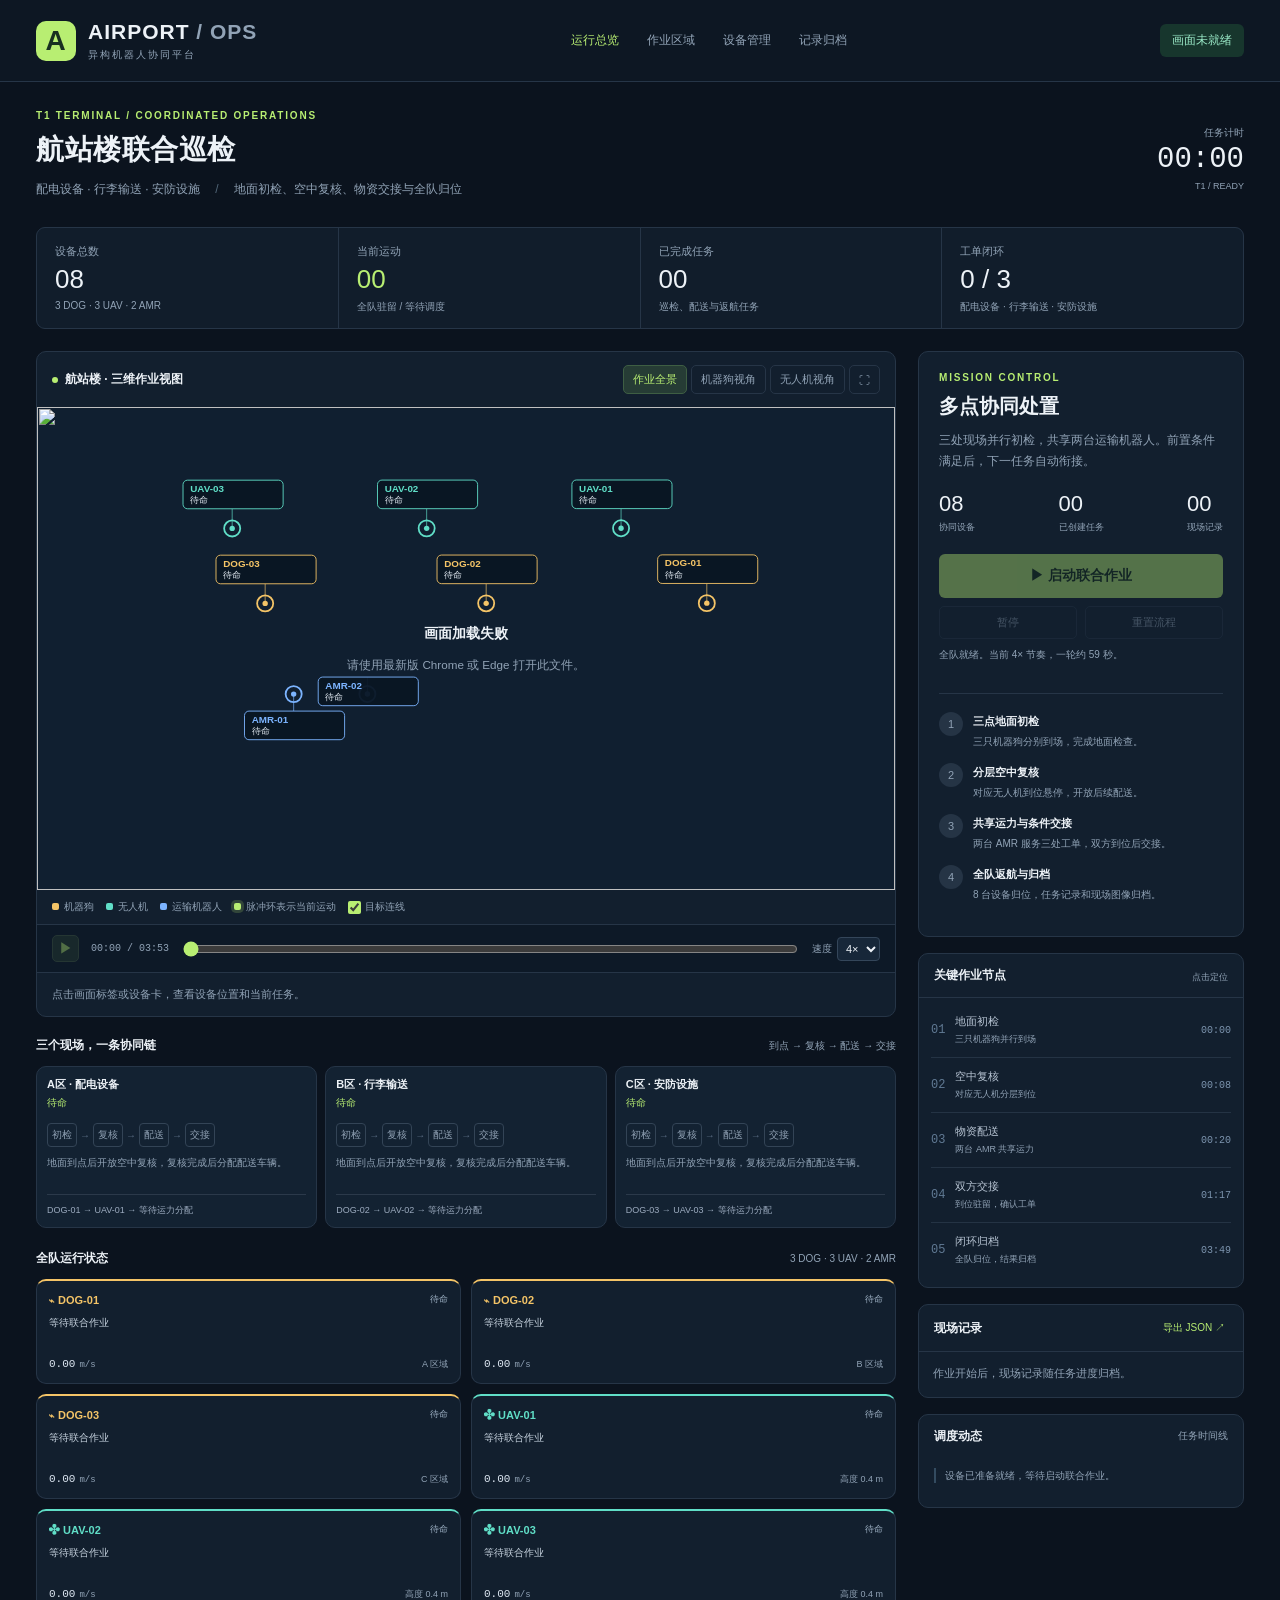
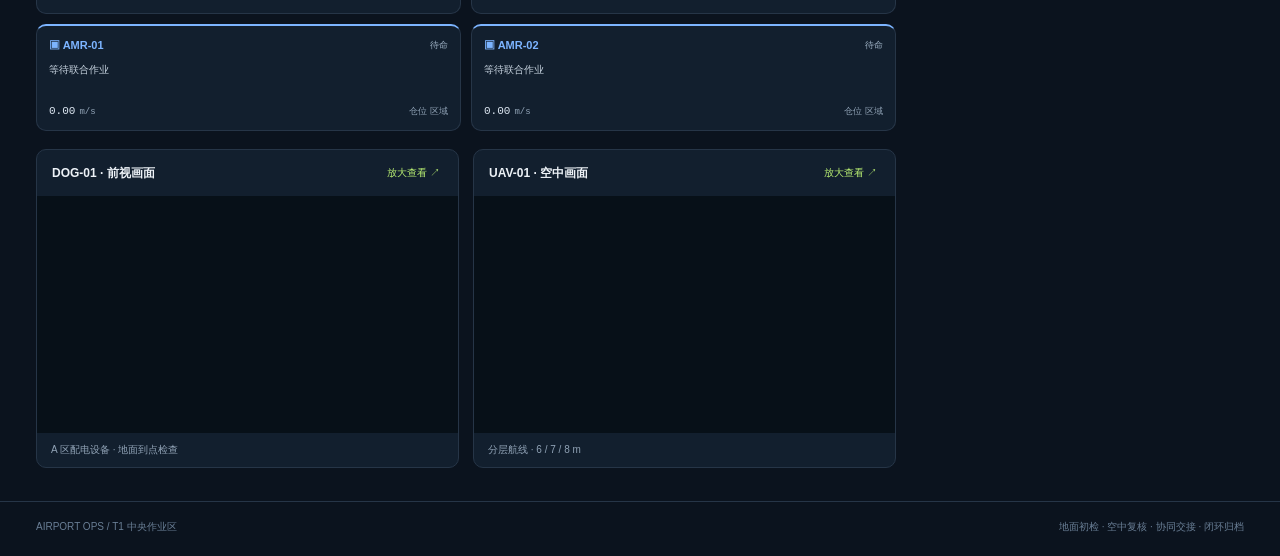
==== web/airport-ops/index.html @ 45c98c86 "修复三维场景嵌入与加载状态" ====
<!doctype html>
<html lang="zh-CN">
<head>
<meta charset="utf-8"><meta name="viewport" content="width=device-width,initial-scale=1">
<meta name="theme-color" content="#0b131e">
<title>AIRPORT OPS · 航站楼联合巡检</title>
<style>:root{color-scheme:dark;--bg:#0b131e;--panel:#121f2e;--line:#263547;--muted:#91a3b6;--white:#edf2f7;--accent:#b8ee72;--blue:#7cb4ff;--gold:#f4c467;--mint:#60dec7}
*{box-sizing:border-box}body{margin:0;background:var(--bg);color:var(--white);font:14px "Segoe UI","Microsoft YaHei",sans-serif}button,a{font:inherit}button{cursor:pointer}button:disabled{opacity:.4;cursor:not-allowed}button:focus-visible,a:focus-visible{outline:2px solid var(--accent);outline-offset:3px}header{height:82px;border-bottom:1px solid var(--line);display:flex;align-items:center;justify-content:space-between;padding:0 36px;gap:20px;background:#0d1723}.brand{display:flex;align-items:center;gap:12px;font-size:21px;font-weight:800;letter-spacing:1px}.brand-icon{display:grid;place-items:center;width:40px;height:40px;background:var(--accent);color:#183021;border-radius:10px;font-size:28px}.brand small{display:block;font-size:10px;color:var(--muted);font-weight:400;letter-spacing:2px;margin-top:4px}.muted,nav,.nav-dot{color:var(--muted)}nav{font-size:12px}.nav-dot{margin:0 20px}.connection{font-size:12px;background:#17362d;color:#9beac8;padding:8px 12px;border-radius:6px}main{max-width:1700px;margin:auto;padding:28px 36px}.heading{display:flex;justify-content:space-between;gap:20px;margin-bottom:26px}.eyebrow{font-size:10px;font-weight:700;letter-spacing:1.8px;color:var(--accent)}h1{font-size:30px;letter-spacing:.5px;margin:10px 0}p{color:var(--muted);line-height:1.7;margin:8px 0;font-size:12px}.clock{text-align:right;min-width:150px;align-self:center}.clock small,.clock span{display:block;color:var(--muted);font-size:10px}.clock strong{display:block;font-size:29px;line-height:1.4;font-weight:400;font-variant-numeric:tabular-nums}.workspace{display:grid;grid-template-columns:minmax(0,1fr) 325px;gap:22px}.panel{border:1px solid var(--line);background:var(--panel);border-radius:10px;overflow:hidden}.panel-heading{padding:13px 15px;display:flex;justify-content:space-between;align-items:center;gap:8px;font-size:12px}.panel-heading small{font-size:10px;color:var(--muted)}.live-dot{display:inline-block;background:var(--accent);width:6px;height:6px;border-radius:50%;margin-right:7px}.view-tabs{display:flex;gap:4px}.view-tabs button,.secondary-actions button{border:1px solid var(--line);background:transparent;color:var(--muted);border-radius:5px;padding:6px 9px;font-size:11px}.view-tabs .selected{background:#263c35;color:var(--accent);border-color:#3e5e43}#scene{position:relative;background:#071018;aspect-ratio:16/9}#scene img,#scene iframe{width:100%;height:100%;object-fit:contain;display:block;border:0}#scene [hidden]{display:none!important}.scene-tag{position:absolute;left:14px;top:12px;background:#0b162ae0;color:#ecf1f5;padding:6px 9px;border-radius:4px;font-size:9px;letter-spacing:1px;pointer-events:none}.scene-tag span{color:var(--accent);margin:0 6px}.scene-caption{display:flex;align-items:center;gap:16px;flex-wrap:wrap;font-size:10px;color:var(--muted);padding:10px 15px}.scene-caption i{display:inline-block;width:7px;height:7px;border-radius:2px;margin-right:5px}.blue{background:var(--blue)}.gold{background:var(--gold)}.mint{background:var(--mint)}.scene-caption small{margin-left:auto;font-size:9px}.devices{display:grid;grid-template-columns:repeat(3,minmax(0,1fr));gap:12px;margin:14px 0}.device{padding:13px}.device-top{display:flex;align-items:center;justify-content:space-between;font-size:12px;gap:5px}.device-icon{font-size:19px}.device-status{font-size:10px;color:var(--accent)}.device-name{color:var(--muted);font-size:10px;margin:8px 0}.device-pos{font-size:13px;font-family:Consolas,monospace}.device-pos small{font-family:inherit;color:var(--muted);font-size:9px}.cameras{display:grid;grid-template-columns:1fr 1fr;gap:14px}.cameras img{width:100%;aspect-ratio:16/9;object-fit:cover;display:block;background:#071018}.camera-caption{padding:10px 14px;font-size:10px;color:var(--muted)}aside{display:flex;flex-direction:column;gap:16px}.mission{padding:20px}h2{font-size:19px;margin:10px 0}.metrics{display:flex;justify-content:space-between;margin:20px 0}.metrics strong{font-size:22px;font-weight:500;display:block}.metrics small{display:block;color:var(--muted);font-size:9px;margin-top:4px}.primary{width:100%;border:0;background:var(--accent);color:#153019;font-weight:700;padding:13px;border-radius:6px}.secondary-actions{display:flex;gap:8px;margin:8px 0}.secondary-actions button{width:50%;padding:8px}#message{font-size:10px;min-height:32px;line-height:1.6}#steps{margin-top:15px;border-top:1px solid var(--line);padding-top:5px}.step{display:flex;gap:10px;margin:15px 0}.step-num{flex:0 0 24px;height:24px;display:grid;place-items:center;border-radius:50%;background:#253445;font-size:11px;color:var(--muted)}.step.completed .step-num{background:#294633;color:var(--accent)}.step.running .step-num{background:var(--accent);color:#173322}.step b{font-size:12px;font-weight:600}.step small{display:block;color:var(--muted);font-size:10px;margin-top:5px;line-height:1.6}.result{font-size:11px;padding:10px;border-radius:6px;color:var(--accent);background:#1f352b}.result.failed{color:#ff9292;background:#41292d}a{color:var(--accent);text-decoration:none;font-size:11px}a:hover{text-decoration:underline}#evidence{padding:0 14px 14px}#evidence img{width:100%;border-radius:5px;display:block;margin-bottom:6px}#evidence a{display:block;margin-bottom:10px;font-size:10px}.evidence .panel-heading{border-bottom:1px solid var(--line);margin-bottom:12px}#events{padding:0 15px 14px;max-height:240px;overflow:auto}.event{border-left:2px solid #334b60;padding:0 0 0 9px;margin:10px 0;line-height:1.5;font-size:10px;color:var(--muted);overflow-wrap:anywhere}.event time{display:block;color:#66839e;font-size:9px;margin-bottom:3px}.scope{margin-top:16px;padding:14px;font-size:11px}.scope summary{cursor:pointer;color:var(--muted)}.scope p{font-size:11px}footer{display:flex;justify-content:space-between;gap:16px;padding:18px 36px;border-top:1px solid var(--line);color:#697e95;font-size:10px}#scene:fullscreen{height:100vh;width:100vw}
@media(max-width:1150px){main{padding:22px}.workspace{grid-template-columns:minmax(0,1fr) 290px;gap:15px}header{padding:0 22px}.device{padding:10px}.view-tabs button{padding:6px}.heading h1{font-size:25px}}
@media(max-width:880px){.workspace{grid-template-columns:1fr}header nav{display:none}.clock{display:none}.heading h1{font-size:24px}aside{display:grid;grid-template-columns:1fr 1fr}.mission{grid-row:span 2}footer{flex-direction:column}}
@media(max-width:560px){main{padding:15px}header{padding:0 15px}.brand{font-size:16px}.brand small{font-size:8px}.connection{font-size:10px}.heading h1{font-size:21px}.devices{grid-template-columns:1fr}.cameras,aside{display:flex;flex-direction:column}.view-tabs button{font-size:9px;padding:4px}.panel-heading{padding:10px;font-size:10px}}
/* Multi-agent operations layer */
.heading{margin-bottom:20px}.overview-metrics{display:grid;grid-template-columns:repeat(4,1fr);gap:1px;background:var(--line);border:1px solid var(--line);border-radius:9px;margin-bottom:22px;overflow:hidden}.overview-metrics>div{background:#111d2b;padding:14px 18px;min-width:0}.overview-metrics small{color:var(--muted);font-size:11px}.overview-metrics strong{display:block;font-size:26px;font-weight:500;margin:5px 0}.overview-metrics span{display:block;font-size:10px;color:var(--muted);white-space:nowrap;overflow:hidden;text-overflow:ellipsis}.overview-metrics .motion-count{color:var(--accent)}
#overlay{position:absolute;inset:0;width:100%;height:100%;pointer-events:none}.agent-marker{pointer-events:auto;cursor:pointer}.agent-marker text{font-family:Segoe UI,Microsoft YaHei,sans-serif}.pulse-ring{display:none;fill:none;stroke:var(--accent);stroke-width:2}.is-moving .pulse-ring{display:block;animation:beacon 1.3s linear infinite}.is-selected .pulse-ring{display:block;stroke-width:3}.agent-marker:hover rect,.is-selected rect{stroke:#fff;stroke-width:2}.scene-live{position:absolute;right:12px;top:12px;background:#0b172be8;color:#c6f395;padding:7px 10px;border-radius:5px;font-size:10px;border:1px solid #4d6350;pointer-events:none;max-width:70%;white-space:nowrap;overflow:hidden;text-overflow:ellipsis}.scene-caption{gap:12px}.scene-caption label{display:flex;align-items:center;gap:4px}.scene-caption input{accent-color:var(--accent);margin:0}.running-dot{background:var(--accent);box-shadow:0 0 0 3px #b8ee7230}#selected-info{border-top:1px solid var(--line);padding:11px 15px;font-size:11px;display:flex;gap:12px;align-items:center;color:var(--muted);min-height:40px}#selected-info small{margin-left:auto;font:10px Consolas,monospace}
.workcells{display:grid;grid-template-columns:repeat(3,minmax(0,1fr));gap:12px;margin:16px 0 21px}.workcell{padding:14px;background:#132232}.workcell.done{border-color:#456340}.workcell-title{display:flex;justify-content:space-between;gap:8px;font-size:11px}.workcell-title span{font-size:10px;color:var(--accent)}.dependency-chain{display:flex;align-items:center;gap:5px;margin:13px 0 8px;font-size:10px}.dependency-chain span{padding:4px 6px;border:1px solid #334456;border-radius:4px;color:#8fa0b3}.dependency-chain i{font-style:normal;color:#586a80}.dependency-chain .done{color:#b8ee72;background:#23392d;border-color:#405d42}.dependency-chain .current{color:#142b19;background:#b8ee72;border-color:#b8ee72}.workcell p{font-size:10px;line-height:1.6;min-height:32px;margin:7px 0}.workcell-team{font-size:9px;color:#9dacc0;border-top:1px solid #2b394a;padding-top:9px}.section-title{display:flex;justify-content:space-between;align-items:center;font-size:12px}.section-title small{font-size:10px;color:var(--muted)}.devices{grid-template-columns:repeat(4,minmax(0,1fr));gap:10px;margin:12px 0 18px}.device{text-align:left;color:var(--white);padding:12px;border-top:2px solid var(--device-color);min-width:0;transition:border-color .2s}.device:hover{background:#192b3d}.device.active{border:1px solid var(--accent);border-top:2px solid var(--accent);box-shadow:inset 0 0 20px #b8ee7206}.device.selected{outline:2px solid var(--device-color);outline-offset:2px}.device-top{font-size:11px}.device-top b{color:var(--device-color)}.device-status{font-size:9px;color:#9db0c3;white-space:nowrap}.device-status.moving{color:var(--accent)}.device-action{font-size:10px;line-height:1.6;color:#c7d3df;height:34px;overflow:hidden;margin:9px 0}.device-pos{font-size:11px;display:flex;align-items:baseline;gap:4px;color:#dce6f1}.device-pos span{margin-left:auto;font:9px Segoe UI,Microsoft YaHei,sans-serif;color:var(--muted)}.scenario-note{font-size:10px;color:#b7a68b;line-height:1.6;background:#2e2c251f;border-left:2px solid #857253;padding:8px 10px;margin:12px 0}#evidence{display:grid;grid-template-columns:1fr 1fr;gap:8px;max-height:400px;overflow:auto}#evidence p{grid-column:1/-1}#evidence a{font-size:9px;margin:0}#evidence img{aspect-ratio:16/9;object-fit:cover}.scope p{line-height:1.8}#scene:fullscreen{aspect-ratio:16/9;width:100vw;height:auto;max-height:100vh;margin:auto}
@keyframes beacon{0%{opacity:1;stroke-width:3}100%{opacity:.15;stroke-width:10}}@media(prefers-reduced-motion:reduce){.is-moving .pulse-ring{animation:none}}
@media(max-width:1280px){.devices{grid-template-columns:repeat(2,minmax(0,1fr))}.workcells{gap:8px}.workcell{padding:10px}.workcell-title{flex-direction:column;gap:4px}.dependency-chain{gap:3px}.dependency-chain span{padding:4px}.scene-tag{display:none}}
@media(max-width:880px){.overview-metrics{grid-template-columns:repeat(2,1fr)}.workcell-title{flex-direction:row}.scene-tag{display:block}aside{display:flex;flex-direction:column}}
@media(max-width:560px){.workcells{grid-template-columns:1fr}.workcell p{min-height:0}.overview-metrics>div{padding:11px}.devices{grid-template-columns:repeat(2,minmax(0,1fr))}.scene-live{top:5px;right:5px;font-size:8px}.scene-tag{display:none}#selected-info{flex-wrap:wrap}#selected-info small{margin-left:0}.scene-caption{font-size:9px}.section-title small{display:none}}

html{scroll-behavior:smooth;scroll-padding-top:24px}header .brand{font-size:21px;color:var(--white);text-decoration:none}nav{display:flex;gap:28px}nav a{font-size:12px;color:var(--muted)}nav .current{color:var(--accent)}h1{font-size:28px}.heading{align-items:center;margin-bottom:20px}.heading p{font-size:12px}.heading-divider{margin:0 12px;color:#526778}.heading .clock strong{font-family:Consolas,monospace}.heading .clock span{font-size:9px}.workspace{grid-template-columns:minmax(0,1fr) 326px}.scene-bottom{position:absolute;bottom:13px;left:15px;background:#0b172be8;color:#d9e6ee;padding:7px 11px;font-size:10px;border-radius:4px;pointer-events:none}#scene canvas{width:100%;height:100%;display:block;object-fit:contain}#scene [hidden],.load-state[hidden]{display:none!important}.load-state{position:absolute;inset:0;display:flex;align-items:center;justify-content:center;flex-direction:column;gap:15px;background:#101f30}.load-state small{color:var(--muted)}.spinner{height:25px;width:25px;border:2px solid #32465e;border-top-color:var(--accent);border-radius:50%;animation:spin 1s linear infinite}@keyframes spin{to{transform:rotate(360deg)}}.section-title{margin-top:20px}.workcells{margin:12px 0 22px}.playback{display:flex;align-items:center;gap:12px;padding:10px 15px;background:#0d1927;border-top:1px solid var(--line)}.play-icon{width:27px;height:27px;flex:0 0 27px;padding:0;background:#294033;color:var(--accent);border:1px solid #4a6247;border-radius:5px}.timecode{font:10px Consolas,monospace;color:var(--muted);white-space:nowrap}input[type=range]{accent-color:var(--accent);min-width:30px;flex:1;cursor:pointer}.speed-label{display:flex;gap:5px;align-items:center;font-size:10px;color:var(--muted)}select{background:#172739;border:1px solid #34465a;color:var(--white);border-radius:4px;font-size:11px;padding:4px}.text-button{background:none;border:0;color:var(--accent);font-size:10px;cursor:pointer;padding:3px}.text-button:hover{text-decoration:underline}.cameras canvas{width:100%;aspect-ratio:16/9;display:block;background:#071018}.chapters .panel-heading{border-bottom:1px solid var(--line)}#chapters{padding:5px 12px 10px}#chapters button{width:100%;display:flex;align-items:center;gap:10px;background:none;border:0;border-bottom:1px solid #243344;color:#b7c4d3;text-align:left;padding:11px 0;font-size:11px}#chapters button:last-child{border-bottom:0}#chapters button:hover{color:var(--white)}.chapter-num{font:12px Consolas,monospace;color:#617a94}.chapters small{display:block;font-size:9px;color:var(--muted);margin-top:4px}.chapters time{margin-left:auto;font:10px Consolas,monospace;color:#7c94ae}.chapters .passed .chapter-num{color:var(--accent)}.evidence-item{background:none;border:0;padding:0;color:var(--accent);font:10px inherit;text-align:left;cursor:pointer;line-height:1.5}.evidence-item:hover img{outline:1px solid var(--accent)}#evidence p{margin:0;font-size:11px}#evidence span{font-size:9px;line-height:1.7}#events{max-height:230px}.mission #message{min-height:34px}.mission{padding:20px}.mission h2{font-size:20px}#steps{margin-top:12px}.step{margin:13px 0}.step small{font-size:10px}.step b{font-size:11px}#selected-info{min-height:44px}.scene-live{max-width:72%}#scene:fullscreen{height:100vh;max-height:none;aspect-ratio:auto;background:#000;display:flex;align-items:center}#scene:fullscreen canvas{height:auto;width:100%;max-height:100vh;object-fit:contain}#scene:fullscreen #overlay{inset:0;height:100%;object-fit:contain}dialog{position:fixed;background:#101e2c;color:#ebf3f7;border:1px solid #365064;border-radius:10px;padding:15px;max-width:min(1040px,94vw);max-height:94vh;overflow:auto}dialog::backdrop{background:#000b}dialog img{display:block;max-width:100%;max-height:75vh;object-fit:contain;margin:auto}dialog p{font-size:12px;text-align:center}#close-modal{position:absolute;top:10px;right:10px;background:#0b182e;color:white;border:1px solid #51687c;border-radius:6px;width:32px;height:32px;font-size:22px;z-index:1}.devices .device:focus-visible{outline:2px solid var(--accent)}.agent-marker:focus-visible rect{stroke:white;stroke-width:3}footer{margin-top:5px}button{touch-action:manipulation}
@media(min-width:1450px){main{padding-top:24px}.devices{grid-template-columns:repeat(4,minmax(0,1fr))}.overview-metrics{margin-bottom:20px}}
@media(max-width:1100px){nav{gap:15px}.workspace{grid-template-columns:minmax(0,1fr) 285px}.mission{padding:15px}.workcell-title{flex-direction:column}.scene-tag{display:none}.view-tabs button{font-size:10px}}
@media(max-width:880px){.workspace{grid-template-columns:1fr}.scene-tag{display:block}.mission{padding:20px}.workcell-title{flex-direction:row}.overview-metrics{grid-template-columns:repeat(4,1fr)}.overview-metrics>div{padding:12px}.overview-metrics strong{font-size:23px}.scene-caption{gap:10px}header .brand{font-size:18px}}
@media(max-width:560px){header{height:70px;gap:10px}header .brand{font-size:15px}.brand-icon{height:34px;width:34px;font-size:23px}.heading{margin-top:2px}.heading h1{font-size:23px}.heading p{font-size:11px}.heading-divider{margin:0 4px}.overview-metrics{grid-template-columns:repeat(2,1fr)}.scene-tag{display:none}.scene-bottom{left:6px;bottom:7px;font-size:7px;padding:4px 6px}.scene-live{font-size:7px;max-width:80%}.panel-heading{font-size:10px}.view-tabs{gap:3px}.view-tabs button{padding:5px 4px;font-size:8px}#view-title{font-size:10px}.playback{gap:8px;padding:9px}.timecode{font-size:8px}.speed-label{font-size:0}.speed-label select{font-size:10px}#selected-info{font-size:10px}.scene-caption span:nth-child(4){display:none}.cameras{gap:13px}.connection{font-size:9px;padding:7px}.device-top{font-size:10px}.device-status{font-size:8px}}
@media(prefers-reduced-motion:reduce){html{scroll-behavior:auto}.spinner{animation:none}.pulse-ring{animation:none}}

/* Compact view used inside the inspection platform map panel. */
html.embed,html.embed body{height:100%;overflow:hidden}html.embed header,html.embed .heading,html.embed .overview-metrics,html.embed .main-column>:not(.viewport),html.embed aside>:not(.mission),html.embed footer{display:none!important}html.embed main{height:100%;max-width:none;padding:0}html.embed .workspace{height:100%;grid-template-columns:minmax(0,1fr) 300px;gap:8px}html.embed .main-column,html.embed .viewport{height:100%;min-height:0}html.embed .viewport{display:flex;flex-direction:column;border-radius:0}html.embed #scene{flex:1;min-height:0;aspect-ratio:auto}html.embed .panel-heading{min-height:42px}html.embed .scene-caption{padding:7px 12px}html.embed .playback{padding:7px 12px}html.embed #selected-info{min-height:38px;padding:8px 12px}html.embed aside{height:100%;gap:0}html.embed .mission{height:100%;overflow:auto;border-radius:0;padding:16px}html.embed .mission h2{font-size:17px}html.embed .mission p{line-height:1.5}html.embed #steps{margin-top:8px}html.embed .step{margin:9px 0}@media(max-width:820px){html.embed .workspace{grid-template-columns:1fr}html.embed aside{display:none}}
#scene-preview{position:absolute;inset:0;width:100%;height:100%;object-fit:cover;z-index:1;pointer-events:none}#overlay{z-index:2}
</style>
<script>if(new URLSearchParams(location.search).has('embed'))document.documentElement.classList.add('embed');</script>
</head>
<body>
<header>
  <a class="brand" href="#top" aria-label="返回总览"><span class="brand-icon">A</span><span>AIRPORT <span class="muted">/ OPS</span><small>异构机器人协同平台</small></span></a>
  <nav aria-label="页面导航"><a class="current" href="#top">运行总览</a><a href="#workzones">作业区域</a><a href="#fleet">设备管理</a><a href="#records">记录归档</a></nav>
  <div class="connection" id="connection" role="status">正在加载场景</div>
</header>
<main id="top">
  <section class="heading">
    <div><div class="eyebrow">T1 TERMINAL / COORDINATED OPERATIONS</div><h1>航站楼联合巡检</h1><p>配电设备 · 行李输送 · 安防设施 <span class="heading-divider">/</span> 地面初检、空中复核、物资交接与全队归位</p></div>
    <div class="clock"><small>任务计时</small><strong id="clock">00:00</strong><span id="mission-code">T1 / READY</span></div>
  </section>
  <section class="overview-metrics" id="overview-metrics" aria-label="作业统计"></section>
  <div class="workspace">
    <div class="main-column">
      <section class="panel viewport">
        <div class="panel-heading"><div><span class="live-dot"></span><b id="view-title">航站楼 · 三维作业视图</b></div><div class="view-tabs" role="group" aria-label="场景视角"><button class="selected" data-view="overview">作业全景</button><button data-view="dog">机器狗视角</button><button data-view="drone">无人机视角</button><button id="fullscreen" aria-label="全屏显示场景">⛶</button></div></div>
        <div id="scene">
          <canvas id="overview" width="960" height="540" aria-label="航站楼三维作业画面"></canvas>
          <img id="scene-preview" src="/assets/airport/airport-preview.jpg" alt="" aria-hidden="true">
          <svg id="overlay" viewBox="0 0 960 540" aria-label="设备位置与任务目标"></svg>
          <div class="scene-tag">T1 CENTRAL CONCOURSE <span>•</span> 3 WORK ZONES</div>
          <div class="scene-live" id="scene-live">8 台设备就绪</div>
          <div class="scene-bottom" id="scene-bottom">机器狗初检 → 无人机复核 → 运输交接 → 全队归位</div>
          <div class="load-state" id="load-state"><span class="spinner"></span><b>正在准备作业场景</b><small>画面与设备数据正在载入</small></div>
        </div>
        <div class="scene-caption"><span><i class="gold"></i>机器狗</span><span><i class="mint"></i>无人机</span><span><i class="blue"></i>运输机器人</span><span><i class="running-dot"></i>脉冲环表示当前运动</span><label><input type="checkbox" id="routes" checked>目标连线</label></div>
        <div class="playback">
          <button id="play-toggle" class="play-icon" title="播放或暂停（空格）" aria-label="开始播放" disabled>▶</button>
          <span class="timecode" id="timecode">00:00 / 00:00</span>
          <input type="range" id="seek" min="0" max="100" value="0" step="0.05" aria-label="作业进度">
          <label class="speed-label">速度 <select id="speed" aria-label="播放速度"><option value="1">1×</option><option value="2">2×</option><option value="4" selected>4×</option></select></label>
        </div>
        <div id="selected-info">点击画面标签或设备卡，查看设备位置和当前任务。</div>
      </section>
      <div class="section-title" id="workzones"><b>三个现场，一条协同链</b><small>到点 → 复核 → 配送 → 交接</small></div>
      <section class="workcells" id="cells"></section>
      <div class="section-title" id="fleet"><b>全队运行状态</b><small>3 DOG · 3 UAV · 2 AMR</small></div>
      <section class="devices" id="devices"></section>
      <section class="cameras">
        <article class="panel"><div class="panel-heading"><b>DOG-01 · 前视画面</b><button class="text-button" data-view="dog">放大查看 ↗</button></div><canvas id="dog-camera" width="480" height="270" aria-label="机器狗前视画面"></canvas><div class="camera-caption">A 区配电设备 · 地面到点检查</div></article>
        <article class="panel"><div class="panel-heading"><b>UAV-01 · 空中画面</b><button class="text-button" data-view="drone">放大查看 ↗</button></div><canvas id="drone-camera" width="480" height="270" aria-label="无人机空中画面"></canvas><div class="camera-caption">分层航线 · 6 / 7 / 8 m</div></article>
      </section>
    </div>
    <aside>
      <section class="panel mission">
        <div class="eyebrow">MISSION CONTROL</div><h2>多点协同处置</h2><p>三处现场并行初检，共享两台运输机器人。前置条件满足后，下一任务自动衔接。</p>
        <div class="metrics"><div><strong>08</strong><small>协同设备</small></div><div><strong id="task-count">00</strong><small>已创建任务</small></div><div><strong id="record-count">00</strong><small>现场记录</small></div></div>
        <button class="primary" id="start" disabled>▶ 启动联合作业</button>
        <div class="secondary-actions"><button id="pause" disabled>暂停</button><button id="reset" disabled>重置流程</button></div>
        <p id="message" role="status">正在准备场景与设备数据。</p>
        <div id="steps"></div>
        <div id="mission-result"></div>
      </section>
      <section class="panel chapters"><div class="panel-heading"><b>关键作业节点</b><small>点击定位</small></div><div id="chapters"></div></section>
      <section class="panel evidence" id="records"><div class="panel-heading"><b>现场记录</b><button class="text-button" id="export">导出 JSON ↗</button></div><div id="evidence"><p>作业开始后，现场记录随任务进度归档。</p></div></section>
      <section class="panel log"><div class="panel-heading"><b>调度动态</b><small>任务时间线</small></div><div id="events"></div></section>
    </aside>
  </div>
</main>
<footer><span>AIRPORT OPS / T1 中央作业区</span><span>地面初检 · 空中复核 · 协同交接 · 闭环归档</span></footer>
<dialog id="evidence-modal"><button id="close-modal" aria-label="关闭现场记录">×</button><img id="evidence-image" alt="现场记录"><p id="evidence-label"></p></dialog>
<video id="media" preload="auto" muted playsinline aria-hidden="true" hidden src="/assets/airport/airport-session.mp4"></video>
<script id="session-data" type="application/json">{"mission":"20261108-110515","fps":2.5,"camera":{"height":540,"hfov":1.1,"pitch":0.8,"position":[137.0,-60.0,22.0],"width":960,"yaw":1.57},"cells":[{"altitude":6.0,"cargo":"绝缘检测工具箱","delivery":"delivery_a","dog":"inspection_dog","drone":"inspection_drone","id":"A","inspect":"inspect_a","kind":"温升告警","name":"A区 · 配电设备","x":145.0,"y":-35.5},{"altitude":7.0,"cargo":"输送机维护工具箱","delivery":"delivery_b","dog":"inspection_dog_2","drone":"inspection_drone_2","id":"B","inspect":"inspect_b","kind":"振动告警","name":"B区 · 行李输送","x":135.0,"y":-35.5},{"altitude":8.0,"cargo":"备用通信模块","delivery":"delivery_c","dog":"inspection_dog_3","drone":"inspection_drone_3","id":"C","inspect":"inspect_c","kind":"设备离线","name":"C区 · 安防设施","x":125.0,"y":-35.5}],"devices":[{"id":"inspection_dog","type":"dog","label":"DOG-01","name":"巡检机器狗","home":[148.0,-36.5,0.62],"cell":"A"},{"id":"inspection_drone","type":"drone","label":"UAV-01","name":"复核无人机","home":[145.0,-30.5,0.4],"cell":"A"},{"id":"inspection_dog_2","type":"dog","label":"DOG-02","name":"巡检机器狗","home":[138.0,-36.5,0.62],"cell":"B"},{"id":"inspection_drone_2","type":"drone","label":"UAV-02","name":"复核无人机","home":[135.0,-30.5,0.4],"cell":"B"},{"id":"inspection_dog_3","type":"dog","label":"DOG-03","name":"巡检机器狗","home":[128.0,-36.5,0.62],"cell":"C"},{"id":"inspection_drone_3","type":"drone","label":"UAV-03","name":"复核无人机","home":[125.0,-30.5,0.4],"cell":"C"},{"id":"logistics_1","type":"amr","label":"AMR-01","name":"运输机器人","home":[130.0,-41.5,0.0],"cell":null},{"id":"logistics_2","type":"amr","label":"AMR-02","name":"运输机器人","home":[133.0,-41.5,0.0],"cell":null}],"strings":["running","pending","机器狗前往现场，空中与运输任务等待初检","转向中","A区地面初检","待命","已降落 · 复核已提交","B区地面初检","C区地面初检","等待联动","等待复核结果与配送分配","移动中","温升告警已触发；已满足起飞前置条件","现场留守 · 等待空中复核","等待调度","completed","振动告警已触发；已满足起飞前置条件","设备离线已触发；已满足起飞前置条件","起飞至 6 米","起飞至 7 米","起飞至 8 米","A区上空定点复核","B区上空定点复核","C区上空定点复核","悬停复核","复核完成，返航","AMR-01 运送绝缘检测工具箱","空中定点复核完成，等待空闲运输机器人","AMR-02 运送备用通信模块","等待 AMR-01 物资到场","留守 · 等待运输车分配","等待 AMR-02 物资到场","A区配送 · 绝缘检测工具箱","C区配送 · 备用通信模块","降落至本机起降坪","双方实际到位，开始物资交接与工单确认","交接确认","双方到位 · 工单确认","双方到位 · 物资交接","交接已确认，设备返航；运输车返回仓位后释放给下一处任务","返回待命位","已归位 · 等待本区运输车返航","现场工单闭环，设备均回到待命位","AMR-01 运送输送机维护工具箱","任务完成 · 待命","B区配送 · 输送机维护工具箱","仓位待命 · 可接受下一处配送"],"frames":[{"clock":0.4,"done":false,"tasks":3,"completed":0,"steps":[0,1,1,1],"c":[{"p":"inspect","d":2,"a":null},{"p":"inspect","d":2,"a":null},{"p":"inspect","d":2,"a":null}],"d":[{"p":[147.921,-36.47,0.62,0.0,-0.451],"m":true,"o":3,"a":4,"t":[145.0,-35.5],"c":"A"},{"p":[145.0,-30.5,0.403,0.0,-0.013],"m":false,"o":5,"a":6,"t":null,"c":"A"},{"p":[137.932,-36.475,0.62,0.0,-0.44],"m":true,"o":3,"a":7,"t":[135.0,-35.5],"c":"B"},{"p":[135.0,-30.5,0.403,0.0,-0.013],"m":false,"o":5,"a":6,"t":null,"c":"B"},{"p":[127.93,-36.475,0.62,0.0,-0.359],"m":true,"o":3,"a":8,"t":[125.0,-35.5],"c":"C"},{"p":[125.0,-30.5,0.403,0.0,-0.013],"m":false,"o":5,"a":6,"t":null,"c":"C"},{"p":[130.0,-41.489,0.15,0.0,-1.571],"m":false,"o":9,"a":10,"t":null,"c":null},{"p":[133.0,-41.488,0.15,0.0,-1.565],"m":false,"o":9,"a":10,"t":null,"c":null}]},{"clock":0.8,"done":false,"tasks":3,"completed":0,"steps":[0,1,1,1],"c":[{"p":"inspect","d":2,"a":null},{"p":"inspect","d":2,"a":null},{"p":"inspect","d":2,"a":null}],"d":[{"p":[147.921,-36.47,0.62,0.0,-0.691],"m":true,"o":3,"a":4,"t":[145.0,-35.5],"c":"A"},{"p":[145.0,-30.5,0.403,0.0,-0.012],"m":false,"o":5,"a":6,"t":null,"c":"A"},{"p":[137.932,-36.475,0.62,0.0,-0.68],"m":true,"o":3,"a":7,"t":[135.0,-35.5],"c":"B"},{"p":[135.0,-30.5,0.403,0.0,-0.012],"m":false,"o":5,"a":6,"t":null,"c":"B"},{"p":[127.93,-36.475,0.62,0.0,-0.599],"m":true,"o":3,"a":8,"t":[125.0,-35.5],"c":"C"},{"p":[125.0,-30.5,0.403,0.0,-0.012],"m":false,"o":5,"a":6,"t":null,"c":"C"},{"p":[130.0,-41.489,0.15,0.0,-1.571],"m":false,"o":9,"a":10,"t":null,"c":null},{"p":[133.0,-41.488,0.15,0.0,-1.565],"m":false,"o":9,"a":10,"t":null,"c":null}]},{"clock":1.2,"done":false,"tasks":3,"completed":0,"steps":[0,1,1,1],"c":[{"p":"inspect","d":2,"a":null},{"p":"inspect","d":2,"a":null},{"p":"inspect","d":2,"a":null}],"d":[{"p":[147.921,-36.47,0.62,0.0,-0.931],"m":true,"o":3,"a":4,"t":[145.0,-35.5],"c":"A"},{"p":[145.0,-30.5,0.403,0.0,-0.011],"m":false,"o":5,"a":6,"t":null,"c":"A"},{"p":[137.932,-36.475,0.62,0.0,-0.92],"m":true,"o":3,"a":7,"t":[135.0,-35.5],"c":"B"},{"p":[135.0,-30.5,0.403,0.0,-0.011],"m":false,"o":5,"a":6,"t":null,"c":"B"},{"p":[127.93,-36.475,0.62,0.0,-0.839],"m":true,"o":3,"a":8,"t":[125.0,-35.5],"c":"C"},{"p":[125.0,-30.5,0.403,0.0,-0.011],"m":false,"o":5,"a":6,"t":null,"c":"C"},{"p":[130.0,-41.489,0.15,0.0,-1.571],"m":false,"o":9,"a":10,"t":null,"c":null},{"p":[133.0,-41.488,0.15,0.0,-1.565],"m":false,"o":9,"a":10,"t":null,"c":null}]},{"clock":1.6,"done":false,"tasks":3,"completed":0,"steps":[0,1,1,1],"c":[{"p":"inspect","d":2,"a":null},{"p":"inspect","d":2,"a":null},{"p":"inspect","d":2,"a":null}],"d":[{"p":[147.921,-36.47,0.62,0.0,-1.414],"m":true,"o":3,"a":4,"t":[145.0,-35.5],"c":"A"},{"p":[145.0,-30.5,0.403,0.0,-0.013],"m":false,"o":5,"a":6,"t":null,"c":"A"},{"p":[137.932,-36.475,0.62,0.0,-1.403],"m":true,"o":3,"a":7,"t":[135.0,-35.5],"c":"B"},{"p":[135.0,-30.5,0.403,0.0,-0.013],"m":false,"o":5,"a":6,"t":null,"c":"B"},{"p":[127.93,-36.475,0.62,0.0,-1.322],"m":true,"o":3,"a":8,"t":[125.0,-35.5],"c":"C"},{"p":[125.0,-30.5,0.403,0.0,-0.013],"m":false,"o":5,"a":6,"t":null,"c":"C"},{"p":[130.0,-41.489,0.15,0.0,-1.571],"m":false,"o":9,"a":10,"t":null,"c":null},{"p":[133.0,-41.488,0.15,0.0,-1.565],"m":false,"o":9,"a":10,"t":null,"c":null}]},{"clock":2.0,"done":false,"tasks":3,"completed":0,"steps":[0,1,1,1],"c":[{"p":"inspect","d":2,"a":null},{"p":"inspect","d":2,"a":null},{"p":"inspect","d":2,"a":null}],"d":[{"p":[147.921,-36.47,0.62,0.0,-1.654],"m":true,"o":3,"a":4,"t":[145.0,-35.5],"c":"A"},{"p":[145.0,-30.5,0.403,0.0,-0.012],"m":false,"o":5,"a":6,"t":null,"c":"A"},{"p":[137.932,-36.475,0.62,0.0,-1.643],"m":true,"o":3,"a":7,"t":[135.0,-35.5],"c":"B"},{"p":[135.0,-30.5,0.403,0.0,-0.012],"m":false,"o":5,"a":6,"t":null,"c":"B"},{"p":[127.93,-36.475,0.62,0.0,-1.562],"m":true,"o":3,"a":8,"t":[125.0,-35.5],"c":"C"},{"p":[125.0,-30.5,0.403,0.0,-0.012],"m":false,"o":5,"a":6,"t":null,"c":"C"},{"p":[130.0,-41.489,0.15,0.0,-1.571],"m":false,"o":9,"a":10,"t":null,"c":null},{"p":[133.0,-41.488,0.15,0.0,-1.565],"m":false,"o":9,"a":10,"t":null,"c":null}]},{"clock":2.4,"done":false,"tasks":3,"completed":0,"steps":[0,1,1,1],"c":[{"p":"inspect","d":2,"a":null},{"p":"inspect","d":2,"a":null},{"p":"inspect","d":2,"a":null}],"d":[{"p":[147.921,-36.47,0.62,0.0,-1.894],"m":true,"o":3,"a":4,"t":[145.0,-35.5],"c":"A"},{"p":[145.0,-30.5,0.403,0.0,-0.011],"m":false,"o":5,"a":6,"t":null,"c":"A"},{"p":[137.932,-36.475,0.62,0.0,-1.883],"m":true,"o":3,"a":7,"t":[135.0,-35.5],"c":"B"},{"p":[135.0,-30.5,0.403,0.0,-0.011],"m":false,"o":5,"a":6,"t":null,"c":"B"},{"p":[127.93,-36.475,0.62,0.0,-1.802],"m":true,"o":3,"a":8,"t":[125.0,-35.5],"c":"C"},{"p":[125.0,-30.5,0.403,0.0,-0.011],"m":false,"o":5,"a":6,"t":null,"c":"C"},{"p":[130.0,-41.489,0.15,0.0,-1.571],"m":false,"o":9,"a":10,"t":null,"c":null},{"p":[133.0,-41.488,0.15,0.0,-1.565],"m":false,"o":9,"a":10,"t":null,"c":null}]},{"clock":2.8,"done":false,"tasks":3,"completed":0,"steps":[0,1,1,1],"c":[{"p":"inspect","d":2,"a":null},{"p":"inspect","d":2,"a":null},{"p":"inspect","d":2,"a":null}],"d":[{"p":[147.921,-36.47,0.62,0.0,-2.374],"m":true,"o":3,"a":4,"t":[145.0,-35.5],"c":"A"},{"p":[145.0,-30.5,0.403,0.0,-0.013],"m":false,"o":5,"a":6,"t":null,"c":"A"},{"p":[137.932,-36.475,0.62,0.0,-2.363],"m":true,"o":3,"a":7,"t":[135.0,-35.5],"c":"B"},{"p":[135.0,-30.5,0.403,0.0,-0.013],"m":false,"o":5,"a":6,"t":null,"c":"B"},{"p":[127.93,-36.475,0.62,0.0,-2.281],"m":true,"o":3,"a":8,"t":[125.0,-35.5],"c":"C"},{"p":[125.0,-30.5,0.403,0.0,-0.013],"m":false,"o":5,"a":6,"t":null,"c":"C"},{"p":[130.0,-41.489,0.15,0.0,-1.571],"m":false,"o":9,"a":10,"t":null,"c":null},{"p":[133.0,-41.488,0.15,0.0,-1.565],"m":false,"o":9,"a":10,"t":null,"c":null}]},{"clock":3.2,"done":false,"tasks":3,"completed":0,"steps":[0,1,1,1],"c":[{"p":"inspect","d":2,"a":null},{"p":"inspect","d":2,"a":null},{"p":"inspect","d":2,"a":null}],"d":[{"p":[147.921,-36.47,0.62,0.0,-2.533],"m":true,"o":3,"a":4,"t":[145.0,-35.5],"c":"A"},{"p":[145.0,-30.5,0.403,0.0,-0.013],"m":false,"o":5,"a":6,"t":null,"c":"A"},{"p":[137.932,-36.475,0.62,0.0,-2.522],"m":true,"o":3,"a":7,"t":[135.0,-35.5],"c":"B"},{"p":[135.0,-30.5,0.403,0.0,-0.013],"m":false,"o":5,"a":6,"t":null,"c":"B"},{"p":[127.931,-36.475,0.62,0.0,-2.44],"m":true,"o":3,"a":8,"t":[125.0,-35.5],"c":"C"},{"p":[125.0,-30.5,0.403,0.0,-0.013],"m":false,"o":5,"a":6,"t":null,"c":"C"},{"p":[130.0,-41.489,0.15,0.0,-1.571],"m":false,"o":9,"a":10,"t":null,"c":null},{"p":[133.0,-41.488,0.15,0.0,-1.565],"m":false,"o":9,"a":10,"t":null,"c":null}]},{"clock":3.6,"done":false,"tasks":3,"completed":0,"steps":[0,1,1,1],"c":[{"p":"inspect","d":2,"a":null},{"p":"inspect","d":2,"a":null},{"p":"inspect","d":2,"a":null}],"d":[{"p":[147.921,-36.47,0.62,0.0,-2.773],"m":true,"o":3,"a":4,"t":[145.0,-35.5],"c":"A"},{"p":[145.0,-30.5,0.403,0.0,-0.012],"m":false,"o":5,"a":6,"t":null,"c":"A"},{"p":[137.932,-36.475,0.62,0.0,-2.762],"m":true,"o":3,"a":7,"t":[135.0,-35.5],"c":"B"},{"p":[135.0,-30.5,0.403,0.0,-0.012],"m":false,"o":5,"a":6,"t":null,"c":"B"},{"p":[127.931,-36.475,0.62,0.0,-2.68],"m":true,"o":3,"a":8,"t":[125.0,-35.5],"c":"C"},{"p":[125.0,-30.5,0.403,0.0,-0.012],"m":false,"o":5,"a":6,"t":null,"c":"C"},{"p":[130.0,-41.489,0.15,0.0,-1.571],"m":false,"o":9,"a":10,"t":null,"c":null},{"p":[133.0,-41.488,0.15,0.0,-1.565],"m":false,"o":9,"a":10,"t":null,"c":null}]},{"clock":4.0,"done":false,"tasks":3,"completed":0,"steps":[0,1,1,1],"c":[{"p":"inspect","d":2,"a":null},{"p":"inspect","d":2,"a":null},{"p":"inspect","d":2,"a":null}],"d":[{"p":[147.906,-36.469,0.62,0.765,3.041],"m":true,"o":11,"a":4,"t":[145.0,-35.5],"c":"A"},{"p":[145.0,-30.5,0.403,0.0,-0.012],"m":false,"o":5,"a":6,"t":null,"c":"A"},{"p":[137.917,-36.474,0.62,0.762,3.049],"m":true,"o":11,"a":7,"t":[135.0,-35.5],"c":"B"},{"p":[135.0,-30.5,0.403,0.0,-0.012],"m":false,"o":5,"a":6,"t":null,"c":"B"},{"p":[127.931,-36.475,0.62,0.0,3.124],"m":true,"o":3,"a":8,"t":[125.0,-35.5],"c":"C"},{"p":[125.0,-30.5,0.403,0.0,-0.012],"m":false,"o":5,"a":6,"t":null,"c":"C"},{"p":[130.0,-41.489,0.15,0.0,-1.571],"m":false,"o":9,"a":10,"t":null,"c":null},{"p":[133.0,-41.488,0.15,0.0,-1.565],"m":false,"o":9,"a":10,"t":null,"c":null}]},{"clock":4.4,"done":false,"tasks":3,"completed":0,"steps":[0,1,1,1],"c":[{"p":"inspect","d":2,"a":null},{"p":"inspect","d":2,"a":null},{"p":"inspect","d":2,"a":null}],"d":[{"p":[147.67,-36.428,0.62,0.791,2.913],"m":true,"o":11,"a":4,"t":[145.0,-35.5],"c":"A"},{"p":[145.0,-30.5,0.403,0.0,-0.013],"m":false,"o":5,"a":6,"t":null,"c":"A"},{"p":[137.681,-36.434,0.62,0.79,2.916],"m":true,"o":11,"a":7,"t":[135.0,-35.5],"c":"B"},{"p":[135.0,-30.5,0.403,0.0,-0.013],"m":false,"o":5,"a":6,"t":null,"c":"B"},{"p":[127.832,-36.459,0.62,0.786,2.951],"m":true,"o":11,"a":8,"t":[125.0,-35.5],"c":"C"},{"p":[125.0,-30.5,0.403,0.0,-0.013],"m":false,"o":5,"a":6,"t":null,"c":"C"},{"p":[130.0,-41.489,0.15,0.0,-1.571],"m":false,"o":9,"a":10,"t":null,"c":null},{"p":[133.0,-41.488,0.15,0.0,-1.565],"m":false,"o":9,"a":10,"t":null,"c":null}]},{"clock":4.8,"done":false,"tasks":3,"completed":0,"steps":[0,1,1,1],"c":[{"p":"inspect","d":2,"a":null},{"p":"inspect","d":2,"a":null},{"p":"inspect","d":2,"a":null}],"d":[{"p":[147.434,-36.364,0.62,0.796,2.853],"m":true,"o":11,"a":4,"t":[145.0,-35.5],"c":"A"},{"p":[145.0,-30.5,0.403,0.0,-0.013],"m":false,"o":5,"a":6,"t":null,"c":"A"},{"p":[137.445,-36.371,0.62,0.796,2.854],"m":true,"o":11,"a":7,"t":[135.0,-35.5],"c":"B"},{"p":[135.0,-30.5,0.403,0.0,-0.013],"m":false,"o":5,"a":6,"t":null,"c":"B"},{"p":[127.595,-36.403,0.62,0.795,2.874],"m":true,"o":11,"a":8,"t":[125.0,-35.5],"c":"C"},{"p":[125.0,-30.5,0.403,0.0,-0.013],"m":false,"o":5,"a":6,"t":null,"c":"C"},{"p":[130.0,-41.489,0.15,0.0,-1.571],"m":false,"o":9,"a":10,"t":null,"c":null},{"p":[133.0,-41.488,0.15,0.0,-1.565],"m":false,"o":9,"a":10,"t":null,"c":null}]},{"clock":5.2,"done":false,"tasks":3,"completed":0,"steps":[0,1,1,1],"c":[{"p":"inspect","d":2,"a":null},{"p":"inspect","d":2,"a":null},{"p":"inspect","d":2,"a":null}],"d":[{"p":[146.964,-36.211,0.62,0.798,2.808],"m":true,"o":11,"a":4,"t":[145.0,-35.5],"c":"A"},{"p":[145.0,-30.5,0.403,0.0,-0.012],"m":false,"o":5,"a":6,"t":null,"c":"A"},{"p":[136.976,-36.218,0.62,0.798,2.808],"m":true,"o":11,"a":7,"t":[135.0,-35.5],"c":"B"},{"p":[135.0,-30.5,0.403,0.0,-0.012],"m":false,"o":5,"a":6,"t":null,"c":"B"},{"p":[127.124,-36.256,0.62,0.798,2.818],"m":true,"o":11,"a":8,"t":[125.0,-35.5],"c":"C"},{"p":[125.0,-30.5,0.403,0.0,-0.012],"m":false,"o":5,"a":6,"t":null,"c":"C"},{"p":[130.0,-41.489,0.15,0.0,-1.571],"m":false,"o":9,"a":10,"t":null,"c":null},{"p":[133.0,-41.488,0.15,0.0,-1.565],"m":false,"o":9,"a":10,"t":null,"c":null}]},{"clock":5.6,"done":false,"tasks":3,"completed":0,"steps":[0,1,1,1],"c":[{"p":"inspect","d":2,"a":null},{"p":"inspect","d":2,"a":null},{"p":"inspect","d":2,"a":null}],"d":[{"p":[146.733,-36.13,0.62,0.798,2.801],"m":true,"o":11,"a":4,"t":[145.0,-35.5],"c":"A"},{"p":[145.0,-30.5,0.403,0.0,-0.012],"m":false,"o":5,"a":6,"t":null,"c":"A"},{"p":[136.744,-36.136,0.62,0.798,2.8],"m":true,"o":11,"a":7,"t":[135.0,-35.5],"c":"B"},{"p":[135.0,-30.5,0.403,0.0,-0.012],"m":false,"o":5,"a":6,"t":null,"c":"B"},{"p":[126.891,-36.176,0.62,0.798,2.808],"m":true,"o":11,"a":8,"t":[125.0,-35.5],"c":"C"},{"p":[125.0,-30.5,0.403,0.0,-0.012],"m":false,"o":5,"a":6,"t":null,"c":"C"},{"p":[130.0,-41.489,0.15,0.0,-1.571],"m":false,"o":9,"a":10,"t":null,"c":null},{"p":[133.0,-41.488,0.15,0.0,-1.565],"m":false,"o":9,"a":10,"t":null,"c":null}]},{"clock":6.0,"done":false,"tasks":3,"completed":0,"steps":[0,1,1,1],"c":[{"p":"inspect","d":2,"a":null},{"p":"inspect","d":2,"a":null},{"p":"inspect","d":2,"a":null}],"d":[{"p":[146.501,-36.047,0.62,0.798,2.797],"m":true,"o":11,"a":4,"t":[145.0,-35.5],"c":"A"},{"p":[145.0,-30.5,0.403,0.0,-0.012],"m":false,"o":5,"a":6,"t":null,"c":"A"},{"p":[136.512,-36.054,0.62,0.798,2.795],"m":true,"o":11,"a":7,"t":[135.0,-35.5],"c":"B"},{"p":[135.0,-30.5,0.403,0.0,-0.012],"m":false,"o":5,"a":6,"t":null,"c":"B"},{"p":[126.659,-36.095,0.62,0.798,2.803],"m":true,"o":11,"a":8,"t":[125.0,-35.5],"c":"C"},{"p":[125.0,-30.5,0.403,0.0,-0.012],"m":false,"o":5,"a":6,"t":null,"c":"C"},{"p":[130.0,-41.489,0.15,0.0,-1.571],"m":false,"o":9,"a":10,"t":null,"c":null},{"p":[133.0,-41.488,0.15,0.0,-1.565],"m":false,"o":9,"a":10,"t":null,"c":null}]},{"clock":6.4,"done":false,"tasks":3,"completed":0,"steps":[0,1,1,1],"c":[{"p":"inspect","d":2,"a":null},{"p":"inspect","d":2,"a":null},{"p":"inspect","d":2,"a":null}],"d":[{"p":[146.039,-35.88,0.62,0.798,2.793],"m":true,"o":11,"a":4,"t":[145.0,-35.5],"c":"A"},{"p":[145.0,-30.5,0.403,0.0,-0.013],"m":false,"o":5,"a":6,"t":null,"c":"A"},{"p":[136.051,-35.886,0.62,0.798,2.791],"m":true,"o":11,"a":7,"t":[135.0,-35.5],"c":"B"},{"p":[135.0,-30.5,0.403,0.0,-0.013],"m":false,"o":5,"a":6,"t":null,"c":"B"},{"p":[126.196,-35.93,0.62,0.798,2.798],"m":true,"o":11,"a":8,"t":[125.0,-35.5],"c":"C"},{"p":[125.0,-30.5,0.403,0.0,-0.013],"m":false,"o":5,"a":6,"t":null,"c":"C"},{"p":[130.0,-41.489,0.15,0.0,-1.571],"m":false,"o":9,"a":10,"t":null,"c":null},{"p":[133.0,-41.488,0.15,0.0,-1.565],"m":false,"o":9,"a":10,"t":null,"c":null}]},{"clock":6.8,"done":false,"tasks":3,"completed":0,"steps":[0,1,1,1],"c":[{"p":"inspect","d":2,"a":null},{"p":"inspect","d":2,"a":null},{"p":"inspect","d":2,"a":null}],"d":[{"p":[145.886,-35.824,0.62,0.798,2.792],"m":true,"o":11,"a":4,"t":[145.0,-35.5],"c":"A"},{"p":[145.0,-30.5,0.403,0.0,-0.012],"m":false,"o":5,"a":6,"t":null,"c":"A"},{"p":[135.898,-35.83,0.62,0.798,2.791],"m":true,"o":11,"a":7,"t":[135.0,-35.5],"c":"B"},{"p":[135.0,-30.5,0.403,0.0,-0.012],"m":false,"o":5,"a":6,"t":null,"c":"B"},{"p":[126.043,-35.876,0.62,0.798,2.797],"m":true,"o":11,"a":8,"t":[125.0,-35.5],"c":"C"},{"p":[125.0,-30.5,0.403,0.0,-0.012],"m":false,"o":5,"a":6,"t":null,"c":"C"},{"p":[130.0,-41.489,0.15,0.0,-1.571],"m":false,"o":9,"a":10,"t":null,"c":null},{"p":[133.0,-41.488,0.15,0.0,-1.565],"m":false,"o":9,"a":10,"t":null,"c":null}]},{"clock":7.2,"done":false,"tasks":3,"completed":0,"steps":[0,1,1,1],"c":[{"p":"inspect","d":2,"a":null},{"p":"inspect","d":2,"a":null},{"p":"inspect","d":2,"a":null}],"d":[{"p":[145.655,-35.74,0.62,0.798,2.791],"m":true,"o":11,"a":4,"t":[145.0,-35.5],"c":"A"},{"p":[145.0,-30.5,0.403,0.0,-0.012],"m":false,"o":5,"a":6,"t":null,"c":"A"},{"p":[135.667,-35.745,0.62,0.798,2.79],"m":true,"o":11,"a":7,"t":[135.0,-35.5],"c":"B"},{"p":[135.0,-30.5,0.403,0.0,-0.012],"m":false,"o":5,"a":6,"t":null,"c":"B"},{"p":[125.812,-35.793,0.62,0.798,2.797],"m":true,"o":11,"a":8,"t":[125.0,-35.5],"c":"C"},{"p":[125.0,-30.5,0.403,0.0,-0.012],"m":false,"o":5,"a":6,"t":null,"c":"C"},{"p":[130.0,-41.489,0.15,0.0,-1.571],"m":false,"o":9,"a":10,"t":null,"c":null},{"p":[133.0,-41.488,0.15,0.0,-1.565],"m":false,"o":9,"a":10,"t":null,"c":null}]},{"clock":7.6,"done":false,"tasks":3,"completed":0,"steps":[0,1,1,1],"c":[{"p":"inspect","d":2,"a":null},{"p":"inspect","d":2,"a":null},{"p":"inspect","d":2,"a":null}],"d":[{"p":[145.211,-35.577,0.62,0.518,2.79],"m":true,"o":11,"a":4,"t":[145.0,-35.5],"c":"A"},{"p":[145.0,-30.5,0.403,0.0,-0.013],"m":false,"o":5,"a":6,"t":null,"c":"A"},{"p":[135.22,-35.581,0.62,0.54,2.789],"m":true,"o":11,"a":7,"t":[135.0,-35.5],"c":"B"},{"p":[135.0,-30.5,0.403,0.0,-0.013],"m":false,"o":5,"a":6,"t":null,"c":"B"},{"p":[125.349,-35.626,0.62,0.798,2.796],"m":true,"o":11,"a":8,"t":[125.0,-35.5],"c":"C"},{"p":[125.0,-30.5,0.403,0.0,-0.013],"m":false,"o":5,"a":6,"t":null,"c":"C"},{"p":[130.0,-41.489,0.15,0.0,-1.571],"m":false,"o":9,"a":10,"t":null,"c":null},{"p":[133.0,-41.488,0.15,0.0,-1.565],"m":false,"o":9,"a":10,"t":null,"c":null}]},{"clock":8.0,"done":false,"tasks":3,"completed":0,"steps":[0,1,1,1],"c":[{"p":"inspect","d":2,"a":null},{"p":"inspect","d":2,"a":null},{"p":"inspect","d":2,"a":null}],"d":[{"p":[145.097,-35.536,0.62,0.239,2.79],"m":true,"o":11,"a":4,"t":[145.0,-35.5],"c":"A"},{"p":[145.0,-30.5,0.403,0.0,-0.012],"m":false,"o":5,"a":6,"t":null,"c":"A"},{"p":[135.102,-35.538,0.62,0.25,2.789],"m":true,"o":11,"a":7,"t":[135.0,-35.5],"c":"B"},{"p":[135.0,-30.5,0.403,0.0,-0.012],"m":false,"o":5,"a":6,"t":null,"c":"B"},{"p":[125.165,-35.56,0.62,0.404,2.795],"m":true,"o":11,"a":8,"t":[125.0,-35.5],"c":"C"},{"p":[125.0,-30.5,0.403,0.0,-0.012],"m":false,"o":5,"a":6,"t":null,"c":"C"},{"p":[130.0,-41.489,0.15,0.0,-1.571],"m":false,"o":9,"a":10,"t":null,"c":null},{"p":[133.0,-41.488,0.15,0.0,-1.565],"m":false,"o":9,"a":10,"t":null,"c":null}]},{"clock":8.4,"done":false,"tasks":3,"completed":3,"steps":[0,0,1,1],"c":[{"p":"air","d":12,"a":null},{"p":"inspect","d":2,"a":null},{"p":"inspect","d":2,"a":null}],"d":[{"p":[145.063,-35.523,0.62,0.0,2.796],"m":false,"o":9,"a":13,"t":null,"c":"A"},{"p":[145.0,-30.5,0.403,0.0,-0.012],"m":false,"o":5,"a":6,"t":null,"c":"A"},{"p":[135.066,-35.524,0.62,0.0,2.794],"m":false,"o":14,"a":7,"t":[135.0,-35.5],"c":"B"},{"p":[135.0,-30.5,0.403,0.0,-0.012],"m":false,"o":5,"a":6,"t":null,"c":"B"},{"p":[125.078,-35.528,0.62,0.19,2.795],"m":true,"o":11,"a":8,"t":[125.0,-35.5],"c":"C"},{"p":[125.0,-30.5,0.403,0.0,-0.012],"m":false,"o":5,"a":6,"t":null,"c":"C"},{"p":[130.0,-41.489,0.15,0.0,-1.571],"m":false,"o":9,"a":10,"t":null,"c":null},{"p":[133.0,-41.488,0.15,0.0,-1.565],"m":false,"o":9,"a":10,"t":null,"c":null}]},{"clock":8.8,"done":false,"tasks":3,"completed":3,"steps":[15,0,1,1],"c":[{"p":"air","d":12,"a":null},{"p":"air","d":16,"a":null},{"p":"air","d":17,"a":null}],"d":[{"p":[145.063,-35.523,0.62,0.0,2.793],"m":false,"o":9,"a":13,"t":null,"c":"A"},{"p":[145.0,-30.5,0.715,1.748,-0.013],"m":true,"o":11,"a":18,"t":[145.0,-30.5,6.0],"c":"A"},{"p":[135.066,-35.524,0.62,0.0,2.794],"m":false,"o":9,"a":13,"t":null,"c":"B"},{"p":[135.0,-30.5,0.462,0.759,-0.013],"m":true,"o":11,"a":19,"t":[135.0,-30.5,7.0],"c":"B"},{"p":[125.066,-35.524,0.62,0.0,2.798],"m":false,"o":9,"a":13,"t":null,"c":"C"},{"p":[125.0,-30.5,0.462,0.759,-0.013],"m":true,"o":11,"a":20,"t":[125.0,-30.5,8.0],"c":"C"},{"p":[130.0,-41.489,0.15,0.0,-1.571],"m":false,"o":9,"a":10,"t":null,"c":null},{"p":[133.0,-41.488,0.15,0.0,-1.565],"m":false,"o":9,"a":10,"t":null,"c":null}]},{"clock":9.2,"done":false,"tasks":3,"completed":3,"steps":[15,0,1,1],"c":[{"p":"air","d":12,"a":null},{"p":"air","d":16,"a":null},{"p":"air","d":17,"a":null}],"d":[{"p":[145.063,-35.523,0.62,0.0,2.793],"m":false,"o":9,"a":13,"t":null,"c":"A"},{"p":[145.0,-30.5,1.488,3.216,-0.013],"m":true,"o":11,"a":18,"t":[145.0,-30.5,6.0],"c":"A"},{"p":[135.066,-35.524,0.62,0.0,2.794],"m":false,"o":9,"a":13,"t":null,"c":"B"},{"p":[135.0,-30.5,0.933,2.278,-0.013],"m":true,"o":11,"a":19,"t":[135.0,-30.5,7.0],"c":"B"},{"p":[125.066,-35.524,0.62,0.0,2.798],"m":false,"o":9,"a":13,"t":null,"c":"C"},{"p":[125.0,-30.5,0.933,2.278,-0.013],"m":true,"o":11,"a":20,"t":[125.0,-30.5,8.0],"c":"C"},{"p":[130.0,-41.489,0.15,0.0,-1.571],"m":false,"o":9,"a":10,"t":null,"c":null},{"p":[133.0,-41.488,0.15,0.0,-1.565],"m":false,"o":9,"a":10,"t":null,"c":null}]},{"clock":9.6,"done":false,"tasks":3,"completed":3,"steps":[15,0,1,1],"c":[{"p":"air","d":12,"a":null},{"p":"air","d":16,"a":null},{"p":"air","d":17,"a":null}],"d":[{"p":[145.063,-35.523,0.62,0.0,2.793],"m":false,"o":9,"a":13,"t":null,"c":"A"},{"p":[145.0,-30.5,2.549,3.441,-0.012],"m":true,"o":11,"a":18,"t":[145.0,-30.5,6.0],"c":"A"},{"p":[135.066,-35.524,0.62,0.0,2.794],"m":false,"o":9,"a":13,"t":null,"c":"B"},{"p":[135.0,-30.5,1.869,3.748,-0.012],"m":true,"o":11,"a":19,"t":[135.0,-30.5,7.0],"c":"B"},{"p":[125.066,-35.524,0.62,0.0,2.798],"m":false,"o":9,"a":13,"t":null,"c":"C"},{"p":[125.0,-30.5,1.869,3.774,-0.012],"m":true,"o":11,"a":20,"t":[125.0,-30.5,8.0],"c":"C"},{"p":[130.0,-41.489,0.15,0.0,-1.571],"m":false,"o":9,"a":10,"t":null,"c":null},{"p":[133.0,-41.488,0.15,0.0,-1.565],"m":false,"o":9,"a":10,"t":null,"c":null}]},{"clock":10.0,"done":false,"tasks":3,"completed":3,"steps":[15,0,1,1],"c":[{"p":"air","d":12,"a":null},{"p":"air","d":16,"a":null},{"p":"air","d":17,"a":null}],"d":[{"p":[145.063,-35.523,0.62,0.0,2.793],"m":false,"o":9,"a":13,"t":null,"c":"A"},{"p":[145.0,-30.5,4.293,2.135,-0.012],"m":true,"o":11,"a":18,"t":[145.0,-30.5,6.0],"c":"A"},{"p":[135.066,-35.524,0.62,0.0,2.794],"m":false,"o":9,"a":13,"t":null,"c":"B"},{"p":[135.0,-30.5,4.204,3.242,-0.012],"m":true,"o":11,"a":19,"t":[135.0,-30.5,7.0],"c":"B"},{"p":[125.066,-35.524,0.62,0.0,2.798],"m":false,"o":9,"a":13,"t":null,"c":"C"},{"p":[125.0,-30.5,4.513,3.911,-0.012],"m":true,"o":11,"a":20,"t":[125.0,-30.5,8.0],"c":"C"},{"p":[130.0,-41.489,0.15,0.0,-1.571],"m":false,"o":9,"a":10,"t":null,"c":null},{"p":[133.0,-41.488,0.15,0.0,-1.565],"m":false,"o":9,"a":10,"t":null,"c":null}]},{"clock":10.4,"done":false,"tasks":3,"completed":3,"steps":[15,0,1,1],"c":[{"p":"air","d":12,"a":null},{"p":"air","d":16,"a":null},{"p":"air","d":17,"a":null}],"d":[{"p":[145.063,-35.523,0.62,0.0,2.793],"m":false,"o":9,"a":13,"t":null,"c":"A"},{"p":[145.0,-30.5,4.85,1.512,-0.013],"m":true,"o":11,"a":18,"t":[145.0,-30.5,6.0],"c":"A"},{"p":[135.066,-35.524,0.62,0.0,2.794],"m":false,"o":9,"a":13,"t":null,"c":"B"},{"p":[135.0,-30.5,5.073,2.417,-0.013],"m":true,"o":11,"a":19,"t":[135.0,-30.5,7.0],"c":"B"},{"p":[125.066,-35.524,0.62,0.0,2.798],"m":false,"o":9,"a":13,"t":null,"c":"C"},{"p":[125.0,-30.5,5.574,2.984,-0.013],"m":true,"o":11,"a":20,"t":[125.0,-30.5,8.0],"c":"C"},{"p":[130.0,-41.489,0.15,0.0,-1.571],"m":false,"o":9,"a":10,"t":null,"c":null},{"p":[133.0,-41.488,0.15,0.0,-1.565],"m":false,"o":9,"a":10,"t":null,"c":null}]},{"clock":10.8,"done":false,"tasks":3,"completed":3,"steps":[15,0,1,1],"c":[{"p":"air","d":12,"a":null},{"p":"air","d":16,"a":null},{"p":"air","d":17,"a":null}],"d":[{"p":[145.063,-35.523,0.62,0.0,2.793],"m":false,"o":9,"a":13,"t":null,"c":"A"},{"p":[145.0,-30.5,5.123,1.18,-0.013],"m":true,"o":11,"a":18,"t":[145.0,-30.5,6.0],"c":"A"},{"p":[135.066,-35.524,0.62,0.0,2.794],"m":false,"o":9,"a":13,"t":null,"c":"B"},{"p":[135.0,-30.5,5.514,1.929,-0.013],"m":true,"o":11,"a":19,"t":[135.0,-30.5,7.0],"c":"B"},{"p":[125.066,-35.524,0.62,0.0,2.798],"m":false,"o":9,"a":13,"t":null,"c":"C"},{"p":[125.0,-30.5,6.121,2.404,-0.013],"m":true,"o":11,"a":20,"t":[125.0,-30.5,8.0],"c":"C"},{"p":[130.0,-41.489,0.15,0.0,-1.571],"m":false,"o":9,"a":10,"t":null,"c":null},{"p":[133.0,-41.488,0.15,0.0,-1.565],"m":false,"o":9,"a":10,"t":null,"c":null}]},{"clock":11.2,"done":false,"tasks":3,"completed":3,"steps":[15,0,1,1],"c":[{"p":"air","d":12,"a":null},{"p":"air","d":16,"a":null},{"p":"air","d":17,"a":null}],"d":[{"p":[145.063,-35.523,0.62,0.0,2.793],"m":false,"o":9,"a":13,"t":null,"c":"A"},{"p":[145.0,-30.5,5.624,0.529,-0.012],"m":true,"o":11,"a":18,"t":[145.0,-30.5,6.0],"c":"A"},{"p":[135.066,-35.524,0.62,0.0,2.794],"m":false,"o":9,"a":13,"t":null,"c":"B"},{"p":[135.0,-30.5,6.349,0.899,-0.012],"m":true,"o":11,"a":19,"t":[135.0,-30.5,7.0],"c":"B"},{"p":[125.066,-35.524,0.62,0.0,2.798],"m":false,"o":9,"a":13,"t":null,"c":"C"},{"p":[125.0,-30.5,7.171,1.137,-0.012],"m":true,"o":11,"a":20,"t":[125.0,-30.5,8.0],"c":"C"},{"p":[130.0,-41.489,0.15,0.0,-1.571],"m":false,"o":9,"a":10,"t":null,"c":null},{"p":[133.0,-41.488,0.15,0.0,-1.565],"m":false,"o":9,"a":10,"t":null,"c":null}]},{"clock":11.6,"done":false,"tasks":3,"completed":3,"steps":[15,0,1,1],"c":[{"p":"air","d":12,"a":null},{"p":"air","d":16,"a":null},{"p":"air","d":17,"a":null}],"d":[{"p":[145.063,-35.523,0.62,0.0,2.793],"m":false,"o":9,"a":13,"t":null,"c":"A"},{"p":[145.0,-30.5,5.757,0.348,-0.012],"m":true,"o":11,"a":18,"t":[145.0,-30.5,6.0],"c":"A"},{"p":[135.066,-35.524,0.62,0.0,2.794],"m":false,"o":9,"a":13,"t":null,"c":"B"},{"p":[135.0,-30.5,6.576,0.597,-0.012],"m":true,"o":11,"a":19,"t":[135.0,-30.5,7.0],"c":"B"},{"p":[125.066,-35.524,0.62,0.0,2.798],"m":false,"o":9,"a":13,"t":null,"c":"C"},{"p":[125.0,-30.5,7.458,0.758,-0.012],"m":true,"o":11,"a":20,"t":[125.0,-30.5,8.0],"c":"C"},{"p":[130.0,-41.489,0.15,0.0,-1.571],"m":false,"o":9,"a":10,"t":null,"c":null},{"p":[133.0,-41.488,0.15,0.0,-1.565],"m":false,"o":9,"a":10,"t":null,"c":null}]},{"clock":12.0,"done":false,"tasks":3,"completed":3,"steps":[15,0,1,1],"c":[{"p":"air","d":12,"a":null},{"p":"air","d":16,"a":null},{"p":"air","d":17,"a":null}],"d":[{"p":[145.063,-35.523,0.62,0.0,2.793],"m":false,"o":9,"a":13,"t":null,"c":"A"},{"p":[145.0,-30.5,5.844,0.227,-0.012],"m":true,"o":11,"a":18,"t":[145.0,-30.5,6.0],"c":"A"},{"p":[135.066,-35.524,0.62,0.0,2.794],"m":false,"o":9,"a":13,"t":null,"c":"B"},{"p":[135.0,-30.5,6.726,0.392,-0.012],"m":true,"o":11,"a":19,"t":[135.0,-30.5,7.0],"c":"B"},{"p":[125.066,-35.524,0.62,0.0,2.798],"m":false,"o":9,"a":13,"t":null,"c":"C"},{"p":[125.0,-30.5,7.649,0.499,-0.012],"m":true,"o":11,"a":20,"t":[125.0,-30.5,8.0],"c":"C"},{"p":[130.0,-41.489,0.15,0.0,-1.571],"m":false,"o":9,"a":10,"t":null,"c":null},{"p":[133.0,-41.488,0.15,0.0,-1.565],"m":false,"o":9,"a":10,"t":null,"c":null}]},{"clock":12.4,"done":false,"tasks":3,"completed":3,"steps":[15,0,1,1],"c":[{"p":"air","d":12,"a":null},{"p":"air","d":16,"a":null},{"p":"air","d":17,"a":null}],"d":[{"p":[145.063,-35.523,0.62,0.0,2.793],"m":false,"o":9,"a":13,"t":null,"c":"A"},{"p":[145.0,-30.5,5.937,0.095,-0.012],"m":true,"o":11,"a":18,"t":[145.0,-30.5,6.0],"c":"A"},{"p":[135.066,-35.524,0.62,0.0,2.794],"m":false,"o":9,"a":13,"t":null,"c":"B"},{"p":[135.0,-30.5,6.887,0.166,-0.012],"m":true,"o":11,"a":19,"t":[135.0,-30.5,7.0],"c":"B"},{"p":[125.066,-35.524,0.62,0.0,2.798],"m":false,"o":9,"a":13,"t":null,"c":"C"},{"p":[125.0,-30.5,7.855,0.212,-0.012],"m":true,"o":11,"a":20,"t":[125.0,-30.5,8.0],"c":"C"},{"p":[130.0,-41.489,0.15,0.0,-1.571],"m":false,"o":9,"a":10,"t":null,"c":null},{"p":[133.0,-41.488,0.15,0.0,-1.565],"m":false,"o":9,"a":10,"t":null,"c":null}]},{"clock":12.8,"done":false,"tasks":3,"completed":3,"steps":[15,0,1,1],"c":[{"p":"air","d":12,"a":null},{"p":"air","d":16,"a":null},{"p":"air","d":17,"a":null}],"d":[{"p":[145.063,-35.523,0.62,0.0,2.793],"m":false,"o":9,"a":13,"t":null,"c":"A"},{"p":[145.0,-30.5,5.961,0.061,-0.012],"m":true,"o":11,"a":18,"t":[145.0,-30.5,6.0],"c":"A"},{"p":[135.066,-35.524,0.62,0.0,2.794],"m":false,"o":9,"a":13,"t":null,"c":"B"},{"p":[135.0,-30.5,6.929,0.106,-0.012],"m":true,"o":11,"a":19,"t":[135.0,-30.5,7.0],"c":"B"},{"p":[125.066,-35.524,0.62,0.0,2.798],"m":false,"o":9,"a":13,"t":null,"c":"C"},{"p":[125.0,-30.5,7.908,0.136,-0.012],"m":true,"o":11,"a":20,"t":[125.0,-30.5,8.0],"c":"C"},{"p":[130.0,-41.489,0.15,0.0,-1.571],"m":false,"o":9,"a":10,"t":null,"c":null},{"p":[133.0,-41.488,0.15,0.0,-1.565],"m":false,"o":9,"a":10,"t":null,"c":null}]},{"clock":13.2,"done":false,"tasks":3,"completed":3,"steps":[15,0,1,1],"c":[{"p":"air","d":12,"a":null},{"p":"air","d":16,"a":null},{"p":"air","d":17,"a":null}],"d":[{"p":[145.063,-35.523,0.62,0.0,2.793],"m":false,"o":9,"a":13,"t":null,"c":"A"},{"p":[145.0,-30.5,5.976,0.039,-0.011],"m":true,"o":11,"a":21,"t":[145.0,-34.5,6.0],"c":"A"},{"p":[135.066,-35.524,0.62,0.0,2.794],"m":false,"o":9,"a":13,"t":null,"c":"B"},{"p":[135.0,-30.5,6.956,0.068,-0.011],"m":true,"o":11,"a":19,"t":[135.0,-30.5,7.0],"c":"B"},{"p":[125.066,-35.524,0.62,0.0,2.798],"m":false,"o":9,"a":13,"t":null,"c":"C"},{"p":[125.0,-30.5,7.942,0.088,-0.011],"m":true,"o":11,"a":20,"t":[125.0,-30.5,8.0],"c":"C"},{"p":[130.0,-41.489,0.15,0.0,-1.571],"m":false,"o":9,"a":10,"t":null,"c":null},{"p":[133.0,-41.488,0.15,0.0,-1.565],"m":false,"o":9,"a":10,"t":null,"c":null}]},{"clock":13.6,"done":false,"tasks":3,"completed":3,"steps":[15,0,1,1],"c":[{"p":"air","d":12,"a":null},{"p":"air","d":16,"a":null},{"p":"air","d":17,"a":null}],"d":[{"p":[145.063,-35.523,0.62,0.0,2.793],"m":false,"o":9,"a":13,"t":null,"c":"A"},{"p":[145.0,-31.002,5.992,1.69,-0.013],"m":true,"o":11,"a":21,"t":[145.0,-34.5,6.0],"c":"A"},{"p":[135.066,-35.524,0.62,0.0,2.794],"m":false,"o":9,"a":13,"t":null,"c":"B"},{"p":[135.0,-30.55,6.983,0.538,-0.013],"m":true,"o":11,"a":22,"t":[135.0,-34.5,7.0],"c":"B"},{"p":[125.066,-35.524,0.62,0.0,2.798],"m":false,"o":9,"a":13,"t":null,"c":"C"},{"p":[125.0,-30.51,7.978,0.242,-0.013],"m":true,"o":11,"a":23,"t":[125.0,-34.5,8.0],"c":"C"},{"p":[130.0,-41.489,0.15,0.0,-1.571],"m":false,"o":9,"a":10,"t":null,"c":null},{"p":[133.0,-41.488,0.15,0.0,-1.565],"m":false,"o":9,"a":10,"t":null,"c":null}]},{"clock":14.0,"done":false,"tasks":3,"completed":3,"steps":[15,0,1,1],"c":[{"p":"air","d":12,"a":null},{"p":"air","d":16,"a":null},{"p":"air","d":17,"a":null}],"d":[{"p":[145.063,-35.523,0.62,0.0,2.793],"m":false,"o":9,"a":13,"t":null,"c":"A"},{"p":[145.0,-31.588,5.996,2.005,-0.012],"m":true,"o":11,"a":21,"t":[145.0,-34.5,6.0],"c":"A"},{"p":[135.066,-35.524,0.62,0.0,2.794],"m":false,"o":9,"a":13,"t":null,"c":"B"},{"p":[135.0,-30.857,6.99,1.446,-0.012],"m":true,"o":11,"a":22,"t":[135.0,-34.5,7.0],"c":"B"},{"p":[125.066,-35.524,0.62,0.0,2.798],"m":false,"o":9,"a":13,"t":null,"c":"C"},{"p":[125.0,-30.727,7.987,1.153,-0.012],"m":true,"o":11,"a":23,"t":[125.0,-34.5,8.0],"c":"C"},{"p":[130.0,-41.489,0.15,0.0,-1.571],"m":false,"o":9,"a":10,"t":null,"c":null},{"p":[133.0,-41.488,0.15,0.0,-1.565],"m":false,"o":9,"a":10,"t":null,"c":null}]},{"clock":14.4,"done":false,"tasks":3,"completed":3,"steps":[15,0,1,1],"c":[{"p":"air","d":12,"a":null},{"p":"air","d":16,"a":null},{"p":"air","d":17,"a":null}],"d":[{"p":[145.063,-35.523,0.62,0.0,2.793],"m":false,"o":9,"a":13,"t":null,"c":"A"},{"p":[145.0,-31.994,5.998,1.954,-0.012],"m":true,"o":11,"a":21,"t":[145.0,-34.5,6.0],"c":"A"},{"p":[135.066,-35.524,0.62,0.0,2.794],"m":false,"o":9,"a":13,"t":null,"c":"B"},{"p":[135.0,-31.204,6.994,1.88,-0.012],"m":true,"o":11,"a":22,"t":[135.0,-34.5,7.0],"c":"B"},{"p":[125.066,-35.524,0.62,0.0,2.798],"m":false,"o":9,"a":13,"t":null,"c":"C"},{"p":[125.0,-31.023,7.991,1.715,-0.012],"m":true,"o":11,"a":23,"t":[125.0,-34.5,8.0],"c":"C"},{"p":[130.0,-41.489,0.15,0.0,-1.571],"m":false,"o":9,"a":10,"t":null,"c":null},{"p":[133.0,-41.488,0.15,0.0,-1.565],"m":false,"o":9,"a":10,"t":null,"c":null}]},{"clock":14.8,"done":false,"tasks":3,"completed":3,"steps":[15,0,1,1],"c":[{"p":"air","d":12,"a":null},{"p":"air","d":16,"a":null},{"p":"air","d":17,"a":null}],"d":[{"p":[145.063,-35.523,0.62,0.0,2.793],"m":false,"o":9,"a":13,"t":null,"c":"A"},{"p":[145.0,-33.037,6.001,1.389,-0.013],"m":true,"o":11,"a":21,"t":[145.0,-34.5,6.0],"c":"A"},{"p":[135.066,-35.524,0.62,0.0,2.794],"m":false,"o":9,"a":13,"t":null,"c":"B"},{"p":[135.0,-32.4,6.999,1.791,-0.013],"m":true,"o":11,"a":22,"t":[135.0,-34.5,7.0],"c":"B"},{"p":[125.066,-35.524,0.62,0.0,2.798],"m":false,"o":9,"a":13,"t":null,"c":"C"},{"p":[125.0,-32.216,7.998,1.876,-0.013],"m":true,"o":11,"a":23,"t":[125.0,-34.5,8.0],"c":"C"},{"p":[130.0,-41.489,0.15,0.0,-1.571],"m":false,"o":9,"a":10,"t":null,"c":null},{"p":[133.0,-41.488,0.15,0.0,-1.565],"m":false,"o":9,"a":10,"t":null,"c":null}]},{"clock":15.2,"done":false,"tasks":3,"completed":3,"steps":[15,0,1,1],"c":[{"p":"air","d":12,"a":null},{"p":"air","d":16,"a":null},{"p":"air","d":17,"a":null}],"d":[{"p":[145.063,-35.523,0.62,0.0,2.793],"m":false,"o":9,"a":13,"t":null,"c":"A"},{"p":[145.0,-33.416,6.001,1.085,-0.013],"m":true,"o":11,"a":21,"t":[145.0,-34.5,6.0],"c":"A"},{"p":[135.066,-35.524,0.62,0.0,2.794],"m":false,"o":9,"a":13,"t":null,"c":"B"},{"p":[135.0,-32.905,7.0,1.484,-0.013],"m":true,"o":11,"a":22,"t":[135.0,-34.5,7.0],"c":"B"},{"p":[125.066,-35.524,0.62,0.0,2.798],"m":false,"o":9,"a":13,"t":null,"c":"C"},{"p":[125.0,-32.751,8.0,1.588,-0.013],"m":true,"o":11,"a":23,"t":[125.0,-34.5,8.0],"c":"C"},{"p":[130.0,-41.489,0.15,0.0,-1.571],"m":false,"o":9,"a":10,"t":null,"c":null},{"p":[133.0,-41.488,0.15,0.0,-1.565],"m":false,"o":9,"a":10,"t":null,"c":null}]},{"clock":15.6,"done":false,"tasks":3,"completed":3,"steps":[15,0,1,1],"c":[{"p":"air","d":12,"a":null},{"p":"air","d":16,"a":null},{"p":"air","d":17,"a":null}],"d":[{"p":[145.063,-35.523,0.62,0.0,2.793],"m":false,"o":9,"a":13,"t":null,"c":"A"},{"p":[145.0,-33.708,6.002,0.824,-0.012],"m":true,"o":11,"a":21,"t":[145.0,-34.5,6.0],"c":"A"},{"p":[135.066,-35.524,0.62,0.0,2.794],"m":false,"o":9,"a":13,"t":null,"c":"B"},{"p":[135.0,-33.313,7.001,1.172,-0.012],"m":true,"o":11,"a":22,"t":[135.0,-34.5,7.0],"c":"B"},{"p":[125.066,-35.524,0.62,0.0,2.798],"m":false,"o":9,"a":13,"t":null,"c":"C"},{"p":[125.0,-33.191,8.001,1.271,-0.012],"m":true,"o":11,"a":23,"t":[125.0,-34.5,8.0],"c":"C"},{"p":[130.0,-41.489,0.15,0.0,-1.571],"m":false,"o":9,"a":10,"t":null,"c":null},{"p":[133.0,-41.488,0.15,0.0,-1.565],"m":false,"o":9,"a":10,"t":null,"c":null}]},{"clock":16.0,"done":false,"tasks":3,"completed":3,"steps":[15,0,1,1],"c":[{"p":"air","d":12,"a":null},{"p":"air","d":16,"a":null},{"p":"air","d":17,"a":null}],"d":[{"p":[145.063,-35.523,0.62,0.0,2.793],"m":false,"o":9,"a":13,"t":null,"c":"A"},{"p":[145.0,-34.09,6.002,0.45,-0.012],"m":true,"o":11,"a":21,"t":[145.0,-34.5,6.0],"c":"A"},{"p":[135.066,-35.524,0.62,0.0,2.794],"m":false,"o":9,"a":13,"t":null,"c":"B"},{"p":[135.0,-33.869,7.002,0.671,-0.012],"m":true,"o":11,"a":22,"t":[135.0,-34.5,7.0],"c":"B"},{"p":[125.066,-35.524,0.62,0.0,2.798],"m":false,"o":9,"a":13,"t":null,"c":"C"},{"p":[125.0,-33.799,8.002,0.739,-0.012],"m":true,"o":11,"a":23,"t":[125.0,-34.5,8.0],"c":"C"},{"p":[130.0,-41.489,0.15,0.0,-1.571],"m":false,"o":9,"a":10,"t":null,"c":null},{"p":[133.0,-41.488,0.15,0.0,-1.565],"m":false,"o":9,"a":10,"t":null,"c":null}]},{"clock":16.4,"done":false,"tasks":3,"completed":3,"steps":[15,0,1,1],"c":[{"p":"air","d":12,"a":null},{"p":"air","d":16,"a":null},{"p":"air","d":17,"a":null}],"d":[{"p":[145.063,-35.523,0.62,0.0,2.793],"m":false,"o":9,"a":13,"t":null,"c":"A"},{"p":[145.0,-34.21,6.003,0.324,-0.013],"m":true,"o":11,"a":21,"t":[145.0,-34.5,6.0],"c":"A"},{"p":[135.066,-35.524,0.62,0.0,2.794],"m":false,"o":9,"a":13,"t":null,"c":"B"},{"p":[135.0,-33.869,7.002,0.671,-0.012],"m":true,"o":11,"a":22,"t":[135.0,-34.5,7.0],"c":"B"},{"p":[125.066,-35.524,0.62,0.0,2.798],"m":false,"o":9,"a":13,"t":null,"c":"C"},{"p":[125.0,-33.799,8.002,0.739,-0.012],"m":true,"o":11,"a":23,"t":[125.0,-34.5,8.0],"c":"C"},{"p":[130.0,-41.489,0.15,0.0,-1.571],"m":false,"o":9,"a":10,"t":null,"c":null},{"p":[133.0,-41.488,0.15,0.0,-1.565],"m":false,"o":9,"a":10,"t":null,"c":null}]},{"clock":16.8,"done":false,"tasks":3,"completed":3,"steps":[15,0,1,1],"c":[{"p":"air","d":12,"a":null},{"p":"air","d":16,"a":null},{"p":"air","d":17,"a":null}],"d":[{"p":[145.063,-35.523,0.62,0.0,2.793],"m":false,"o":9,"a":13,"t":null,"c":"A"},{"p":[145.0,-34.295,6.003,0.233,-0.012],"m":true,"o":11,"a":21,"t":[145.0,-34.5,6.0],"c":"A"},{"p":[135.066,-35.524,0.62,0.0,2.794],"m":false,"o":9,"a":13,"t":null,"c":"B"},{"p":[135.0,-33.869,7.002,0.671,-0.012],"m":true,"o":11,"a":22,"t":[135.0,-34.5,7.0],"c":"B"},{"p":[125.066,-35.524,0.62,0.0,2.798],"m":false,"o":9,"a":13,"t":null,"c":"C"},{"p":[125.0,-34.141,8.003,0.397,-0.012],"m":true,"o":11,"a":23,"t":[125.0,-34.5,8.0],"c":"C"},{"p":[130.0,-41.489,0.15,0.0,-1.571],"m":false,"o":9,"a":10,"t":null,"c":null},{"p":[133.0,-41.488,0.15,0.0,-1.565],"m":false,"o":9,"a":10,"t":null,"c":null}]},{"clock":17.2,"done":false,"tasks":3,"completed":3,"steps":[15,0,1,1],"c":[{"p":"air","d":12,"a":null},{"p":"air","d":16,"a":null},{"p":"air","d":17,"a":null}],"d":[{"p":[145.063,-35.523,0.62,0.0,2.793],"m":false,"o":9,"a":13,"t":null,"c":"A"},{"p":[145.0,-34.399,6.003,0.118,-0.012],"m":true,"o":11,"a":21,"t":[145.0,-34.5,6.0],"c":"A"},{"p":[135.066,-35.524,0.62,0.0,2.794],"m":false,"o":9,"a":13,"t":null,"c":"B"},{"p":[135.0,-34.339,7.003,0.184,-0.012],"m":true,"o":11,"a":22,"t":[135.0,-34.5,7.0],"c":"B"},{"p":[125.066,-35.524,0.62,0.0,2.798],"m":false,"o":9,"a":13,"t":null,"c":"C"},{"p":[125.0,-34.32,8.003,0.205,-0.012],"m":true,"o":11,"a":23,"t":[125.0,-34.5,8.0],"c":"C"},{"p":[130.0,-41.489,0.15,0.0,-1.571],"m":false,"o":9,"a":10,"t":null,"c":null},{"p":[133.0,-41.488,0.15,0.0,-1.565],"m":false,"o":9,"a":10,"t":null,"c":null}]},{"clock":17.6,"done":false,"tasks":3,"completed":3,"steps":[15,0,1,1],"c":[{"p":"air","d":12,"a":null},{"p":"air","d":16,"a":null},{"p":"air","d":17,"a":null}],"d":[{"p":[145.063,-35.523,0.62,0.0,2.793],"m":false,"o":9,"a":13,"t":null,"c":"A"},{"p":[145.0,-34.429,6.003,0.083,-0.012],"m":true,"o":11,"a":21,"t":[145.0,-34.5,6.0],"c":"A"},{"p":[135.066,-35.524,0.62,0.0,2.794],"m":false,"o":9,"a":13,"t":null,"c":"B"},{"p":[135.0,-34.387,7.003,0.13,-0.012],"m":true,"o":11,"a":22,"t":[135.0,-34.5,7.0],"c":"B"},{"p":[125.066,-35.524,0.62,0.0,2.798],"m":false,"o":9,"a":13,"t":null,"c":"C"},{"p":[125.0,-34.373,8.003,0.146,-0.012],"m":true,"o":11,"a":23,"t":[125.0,-34.5,8.0],"c":"C"},{"p":[130.0,-41.489,0.15,0.0,-1.571],"m":false,"o":9,"a":10,"t":null,"c":null},{"p":[133.0,-41.488,0.15,0.0,-1.565],"m":false,"o":9,"a":10,"t":null,"c":null}]},{"clock":18.0,"done":false,"tasks":3,"completed":3,"steps":[15,0,1,1],"c":[{"p":"air","d":12,"a":null},{"p":"air","d":16,"a":null},{"p":"air","d":17,"a":null}],"d":[{"p":[145.063,-35.523,0.62,0.0,2.793],"m":false,"o":9,"a":13,"t":null,"c":"A"},{"p":[145.0,-34.451,6.003,0.058,-0.012],"m":true,"o":11,"a":21,"t":[145.0,-34.5,6.0],"c":"A"},{"p":[135.066,-35.524,0.62,0.0,2.794],"m":false,"o":9,"a":13,"t":null,"c":"B"},{"p":[135.0,-34.421,7.003,0.092,-0.012],"m":true,"o":11,"a":22,"t":[135.0,-34.5,7.0],"c":"B"},{"p":[125.066,-35.524,0.62,0.0,2.798],"m":false,"o":9,"a":13,"t":null,"c":"C"},{"p":[125.0,-34.411,8.003,0.103,-0.012],"m":true,"o":11,"a":23,"t":[125.0,-34.5,8.0],"c":"C"},{"p":[130.0,-41.489,0.15,0.0,-1.571],"m":false,"o":9,"a":10,"t":null,"c":null},{"p":[133.0,-41.488,0.15,0.0,-1.565],"m":false,"o":9,"a":10,"t":null,"c":null}]},{"clock":18.4,"done":false,"tasks":3,"completed":3,"steps":[15,0,1,1],"c":[{"p":"air","d":12,"a":null},{"p":"air","d":16,"a":null},{"p":"air","d":17,"a":null}],"d":[{"p":[145.063,-35.523,0.62,0.0,2.793],"m":false,"o":9,"a":13,"t":null,"c":"A"},{"p":[145.0,-34.473,6.003,0.032,-0.012],"m":false,"o":24,"a":21,"t":[145.0,-34.5,6.0],"c":"A"},{"p":[135.066,-35.524,0.62,0.0,2.794],"m":false,"o":9,"a":13,"t":null,"c":"B"},{"p":[135.0,-34.457,7.003,0.051,-0.012],"m":true,"o":11,"a":22,"t":[135.0,-34.5,7.0],"c":"B"},{"p":[125.066,-35.524,0.62,0.0,2.798],"m":false,"o":9,"a":13,"t":null,"c":"C"},{"p":[125.0,-34.451,8.003,0.057,-0.012],"m":true,"o":11,"a":23,"t":[125.0,-34.5,8.0],"c":"C"},{"p":[130.0,-41.489,0.15,0.0,-1.571],"m":false,"o":9,"a":10,"t":null,"c":null},{"p":[133.0,-41.488,0.15,0.0,-1.565],"m":false,"o":9,"a":10,"t":null,"c":null}]},{"clock":18.8,"done":false,"tasks":3,"completed":3,"steps":[15,0,1,1],"c":[{"p":"air","d":12,"a":null},{"p":"air","d":16,"a":null},{"p":"air","d":17,"a":null}],"d":[{"p":[145.063,-35.523,0.62,0.0,2.793],"m":false,"o":9,"a":13,"t":null,"c":"A"},{"p":[145.0,-34.481,6.003,0.022,-0.012],"m":false,"o":24,"a":21,"t":[145.0,-34.5,6.0],"c":"A"},{"p":[135.066,-35.524,0.62,0.0,2.794],"m":false,"o":9,"a":13,"t":null,"c":"B"},{"p":[135.0,-34.47,7.003,0.036,-0.012],"m":true,"o":11,"a":22,"t":[135.0,-34.5,7.0],"c":"B"},{"p":[125.066,-35.524,0.62,0.0,2.798],"m":false,"o":9,"a":13,"t":null,"c":"C"},{"p":[125.0,-34.466,8.003,0.04,-0.012],"m":true,"o":11,"a":23,"t":[125.0,-34.5,8.0],"c":"C"},{"p":[130.0,-41.489,0.15,0.0,-1.571],"m":false,"o":9,"a":10,"t":null,"c":null},{"p":[133.0,-41.488,0.15,0.0,-1.565],"m":false,"o":9,"a":10,"t":null,"c":null}]},{"clock":19.2,"done":false,"tasks":3,"completed":3,"steps":[15,0,1,1],"c":[{"p":"air","d":12,"a":null},{"p":"air","d":16,"a":null},{"p":"air","d":17,"a":null}],"d":[{"p":[145.063,-35.523,0.62,0.0,2.793],"m":false,"o":9,"a":13,"t":null,"c":"A"},{"p":[145.0,-34.487,6.003,0.016,-0.012],"m":false,"o":24,"a":21,"t":[145.0,-34.5,6.0],"c":"A"},{"p":[135.066,-35.524,0.62,0.0,2.794],"m":false,"o":9,"a":13,"t":null,"c":"B"},{"p":[135.0,-34.479,7.003,0.025,-0.012],"m":false,"o":24,"a":22,"t":[135.0,-34.5,7.0],"c":"B"},{"p":[125.066,-35.524,0.62,0.0,2.798],"m":false,"o":9,"a":13,"t":null,"c":"C"},{"p":[125.0,-34.466,8.003,0.04,-0.012],"m":true,"o":11,"a":23,"t":[125.0,-34.5,8.0],"c":"C"},{"p":[130.0,-41.489,0.15,0.0,-1.571],"m":false,"o":9,"a":10,"t":null,"c":null},{"p":[133.0,-41.489,0.15,0.0,-1.565],"m":false,"o":9,"a":10,"t":null,"c":null}]},{"clock":19.6,"done":false,"tasks":3,"completed":3,"steps":[15,0,1,1],"c":[{"p":"air","d":12,"a":null},{"p":"air","d":16,"a":null},{"p":"air","d":17,"a":null}],"d":[{"p":[145.063,-35.523,0.62,0.0,2.793],"m":false,"o":9,"a":13,"t":null,"c":"A"},{"p":[145.0,-34.494,6.003,0.007,-0.013],"m":false,"o":24,"a":21,"t":[145.0,-34.5,6.0],"c":"A"},{"p":[135.066,-35.524,0.62,0.0,2.794],"m":false,"o":9,"a":13,"t":null,"c":"B"},{"p":[135.0,-34.49,7.003,0.012,-0.013],"m":false,"o":24,"a":22,"t":[135.0,-34.5,7.0],"c":"B"},{"p":[125.066,-35.524,0.62,0.0,2.798],"m":false,"o":9,"a":13,"t":null,"c":"C"},{"p":[125.0,-34.489,8.003,0.014,-0.013],"m":false,"o":24,"a":23,"t":[125.0,-34.5,8.0],"c":"C"},{"p":[130.0,-41.489,0.15,0.0,-1.571],"m":false,"o":9,"a":10,"t":null,"c":null},{"p":[133.0,-41.489,0.15,0.0,-1.565],"m":false,"o":9,"a":10,"t":null,"c":null}]},{"clock":20.0,"done":false,"tasks":3,"completed":3,"steps":[15,0,1,1],"c":[{"p":"air","d":12,"a":null},{"p":"air","d":16,"a":null},{"p":"air","d":17,"a":null}],"d":[{"p":[145.063,-35.523,0.62,0.0,2.793],"m":false,"o":9,"a":13,"t":null,"c":"A"},{"p":[145.0,-34.493,6.003,0.126,-0.013],"m":true,"o":11,"a":25,"t":[145.0,-30.5,6.0],"c":"A"},{"p":[135.066,-35.524,0.62,0.0,2.794],"m":false,"o":9,"a":13,"t":null,"c":"B"},{"p":[135.0,-34.493,7.003,0.008,-0.013],"m":false,"o":24,"a":22,"t":[135.0,-34.5,7.0],"c":"B"},{"p":[125.066,-35.524,0.62,0.0,2.798],"m":false,"o":9,"a":13,"t":null,"c":"C"},{"p":[125.0,-34.492,8.003,0.009,-0.013],"m":false,"o":24,"a":23,"t":[125.0,-34.5,8.0],"c":"C"},{"p":[130.0,-41.489,0.15,0.0,-1.571],"m":false,"o":9,"a":10,"t":null,"c":null},{"p":[133.0,-41.489,0.15,0.0,-1.565],"m":false,"o":9,"a":10,"t":null,"c":null}]},{"clock":20.4,"done":false,"tasks":5,"completed":3,"steps":[15,15,0,1],"c":[{"p":"transport","d":26,"a":"logistics_1"},{"p":"queue","d":27,"a":null},{"p":"transport","d":28,"a":"logistics_2"}],"d":[{"p":[145.063,-35.523,0.62,0.0,2.793],"m":false,"o":9,"a":29,"t":null,"c":"A"},{"p":[145.0,-34.306,6.003,1.053,-0.012],"m":true,"o":11,"a":25,"t":[145.0,-30.5,6.0],"c":"A"},{"p":[135.066,-35.524,0.62,0.0,2.794],"m":false,"o":9,"a":30,"t":null,"c":"B"},{"p":[135.0,-34.495,7.003,0.006,-0.012],"m":false,"o":24,"a":25,"t":[135.0,-30.5,7.0],"c":"B"},{"p":[125.066,-35.524,0.62,0.0,2.798],"m":false,"o":9,"a":31,"t":null,"c":"C"},{"p":[125.0,-34.495,8.003,0.006,-0.012],"m":false,"o":24,"a":23,"t":[125.0,-30.5,8.0],"c":"C"},{"p":[130.0,-41.489,0.15,0.0,-1.571],"m":false,"o":14,"a":32,"t":[145.0,-38.0],"c":"A"},{"p":[133.0,-41.489,0.15,0.0,-1.565],"m":false,"o":14,"a":33,"t":[125.0,-38.0],"c":"C"}]},{"clock":20.8,"done":false,"tasks":5,"completed":3,"steps":[15,15,0,1],"c":[{"p":"transport","d":26,"a":"logistics_1"},{"p":"queue","d":27,"a":null},{"p":"transport","d":28,"a":"logistics_2"}],"d":[{"p":[145.063,-35.523,0.62,0.0,2.793],"m":false,"o":9,"a":29,"t":null,"c":"A"},{"p":[145.0,-33.243,6.003,1.999,-0.013],"m":true,"o":11,"a":25,"t":[145.0,-30.5,6.0],"c":"A"},{"p":[135.066,-35.524,0.62,0.0,2.794],"m":false,"o":9,"a":30,"t":null,"c":"B"},{"p":[135.0,-34.01,7.003,1.667,-0.013],"m":true,"o":11,"a":25,"t":[135.0,-30.5,7.0],"c":"B"},{"p":[125.066,-35.524,0.62,0.0,2.798],"m":false,"o":9,"a":31,"t":null,"c":"C"},{"p":[125.0,-34.164,8.003,1.394,-0.013],"m":true,"o":11,"a":25,"t":[125.0,-30.5,8.0],"c":"C"},{"p":[130.0,-41.489,0.15,0.0,-1.571],"m":false,"o":14,"a":32,"t":[145.0,-38.0],"c":"A"},{"p":[133.0,-41.489,0.15,0.0,-1.565],"m":false,"o":14,"a":33,"t":[125.0,-38.0],"c":"C"}]},{"clock":21.2,"done":false,"tasks":5,"completed":3,"steps":[15,15,0,1],"c":[{"p":"transport","d":26,"a":"logistics_1"},{"p":"queue","d":27,"a":null},{"p":"transport","d":28,"a":"logistics_2"}],"d":[{"p":[145.063,-35.523,0.62,0.0,2.793],"m":false,"o":9,"a":29,"t":null,"c":"A"},{"p":[145.0,-32.651,6.003,1.815,-0.013],"m":true,"o":11,"a":25,"t":[145.0,-30.5,6.0],"c":"A"},{"p":[135.066,-35.524,0.62,0.0,2.794],"m":false,"o":9,"a":30,"t":null,"c":"B"},{"p":[135.0,-33.427,7.003,2.001,-0.013],"m":true,"o":11,"a":25,"t":[135.0,-30.5,7.0],"c":"B"},{"p":[125.066,-35.524,0.62,0.0,2.798],"m":false,"o":9,"a":31,"t":null,"c":"C"},{"p":[125.0,-33.626,8.003,1.961,-0.013],"m":true,"o":11,"a":25,"t":[125.0,-30.5,8.0],"c":"C"},{"p":[130.0,-41.489,0.15,0.0,-1.571],"m":false,"o":14,"a":32,"t":[145.0,-38.0],"c":"A"},{"p":[133.0,-41.489,0.15,0.0,-1.565],"m":false,"o":14,"a":33,"t":[125.0,-38.0],"c":"C"}]},{"clock":21.6,"done":false,"tasks":5,"completed":3,"steps":[15,15,0,1],"c":[{"p":"transport","d":26,"a":"logistics_1"},{"p":"queue","d":27,"a":null},{"p":"transport","d":28,"a":"logistics_2"}],"d":[{"p":[145.063,-35.523,0.62,0.0,2.793],"m":false,"o":9,"a":29,"t":null,"c":"A"},{"p":[145.0,-32.138,6.003,1.513,-0.012],"m":true,"o":11,"a":25,"t":[145.0,-30.5,6.0],"c":"A"},{"p":[135.066,-35.524,0.62,0.0,2.794],"m":false,"o":9,"a":30,"t":null,"c":"B"},{"p":[135.0,-32.821,7.003,1.89,-0.012],"m":true,"o":11,"a":25,"t":[135.0,-30.5,7.0],"c":"B"},{"p":[125.066,-35.524,0.62,0.0,2.798],"m":false,"o":9,"a":31,"t":null,"c":"C"},{"p":[125.0,-33.013,8.003,1.954,-0.012],"m":true,"o":11,"a":25,"t":[125.0,-30.5,8.0],"c":"C"},{"p":[130.0,-41.489,0.15,0.0,-1.571],"m":false,"o":14,"a":32,"t":[145.0,-38.0],"c":"A"},{"p":[133.0,-41.489,0.15,0.0,-1.565],"m":false,"o":14,"a":33,"t":[125.0,-38.0],"c":"C"}]},{"clock":22.0,"done":false,"tasks":5,"completed":3,"steps":[15,15,0,1],"c":[{"p":"transport","d":26,"a":"logistics_1"},{"p":"queue","d":27,"a":null},{"p":"transport","d":28,"a":"logistics_2"}],"d":[{"p":[145.063,-35.523,0.62,0.0,2.793],"m":false,"o":9,"a":29,"t":null,"c":"A"},{"p":[145.0,-31.496,6.003,1.009,-0.011],"m":true,"o":11,"a":25,"t":[145.0,-30.5,6.0],"c":"A"},{"p":[135.066,-35.524,0.62,0.0,2.794],"m":false,"o":9,"a":30,"t":null,"c":"B"},{"p":[135.0,-31.975,7.003,1.397,-0.011],"m":true,"o":11,"a":25,"t":[135.0,-30.5,7.0],"c":"B"},{"p":[125.066,-35.524,0.62,0.0,2.798],"m":false,"o":9,"a":31,"t":null,"c":"C"},{"p":[125.0,-32.119,8.003,1.501,-0.011],"m":true,"o":11,"a":25,"t":[125.0,-30.5,8.0],"c":"C"},{"p":[129.999,-41.511,0.15,0.0,-2.021],"m":true,"o":3,"a":32,"t":[145.0,-38.0],"c":"A"},{"p":[133.0,-41.489,0.15,0.0,-1.565],"m":false,"o":14,"a":33,"t":[125.0,-38.0],"c":"C"}]},{"clock":22.4,"done":false,"tasks":5,"completed":3,"steps":[15,15,0,1],"c":[{"p":"transport","d":26,"a":"logistics_1"},{"p":"queue","d":27,"a":null},{"p":"transport","d":28,"a":"logistics_2"}],"d":[{"p":[145.063,-35.523,0.62,0.0,2.793],"m":false,"o":9,"a":29,"t":null,"c":"A"},{"p":[145.0,-31.225,6.003,0.762,-0.013],"m":true,"o":11,"a":25,"t":[145.0,-30.5,6.0],"c":"A"},{"p":[135.066,-35.524,0.62,0.0,2.794],"m":false,"o":9,"a":30,"t":null,"c":"B"},{"p":[135.0,-31.593,7.003,1.093,-0.013],"m":true,"o":11,"a":25,"t":[135.0,-30.5,7.0],"c":"B"},{"p":[125.066,-35.524,0.62,0.0,2.798],"m":false,"o":9,"a":31,"t":null,"c":"C"},{"p":[125.0,-31.707,8.003,1.188,-0.013],"m":true,"o":11,"a":25,"t":[125.0,-30.5,8.0],"c":"C"},{"p":[129.999,-41.511,0.15,0.0,-2.021],"m":true,"o":3,"a":32,"t":[145.0,-38.0],"c":"A"},{"p":[133.0,-41.489,0.15,0.0,-1.565],"m":false,"o":14,"a":33,"t":[125.0,-38.0],"c":"C"}]},{"clock":22.8,"done":false,"tasks":5,"completed":3,"steps":[15,15,0,1],"c":[{"p":"transport","d":26,"a":"logistics_1"},{"p":"queue","d":27,"a":null},{"p":"transport","d":28,"a":"logistics_2"}],"d":[{"p":[145.063,-35.523,0.62,0.0,2.793],"m":false,"o":9,"a":29,"t":null,"c":"A"},{"p":[145.0,-31.023,6.003,0.564,-0.013],"m":true,"o":11,"a":25,"t":[145.0,-30.5,6.0],"c":"A"},{"p":[135.066,-35.524,0.62,0.0,2.794],"m":false,"o":9,"a":30,"t":null,"c":"B"},{"p":[135.0,-31.298,7.003,0.83,-0.013],"m":true,"o":11,"a":25,"t":[135.0,-30.5,7.0],"c":"B"},{"p":[125.066,-35.524,0.62,0.0,2.798],"m":false,"o":9,"a":31,"t":null,"c":"C"},{"p":[125.0,-31.385,8.003,0.91,-0.013],"m":true,"o":11,"a":25,"t":[125.0,-30.5,8.0],"c":"C"},{"p":[129.999,-41.511,0.15,0.0,-2.318],"m":true,"o":3,"a":32,"t":[145.0,-38.0],"c":"A"},{"p":[133.0,-41.489,0.15,0.0,-1.413],"m":true,"o":3,"a":33,"t":[125.0,-38.0],"c":"C"}]},{"clock":23.2,"done":false,"tasks":5,"completed":3,"steps":[15,15,0,1],"c":[{"p":"transport","d":26,"a":"logistics_1"},{"p":"queue","d":27,"a":null},{"p":"transport","d":28,"a":"logistics_2"}],"d":[{"p":[145.063,-35.523,0.62,0.0,2.793],"m":false,"o":9,"a":29,"t":null,"c":"A"},{"p":[145.0,-30.766,6.003,0.298,-0.012],"m":true,"o":11,"a":25,"t":[145.0,-30.5,6.0],"c":"A"},{"p":[135.066,-35.524,0.62,0.0,2.794],"m":false,"o":9,"a":30,"t":null,"c":"B"},{"p":[135.0,-30.914,7.003,0.453,-0.012],"m":true,"o":11,"a":25,"t":[135.0,-30.5,7.0],"c":"B"},{"p":[125.066,-35.524,0.62,0.0,2.798],"m":false,"o":9,"a":31,"t":null,"c":"C"},{"p":[125.0,-30.961,8.003,0.502,-0.012],"m":true,"o":11,"a":25,"t":[125.0,-30.5,8.0],"c":"C"},{"p":[129.999,-41.511,0.15,0.0,-2.615],"m":true,"o":3,"a":32,"t":[145.0,-38.0],"c":"A"},{"p":[133.0,-41.489,0.15,0.0,-1.116],"m":true,"o":3,"a":33,"t":[125.0,-38.0],"c":"C"}]},{"clock":23.6,"done":false,"tasks":5,"completed":3,"steps":[15,15,0,1],"c":[{"p":"transport","d":26,"a":"logistics_1"},{"p":"queue","d":27,"a":null},{"p":"transport","d":28,"a":"logistics_2"}],"d":[{"p":[145.063,-35.523,0.62,0.0,2.793],"m":false,"o":9,"a":29,"t":null,"c":"A"},{"p":[145.0,-30.688,6.003,0.213,-0.012],"m":true,"o":11,"a":25,"t":[145.0,-30.5,6.0],"c":"A"},{"p":[135.066,-35.524,0.62,0.0,2.794],"m":false,"o":9,"a":30,"t":null,"c":"B"},{"p":[135.0,-30.794,7.003,0.329,-0.012],"m":true,"o":11,"a":25,"t":[135.0,-30.5,7.0],"c":"B"},{"p":[125.066,-35.524,0.62,0.0,2.798],"m":false,"o":9,"a":31,"t":null,"c":"C"},{"p":[125.0,-30.829,8.003,0.365,-0.012],"m":true,"o":11,"a":25,"t":[125.0,-30.5,8.0],"c":"C"},{"p":[129.999,-41.511,0.15,0.0,-2.913],"m":true,"o":3,"a":32,"t":[145.0,-38.0],"c":"A"},{"p":[133.0,-41.489,0.15,0.0,-0.819],"m":true,"o":3,"a":33,"t":[125.0,-38.0],"c":"C"}]},{"clock":24.0,"done":false,"tasks":5,"completed":3,"steps":[15,15,0,1],"c":[{"p":"transport","d":26,"a":"logistics_1"},{"p":"queue","d":27,"a":null},{"p":"transport","d":28,"a":"logistics_2"}],"d":[{"p":[145.063,-35.523,0.62,0.0,2.793],"m":false,"o":9,"a":29,"t":null,"c":"A"},{"p":[145.0,-30.631,6.003,0.151,-0.013],"m":true,"o":11,"a":25,"t":[145.0,-30.5,6.0],"c":"A"},{"p":[135.066,-35.524,0.62,0.0,2.794],"m":false,"o":9,"a":30,"t":null,"c":"B"},{"p":[135.0,-30.707,7.003,0.235,-0.013],"m":true,"o":11,"a":25,"t":[135.0,-30.5,7.0],"c":"B"},{"p":[125.066,-35.524,0.62,0.0,2.798],"m":false,"o":9,"a":31,"t":null,"c":"C"},{"p":[125.0,-30.732,8.003,0.262,-0.013],"m":true,"o":11,"a":25,"t":[125.0,-30.5,8.0],"c":"C"},{"p":[129.999,-41.511,0.15,0.0,-2.913],"m":true,"o":3,"a":32,"t":[145.0,-38.0],"c":"A"},{"p":[133.0,-41.489,0.15,0.0,-0.819],"m":true,"o":3,"a":33,"t":[125.0,-38.0],"c":"C"}]},{"clock":24.4,"done":false,"tasks":5,"completed":3,"steps":[15,15,0,1],"c":[{"p":"transport","d":26,"a":"logistics_1"},{"p":"queue","d":27,"a":null},{"p":"transport","d":28,"a":"logistics_2"}],"d":[{"p":[145.063,-35.523,0.62,0.0,2.793],"m":false,"o":9,"a":29,"t":null,"c":"A"},{"p":[145.0,-30.564,6.003,0.075,-0.012],"m":true,"o":11,"a":25,"t":[145.0,-30.5,6.0],"c":"A"},{"p":[135.066,-35.524,0.62,0.0,2.794],"m":false,"o":9,"a":30,"t":null,"c":"B"},{"p":[135.0,-30.602,7.003,0.119,-0.012],"m":true,"o":11,"a":25,"t":[135.0,-30.5,7.0],"c":"B"},{"p":[125.066,-35.524,0.62,0.0,2.798],"m":false,"o":9,"a":31,"t":null,"c":"C"},{"p":[125.0,-30.615,8.003,0.133,-0.012],"m":true,"o":11,"a":25,"t":[125.0,-30.5,8.0],"c":"C"},{"p":[129.999,-41.511,0.15,0.0,3.073],"m":true,"o":3,"a":32,"t":[145.0,-38.0],"c":"A"},{"p":[133.0,-41.489,0.15,0.0,-0.521],"m":true,"o":3,"a":33,"t":[125.0,-38.0],"c":"C"}]},{"clock":24.8,"done":false,"tasks":5,"completed":3,"steps":[15,15,0,1],"c":[{"p":"transport","d":26,"a":"logistics_1"},{"p":"queue","d":27,"a":null},{"p":"transport","d":28,"a":"logistics_2"}],"d":[{"p":[145.063,-35.523,0.62,0.0,2.793],"m":false,"o":9,"a":29,"t":null,"c":"A"},{"p":[145.0,-30.545,5.988,0.382,-0.012],"m":true,"o":11,"a":34,"t":[145.0,-30.5,0.4],"c":"A"},{"p":[135.066,-35.524,0.62,0.0,2.794],"m":false,"o":9,"a":30,"t":null,"c":"B"},{"p":[135.0,-30.572,7.003,0.084,-0.012],"m":true,"o":11,"a":25,"t":[135.0,-30.5,7.0],"c":"B"},{"p":[125.066,-35.524,0.62,0.0,2.798],"m":false,"o":9,"a":31,"t":null,"c":"C"},{"p":[125.0,-30.58,8.003,0.094,-0.012],"m":true,"o":11,"a":25,"t":[125.0,-30.5,8.0],"c":"C"},{"p":[129.999,-41.511,0.15,0.0,2.776],"m":true,"o":3,"a":32,"t":[145.0,-38.0],"c":"A"},{"p":[133.0,-41.489,0.15,0.0,-0.224],"m":true,"o":3,"a":33,"t":[125.0,-38.0],"c":"C"}]},{"clock":25.2,"done":false,"tasks":5,"completed":3,"steps":[15,15,0,1],"c":[{"p":"transport","d":26,"a":"logistics_1"},{"p":"queue","d":27,"a":null},{"p":"transport","d":28,"a":"logistics_2"}],"d":[{"p":[145.063,-35.523,0.62,0.0,2.793],"m":false,"o":9,"a":29,"t":null,"c":"A"},{"p":[145.0,-30.531,5.634,1.898,-0.011],"m":true,"o":11,"a":34,"t":[145.0,-30.5,0.4],"c":"A"},{"p":[135.066,-35.524,0.62,0.0,2.794],"m":false,"o":9,"a":30,"t":null,"c":"B"},{"p":[135.0,-30.55,7.003,0.059,-0.011],"m":true,"o":11,"a":34,"t":[135.0,-30.5,0.4],"c":"B"},{"p":[125.066,-35.524,0.62,0.0,2.798],"m":false,"o":9,"a":31,"t":null,"c":"C"},{"p":[125.0,-30.556,8.003,0.066,-0.011],"m":true,"o":11,"a":25,"t":[125.0,-30.5,0.4],"c":"C"},{"p":[129.999,-41.511,0.15,0.0,2.478],"m":true,"o":3,"a":32,"t":[145.0,-38.0],"c":"A"},{"p":[133.0,-41.489,0.15,0.0,-0.224],"m":true,"o":3,"a":33,"t":[125.0,-38.0],"c":"C"}]},{"clock":25.6,"done":false,"tasks":5,"completed":3,"steps":[15,15,0,1],"c":[{"p":"transport","d":26,"a":"logistics_1"},{"p":"queue","d":27,"a":null},{"p":"transport","d":28,"a":"logistics_2"}],"d":[{"p":[145.063,-35.523,0.62,0.0,2.793],"m":false,"o":9,"a":29,"t":null,"c":"A"},{"p":[145.0,-30.517,4.112,3.5,-0.012],"m":true,"o":11,"a":34,"t":[145.0,-30.5,0.4],"c":"A"},{"p":[135.066,-35.524,0.62,0.0,2.794],"m":false,"o":9,"a":30,"t":null,"c":"B"},{"p":[135.0,-30.527,6.399,2.425,-0.012],"m":true,"o":11,"a":34,"t":[135.0,-30.5,0.4],"c":"B"},{"p":[125.066,-35.524,0.62,0.0,2.798],"m":false,"o":9,"a":31,"t":null,"c":"C"},{"p":[125.0,-30.531,7.61,1.957,-0.012],"m":true,"o":11,"a":34,"t":[125.0,-30.5,0.4],"c":"C"},{"p":[129.999,-41.511,0.15,0.0,2.181],"m":true,"o":3,"a":32,"t":[145.0,-38.0],"c":"A"},{"p":[133.0,-41.489,0.15,0.0,0.371],"m":true,"o":3,"a":33,"t":[125.0,-38.0],"c":"C"}]},{"clock":26.0,"done":false,"tasks":5,"completed":3,"steps":[15,15,0,1],"c":[{"p":"transport","d":26,"a":"logistics_1"},{"p":"queue","d":27,"a":null},{"p":"transport","d":28,"a":"logistics_2"}],"d":[{"p":[145.063,-35.523,0.62,0.0,2.793],"m":false,"o":9,"a":29,"t":null,"c":"A"},{"p":[145.0,-30.512,3.095,3.022,-0.012],"m":true,"o":11,"a":34,"t":[145.0,-30.5,0.4],"c":"A"},{"p":[135.066,-35.524,0.62,0.0,2.794],"m":false,"o":9,"a":30,"t":null,"c":"B"},{"p":[135.0,-30.519,5.421,3.84,-0.012],"m":true,"o":11,"a":34,"t":[135.0,-30.5,0.4],"c":"B"},{"p":[125.066,-35.524,0.62,0.0,2.798],"m":false,"o":9,"a":31,"t":null,"c":"C"},{"p":[125.0,-30.521,6.774,3.452,-0.012],"m":true,"o":11,"a":34,"t":[125.0,-30.5,0.4],"c":"C"},{"p":[129.999,-41.511,0.15,0.0,2.181],"m":true,"o":3,"a":32,"t":[145.0,-38.0],"c":"A"},{"p":[133.0,-41.489,0.15,0.0,0.371],"m":true,"o":3,"a":33,"t":[125.0,-38.0],"c":"C"}]},{"clock":26.4,"done":false,"tasks":5,"completed":3,"steps":[15,15,0,1],"c":[{"p":"transport","d":26,"a":"logistics_1"},{"p":"queue","d":27,"a":null},{"p":"transport","d":28,"a":"logistics_2"}],"d":[{"p":[145.063,-35.523,0.62,0.0,2.793],"m":false,"o":9,"a":29,"t":null,"c":"A"},{"p":[145.0,-30.508,2.276,2.303,-0.012],"m":true,"o":11,"a":34,"t":[145.0,-30.5,0.4],"c":"A"},{"p":[135.066,-35.524,0.62,0.0,2.794],"m":false,"o":9,"a":30,"t":null,"c":"B"},{"p":[135.0,-30.513,4.197,3.885,-0.012],"m":true,"o":11,"a":34,"t":[135.0,-30.5,0.4],"c":"B"},{"p":[125.066,-35.524,0.62,0.0,2.798],"m":false,"o":9,"a":31,"t":null,"c":"C"},{"p":[125.0,-30.515,5.506,4.519,-0.012],"m":true,"o":11,"a":34,"t":[125.0,-30.5,0.4],"c":"C"},{"p":[129.999,-41.511,0.15,0.0,1.883],"m":true,"o":3,"a":32,"t":[145.0,-38.0],"c":"A"},{"p":[133.0,-41.489,0.15,0.0,0.668],"m":true,"o":3,"a":33,"t":[125.0,-38.0],"c":"C"}]},{"clock":26.8,"done":false,"tasks":5,"completed":3,"steps":[15,15,0,1],"c":[{"p":"transport","d":26,"a":"logistics_1"},{"p":"queue","d":27,"a":null},{"p":"transport","d":28,"a":"logistics_2"}],"d":[{"p":[145.063,-35.523,0.62,0.0,2.793],"m":false,"o":9,"a":29,"t":null,"c":"A"},{"p":[145.0,-30.504,1.248,1.136,-0.013],"m":true,"o":11,"a":34,"t":[145.0,-30.5,0.4],"c":"A"},{"p":[135.066,-35.524,0.62,0.0,2.794],"m":false,"o":9,"a":30,"t":null,"c":"B"},{"p":[135.0,-30.506,2.261,2.341,-0.013],"m":true,"o":11,"a":34,"t":[135.0,-30.5,0.4],"c":"B"},{"p":[125.066,-35.524,0.62,0.0,2.798],"m":false,"o":9,"a":31,"t":null,"c":"C"},{"p":[125.0,-30.507,3.035,3.183,-0.013],"m":true,"o":11,"a":34,"t":[125.0,-30.5,0.4],"c":"C"},{"p":[129.999,-41.509,0.15,0.003,1.608],"m":true,"o":3,"a":32,"t":[145.0,-38.0],"c":"A"},{"p":[133.0,-41.489,0.15,0.0,0.966],"m":true,"o":3,"a":33,"t":[125.0,-38.0],"c":"C"}]},{"clock":27.2,"done":false,"tasks":5,"completed":3,"steps":[15,15,0,1],"c":[{"p":"transport","d":26,"a":"logistics_1"},{"p":"queue","d":27,"a":null},{"p":"transport","d":28,"a":"logistics_2"}],"d":[{"p":[145.063,-35.523,0.62,0.0,2.793],"m":false,"o":9,"a":29,"t":null,"c":"A"},{"p":[145.0,-30.503,0.959,0.766,-0.013],"m":true,"o":11,"a":34,"t":[145.0,-30.5,0.4],"c":"A"},{"p":[135.066,-35.524,0.62,0.0,2.794],"m":false,"o":9,"a":30,"t":null,"c":"B"},{"p":[135.0,-30.504,1.653,1.648,-0.013],"m":true,"o":11,"a":34,"t":[135.0,-30.5,0.4],"c":"B"},{"p":[125.066,-35.524,0.62,0.0,2.798],"m":false,"o":9,"a":31,"t":null,"c":"C"},{"p":[125.0,-30.505,2.196,2.304,-0.013],"m":true,"o":11,"a":34,"t":[125.0,-30.5,0.4],"c":"C"},{"p":[129.999,-41.464,0.15,0.089,1.57],"m":true,"o":11,"a":32,"t":[145.0,-38.0],"c":"A"},{"p":[133.0,-41.489,0.15,0.0,1.263],"m":true,"o":3,"a":33,"t":[125.0,-38.0],"c":"C"}]},{"clock":27.6,"done":false,"tasks":5,"completed":3,"steps":[15,15,0,1],"c":[{"p":"transport","d":26,"a":"logistics_1"},{"p":"queue","d":27,"a":null},{"p":"transport","d":28,"a":"logistics_2"}],"d":[{"p":[145.063,-35.523,0.62,0.0,2.793],"m":false,"o":9,"a":29,"t":null,"c":"A"},{"p":[145.0,-30.502,0.766,0.508,-0.012],"m":true,"o":11,"a":34,"t":[145.0,-30.5,0.4],"c":"A"},{"p":[135.066,-35.524,0.62,0.0,2.794],"m":false,"o":9,"a":30,"t":null,"c":"B"},{"p":[135.0,-30.503,1.231,1.125,-0.012],"m":true,"o":11,"a":34,"t":[135.0,-30.5,0.4],"c":"B"},{"p":[125.066,-35.524,0.62,0.0,2.798],"m":false,"o":9,"a":31,"t":null,"c":"C"},{"p":[125.0,-30.503,1.601,1.6,-0.012],"m":true,"o":11,"a":34,"t":[125.0,-30.5,0.4],"c":"C"},{"p":[129.999,-41.464,0.15,0.089,1.57],"m":true,"o":11,"a":32,"t":[145.0,-38.0],"c":"A"},{"p":[133.0,-41.489,0.15,0.0,1.263],"m":true,"o":3,"a":33,"t":[125.0,-38.0],"c":"C"}]},{"clock":28.0,"done":false,"tasks":5,"completed":3,"steps":[15,15,0,1],"c":[{"p":"transport","d":26,"a":"logistics_1"},{"p":"queue","d":27,"a":null},{"p":"transport","d":28,"a":"logistics_2"}],"d":[{"p":[145.063,-35.523,0.62,0.0,2.793],"m":false,"o":9,"a":29,"t":null,"c":"A"},{"p":[145.0,-30.501,0.554,0.216,-0.012],"m":true,"o":11,"a":34,"t":[145.0,-30.5,0.4],"c":"A"},{"p":[135.066,-35.524,0.62,0.0,2.794],"m":false,"o":9,"a":30,"t":null,"c":"B"},{"p":[135.0,-30.501,0.755,0.495,-0.012],"m":true,"o":11,"a":34,"t":[135.0,-30.5,0.4],"c":"B"},{"p":[125.066,-35.524,0.62,0.0,2.798],"m":false,"o":9,"a":31,"t":null,"c":"C"},{"p":[125.0,-30.502,0.917,0.717,-0.012],"m":true,"o":11,"a":34,"t":[125.0,-30.5,0.4],"c":"C"},{"p":[129.999,-41.358,0.15,0.21,1.57],"m":true,"o":11,"a":32,"t":[145.0,-38.0],"c":"A"},{"p":[133.0,-41.489,0.15,0.0,1.537],"m":true,"o":3,"a":33,"t":[125.0,-38.0],"c":"C"}]},{"clock":28.4,"done":false,"tasks":5,"completed":3,"steps":[15,15,0,1],"c":[{"p":"transport","d":26,"a":"logistics_1"},{"p":"queue","d":27,"a":null},{"p":"transport","d":28,"a":"logistics_2"}],"d":[{"p":[145.063,-35.523,0.62,0.0,2.793],"m":false,"o":9,"a":29,"t":null,"c":"A"},{"p":[145.0,-30.501,0.5,0.14,-0.013],"m":true,"o":11,"a":34,"t":[145.0,-30.5,0.4],"c":"A"},{"p":[135.066,-35.524,0.62,0.0,2.794],"m":false,"o":9,"a":30,"t":null,"c":"B"},{"p":[135.0,-30.501,0.631,0.324,-0.013],"m":true,"o":11,"a":34,"t":[135.0,-30.5,0.4],"c":"B"},{"p":[125.066,-35.524,0.62,0.0,2.798],"m":false,"o":9,"a":31,"t":null,"c":"C"},{"p":[125.0,-30.501,0.737,0.471,-0.013],"m":true,"o":11,"a":34,"t":[125.0,-30.5,0.4],"c":"C"},{"p":[129.999,-41.191,0.15,0.331,1.57],"m":true,"o":11,"a":32,"t":[145.0,-38.0],"c":"A"},{"p":[133.0,-41.489,0.15,0.0,1.571],"m":true,"o":3,"a":33,"t":[125.0,-38.0],"c":"C"}]},{"clock":28.8,"done":false,"tasks":5,"completed":3,"steps":[15,15,0,1],"c":[{"p":"transport","d":26,"a":"logistics_1"},{"p":"queue","d":27,"a":null},{"p":"transport","d":28,"a":"logistics_2"}],"d":[{"p":[145.063,-35.523,0.62,0.0,2.793],"m":false,"o":9,"a":29,"t":null,"c":"A"},{"p":[145.0,-30.5,0.466,0.09,-0.012],"m":true,"o":11,"a":34,"t":[145.0,-30.5,0.4],"c":"A"},{"p":[135.066,-35.524,0.62,0.0,2.794],"m":false,"o":9,"a":30,"t":null,"c":"B"},{"p":[135.0,-30.501,0.55,0.21,-0.012],"m":true,"o":11,"a":34,"t":[135.0,-30.5,0.4],"c":"B"},{"p":[125.066,-35.524,0.62,0.0,2.798],"m":false,"o":9,"a":31,"t":null,"c":"C"},{"p":[125.0,-30.501,0.619,0.308,-0.012],"m":true,"o":11,"a":34,"t":[125.0,-30.5,0.4],"c":"C"},{"p":[129.999,-40.964,0.15,0.451,1.57],"m":true,"o":11,"a":32,"t":[145.0,-38.0],"c":"A"},{"p":[133.0,-41.489,0.15,0.0,1.571],"m":false,"o":14,"a":33,"t":[125.0,-38.0],"c":"C"}]},{"clock":29.2,"done":false,"tasks":5,"completed":3,"steps":[15,15,0,1],"c":[{"p":"transport","d":26,"a":"logistics_1"},{"p":"queue","d":27,"a":null},{"p":"transport","d":28,"a":"logistics_2"}],"d":[{"p":[145.063,-35.523,0.62,0.0,2.793],"m":false,"o":9,"a":29,"t":null,"c":"A"},{"p":[145.0,-30.5,0.433,0.043,-0.012],"m":true,"o":5,"a":6,"t":null,"c":"A"},{"p":[135.066,-35.524,0.62,0.0,2.794],"m":false,"o":9,"a":30,"t":null,"c":"B"},{"p":[135.0,-30.5,0.474,0.102,-0.012],"m":true,"o":11,"a":34,"t":[135.0,-30.5,0.4],"c":"B"},{"p":[125.066,-35.524,0.62,0.0,2.798],"m":false,"o":9,"a":31,"t":null,"c":"C"},{"p":[125.0,-30.5,0.507,0.15,-0.012],"m":true,"o":11,"a":34,"t":[125.0,-30.5,0.4],"c":"C"},{"p":[129.999,-40.712,0.15,0.5,1.57],"m":true,"o":11,"a":32,"t":[145.0,-38.0],"c":"A"},{"p":[133.0,-41.489,0.15,0.0,1.571],"m":false,"o":14,"a":33,"t":[125.0,-38.0],"c":"C"}]},{"clock":29.6,"done":false,"tasks":5,"completed":3,"steps":[15,15,0,1],"c":[{"p":"transport","d":26,"a":"logistics_1"},{"p":"queue","d":27,"a":null},{"p":"transport","d":28,"a":"logistics_2"}],"d":[{"p":[145.063,-35.523,0.62,0.0,2.793],"m":false,"o":9,"a":29,"t":null,"c":"A"},{"p":[145.0,-30.5,0.422,0.028,-0.012],"m":false,"o":5,"a":6,"t":null,"c":"A"},{"p":[135.066,-35.524,0.62,0.0,2.794],"m":false,"o":9,"a":30,"t":null,"c":"B"},{"p":[135.0,-30.5,0.448,0.066,-0.012],"m":true,"o":11,"a":34,"t":[135.0,-30.5,0.4],"c":"B"},{"p":[125.066,-35.524,0.62,0.0,2.798],"m":false,"o":9,"a":31,"t":null,"c":"C"},{"p":[125.0,-30.5,0.47,0.096,-0.012],"m":true,"o":11,"a":34,"t":[125.0,-30.5,0.4],"c":"C"},{"p":[129.999,-40.712,0.15,0.5,1.57],"m":true,"o":11,"a":32,"t":[145.0,-38.0],"c":"A"},{"p":[133.0,-41.489,0.15,0.0,1.571],"m":false,"o":14,"a":33,"t":[125.0,-38.0],"c":"C"}]},{"clock":30.0,"done":false,"tasks":5,"completed":3,"steps":[15,15,0,1],"c":[{"p":"transport","d":26,"a":"logistics_1"},{"p":"queue","d":27,"a":null},{"p":"transport","d":28,"a":"logistics_2"}],"d":[{"p":[145.063,-35.523,0.62,0.0,2.793],"m":false,"o":9,"a":29,"t":null,"c":"A"},{"p":[145.0,-30.5,0.415,0.018,-0.013],"m":false,"o":5,"a":6,"t":null,"c":"A"},{"p":[135.066,-35.524,0.62,0.0,2.794],"m":false,"o":9,"a":30,"t":null,"c":"B"},{"p":[135.0,-30.5,0.432,0.042,-0.013],"m":true,"o":5,"a":6,"t":null,"c":"B"},{"p":[125.066,-35.524,0.62,0.0,2.798],"m":false,"o":9,"a":31,"t":null,"c":"C"},{"p":[125.0,-30.5,0.446,0.062,-0.013],"m":true,"o":11,"a":34,"t":[125.0,-30.5,0.4],"c":"C"},{"p":[129.999,-40.46,0.15,0.5,1.57],"m":true,"o":11,"a":32,"t":[145.0,-38.0],"c":"A"},{"p":[133.0,-41.489,0.15,0.0,1.571],"m":false,"o":14,"a":33,"t":[125.0,-38.0],"c":"C"}]},{"clock":30.4,"done":false,"tasks":5,"completed":3,"steps":[15,15,0,1],"c":[{"p":"transport","d":26,"a":"logistics_1"},{"p":"queue","d":27,"a":null},{"p":"transport","d":28,"a":"logistics_2"}],"d":[{"p":[145.063,-35.523,0.62,0.0,2.793],"m":false,"o":9,"a":29,"t":null,"c":"A"},{"p":[145.0,-30.5,0.408,0.007,-0.012],"m":false,"o":5,"a":6,"t":null,"c":"A"},{"p":[135.066,-35.524,0.62,0.0,2.794],"m":false,"o":9,"a":30,"t":null,"c":"B"},{"p":[135.0,-30.5,0.415,0.017,-0.012],"m":false,"o":5,"a":6,"t":null,"c":"B"},{"p":[125.066,-35.524,0.62,0.0,2.798],"m":false,"o":9,"a":31,"t":null,"c":"C"},{"p":[125.0,-30.5,0.42,0.026,-0.012],"m":false,"o":5,"a":6,"t":null,"c":"C"},{"p":[130.0,-40.208,0.15,0.5,1.57],"m":true,"o":11,"a":32,"t":[145.0,-38.0],"c":"A"},{"p":[133.0,-41.489,0.15,0.0,1.571],"m":false,"o":14,"a":33,"t":[125.0,-38.0],"c":"C"}]},{"clock":30.8,"done":false,"tasks":5,"completed":3,"steps":[15,15,0,1],"c":[{"p":"transport","d":26,"a":"logistics_1"},{"p":"queue","d":27,"a":null},{"p":"transport","d":28,"a":"logistics_2"}],"d":[{"p":[145.063,-35.523,0.62,0.0,2.793],"m":false,"o":9,"a":29,"t":null,"c":"A"},{"p":[145.0,-30.5,0.406,0.005,-0.012],"m":false,"o":5,"a":6,"t":null,"c":"A"},{"p":[135.066,-35.524,0.62,0.0,2.794],"m":false,"o":9,"a":30,"t":null,"c":"B"},{"p":[135.0,-30.5,0.41,0.011,-0.012],"m":false,"o":5,"a":6,"t":null,"c":"B"},{"p":[125.066,-35.524,0.62,0.0,2.798],"m":false,"o":9,"a":31,"t":null,"c":"C"},{"p":[125.0,-30.5,0.414,0.016,-0.012],"m":false,"o":5,"a":6,"t":null,"c":"C"},{"p":[130.0,-39.957,0.15,0.498,1.57],"m":true,"o":11,"a":32,"t":[145.0,-38.0],"c":"A"},{"p":[133.0,-41.489,0.15,0.0,1.571],"m":false,"o":14,"a":33,"t":[125.0,-38.0],"c":"C"}]},{"clock":31.2,"done":false,"tasks":5,"completed":3,"steps":[15,15,0,1],"c":[{"p":"transport","d":26,"a":"logistics_1"},{"p":"queue","d":27,"a":null},{"p":"transport","d":28,"a":"logistics_2"}],"d":[{"p":[145.063,-35.523,0.62,0.0,2.793],"m":false,"o":9,"a":29,"t":null,"c":"A"},{"p":[145.0,-30.5,0.405,0.003,-0.012],"m":false,"o":5,"a":6,"t":null,"c":"A"},{"p":[135.066,-35.524,0.62,0.0,2.794],"m":false,"o":9,"a":30,"t":null,"c":"B"},{"p":[135.0,-30.5,0.408,0.007,-0.012],"m":false,"o":5,"a":6,"t":null,"c":"B"},{"p":[125.066,-35.524,0.62,0.0,2.798],"m":false,"o":9,"a":31,"t":null,"c":"C"},{"p":[125.0,-30.5,0.41,0.01,-0.012],"m":false,"o":5,"a":6,"t":null,"c":"C"},{"p":[130.0,-39.957,0.15,0.498,1.57],"m":true,"o":11,"a":32,"t":[145.0,-38.0],"c":"A"},{"p":[133.0,-41.489,0.15,0.0,1.571],"m":false,"o":14,"a":33,"t":[125.0,-38.0],"c":"C"}]},{"clock":31.6,"done":false,"tasks":5,"completed":3,"steps":[15,15,0,1],"c":[{"p":"transport","d":26,"a":"logistics_1"},{"p":"queue","d":27,"a":null},{"p":"transport","d":28,"a":"logistics_2"}],"d":[{"p":[145.063,-35.523,0.62,0.0,2.793],"m":false,"o":9,"a":29,"t":null,"c":"A"},{"p":[145.0,-30.5,0.404,0.001,-0.012],"m":false,"o":5,"a":6,"t":null,"c":"A"},{"p":[135.066,-35.524,0.62,0.0,2.794],"m":false,"o":9,"a":30,"t":null,"c":"B"},{"p":[135.0,-30.5,0.405,0.003,-0.012],"m":false,"o":5,"a":6,"t":null,"c":"B"},{"p":[125.066,-35.524,0.62,0.0,2.798],"m":false,"o":9,"a":31,"t":null,"c":"C"},{"p":[125.0,-30.5,0.406,0.004,-0.012],"m":false,"o":5,"a":6,"t":null,"c":"C"},{"p":[130.0,-39.598,0.15,0.293,1.57],"m":true,"o":11,"a":32,"t":[145.0,-38.0],"c":"A"},{"p":[133.0,-41.489,0.15,0.0,1.571],"m":false,"o":14,"a":33,"t":[125.0,-38.0],"c":"C"}]},{"clock":32.0,"done":false,"tasks":5,"completed":3,"steps":[15,15,0,1],"c":[{"p":"transport","d":26,"a":"logistics_1"},{"p":"queue","d":27,"a":null},{"p":"transport","d":28,"a":"logistics_2"}],"d":[{"p":[145.063,-35.523,0.62,0.0,2.793],"m":false,"o":9,"a":29,"t":null,"c":"A"},{"p":[145.0,-30.5,0.403,0.001,-0.012],"m":false,"o":5,"a":6,"t":null,"c":"A"},{"p":[135.066,-35.524,0.62,0.0,2.794],"m":false,"o":9,"a":30,"t":null,"c":"B"},{"p":[135.0,-30.5,0.404,0.002,-0.012],"m":false,"o":5,"a":6,"t":null,"c":"B"},{"p":[125.066,-35.524,0.62,0.0,2.798],"m":false,"o":9,"a":31,"t":null,"c":"C"},{"p":[125.0,-30.5,0.405,0.003,-0.012],"m":false,"o":5,"a":6,"t":null,"c":"C"},{"p":[130.0,-39.598,0.15,0.293,1.57],"m":true,"o":11,"a":32,"t":[145.0,-38.0],"c":"A"},{"p":[133.0,-41.489,0.15,0.0,1.571],"m":false,"o":14,"a":33,"t":[125.0,-38.0],"c":"C"}]},{"clock":32.4,"done":false,"tasks":5,"completed":3,"steps":[15,15,0,1],"c":[{"p":"transport","d":26,"a":"logistics_1"},{"p":"queue","d":27,"a":null},{"p":"transport","d":28,"a":"logistics_2"}],"d":[{"p":[145.063,-35.523,0.62,0.0,2.793],"m":false,"o":9,"a":29,"t":null,"c":"A"},{"p":[145.0,-30.5,0.403,0.0,-0.011],"m":false,"o":5,"a":6,"t":null,"c":"A"},{"p":[135.066,-35.524,0.62,0.0,2.794],"m":false,"o":9,"a":30,"t":null,"c":"B"},{"p":[135.0,-30.5,0.404,0.001,-0.011],"m":false,"o":5,"a":6,"t":null,"c":"B"},{"p":[125.066,-35.524,0.62,0.0,2.798],"m":false,"o":9,"a":31,"t":null,"c":"C"},{"p":[125.0,-30.5,0.404,0.002,-0.011],"m":false,"o":5,"a":6,"t":null,"c":"C"},{"p":[130.0,-39.516,0.15,0.163,1.571],"m":true,"o":11,"a":32,"t":[145.0,-38.0],"c":"A"},{"p":[133.0,-41.488,0.15,0.0,1.571],"m":false,"o":14,"a":33,"t":[125.0,-38.0],"c":"C"}]},{"clock":32.8,"done":false,"tasks":5,"completed":3,"steps":[15,15,0,1],"c":[{"p":"transport","d":26,"a":"logistics_1"},{"p":"queue","d":27,"a":null},{"p":"transport","d":28,"a":"logistics_2"}],"d":[{"p":[145.063,-35.523,0.62,0.0,2.793],"m":false,"o":9,"a":29,"t":null,"c":"A"},{"p":[145.0,-30.5,0.403,0.0,-0.013],"m":false,"o":5,"a":6,"t":null,"c":"A"},{"p":[135.066,-35.524,0.62,0.0,2.794],"m":false,"o":9,"a":30,"t":null,"c":"B"},{"p":[135.0,-30.5,0.403,0.0,-0.013],"m":false,"o":5,"a":6,"t":null,"c":"B"},{"p":[125.066,-35.524,0.62,0.0,2.798],"m":false,"o":9,"a":31,"t":null,"c":"C"},{"p":[125.0,-30.5,0.403,0.001,-0.013],"m":false,"o":5,"a":6,"t":null,"c":"C"},{"p":[130.0,-39.512,0.15,0.008,1.571],"m":false,"o":14,"a":32,"t":[145.0,-38.0],"c":"A"},{"p":[133.0,-41.488,0.15,0.0,1.571],"m":false,"o":14,"a":33,"t":[125.0,-38.0],"c":"C"}]},{"clock":33.2,"done":false,"tasks":5,"completed":3,"steps":[15,15,0,1],"c":[{"p":"transport","d":26,"a":"logistics_1"},{"p":"queue","d":27,"a":null},{"p":"transport","d":28,"a":"logistics_2"}],"d":[{"p":[145.063,-35.523,0.62,0.0,2.793],"m":false,"o":9,"a":29,"t":null,"c":"A"},{"p":[145.0,-30.5,0.403,0.0,-0.013],"m":false,"o":5,"a":6,"t":null,"c":"A"},{"p":[135.066,-35.524,0.62,0.0,2.794],"m":false,"o":9,"a":30,"t":null,"c":"B"},{"p":[135.0,-30.5,0.403,0.0,-0.013],"m":false,"o":5,"a":6,"t":null,"c":"B"},{"p":[125.066,-35.524,0.62,0.0,2.798],"m":false,"o":9,"a":31,"t":null,"c":"C"},{"p":[125.0,-30.5,0.403,0.001,-0.013],"m":false,"o":5,"a":6,"t":null,"c":"C"},{"p":[130.0,-39.512,0.15,0.0,1.445],"m":true,"o":3,"a":32,"t":[145.0,-38.0],"c":"A"},{"p":[133.0,-41.488,0.15,0.0,1.571],"m":false,"o":14,"a":33,"t":[125.0,-38.0],"c":"C"}]},{"clock":33.6,"done":false,"tasks":5,"completed":3,"steps":[15,15,0,1],"c":[{"p":"transport","d":26,"a":"logistics_1"},{"p":"queue","d":27,"a":null},{"p":"transport","d":28,"a":"logistics_2"}],"d":[{"p":[145.063,-35.523,0.62,0.0,2.793],"m":false,"o":9,"a":29,"t":null,"c":"A"},{"p":[145.0,-30.5,0.403,0.0,-0.013],"m":false,"o":5,"a":6,"t":null,"c":"A"},{"p":[135.066,-35.524,0.62,0.0,2.794],"m":false,"o":9,"a":30,"t":null,"c":"B"},{"p":[135.0,-30.5,0.403,0.0,-0.013],"m":false,"o":5,"a":6,"t":null,"c":"B"},{"p":[125.066,-35.524,0.62,0.0,2.798],"m":false,"o":9,"a":31,"t":null,"c":"C"},{"p":[125.0,-30.5,0.403,0.0,-0.013],"m":false,"o":5,"a":6,"t":null,"c":"C"},{"p":[130.0,-39.512,0.15,0.0,1.445],"m":true,"o":3,"a":32,"t":[145.0,-38.0],"c":"A"},{"p":[133.0,-41.488,0.15,0.0,1.571],"m":false,"o":14,"a":33,"t":[125.0,-38.0],"c":"C"}]},{"clock":34.0,"done":false,"tasks":5,"completed":3,"steps":[15,15,0,1],"c":[{"p":"transport","d":26,"a":"logistics_1"},{"p":"queue","d":27,"a":null},{"p":"transport","d":28,"a":"logistics_2"}],"d":[{"p":[145.063,-35.523,0.62,0.0,2.793],"m":false,"o":9,"a":29,"t":null,"c":"A"},{"p":[145.0,-30.5,0.403,0.0,-0.012],"m":false,"o":5,"a":6,"t":null,"c":"A"},{"p":[135.066,-35.524,0.62,0.0,2.794],"m":false,"o":9,"a":30,"t":null,"c":"B"},{"p":[135.0,-30.5,0.403,0.0,-0.012],"m":false,"o":5,"a":6,"t":null,"c":"B"},{"p":[125.066,-35.524,0.62,0.0,2.798],"m":false,"o":9,"a":31,"t":null,"c":"C"},{"p":[125.0,-30.5,0.403,0.0,-0.012],"m":false,"o":5,"a":6,"t":null,"c":"C"},{"p":[130.0,-39.512,0.15,0.0,1.147],"m":true,"o":3,"a":32,"t":[145.0,-38.0],"c":"A"},{"p":[133.0,-41.488,0.15,0.0,1.571],"m":false,"o":14,"a":33,"t":[125.0,-38.0],"c":"C"}]},{"clock":34.4,"done":false,"tasks":5,"completed":3,"steps":[15,15,0,1],"c":[{"p":"transport","d":26,"a":"logistics_1"},{"p":"queue","d":27,"a":null},{"p":"transport","d":28,"a":"logistics_2"}],"d":[{"p":[145.063,-35.523,0.62,0.0,2.793],"m":false,"o":9,"a":29,"t":null,"c":"A"},{"p":[145.0,-30.5,0.403,0.0,-0.013],"m":false,"o":5,"a":6,"t":null,"c":"A"},{"p":[135.066,-35.524,0.62,0.0,2.794],"m":false,"o":9,"a":30,"t":null,"c":"B"},{"p":[135.0,-30.5,0.403,0.0,-0.013],"m":false,"o":5,"a":6,"t":null,"c":"B"},{"p":[125.066,-35.524,0.62,0.0,2.798],"m":false,"o":9,"a":31,"t":null,"c":"C"},{"p":[125.0,-30.5,0.403,0.0,-0.013],"m":false,"o":5,"a":6,"t":null,"c":"C"},{"p":[130.0,-39.512,0.15,0.0,0.85],"m":true,"o":3,"a":32,"t":[145.0,-38.0],"c":"A"},{"p":[133.0,-41.488,0.15,0.0,1.571],"m":false,"o":14,"a":33,"t":[125.0,-38.0],"c":"C"}]},{"clock":34.8,"done":false,"tasks":5,"completed":3,"steps":[15,15,0,1],"c":[{"p":"transport","d":26,"a":"logistics_1"},{"p":"queue","d":27,"a":null},{"p":"transport","d":28,"a":"logistics_2"}],"d":[{"p":[145.063,-35.523,0.62,0.0,2.793],"m":false,"o":9,"a":29,"t":null,"c":"A"},{"p":[145.0,-30.5,0.403,0.0,-0.013],"m":false,"o":5,"a":6,"t":null,"c":"A"},{"p":[135.066,-35.524,0.62,0.0,2.794],"m":false,"o":9,"a":30,"t":null,"c":"B"},{"p":[135.0,-30.5,0.403,0.0,-0.013],"m":false,"o":5,"a":6,"t":null,"c":"B"},{"p":[125.066,-35.524,0.62,0.0,2.798],"m":false,"o":9,"a":31,"t":null,"c":"C"},{"p":[125.0,-30.5,0.403,0.0,-0.013],"m":false,"o":5,"a":6,"t":null,"c":"C"},{"p":[130.0,-39.512,0.15,0.0,0.552],"m":true,"o":3,"a":32,"t":[145.0,-38.0],"c":"A"},{"p":[133.0,-41.488,0.15,0.0,1.571],"m":false,"o":14,"a":33,"t":[125.0,-38.0],"c":"C"}]},{"clock":35.2,"done":false,"tasks":5,"completed":3,"steps":[15,15,0,1],"c":[{"p":"transport","d":26,"a":"logistics_1"},{"p":"queue","d":27,"a":null},{"p":"transport","d":28,"a":"logistics_2"}],"d":[{"p":[145.063,-35.523,0.62,0.0,2.793],"m":false,"o":9,"a":29,"t":null,"c":"A"},{"p":[145.0,-30.5,0.403,0.0,-0.012],"m":false,"o":5,"a":6,"t":null,"c":"A"},{"p":[135.066,-35.524,0.62,0.0,2.794],"m":false,"o":9,"a":30,"t":null,"c":"B"},{"p":[135.0,-30.5,0.403,0.0,-0.012],"m":false,"o":5,"a":6,"t":null,"c":"B"},{"p":[125.066,-35.524,0.62,0.0,2.798],"m":false,"o":9,"a":31,"t":null,"c":"C"},{"p":[125.0,-30.5,0.403,0.0,-0.012],"m":false,"o":5,"a":6,"t":null,"c":"C"},{"p":[130.0,-39.512,0.15,0.0,0.255],"m":true,"o":3,"a":32,"t":[145.0,-38.0],"c":"A"},{"p":[133.0,-41.488,0.15,0.0,1.571],"m":false,"o":14,"a":33,"t":[125.0,-38.0],"c":"C"}]},{"clock":35.6,"done":false,"tasks":5,"completed":3,"steps":[15,15,0,1],"c":[{"p":"transport","d":26,"a":"logistics_1"},{"p":"queue","d":27,"a":null},{"p":"transport","d":28,"a":"logistics_2"}],"d":[{"p":[145.063,-35.523,0.62,0.0,2.793],"m":false,"o":9,"a":29,"t":null,"c":"A"},{"p":[145.0,-30.5,0.403,0.0,-0.012],"m":false,"o":5,"a":6,"t":null,"c":"A"},{"p":[135.066,-35.524,0.62,0.0,2.794],"m":false,"o":9,"a":30,"t":null,"c":"B"},{"p":[135.0,-30.5,0.403,0.0,-0.012],"m":false,"o":5,"a":6,"t":null,"c":"B"},{"p":[125.066,-35.524,0.62,0.0,2.798],"m":false,"o":9,"a":31,"t":null,"c":"C"},{"p":[125.0,-30.5,0.403,0.0,-0.012],"m":false,"o":5,"a":6,"t":null,"c":"C"},{"p":[130.0,-39.512,0.15,0.0,0.255],"m":true,"o":3,"a":32,"t":[145.0,-38.0],"c":"A"},{"p":[133.0,-41.488,0.15,0.0,1.571],"m":false,"o":14,"a":33,"t":[125.0,-38.0],"c":"C"}]},{"clock":36.0,"done":false,"tasks":5,"completed":3,"steps":[15,15,0,1],"c":[{"p":"transport","d":26,"a":"logistics_1"},{"p":"queue","d":27,"a":null},{"p":"transport","d":28,"a":"logistics_2"}],"d":[{"p":[145.063,-35.523,0.62,0.0,2.793],"m":false,"o":9,"a":29,"t":null,"c":"A"},{"p":[145.0,-30.5,0.403,0.0,-0.013],"m":false,"o":5,"a":6,"t":null,"c":"A"},{"p":[135.066,-35.524,0.62,0.0,2.794],"m":false,"o":9,"a":30,"t":null,"c":"B"},{"p":[135.0,-30.5,0.403,0.0,-0.013],"m":false,"o":5,"a":6,"t":null,"c":"B"},{"p":[125.066,-35.524,0.62,0.0,2.798],"m":false,"o":9,"a":31,"t":null,"c":"C"},{"p":[125.0,-30.5,0.403,0.0,-0.013],"m":false,"o":5,"a":6,"t":null,"c":"C"},{"p":[130.0,-39.512,0.15,0.0,0.01],"m":true,"o":3,"a":32,"t":[145.0,-38.0],"c":"A"},{"p":[133.0,-41.488,0.15,0.0,1.571],"m":false,"o":14,"a":33,"t":[125.0,-38.0],"c":"C"}]},{"clock":36.4,"done":false,"tasks":5,"completed":3,"steps":[15,15,0,1],"c":[{"p":"transport","d":26,"a":"logistics_1"},{"p":"queue","d":27,"a":null},{"p":"transport","d":28,"a":"logistics_2"}],"d":[{"p":[145.063,-35.523,0.62,0.0,2.793],"m":false,"o":9,"a":29,"t":null,"c":"A"},{"p":[145.0,-30.5,0.403,0.0,-0.012],"m":false,"o":5,"a":6,"t":null,"c":"A"},{"p":[135.066,-35.524,0.62,0.0,2.794],"m":false,"o":9,"a":30,"t":null,"c":"B"},{"p":[135.0,-30.5,0.403,0.0,-0.012],"m":false,"o":5,"a":6,"t":null,"c":"B"},{"p":[125.066,-35.524,0.62,0.0,2.798],"m":false,"o":9,"a":31,"t":null,"c":"C"},{"p":[125.0,-30.5,0.403,0.0,-0.012],"m":false,"o":5,"a":6,"t":null,"c":"C"},{"p":[130.0,-39.512,0.15,0.0,-0.0],"m":false,"o":14,"a":32,"t":[145.0,-38.0],"c":"A"},{"p":[133.0,-41.488,0.15,0.0,1.571],"m":false,"o":14,"a":33,"t":[125.0,-38.0],"c":"C"}]},{"clock":36.8,"done":false,"tasks":5,"completed":3,"steps":[15,15,0,1],"c":[{"p":"transport","d":26,"a":"logistics_1"},{"p":"queue","d":27,"a":null},{"p":"transport","d":28,"a":"logistics_2"}],"d":[{"p":[145.063,-35.523,0.62,0.0,2.793],"m":false,"o":9,"a":29,"t":null,"c":"A"},{"p":[145.0,-30.5,0.403,0.0,-0.012],"m":false,"o":5,"a":6,"t":null,"c":"A"},{"p":[135.066,-35.524,0.62,0.0,2.794],"m":false,"o":9,"a":30,"t":null,"c":"B"},{"p":[135.0,-30.5,0.403,0.0,-0.012],"m":false,"o":5,"a":6,"t":null,"c":"B"},{"p":[125.066,-35.524,0.62,0.0,2.798],"m":false,"o":9,"a":31,"t":null,"c":"C"},{"p":[125.0,-30.5,0.403,0.0,-0.012],"m":false,"o":5,"a":6,"t":null,"c":"C"},{"p":[130.023,-39.512,0.15,0.046,0.001],"m":true,"o":11,"a":32,"t":[145.0,-38.0],"c":"A"},{"p":[133.0,-41.488,0.15,0.0,1.571],"m":false,"o":14,"a":33,"t":[125.0,-38.0],"c":"C"}]},{"clock":37.2,"done":false,"tasks":5,"completed":3,"steps":[15,15,0,1],"c":[{"p":"transport","d":26,"a":"logistics_1"},{"p":"queue","d":27,"a":null},{"p":"transport","d":28,"a":"logistics_2"}],"d":[{"p":[145.063,-35.523,0.62,0.0,2.793],"m":false,"o":9,"a":29,"t":null,"c":"A"},{"p":[145.0,-30.5,0.403,0.0,-0.012],"m":false,"o":5,"a":6,"t":null,"c":"A"},{"p":[135.066,-35.524,0.62,0.0,2.794],"m":false,"o":9,"a":30,"t":null,"c":"B"},{"p":[135.0,-30.5,0.403,0.0,-0.012],"m":false,"o":5,"a":6,"t":null,"c":"B"},{"p":[125.066,-35.524,0.62,0.0,2.798],"m":false,"o":9,"a":31,"t":null,"c":"C"},{"p":[125.0,-30.5,0.403,0.0,-0.012],"m":false,"o":5,"a":6,"t":null,"c":"C"},{"p":[130.023,-39.512,0.15,0.046,0.001],"m":true,"o":11,"a":32,"t":[145.0,-38.0],"c":"A"},{"p":[133.0,-41.488,0.15,0.0,1.571],"m":false,"o":14,"a":33,"t":[125.0,-38.0],"c":"C"}]},{"clock":37.6,"done":false,"tasks":5,"completed":3,"steps":[15,15,0,1],"c":[{"p":"transport","d":26,"a":"logistics_1"},{"p":"queue","d":27,"a":null},{"p":"transport","d":28,"a":"logistics_2"}],"d":[{"p":[145.063,-35.523,0.62,0.0,2.793],"m":false,"o":9,"a":29,"t":null,"c":"A"},{"p":[145.0,-30.5,0.403,0.0,-0.013],"m":false,"o":5,"a":6,"t":null,"c":"A"},{"p":[135.066,-35.524,0.62,0.0,2.794],"m":false,"o":9,"a":30,"t":null,"c":"B"},{"p":[135.0,-30.5,0.403,0.0,-0.013],"m":false,"o":5,"a":6,"t":null,"c":"B"},{"p":[125.066,-35.524,0.62,0.0,2.798],"m":false,"o":9,"a":31,"t":null,"c":"C"},{"p":[125.0,-30.5,0.403,0.0,-0.013],"m":false,"o":5,"a":6,"t":null,"c":"C"},{"p":[130.107,-39.512,0.15,0.167,0.001],"m":true,"o":11,"a":32,"t":[145.0,-38.0],"c":"A"},{"p":[133.0,-41.488,0.15,0.0,1.571],"m":false,"o":14,"a":33,"t":[125.0,-38.0],"c":"C"}]},{"clock":38.0,"done":false,"tasks":5,"completed":3,"steps":[15,15,0,1],"c":[{"p":"transport","d":26,"a":"logistics_1"},{"p":"queue","d":27,"a":null},{"p":"transport","d":28,"a":"logistics_2"}],"d":[{"p":[145.063,-35.523,0.62,0.0,2.793],"m":false,"o":9,"a":29,"t":null,"c":"A"},{"p":[145.0,-30.5,0.403,0.0,-0.012],"m":false,"o":5,"a":6,"t":null,"c":"A"},{"p":[135.066,-35.524,0.62,0.0,2.794],"m":false,"o":9,"a":30,"t":null,"c":"B"},{"p":[135.0,-30.5,0.403,0.0,-0.012],"m":false,"o":5,"a":6,"t":null,"c":"B"},{"p":[125.066,-35.524,0.62,0.0,2.798],"m":false,"o":9,"a":31,"t":null,"c":"C"},{"p":[125.0,-30.5,0.403,0.0,-0.012],"m":false,"o":5,"a":6,"t":null,"c":"C"},{"p":[130.253,-39.512,0.15,0.289,0.001],"m":true,"o":11,"a":32,"t":[145.0,-38.0],"c":"A"},{"p":[133.0,-41.488,0.15,0.0,1.571],"m":false,"o":14,"a":33,"t":[125.0,-38.0],"c":"C"}]},{"clock":38.4,"done":false,"tasks":5,"completed":3,"steps":[15,15,0,1],"c":[{"p":"transport","d":26,"a":"logistics_1"},{"p":"queue","d":27,"a":null},{"p":"transport","d":28,"a":"logistics_2"}],"d":[{"p":[145.063,-35.523,0.62,0.0,2.793],"m":false,"o":9,"a":29,"t":null,"c":"A"},{"p":[145.0,-30.5,0.403,0.0,-0.012],"m":false,"o":5,"a":6,"t":null,"c":"A"},{"p":[135.066,-35.524,0.62,0.0,2.794],"m":false,"o":9,"a":30,"t":null,"c":"B"},{"p":[135.0,-30.5,0.403,0.0,-0.012],"m":false,"o":5,"a":6,"t":null,"c":"B"},{"p":[125.066,-35.524,0.62,0.0,2.798],"m":false,"o":9,"a":31,"t":null,"c":"C"},{"p":[125.0,-30.5,0.403,0.0,-0.012],"m":false,"o":5,"a":6,"t":null,"c":"C"},{"p":[130.46,-39.512,0.15,0.411,0.001],"m":true,"o":11,"a":32,"t":[145.0,-38.0],"c":"A"},{"p":[133.0,-41.488,0.15,0.0,1.571],"m":false,"o":14,"a":33,"t":[125.0,-38.0],"c":"C"}]},{"clock":38.8,"done":false,"tasks":5,"completed":3,"steps":[15,15,0,1],"c":[{"p":"transport","d":26,"a":"logistics_1"},{"p":"queue","d":27,"a":null},{"p":"transport","d":28,"a":"logistics_2"}],"d":[{"p":[145.063,-35.523,0.62,0.0,2.793],"m":false,"o":9,"a":29,"t":null,"c":"A"},{"p":[145.0,-30.5,0.403,0.0,-0.013],"m":false,"o":5,"a":6,"t":null,"c":"A"},{"p":[135.066,-35.524,0.62,0.0,2.794],"m":false,"o":9,"a":30,"t":null,"c":"B"},{"p":[135.0,-30.5,0.403,0.0,-0.013],"m":false,"o":5,"a":6,"t":null,"c":"B"},{"p":[125.066,-35.524,0.62,0.0,2.798],"m":false,"o":9,"a":31,"t":null,"c":"C"},{"p":[125.0,-30.5,0.403,0.0,-0.013],"m":false,"o":5,"a":6,"t":null,"c":"C"},{"p":[130.711,-39.511,0.15,0.497,0.001],"m":true,"o":11,"a":32,"t":[145.0,-38.0],"c":"A"},{"p":[133.0,-41.488,0.15,0.0,1.571],"m":false,"o":14,"a":33,"t":[125.0,-38.0],"c":"C"}]},{"clock":39.2,"done":false,"tasks":5,"completed":3,"steps":[15,15,0,1],"c":[{"p":"transport","d":26,"a":"logistics_1"},{"p":"queue","d":27,"a":null},{"p":"transport","d":28,"a":"logistics_2"}],"d":[{"p":[145.063,-35.523,0.62,0.0,2.793],"m":false,"o":9,"a":29,"t":null,"c":"A"},{"p":[145.0,-30.5,0.403,0.0,-0.013],"m":false,"o":5,"a":6,"t":null,"c":"A"},{"p":[135.066,-35.524,0.62,0.0,2.794],"m":false,"o":9,"a":30,"t":null,"c":"B"},{"p":[135.0,-30.5,0.403,0.0,-0.013],"m":false,"o":5,"a":6,"t":null,"c":"B"},{"p":[125.066,-35.524,0.62,0.0,2.798],"m":false,"o":9,"a":31,"t":null,"c":"C"},{"p":[125.0,-30.5,0.403,0.0,-0.013],"m":false,"o":5,"a":6,"t":null,"c":"C"},{"p":[130.711,-39.511,0.15,0.497,0.001],"m":true,"o":11,"a":32,"t":[145.0,-38.0],"c":"A"},{"p":[133.0,-41.488,0.15,0.0,1.571],"m":false,"o":14,"a":33,"t":[125.0,-38.0],"c":"C"}]},{"clock":39.6,"done":false,"tasks":5,"completed":3,"steps":[15,15,0,1],"c":[{"p":"transport","d":26,"a":"logistics_1"},{"p":"queue","d":27,"a":null},{"p":"transport","d":28,"a":"logistics_2"}],"d":[{"p":[145.063,-35.523,0.62,0.0,2.793],"m":false,"o":9,"a":29,"t":null,"c":"A"},{"p":[145.0,-30.5,0.403,0.0,-0.012],"m":false,"o":5,"a":6,"t":null,"c":"A"},{"p":[135.066,-35.524,0.62,0.0,2.794],"m":false,"o":9,"a":30,"t":null,"c":"B"},{"p":[135.0,-30.5,0.403,0.0,-0.012],"m":false,"o":5,"a":6,"t":null,"c":"B"},{"p":[125.066,-35.524,0.62,0.0,2.798],"m":false,"o":9,"a":31,"t":null,"c":"C"},{"p":[125.0,-30.5,0.403,0.0,-0.012],"m":false,"o":5,"a":6,"t":null,"c":"C"},{"p":[130.963,-39.511,0.15,0.5,0.001],"m":true,"o":11,"a":32,"t":[145.0,-38.0],"c":"A"},{"p":[133.0,-41.488,0.15,0.0,1.571],"m":false,"o":14,"a":33,"t":[125.0,-38.0],"c":"C"}]},{"clock":40.0,"done":false,"tasks":5,"completed":3,"steps":[15,15,0,1],"c":[{"p":"transport","d":26,"a":"logistics_1"},{"p":"queue","d":27,"a":null},{"p":"transport","d":28,"a":"logistics_2"}],"d":[{"p":[145.063,-35.523,0.62,0.0,2.793],"m":false,"o":9,"a":29,"t":null,"c":"A"},{"p":[145.0,-30.5,0.403,0.0,-0.012],"m":false,"o":5,"a":6,"t":null,"c":"A"},{"p":[135.066,-35.524,0.62,0.0,2.794],"m":false,"o":9,"a":30,"t":null,"c":"B"},{"p":[135.0,-30.5,0.403,0.0,-0.012],"m":false,"o":5,"a":6,"t":null,"c":"B"},{"p":[125.066,-35.524,0.62,0.0,2.798],"m":false,"o":9,"a":31,"t":null,"c":"C"},{"p":[125.0,-30.5,0.403,0.0,-0.012],"m":false,"o":5,"a":6,"t":null,"c":"C"},{"p":[131.215,-39.511,0.15,0.5,0.001],"m":true,"o":11,"a":32,"t":[145.0,-38.0],"c":"A"},{"p":[133.0,-41.488,0.15,0.0,1.571],"m":false,"o":14,"a":33,"t":[125.0,-38.0],"c":"C"}]},{"clock":40.4,"done":false,"tasks":5,"completed":3,"steps":[15,15,0,1],"c":[{"p":"transport","d":26,"a":"logistics_1"},{"p":"queue","d":27,"a":null},{"p":"transport","d":28,"a":"logistics_2"}],"d":[{"p":[145.063,-35.523,0.62,0.0,2.793],"m":false,"o":9,"a":29,"t":null,"c":"A"},{"p":[145.0,-30.5,0.403,0.0,-0.013],"m":false,"o":5,"a":6,"t":null,"c":"A"},{"p":[135.066,-35.524,0.62,0.0,2.794],"m":false,"o":9,"a":30,"t":null,"c":"B"},{"p":[135.0,-30.5,0.403,0.0,-0.013],"m":false,"o":5,"a":6,"t":null,"c":"B"},{"p":[125.066,-35.524,0.62,0.0,2.798],"m":false,"o":9,"a":31,"t":null,"c":"C"},{"p":[125.0,-30.5,0.403,0.0,-0.013],"m":false,"o":5,"a":6,"t":null,"c":"C"},{"p":[131.467,-39.511,0.15,0.5,0.001],"m":true,"o":11,"a":32,"t":[145.0,-38.0],"c":"A"},{"p":[133.0,-41.488,0.15,0.0,1.571],"m":false,"o":14,"a":33,"t":[125.0,-38.0],"c":"C"}]},{"clock":40.8,"done":false,"tasks":5,"completed":3,"steps":[15,15,0,1],"c":[{"p":"transport","d":26,"a":"logistics_1"},{"p":"queue","d":27,"a":null},{"p":"transport","d":28,"a":"logistics_2"}],"d":[{"p":[145.063,-35.523,0.62,0.0,2.793],"m":false,"o":9,"a":29,"t":null,"c":"A"},{"p":[145.0,-30.5,0.403,0.0,-0.013],"m":false,"o":5,"a":6,"t":null,"c":"A"},{"p":[135.066,-35.524,0.62,0.0,2.794],"m":false,"o":9,"a":30,"t":null,"c":"B"},{"p":[135.0,-30.5,0.403,0.0,-0.013],"m":false,"o":5,"a":6,"t":null,"c":"B"},{"p":[125.066,-35.524,0.62,0.0,2.798],"m":false,"o":9,"a":31,"t":null,"c":"C"},{"p":[125.0,-30.5,0.403,0.0,-0.013],"m":false,"o":5,"a":6,"t":null,"c":"C"},{"p":[131.467,-39.511,0.15,0.5,0.001],"m":true,"o":11,"a":32,"t":[145.0,-38.0],"c":"A"},{"p":[133.0,-41.488,0.15,0.0,1.571],"m":false,"o":14,"a":33,"t":[125.0,-38.0],"c":"C"}]},{"clock":41.2,"done":false,"tasks":5,"completed":3,"steps":[15,15,0,1],"c":[{"p":"transport","d":26,"a":"logistics_1"},{"p":"queue","d":27,"a":null},{"p":"transport","d":28,"a":"logistics_2"}],"d":[{"p":[145.063,-35.523,0.62,0.0,2.793],"m":false,"o":9,"a":29,"t":null,"c":"A"},{"p":[145.0,-30.5,0.403,0.0,-0.011],"m":false,"o":5,"a":6,"t":null,"c":"A"},{"p":[135.066,-35.524,0.62,0.0,2.794],"m":false,"o":9,"a":30,"t":null,"c":"B"},{"p":[135.0,-30.5,0.403,0.0,-0.011],"m":false,"o":5,"a":6,"t":null,"c":"B"},{"p":[125.066,-35.524,0.62,0.0,2.798],"m":false,"o":9,"a":31,"t":null,"c":"C"},{"p":[125.0,-30.5,0.403,0.0,-0.011],"m":false,"o":5,"a":6,"t":null,"c":"C"},{"p":[131.971,-39.51,0.15,0.5,0.001],"m":true,"o":11,"a":32,"t":[145.0,-38.0],"c":"A"},{"p":[133.0,-41.488,0.15,0.0,1.571],"m":false,"o":14,"a":33,"t":[125.0,-38.0],"c":"C"}]},{"clock":41.6,"done":false,"tasks":5,"completed":3,"steps":[15,15,0,1],"c":[{"p":"transport","d":26,"a":"logistics_1"},{"p":"queue","d":27,"a":null},{"p":"transport","d":28,"a":"logistics_2"}],"d":[{"p":[145.063,-35.523,0.62,0.0,2.793],"m":false,"o":9,"a":29,"t":null,"c":"A"},{"p":[145.0,-30.5,0.403,0.0,-0.012],"m":false,"o":5,"a":6,"t":null,"c":"A"},{"p":[135.066,-35.524,0.62,0.0,2.794],"m":false,"o":9,"a":30,"t":null,"c":"B"},{"p":[135.0,-30.5,0.403,0.0,-0.012],"m":false,"o":5,"a":6,"t":null,"c":"B"},{"p":[125.066,-35.524,0.62,0.0,2.798],"m":false,"o":9,"a":31,"t":null,"c":"C"},{"p":[125.0,-30.5,0.403,0.0,-0.012],"m":false,"o":5,"a":6,"t":null,"c":"C"},{"p":[131.971,-39.51,0.15,0.5,0.001],"m":true,"o":11,"a":32,"t":[145.0,-38.0],"c":"A"},{"p":[133.0,-41.488,0.15,0.0,1.571],"m":false,"o":14,"a":33,"t":[125.0,-38.0],"c":"C"}]},{"clock":42.0,"done":false,"tasks":5,"completed":3,"steps":[15,15,0,1],"c":[{"p":"transport","d":26,"a":"logistics_1"},{"p":"queue","d":27,"a":null},{"p":"transport","d":28,"a":"logistics_2"}],"d":[{"p":[145.063,-35.523,0.62,0.0,2.793],"m":false,"o":9,"a":29,"t":null,"c":"A"},{"p":[145.0,-30.5,0.403,0.0,-0.013],"m":false,"o":5,"a":6,"t":null,"c":"A"},{"p":[135.066,-35.524,0.62,0.0,2.794],"m":false,"o":9,"a":30,"t":null,"c":"B"},{"p":[135.0,-30.5,0.403,0.0,-0.013],"m":false,"o":5,"a":6,"t":null,"c":"B"},{"p":[125.066,-35.524,0.62,0.0,2.798],"m":false,"o":9,"a":31,"t":null,"c":"C"},{"p":[125.0,-30.5,0.403,0.0,-0.013],"m":false,"o":5,"a":6,"t":null,"c":"C"},{"p":[132.223,-39.51,0.15,0.5,0.001],"m":true,"o":11,"a":32,"t":[145.0,-38.0],"c":"A"},{"p":[133.0,-41.488,0.15,0.0,1.571],"m":false,"o":14,"a":33,"t":[125.0,-38.0],"c":"C"}]},{"clock":42.4,"done":false,"tasks":5,"completed":3,"steps":[15,15,0,1],"c":[{"p":"transport","d":26,"a":"logistics_1"},{"p":"queue","d":27,"a":null},{"p":"transport","d":28,"a":"logistics_2"}],"d":[{"p":[145.063,-35.523,0.62,0.0,2.793],"m":false,"o":9,"a":29,"t":null,"c":"A"},{"p":[145.0,-30.5,0.403,0.0,-0.012],"m":false,"o":5,"a":6,"t":null,"c":"A"},{"p":[135.066,-35.524,0.62,0.0,2.794],"m":false,"o":9,"a":30,"t":null,"c":"B"},{"p":[135.0,-30.5,0.403,0.0,-0.012],"m":false,"o":5,"a":6,"t":null,"c":"B"},{"p":[125.066,-35.524,0.62,0.0,2.798],"m":false,"o":9,"a":31,"t":null,"c":"C"},{"p":[125.0,-30.5,0.403,0.0,-0.012],"m":false,"o":5,"a":6,"t":null,"c":"C"},{"p":[132.475,-39.51,0.15,0.5,0.001],"m":true,"o":11,"a":32,"t":[145.0,-38.0],"c":"A"},{"p":[133.0,-41.488,0.15,0.0,1.571],"m":false,"o":14,"a":33,"t":[125.0,-38.0],"c":"C"}]},{"clock":42.8,"done":false,"tasks":5,"completed":3,"steps":[15,15,0,1],"c":[{"p":"transport","d":26,"a":"logistics_1"},{"p":"queue","d":27,"a":null},{"p":"transport","d":28,"a":"logistics_2"}],"d":[{"p":[145.063,-35.523,0.62,0.0,2.793],"m":false,"o":9,"a":29,"t":null,"c":"A"},{"p":[145.0,-30.5,0.403,0.0,-0.012],"m":false,"o":5,"a":6,"t":null,"c":"A"},{"p":[135.066,-35.524,0.62,0.0,2.794],"m":false,"o":9,"a":30,"t":null,"c":"B"},{"p":[135.0,-30.5,0.403,0.0,-0.012],"m":false,"o":5,"a":6,"t":null,"c":"B"},{"p":[125.066,-35.524,0.62,0.0,2.798],"m":false,"o":9,"a":31,"t":null,"c":"C"},{"p":[125.0,-30.5,0.403,0.0,-0.012],"m":false,"o":5,"a":6,"t":null,"c":"C"},{"p":[132.727,-39.51,0.15,0.5,0.001],"m":true,"o":11,"a":32,"t":[145.0,-38.0],"c":"A"},{"p":[133.0,-41.488,0.15,0.0,1.571],"m":false,"o":14,"a":33,"t":[125.0,-38.0],"c":"C"}]},{"clock":43.2,"done":false,"tasks":5,"completed":3,"steps":[15,15,0,1],"c":[{"p":"transport","d":26,"a":"logistics_1"},{"p":"queue","d":27,"a":null},{"p":"transport","d":28,"a":"logistics_2"}],"d":[{"p":[145.063,-35.523,0.62,0.0,2.793],"m":false,"o":9,"a":29,"t":null,"c":"A"},{"p":[145.0,-30.5,0.403,0.0,-0.012],"m":false,"o":5,"a":6,"t":null,"c":"A"},{"p":[135.066,-35.524,0.62,0.0,2.794],"m":false,"o":9,"a":30,"t":null,"c":"B"},{"p":[135.0,-30.5,0.403,0.0,-0.012],"m":false,"o":5,"a":6,"t":null,"c":"B"},{"p":[125.066,-35.524,0.62,0.0,2.798],"m":false,"o":9,"a":31,"t":null,"c":"C"},{"p":[125.0,-30.5,0.403,0.0,-0.012],"m":false,"o":5,"a":6,"t":null,"c":"C"},{"p":[132.727,-39.51,0.15,0.5,0.001],"m":true,"o":11,"a":32,"t":[145.0,-38.0],"c":"A"},{"p":[133.0,-41.488,0.15,0.0,1.571],"m":false,"o":14,"a":33,"t":[125.0,-38.0],"c":"C"}]},{"clock":43.6,"done":false,"tasks":5,"completed":3,"steps":[15,15,0,1],"c":[{"p":"transport","d":26,"a":"logistics_1"},{"p":"queue","d":27,"a":null},{"p":"transport","d":28,"a":"logistics_2"}],"d":[{"p":[145.063,-35.523,0.62,0.0,2.793],"m":false,"o":9,"a":29,"t":null,"c":"A"},{"p":[145.0,-30.5,0.403,0.0,-0.013],"m":false,"o":5,"a":6,"t":null,"c":"A"},{"p":[135.066,-35.524,0.62,0.0,2.794],"m":false,"o":9,"a":30,"t":null,"c":"B"},{"p":[135.0,-30.5,0.403,0.0,-0.013],"m":false,"o":5,"a":6,"t":null,"c":"B"},{"p":[125.066,-35.524,0.62,0.0,2.798],"m":false,"o":9,"a":31,"t":null,"c":"C"},{"p":[125.0,-30.5,0.403,0.0,-0.013],"m":false,"o":5,"a":6,"t":null,"c":"C"},{"p":[132.979,-39.51,0.15,0.5,0.001],"m":true,"o":11,"a":32,"t":[145.0,-38.0],"c":"A"},{"p":[133.0,-41.488,0.15,0.0,1.571],"m":false,"o":14,"a":33,"t":[125.0,-38.0],"c":"C"}]},{"clock":44.0,"done":false,"tasks":5,"completed":3,"steps":[15,15,0,1],"c":[{"p":"transport","d":26,"a":"logistics_1"},{"p":"queue","d":27,"a":null},{"p":"transport","d":28,"a":"logistics_2"}],"d":[{"p":[145.063,-35.523,0.62,0.0,2.793],"m":false,"o":9,"a":29,"t":null,"c":"A"},{"p":[145.0,-30.5,0.403,0.0,-0.012],"m":false,"o":5,"a":6,"t":null,"c":"A"},{"p":[135.066,-35.524,0.62,0.0,2.794],"m":false,"o":9,"a":30,"t":null,"c":"B"},{"p":[135.0,-30.5,0.403,0.0,-0.012],"m":false,"o":5,"a":6,"t":null,"c":"B"},{"p":[125.066,-35.524,0.62,0.0,2.798],"m":false,"o":9,"a":31,"t":null,"c":"C"},{"p":[125.0,-30.5,0.403,0.0,-0.012],"m":false,"o":5,"a":6,"t":null,"c":"C"},{"p":[133.231,-39.509,0.15,0.5,0.001],"m":true,"o":11,"a":32,"t":[145.0,-38.0],"c":"A"},{"p":[133.0,-41.488,0.15,0.0,1.571],"m":false,"o":14,"a":33,"t":[125.0,-38.0],"c":"C"}]},{"clock":44.4,"done":false,"tasks":5,"completed":3,"steps":[15,15,0,1],"c":[{"p":"transport","d":26,"a":"logistics_1"},{"p":"queue","d":27,"a":null},{"p":"transport","d":28,"a":"logistics_2"}],"d":[{"p":[145.063,-35.523,0.62,0.0,2.793],"m":false,"o":9,"a":29,"t":null,"c":"A"},{"p":[145.0,-30.5,0.403,0.0,-0.012],"m":false,"o":5,"a":6,"t":null,"c":"A"},{"p":[135.066,-35.524,0.62,0.0,2.794],"m":false,"o":9,"a":30,"t":null,"c":"B"},{"p":[135.0,-30.5,0.403,0.0,-0.012],"m":false,"o":5,"a":6,"t":null,"c":"B"},{"p":[125.066,-35.524,0.62,0.0,2.798],"m":false,"o":9,"a":31,"t":null,"c":"C"},{"p":[125.0,-30.5,0.403,0.0,-0.012],"m":false,"o":5,"a":6,"t":null,"c":"C"},{"p":[133.483,-39.509,0.15,0.5,0.001],"m":true,"o":11,"a":32,"t":[145.0,-38.0],"c":"A"},{"p":[133.0,-41.488,0.15,0.0,1.571],"m":false,"o":14,"a":33,"t":[125.0,-38.0],"c":"C"}]},{"clock":44.8,"done":false,"tasks":5,"completed":3,"steps":[15,15,0,1],"c":[{"p":"transport","d":26,"a":"logistics_1"},{"p":"queue","d":27,"a":null},{"p":"transport","d":28,"a":"logistics_2"}],"d":[{"p":[145.063,-35.523,0.62,0.0,2.793],"m":false,"o":9,"a":29,"t":null,"c":"A"},{"p":[145.0,-30.5,0.403,0.0,-0.013],"m":false,"o":5,"a":6,"t":null,"c":"A"},{"p":[135.066,-35.524,0.62,0.0,2.794],"m":false,"o":9,"a":30,"t":null,"c":"B"},{"p":[135.0,-30.5,0.403,0.0,-0.013],"m":false,"o":5,"a":6,"t":null,"c":"B"},{"p":[125.066,-35.524,0.62,0.0,2.798],"m":false,"o":9,"a":31,"t":null,"c":"C"},{"p":[125.0,-30.5,0.403,0.0,-0.013],"m":false,"o":5,"a":6,"t":null,"c":"C"},{"p":[133.735,-39.509,0.15,0.5,0.001],"m":true,"o":11,"a":32,"t":[145.0,-38.0],"c":"A"},{"p":[133.0,-41.488,0.15,0.0,1.571],"m":false,"o":14,"a":33,"t":[125.0,-38.0],"c":"C"}]},{"clock":45.2,"done":false,"tasks":5,"completed":3,"steps":[15,15,0,1],"c":[{"p":"transport","d":26,"a":"logistics_1"},{"p":"queue","d":27,"a":null},{"p":"transport","d":28,"a":"logistics_2"}],"d":[{"p":[145.063,-35.523,0.62,0.0,2.793],"m":false,"o":9,"a":29,"t":null,"c":"A"},{"p":[145.0,-30.5,0.403,0.0,-0.013],"m":false,"o":5,"a":6,"t":null,"c":"A"},{"p":[135.066,-35.524,0.62,0.0,2.794],"m":false,"o":9,"a":30,"t":null,"c":"B"},{"p":[135.0,-30.5,0.403,0.0,-0.013],"m":false,"o":5,"a":6,"t":null,"c":"B"},{"p":[125.066,-35.524,0.62,0.0,2.798],"m":false,"o":9,"a":31,"t":null,"c":"C"},{"p":[125.0,-30.5,0.403,0.0,-0.013],"m":false,"o":5,"a":6,"t":null,"c":"C"},{"p":[133.735,-39.509,0.15,0.5,0.001],"m":true,"o":11,"a":32,"t":[145.0,-38.0],"c":"A"},{"p":[133.0,-41.488,0.15,0.0,1.571],"m":false,"o":14,"a":33,"t":[125.0,-38.0],"c":"C"}]},{"clock":45.6,"done":false,"tasks":5,"completed":3,"steps":[15,15,0,1],"c":[{"p":"transport","d":26,"a":"logistics_1"},{"p":"queue","d":27,"a":null},{"p":"transport","d":28,"a":"logistics_2"}],"d":[{"p":[145.063,-35.523,0.62,0.0,2.793],"m":false,"o":9,"a":29,"t":null,"c":"A"},{"p":[145.0,-30.5,0.403,0.0,-0.012],"m":false,"o":5,"a":6,"t":null,"c":"A"},{"p":[135.066,-35.524,0.62,0.0,2.794],"m":false,"o":9,"a":30,"t":null,"c":"B"},{"p":[135.0,-30.5,0.403,0.0,-0.012],"m":false,"o":5,"a":6,"t":null,"c":"B"},{"p":[125.066,-35.524,0.62,0.0,2.798],"m":false,"o":9,"a":31,"t":null,"c":"C"},{"p":[125.0,-30.5,0.403,0.0,-0.012],"m":false,"o":5,"a":6,"t":null,"c":"C"},{"p":[133.986,-39.509,0.15,0.5,0.001],"m":true,"o":11,"a":32,"t":[145.0,-38.0],"c":"A"},{"p":[133.0,-41.488,0.15,0.0,1.571],"m":false,"o":14,"a":33,"t":[125.0,-38.0],"c":"C"}]},{"clock":46.0,"done":false,"tasks":5,"completed":3,"steps":[15,15,0,1],"c":[{"p":"transport","d":26,"a":"logistics_1"},{"p":"queue","d":27,"a":null},{"p":"transport","d":28,"a":"logistics_2"}],"d":[{"p":[145.063,-35.523,0.62,0.0,2.793],"m":false,"o":9,"a":29,"t":null,"c":"A"},{"p":[145.0,-30.5,0.403,0.0,-0.012],"m":false,"o":5,"a":6,"t":null,"c":"A"},{"p":[135.066,-35.524,0.62,0.0,2.794],"m":false,"o":9,"a":30,"t":null,"c":"B"},{"p":[135.0,-30.5,0.403,0.0,-0.012],"m":false,"o":5,"a":6,"t":null,"c":"B"},{"p":[125.066,-35.524,0.62,0.0,2.798],"m":false,"o":9,"a":31,"t":null,"c":"C"},{"p":[125.0,-30.5,0.403,0.0,-0.012],"m":false,"o":5,"a":6,"t":null,"c":"C"},{"p":[134.238,-39.509,0.15,0.5,0.001],"m":true,"o":11,"a":32,"t":[145.0,-38.0],"c":"A"},{"p":[133.0,-41.488,0.15,0.0,1.571],"m":false,"o":14,"a":33,"t":[125.0,-38.0],"c":"C"}]},{"clock":46.4,"done":false,"tasks":5,"completed":3,"steps":[15,15,0,1],"c":[{"p":"transport","d":26,"a":"logistics_1"},{"p":"queue","d":27,"a":null},{"p":"transport","d":28,"a":"logistics_2"}],"d":[{"p":[145.063,-35.523,0.62,0.0,2.793],"m":false,"o":9,"a":29,"t":null,"c":"A"},{"p":[145.0,-30.5,0.403,0.0,-0.013],"m":false,"o":5,"a":6,"t":null,"c":"A"},{"p":[135.066,-35.524,0.62,0.0,2.794],"m":false,"o":9,"a":30,"t":null,"c":"B"},{"p":[135.0,-30.5,0.403,0.0,-0.013],"m":false,"o":5,"a":6,"t":null,"c":"B"},{"p":[125.066,-35.524,0.62,0.0,2.798],"m":false,"o":9,"a":31,"t":null,"c":"C"},{"p":[125.0,-30.5,0.403,0.0,-0.013],"m":false,"o":5,"a":6,"t":null,"c":"C"},{"p":[134.49,-39.508,0.15,0.5,0.001],"m":true,"o":11,"a":32,"t":[145.0,-38.0],"c":"A"},{"p":[133.0,-41.488,0.15,0.0,1.571],"m":false,"o":14,"a":33,"t":[125.0,-38.0],"c":"C"}]},{"clock":46.8,"done":false,"tasks":5,"completed":3,"steps":[15,15,0,1],"c":[{"p":"transport","d":26,"a":"logistics_1"},{"p":"queue","d":27,"a":null},{"p":"transport","d":28,"a":"logistics_2"}],"d":[{"p":[145.063,-35.523,0.62,0.0,2.793],"m":false,"o":9,"a":29,"t":null,"c":"A"},{"p":[145.0,-30.5,0.403,0.0,-0.013],"m":false,"o":5,"a":6,"t":null,"c":"A"},{"p":[135.066,-35.524,0.62,0.0,2.794],"m":false,"o":9,"a":30,"t":null,"c":"B"},{"p":[135.0,-30.5,0.403,0.0,-0.013],"m":false,"o":5,"a":6,"t":null,"c":"B"},{"p":[125.066,-35.524,0.62,0.0,2.798],"m":false,"o":9,"a":31,"t":null,"c":"C"},{"p":[125.0,-30.5,0.403,0.0,-0.013],"m":false,"o":5,"a":6,"t":null,"c":"C"},{"p":[134.49,-39.508,0.15,0.5,0.001],"m":true,"o":11,"a":32,"t":[145.0,-38.0],"c":"A"},{"p":[133.0,-41.488,0.15,0.0,1.571],"m":false,"o":14,"a":33,"t":[125.0,-38.0],"c":"C"}]},{"clock":47.2,"done":false,"tasks":5,"completed":3,"steps":[15,15,0,1],"c":[{"p":"transport","d":26,"a":"logistics_1"},{"p":"queue","d":27,"a":null},{"p":"transport","d":28,"a":"logistics_2"}],"d":[{"p":[145.063,-35.523,0.62,0.0,2.793],"m":false,"o":9,"a":29,"t":null,"c":"A"},{"p":[145.0,-30.5,0.403,0.0,-0.012],"m":false,"o":5,"a":6,"t":null,"c":"A"},{"p":[135.066,-35.524,0.62,0.0,2.794],"m":false,"o":9,"a":30,"t":null,"c":"B"},{"p":[135.0,-30.5,0.403,0.0,-0.012],"m":false,"o":5,"a":6,"t":null,"c":"B"},{"p":[125.066,-35.524,0.62,0.0,2.798],"m":false,"o":9,"a":31,"t":null,"c":"C"},{"p":[125.0,-30.5,0.403,0.0,-0.012],"m":false,"o":5,"a":6,"t":null,"c":"C"},{"p":[134.994,-39.508,0.15,0.5,0.001],"m":true,"o":11,"a":32,"t":[145.0,-38.0],"c":"A"},{"p":[133.0,-41.488,0.15,0.0,1.571],"m":false,"o":14,"a":33,"t":[125.0,-38.0],"c":"C"}]},{"clock":47.6,"done":false,"tasks":5,"completed":3,"steps":[15,15,0,1],"c":[{"p":"transport","d":26,"a":"logistics_1"},{"p":"queue","d":27,"a":null},{"p":"transport","d":28,"a":"logistics_2"}],"d":[{"p":[145.063,-35.523,0.62,0.0,2.793],"m":false,"o":9,"a":29,"t":null,"c":"A"},{"p":[145.0,-30.5,0.403,0.0,-0.012],"m":false,"o":5,"a":6,"t":null,"c":"A"},{"p":[135.066,-35.524,0.62,0.0,2.794],"m":false,"o":9,"a":30,"t":null,"c":"B"},{"p":[135.0,-30.5,0.403,0.0,-0.012],"m":false,"o":5,"a":6,"t":null,"c":"B"},{"p":[125.066,-35.524,0.62,0.0,2.798],"m":false,"o":9,"a":31,"t":null,"c":"C"},{"p":[125.0,-30.5,0.403,0.0,-0.012],"m":false,"o":5,"a":6,"t":null,"c":"C"},{"p":[134.994,-39.508,0.15,0.5,0.001],"m":true,"o":11,"a":32,"t":[145.0,-38.0],"c":"A"},{"p":[133.0,-41.488,0.15,0.0,1.571],"m":false,"o":14,"a":33,"t":[125.0,-38.0],"c":"C"}]},{"clock":48.0,"done":false,"tasks":5,"completed":3,"steps":[15,15,0,1],"c":[{"p":"transport","d":26,"a":"logistics_1"},{"p":"queue","d":27,"a":null},{"p":"transport","d":28,"a":"logistics_2"}],"d":[{"p":[145.063,-35.523,0.62,0.0,2.793],"m":false,"o":9,"a":29,"t":null,"c":"A"},{"p":[145.0,-30.5,0.403,0.0,-0.012],"m":false,"o":5,"a":6,"t":null,"c":"A"},{"p":[135.066,-35.524,0.62,0.0,2.794],"m":false,"o":9,"a":30,"t":null,"c":"B"},{"p":[135.0,-30.5,0.403,0.0,-0.012],"m":false,"o":5,"a":6,"t":null,"c":"B"},{"p":[125.066,-35.524,0.62,0.0,2.798],"m":false,"o":9,"a":31,"t":null,"c":"C"},{"p":[125.0,-30.5,0.403,0.0,-0.012],"m":false,"o":5,"a":6,"t":null,"c":"C"},{"p":[135.246,-39.508,0.15,0.5,0.001],"m":true,"o":11,"a":32,"t":[145.0,-38.0],"c":"A"},{"p":[133.0,-41.488,0.15,0.0,1.571],"m":false,"o":14,"a":33,"t":[125.0,-38.0],"c":"C"}]},{"clock":48.4,"done":false,"tasks":5,"completed":3,"steps":[15,15,0,1],"c":[{"p":"transport","d":26,"a":"logistics_1"},{"p":"queue","d":27,"a":null},{"p":"transport","d":28,"a":"logistics_2"}],"d":[{"p":[145.063,-35.523,0.62,0.0,2.793],"m":false,"o":9,"a":29,"t":null,"c":"A"},{"p":[145.0,-30.5,0.403,0.0,-0.012],"m":false,"o":5,"a":6,"t":null,"c":"A"},{"p":[135.066,-35.524,0.62,0.0,2.794],"m":false,"o":9,"a":30,"t":null,"c":"B"},{"p":[135.0,-30.5,0.403,0.0,-0.012],"m":false,"o":5,"a":6,"t":null,"c":"B"},{"p":[125.066,-35.524,0.62,0.0,2.798],"m":false,"o":9,"a":31,"t":null,"c":"C"},{"p":[125.0,-30.5,0.403,0.0,-0.012],"m":false,"o":5,"a":6,"t":null,"c":"C"},{"p":[135.498,-39.508,0.15,0.5,0.001],"m":true,"o":11,"a":32,"t":[145.0,-38.0],"c":"A"},{"p":[133.0,-41.488,0.15,0.0,1.571],"m":false,"o":14,"a":33,"t":[125.0,-38.0],"c":"C"}]},{"clock":48.8,"done":false,"tasks":5,"completed":3,"steps":[15,15,0,1],"c":[{"p":"transport","d":26,"a":"logistics_1"},{"p":"queue","d":27,"a":null},{"p":"transport","d":28,"a":"logistics_2"}],"d":[{"p":[145.063,-35.523,0.62,0.0,2.793],"m":false,"o":9,"a":29,"t":null,"c":"A"},{"p":[145.0,-30.5,0.403,0.0,-0.012],"m":false,"o":5,"a":6,"t":null,"c":"A"},{"p":[135.066,-35.524,0.62,0.0,2.794],"m":false,"o":9,"a":30,"t":null,"c":"B"},{"p":[135.0,-30.5,0.403,0.0,-0.012],"m":false,"o":5,"a":6,"t":null,"c":"B"},{"p":[125.066,-35.524,0.62,0.0,2.798],"m":false,"o":9,"a":31,"t":null,"c":"C"},{"p":[125.0,-30.5,0.403,0.0,-0.012],"m":false,"o":5,"a":6,"t":null,"c":"C"},{"p":[135.75,-39.507,0.15,0.5,0.001],"m":true,"o":11,"a":32,"t":[145.0,-38.0],"c":"A"},{"p":[133.0,-41.488,0.15,0.0,1.571],"m":false,"o":14,"a":33,"t":[125.0,-38.0],"c":"C"}]},{"clock":49.2,"done":false,"tasks":5,"completed":3,"steps":[15,15,0,1],"c":[{"p":"transport","d":26,"a":"logistics_1"},{"p":"queue","d":27,"a":null},{"p":"transport","d":28,"a":"logistics_2"}],"d":[{"p":[145.063,-35.523,0.62,0.0,2.793],"m":false,"o":9,"a":29,"t":null,"c":"A"},{"p":[145.0,-30.5,0.403,0.0,-0.012],"m":false,"o":5,"a":6,"t":null,"c":"A"},{"p":[135.066,-35.524,0.62,0.0,2.794],"m":false,"o":9,"a":30,"t":null,"c":"B"},{"p":[135.0,-30.5,0.403,0.0,-0.012],"m":false,"o":5,"a":6,"t":null,"c":"B"},{"p":[125.066,-35.524,0.62,0.0,2.798],"m":false,"o":9,"a":31,"t":null,"c":"C"},{"p":[125.0,-30.5,0.403,0.0,-0.012],"m":false,"o":5,"a":6,"t":null,"c":"C"},{"p":[135.75,-39.507,0.15,0.5,0.001],"m":true,"o":11,"a":32,"t":[145.0,-38.0],"c":"A"},{"p":[133.0,-41.488,0.15,0.0,1.571],"m":false,"o":14,"a":33,"t":[125.0,-38.0],"c":"C"}]},{"clock":49.6,"done":false,"tasks":5,"completed":3,"steps":[15,15,0,1],"c":[{"p":"transport","d":26,"a":"logistics_1"},{"p":"queue","d":27,"a":null},{"p":"transport","d":28,"a":"logistics_2"}],"d":[{"p":[145.063,-35.523,0.62,0.0,2.793],"m":false,"o":9,"a":29,"t":null,"c":"A"},{"p":[145.0,-30.5,0.403,0.0,-0.012],"m":false,"o":5,"a":6,"t":null,"c":"A"},{"p":[135.066,-35.524,0.62,0.0,2.794],"m":false,"o":9,"a":30,"t":null,"c":"B"},{"p":[135.0,-30.5,0.403,0.0,-0.012],"m":false,"o":5,"a":6,"t":null,"c":"B"},{"p":[125.066,-35.524,0.62,0.0,2.798],"m":false,"o":9,"a":31,"t":null,"c":"C"},{"p":[125.0,-30.5,0.403,0.0,-0.012],"m":false,"o":5,"a":6,"t":null,"c":"C"},{"p":[136.002,-39.507,0.15,0.5,0.001],"m":true,"o":11,"a":32,"t":[145.0,-38.0],"c":"A"},{"p":[133.0,-41.488,0.15,0.0,1.571],"m":false,"o":14,"a":33,"t":[125.0,-38.0],"c":"C"}]},{"clock":50.0,"done":false,"tasks":5,"completed":3,"steps":[15,15,0,1],"c":[{"p":"transport","d":26,"a":"logistics_1"},{"p":"queue","d":27,"a":null},{"p":"transport","d":28,"a":"logistics_2"}],"d":[{"p":[145.063,-35.523,0.62,0.0,2.793],"m":false,"o":9,"a":29,"t":null,"c":"A"},{"p":[145.0,-30.5,0.403,0.0,-0.012],"m":false,"o":5,"a":6,"t":null,"c":"A"},{"p":[135.066,-35.524,0.62,0.0,2.794],"m":false,"o":9,"a":30,"t":null,"c":"B"},{"p":[135.0,-30.5,0.403,0.0,-0.012],"m":false,"o":5,"a":6,"t":null,"c":"B"},{"p":[125.066,-35.524,0.62,0.0,2.798],"m":false,"o":9,"a":31,"t":null,"c":"C"},{"p":[125.0,-30.5,0.403,0.0,-0.012],"m":false,"o":5,"a":6,"t":null,"c":"C"},{"p":[136.254,-39.507,0.15,0.5,0.001],"m":true,"o":11,"a":32,"t":[145.0,-38.0],"c":"A"},{"p":[133.0,-41.488,0.15,0.0,1.571],"m":false,"o":14,"a":33,"t":[125.0,-38.0],"c":"C"}]},{"clock":50.4,"done":false,"tasks":5,"completed":3,"steps":[15,15,0,1],"c":[{"p":"transport","d":26,"a":"logistics_1"},{"p":"queue","d":27,"a":null},{"p":"transport","d":28,"a":"logistics_2"}],"d":[{"p":[145.063,-35.523,0.62,0.0,2.793],"m":false,"o":9,"a":29,"t":null,"c":"A"},{"p":[145.0,-30.5,0.403,0.0,-0.012],"m":false,"o":5,"a":6,"t":null,"c":"A"},{"p":[135.066,-35.524,0.62,0.0,2.794],"m":false,"o":9,"a":30,"t":null,"c":"B"},{"p":[135.0,-30.5,0.403,0.0,-0.012],"m":false,"o":5,"a":6,"t":null,"c":"B"},{"p":[125.066,-35.524,0.62,0.0,2.798],"m":false,"o":9,"a":31,"t":null,"c":"C"},{"p":[125.0,-30.5,0.403,0.0,-0.012],"m":false,"o":5,"a":6,"t":null,"c":"C"},{"p":[136.254,-39.507,0.15,0.5,0.001],"m":true,"o":11,"a":32,"t":[145.0,-38.0],"c":"A"},{"p":[133.0,-41.488,0.15,0.0,1.571],"m":false,"o":14,"a":33,"t":[125.0,-38.0],"c":"C"}]},{"clock":50.8,"done":false,"tasks":5,"completed":3,"steps":[15,15,0,1],"c":[{"p":"transport","d":26,"a":"logistics_1"},{"p":"queue","d":27,"a":null},{"p":"transport","d":28,"a":"logistics_2"}],"d":[{"p":[145.063,-35.523,0.62,0.0,2.793],"m":false,"o":9,"a":29,"t":null,"c":"A"},{"p":[145.0,-30.5,0.403,0.0,-0.013],"m":false,"o":5,"a":6,"t":null,"c":"A"},{"p":[135.066,-35.524,0.62,0.0,2.794],"m":false,"o":9,"a":30,"t":null,"c":"B"},{"p":[135.0,-30.5,0.403,0.0,-0.013],"m":false,"o":5,"a":6,"t":null,"c":"B"},{"p":[125.066,-35.524,0.62,0.0,2.798],"m":false,"o":9,"a":31,"t":null,"c":"C"},{"p":[125.0,-30.5,0.403,0.0,-0.013],"m":false,"o":5,"a":6,"t":null,"c":"C"},{"p":[136.758,-39.507,0.15,0.5,0.001],"m":true,"o":11,"a":32,"t":[145.0,-38.0],"c":"A"},{"p":[133.0,-41.488,0.15,0.0,1.571],"m":false,"o":14,"a":33,"t":[125.0,-38.0],"c":"C"}]},{"clock":51.2,"done":false,"tasks":5,"completed":3,"steps":[15,15,0,1],"c":[{"p":"transport","d":26,"a":"logistics_1"},{"p":"queue","d":27,"a":null},{"p":"transport","d":28,"a":"logistics_2"}],"d":[{"p":[145.063,-35.523,0.62,0.0,2.793],"m":false,"o":9,"a":29,"t":null,"c":"A"},{"p":[145.0,-30.5,0.403,0.0,-0.013],"m":false,"o":5,"a":6,"t":null,"c":"A"},{"p":[135.066,-35.524,0.62,0.0,2.794],"m":false,"o":9,"a":30,"t":null,"c":"B"},{"p":[135.0,-30.5,0.403,0.0,-0.013],"m":false,"o":5,"a":6,"t":null,"c":"B"},{"p":[125.066,-35.524,0.62,0.0,2.798],"m":false,"o":9,"a":31,"t":null,"c":"C"},{"p":[125.0,-30.5,0.403,0.0,-0.013],"m":false,"o":5,"a":6,"t":null,"c":"C"},{"p":[136.758,-39.507,0.15,0.5,0.001],"m":true,"o":11,"a":32,"t":[145.0,-38.0],"c":"A"},{"p":[133.0,-41.488,0.15,0.0,1.571],"m":false,"o":14,"a":33,"t":[125.0,-38.0],"c":"C"}]},{"clock":51.6,"done":false,"tasks":5,"completed":3,"steps":[15,15,0,1],"c":[{"p":"transport","d":26,"a":"logistics_1"},{"p":"queue","d":27,"a":null},{"p":"transport","d":28,"a":"logistics_2"}],"d":[{"p":[145.063,-35.523,0.62,0.0,2.793],"m":false,"o":9,"a":29,"t":null,"c":"A"},{"p":[145.0,-30.5,0.403,0.0,-0.012],"m":false,"o":5,"a":6,"t":null,"c":"A"},{"p":[135.066,-35.524,0.62,0.0,2.794],"m":false,"o":9,"a":30,"t":null,"c":"B"},{"p":[135.0,-30.5,0.403,0.0,-0.012],"m":false,"o":5,"a":6,"t":null,"c":"B"},{"p":[125.066,-35.524,0.62,0.0,2.798],"m":false,"o":9,"a":31,"t":null,"c":"C"},{"p":[125.0,-30.5,0.403,0.0,-0.012],"m":false,"o":5,"a":6,"t":null,"c":"C"},{"p":[137.01,-39.506,0.15,0.5,0.001],"m":true,"o":11,"a":32,"t":[145.0,-38.0],"c":"A"},{"p":[133.0,-41.488,0.15,0.0,1.571],"m":false,"o":14,"a":33,"t":[125.0,-38.0],"c":"C"}]},{"clock":52.0,"done":false,"tasks":5,"completed":3,"steps":[15,15,0,1],"c":[{"p":"transport","d":26,"a":"logistics_1"},{"p":"queue","d":27,"a":null},{"p":"transport","d":28,"a":"logistics_2"}],"d":[{"p":[145.063,-35.523,0.62,0.0,2.793],"m":false,"o":9,"a":29,"t":null,"c":"A"},{"p":[145.0,-30.5,0.403,0.0,-0.011],"m":false,"o":5,"a":6,"t":null,"c":"A"},{"p":[135.066,-35.524,0.62,0.0,2.794],"m":false,"o":9,"a":30,"t":null,"c":"B"},{"p":[135.0,-30.5,0.403,0.0,-0.011],"m":false,"o":5,"a":6,"t":null,"c":"B"},{"p":[125.066,-35.524,0.62,0.0,2.798],"m":false,"o":9,"a":31,"t":null,"c":"C"},{"p":[125.0,-30.5,0.403,0.0,-0.011],"m":false,"o":5,"a":6,"t":null,"c":"C"},{"p":[137.262,-39.506,0.15,0.5,0.001],"m":true,"o":11,"a":32,"t":[145.0,-38.0],"c":"A"},{"p":[133.0,-41.488,0.15,0.0,1.571],"m":false,"o":14,"a":33,"t":[125.0,-38.0],"c":"C"}]},{"clock":52.4,"done":false,"tasks":5,"completed":3,"steps":[15,15,0,1],"c":[{"p":"transport","d":26,"a":"logistics_1"},{"p":"queue","d":27,"a":null},{"p":"transport","d":28,"a":"logistics_2"}],"d":[{"p":[145.063,-35.523,0.62,0.0,2.793],"m":false,"o":9,"a":29,"t":null,"c":"A"},{"p":[145.0,-30.5,0.403,0.0,-0.013],"m":false,"o":5,"a":6,"t":null,"c":"A"},{"p":[135.066,-35.524,0.62,0.0,2.794],"m":false,"o":9,"a":30,"t":null,"c":"B"},{"p":[135.0,-30.5,0.403,0.0,-0.013],"m":false,"o":5,"a":6,"t":null,"c":"B"},{"p":[125.066,-35.524,0.62,0.0,2.798],"m":false,"o":9,"a":31,"t":null,"c":"C"},{"p":[125.0,-30.5,0.403,0.0,-0.013],"m":false,"o":5,"a":6,"t":null,"c":"C"},{"p":[137.514,-39.506,0.15,0.5,0.001],"m":true,"o":11,"a":32,"t":[145.0,-38.0],"c":"A"},{"p":[133.0,-41.488,0.15,0.0,1.571],"m":false,"o":14,"a":33,"t":[125.0,-38.0],"c":"C"}]},{"clock":52.8,"done":false,"tasks":5,"completed":3,"steps":[15,15,0,1],"c":[{"p":"transport","d":26,"a":"logistics_1"},{"p":"queue","d":27,"a":null},{"p":"transport","d":28,"a":"logistics_2"}],"d":[{"p":[145.063,-35.523,0.62,0.0,2.793],"m":false,"o":9,"a":29,"t":null,"c":"A"},{"p":[145.0,-30.5,0.403,0.0,-0.013],"m":false,"o":5,"a":6,"t":null,"c":"A"},{"p":[135.066,-35.524,0.62,0.0,2.794],"m":false,"o":9,"a":30,"t":null,"c":"B"},{"p":[135.0,-30.5,0.403,0.0,-0.013],"m":false,"o":5,"a":6,"t":null,"c":"B"},{"p":[125.066,-35.524,0.62,0.0,2.798],"m":false,"o":9,"a":31,"t":null,"c":"C"},{"p":[125.0,-30.5,0.403,0.0,-0.013],"m":false,"o":5,"a":6,"t":null,"c":"C"},{"p":[137.514,-39.506,0.15,0.5,0.001],"m":true,"o":11,"a":32,"t":[145.0,-38.0],"c":"A"},{"p":[133.0,-41.488,0.15,0.0,1.571],"m":false,"o":14,"a":33,"t":[125.0,-38.0],"c":"C"}]},{"clock":53.2,"done":false,"tasks":5,"completed":3,"steps":[15,15,0,1],"c":[{"p":"transport","d":26,"a":"logistics_1"},{"p":"queue","d":27,"a":null},{"p":"transport","d":28,"a":"logistics_2"}],"d":[{"p":[145.063,-35.523,0.62,0.0,2.793],"m":false,"o":9,"a":29,"t":null,"c":"A"},{"p":[145.0,-30.5,0.403,0.0,-0.012],"m":false,"o":5,"a":6,"t":null,"c":"A"},{"p":[135.066,-35.524,0.62,0.0,2.794],"m":false,"o":9,"a":30,"t":null,"c":"B"},{"p":[135.0,-30.5,0.403,0.0,-0.012],"m":false,"o":5,"a":6,"t":null,"c":"B"},{"p":[125.066,-35.524,0.62,0.0,2.798],"m":false,"o":9,"a":31,"t":null,"c":"C"},{"p":[125.0,-30.5,0.403,0.0,-0.012],"m":false,"o":5,"a":6,"t":null,"c":"C"},{"p":[137.766,-39.506,0.15,0.5,0.001],"m":true,"o":11,"a":32,"t":[145.0,-38.0],"c":"A"},{"p":[133.0,-41.488,0.15,0.0,1.571],"m":false,"o":14,"a":33,"t":[125.0,-38.0],"c":"C"}]},{"clock":53.6,"done":false,"tasks":5,"completed":3,"steps":[15,15,0,1],"c":[{"p":"transport","d":26,"a":"logistics_1"},{"p":"queue","d":27,"a":null},{"p":"transport","d":28,"a":"logistics_2"}],"d":[{"p":[145.063,-35.523,0.62,0.0,2.793],"m":false,"o":9,"a":29,"t":null,"c":"A"},{"p":[145.0,-30.5,0.403,0.0,-0.012],"m":false,"o":5,"a":6,"t":null,"c":"A"},{"p":[135.066,-35.524,0.62,0.0,2.794],"m":false,"o":9,"a":30,"t":null,"c":"B"},{"p":[135.0,-30.5,0.403,0.0,-0.012],"m":false,"o":5,"a":6,"t":null,"c":"B"},{"p":[125.066,-35.524,0.62,0.0,2.798],"m":false,"o":9,"a":31,"t":null,"c":"C"},{"p":[125.0,-30.5,0.403,0.0,-0.012],"m":false,"o":5,"a":6,"t":null,"c":"C"},{"p":[138.018,-39.506,0.15,0.5,0.001],"m":true,"o":11,"a":32,"t":[145.0,-38.0],"c":"A"},{"p":[133.0,-41.488,0.15,0.0,1.571],"m":false,"o":14,"a":33,"t":[125.0,-38.0],"c":"C"}]},{"clock":54.0,"done":false,"tasks":5,"completed":3,"steps":[15,15,0,1],"c":[{"p":"transport","d":26,"a":"logistics_1"},{"p":"queue","d":27,"a":null},{"p":"transport","d":28,"a":"logistics_2"}],"d":[{"p":[145.063,-35.523,0.62,0.0,2.793],"m":false,"o":9,"a":29,"t":null,"c":"A"},{"p":[145.0,-30.5,0.403,0.0,-0.013],"m":false,"o":5,"a":6,"t":null,"c":"A"},{"p":[135.066,-35.524,0.62,0.0,2.794],"m":false,"o":9,"a":30,"t":null,"c":"B"},{"p":[135.0,-30.5,0.403,0.0,-0.013],"m":false,"o":5,"a":6,"t":null,"c":"B"},{"p":[125.066,-35.524,0.62,0.0,2.798],"m":false,"o":9,"a":31,"t":null,"c":"C"},{"p":[125.0,-30.5,0.403,0.0,-0.013],"m":false,"o":5,"a":6,"t":null,"c":"C"},{"p":[138.27,-39.505,0.15,0.5,0.001],"m":true,"o":11,"a":32,"t":[145.0,-38.0],"c":"A"},{"p":[133.0,-41.488,0.15,0.0,1.571],"m":false,"o":14,"a":33,"t":[125.0,-38.0],"c":"C"}]},{"clock":54.4,"done":false,"tasks":5,"completed":3,"steps":[15,15,0,1],"c":[{"p":"transport","d":26,"a":"logistics_1"},{"p":"queue","d":27,"a":null},{"p":"transport","d":28,"a":"logistics_2"}],"d":[{"p":[145.063,-35.523,0.62,0.0,2.793],"m":false,"o":9,"a":29,"t":null,"c":"A"},{"p":[145.0,-30.5,0.403,0.0,-0.012],"m":false,"o":5,"a":6,"t":null,"c":"A"},{"p":[135.066,-35.524,0.62,0.0,2.794],"m":false,"o":9,"a":30,"t":null,"c":"B"},{"p":[135.0,-30.5,0.403,0.0,-0.012],"m":false,"o":5,"a":6,"t":null,"c":"B"},{"p":[125.066,-35.524,0.62,0.0,2.798],"m":false,"o":9,"a":31,"t":null,"c":"C"},{"p":[125.0,-30.5,0.403,0.0,-0.012],"m":false,"o":5,"a":6,"t":null,"c":"C"},{"p":[138.522,-39.505,0.15,0.5,0.001],"m":true,"o":11,"a":32,"t":[145.0,-38.0],"c":"A"},{"p":[133.0,-41.488,0.15,0.0,1.571],"m":false,"o":14,"a":33,"t":[125.0,-38.0],"c":"C"}]},{"clock":54.8,"done":false,"tasks":5,"completed":3,"steps":[15,15,0,1],"c":[{"p":"transport","d":26,"a":"logistics_1"},{"p":"queue","d":27,"a":null},{"p":"transport","d":28,"a":"logistics_2"}],"d":[{"p":[145.063,-35.523,0.62,0.0,2.793],"m":false,"o":9,"a":29,"t":null,"c":"A"},{"p":[145.0,-30.5,0.403,0.0,-0.012],"m":false,"o":5,"a":6,"t":null,"c":"A"},{"p":[135.066,-35.524,0.62,0.0,2.794],"m":false,"o":9,"a":30,"t":null,"c":"B"},{"p":[135.0,-30.5,0.403,0.0,-0.012],"m":false,"o":5,"a":6,"t":null,"c":"B"},{"p":[125.066,-35.524,0.62,0.0,2.798],"m":false,"o":9,"a":31,"t":null,"c":"C"},{"p":[125.0,-30.5,0.403,0.0,-0.012],"m":false,"o":5,"a":6,"t":null,"c":"C"},{"p":[138.522,-39.505,0.15,0.5,0.001],"m":true,"o":11,"a":32,"t":[145.0,-38.0],"c":"A"},{"p":[133.0,-41.488,0.15,0.0,1.571],"m":false,"o":14,"a":33,"t":[125.0,-38.0],"c":"C"}]},{"clock":55.2,"done":false,"tasks":5,"completed":3,"steps":[15,15,0,1],"c":[{"p":"transport","d":26,"a":"logistics_1"},{"p":"queue","d":27,"a":null},{"p":"transport","d":28,"a":"logistics_2"}],"d":[{"p":[145.063,-35.523,0.62,0.0,2.793],"m":false,"o":9,"a":29,"t":null,"c":"A"},{"p":[145.0,-30.5,0.403,0.0,-0.012],"m":false,"o":5,"a":6,"t":null,"c":"A"},{"p":[135.066,-35.524,0.62,0.0,2.794],"m":false,"o":9,"a":30,"t":null,"c":"B"},{"p":[135.0,-30.5,0.403,0.0,-0.012],"m":false,"o":5,"a":6,"t":null,"c":"B"},{"p":[125.066,-35.524,0.62,0.0,2.798],"m":false,"o":9,"a":31,"t":null,"c":"C"},{"p":[125.0,-30.5,0.403,0.0,-0.012],"m":false,"o":5,"a":6,"t":null,"c":"C"},{"p":[138.774,-39.505,0.15,0.5,0.001],"m":true,"o":11,"a":32,"t":[145.0,-38.0],"c":"A"},{"p":[133.0,-41.488,0.15,0.0,1.571],"m":false,"o":14,"a":33,"t":[125.0,-38.0],"c":"C"}]},{"clock":55.6,"done":false,"tasks":5,"completed":3,"steps":[15,15,0,1],"c":[{"p":"transport","d":26,"a":"logistics_1"},{"p":"queue","d":27,"a":null},{"p":"transport","d":28,"a":"logistics_2"}],"d":[{"p":[145.063,-35.523,0.62,0.0,2.793],"m":false,"o":9,"a":29,"t":null,"c":"A"},{"p":[145.0,-30.5,0.403,0.0,-0.012],"m":false,"o":5,"a":6,"t":null,"c":"A"},{"p":[135.066,-35.524,0.62,0.0,2.794],"m":false,"o":9,"a":30,"t":null,"c":"B"},{"p":[135.0,-30.5,0.403,0.0,-0.012],"m":false,"o":5,"a":6,"t":null,"c":"B"},{"p":[125.066,-35.524,0.62,0.0,2.798],"m":false,"o":9,"a":31,"t":null,"c":"C"},{"p":[125.0,-30.5,0.403,0.0,-0.012],"m":false,"o":5,"a":6,"t":null,"c":"C"},{"p":[139.026,-39.505,0.15,0.5,0.001],"m":true,"o":11,"a":32,"t":[145.0,-38.0],"c":"A"},{"p":[133.0,-41.488,0.15,0.0,1.571],"m":false,"o":14,"a":33,"t":[125.0,-38.0],"c":"C"}]},{"clock":56.0,"done":false,"tasks":5,"completed":3,"steps":[15,15,0,1],"c":[{"p":"transport","d":26,"a":"logistics_1"},{"p":"queue","d":27,"a":null},{"p":"transport","d":28,"a":"logistics_2"}],"d":[{"p":[145.063,-35.523,0.62,0.0,2.793],"m":false,"o":9,"a":29,"t":null,"c":"A"},{"p":[145.0,-30.5,0.403,0.0,-0.012],"m":false,"o":5,"a":6,"t":null,"c":"A"},{"p":[135.066,-35.524,0.62,0.0,2.794],"m":false,"o":9,"a":30,"t":null,"c":"B"},{"p":[135.0,-30.5,0.403,0.0,-0.012],"m":false,"o":5,"a":6,"t":null,"c":"B"},{"p":[125.066,-35.524,0.62,0.0,2.798],"m":false,"o":9,"a":31,"t":null,"c":"C"},{"p":[125.0,-30.5,0.403,0.0,-0.012],"m":false,"o":5,"a":6,"t":null,"c":"C"},{"p":[139.278,-39.505,0.15,0.5,0.001],"m":true,"o":11,"a":32,"t":[145.0,-38.0],"c":"A"},{"p":[133.0,-41.488,0.15,0.0,1.571],"m":false,"o":14,"a":33,"t":[125.0,-38.0],"c":"C"}]},{"clock":56.4,"done":false,"tasks":5,"completed":3,"steps":[15,15,0,1],"c":[{"p":"transport","d":26,"a":"logistics_1"},{"p":"queue","d":27,"a":null},{"p":"transport","d":28,"a":"logistics_2"}],"d":[{"p":[145.063,-35.523,0.62,0.0,2.793],"m":false,"o":9,"a":29,"t":null,"c":"A"},{"p":[145.0,-30.5,0.403,0.0,-0.012],"m":false,"o":5,"a":6,"t":null,"c":"A"},{"p":[135.066,-35.524,0.62,0.0,2.794],"m":false,"o":9,"a":30,"t":null,"c":"B"},{"p":[135.0,-30.5,0.403,0.0,-0.012],"m":false,"o":5,"a":6,"t":null,"c":"B"},{"p":[125.066,-35.524,0.62,0.0,2.798],"m":false,"o":9,"a":31,"t":null,"c":"C"},{"p":[125.0,-30.5,0.403,0.0,-0.012],"m":false,"o":5,"a":6,"t":null,"c":"C"},{"p":[139.278,-39.505,0.15,0.5,0.001],"m":true,"o":11,"a":32,"t":[145.0,-38.0],"c":"A"},{"p":[133.0,-41.488,0.15,0.0,1.571],"m":false,"o":14,"a":33,"t":[125.0,-38.0],"c":"C"}]},{"clock":56.8,"done":false,"tasks":5,"completed":3,"steps":[15,15,0,1],"c":[{"p":"transport","d":26,"a":"logistics_1"},{"p":"queue","d":27,"a":null},{"p":"transport","d":28,"a":"logistics_2"}],"d":[{"p":[145.063,-35.523,0.62,0.0,2.793],"m":false,"o":9,"a":29,"t":null,"c":"A"},{"p":[145.0,-30.5,0.403,0.0,-0.013],"m":false,"o":5,"a":6,"t":null,"c":"A"},{"p":[135.066,-35.524,0.62,0.0,2.794],"m":false,"o":9,"a":30,"t":null,"c":"B"},{"p":[135.0,-30.5,0.403,0.0,-0.013],"m":false,"o":5,"a":6,"t":null,"c":"B"},{"p":[125.066,-35.524,0.62,0.0,2.798],"m":false,"o":9,"a":31,"t":null,"c":"C"},{"p":[125.0,-30.5,0.403,0.0,-0.013],"m":false,"o":5,"a":6,"t":null,"c":"C"},{"p":[139.782,-39.504,0.15,0.5,0.001],"m":true,"o":11,"a":32,"t":[145.0,-38.0],"c":"A"},{"p":[133.0,-41.488,0.15,0.0,1.571],"m":false,"o":14,"a":33,"t":[125.0,-38.0],"c":"C"}]},{"clock":57.2,"done":false,"tasks":5,"completed":3,"steps":[15,15,0,1],"c":[{"p":"transport","d":26,"a":"logistics_1"},{"p":"queue","d":27,"a":null},{"p":"transport","d":28,"a":"logistics_2"}],"d":[{"p":[145.063,-35.523,0.62,0.0,2.793],"m":false,"o":9,"a":29,"t":null,"c":"A"},{"p":[145.0,-30.5,0.403,0.0,-0.013],"m":false,"o":5,"a":6,"t":null,"c":"A"},{"p":[135.066,-35.524,0.62,0.0,2.794],"m":false,"o":9,"a":30,"t":null,"c":"B"},{"p":[135.0,-30.5,0.403,0.0,-0.013],"m":false,"o":5,"a":6,"t":null,"c":"B"},{"p":[125.066,-35.524,0.62,0.0,2.798],"m":false,"o":9,"a":31,"t":null,"c":"C"},{"p":[125.0,-30.5,0.403,0.0,-0.013],"m":false,"o":5,"a":6,"t":null,"c":"C"},{"p":[139.782,-39.504,0.15,0.5,0.001],"m":true,"o":11,"a":32,"t":[145.0,-38.0],"c":"A"},{"p":[133.0,-41.488,0.15,0.0,1.571],"m":false,"o":14,"a":33,"t":[125.0,-38.0],"c":"C"}]},{"clock":57.6,"done":false,"tasks":5,"completed":3,"steps":[15,15,0,1],"c":[{"p":"transport","d":26,"a":"logistics_1"},{"p":"queue","d":27,"a":null},{"p":"transport","d":28,"a":"logistics_2"}],"d":[{"p":[145.063,-35.523,0.62,0.0,2.793],"m":false,"o":9,"a":29,"t":null,"c":"A"},{"p":[145.0,-30.5,0.403,0.0,-0.012],"m":false,"o":5,"a":6,"t":null,"c":"A"},{"p":[135.066,-35.524,0.62,0.0,2.794],"m":false,"o":9,"a":30,"t":null,"c":"B"},{"p":[135.0,-30.5,0.403,0.0,-0.012],"m":false,"o":5,"a":6,"t":null,"c":"B"},{"p":[125.066,-35.524,0.62,0.0,2.798],"m":false,"o":9,"a":31,"t":null,"c":"C"},{"p":[125.0,-30.5,0.403,0.0,-0.012],"m":false,"o":5,"a":6,"t":null,"c":"C"},{"p":[140.034,-39.504,0.15,0.5,0.001],"m":true,"o":11,"a":32,"t":[145.0,-38.0],"c":"A"},{"p":[133.0,-41.488,0.15,0.0,1.571],"m":false,"o":14,"a":33,"t":[125.0,-38.0],"c":"C"}]},{"clock":58.0,"done":false,"tasks":5,"completed":3,"steps":[15,15,0,1],"c":[{"p":"transport","d":26,"a":"logistics_1"},{"p":"queue","d":27,"a":null},{"p":"transport","d":28,"a":"logistics_2"}],"d":[{"p":[145.063,-35.523,0.62,0.0,2.793],"m":false,"o":9,"a":29,"t":null,"c":"A"},{"p":[145.0,-30.5,0.403,0.0,-0.012],"m":false,"o":5,"a":6,"t":null,"c":"A"},{"p":[135.066,-35.524,0.62,0.0,2.794],"m":false,"o":9,"a":30,"t":null,"c":"B"},{"p":[135.0,-30.5,0.403,0.0,-0.012],"m":false,"o":5,"a":6,"t":null,"c":"B"},{"p":[125.066,-35.524,0.62,0.0,2.798],"m":false,"o":9,"a":31,"t":null,"c":"C"},{"p":[125.0,-30.5,0.403,0.0,-0.012],"m":false,"o":5,"a":6,"t":null,"c":"C"},{"p":[140.286,-39.504,0.15,0.5,0.001],"m":true,"o":11,"a":32,"t":[145.0,-38.0],"c":"A"},{"p":[133.0,-41.488,0.15,0.0,1.571],"m":false,"o":14,"a":33,"t":[125.0,-38.0],"c":"C"}]},{"clock":58.4,"done":false,"tasks":5,"completed":3,"steps":[15,15,0,1],"c":[{"p":"transport","d":26,"a":"logistics_1"},{"p":"queue","d":27,"a":null},{"p":"transport","d":28,"a":"logistics_2"}],"d":[{"p":[145.063,-35.523,0.62,0.0,2.793],"m":false,"o":9,"a":29,"t":null,"c":"A"},{"p":[145.0,-30.5,0.403,0.0,-0.013],"m":false,"o":5,"a":6,"t":null,"c":"A"},{"p":[135.066,-35.524,0.62,0.0,2.794],"m":false,"o":9,"a":30,"t":null,"c":"B"},{"p":[135.0,-30.5,0.403,0.0,-0.013],"m":false,"o":5,"a":6,"t":null,"c":"B"},{"p":[125.066,-35.524,0.62,0.0,2.798],"m":false,"o":9,"a":31,"t":null,"c":"C"},{"p":[125.0,-30.5,0.403,0.0,-0.013],"m":false,"o":5,"a":6,"t":null,"c":"C"},{"p":[140.538,-39.504,0.15,0.5,0.001],"m":true,"o":11,"a":32,"t":[145.0,-38.0],"c":"A"},{"p":[133.0,-41.488,0.15,0.0,1.571],"m":false,"o":14,"a":33,"t":[125.0,-38.0],"c":"C"}]},{"clock":58.8,"done":false,"tasks":5,"completed":3,"steps":[15,15,0,1],"c":[{"p":"transport","d":26,"a":"logistics_1"},{"p":"queue","d":27,"a":null},{"p":"transport","d":28,"a":"logistics_2"}],"d":[{"p":[145.063,-35.523,0.62,0.0,2.793],"m":false,"o":9,"a":29,"t":null,"c":"A"},{"p":[145.0,-30.5,0.403,0.0,-0.012],"m":false,"o":5,"a":6,"t":null,"c":"A"},{"p":[135.066,-35.524,0.62,0.0,2.794],"m":false,"o":9,"a":30,"t":null,"c":"B"},{"p":[135.0,-30.5,0.403,0.0,-0.012],"m":false,"o":5,"a":6,"t":null,"c":"B"},{"p":[125.066,-35.524,0.62,0.0,2.798],"m":false,"o":9,"a":31,"t":null,"c":"C"},{"p":[125.0,-30.5,0.403,0.0,-0.012],"m":false,"o":5,"a":6,"t":null,"c":"C"},{"p":[140.538,-39.504,0.15,0.5,0.001],"m":true,"o":11,"a":32,"t":[145.0,-38.0],"c":"A"},{"p":[133.0,-41.488,0.15,0.0,1.571],"m":false,"o":14,"a":33,"t":[125.0,-38.0],"c":"C"}]},{"clock":59.2,"done":false,"tasks":5,"completed":3,"steps":[15,15,0,1],"c":[{"p":"transport","d":26,"a":"logistics_1"},{"p":"queue","d":27,"a":null},{"p":"transport","d":28,"a":"logistics_2"}],"d":[{"p":[145.063,-35.523,0.62,0.0,2.793],"m":false,"o":9,"a":29,"t":null,"c":"A"},{"p":[145.0,-30.5,0.403,0.0,-0.012],"m":false,"o":5,"a":6,"t":null,"c":"A"},{"p":[135.066,-35.524,0.62,0.0,2.794],"m":false,"o":9,"a":30,"t":null,"c":"B"},{"p":[135.0,-30.5,0.403,0.0,-0.012],"m":false,"o":5,"a":6,"t":null,"c":"B"},{"p":[125.066,-35.524,0.62,0.0,2.798],"m":false,"o":9,"a":31,"t":null,"c":"C"},{"p":[125.0,-30.5,0.403,0.0,-0.012],"m":false,"o":5,"a":6,"t":null,"c":"C"},{"p":[140.79,-39.503,0.15,0.5,0.001],"m":true,"o":11,"a":32,"t":[145.0,-38.0],"c":"A"},{"p":[133.0,-41.488,0.15,0.0,1.571],"m":false,"o":14,"a":33,"t":[125.0,-38.0],"c":"C"}]},{"clock":59.6,"done":false,"tasks":5,"completed":3,"steps":[15,15,0,1],"c":[{"p":"transport","d":26,"a":"logistics_1"},{"p":"queue","d":27,"a":null},{"p":"transport","d":28,"a":"logistics_2"}],"d":[{"p":[145.063,-35.523,0.62,0.0,2.793],"m":false,"o":9,"a":29,"t":null,"c":"A"},{"p":[145.0,-30.5,0.403,0.0,-0.012],"m":false,"o":5,"a":6,"t":null,"c":"A"},{"p":[135.066,-35.524,0.62,0.0,2.794],"m":false,"o":9,"a":30,"t":null,"c":"B"},{"p":[135.0,-30.5,0.403,0.0,-0.012],"m":false,"o":5,"a":6,"t":null,"c":"B"},{"p":[125.066,-35.524,0.62,0.0,2.798],"m":false,"o":9,"a":31,"t":null,"c":"C"},{"p":[125.0,-30.5,0.403,0.0,-0.012],"m":false,"o":5,"a":6,"t":null,"c":"C"},{"p":[141.042,-39.503,0.15,0.5,0.001],"m":true,"o":11,"a":32,"t":[145.0,-38.0],"c":"A"},{"p":[133.0,-41.488,0.15,0.0,1.571],"m":false,"o":14,"a":33,"t":[125.0,-38.0],"c":"C"}]},{"clock":60.0,"done":false,"tasks":5,"completed":3,"steps":[15,15,0,1],"c":[{"p":"transport","d":26,"a":"logistics_1"},{"p":"queue","d":27,"a":null},{"p":"transport","d":28,"a":"logistics_2"}],"d":[{"p":[145.063,-35.523,0.62,0.0,2.793],"m":false,"o":9,"a":29,"t":null,"c":"A"},{"p":[145.0,-30.5,0.403,0.0,-0.013],"m":false,"o":5,"a":6,"t":null,"c":"A"},{"p":[135.066,-35.524,0.62,0.0,2.794],"m":false,"o":9,"a":30,"t":null,"c":"B"},{"p":[135.0,-30.5,0.403,0.0,-0.013],"m":false,"o":5,"a":6,"t":null,"c":"B"},{"p":[125.066,-35.524,0.62,0.0,2.798],"m":false,"o":9,"a":31,"t":null,"c":"C"},{"p":[125.0,-30.5,0.403,0.0,-0.013],"m":false,"o":5,"a":6,"t":null,"c":"C"},{"p":[141.294,-39.503,0.15,0.5,0.001],"m":true,"o":11,"a":32,"t":[145.0,-38.0],"c":"A"},{"p":[133.0,-41.488,0.15,0.0,1.571],"m":false,"o":14,"a":33,"t":[125.0,-38.0],"c":"C"}]},{"clock":60.3,"done":false,"tasks":5,"completed":3,"steps":[15,15,0,1],"c":[{"p":"transport","d":26,"a":"logistics_1"},{"p":"queue","d":27,"a":null},{"p":"transport","d":28,"a":"logistics_2"}],"d":[{"p":[145.063,-35.523,0.62,0.0,2.793],"m":false,"o":9,"a":29,"t":null,"c":"A"},{"p":[145.0,-30.5,0.403,0.0,-0.012],"m":false,"o":5,"a":6,"t":null,"c":"A"},{"p":[135.066,-35.524,0.62,0.0,2.794],"m":false,"o":9,"a":30,"t":null,"c":"B"},{"p":[135.0,-30.5,0.403,0.0,-0.012],"m":false,"o":5,"a":6,"t":null,"c":"B"},{"p":[125.066,-35.524,0.62,0.0,2.798],"m":false,"o":9,"a":31,"t":null,"c":"C"},{"p":[125.0,-30.5,0.403,0.0,-0.012],"m":false,"o":5,"a":6,"t":null,"c":"C"},{"p":[141.546,-39.503,0.15,0.5,0.001],"m":true,"o":11,"a":32,"t":[145.0,-38.0],"c":"A"},{"p":[133.0,-41.488,0.15,0.0,1.571],"m":false,"o":14,"a":33,"t":[125.0,-38.0],"c":"C"}]},{"clock":60.8,"done":false,"tasks":5,"completed":3,"steps":[15,15,0,1],"c":[{"p":"transport","d":26,"a":"logistics_1"},{"p":"queue","d":27,"a":null},{"p":"transport","d":28,"a":"logistics_2"}],"d":[{"p":[145.063,-35.523,0.62,0.0,2.793],"m":false,"o":9,"a":29,"t":null,"c":"A"},{"p":[145.0,-30.5,0.403,0.0,-0.012],"m":false,"o":5,"a":6,"t":null,"c":"A"},{"p":[135.066,-35.524,0.62,0.0,2.794],"m":false,"o":9,"a":30,"t":null,"c":"B"},{"p":[135.0,-30.5,0.403,0.0,-0.012],"m":false,"o":5,"a":6,"t":null,"c":"B"},{"p":[125.066,-35.524,0.62,0.0,2.798],"m":false,"o":9,"a":31,"t":null,"c":"C"},{"p":[125.0,-30.5,0.403,0.0,-0.012],"m":false,"o":5,"a":6,"t":null,"c":"C"},{"p":[141.546,-39.503,0.15,0.5,0.001],"m":true,"o":11,"a":32,"t":[145.0,-38.0],"c":"A"},{"p":[133.0,-41.488,0.15,0.0,1.571],"m":false,"o":14,"a":33,"t":[125.0,-38.0],"c":"C"}]},{"clock":61.2,"done":false,"tasks":5,"completed":3,"steps":[15,15,0,1],"c":[{"p":"transport","d":26,"a":"logistics_1"},{"p":"queue","d":27,"a":null},{"p":"transport","d":28,"a":"logistics_2"}],"d":[{"p":[145.063,-35.523,0.62,0.0,2.793],"m":false,"o":9,"a":29,"t":null,"c":"A"},{"p":[145.0,-30.5,0.403,0.0,-0.012],"m":false,"o":5,"a":6,"t":null,"c":"A"},{"p":[135.066,-35.524,0.62,0.0,2.794],"m":false,"o":9,"a":30,"t":null,"c":"B"},{"p":[135.0,-30.5,0.403,0.0,-0.012],"m":false,"o":5,"a":6,"t":null,"c":"B"},{"p":[125.066,-35.524,0.62,0.0,2.798],"m":false,"o":9,"a":31,"t":null,"c":"C"},{"p":[125.0,-30.5,0.403,0.0,-0.012],"m":false,"o":5,"a":6,"t":null,"c":"C"},{"p":[141.798,-39.503,0.15,0.5,0.001],"m":true,"o":11,"a":32,"t":[145.0,-38.0],"c":"A"},{"p":[133.0,-41.488,0.15,0.0,1.571],"m":false,"o":14,"a":33,"t":[125.0,-38.0],"c":"C"}]},{"clock":61.6,"done":false,"tasks":5,"completed":3,"steps":[15,15,0,1],"c":[{"p":"transport","d":26,"a":"logistics_1"},{"p":"queue","d":27,"a":null},{"p":"transport","d":28,"a":"logistics_2"}],"d":[{"p":[145.063,-35.523,0.62,0.0,2.793],"m":false,"o":9,"a":29,"t":null,"c":"A"},{"p":[145.0,-30.5,0.403,0.0,-0.012],"m":false,"o":5,"a":6,"t":null,"c":"A"},{"p":[135.066,-35.524,0.62,0.0,2.794],"m":false,"o":9,"a":30,"t":null,"c":"B"},{"p":[135.0,-30.5,0.403,0.0,-0.012],"m":false,"o":5,"a":6,"t":null,"c":"B"},{"p":[125.066,-35.524,0.62,0.0,2.798],"m":false,"o":9,"a":31,"t":null,"c":"C"},{"p":[125.0,-30.5,0.403,0.0,-0.012],"m":false,"o":5,"a":6,"t":null,"c":"C"},{"p":[142.05,-39.502,0.15,0.5,0.001],"m":true,"o":11,"a":32,"t":[145.0,-38.0],"c":"A"},{"p":[133.0,-41.488,0.15,0.0,1.571],"m":false,"o":14,"a":33,"t":[125.0,-38.0],"c":"C"}]},{"clock":62.0,"done":false,"tasks":5,"completed":3,"steps":[15,15,0,1],"c":[{"p":"transport","d":26,"a":"logistics_1"},{"p":"queue","d":27,"a":null},{"p":"transport","d":28,"a":"logistics_2"}],"d":[{"p":[145.063,-35.523,0.62,0.0,2.793],"m":false,"o":9,"a":29,"t":null,"c":"A"},{"p":[145.0,-30.5,0.403,0.0,-0.012],"m":false,"o":5,"a":6,"t":null,"c":"A"},{"p":[135.066,-35.524,0.62,0.0,2.794],"m":false,"o":9,"a":30,"t":null,"c":"B"},{"p":[135.0,-30.5,0.403,0.0,-0.012],"m":false,"o":5,"a":6,"t":null,"c":"B"},{"p":[125.066,-35.524,0.62,0.0,2.798],"m":false,"o":9,"a":31,"t":null,"c":"C"},{"p":[125.0,-30.5,0.403,0.0,-0.012],"m":false,"o":5,"a":6,"t":null,"c":"C"},{"p":[142.302,-39.502,0.15,0.5,0.001],"m":true,"o":11,"a":32,"t":[145.0,-38.0],"c":"A"},{"p":[133.0,-41.488,0.15,0.0,1.571],"m":false,"o":14,"a":33,"t":[125.0,-38.0],"c":"C"}]},{"clock":62.4,"done":false,"tasks":5,"completed":3,"steps":[15,15,0,1],"c":[{"p":"transport","d":26,"a":"logistics_1"},{"p":"queue","d":27,"a":null},{"p":"transport","d":28,"a":"logistics_2"}],"d":[{"p":[145.063,-35.523,0.62,0.0,2.793],"m":false,"o":9,"a":29,"t":null,"c":"A"},{"p":[145.0,-30.5,0.403,0.0,-0.012],"m":false,"o":5,"a":6,"t":null,"c":"A"},{"p":[135.066,-35.524,0.62,0.0,2.794],"m":false,"o":9,"a":30,"t":null,"c":"B"},{"p":[135.0,-30.5,0.403,0.0,-0.012],"m":false,"o":5,"a":6,"t":null,"c":"B"},{"p":[125.066,-35.524,0.62,0.0,2.798],"m":false,"o":9,"a":31,"t":null,"c":"C"},{"p":[125.0,-30.5,0.403,0.0,-0.012],"m":false,"o":5,"a":6,"t":null,"c":"C"},{"p":[142.302,-39.502,0.15,0.5,0.001],"m":true,"o":11,"a":32,"t":[145.0,-38.0],"c":"A"},{"p":[133.0,-41.488,0.15,0.0,1.571],"m":false,"o":14,"a":33,"t":[125.0,-38.0],"c":"C"}]},{"clock":62.8,"done":false,"tasks":5,"completed":3,"steps":[15,15,0,1],"c":[{"p":"transport","d":26,"a":"logistics_1"},{"p":"queue","d":27,"a":null},{"p":"transport","d":28,"a":"logistics_2"}],"d":[{"p":[145.063,-35.523,0.62,0.0,2.793],"m":false,"o":9,"a":29,"t":null,"c":"A"},{"p":[145.0,-30.5,0.403,0.0,-0.013],"m":false,"o":5,"a":6,"t":null,"c":"A"},{"p":[135.066,-35.524,0.62,0.0,2.794],"m":false,"o":9,"a":30,"t":null,"c":"B"},{"p":[135.0,-30.5,0.403,0.0,-0.013],"m":false,"o":5,"a":6,"t":null,"c":"B"},{"p":[125.066,-35.524,0.62,0.0,2.798],"m":false,"o":9,"a":31,"t":null,"c":"C"},{"p":[125.0,-30.5,0.403,0.0,-0.013],"m":false,"o":5,"a":6,"t":null,"c":"C"},{"p":[142.554,-39.502,0.15,0.5,0.001],"m":true,"o":11,"a":32,"t":[145.0,-38.0],"c":"A"},{"p":[133.0,-41.488,0.15,0.0,1.571],"m":false,"o":14,"a":33,"t":[125.0,-38.0],"c":"C"}]},{"clock":63.2,"done":false,"tasks":5,"completed":3,"steps":[15,15,0,1],"c":[{"p":"transport","d":26,"a":"logistics_1"},{"p":"queue","d":27,"a":null},{"p":"transport","d":28,"a":"logistics_2"}],"d":[{"p":[145.063,-35.523,0.62,0.0,2.793],"m":false,"o":9,"a":29,"t":null,"c":"A"},{"p":[145.0,-30.5,0.403,0.0,-0.012],"m":false,"o":5,"a":6,"t":null,"c":"A"},{"p":[135.066,-35.524,0.62,0.0,2.794],"m":false,"o":9,"a":30,"t":null,"c":"B"},{"p":[135.0,-30.5,0.403,0.0,-0.012],"m":false,"o":5,"a":6,"t":null,"c":"B"},{"p":[125.066,-35.524,0.62,0.0,2.798],"m":false,"o":9,"a":31,"t":null,"c":"C"},{"p":[125.0,-30.5,0.403,0.0,-0.012],"m":false,"o":5,"a":6,"t":null,"c":"C"},{"p":[142.806,-39.502,0.15,0.5,0.001],"m":true,"o":11,"a":32,"t":[145.0,-38.0],"c":"A"},{"p":[133.0,-41.488,0.15,0.0,1.571],"m":false,"o":14,"a":33,"t":[125.0,-38.0],"c":"C"}]},{"clock":63.6,"done":false,"tasks":5,"completed":3,"steps":[15,15,0,1],"c":[{"p":"transport","d":26,"a":"logistics_1"},{"p":"queue","d":27,"a":null},{"p":"transport","d":28,"a":"logistics_2"}],"d":[{"p":[145.063,-35.523,0.62,0.0,2.793],"m":false,"o":9,"a":29,"t":null,"c":"A"},{"p":[145.0,-30.5,0.403,0.0,-0.012],"m":false,"o":5,"a":6,"t":null,"c":"A"},{"p":[135.066,-35.524,0.62,0.0,2.794],"m":false,"o":9,"a":30,"t":null,"c":"B"},{"p":[135.0,-30.5,0.403,0.0,-0.012],"m":false,"o":5,"a":6,"t":null,"c":"B"},{"p":[125.066,-35.524,0.62,0.0,2.798],"m":false,"o":9,"a":31,"t":null,"c":"C"},{"p":[125.0,-30.5,0.403,0.0,-0.012],"m":false,"o":5,"a":6,"t":null,"c":"C"},{"p":[143.058,-39.502,0.15,0.5,0.001],"m":true,"o":11,"a":32,"t":[145.0,-38.0],"c":"A"},{"p":[133.0,-41.46,0.15,0.056,1.571],"m":true,"o":11,"a":33,"t":[125.0,-38.0],"c":"C"}]},{"clock":64.0,"done":false,"tasks":5,"completed":3,"steps":[15,15,0,1],"c":[{"p":"transport","d":26,"a":"logistics_1"},{"p":"queue","d":27,"a":null},{"p":"transport","d":28,"a":"logistics_2"}],"d":[{"p":[145.063,-35.523,0.62,0.0,2.793],"m":false,"o":9,"a":29,"t":null,"c":"A"},{"p":[145.0,-30.5,0.403,0.0,-0.012],"m":false,"o":5,"a":6,"t":null,"c":"A"},{"p":[135.066,-35.524,0.62,0.0,2.794],"m":false,"o":9,"a":30,"t":null,"c":"B"},{"p":[135.0,-30.5,0.403,0.0,-0.012],"m":false,"o":5,"a":6,"t":null,"c":"B"},{"p":[125.066,-35.524,0.62,0.0,2.798],"m":false,"o":9,"a":31,"t":null,"c":"C"},{"p":[125.0,-30.5,0.403,0.0,-0.012],"m":false,"o":5,"a":6,"t":null,"c":"C"},{"p":[143.31,-39.501,0.15,0.5,0.001],"m":true,"o":11,"a":32,"t":[145.0,-38.0],"c":"A"},{"p":[133.0,-41.37,0.15,0.178,1.571],"m":true,"o":11,"a":33,"t":[125.0,-38.0],"c":"C"}]},{"clock":64.4,"done":false,"tasks":5,"completed":3,"steps":[15,15,0,1],"c":[{"p":"transport","d":26,"a":"logistics_1"},{"p":"queue","d":27,"a":null},{"p":"transport","d":28,"a":"logistics_2"}],"d":[{"p":[145.063,-35.523,0.62,0.0,2.793],"m":false,"o":9,"a":29,"t":null,"c":"A"},{"p":[145.0,-30.5,0.403,0.0,-0.013],"m":false,"o":5,"a":6,"t":null,"c":"A"},{"p":[135.066,-35.524,0.62,0.0,2.794],"m":false,"o":9,"a":30,"t":null,"c":"B"},{"p":[135.0,-30.5,0.403,0.0,-0.013],"m":false,"o":5,"a":6,"t":null,"c":"B"},{"p":[125.066,-35.524,0.62,0.0,2.798],"m":false,"o":9,"a":31,"t":null,"c":"C"},{"p":[125.0,-30.5,0.403,0.0,-0.013],"m":false,"o":5,"a":6,"t":null,"c":"C"},{"p":[143.31,-39.501,0.15,0.5,0.001],"m":true,"o":11,"a":32,"t":[145.0,-38.0],"c":"A"},{"p":[133.0,-41.37,0.15,0.178,1.571],"m":true,"o":11,"a":33,"t":[125.0,-38.0],"c":"C"}]},{"clock":64.8,"done":false,"tasks":5,"completed":3,"steps":[15,15,0,1],"c":[{"p":"transport","d":26,"a":"logistics_1"},{"p":"queue","d":27,"a":null},{"p":"transport","d":28,"a":"logistics_2"}],"d":[{"p":[145.063,-35.523,0.62,0.0,2.793],"m":false,"o":9,"a":29,"t":null,"c":"A"},{"p":[145.0,-30.5,0.403,0.0,-0.013],"m":false,"o":5,"a":6,"t":null,"c":"A"},{"p":[135.066,-35.524,0.62,0.0,2.794],"m":false,"o":9,"a":30,"t":null,"c":"B"},{"p":[135.0,-30.5,0.403,0.0,-0.013],"m":false,"o":5,"a":6,"t":null,"c":"B"},{"p":[125.066,-35.524,0.62,0.0,2.798],"m":false,"o":9,"a":31,"t":null,"c":"C"},{"p":[125.0,-30.5,0.403,0.0,-0.013],"m":false,"o":5,"a":6,"t":null,"c":"C"},{"p":[143.562,-39.501,0.15,0.5,0.001],"m":true,"o":11,"a":32,"t":[145.0,-38.0],"c":"A"},{"p":[133.0,-41.22,0.15,0.299,1.571],"m":true,"o":11,"a":33,"t":[125.0,-38.0],"c":"C"}]},{"clock":65.2,"done":false,"tasks":5,"completed":3,"steps":[15,15,0,1],"c":[{"p":"transport","d":26,"a":"logistics_1"},{"p":"queue","d":27,"a":null},{"p":"transport","d":28,"a":"logistics_2"}],"d":[{"p":[145.063,-35.523,0.62,0.0,2.793],"m":false,"o":9,"a":29,"t":null,"c":"A"},{"p":[145.0,-30.5,0.403,0.0,-0.012],"m":false,"o":5,"a":6,"t":null,"c":"A"},{"p":[135.066,-35.524,0.62,0.0,2.794],"m":false,"o":9,"a":30,"t":null,"c":"B"},{"p":[135.0,-30.5,0.403,0.0,-0.012],"m":false,"o":5,"a":6,"t":null,"c":"B"},{"p":[125.066,-35.524,0.62,0.0,2.798],"m":false,"o":9,"a":31,"t":null,"c":"C"},{"p":[125.0,-30.5,0.403,0.0,-0.012],"m":false,"o":5,"a":6,"t":null,"c":"C"},{"p":[143.814,-39.501,0.15,0.5,0.001],"m":true,"o":11,"a":32,"t":[145.0,-38.0],"c":"A"},{"p":[133.0,-41.008,0.15,0.42,1.571],"m":true,"o":11,"a":33,"t":[125.0,-38.0],"c":"C"}]},{"clock":65.6,"done":false,"tasks":5,"completed":3,"steps":[15,15,0,1],"c":[{"p":"transport","d":26,"a":"logistics_1"},{"p":"queue","d":27,"a":null},{"p":"transport","d":28,"a":"logistics_2"}],"d":[{"p":[145.063,-35.523,0.62,0.0,2.793],"m":false,"o":9,"a":29,"t":null,"c":"A"},{"p":[145.0,-30.5,0.403,0.0,-0.012],"m":false,"o":5,"a":6,"t":null,"c":"A"},{"p":[135.066,-35.524,0.62,0.0,2.794],"m":false,"o":9,"a":30,"t":null,"c":"B"},{"p":[135.0,-30.5,0.403,0.0,-0.012],"m":false,"o":5,"a":6,"t":null,"c":"B"},{"p":[125.066,-35.524,0.62,0.0,2.798],"m":false,"o":9,"a":31,"t":null,"c":"C"},{"p":[125.0,-30.5,0.403,0.0,-0.012],"m":false,"o":5,"a":6,"t":null,"c":"C"},{"p":[144.066,-39.501,0.15,0.5,0.001],"m":true,"o":11,"a":32,"t":[145.0,-38.0],"c":"A"},{"p":[133.0,-40.757,0.15,0.498,1.571],"m":true,"o":11,"a":33,"t":[125.0,-38.0],"c":"C"}]},{"clock":66.0,"done":false,"tasks":5,"completed":3,"steps":[15,15,0,1],"c":[{"p":"transport","d":26,"a":"logistics_1"},{"p":"queue","d":27,"a":null},{"p":"transport","d":28,"a":"logistics_2"}],"d":[{"p":[145.063,-35.523,0.62,0.0,2.793],"m":false,"o":9,"a":29,"t":null,"c":"A"},{"p":[145.0,-30.5,0.403,0.0,-0.013],"m":false,"o":5,"a":6,"t":null,"c":"A"},{"p":[135.066,-35.524,0.62,0.0,2.794],"m":false,"o":9,"a":30,"t":null,"c":"B"},{"p":[135.0,-30.5,0.403,0.0,-0.013],"m":false,"o":5,"a":6,"t":null,"c":"B"},{"p":[125.066,-35.524,0.62,0.0,2.798],"m":false,"o":9,"a":31,"t":null,"c":"C"},{"p":[125.0,-30.5,0.403,0.0,-0.013],"m":false,"o":5,"a":6,"t":null,"c":"C"},{"p":[144.066,-39.501,0.15,0.5,0.001],"m":true,"o":11,"a":32,"t":[145.0,-38.0],"c":"A"},{"p":[133.0,-40.757,0.15,0.498,1.571],"m":true,"o":11,"a":33,"t":[125.0,-38.0],"c":"C"}]},{"clock":66.4,"done":false,"tasks":5,"completed":3,"steps":[15,15,0,1],"c":[{"p":"transport","d":26,"a":"logistics_1"},{"p":"queue","d":27,"a":null},{"p":"transport","d":28,"a":"logistics_2"}],"d":[{"p":[145.063,-35.523,0.62,0.0,2.793],"m":false,"o":9,"a":29,"t":null,"c":"A"},{"p":[145.0,-30.5,0.403,0.0,-0.012],"m":false,"o":5,"a":6,"t":null,"c":"A"},{"p":[135.066,-35.524,0.62,0.0,2.794],"m":false,"o":9,"a":30,"t":null,"c":"B"},{"p":[135.0,-30.5,0.403,0.0,-0.012],"m":false,"o":5,"a":6,"t":null,"c":"B"},{"p":[125.066,-35.524,0.62,0.0,2.798],"m":false,"o":9,"a":31,"t":null,"c":"C"},{"p":[125.0,-30.5,0.403,0.0,-0.012],"m":false,"o":5,"a":6,"t":null,"c":"C"},{"p":[144.568,-39.5,0.15,0.495,0.001],"m":true,"o":11,"a":32,"t":[145.0,-38.0],"c":"A"},{"p":[133.0,-40.253,0.15,0.5,1.571],"m":true,"o":11,"a":33,"t":[125.0,-38.0],"c":"C"}]},{"clock":66.9,"done":false,"tasks":5,"completed":3,"steps":[15,15,0,1],"c":[{"p":"transport","d":26,"a":"logistics_1"},{"p":"queue","d":27,"a":null},{"p":"transport","d":28,"a":"logistics_2"}],"d":[{"p":[145.063,-35.523,0.62,0.0,2.793],"m":false,"o":9,"a":29,"t":null,"c":"A"},{"p":[145.0,-30.5,0.403,0.0,-0.012],"m":false,"o":5,"a":6,"t":null,"c":"A"},{"p":[135.066,-35.524,0.62,0.0,2.794],"m":false,"o":9,"a":30,"t":null,"c":"B"},{"p":[135.0,-30.5,0.403,0.0,-0.012],"m":false,"o":5,"a":6,"t":null,"c":"B"},{"p":[125.066,-35.524,0.62,0.0,2.798],"m":false,"o":9,"a":31,"t":null,"c":"C"},{"p":[125.0,-30.5,0.403,0.0,-0.012],"m":false,"o":5,"a":6,"t":null,"c":"C"},{"p":[144.568,-39.5,0.15,0.495,0.001],"m":true,"o":11,"a":32,"t":[145.0,-38.0],"c":"A"},{"p":[133.0,-40.253,0.15,0.5,1.571],"m":true,"o":11,"a":33,"t":[125.0,-38.0],"c":"C"}]},{"clock":67.3,"done":false,"tasks":5,"completed":3,"steps":[15,15,0,1],"c":[{"p":"transport","d":26,"a":"logistics_1"},{"p":"queue","d":27,"a":null},{"p":"transport","d":28,"a":"logistics_2"}],"d":[{"p":[145.063,-35.523,0.62,0.0,2.793],"m":false,"o":9,"a":29,"t":null,"c":"A"},{"p":[145.0,-30.5,0.403,0.0,-0.013],"m":false,"o":5,"a":6,"t":null,"c":"A"},{"p":[135.066,-35.524,0.62,0.0,2.794],"m":false,"o":9,"a":30,"t":null,"c":"B"},{"p":[135.0,-30.5,0.403,0.0,-0.013],"m":false,"o":5,"a":6,"t":null,"c":"B"},{"p":[125.066,-35.524,0.62,0.0,2.798],"m":false,"o":9,"a":31,"t":null,"c":"C"},{"p":[125.0,-30.5,0.403,0.0,-0.013],"m":false,"o":5,"a":6,"t":null,"c":"C"},{"p":[144.772,-39.5,0.15,0.406,0.001],"m":true,"o":11,"a":32,"t":[145.0,-38.0],"c":"A"},{"p":[133.0,-40.001,0.15,0.5,1.571],"m":true,"o":11,"a":33,"t":[125.0,-38.0],"c":"C"}]},{"clock":67.6,"done":false,"tasks":5,"completed":3,"steps":[15,15,0,1],"c":[{"p":"transport","d":26,"a":"logistics_1"},{"p":"queue","d":27,"a":null},{"p":"transport","d":28,"a":"logistics_2"}],"d":[{"p":[145.063,-35.523,0.62,0.0,2.793],"m":false,"o":9,"a":29,"t":null,"c":"A"},{"p":[145.0,-30.5,0.403,0.0,-0.012],"m":false,"o":5,"a":6,"t":null,"c":"A"},{"p":[135.066,-35.524,0.62,0.0,2.794],"m":false,"o":9,"a":30,"t":null,"c":"B"},{"p":[135.0,-30.5,0.403,0.0,-0.012],"m":false,"o":5,"a":6,"t":null,"c":"B"},{"p":[125.066,-35.524,0.62,0.0,2.798],"m":false,"o":9,"a":31,"t":null,"c":"C"},{"p":[125.0,-30.5,0.403,0.0,-0.012],"m":false,"o":5,"a":6,"t":null,"c":"C"},{"p":[144.914,-39.5,0.15,0.281,0.001],"m":true,"o":11,"a":32,"t":[145.0,-38.0],"c":"A"},{"p":[133.0,-39.78,0.15,0.44,1.571],"m":true,"o":11,"a":33,"t":[125.0,-38.0],"c":"C"}]},{"clock":68.0,"done":false,"tasks":5,"completed":3,"steps":[15,15,0,1],"c":[{"p":"transport","d":26,"a":"logistics_1"},{"p":"queue","d":27,"a":null},{"p":"transport","d":28,"a":"logistics_2"}],"d":[{"p":[145.063,-35.523,0.62,0.0,2.793],"m":false,"o":9,"a":29,"t":null,"c":"A"},{"p":[145.0,-30.5,0.403,0.0,-0.012],"m":false,"o":5,"a":6,"t":null,"c":"A"},{"p":[135.066,-35.524,0.62,0.0,2.794],"m":false,"o":9,"a":30,"t":null,"c":"B"},{"p":[135.0,-30.5,0.403,0.0,-0.012],"m":false,"o":5,"a":6,"t":null,"c":"B"},{"p":[125.066,-35.524,0.62,0.0,2.798],"m":false,"o":9,"a":31,"t":null,"c":"C"},{"p":[125.0,-30.5,0.403,0.0,-0.012],"m":false,"o":5,"a":6,"t":null,"c":"C"},{"p":[144.987,-39.5,0.15,0.146,0.0],"m":true,"o":11,"a":32,"t":[145.0,-38.0],"c":"A"},{"p":[133.0,-39.62,0.15,0.316,1.571],"m":true,"o":11,"a":33,"t":[125.0,-38.0],"c":"C"}]},{"clock":68.4,"done":false,"tasks":5,"completed":3,"steps":[15,15,0,1],"c":[{"p":"transport","d":26,"a":"logistics_1"},{"p":"queue","d":27,"a":null},{"p":"transport","d":28,"a":"logistics_2"}],"d":[{"p":[145.063,-35.523,0.62,0.0,2.793],"m":false,"o":9,"a":29,"t":null,"c":"A"},{"p":[145.0,-30.5,0.403,0.0,-0.012],"m":false,"o":5,"a":6,"t":null,"c":"A"},{"p":[135.066,-35.524,0.62,0.0,2.794],"m":false,"o":9,"a":30,"t":null,"c":"B"},{"p":[135.0,-30.5,0.403,0.0,-0.012],"m":false,"o":5,"a":6,"t":null,"c":"B"},{"p":[125.066,-35.524,0.62,0.0,2.798],"m":false,"o":9,"a":31,"t":null,"c":"C"},{"p":[125.0,-30.5,0.403,0.0,-0.012],"m":false,"o":5,"a":6,"t":null,"c":"C"},{"p":[144.987,-39.5,0.15,0.146,0.0],"m":true,"o":11,"a":32,"t":[145.0,-38.0],"c":"A"},{"p":[133.0,-39.62,0.15,0.316,1.571],"m":true,"o":11,"a":33,"t":[125.0,-38.0],"c":"C"}]},{"clock":68.8,"done":false,"tasks":5,"completed":3,"steps":[15,15,0,1],"c":[{"p":"transport","d":26,"a":"logistics_1"},{"p":"queue","d":27,"a":null},{"p":"transport","d":28,"a":"logistics_2"}],"d":[{"p":[145.063,-35.523,0.62,0.0,2.793],"m":false,"o":9,"a":29,"t":null,"c":"A"},{"p":[145.0,-30.5,0.403,0.0,-0.013],"m":false,"o":5,"a":6,"t":null,"c":"A"},{"p":[135.066,-35.524,0.62,0.0,2.794],"m":false,"o":9,"a":30,"t":null,"c":"B"},{"p":[135.0,-30.5,0.403,0.0,-0.013],"m":false,"o":5,"a":6,"t":null,"c":"B"},{"p":[125.066,-35.524,0.62,0.0,2.798],"m":false,"o":9,"a":31,"t":null,"c":"C"},{"p":[125.0,-30.5,0.403,0.0,-0.013],"m":false,"o":5,"a":6,"t":null,"c":"C"},{"p":[144.988,-39.5,0.15,0.002,-0.0],"m":false,"o":14,"a":32,"t":[145.0,-38.0],"c":"A"},{"p":[133.0,-39.525,0.15,0.188,1.571],"m":true,"o":11,"a":33,"t":[125.0,-38.0],"c":"C"}]},{"clock":69.2,"done":false,"tasks":5,"completed":3,"steps":[15,15,0,1],"c":[{"p":"transport","d":26,"a":"logistics_1"},{"p":"queue","d":27,"a":null},{"p":"transport","d":28,"a":"logistics_2"}],"d":[{"p":[145.063,-35.523,0.62,0.0,2.793],"m":false,"o":9,"a":29,"t":null,"c":"A"},{"p":[145.0,-30.5,0.403,0.0,-0.013],"m":false,"o":5,"a":6,"t":null,"c":"A"},{"p":[135.066,-35.524,0.62,0.0,2.794],"m":false,"o":9,"a":30,"t":null,"c":"B"},{"p":[135.0,-30.5,0.403,0.0,-0.013],"m":false,"o":5,"a":6,"t":null,"c":"B"},{"p":[125.066,-35.524,0.62,0.0,2.798],"m":false,"o":9,"a":31,"t":null,"c":"C"},{"p":[125.0,-30.5,0.403,0.0,-0.013],"m":false,"o":5,"a":6,"t":null,"c":"C"},{"p":[144.988,-39.5,0.15,0.0,0.119],"m":true,"o":3,"a":32,"t":[145.0,-38.0],"c":"A"},{"p":[133.0,-39.512,0.15,0.027,1.571],"m":false,"o":14,"a":33,"t":[125.0,-38.0],"c":"C"}]},{"clock":69.6,"done":false,"tasks":5,"completed":3,"steps":[15,15,0,1],"c":[{"p":"transport","d":26,"a":"logistics_1"},{"p":"queue","d":27,"a":null},{"p":"transport","d":28,"a":"logistics_2"}],"d":[{"p":[145.063,-35.523,0.62,0.0,2.793],"m":false,"o":9,"a":29,"t":null,"c":"A"},{"p":[145.0,-30.5,0.403,0.0,-0.012],"m":false,"o":5,"a":6,"t":null,"c":"A"},{"p":[135.066,-35.524,0.62,0.0,2.794],"m":false,"o":9,"a":30,"t":null,"c":"B"},{"p":[135.0,-30.5,0.403,0.0,-0.012],"m":false,"o":5,"a":6,"t":null,"c":"B"},{"p":[125.066,-35.524,0.62,0.0,2.798],"m":false,"o":9,"a":31,"t":null,"c":"C"},{"p":[125.0,-30.5,0.403,0.0,-0.012],"m":false,"o":5,"a":6,"t":null,"c":"C"},{"p":[144.988,-39.5,0.15,0.0,0.416],"m":true,"o":3,"a":32,"t":[145.0,-38.0],"c":"A"},{"p":[133.0,-39.512,0.15,0.0,1.677],"m":true,"o":3,"a":33,"t":[125.0,-38.0],"c":"C"}]},{"clock":70.0,"done":false,"tasks":5,"completed":3,"steps":[15,15,0,1],"c":[{"p":"transport","d":26,"a":"logistics_1"},{"p":"queue","d":27,"a":null},{"p":"transport","d":28,"a":"logistics_2"}],"d":[{"p":[145.063,-35.523,0.62,0.0,2.793],"m":false,"o":9,"a":29,"t":null,"c":"A"},{"p":[145.0,-30.5,0.403,0.0,-0.012],"m":false,"o":5,"a":6,"t":null,"c":"A"},{"p":[135.066,-35.524,0.62,0.0,2.794],"m":false,"o":9,"a":30,"t":null,"c":"B"},{"p":[135.0,-30.5,0.403,0.0,-0.012],"m":false,"o":5,"a":6,"t":null,"c":"B"},{"p":[125.066,-35.524,0.62,0.0,2.798],"m":false,"o":9,"a":31,"t":null,"c":"C"},{"p":[125.0,-30.5,0.403,0.0,-0.012],"m":false,"o":5,"a":6,"t":null,"c":"C"},{"p":[144.988,-39.5,0.15,0.0,0.713],"m":true,"o":3,"a":32,"t":[145.0,-38.0],"c":"A"},{"p":[133.0,-39.512,0.15,0.0,1.973],"m":true,"o":3,"a":33,"t":[125.0,-38.0],"c":"C"}]},{"clock":70.4,"done":false,"tasks":5,"completed":3,"steps":[15,15,0,1],"c":[{"p":"transport","d":26,"a":"logistics_1"},{"p":"queue","d":27,"a":null},{"p":"transport","d":28,"a":"logistics_2"}],"d":[{"p":[145.063,-35.523,0.62,0.0,2.793],"m":false,"o":9,"a":29,"t":null,"c":"A"},{"p":[145.0,-30.5,0.403,0.0,-0.013],"m":false,"o":5,"a":6,"t":null,"c":"A"},{"p":[135.066,-35.524,0.62,0.0,2.794],"m":false,"o":9,"a":30,"t":null,"c":"B"},{"p":[135.0,-30.5,0.403,0.0,-0.013],"m":false,"o":5,"a":6,"t":null,"c":"B"},{"p":[125.066,-35.524,0.62,0.0,2.798],"m":false,"o":9,"a":31,"t":null,"c":"C"},{"p":[125.0,-30.5,0.403,0.0,-0.013],"m":false,"o":5,"a":6,"t":null,"c":"C"},{"p":[144.988,-39.5,0.15,0.0,0.713],"m":true,"o":3,"a":32,"t":[145.0,-38.0],"c":"A"},{"p":[133.0,-39.512,0.15,0.0,1.973],"m":true,"o":3,"a":33,"t":[125.0,-38.0],"c":"C"}]},{"clock":70.8,"done":false,"tasks":5,"completed":3,"steps":[15,15,0,1],"c":[{"p":"transport","d":26,"a":"logistics_1"},{"p":"queue","d":27,"a":null},{"p":"transport","d":28,"a":"logistics_2"}],"d":[{"p":[145.063,-35.523,0.62,0.0,2.793],"m":false,"o":9,"a":29,"t":null,"c":"A"},{"p":[145.0,-30.5,0.403,0.0,-0.013],"m":false,"o":5,"a":6,"t":null,"c":"A"},{"p":[135.066,-35.524,0.62,0.0,2.794],"m":false,"o":9,"a":30,"t":null,"c":"B"},{"p":[135.0,-30.5,0.403,0.0,-0.013],"m":false,"o":5,"a":6,"t":null,"c":"B"},{"p":[125.066,-35.524,0.62,0.0,2.798],"m":false,"o":9,"a":31,"t":null,"c":"C"},{"p":[125.0,-30.5,0.403,0.0,-0.013],"m":false,"o":5,"a":6,"t":null,"c":"C"},{"p":[144.988,-39.5,0.15,0.0,1.011],"m":true,"o":3,"a":32,"t":[145.0,-38.0],"c":"A"},{"p":[133.0,-39.512,0.15,0.0,2.27],"m":true,"o":3,"a":33,"t":[125.0,-38.0],"c":"C"}]},{"clock":71.2,"done":false,"tasks":5,"completed":3,"steps":[15,15,0,1],"c":[{"p":"transport","d":26,"a":"logistics_1"},{"p":"queue","d":27,"a":null},{"p":"transport","d":28,"a":"logistics_2"}],"d":[{"p":[145.063,-35.523,0.62,0.0,2.793],"m":false,"o":9,"a":29,"t":null,"c":"A"},{"p":[145.0,-30.5,0.403,0.0,-0.011],"m":false,"o":5,"a":6,"t":null,"c":"A"},{"p":[135.066,-35.524,0.62,0.0,2.794],"m":false,"o":9,"a":30,"t":null,"c":"B"},{"p":[135.0,-30.5,0.403,0.0,-0.011],"m":false,"o":5,"a":6,"t":null,"c":"B"},{"p":[125.066,-35.524,0.62,0.0,2.798],"m":false,"o":9,"a":31,"t":null,"c":"C"},{"p":[125.0,-30.5,0.403,0.0,-0.011],"m":false,"o":5,"a":6,"t":null,"c":"C"},{"p":[144.988,-39.5,0.15,0.0,1.308],"m":true,"o":3,"a":32,"t":[145.0,-38.0],"c":"A"},{"p":[133.0,-39.512,0.15,0.0,2.567],"m":true,"o":3,"a":33,"t":[125.0,-38.0],"c":"C"}]},{"clock":71.6,"done":false,"tasks":5,"completed":3,"steps":[15,15,0,1],"c":[{"p":"transport","d":26,"a":"logistics_1"},{"p":"queue","d":27,"a":null},{"p":"transport","d":28,"a":"logistics_2"}],"d":[{"p":[145.063,-35.523,0.62,0.0,2.793],"m":false,"o":9,"a":29,"t":null,"c":"A"},{"p":[145.0,-30.5,0.403,0.0,-0.012],"m":false,"o":5,"a":6,"t":null,"c":"A"},{"p":[135.066,-35.524,0.62,0.0,2.794],"m":false,"o":9,"a":30,"t":null,"c":"B"},{"p":[135.0,-30.5,0.403,0.0,-0.012],"m":false,"o":5,"a":6,"t":null,"c":"B"},{"p":[125.066,-35.524,0.62,0.0,2.798],"m":false,"o":9,"a":31,"t":null,"c":"C"},{"p":[125.0,-30.5,0.403,0.0,-0.012],"m":false,"o":5,"a":6,"t":null,"c":"C"},{"p":[144.988,-39.5,0.15,0.0,1.558],"m":true,"o":3,"a":32,"t":[145.0,-38.0],"c":"A"},{"p":[133.0,-39.512,0.15,0.0,2.865],"m":true,"o":3,"a":33,"t":[125.0,-38.0],"c":"C"}]},{"clock":72.0,"done":false,"tasks":5,"completed":3,"steps":[15,15,0,1],"c":[{"p":"transport","d":26,"a":"logistics_1"},{"p":"queue","d":27,"a":null},{"p":"transport","d":28,"a":"logistics_2"}],"d":[{"p":[145.063,-35.523,0.62,0.0,2.793],"m":false,"o":9,"a":29,"t":null,"c":"A"},{"p":[145.0,-30.5,0.403,0.0,-0.013],"m":false,"o":5,"a":6,"t":null,"c":"A"},{"p":[135.066,-35.524,0.62,0.0,2.794],"m":false,"o":9,"a":30,"t":null,"c":"B"},{"p":[135.0,-30.5,0.403,0.0,-0.013],"m":false,"o":5,"a":6,"t":null,"c":"B"},{"p":[125.066,-35.524,0.62,0.0,2.798],"m":false,"o":9,"a":31,"t":null,"c":"C"},{"p":[125.0,-30.5,0.403,0.0,-0.013],"m":false,"o":5,"a":6,"t":null,"c":"C"},{"p":[144.988,-39.5,0.15,0.0,1.558],"m":true,"o":3,"a":32,"t":[145.0,-38.0],"c":"A"},{"p":[133.0,-39.512,0.15,0.0,2.865],"m":true,"o":3,"a":33,"t":[125.0,-38.0],"c":"C"}]},{"clock":72.4,"done":false,"tasks":5,"completed":3,"steps":[15,15,0,1],"c":[{"p":"transport","d":26,"a":"logistics_1"},{"p":"queue","d":27,"a":null},{"p":"transport","d":28,"a":"logistics_2"}],"d":[{"p":[145.063,-35.523,0.62,0.0,2.793],"m":false,"o":9,"a":29,"t":null,"c":"A"},{"p":[145.0,-30.5,0.403,0.0,-0.012],"m":false,"o":5,"a":6,"t":null,"c":"A"},{"p":[135.066,-35.524,0.62,0.0,2.794],"m":false,"o":9,"a":30,"t":null,"c":"B"},{"p":[135.0,-30.5,0.403,0.0,-0.012],"m":false,"o":5,"a":6,"t":null,"c":"B"},{"p":[125.066,-35.524,0.62,0.0,2.798],"m":false,"o":9,"a":31,"t":null,"c":"C"},{"p":[125.0,-30.5,0.403,0.0,-0.012],"m":false,"o":5,"a":6,"t":null,"c":"C"},{"p":[144.988,-39.47,0.15,0.059,1.563],"m":true,"o":11,"a":32,"t":[145.0,-38.0],"c":"A"},{"p":[133.0,-39.512,0.15,0.0,-3.142],"m":false,"o":14,"a":33,"t":[125.0,-38.0],"c":"C"}]},{"clock":72.8,"done":false,"tasks":5,"completed":3,"steps":[15,15,0,1],"c":[{"p":"transport","d":26,"a":"logistics_1"},{"p":"queue","d":27,"a":null},{"p":"transport","d":28,"a":"logistics_2"}],"d":[{"p":[145.063,-35.523,0.62,0.0,2.793],"m":false,"o":9,"a":29,"t":null,"c":"A"},{"p":[145.0,-30.5,0.403,0.0,-0.012],"m":false,"o":5,"a":6,"t":null,"c":"A"},{"p":[135.066,-35.524,0.62,0.0,2.794],"m":false,"o":9,"a":30,"t":null,"c":"B"},{"p":[135.0,-30.5,0.403,0.0,-0.012],"m":false,"o":5,"a":6,"t":null,"c":"B"},{"p":[125.066,-35.524,0.62,0.0,2.798],"m":false,"o":9,"a":31,"t":null,"c":"C"},{"p":[125.0,-30.5,0.403,0.0,-0.012],"m":false,"o":5,"a":6,"t":null,"c":"C"},{"p":[144.988,-39.47,0.15,0.059,1.563],"m":true,"o":11,"a":32,"t":[145.0,-38.0],"c":"A"},{"p":[133.0,-39.512,0.15,0.0,-3.142],"m":false,"o":14,"a":33,"t":[125.0,-38.0],"c":"C"}]},{"clock":73.2,"done":false,"tasks":5,"completed":3,"steps":[15,15,0,1],"c":[{"p":"transport","d":26,"a":"logistics_1"},{"p":"queue","d":27,"a":null},{"p":"transport","d":28,"a":"logistics_2"}],"d":[{"p":[145.063,-35.523,0.62,0.0,2.793],"m":false,"o":9,"a":29,"t":null,"c":"A"},{"p":[145.0,-30.5,0.403,0.0,-0.013],"m":false,"o":5,"a":6,"t":null,"c":"A"},{"p":[135.066,-35.524,0.62,0.0,2.794],"m":false,"o":9,"a":30,"t":null,"c":"B"},{"p":[135.0,-30.5,0.403,0.0,-0.013],"m":false,"o":5,"a":6,"t":null,"c":"B"},{"p":[125.066,-35.524,0.62,0.0,2.798],"m":false,"o":9,"a":31,"t":null,"c":"C"},{"p":[125.0,-30.5,0.403,0.0,-0.013],"m":false,"o":5,"a":6,"t":null,"c":"C"},{"p":[144.989,-39.379,0.15,0.181,1.563],"m":true,"o":11,"a":32,"t":[145.0,-38.0],"c":"A"},{"p":[132.978,-39.512,0.15,0.044,3.14],"m":true,"o":11,"a":33,"t":[125.0,-38.0],"c":"C"}]},{"clock":73.6,"done":false,"tasks":5,"completed":3,"steps":[15,15,0,1],"c":[{"p":"transport","d":26,"a":"logistics_1"},{"p":"queue","d":27,"a":null},{"p":"transport","d":28,"a":"logistics_2"}],"d":[{"p":[145.063,-35.523,0.62,0.0,2.793],"m":false,"o":9,"a":29,"t":null,"c":"A"},{"p":[145.0,-30.5,0.403,0.0,-0.013],"m":false,"o":5,"a":6,"t":null,"c":"A"},{"p":[135.066,-35.524,0.62,0.0,2.794],"m":false,"o":9,"a":30,"t":null,"c":"B"},{"p":[135.0,-30.5,0.403,0.0,-0.013],"m":false,"o":5,"a":6,"t":null,"c":"B"},{"p":[125.066,-35.524,0.62,0.0,2.798],"m":false,"o":9,"a":31,"t":null,"c":"C"},{"p":[125.0,-30.5,0.403,0.0,-0.013],"m":false,"o":5,"a":6,"t":null,"c":"C"},{"p":[144.99,-39.227,0.15,0.303,1.563],"m":true,"o":11,"a":32,"t":[145.0,-38.0],"c":"A"},{"p":[132.895,-39.512,0.15,0.164,3.14],"m":true,"o":11,"a":33,"t":[125.0,-38.0],"c":"C"}]},{"clock":74.0,"done":false,"tasks":5,"completed":3,"steps":[15,15,0,1],"c":[{"p":"transport","d":26,"a":"logistics_1"},{"p":"queue","d":27,"a":null},{"p":"transport","d":28,"a":"logistics_2"}],"d":[{"p":[145.063,-35.523,0.62,0.0,2.793],"m":false,"o":9,"a":29,"t":null,"c":"A"},{"p":[145.0,-30.5,0.403,0.0,-0.012],"m":false,"o":5,"a":6,"t":null,"c":"A"},{"p":[135.066,-35.524,0.62,0.0,2.794],"m":false,"o":9,"a":30,"t":null,"c":"B"},{"p":[135.0,-30.5,0.403,0.0,-0.012],"m":false,"o":5,"a":6,"t":null,"c":"B"},{"p":[125.066,-35.524,0.62,0.0,2.798],"m":false,"o":9,"a":31,"t":null,"c":"C"},{"p":[125.0,-30.5,0.403,0.0,-0.012],"m":false,"o":5,"a":6,"t":null,"c":"C"},{"p":[144.992,-39.013,0.15,0.425,1.563],"m":true,"o":11,"a":32,"t":[145.0,-38.0],"c":"A"},{"p":[132.751,-39.512,0.15,0.286,3.14],"m":true,"o":11,"a":33,"t":[125.0,-38.0],"c":"C"}]},{"clock":74.4,"done":false,"tasks":5,"completed":3,"steps":[15,15,0,1],"c":[{"p":"transport","d":26,"a":"logistics_1"},{"p":"queue","d":27,"a":null},{"p":"transport","d":28,"a":"logistics_2"}],"d":[{"p":[145.063,-35.523,0.62,0.0,2.793],"m":false,"o":9,"a":29,"t":null,"c":"A"},{"p":[145.0,-30.5,0.403,0.0,-0.012],"m":false,"o":5,"a":6,"t":null,"c":"A"},{"p":[135.066,-35.524,0.62,0.0,2.794],"m":false,"o":9,"a":30,"t":null,"c":"B"},{"p":[135.0,-30.5,0.403,0.0,-0.012],"m":false,"o":5,"a":6,"t":null,"c":"B"},{"p":[125.066,-35.524,0.62,0.0,2.798],"m":false,"o":9,"a":31,"t":null,"c":"C"},{"p":[125.0,-30.5,0.403,0.0,-0.012],"m":false,"o":5,"a":6,"t":null,"c":"C"},{"p":[144.992,-39.013,0.15,0.425,1.563],"m":true,"o":11,"a":32,"t":[145.0,-38.0],"c":"A"},{"p":[132.751,-39.512,0.15,0.286,3.14],"m":true,"o":11,"a":33,"t":[125.0,-38.0],"c":"C"}]},{"clock":74.8,"done":false,"tasks":5,"completed":3,"steps":[15,15,0,1],"c":[{"p":"transport","d":26,"a":"logistics_1"},{"p":"queue","d":27,"a":null},{"p":"transport","d":28,"a":"logistics_2"}],"d":[{"p":[145.063,-35.523,0.62,0.0,2.793],"m":false,"o":9,"a":29,"t":null,"c":"A"},{"p":[145.0,-30.5,0.403,0.0,-0.013],"m":false,"o":5,"a":6,"t":null,"c":"A"},{"p":[135.066,-35.524,0.62,0.0,2.794],"m":false,"o":9,"a":30,"t":null,"c":"B"},{"p":[135.0,-30.5,0.403,0.0,-0.013],"m":false,"o":5,"a":6,"t":null,"c":"B"},{"p":[125.066,-35.524,0.62,0.0,2.798],"m":false,"o":9,"a":31,"t":null,"c":"C"},{"p":[125.0,-30.5,0.403,0.0,-0.013],"m":false,"o":5,"a":6,"t":null,"c":"C"},{"p":[144.994,-38.761,0.15,0.499,1.563],"m":true,"o":11,"a":32,"t":[145.0,-38.0],"c":"A"},{"p":[132.545,-39.511,0.15,0.408,3.14],"m":true,"o":11,"a":33,"t":[125.0,-38.0],"c":"C"}]},{"clock":75.2,"done":false,"tasks":5,"completed":3,"steps":[15,15,0,1],"c":[{"p":"transport","d":26,"a":"logistics_1"},{"p":"queue","d":27,"a":null},{"p":"transport","d":28,"a":"logistics_2"}],"d":[{"p":[145.063,-35.523,0.62,0.0,2.793],"m":false,"o":9,"a":29,"t":null,"c":"A"},{"p":[145.0,-30.5,0.403,0.0,-0.013],"m":false,"o":5,"a":6,"t":null,"c":"A"},{"p":[135.066,-35.524,0.62,0.0,2.794],"m":false,"o":9,"a":30,"t":null,"c":"B"},{"p":[135.0,-30.5,0.403,0.0,-0.013],"m":false,"o":5,"a":6,"t":null,"c":"B"},{"p":[125.066,-35.524,0.62,0.0,2.798],"m":false,"o":9,"a":31,"t":null,"c":"C"},{"p":[125.0,-30.5,0.403,0.0,-0.013],"m":false,"o":5,"a":6,"t":null,"c":"C"},{"p":[144.996,-38.51,0.15,0.5,1.563],"m":true,"o":11,"a":32,"t":[145.0,-38.0],"c":"A"},{"p":[132.295,-39.511,0.15,0.496,3.14],"m":true,"o":11,"a":33,"t":[125.0,-38.0],"c":"C"}]},{"clock":75.6,"done":false,"tasks":5,"completed":3,"steps":[15,15,0,1],"c":[{"p":"transport","d":26,"a":"logistics_1"},{"p":"queue","d":27,"a":null},{"p":"transport","d":28,"a":"logistics_2"}],"d":[{"p":[145.063,-35.523,0.62,0.0,2.793],"m":false,"o":9,"a":29,"t":null,"c":"A"},{"p":[145.0,-30.5,0.403,0.0,-0.012],"m":false,"o":5,"a":6,"t":null,"c":"A"},{"p":[135.066,-35.524,0.62,0.0,2.794],"m":false,"o":9,"a":30,"t":null,"c":"B"},{"p":[135.0,-30.5,0.403,0.0,-0.012],"m":false,"o":5,"a":6,"t":null,"c":"B"},{"p":[125.066,-35.524,0.62,0.0,2.798],"m":false,"o":9,"a":31,"t":null,"c":"C"},{"p":[125.0,-30.5,0.403,0.0,-0.012],"m":false,"o":5,"a":6,"t":null,"c":"C"},{"p":[144.996,-38.51,0.15,0.5,1.563],"m":true,"o":11,"a":32,"t":[145.0,-38.0],"c":"A"},{"p":[132.295,-39.511,0.15,0.496,3.14],"m":true,"o":11,"a":33,"t":[125.0,-38.0],"c":"C"}]},{"clock":76.0,"done":false,"tasks":5,"completed":3,"steps":[15,15,0,1],"c":[{"p":"transport","d":26,"a":"logistics_1"},{"p":"queue","d":27,"a":null},{"p":"transport","d":28,"a":"logistics_2"}],"d":[{"p":[145.063,-35.523,0.62,0.0,2.793],"m":false,"o":9,"a":29,"t":null,"c":"A"},{"p":[145.0,-30.5,0.403,0.0,-0.012],"m":false,"o":5,"a":6,"t":null,"c":"A"},{"p":[135.066,-35.524,0.62,0.0,2.794],"m":false,"o":9,"a":30,"t":null,"c":"B"},{"p":[135.0,-30.5,0.403,0.0,-0.012],"m":false,"o":5,"a":6,"t":null,"c":"B"},{"p":[125.066,-35.524,0.62,0.0,2.798],"m":false,"o":9,"a":31,"t":null,"c":"C"},{"p":[125.0,-30.5,0.403,0.0,-0.012],"m":false,"o":5,"a":6,"t":null,"c":"C"},{"p":[144.999,-38.124,0.15,0.321,1.563],"m":true,"o":11,"a":32,"t":[145.0,-38.0],"c":"A"},{"p":[131.791,-39.51,0.15,0.5,3.14],"m":true,"o":11,"a":33,"t":[125.0,-38.0],"c":"C"}]},{"clock":76.4,"done":false,"tasks":5,"completed":3,"steps":[15,15,0,1],"c":[{"p":"transport","d":26,"a":"logistics_1"},{"p":"queue","d":27,"a":null},{"p":"transport","d":28,"a":"logistics_2"}],"d":[{"p":[145.063,-35.523,0.62,0.0,2.793],"m":false,"o":9,"a":29,"t":null,"c":"A"},{"p":[145.0,-30.5,0.403,0.0,-0.013],"m":false,"o":5,"a":6,"t":null,"c":"A"},{"p":[135.066,-35.524,0.62,0.0,2.794],"m":false,"o":9,"a":30,"t":null,"c":"B"},{"p":[135.0,-30.5,0.403,0.0,-0.013],"m":false,"o":5,"a":6,"t":null,"c":"B"},{"p":[125.066,-35.524,0.62,0.0,2.798],"m":false,"o":9,"a":31,"t":null,"c":"C"},{"p":[125.0,-30.5,0.403,0.0,-0.013],"m":false,"o":5,"a":6,"t":null,"c":"C"},{"p":[144.999,-38.124,0.15,0.321,1.563],"m":true,"o":11,"a":32,"t":[145.0,-38.0],"c":"A"},{"p":[131.791,-39.51,0.15,0.5,3.14],"m":true,"o":11,"a":33,"t":[125.0,-38.0],"c":"C"}]},{"clock":76.8,"done":false,"tasks":5,"completed":3,"steps":[15,15,0,1],"c":[{"p":"transport","d":26,"a":"logistics_1"},{"p":"queue","d":27,"a":null},{"p":"transport","d":28,"a":"logistics_2"}],"d":[{"p":[145.063,-35.523,0.62,0.0,2.793],"m":false,"o":9,"a":29,"t":null,"c":"A"},{"p":[145.0,-30.5,0.403,0.0,-0.012],"m":false,"o":5,"a":6,"t":null,"c":"A"},{"p":[135.066,-35.524,0.62,0.0,2.794],"m":false,"o":9,"a":30,"t":null,"c":"B"},{"p":[135.0,-30.5,0.403,0.0,-0.012],"m":false,"o":5,"a":6,"t":null,"c":"B"},{"p":[125.066,-35.524,0.62,0.0,2.798],"m":false,"o":9,"a":31,"t":null,"c":"C"},{"p":[125.0,-30.5,0.403,0.0,-0.012],"m":false,"o":5,"a":6,"t":null,"c":"C"},{"p":[145.0,-38.027,0.15,0.192,1.563],"m":true,"o":11,"a":32,"t":[145.0,-38.0],"c":"A"},{"p":[131.539,-39.51,0.15,0.5,3.14],"m":true,"o":11,"a":33,"t":[125.0,-38.0],"c":"C"}]},{"clock":77.2,"done":false,"tasks":5,"completed":4,"steps":[15,15,0,1],"c":[{"p":"transport","d":26,"a":"logistics_1"},{"p":"queue","d":27,"a":null},{"p":"transport","d":28,"a":"logistics_2"}],"d":[{"p":[145.063,-35.523,0.62,0.0,2.793],"m":false,"o":9,"a":29,"t":null,"c":"A"},{"p":[145.0,-30.5,0.403,0.0,-0.012],"m":false,"o":5,"a":6,"t":null,"c":"A"},{"p":[135.066,-35.524,0.62,0.0,2.794],"m":false,"o":9,"a":30,"t":null,"c":"B"},{"p":[135.0,-30.5,0.403,0.0,-0.012],"m":false,"o":5,"a":6,"t":null,"c":"B"},{"p":[125.066,-35.524,0.62,0.0,2.798],"m":false,"o":9,"a":31,"t":null,"c":"C"},{"p":[125.0,-30.5,0.403,0.0,-0.012],"m":false,"o":5,"a":6,"t":null,"c":"C"},{"p":[145.0,-38.012,0.15,0.031,1.571],"m":false,"o":14,"a":32,"t":[145.0,-38.0],"c":"A"},{"p":[131.287,-39.509,0.15,0.5,3.14],"m":true,"o":11,"a":33,"t":[125.0,-38.0],"c":"C"}]},{"clock":77.6,"done":false,"tasks":5,"completed":4,"steps":[15,15,0,1],"c":[{"p":"handoff","d":35,"a":"logistics_1"},{"p":"queue","d":27,"a":null},{"p":"transport","d":28,"a":"logistics_2"}],"d":[{"p":[145.063,-35.523,0.62,0.0,2.793],"m":false,"o":36,"a":37,"t":null,"c":"A"},{"p":[145.0,-30.5,0.403,0.0,-0.013],"m":false,"o":5,"a":6,"t":null,"c":"A"},{"p":[135.066,-35.524,0.62,0.0,2.794],"m":false,"o":9,"a":30,"t":null,"c":"B"},{"p":[135.0,-30.5,0.403,0.0,-0.013],"m":false,"o":5,"a":6,"t":null,"c":"B"},{"p":[125.066,-35.524,0.62,0.0,2.798],"m":false,"o":9,"a":31,"t":null,"c":"C"},{"p":[125.0,-30.5,0.403,0.0,-0.013],"m":false,"o":5,"a":6,"t":null,"c":"C"},{"p":[145.0,-38.012,0.15,0.0,1.563],"m":false,"o":36,"a":38,"t":null,"c":"A"},{"p":[131.035,-39.509,0.15,0.5,3.14],"m":true,"o":11,"a":33,"t":[125.0,-38.0],"c":"C"}]},{"clock":78.0,"done":false,"tasks":5,"completed":4,"steps":[15,15,0,1],"c":[{"p":"handoff","d":35,"a":"logistics_1"},{"p":"queue","d":27,"a":null},{"p":"transport","d":28,"a":"logistics_2"}],"d":[{"p":[145.063,-35.523,0.62,0.0,2.793],"m":false,"o":36,"a":37,"t":null,"c":"A"},{"p":[145.0,-30.5,0.403,0.0,-0.013],"m":false,"o":5,"a":6,"t":null,"c":"A"},{"p":[135.066,-35.524,0.62,0.0,2.794],"m":false,"o":9,"a":30,"t":null,"c":"B"},{"p":[135.0,-30.5,0.403,0.0,-0.013],"m":false,"o":5,"a":6,"t":null,"c":"B"},{"p":[125.066,-35.524,0.62,0.0,2.798],"m":false,"o":9,"a":31,"t":null,"c":"C"},{"p":[125.0,-30.5,0.403,0.0,-0.013],"m":false,"o":5,"a":6,"t":null,"c":"C"},{"p":[145.0,-38.012,0.15,0.0,1.563],"m":false,"o":36,"a":38,"t":null,"c":"A"},{"p":[131.035,-39.509,0.15,0.5,3.14],"m":true,"o":11,"a":33,"t":[125.0,-38.0],"c":"C"}]},{"clock":78.4,"done":false,"tasks":5,"completed":4,"steps":[15,15,0,1],"c":[{"p":"handoff","d":35,"a":"logistics_1"},{"p":"queue","d":27,"a":null},{"p":"transport","d":28,"a":"logistics_2"}],"d":[{"p":[145.063,-35.523,0.62,0.0,2.793],"m":false,"o":36,"a":37,"t":null,"c":"A"},{"p":[145.0,-30.5,0.403,0.0,-0.012],"m":false,"o":5,"a":6,"t":null,"c":"A"},{"p":[135.066,-35.524,0.62,0.0,2.794],"m":false,"o":9,"a":30,"t":null,"c":"B"},{"p":[135.0,-30.5,0.403,0.0,-0.012],"m":false,"o":5,"a":6,"t":null,"c":"B"},{"p":[125.066,-35.524,0.62,0.0,2.798],"m":false,"o":9,"a":31,"t":null,"c":"C"},{"p":[125.0,-30.5,0.403,0.0,-0.012],"m":false,"o":5,"a":6,"t":null,"c":"C"},{"p":[145.0,-38.012,0.15,0.0,1.563],"m":false,"o":36,"a":38,"t":null,"c":"A"},{"p":[130.783,-39.509,0.15,0.5,3.14],"m":true,"o":11,"a":33,"t":[125.0,-38.0],"c":"C"}]},{"clock":78.8,"done":false,"tasks":5,"completed":4,"steps":[15,15,0,1],"c":[{"p":"handoff","d":35,"a":"logistics_1"},{"p":"queue","d":27,"a":null},{"p":"transport","d":28,"a":"logistics_2"}],"d":[{"p":[145.063,-35.523,0.62,0.0,2.793],"m":false,"o":36,"a":37,"t":null,"c":"A"},{"p":[145.0,-30.5,0.403,0.0,-0.012],"m":false,"o":5,"a":6,"t":null,"c":"A"},{"p":[135.066,-35.524,0.62,0.0,2.794],"m":false,"o":9,"a":30,"t":null,"c":"B"},{"p":[135.0,-30.5,0.403,0.0,-0.012],"m":false,"o":5,"a":6,"t":null,"c":"B"},{"p":[125.066,-35.524,0.62,0.0,2.798],"m":false,"o":9,"a":31,"t":null,"c":"C"},{"p":[125.0,-30.5,0.403,0.0,-0.012],"m":false,"o":5,"a":6,"t":null,"c":"C"},{"p":[145.0,-38.012,0.15,0.0,1.563],"m":false,"o":36,"a":38,"t":null,"c":"A"},{"p":[130.531,-39.508,0.15,0.5,3.14],"m":true,"o":11,"a":33,"t":[125.0,-38.0],"c":"C"}]},{"clock":79.2,"done":false,"tasks":5,"completed":4,"steps":[15,15,0,1],"c":[{"p":"handoff","d":35,"a":"logistics_1"},{"p":"queue","d":27,"a":null},{"p":"transport","d":28,"a":"logistics_2"}],"d":[{"p":[145.063,-35.523,0.62,0.0,2.793],"m":false,"o":36,"a":37,"t":null,"c":"A"},{"p":[145.0,-30.5,0.403,0.0,-0.013],"m":false,"o":5,"a":6,"t":null,"c":"A"},{"p":[135.066,-35.524,0.62,0.0,2.794],"m":false,"o":9,"a":30,"t":null,"c":"B"},{"p":[135.0,-30.5,0.403,0.0,-0.013],"m":false,"o":5,"a":6,"t":null,"c":"B"},{"p":[125.066,-35.524,0.62,0.0,2.798],"m":false,"o":9,"a":31,"t":null,"c":"C"},{"p":[125.0,-30.5,0.403,0.0,-0.013],"m":false,"o":5,"a":6,"t":null,"c":"C"},{"p":[145.0,-38.012,0.15,0.0,1.563],"m":false,"o":36,"a":38,"t":null,"c":"A"},{"p":[130.279,-39.508,0.15,0.5,3.14],"m":true,"o":11,"a":33,"t":[125.0,-38.0],"c":"C"}]},{"clock":79.6,"done":false,"tasks":5,"completed":4,"steps":[15,15,0,1],"c":[{"p":"handoff","d":35,"a":"logistics_1"},{"p":"queue","d":27,"a":null},{"p":"transport","d":28,"a":"logistics_2"}],"d":[{"p":[145.063,-35.523,0.62,0.0,2.793],"m":false,"o":36,"a":37,"t":null,"c":"A"},{"p":[145.0,-30.5,0.403,0.0,-0.012],"m":false,"o":5,"a":6,"t":null,"c":"A"},{"p":[135.066,-35.524,0.62,0.0,2.794],"m":false,"o":9,"a":30,"t":null,"c":"B"},{"p":[135.0,-30.5,0.403,0.0,-0.012],"m":false,"o":5,"a":6,"t":null,"c":"B"},{"p":[125.066,-35.524,0.62,0.0,2.798],"m":false,"o":9,"a":31,"t":null,"c":"C"},{"p":[125.0,-30.5,0.403,0.0,-0.012],"m":false,"o":5,"a":6,"t":null,"c":"C"},{"p":[145.0,-38.012,0.15,0.0,1.563],"m":false,"o":36,"a":38,"t":null,"c":"A"},{"p":[130.027,-39.508,0.15,0.5,3.14],"m":true,"o":11,"a":33,"t":[125.0,-38.0],"c":"C"}]},{"clock":80.0,"done":false,"tasks":5,"completed":4,"steps":[15,15,0,1],"c":[{"p":"handoff","d":35,"a":"logistics_1"},{"p":"queue","d":27,"a":null},{"p":"transport","d":28,"a":"logistics_2"}],"d":[{"p":[145.063,-35.523,0.62,0.0,2.793],"m":false,"o":36,"a":37,"t":null,"c":"A"},{"p":[145.0,-30.5,0.403,0.0,-0.012],"m":false,"o":5,"a":6,"t":null,"c":"A"},{"p":[135.066,-35.524,0.62,0.0,2.794],"m":false,"o":9,"a":30,"t":null,"c":"B"},{"p":[135.0,-30.5,0.403,0.0,-0.012],"m":false,"o":5,"a":6,"t":null,"c":"B"},{"p":[125.066,-35.524,0.62,0.0,2.798],"m":false,"o":9,"a":31,"t":null,"c":"C"},{"p":[125.0,-30.5,0.403,0.0,-0.012],"m":false,"o":5,"a":6,"t":null,"c":"C"},{"p":[145.0,-38.012,0.15,0.0,1.563],"m":false,"o":36,"a":38,"t":null,"c":"A"},{"p":[130.027,-39.508,0.15,0.5,3.14],"m":true,"o":11,"a":33,"t":[125.0,-38.0],"c":"C"}]},{"clock":80.4,"done":false,"tasks":5,"completed":4,"steps":[15,15,0,1],"c":[{"p":"handoff","d":35,"a":"logistics_1"},{"p":"queue","d":27,"a":null},{"p":"transport","d":28,"a":"logistics_2"}],"d":[{"p":[145.063,-35.523,0.62,0.0,2.793],"m":false,"o":36,"a":37,"t":null,"c":"A"},{"p":[145.0,-30.5,0.403,0.0,-0.012],"m":false,"o":5,"a":6,"t":null,"c":"A"},{"p":[135.066,-35.524,0.62,0.0,2.794],"m":false,"o":9,"a":30,"t":null,"c":"B"},{"p":[135.0,-30.5,0.403,0.0,-0.012],"m":false,"o":5,"a":6,"t":null,"c":"B"},{"p":[125.066,-35.524,0.62,0.0,2.798],"m":false,"o":9,"a":31,"t":null,"c":"C"},{"p":[125.0,-30.5,0.403,0.0,-0.012],"m":false,"o":5,"a":6,"t":null,"c":"C"},{"p":[145.0,-38.012,0.15,0.0,1.563],"m":false,"o":36,"a":38,"t":null,"c":"A"},{"p":[129.775,-39.507,0.15,0.5,3.14],"m":true,"o":11,"a":33,"t":[125.0,-38.0],"c":"C"}]},{"clock":80.8,"done":false,"tasks":5,"completed":4,"steps":[15,15,0,1],"c":[{"p":"handoff","d":35,"a":"logistics_1"},{"p":"queue","d":27,"a":null},{"p":"transport","d":28,"a":"logistics_2"}],"d":[{"p":[145.063,-35.523,0.62,0.0,2.793],"m":false,"o":36,"a":37,"t":null,"c":"A"},{"p":[145.0,-30.5,0.403,0.0,-0.013],"m":false,"o":5,"a":6,"t":null,"c":"A"},{"p":[135.066,-35.524,0.62,0.0,2.794],"m":false,"o":9,"a":30,"t":null,"c":"B"},{"p":[135.0,-30.5,0.403,0.0,-0.013],"m":false,"o":5,"a":6,"t":null,"c":"B"},{"p":[125.066,-35.524,0.62,0.0,2.798],"m":false,"o":9,"a":31,"t":null,"c":"C"},{"p":[125.0,-30.5,0.403,0.0,-0.013],"m":false,"o":5,"a":6,"t":null,"c":"C"},{"p":[145.0,-38.012,0.15,0.0,1.563],"m":false,"o":36,"a":38,"t":null,"c":"A"},{"p":[129.523,-39.507,0.15,0.5,3.14],"m":true,"o":11,"a":33,"t":[125.0,-38.0],"c":"C"}]},{"clock":81.3,"done":false,"tasks":5,"completed":4,"steps":[15,15,0,1],"c":[{"p":"handoff","d":35,"a":"logistics_1"},{"p":"queue","d":27,"a":null},{"p":"transport","d":28,"a":"logistics_2"}],"d":[{"p":[145.063,-35.523,0.62,0.0,2.793],"m":false,"o":36,"a":37,"t":null,"c":"A"},{"p":[145.0,-30.5,0.403,0.0,-0.012],"m":false,"o":5,"a":6,"t":null,"c":"A"},{"p":[135.066,-35.524,0.62,0.0,2.794],"m":false,"o":9,"a":30,"t":null,"c":"B"},{"p":[135.0,-30.5,0.403,0.0,-0.012],"m":false,"o":5,"a":6,"t":null,"c":"B"},{"p":[125.066,-35.524,0.62,0.0,2.798],"m":false,"o":9,"a":31,"t":null,"c":"C"},{"p":[125.0,-30.5,0.403,0.0,-0.012],"m":false,"o":5,"a":6,"t":null,"c":"C"},{"p":[145.0,-38.012,0.15,0.0,1.563],"m":false,"o":36,"a":38,"t":null,"c":"A"},{"p":[129.271,-39.506,0.15,0.5,3.14],"m":true,"o":11,"a":33,"t":[125.0,-38.0],"c":"C"}]},{"clock":81.6,"done":false,"tasks":7,"completed":4,"steps":[15,15,0,0],"c":[{"p":"return","d":39,"a":"logistics_1"},{"p":"queue","d":27,"a":null},{"p":"transport","d":28,"a":"logistics_2"}],"d":[{"p":[145.063,-35.523,0.62,0.0,2.793],"m":false,"o":14,"a":40,"t":[148.0,-36.5],"c":"A"},{"p":[145.0,-30.5,0.403,0.0,-0.012],"m":false,"o":5,"a":6,"t":null,"c":"A"},{"p":[135.066,-35.524,0.62,0.0,2.794],"m":false,"o":9,"a":30,"t":null,"c":"B"},{"p":[135.0,-30.5,0.403,0.0,-0.012],"m":false,"o":5,"a":6,"t":null,"c":"B"},{"p":[125.066,-35.524,0.62,0.0,2.798],"m":false,"o":9,"a":31,"t":null,"c":"C"},{"p":[125.0,-30.5,0.403,0.0,-0.012],"m":false,"o":5,"a":6,"t":null,"c":"C"},{"p":[145.0,-38.012,0.15,0.0,1.563],"m":false,"o":14,"a":40,"t":[130.0,-41.5],"c":"A"},{"p":[129.271,-39.506,0.15,0.5,3.14],"m":true,"o":11,"a":33,"t":[125.0,-38.0],"c":"C"}]},{"clock":82.1,"done":false,"tasks":7,"completed":4,"steps":[15,15,0,0],"c":[{"p":"return","d":39,"a":"logistics_1"},{"p":"queue","d":27,"a":null},{"p":"transport","d":28,"a":"logistics_2"}],"d":[{"p":[145.063,-35.523,0.62,0.0,2.793],"m":false,"o":14,"a":40,"t":[148.0,-36.5],"c":"A"},{"p":[145.0,-30.5,0.403,0.0,-0.012],"m":false,"o":5,"a":6,"t":null,"c":"A"},{"p":[135.066,-35.524,0.62,0.0,2.794],"m":false,"o":9,"a":30,"t":null,"c":"B"},{"p":[135.0,-30.5,0.403,0.0,-0.012],"m":false,"o":5,"a":6,"t":null,"c":"B"},{"p":[125.066,-35.524,0.62,0.0,2.798],"m":false,"o":9,"a":31,"t":null,"c":"C"},{"p":[125.0,-30.5,0.403,0.0,-0.012],"m":false,"o":5,"a":6,"t":null,"c":"C"},{"p":[145.0,-38.012,0.15,0.0,1.563],"m":false,"o":14,"a":40,"t":[130.0,-41.5],"c":"A"},{"p":[128.767,-39.506,0.15,0.5,3.14],"m":true,"o":11,"a":33,"t":[125.0,-38.0],"c":"C"}]},{"clock":82.5,"done":false,"tasks":7,"completed":4,"steps":[15,15,0,0],"c":[{"p":"return","d":39,"a":"logistics_1"},{"p":"queue","d":27,"a":null},{"p":"transport","d":28,"a":"logistics_2"}],"d":[{"p":[145.063,-35.523,0.62,0.0,2.787],"m":true,"o":3,"a":40,"t":[148.0,-36.5],"c":"A"},{"p":[145.0,-30.5,0.403,0.0,-0.013],"m":false,"o":5,"a":6,"t":null,"c":"A"},{"p":[135.066,-35.524,0.62,0.0,2.794],"m":false,"o":9,"a":30,"t":null,"c":"B"},{"p":[135.0,-30.5,0.403,0.0,-0.013],"m":false,"o":5,"a":6,"t":null,"c":"B"},{"p":[125.066,-35.524,0.62,0.0,2.798],"m":false,"o":9,"a":31,"t":null,"c":"C"},{"p":[125.0,-30.5,0.403,0.0,-0.013],"m":false,"o":5,"a":6,"t":null,"c":"C"},{"p":[145.0,-38.012,0.15,0.0,1.563],"m":false,"o":14,"a":40,"t":[130.0,-41.5],"c":"A"},{"p":[128.767,-39.506,0.15,0.5,3.14],"m":true,"o":11,"a":33,"t":[125.0,-38.0],"c":"C"}]},{"clock":82.9,"done":false,"tasks":7,"completed":4,"steps":[15,15,0,0],"c":[{"p":"return","d":39,"a":"logistics_1"},{"p":"queue","d":27,"a":null},{"p":"transport","d":28,"a":"logistics_2"}],"d":[{"p":[145.063,-35.523,0.62,0.0,2.307],"m":true,"o":3,"a":40,"t":[148.0,-36.5],"c":"A"},{"p":[145.0,-30.5,0.403,0.0,-0.012],"m":false,"o":5,"a":6,"t":null,"c":"A"},{"p":[135.066,-35.524,0.62,0.0,2.794],"m":false,"o":9,"a":30,"t":null,"c":"B"},{"p":[135.0,-30.5,0.403,0.0,-0.012],"m":false,"o":5,"a":6,"t":null,"c":"B"},{"p":[125.066,-35.524,0.62,0.0,2.798],"m":false,"o":9,"a":31,"t":null,"c":"C"},{"p":[125.0,-30.5,0.403,0.0,-0.012],"m":false,"o":5,"a":6,"t":null,"c":"C"},{"p":[145.001,-37.992,0.15,0.039,1.396],"m":true,"o":11,"a":40,"t":[130.0,-41.5],"c":"A"},{"p":[128.515,-39.505,0.15,0.5,3.14],"m":true,"o":11,"a":33,"t":[125.0,-38.0],"c":"C"}]},{"clock":83.3,"done":false,"tasks":7,"completed":4,"steps":[15,15,0,0],"c":[{"p":"return","d":39,"a":"logistics_1"},{"p":"queue","d":27,"a":null},{"p":"transport","d":28,"a":"logistics_2"}],"d":[{"p":[145.063,-35.523,0.62,0.0,2.067],"m":true,"o":3,"a":40,"t":[148.0,-36.5],"c":"A"},{"p":[145.0,-30.5,0.403,0.0,-0.011],"m":false,"o":5,"a":6,"t":null,"c":"A"},{"p":[135.066,-35.524,0.62,0.0,2.794],"m":false,"o":9,"a":30,"t":null,"c":"B"},{"p":[135.0,-30.5,0.403,0.0,-0.011],"m":false,"o":5,"a":6,"t":null,"c":"B"},{"p":[125.066,-35.524,0.62,0.0,2.798],"m":false,"o":9,"a":31,"t":null,"c":"C"},{"p":[125.0,-30.5,0.403,0.0,-0.011],"m":false,"o":5,"a":6,"t":null,"c":"C"},{"p":[145.001,-37.992,0.15,0.0,1.099],"m":true,"o":3,"a":40,"t":[130.0,-41.5],"c":"A"},{"p":[128.263,-39.505,0.15,0.5,3.14],"m":true,"o":11,"a":33,"t":[125.0,-38.0],"c":"C"}]},{"clock":83.7,"done":false,"tasks":7,"completed":4,"steps":[15,15,0,0],"c":[{"p":"return","d":39,"a":"logistics_1"},{"p":"queue","d":27,"a":null},{"p":"transport","d":28,"a":"logistics_2"}],"d":[{"p":[145.063,-35.523,0.62,0.0,1.827],"m":true,"o":3,"a":40,"t":[148.0,-36.5],"c":"A"},{"p":[145.0,-30.5,0.403,0.0,-0.013],"m":false,"o":5,"a":6,"t":null,"c":"A"},{"p":[135.066,-35.524,0.62,0.0,2.794],"m":false,"o":9,"a":30,"t":null,"c":"B"},{"p":[135.0,-30.5,0.403,0.0,-0.013],"m":false,"o":5,"a":6,"t":null,"c":"B"},{"p":[125.066,-35.524,0.62,0.0,2.798],"m":false,"o":9,"a":31,"t":null,"c":"C"},{"p":[125.0,-30.5,0.403,0.0,-0.013],"m":false,"o":5,"a":6,"t":null,"c":"C"},{"p":[145.001,-37.992,0.15,0.0,0.802],"m":true,"o":3,"a":40,"t":[130.0,-41.5],"c":"A"},{"p":[128.011,-39.505,0.15,0.5,3.14],"m":true,"o":11,"a":33,"t":[125.0,-38.0],"c":"C"}]},{"clock":84.1,"done":false,"tasks":7,"completed":4,"steps":[15,15,0,0],"c":[{"p":"return","d":39,"a":"logistics_1"},{"p":"queue","d":27,"a":null},{"p":"transport","d":28,"a":"logistics_2"}],"d":[{"p":[145.063,-35.523,0.62,0.0,1.344],"m":true,"o":3,"a":40,"t":[148.0,-36.5],"c":"A"},{"p":[145.0,-30.5,0.403,0.0,-0.012],"m":false,"o":5,"a":6,"t":null,"c":"A"},{"p":[135.066,-35.524,0.62,0.0,2.794],"m":false,"o":9,"a":30,"t":null,"c":"B"},{"p":[135.0,-30.5,0.403,0.0,-0.012],"m":false,"o":5,"a":6,"t":null,"c":"B"},{"p":[125.066,-35.524,0.62,0.0,2.798],"m":false,"o":9,"a":31,"t":null,"c":"C"},{"p":[125.0,-30.5,0.403,0.0,-0.012],"m":false,"o":5,"a":6,"t":null,"c":"C"},{"p":[145.001,-37.992,0.15,0.0,0.504],"m":true,"o":3,"a":40,"t":[130.0,-41.5],"c":"A"},{"p":[127.759,-39.504,0.15,0.5,3.14],"m":true,"o":11,"a":33,"t":[125.0,-38.0],"c":"C"}]},{"clock":84.5,"done":false,"tasks":7,"completed":4,"steps":[15,15,0,0],"c":[{"p":"return","d":39,"a":"logistics_1"},{"p":"queue","d":27,"a":null},{"p":"transport","d":28,"a":"logistics_2"}],"d":[{"p":[145.063,-35.523,0.62,0.0,1.104],"m":true,"o":3,"a":40,"t":[148.0,-36.5],"c":"A"},{"p":[145.0,-30.5,0.403,0.0,-0.012],"m":false,"o":5,"a":6,"t":null,"c":"A"},{"p":[135.066,-35.524,0.62,0.0,2.794],"m":false,"o":9,"a":30,"t":null,"c":"B"},{"p":[135.0,-30.5,0.403,0.0,-0.012],"m":false,"o":5,"a":6,"t":null,"c":"B"},{"p":[125.066,-35.524,0.62,0.0,2.798],"m":false,"o":9,"a":31,"t":null,"c":"C"},{"p":[125.0,-30.5,0.403,0.0,-0.012],"m":false,"o":5,"a":6,"t":null,"c":"C"},{"p":[145.001,-37.992,0.15,0.0,0.504],"m":true,"o":3,"a":40,"t":[130.0,-41.5],"c":"A"},{"p":[127.759,-39.504,0.15,0.5,3.14],"m":true,"o":11,"a":33,"t":[125.0,-38.0],"c":"C"}]},{"clock":84.9,"done":false,"tasks":7,"completed":4,"steps":[15,15,0,0],"c":[{"p":"return","d":39,"a":"logistics_1"},{"p":"queue","d":27,"a":null},{"p":"transport","d":28,"a":"logistics_2"}],"d":[{"p":[145.062,-35.523,0.62,0.0,0.864],"m":true,"o":3,"a":40,"t":[148.0,-36.5],"c":"A"},{"p":[145.0,-30.5,0.403,0.0,-0.012],"m":false,"o":5,"a":6,"t":null,"c":"A"},{"p":[135.066,-35.524,0.62,0.0,2.794],"m":false,"o":9,"a":30,"t":null,"c":"B"},{"p":[135.0,-30.5,0.403,0.0,-0.012],"m":false,"o":5,"a":6,"t":null,"c":"B"},{"p":[125.066,-35.524,0.62,0.0,2.798],"m":false,"o":9,"a":31,"t":null,"c":"C"},{"p":[125.0,-30.5,0.403,0.0,-0.012],"m":false,"o":5,"a":6,"t":null,"c":"C"},{"p":[145.001,-37.992,0.15,0.0,0.207],"m":true,"o":3,"a":40,"t":[130.0,-41.5],"c":"A"},{"p":[127.508,-39.504,0.15,0.5,3.14],"m":true,"o":11,"a":33,"t":[125.0,-38.0],"c":"C"}]},{"clock":85.3,"done":false,"tasks":7,"completed":4,"steps":[15,15,0,0],"c":[{"p":"return","d":39,"a":"logistics_1"},{"p":"queue","d":27,"a":null},{"p":"transport","d":28,"a":"logistics_2"}],"d":[{"p":[145.062,-35.523,0.62,0.0,0.384],"m":true,"o":3,"a":40,"t":[148.0,-36.5],"c":"A"},{"p":[145.0,-30.5,0.403,0.0,-0.012],"m":false,"o":5,"a":6,"t":null,"c":"A"},{"p":[135.066,-35.524,0.62,0.0,2.794],"m":false,"o":9,"a":30,"t":null,"c":"B"},{"p":[135.0,-30.5,0.403,0.0,-0.012],"m":false,"o":5,"a":6,"t":null,"c":"B"},{"p":[125.066,-35.524,0.62,0.0,2.798],"m":false,"o":9,"a":31,"t":null,"c":"C"},{"p":[125.0,-30.5,0.403,0.0,-0.012],"m":false,"o":5,"a":6,"t":null,"c":"C"},{"p":[145.001,-37.992,0.15,0.0,-0.09],"m":true,"o":3,"a":40,"t":[130.0,-41.5],"c":"A"},{"p":[127.256,-39.503,0.15,0.5,3.14],"m":true,"o":11,"a":33,"t":[125.0,-38.0],"c":"C"}]},{"clock":85.7,"done":false,"tasks":7,"completed":4,"steps":[15,15,0,0],"c":[{"p":"return","d":39,"a":"logistics_1"},{"p":"queue","d":27,"a":null},{"p":"transport","d":28,"a":"logistics_2"}],"d":[{"p":[145.062,-35.523,0.62,0.0,0.225],"m":true,"o":3,"a":40,"t":[148.0,-36.5],"c":"A"},{"p":[145.0,-30.5,0.403,0.0,-0.012],"m":false,"o":5,"a":6,"t":null,"c":"A"},{"p":[135.066,-35.524,0.62,0.0,2.794],"m":false,"o":9,"a":30,"t":null,"c":"B"},{"p":[135.0,-30.5,0.403,0.0,-0.012],"m":false,"o":5,"a":6,"t":null,"c":"B"},{"p":[125.066,-35.524,0.62,0.0,2.798],"m":false,"o":9,"a":31,"t":null,"c":"C"},{"p":[125.0,-30.5,0.403,0.0,-0.012],"m":false,"o":5,"a":6,"t":null,"c":"C"},{"p":[145.001,-37.992,0.15,0.0,-0.388],"m":true,"o":3,"a":40,"t":[130.0,-41.5],"c":"A"},{"p":[127.004,-39.503,0.15,0.5,3.14],"m":true,"o":11,"a":33,"t":[125.0,-38.0],"c":"C"}]},{"clock":86.1,"done":false,"tasks":7,"completed":4,"steps":[15,15,0,0],"c":[{"p":"return","d":39,"a":"logistics_1"},{"p":"queue","d":27,"a":null},{"p":"transport","d":28,"a":"logistics_2"}],"d":[{"p":[145.062,-35.523,0.62,0.0,-0.014],"m":true,"o":3,"a":40,"t":[148.0,-36.5],"c":"A"},{"p":[145.0,-30.5,0.403,0.0,-0.012],"m":false,"o":5,"a":6,"t":null,"c":"A"},{"p":[135.066,-35.524,0.62,0.0,2.794],"m":false,"o":9,"a":30,"t":null,"c":"B"},{"p":[135.0,-30.5,0.403,0.0,-0.012],"m":false,"o":5,"a":6,"t":null,"c":"B"},{"p":[125.066,-35.524,0.62,0.0,2.798],"m":false,"o":9,"a":31,"t":null,"c":"C"},{"p":[125.0,-30.5,0.403,0.0,-0.012],"m":false,"o":5,"a":6,"t":null,"c":"C"},{"p":[145.001,-37.992,0.15,0.0,-0.388],"m":true,"o":3,"a":40,"t":[130.0,-41.5],"c":"A"},{"p":[127.004,-39.503,0.15,0.5,3.14],"m":true,"o":11,"a":33,"t":[125.0,-38.0],"c":"C"}]},{"clock":86.5,"done":false,"tasks":7,"completed":4,"steps":[15,15,0,0],"c":[{"p":"return","d":39,"a":"logistics_1"},{"p":"queue","d":27,"a":null},{"p":"transport","d":28,"a":"logistics_2"}],"d":[{"p":[145.385,-35.595,0.62,0.795,-0.272],"m":true,"o":11,"a":40,"t":[148.0,-36.5],"c":"A"},{"p":[145.0,-30.5,0.403,0.0,-0.013],"m":false,"o":5,"a":6,"t":null,"c":"A"},{"p":[135.066,-35.524,0.62,0.0,2.794],"m":false,"o":9,"a":30,"t":null,"c":"B"},{"p":[135.0,-30.5,0.403,0.0,-0.013],"m":false,"o":5,"a":6,"t":null,"c":"B"},{"p":[125.066,-35.524,0.62,0.0,2.798],"m":false,"o":9,"a":31,"t":null,"c":"C"},{"p":[125.0,-30.5,0.403,0.0,-0.013],"m":false,"o":5,"a":6,"t":null,"c":"C"},{"p":[145.001,-37.992,0.15,0.0,-0.983],"m":true,"o":3,"a":40,"t":[130.0,-41.5],"c":"A"},{"p":[126.5,-39.502,0.15,0.5,3.14],"m":true,"o":11,"a":33,"t":[125.0,-38.0],"c":"C"}]},{"clock":86.9,"done":false,"tasks":7,"completed":4,"steps":[15,15,0,0],"c":[{"p":"return","d":39,"a":"logistics_1"},{"p":"queue","d":27,"a":null},{"p":"transport","d":28,"a":"logistics_2"}],"d":[{"p":[145.62,-35.666,0.62,0.797,-0.307],"m":true,"o":11,"a":40,"t":[148.0,-36.5],"c":"A"},{"p":[145.0,-30.5,0.403,0.0,-0.012],"m":false,"o":5,"a":6,"t":null,"c":"A"},{"p":[135.066,-35.524,0.62,0.0,2.794],"m":false,"o":9,"a":30,"t":null,"c":"B"},{"p":[135.0,-30.5,0.403,0.0,-0.012],"m":false,"o":5,"a":6,"t":null,"c":"B"},{"p":[125.066,-35.524,0.62,0.0,2.798],"m":false,"o":9,"a":31,"t":null,"c":"C"},{"p":[125.0,-30.5,0.403,0.0,-0.012],"m":false,"o":5,"a":6,"t":null,"c":"C"},{"p":[145.001,-37.992,0.15,0.0,-0.983],"m":true,"o":3,"a":40,"t":[130.0,-41.5],"c":"A"},{"p":[126.5,-39.502,0.15,0.5,3.14],"m":true,"o":11,"a":33,"t":[125.0,-38.0],"c":"C"}]},{"clock":87.3,"done":false,"tasks":7,"completed":4,"steps":[15,15,0,0],"c":[{"p":"return","d":39,"a":"logistics_1"},{"p":"queue","d":27,"a":null},{"p":"transport","d":28,"a":"logistics_2"}],"d":[{"p":[145.853,-35.742,0.62,0.798,-0.324],"m":true,"o":11,"a":40,"t":[148.0,-36.5],"c":"A"},{"p":[145.0,-30.5,0.403,0.0,-0.012],"m":false,"o":5,"a":6,"t":null,"c":"A"},{"p":[135.066,-35.524,0.62,0.0,2.794],"m":false,"o":9,"a":30,"t":null,"c":"B"},{"p":[135.0,-30.5,0.403,0.0,-0.012],"m":false,"o":5,"a":6,"t":null,"c":"B"},{"p":[125.066,-35.524,0.62,0.0,2.798],"m":false,"o":9,"a":31,"t":null,"c":"C"},{"p":[125.0,-30.5,0.403,0.0,-0.012],"m":false,"o":5,"a":6,"t":null,"c":"C"},{"p":[145.001,-37.992,0.15,0.0,-1.28],"m":true,"o":3,"a":40,"t":[130.0,-41.5],"c":"A"},{"p":[126.248,-39.502,0.15,0.5,3.14],"m":true,"o":11,"a":33,"t":[125.0,-38.0],"c":"C"}]},{"clock":87.7,"done":false,"tasks":7,"completed":4,"steps":[15,15,0,0],"c":[{"p":"return","d":39,"a":"logistics_1"},{"p":"queue","d":27,"a":null},{"p":"transport","d":28,"a":"logistics_2"}],"d":[{"p":[146.321,-35.903,0.62,0.798,-0.337],"m":true,"o":11,"a":40,"t":[148.0,-36.5],"c":"A"},{"p":[145.0,-30.5,0.403,0.0,-0.011],"m":false,"o":5,"a":6,"t":null,"c":"A"},{"p":[135.066,-35.524,0.62,0.0,2.794],"m":false,"o":9,"a":30,"t":null,"c":"B"},{"p":[135.0,-30.5,0.403,0.0,-0.011],"m":false,"o":5,"a":6,"t":null,"c":"B"},{"p":[125.066,-35.524,0.62,0.0,2.798],"m":false,"o":9,"a":31,"t":null,"c":"C"},{"p":[125.0,-30.5,0.403,0.0,-0.011],"m":false,"o":5,"a":6,"t":null,"c":"C"},{"p":[145.001,-37.995,0.15,0.006,-1.546],"m":true,"o":3,"a":40,"t":[130.0,-41.5],"c":"A"},{"p":[125.996,-39.501,0.15,0.5,3.14],"m":true,"o":11,"a":33,"t":[125.0,-38.0],"c":"C"}]},{"clock":88.1,"done":false,"tasks":7,"completed":4,"steps":[15,15,0,0],"c":[{"p":"return","d":39,"a":"logistics_1"},{"p":"queue","d":27,"a":null},{"p":"transport","d":28,"a":"logistics_2"}],"d":[{"p":[146.553,-35.985,0.62,0.798,-0.339],"m":true,"o":11,"a":40,"t":[148.0,-36.5],"c":"A"},{"p":[145.0,-30.5,0.403,0.0,-0.013],"m":false,"o":5,"a":6,"t":null,"c":"A"},{"p":[135.066,-35.524,0.62,0.0,2.794],"m":false,"o":9,"a":30,"t":null,"c":"B"},{"p":[135.0,-30.5,0.403,0.0,-0.013],"m":false,"o":5,"a":6,"t":null,"c":"B"},{"p":[125.066,-35.524,0.62,0.0,2.798],"m":false,"o":9,"a":31,"t":null,"c":"C"},{"p":[125.0,-30.5,0.403,0.0,-0.013],"m":false,"o":5,"a":6,"t":null,"c":"C"},{"p":[145.001,-37.995,0.15,0.006,-1.546],"m":true,"o":3,"a":40,"t":[130.0,-41.5],"c":"A"},{"p":[125.996,-39.501,0.15,0.5,3.14],"m":true,"o":11,"a":33,"t":[125.0,-38.0],"c":"C"}]},{"clock":88.5,"done":false,"tasks":7,"completed":4,"steps":[15,15,0,0],"c":[{"p":"return","d":39,"a":"logistics_1"},{"p":"queue","d":27,"a":null},{"p":"transport","d":28,"a":"logistics_2"}],"d":[{"p":[146.784,-36.067,0.62,0.798,-0.341],"m":true,"o":11,"a":40,"t":[148.0,-36.5],"c":"A"},{"p":[145.0,-30.5,0.403,0.0,-0.013],"m":false,"o":5,"a":6,"t":null,"c":"A"},{"p":[135.066,-35.524,0.62,0.0,2.794],"m":false,"o":9,"a":30,"t":null,"c":"B"},{"p":[135.0,-30.5,0.403,0.0,-0.013],"m":false,"o":5,"a":6,"t":null,"c":"B"},{"p":[125.066,-35.524,0.62,0.0,2.798],"m":false,"o":9,"a":31,"t":null,"c":"C"},{"p":[125.0,-30.5,0.403,0.0,-0.013],"m":false,"o":5,"a":6,"t":null,"c":"C"},{"p":[145.001,-38.044,0.15,0.098,-1.572],"m":true,"o":11,"a":40,"t":[130.0,-41.5],"c":"A"},{"p":[125.744,-39.501,0.15,0.5,3.14],"m":true,"o":11,"a":33,"t":[125.0,-38.0],"c":"C"}]},{"clock":88.9,"done":false,"tasks":7,"completed":4,"steps":[15,15,0,0],"c":[{"p":"return","d":39,"a":"logistics_1"},{"p":"queue","d":27,"a":null},{"p":"transport","d":28,"a":"logistics_2"}],"d":[{"p":[147.247,-36.231,0.62,0.798,-0.342],"m":true,"o":11,"a":40,"t":[148.0,-36.5],"c":"A"},{"p":[145.0,-30.5,0.403,0.0,-0.011],"m":false,"o":5,"a":6,"t":null,"c":"A"},{"p":[135.066,-35.524,0.62,0.0,2.794],"m":false,"o":9,"a":30,"t":null,"c":"B"},{"p":[135.0,-30.5,0.403,0.0,-0.011],"m":false,"o":5,"a":6,"t":null,"c":"B"},{"p":[125.066,-35.524,0.62,0.0,2.798],"m":false,"o":9,"a":31,"t":null,"c":"C"},{"p":[125.0,-30.5,0.403,0.0,-0.011],"m":false,"o":5,"a":6,"t":null,"c":"C"},{"p":[145.001,-38.155,0.15,0.22,-1.572],"m":true,"o":11,"a":40,"t":[130.0,-41.5],"c":"A"},{"p":[125.492,-39.501,0.15,0.5,3.14],"m":true,"o":11,"a":33,"t":[125.0,-38.0],"c":"C"}]},{"clock":89.3,"done":false,"tasks":7,"completed":4,"steps":[15,15,0,0],"c":[{"p":"return","d":39,"a":"logistics_1"},{"p":"queue","d":27,"a":null},{"p":"transport","d":28,"a":"logistics_2"}],"d":[{"p":[147.401,-36.286,0.62,0.798,-0.342],"m":true,"o":11,"a":40,"t":[148.0,-36.5],"c":"A"},{"p":[145.0,-30.5,0.403,0.0,-0.011],"m":false,"o":5,"a":6,"t":null,"c":"A"},{"p":[135.066,-35.524,0.62,0.0,2.794],"m":false,"o":9,"a":30,"t":null,"c":"B"},{"p":[135.0,-30.5,0.403,0.0,-0.011],"m":false,"o":5,"a":6,"t":null,"c":"B"},{"p":[125.066,-35.524,0.62,0.0,2.798],"m":false,"o":9,"a":31,"t":null,"c":"C"},{"p":[125.0,-30.5,0.403,0.0,-0.011],"m":false,"o":5,"a":6,"t":null,"c":"C"},{"p":[145.001,-38.327,0.15,0.342,-1.572],"m":true,"o":11,"a":40,"t":[130.0,-41.5],"c":"A"},{"p":[125.272,-39.5,0.15,0.435,3.14],"m":true,"o":11,"a":33,"t":[125.0,-38.0],"c":"C"}]},{"clock":89.7,"done":false,"tasks":7,"completed":4,"steps":[15,15,0,0],"c":[{"p":"return","d":39,"a":"logistics_1"},{"p":"queue","d":27,"a":null},{"p":"transport","d":28,"a":"logistics_2"}],"d":[{"p":[147.632,-36.369,0.62,0.798,-0.343],"m":true,"o":11,"a":40,"t":[148.0,-36.5],"c":"A"},{"p":[145.0,-30.5,0.403,0.0,-0.012],"m":false,"o":5,"a":6,"t":null,"c":"A"},{"p":[135.066,-35.524,0.62,0.0,2.794],"m":false,"o":9,"a":30,"t":null,"c":"B"},{"p":[135.0,-30.5,0.403,0.0,-0.012],"m":false,"o":5,"a":6,"t":null,"c":"B"},{"p":[125.066,-35.524,0.62,0.0,2.798],"m":false,"o":9,"a":31,"t":null,"c":"C"},{"p":[125.0,-30.5,0.403,0.0,-0.012],"m":false,"o":5,"a":6,"t":null,"c":"C"},{"p":[145.001,-38.327,0.15,0.342,-1.572],"m":true,"o":11,"a":40,"t":[130.0,-41.5],"c":"A"},{"p":[125.272,-39.5,0.15,0.435,3.14],"m":true,"o":11,"a":33,"t":[125.0,-38.0],"c":"C"}]},{"clock":90.1,"done":false,"tasks":7,"completed":4,"steps":[15,15,0,0],"c":[{"p":"return","d":39,"a":"logistics_1"},{"p":"queue","d":27,"a":null},{"p":"transport","d":28,"a":"logistics_2"}],"d":[{"p":[147.923,-36.472,0.62,0.191,-0.343],"m":true,"o":11,"a":40,"t":[148.0,-36.5],"c":"A"},{"p":[145.0,-30.5,0.403,0.0,-0.012],"m":false,"o":5,"a":6,"t":null,"c":"A"},{"p":[135.066,-35.524,0.62,0.0,2.794],"m":false,"o":9,"a":30,"t":null,"c":"B"},{"p":[135.0,-30.5,0.403,0.0,-0.012],"m":false,"o":5,"a":6,"t":null,"c":"B"},{"p":[125.066,-35.524,0.62,0.0,2.798],"m":false,"o":9,"a":31,"t":null,"c":"C"},{"p":[125.0,-30.5,0.403,0.0,-0.012],"m":false,"o":5,"a":6,"t":null,"c":"C"},{"p":[145.001,-38.812,0.15,0.5,-1.572],"m":true,"o":11,"a":40,"t":[130.0,-41.5],"c":"A"},{"p":[125.023,-39.5,0.15,0.183,3.14],"m":true,"o":11,"a":33,"t":[125.0,-38.0],"c":"C"}]},{"clock":90.5,"done":false,"tasks":7,"completed":5,"steps":[15,15,0,0],"c":[{"p":"return","d":39,"a":"logistics_1"},{"p":"queue","d":27,"a":null},{"p":"transport","d":28,"a":"logistics_2"}],"d":[{"p":[147.938,-36.478,0.62,0.0,-0.339],"m":false,"o":5,"a":41,"t":[148.0,-36.5],"c":"A"},{"p":[145.0,-30.5,0.403,0.0,-0.011],"m":false,"o":5,"a":6,"t":null,"c":"A"},{"p":[135.066,-35.524,0.62,0.0,2.794],"m":false,"o":9,"a":30,"t":null,"c":"B"},{"p":[135.0,-30.5,0.403,0.0,-0.011],"m":false,"o":5,"a":6,"t":null,"c":"B"},{"p":[125.066,-35.524,0.62,0.0,2.798],"m":false,"o":9,"a":31,"t":null,"c":"C"},{"p":[125.0,-30.5,0.403,0.0,-0.011],"m":false,"o":5,"a":6,"t":null,"c":"C"},{"p":[145.001,-38.812,0.15,0.5,-1.572],"m":true,"o":11,"a":40,"t":[130.0,-41.5],"c":"A"},{"p":[125.023,-39.5,0.15,0.183,3.14],"m":true,"o":11,"a":33,"t":[125.0,-38.0],"c":"C"}]},{"clock":90.9,"done":false,"tasks":7,"completed":5,"steps":[15,15,0,0],"c":[{"p":"return","d":39,"a":"logistics_1"},{"p":"queue","d":27,"a":null},{"p":"transport","d":28,"a":"logistics_2"}],"d":[{"p":[147.938,-36.478,0.62,0.0,-0.34],"m":false,"o":5,"a":41,"t":[148.0,-36.5],"c":"A"},{"p":[145.0,-30.5,0.403,0.0,-0.012],"m":false,"o":5,"a":6,"t":null,"c":"A"},{"p":[135.066,-35.524,0.62,0.0,2.794],"m":false,"o":9,"a":30,"t":null,"c":"B"},{"p":[135.0,-30.5,0.403,0.0,-0.012],"m":false,"o":5,"a":6,"t":null,"c":"B"},{"p":[125.066,-35.524,0.62,0.0,2.798],"m":false,"o":9,"a":31,"t":null,"c":"C"},{"p":[125.0,-30.5,0.403,0.0,-0.012],"m":false,"o":5,"a":6,"t":null,"c":"C"},{"p":[145.0,-39.062,0.15,0.496,-1.572],"m":true,"o":11,"a":40,"t":[130.0,-41.5],"c":"A"},{"p":[125.012,-39.5,0.15,0.022,-3.142],"m":false,"o":14,"a":33,"t":[125.0,-38.0],"c":"C"}]},{"clock":91.3,"done":false,"tasks":7,"completed":5,"steps":[15,15,0,0],"c":[{"p":"return","d":39,"a":"logistics_1"},{"p":"queue","d":27,"a":null},{"p":"transport","d":28,"a":"logistics_2"}],"d":[{"p":[147.938,-36.478,0.62,0.0,-0.34],"m":false,"o":5,"a":41,"t":[148.0,-36.5],"c":"A"},{"p":[145.0,-30.5,0.403,0.0,-0.012],"m":false,"o":5,"a":6,"t":null,"c":"A"},{"p":[135.066,-35.524,0.62,0.0,2.794],"m":false,"o":9,"a":30,"t":null,"c":"B"},{"p":[135.0,-30.5,0.403,0.0,-0.012],"m":false,"o":5,"a":6,"t":null,"c":"B"},{"p":[125.066,-35.524,0.62,0.0,2.798],"m":false,"o":9,"a":31,"t":null,"c":"C"},{"p":[125.0,-30.5,0.403,0.0,-0.012],"m":false,"o":5,"a":6,"t":null,"c":"C"},{"p":[145.0,-39.268,0.15,0.409,-1.572],"m":true,"o":11,"a":40,"t":[130.0,-41.5],"c":"A"},{"p":[125.012,-39.5,0.15,0.0,3.011],"m":true,"o":3,"a":33,"t":[125.0,-38.0],"c":"C"}]},{"clock":91.7,"done":false,"tasks":7,"completed":5,"steps":[15,15,0,0],"c":[{"p":"return","d":39,"a":"logistics_1"},{"p":"queue","d":27,"a":null},{"p":"transport","d":28,"a":"logistics_2"}],"d":[{"p":[147.938,-36.478,0.62,0.0,-0.34],"m":false,"o":5,"a":41,"t":[148.0,-36.5],"c":"A"},{"p":[145.0,-30.5,0.403,0.0,-0.012],"m":false,"o":5,"a":6,"t":null,"c":"A"},{"p":[135.066,-35.524,0.62,0.0,2.794],"m":false,"o":9,"a":30,"t":null,"c":"B"},{"p":[135.0,-30.5,0.403,0.0,-0.012],"m":false,"o":5,"a":6,"t":null,"c":"B"},{"p":[125.066,-35.524,0.62,0.0,2.798],"m":false,"o":9,"a":31,"t":null,"c":"C"},{"p":[125.0,-30.5,0.403,0.0,-0.012],"m":false,"o":5,"a":6,"t":null,"c":"C"},{"p":[145.0,-39.411,0.15,0.284,-1.572],"m":true,"o":11,"a":40,"t":[130.0,-41.5],"c":"A"},{"p":[125.012,-39.5,0.15,0.0,2.713],"m":true,"o":3,"a":33,"t":[125.0,-38.0],"c":"C"}]},{"clock":92.1,"done":false,"tasks":7,"completed":5,"steps":[15,15,0,0],"c":[{"p":"return","d":39,"a":"logistics_1"},{"p":"queue","d":27,"a":null},{"p":"transport","d":28,"a":"logistics_2"}],"d":[{"p":[147.938,-36.478,0.62,0.0,-0.34],"m":false,"o":5,"a":41,"t":[148.0,-36.5],"c":"A"},{"p":[145.0,-30.5,0.403,0.0,-0.012],"m":false,"o":5,"a":6,"t":null,"c":"A"},{"p":[135.066,-35.524,0.62,0.0,2.794],"m":false,"o":9,"a":30,"t":null,"c":"B"},{"p":[135.0,-30.5,0.403,0.0,-0.012],"m":false,"o":5,"a":6,"t":null,"c":"B"},{"p":[125.066,-35.524,0.62,0.0,2.798],"m":false,"o":9,"a":31,"t":null,"c":"C"},{"p":[125.0,-30.5,0.403,0.0,-0.012],"m":false,"o":5,"a":6,"t":null,"c":"C"},{"p":[145.0,-39.411,0.15,0.284,-1.572],"m":true,"o":11,"a":40,"t":[130.0,-41.5],"c":"A"},{"p":[125.012,-39.5,0.15,0.0,2.713],"m":true,"o":3,"a":33,"t":[125.0,-38.0],"c":"C"}]},{"clock":92.5,"done":false,"tasks":7,"completed":5,"steps":[15,15,0,0],"c":[{"p":"return","d":39,"a":"logistics_1"},{"p":"queue","d":27,"a":null},{"p":"transport","d":28,"a":"logistics_2"}],"d":[{"p":[147.938,-36.478,0.62,0.0,-0.34],"m":false,"o":5,"a":41,"t":[148.0,-36.5],"c":"A"},{"p":[145.0,-30.5,0.403,0.0,-0.012],"m":false,"o":5,"a":6,"t":null,"c":"A"},{"p":[135.066,-35.524,0.62,0.0,2.794],"m":false,"o":9,"a":30,"t":null,"c":"B"},{"p":[135.0,-30.5,0.403,0.0,-0.012],"m":false,"o":5,"a":6,"t":null,"c":"B"},{"p":[125.066,-35.524,0.62,0.0,2.798],"m":false,"o":9,"a":31,"t":null,"c":"C"},{"p":[125.0,-30.5,0.403,0.0,-0.012],"m":false,"o":5,"a":6,"t":null,"c":"C"},{"p":[145.0,-39.487,0.15,0.15,-1.571],"m":true,"o":11,"a":40,"t":[130.0,-41.5],"c":"A"},{"p":[125.012,-39.5,0.15,0.0,2.416],"m":true,"o":3,"a":33,"t":[125.0,-38.0],"c":"C"}]},{"clock":92.9,"done":false,"tasks":7,"completed":5,"steps":[15,15,0,0],"c":[{"p":"return","d":39,"a":"logistics_1"},{"p":"queue","d":27,"a":null},{"p":"transport","d":28,"a":"logistics_2"}],"d":[{"p":[147.938,-36.478,0.62,0.0,-0.34],"m":false,"o":5,"a":41,"t":[148.0,-36.5],"c":"A"},{"p":[145.0,-30.5,0.403,0.0,-0.013],"m":false,"o":5,"a":6,"t":null,"c":"A"},{"p":[135.066,-35.524,0.62,0.0,2.794],"m":false,"o":9,"a":30,"t":null,"c":"B"},{"p":[135.0,-30.5,0.403,0.0,-0.013],"m":false,"o":5,"a":6,"t":null,"c":"B"},{"p":[125.066,-35.524,0.62,0.0,2.798],"m":false,"o":9,"a":31,"t":null,"c":"C"},{"p":[125.0,-30.5,0.403,0.0,-0.013],"m":false,"o":5,"a":6,"t":null,"c":"C"},{"p":[145.0,-39.488,0.15,0.003,-1.571],"m":false,"o":14,"a":40,"t":[130.0,-41.5],"c":"A"},{"p":[125.012,-39.5,0.15,0.0,2.119],"m":true,"o":3,"a":33,"t":[125.0,-38.0],"c":"C"}]},{"clock":93.3,"done":false,"tasks":7,"completed":5,"steps":[15,15,0,0],"c":[{"p":"return","d":39,"a":"logistics_1"},{"p":"queue","d":27,"a":null},{"p":"transport","d":28,"a":"logistics_2"}],"d":[{"p":[147.938,-36.478,0.62,0.0,-0.34],"m":false,"o":5,"a":41,"t":[148.0,-36.5],"c":"A"},{"p":[145.0,-30.5,0.403,0.0,-0.012],"m":false,"o":5,"a":6,"t":null,"c":"A"},{"p":[135.066,-35.524,0.62,0.0,2.794],"m":false,"o":9,"a":30,"t":null,"c":"B"},{"p":[135.0,-30.5,0.403,0.0,-0.012],"m":false,"o":5,"a":6,"t":null,"c":"B"},{"p":[125.066,-35.524,0.62,0.0,2.798],"m":false,"o":9,"a":31,"t":null,"c":"C"},{"p":[125.0,-30.5,0.403,0.0,-0.012],"m":false,"o":5,"a":6,"t":null,"c":"C"},{"p":[145.0,-39.488,0.15,0.0,-1.697],"m":true,"o":3,"a":40,"t":[130.0,-41.5],"c":"A"},{"p":[125.012,-39.5,0.15,0.0,1.821],"m":true,"o":3,"a":33,"t":[125.0,-38.0],"c":"C"}]},{"clock":93.7,"done":false,"tasks":7,"completed":5,"steps":[15,15,0,0],"c":[{"p":"return","d":39,"a":"logistics_1"},{"p":"queue","d":27,"a":null},{"p":"transport","d":28,"a":"logistics_2"}],"d":[{"p":[147.938,-36.478,0.62,0.0,-0.34],"m":false,"o":5,"a":41,"t":[148.0,-36.5],"c":"A"},{"p":[145.0,-30.5,0.403,0.0,-0.012],"m":false,"o":5,"a":6,"t":null,"c":"A"},{"p":[135.066,-35.524,0.62,0.0,2.794],"m":false,"o":9,"a":30,"t":null,"c":"B"},{"p":[135.0,-30.5,0.403,0.0,-0.012],"m":false,"o":5,"a":6,"t":null,"c":"B"},{"p":[125.066,-35.524,0.62,0.0,2.798],"m":false,"o":9,"a":31,"t":null,"c":"C"},{"p":[125.0,-30.5,0.403,0.0,-0.012],"m":false,"o":5,"a":6,"t":null,"c":"C"},{"p":[145.0,-39.488,0.15,0.0,-1.994],"m":true,"o":3,"a":40,"t":[130.0,-41.5],"c":"A"},{"p":[125.012,-39.5,0.15,0.0,1.58],"m":true,"o":3,"a":33,"t":[125.0,-38.0],"c":"C"}]},{"clock":94.1,"done":false,"tasks":7,"completed":5,"steps":[15,15,0,0],"c":[{"p":"return","d":39,"a":"logistics_1"},{"p":"queue","d":27,"a":null},{"p":"transport","d":28,"a":"logistics_2"}],"d":[{"p":[147.938,-36.478,0.62,0.0,-0.34],"m":false,"o":5,"a":41,"t":[148.0,-36.5],"c":"A"},{"p":[145.0,-30.5,0.403,0.0,-0.012],"m":false,"o":5,"a":6,"t":null,"c":"A"},{"p":[135.066,-35.524,0.62,0.0,2.794],"m":false,"o":9,"a":30,"t":null,"c":"B"},{"p":[135.0,-30.5,0.403,0.0,-0.012],"m":false,"o":5,"a":6,"t":null,"c":"B"},{"p":[125.066,-35.524,0.62,0.0,2.798],"m":false,"o":9,"a":31,"t":null,"c":"C"},{"p":[125.0,-30.5,0.403,0.0,-0.012],"m":false,"o":5,"a":6,"t":null,"c":"C"},{"p":[145.0,-39.488,0.15,0.0,-1.994],"m":true,"o":3,"a":40,"t":[130.0,-41.5],"c":"A"},{"p":[125.012,-39.5,0.15,0.0,1.58],"m":true,"o":3,"a":33,"t":[125.0,-38.0],"c":"C"}]},{"clock":94.5,"done":false,"tasks":7,"completed":5,"steps":[15,15,0,0],"c":[{"p":"return","d":39,"a":"logistics_1"},{"p":"queue","d":27,"a":null},{"p":"transport","d":28,"a":"logistics_2"}],"d":[{"p":[147.938,-36.478,0.62,0.0,-0.34],"m":false,"o":5,"a":41,"t":[148.0,-36.5],"c":"A"},{"p":[145.0,-30.5,0.403,0.0,-0.013],"m":false,"o":5,"a":6,"t":null,"c":"A"},{"p":[135.066,-35.524,0.62,0.0,2.794],"m":false,"o":9,"a":30,"t":null,"c":"B"},{"p":[135.0,-30.5,0.403,0.0,-0.013],"m":false,"o":5,"a":6,"t":null,"c":"B"},{"p":[125.066,-35.524,0.62,0.0,2.798],"m":false,"o":9,"a":31,"t":null,"c":"C"},{"p":[125.0,-30.5,0.403,0.0,-0.013],"m":false,"o":5,"a":6,"t":null,"c":"C"},{"p":[145.0,-39.488,0.15,0.0,-2.292],"m":true,"o":3,"a":40,"t":[130.0,-41.5],"c":"A"},{"p":[125.012,-39.5,0.15,0.0,1.571],"m":false,"o":14,"a":33,"t":[125.0,-38.0],"c":"C"}]},{"clock":94.9,"done":false,"tasks":7,"completed":5,"steps":[15,15,0,0],"c":[{"p":"return","d":39,"a":"logistics_1"},{"p":"queue","d":27,"a":null},{"p":"transport","d":28,"a":"logistics_2"}],"d":[{"p":[147.938,-36.478,0.62,0.0,-0.34],"m":false,"o":5,"a":41,"t":[148.0,-36.5],"c":"A"},{"p":[145.0,-30.5,0.403,0.0,-0.012],"m":false,"o":5,"a":6,"t":null,"c":"A"},{"p":[135.066,-35.524,0.62,0.0,2.794],"m":false,"o":9,"a":30,"t":null,"c":"B"},{"p":[135.0,-30.5,0.403,0.0,-0.012],"m":false,"o":5,"a":6,"t":null,"c":"B"},{"p":[125.066,-35.524,0.62,0.0,2.798],"m":false,"o":9,"a":31,"t":null,"c":"C"},{"p":[125.0,-30.5,0.403,0.0,-0.012],"m":false,"o":5,"a":6,"t":null,"c":"C"},{"p":[145.0,-39.488,0.15,0.0,-2.589],"m":true,"o":3,"a":40,"t":[130.0,-41.5],"c":"A"},{"p":[125.012,-39.474,0.15,0.051,1.579],"m":true,"o":11,"a":33,"t":[125.0,-38.0],"c":"C"}]},{"clock":95.3,"done":false,"tasks":7,"completed":5,"steps":[15,15,0,0],"c":[{"p":"return","d":39,"a":"logistics_1"},{"p":"queue","d":27,"a":null},{"p":"transport","d":28,"a":"logistics_2"}],"d":[{"p":[147.938,-36.478,0.62,0.0,-0.34],"m":false,"o":5,"a":41,"t":[148.0,-36.5],"c":"A"},{"p":[145.0,-30.5,0.403,0.0,-0.011],"m":false,"o":5,"a":6,"t":null,"c":"A"},{"p":[135.066,-35.524,0.62,0.0,2.794],"m":false,"o":9,"a":30,"t":null,"c":"B"},{"p":[135.0,-30.5,0.403,0.0,-0.011],"m":false,"o":5,"a":6,"t":null,"c":"B"},{"p":[125.066,-35.524,0.62,0.0,2.798],"m":false,"o":9,"a":31,"t":null,"c":"C"},{"p":[125.0,-30.5,0.403,0.0,-0.011],"m":false,"o":5,"a":6,"t":null,"c":"C"},{"p":[145.0,-39.488,0.15,0.0,-2.887],"m":true,"o":3,"a":40,"t":[130.0,-41.5],"c":"A"},{"p":[125.011,-39.387,0.15,0.173,1.579],"m":true,"o":11,"a":33,"t":[125.0,-38.0],"c":"C"}]},{"clock":95.7,"done":false,"tasks":7,"completed":5,"steps":[15,15,0,0],"c":[{"p":"return","d":39,"a":"logistics_1"},{"p":"queue","d":27,"a":null},{"p":"transport","d":28,"a":"logistics_2"}],"d":[{"p":[147.938,-36.478,0.62,0.0,-0.34],"m":false,"o":5,"a":41,"t":[148.0,-36.5],"c":"A"},{"p":[145.0,-30.5,0.403,0.0,-0.013],"m":false,"o":5,"a":6,"t":null,"c":"A"},{"p":[135.066,-35.524,0.62,0.0,2.794],"m":false,"o":9,"a":30,"t":null,"c":"B"},{"p":[135.0,-30.5,0.403,0.0,-0.013],"m":false,"o":5,"a":6,"t":null,"c":"B"},{"p":[125.066,-35.524,0.62,0.0,2.798],"m":false,"o":9,"a":31,"t":null,"c":"C"},{"p":[125.0,-30.5,0.403,0.0,-0.013],"m":false,"o":5,"a":6,"t":null,"c":"C"},{"p":[145.0,-39.488,0.15,0.0,-2.887],"m":true,"o":3,"a":40,"t":[130.0,-41.5],"c":"A"},{"p":[125.011,-39.387,0.15,0.173,1.579],"m":true,"o":11,"a":33,"t":[125.0,-38.0],"c":"C"}]},{"clock":96.1,"done":false,"tasks":7,"completed":5,"steps":[15,15,0,0],"c":[{"p":"return","d":39,"a":"logistics_1"},{"p":"queue","d":27,"a":null},{"p":"transport","d":28,"a":"logistics_2"}],"d":[{"p":[147.938,-36.478,0.62,0.0,-0.34],"m":false,"o":5,"a":41,"t":[148.0,-36.5],"c":"A"},{"p":[145.0,-30.5,0.403,0.0,-0.011],"m":false,"o":5,"a":6,"t":null,"c":"A"},{"p":[135.066,-35.524,0.62,0.0,2.794],"m":false,"o":9,"a":30,"t":null,"c":"B"},{"p":[135.0,-30.5,0.403,0.0,-0.011],"m":false,"o":5,"a":6,"t":null,"c":"B"},{"p":[125.066,-35.524,0.62,0.0,2.798],"m":false,"o":9,"a":31,"t":null,"c":"C"},{"p":[125.0,-30.5,0.403,0.0,-0.011],"m":false,"o":5,"a":6,"t":null,"c":"C"},{"p":[145.0,-39.488,0.15,0.0,3.142],"m":false,"o":14,"a":40,"t":[130.0,-41.5],"c":"A"},{"p":[125.008,-39.028,0.15,0.417,1.579],"m":true,"o":11,"a":33,"t":[125.0,-38.0],"c":"C"}]},{"clock":96.5,"done":false,"tasks":7,"completed":5,"steps":[15,15,0,0],"c":[{"p":"return","d":39,"a":"logistics_1"},{"p":"queue","d":27,"a":null},{"p":"transport","d":28,"a":"logistics_2"}],"d":[{"p":[147.938,-36.478,0.62,0.0,-0.34],"m":false,"o":5,"a":41,"t":[148.0,-36.5],"c":"A"},{"p":[145.0,-30.5,0.403,0.0,-0.012],"m":false,"o":5,"a":6,"t":null,"c":"A"},{"p":[135.066,-35.524,0.62,0.0,2.794],"m":false,"o":9,"a":30,"t":null,"c":"B"},{"p":[135.0,-30.5,0.403,0.0,-0.012],"m":false,"o":5,"a":6,"t":null,"c":"B"},{"p":[125.066,-35.524,0.62,0.0,2.798],"m":false,"o":9,"a":31,"t":null,"c":"C"},{"p":[125.0,-30.5,0.403,0.0,-0.012],"m":false,"o":5,"a":6,"t":null,"c":"C"},{"p":[145.0,-39.488,0.15,0.0,3.142],"m":false,"o":14,"a":40,"t":[130.0,-41.5],"c":"A"},{"p":[125.008,-39.028,0.15,0.417,1.579],"m":true,"o":11,"a":33,"t":[125.0,-38.0],"c":"C"}]},{"clock":96.9,"done":false,"tasks":7,"completed":5,"steps":[15,15,0,0],"c":[{"p":"return","d":39,"a":"logistics_1"},{"p":"queue","d":27,"a":null},{"p":"transport","d":28,"a":"logistics_2"}],"d":[{"p":[147.938,-36.478,0.62,0.0,-0.34],"m":false,"o":5,"a":41,"t":[148.0,-36.5],"c":"A"},{"p":[145.0,-30.5,0.403,0.0,-0.011],"m":false,"o":5,"a":6,"t":null,"c":"A"},{"p":[135.066,-35.524,0.62,0.0,2.794],"m":false,"o":9,"a":30,"t":null,"c":"B"},{"p":[135.0,-30.5,0.403,0.0,-0.011],"m":false,"o":5,"a":6,"t":null,"c":"B"},{"p":[125.066,-35.524,0.62,0.0,2.798],"m":false,"o":9,"a":31,"t":null,"c":"C"},{"p":[125.0,-30.5,0.403,0.0,-0.011],"m":false,"o":5,"a":6,"t":null,"c":"C"},{"p":[144.975,-39.488,0.15,0.05,-3.141],"m":true,"o":11,"a":40,"t":[130.0,-41.5],"c":"A"},{"p":[125.006,-38.778,0.15,0.498,1.579],"m":true,"o":11,"a":33,"t":[125.0,-38.0],"c":"C"}]},{"clock":97.3,"done":false,"tasks":7,"completed":5,"steps":[15,15,0,0],"c":[{"p":"return","d":39,"a":"logistics_1"},{"p":"queue","d":27,"a":null},{"p":"transport","d":28,"a":"logistics_2"}],"d":[{"p":[147.938,-36.478,0.62,0.0,-0.34],"m":false,"o":5,"a":41,"t":[148.0,-36.5],"c":"A"},{"p":[145.0,-30.5,0.403,0.0,-0.013],"m":false,"o":5,"a":6,"t":null,"c":"A"},{"p":[135.066,-35.524,0.62,0.0,2.794],"m":false,"o":9,"a":30,"t":null,"c":"B"},{"p":[135.0,-30.5,0.403,0.0,-0.013],"m":false,"o":5,"a":6,"t":null,"c":"B"},{"p":[125.066,-35.524,0.62,0.0,2.798],"m":false,"o":9,"a":31,"t":null,"c":"C"},{"p":[125.0,-30.5,0.403,0.0,-0.013],"m":false,"o":5,"a":6,"t":null,"c":"C"},{"p":[144.888,-39.488,0.15,0.172,-3.141],"m":true,"o":11,"a":40,"t":[130.0,-41.5],"c":"A"},{"p":[125.004,-38.526,0.15,0.5,1.579],"m":true,"o":11,"a":33,"t":[125.0,-38.0],"c":"C"}]},{"clock":97.7,"done":false,"tasks":7,"completed":5,"steps":[15,15,0,0],"c":[{"p":"return","d":39,"a":"logistics_1"},{"p":"queue","d":27,"a":null},{"p":"transport","d":28,"a":"logistics_2"}],"d":[{"p":[147.938,-36.478,0.62,0.0,-0.34],"m":false,"o":5,"a":41,"t":[148.0,-36.5],"c":"A"},{"p":[145.0,-30.5,0.403,0.0,-0.012],"m":false,"o":5,"a":6,"t":null,"c":"A"},{"p":[135.066,-35.524,0.62,0.0,2.794],"m":false,"o":9,"a":30,"t":null,"c":"B"},{"p":[135.0,-30.5,0.403,0.0,-0.012],"m":false,"o":5,"a":6,"t":null,"c":"B"},{"p":[125.066,-35.524,0.62,0.0,2.798],"m":false,"o":9,"a":31,"t":null,"c":"C"},{"p":[125.0,-30.5,0.403,0.0,-0.012],"m":false,"o":5,"a":6,"t":null,"c":"C"},{"p":[144.74,-39.488,0.15,0.294,-3.141],"m":true,"o":11,"a":40,"t":[130.0,-41.5],"c":"A"},{"p":[125.002,-38.298,0.15,0.451,1.579],"m":true,"o":11,"a":33,"t":[125.0,-38.0],"c":"C"}]},{"clock":98.1,"done":false,"tasks":7,"completed":5,"steps":[15,15,0,0],"c":[{"p":"return","d":39,"a":"logistics_1"},{"p":"queue","d":27,"a":null},{"p":"transport","d":28,"a":"logistics_2"}],"d":[{"p":[147.938,-36.478,0.62,0.0,-0.34],"m":false,"o":5,"a":41,"t":[148.0,-36.5],"c":"A"},{"p":[145.0,-30.5,0.403,0.0,-0.012],"m":false,"o":5,"a":6,"t":null,"c":"A"},{"p":[135.066,-35.524,0.62,0.0,2.794],"m":false,"o":9,"a":30,"t":null,"c":"B"},{"p":[135.0,-30.5,0.403,0.0,-0.012],"m":false,"o":5,"a":6,"t":null,"c":"B"},{"p":[125.066,-35.524,0.62,0.0,2.798],"m":false,"o":9,"a":31,"t":null,"c":"C"},{"p":[125.0,-30.5,0.403,0.0,-0.012],"m":false,"o":5,"a":6,"t":null,"c":"C"},{"p":[144.74,-39.488,0.15,0.294,-3.141],"m":true,"o":11,"a":40,"t":[130.0,-41.5],"c":"A"},{"p":[125.002,-38.298,0.15,0.451,1.579],"m":true,"o":11,"a":33,"t":[125.0,-38.0],"c":"C"}]},{"clock":98.5,"done":false,"tasks":7,"completed":5,"steps":[15,15,0,0],"c":[{"p":"return","d":39,"a":"logistics_1"},{"p":"queue","d":27,"a":null},{"p":"transport","d":28,"a":"logistics_2"}],"d":[{"p":[147.938,-36.478,0.62,0.0,-0.34],"m":false,"o":5,"a":41,"t":[148.0,-36.5],"c":"A"},{"p":[145.0,-30.5,0.403,0.0,-0.012],"m":false,"o":5,"a":6,"t":null,"c":"A"},{"p":[135.066,-35.524,0.62,0.0,2.794],"m":false,"o":9,"a":30,"t":null,"c":"B"},{"p":[135.0,-30.5,0.403,0.0,-0.012],"m":false,"o":5,"a":6,"t":null,"c":"B"},{"p":[125.066,-35.524,0.62,0.0,2.798],"m":false,"o":9,"a":31,"t":null,"c":"C"},{"p":[125.0,-30.5,0.403,0.0,-0.012],"m":false,"o":5,"a":6,"t":null,"c":"C"},{"p":[144.53,-39.489,0.15,0.416,-3.141],"m":true,"o":11,"a":40,"t":[130.0,-41.5],"c":"A"},{"p":[125.001,-38.132,0.15,0.329,1.579],"m":true,"o":11,"a":33,"t":[125.0,-38.0],"c":"C"}]},{"clock":98.9,"done":false,"tasks":7,"completed":5,"steps":[15,15,0,0],"c":[{"p":"return","d":39,"a":"logistics_1"},{"p":"queue","d":27,"a":null},{"p":"transport","d":28,"a":"logistics_2"}],"d":[{"p":[147.938,-36.478,0.62,0.0,-0.34],"m":false,"o":5,"a":41,"t":[148.0,-36.5],"c":"A"},{"p":[145.0,-30.5,0.403,0.0,-0.012],"m":false,"o":5,"a":6,"t":null,"c":"A"},{"p":[135.066,-35.524,0.62,0.0,2.794],"m":false,"o":9,"a":30,"t":null,"c":"B"},{"p":[135.0,-30.5,0.403,0.0,-0.012],"m":false,"o":5,"a":6,"t":null,"c":"B"},{"p":[125.066,-35.524,0.62,0.0,2.798],"m":false,"o":9,"a":31,"t":null,"c":"C"},{"p":[125.0,-30.5,0.403,0.0,-0.012],"m":false,"o":5,"a":6,"t":null,"c":"C"},{"p":[144.279,-39.489,0.15,0.498,-3.141],"m":true,"o":11,"a":40,"t":[130.0,-41.5],"c":"A"},{"p":[125.0,-38.031,0.15,0.201,1.579],"m":true,"o":11,"a":33,"t":[125.0,-38.0],"c":"C"}]},{"clock":99.3,"done":false,"tasks":7,"completed":6,"steps":[15,15,0,0],"c":[{"p":"return","d":39,"a":"logistics_1"},{"p":"queue","d":27,"a":null},{"p":"handoff","d":35,"a":"logistics_2"}],"d":[{"p":[147.938,-36.478,0.62,0.0,-0.34],"m":false,"o":5,"a":41,"t":[148.0,-36.5],"c":"A"},{"p":[145.0,-30.5,0.403,0.0,-0.012],"m":false,"o":5,"a":6,"t":null,"c":"A"},{"p":[135.066,-35.524,0.62,0.0,2.794],"m":false,"o":9,"a":30,"t":null,"c":"B"},{"p":[135.0,-30.5,0.403,0.0,-0.012],"m":false,"o":5,"a":6,"t":null,"c":"B"},{"p":[125.066,-35.524,0.62,0.0,2.798],"m":false,"o":36,"a":37,"t":null,"c":"C"},{"p":[125.0,-30.5,0.403,0.0,-0.012],"m":false,"o":5,"a":6,"t":null,"c":"C"},{"p":[144.027,-39.489,0.15,0.5,-3.141],"m":true,"o":11,"a":40,"t":[130.0,-41.5],"c":"A"},{"p":[125.0,-38.012,0.15,0.039,1.571],"m":true,"o":11,"a":38,"t":null,"c":"C"}]},{"clock":99.7,"done":false,"tasks":7,"completed":6,"steps":[15,15,0,0],"c":[{"p":"return","d":39,"a":"logistics_1"},{"p":"queue","d":27,"a":null},{"p":"handoff","d":35,"a":"logistics_2"}],"d":[{"p":[147.938,-36.478,0.62,0.0,-0.34],"m":false,"o":5,"a":41,"t":[148.0,-36.5],"c":"A"},{"p":[145.0,-30.5,0.403,0.0,-0.011],"m":false,"o":5,"a":6,"t":null,"c":"A"},{"p":[135.066,-35.524,0.62,0.0,2.794],"m":false,"o":9,"a":30,"t":null,"c":"B"},{"p":[135.0,-30.5,0.403,0.0,-0.011],"m":false,"o":5,"a":6,"t":null,"c":"B"},{"p":[125.066,-35.524,0.62,0.0,2.798],"m":false,"o":36,"a":37,"t":null,"c":"C"},{"p":[125.0,-30.5,0.403,0.0,-0.011],"m":false,"o":5,"a":6,"t":null,"c":"C"},{"p":[143.775,-39.489,0.15,0.5,-3.141],"m":true,"o":11,"a":40,"t":[130.0,-41.5],"c":"A"},{"p":[125.0,-38.012,0.15,0.0,1.58],"m":false,"o":36,"a":38,"t":null,"c":"C"}]},{"clock":100.1,"done":false,"tasks":7,"completed":6,"steps":[15,15,0,0],"c":[{"p":"return","d":39,"a":"logistics_1"},{"p":"queue","d":27,"a":null},{"p":"handoff","d":35,"a":"logistics_2"}],"d":[{"p":[147.938,-36.478,0.62,0.0,-0.34],"m":false,"o":5,"a":41,"t":[148.0,-36.5],"c":"A"},{"p":[145.0,-30.5,0.403,0.0,-0.013],"m":false,"o":5,"a":6,"t":null,"c":"A"},{"p":[135.066,-35.524,0.62,0.0,2.794],"m":false,"o":9,"a":30,"t":null,"c":"B"},{"p":[135.0,-30.5,0.403,0.0,-0.013],"m":false,"o":5,"a":6,"t":null,"c":"B"},{"p":[125.066,-35.524,0.62,0.0,2.798],"m":false,"o":36,"a":37,"t":null,"c":"C"},{"p":[125.0,-30.5,0.403,0.0,-0.013],"m":false,"o":5,"a":6,"t":null,"c":"C"},{"p":[143.775,-39.489,0.15,0.5,-3.141],"m":true,"o":11,"a":40,"t":[130.0,-41.5],"c":"A"},{"p":[125.0,-38.012,0.15,0.0,1.58],"m":false,"o":36,"a":38,"t":null,"c":"C"}]},{"clock":100.5,"done":false,"tasks":7,"completed":6,"steps":[15,15,0,0],"c":[{"p":"return","d":39,"a":"logistics_1"},{"p":"queue","d":27,"a":null},{"p":"handoff","d":35,"a":"logistics_2"}],"d":[{"p":[147.938,-36.478,0.62,0.0,-0.34],"m":false,"o":5,"a":41,"t":[148.0,-36.5],"c":"A"},{"p":[145.0,-30.5,0.403,0.0,-0.013],"m":false,"o":5,"a":6,"t":null,"c":"A"},{"p":[135.066,-35.524,0.62,0.0,2.794],"m":false,"o":9,"a":30,"t":null,"c":"B"},{"p":[135.0,-30.5,0.403,0.0,-0.013],"m":false,"o":5,"a":6,"t":null,"c":"B"},{"p":[125.066,-35.524,0.62,0.0,2.798],"m":false,"o":36,"a":37,"t":null,"c":"C"},{"p":[125.0,-30.5,0.403,0.0,-0.013],"m":false,"o":5,"a":6,"t":null,"c":"C"},{"p":[143.523,-39.489,0.15,0.5,-3.141],"m":true,"o":11,"a":40,"t":[130.0,-41.5],"c":"A"},{"p":[125.0,-38.012,0.15,0.0,1.58],"m":false,"o":36,"a":38,"t":null,"c":"C"}]},{"clock":100.9,"done":false,"tasks":7,"completed":6,"steps":[15,15,0,0],"c":[{"p":"return","d":39,"a":"logistics_1"},{"p":"queue","d":27,"a":null},{"p":"handoff","d":35,"a":"logistics_2"}],"d":[{"p":[147.938,-36.478,0.62,0.0,-0.34],"m":false,"o":5,"a":41,"t":[148.0,-36.5],"c":"A"},{"p":[145.0,-30.5,0.403,0.0,-0.012],"m":false,"o":5,"a":6,"t":null,"c":"A"},{"p":[135.066,-35.524,0.62,0.0,2.794],"m":false,"o":9,"a":30,"t":null,"c":"B"},{"p":[135.0,-30.5,0.403,0.0,-0.012],"m":false,"o":5,"a":6,"t":null,"c":"B"},{"p":[125.066,-35.524,0.62,0.0,2.798],"m":false,"o":36,"a":37,"t":null,"c":"C"},{"p":[125.0,-30.5,0.403,0.0,-0.012],"m":false,"o":5,"a":6,"t":null,"c":"C"},{"p":[143.271,-39.49,0.15,0.5,-3.141],"m":true,"o":11,"a":40,"t":[130.0,-41.5],"c":"A"},{"p":[125.0,-38.012,0.15,0.0,1.58],"m":false,"o":36,"a":38,"t":null,"c":"C"}]},{"clock":101.3,"done":false,"tasks":7,"completed":6,"steps":[15,15,0,0],"c":[{"p":"return","d":39,"a":"logistics_1"},{"p":"queue","d":27,"a":null},{"p":"handoff","d":35,"a":"logistics_2"}],"d":[{"p":[147.938,-36.478,0.62,0.0,-0.34],"m":false,"o":5,"a":41,"t":[148.0,-36.5],"c":"A"},{"p":[145.0,-30.5,0.403,0.0,-0.011],"m":false,"o":5,"a":6,"t":null,"c":"A"},{"p":[135.066,-35.524,0.62,0.0,2.794],"m":false,"o":9,"a":30,"t":null,"c":"B"},{"p":[135.0,-30.5,0.403,0.0,-0.011],"m":false,"o":5,"a":6,"t":null,"c":"B"},{"p":[125.066,-35.524,0.62,0.0,2.798],"m":false,"o":36,"a":37,"t":null,"c":"C"},{"p":[125.0,-30.5,0.403,0.0,-0.011],"m":false,"o":5,"a":6,"t":null,"c":"C"},{"p":[143.019,-39.49,0.15,0.5,-3.141],"m":true,"o":11,"a":40,"t":[130.0,-41.5],"c":"A"},{"p":[125.0,-38.012,0.15,0.0,1.58],"m":false,"o":36,"a":38,"t":null,"c":"C"}]},{"clock":101.7,"done":false,"tasks":7,"completed":6,"steps":[15,15,0,0],"c":[{"p":"return","d":39,"a":"logistics_1"},{"p":"queue","d":27,"a":null},{"p":"handoff","d":35,"a":"logistics_2"}],"d":[{"p":[147.938,-36.478,0.62,0.0,-0.34],"m":false,"o":5,"a":41,"t":[148.0,-36.5],"c":"A"},{"p":[145.0,-30.5,0.403,0.0,-0.013],"m":false,"o":5,"a":6,"t":null,"c":"A"},{"p":[135.066,-35.524,0.62,0.0,2.794],"m":false,"o":9,"a":30,"t":null,"c":"B"},{"p":[135.0,-30.5,0.403,0.0,-0.013],"m":false,"o":5,"a":6,"t":null,"c":"B"},{"p":[125.066,-35.524,0.62,0.0,2.798],"m":false,"o":36,"a":37,"t":null,"c":"C"},{"p":[125.0,-30.5,0.403,0.0,-0.013],"m":false,"o":5,"a":6,"t":null,"c":"C"},{"p":[143.019,-39.49,0.15,0.5,-3.141],"m":true,"o":11,"a":40,"t":[130.0,-41.5],"c":"A"},{"p":[125.0,-38.012,0.15,0.0,1.58],"m":false,"o":36,"a":38,"t":null,"c":"C"}]},{"clock":102.1,"done":false,"tasks":7,"completed":6,"steps":[15,15,0,0],"c":[{"p":"return","d":39,"a":"logistics_1"},{"p":"queue","d":27,"a":null},{"p":"handoff","d":35,"a":"logistics_2"}],"d":[{"p":[147.938,-36.478,0.62,0.0,-0.34],"m":false,"o":5,"a":41,"t":[148.0,-36.5],"c":"A"},{"p":[145.0,-30.5,0.403,0.0,-0.012],"m":false,"o":5,"a":6,"t":null,"c":"A"},{"p":[135.066,-35.524,0.62,0.0,2.794],"m":false,"o":9,"a":30,"t":null,"c":"B"},{"p":[135.0,-30.5,0.403,0.0,-0.012],"m":false,"o":5,"a":6,"t":null,"c":"B"},{"p":[125.066,-35.524,0.62,0.0,2.798],"m":false,"o":36,"a":37,"t":null,"c":"C"},{"p":[125.0,-30.5,0.403,0.0,-0.012],"m":false,"o":5,"a":6,"t":null,"c":"C"},{"p":[142.767,-39.49,0.15,0.5,-3.141],"m":true,"o":11,"a":40,"t":[130.0,-41.5],"c":"A"},{"p":[125.0,-38.012,0.15,0.0,1.58],"m":false,"o":36,"a":38,"t":null,"c":"C"}]},{"clock":102.5,"done":false,"tasks":7,"completed":6,"steps":[15,15,0,0],"c":[{"p":"return","d":39,"a":"logistics_1"},{"p":"queue","d":27,"a":null},{"p":"handoff","d":35,"a":"logistics_2"}],"d":[{"p":[147.938,-36.478,0.62,0.0,-0.34],"m":false,"o":5,"a":41,"t":[148.0,-36.5],"c":"A"},{"p":[145.0,-30.5,0.403,0.0,-0.012],"m":false,"o":5,"a":6,"t":null,"c":"A"},{"p":[135.066,-35.524,0.62,0.0,2.794],"m":false,"o":9,"a":30,"t":null,"c":"B"},{"p":[135.0,-30.5,0.403,0.0,-0.012],"m":false,"o":5,"a":6,"t":null,"c":"B"},{"p":[125.066,-35.524,0.62,0.0,2.798],"m":false,"o":36,"a":37,"t":null,"c":"C"},{"p":[125.0,-30.5,0.403,0.0,-0.012],"m":false,"o":5,"a":6,"t":null,"c":"C"},{"p":[142.515,-39.49,0.15,0.5,-3.141],"m":true,"o":11,"a":40,"t":[130.0,-41.5],"c":"A"},{"p":[125.0,-38.012,0.15,0.0,1.58],"m":false,"o":36,"a":38,"t":null,"c":"C"}]},{"clock":102.9,"done":false,"tasks":7,"completed":6,"steps":[15,15,0,0],"c":[{"p":"return","d":39,"a":"logistics_1"},{"p":"queue","d":27,"a":null},{"p":"handoff","d":35,"a":"logistics_2"}],"d":[{"p":[147.938,-36.478,0.62,0.0,-0.34],"m":false,"o":5,"a":41,"t":[148.0,-36.5],"c":"A"},{"p":[145.0,-30.5,0.403,0.0,-0.012],"m":false,"o":5,"a":6,"t":null,"c":"A"},{"p":[135.066,-35.524,0.62,0.0,2.794],"m":false,"o":9,"a":30,"t":null,"c":"B"},{"p":[135.0,-30.5,0.403,0.0,-0.012],"m":false,"o":5,"a":6,"t":null,"c":"B"},{"p":[125.066,-35.524,0.62,0.0,2.798],"m":false,"o":36,"a":37,"t":null,"c":"C"},{"p":[125.0,-30.5,0.403,0.0,-0.012],"m":false,"o":5,"a":6,"t":null,"c":"C"},{"p":[142.263,-39.49,0.15,0.5,-3.141],"m":true,"o":11,"a":40,"t":[130.0,-41.5],"c":"A"},{"p":[125.0,-38.012,0.15,0.0,1.58],"m":false,"o":36,"a":38,"t":null,"c":"C"}]},{"clock":103.3,"done":false,"tasks":9,"completed":6,"steps":[15,15,0,0],"c":[{"p":"return","d":39,"a":"logistics_1"},{"p":"queue","d":27,"a":null},{"p":"return","d":39,"a":"logistics_2"}],"d":[{"p":[147.938,-36.478,0.62,0.0,-0.34],"m":false,"o":5,"a":41,"t":[148.0,-36.5],"c":"A"},{"p":[145.0,-30.5,0.403,0.0,-0.012],"m":false,"o":5,"a":6,"t":null,"c":"A"},{"p":[135.066,-35.524,0.62,0.0,2.794],"m":false,"o":9,"a":30,"t":null,"c":"B"},{"p":[135.0,-30.5,0.403,0.0,-0.012],"m":false,"o":5,"a":6,"t":null,"c":"B"},{"p":[125.066,-35.524,0.62,0.0,2.798],"m":false,"o":14,"a":40,"t":[128.0,-36.5],"c":"C"},{"p":[125.0,-30.5,0.403,0.0,-0.012],"m":false,"o":5,"a":6,"t":null,"c":"C"},{"p":[142.011,-39.491,0.15,0.5,-3.141],"m":true,"o":11,"a":40,"t":[130.0,-41.5],"c":"A"},{"p":[125.0,-38.012,0.15,0.0,1.58],"m":false,"o":14,"a":40,"t":[133.0,-41.5],"c":"C"}]},{"clock":103.7,"done":false,"tasks":9,"completed":6,"steps":[15,15,0,0],"c":[{"p":"return","d":39,"a":"logistics_1"},{"p":"queue","d":27,"a":null},{"p":"return","d":39,"a":"logistics_2"}],"d":[{"p":[147.938,-36.478,0.62,0.0,-0.34],"m":false,"o":5,"a":41,"t":[148.0,-36.5],"c":"A"},{"p":[145.0,-30.5,0.403,0.0,-0.012],"m":false,"o":5,"a":6,"t":null,"c":"A"},{"p":[135.066,-35.524,0.62,0.0,2.794],"m":false,"o":9,"a":30,"t":null,"c":"B"},{"p":[135.0,-30.5,0.403,0.0,-0.012],"m":false,"o":5,"a":6,"t":null,"c":"B"},{"p":[125.066,-35.524,0.62,0.0,2.798],"m":false,"o":14,"a":40,"t":[128.0,-36.5],"c":"C"},{"p":[125.0,-30.5,0.403,0.0,-0.012],"m":false,"o":5,"a":6,"t":null,"c":"C"},{"p":[142.011,-39.491,0.15,0.5,-3.141],"m":true,"o":11,"a":40,"t":[130.0,-41.5],"c":"A"},{"p":[125.0,-38.012,0.15,0.0,1.58],"m":false,"o":14,"a":40,"t":[133.0,-41.5],"c":"C"}]},{"clock":104.1,"done":false,"tasks":9,"completed":6,"steps":[15,15,0,0],"c":[{"p":"return","d":39,"a":"logistics_1"},{"p":"queue","d":27,"a":null},{"p":"return","d":39,"a":"logistics_2"}],"d":[{"p":[147.938,-36.478,0.62,0.0,-0.34],"m":false,"o":5,"a":41,"t":[148.0,-36.5],"c":"A"},{"p":[145.0,-30.5,0.403,0.0,-0.012],"m":false,"o":5,"a":6,"t":null,"c":"A"},{"p":[135.066,-35.524,0.62,0.0,2.794],"m":false,"o":9,"a":30,"t":null,"c":"B"},{"p":[135.0,-30.5,0.403,0.0,-0.012],"m":false,"o":5,"a":6,"t":null,"c":"B"},{"p":[125.066,-35.524,0.62,0.0,2.798],"m":false,"o":14,"a":40,"t":[128.0,-36.5],"c":"C"},{"p":[125.0,-30.5,0.403,0.0,-0.012],"m":false,"o":5,"a":6,"t":null,"c":"C"},{"p":[141.759,-39.491,0.15,0.5,-3.141],"m":true,"o":11,"a":40,"t":[130.0,-41.5],"c":"A"},{"p":[125.0,-38.012,0.15,0.0,1.58],"m":false,"o":14,"a":40,"t":[133.0,-41.5],"c":"C"}]},{"clock":104.5,"done":false,"tasks":9,"completed":6,"steps":[15,15,0,0],"c":[{"p":"return","d":39,"a":"logistics_1"},{"p":"queue","d":27,"a":null},{"p":"return","d":39,"a":"logistics_2"}],"d":[{"p":[147.938,-36.478,0.62,0.0,-0.34],"m":false,"o":5,"a":41,"t":[148.0,-36.5],"c":"A"},{"p":[145.0,-30.5,0.403,0.0,-0.013],"m":false,"o":5,"a":6,"t":null,"c":"A"},{"p":[135.066,-35.524,0.62,0.0,2.794],"m":false,"o":9,"a":30,"t":null,"c":"B"},{"p":[135.0,-30.5,0.403,0.0,-0.013],"m":false,"o":5,"a":6,"t":null,"c":"B"},{"p":[125.066,-35.524,0.62,0.0,2.642],"m":true,"o":3,"a":40,"t":[128.0,-36.5],"c":"C"},{"p":[125.0,-30.5,0.403,0.0,-0.013],"m":false,"o":5,"a":6,"t":null,"c":"C"},{"p":[141.507,-39.491,0.15,0.5,-3.141],"m":true,"o":11,"a":40,"t":[130.0,-41.5],"c":"A"},{"p":[125.0,-38.008,0.15,0.007,1.6],"m":false,"o":14,"a":40,"t":[133.0,-41.5],"c":"C"}]},{"clock":104.9,"done":false,"tasks":9,"completed":6,"steps":[15,15,0,0],"c":[{"p":"return","d":39,"a":"logistics_1"},{"p":"queue","d":27,"a":null},{"p":"return","d":39,"a":"logistics_2"}],"d":[{"p":[147.938,-36.478,0.62,0.0,-0.34],"m":false,"o":5,"a":41,"t":[148.0,-36.5],"c":"A"},{"p":[145.0,-30.5,0.403,0.0,-0.012],"m":false,"o":5,"a":6,"t":null,"c":"A"},{"p":[135.066,-35.524,0.62,0.0,2.794],"m":false,"o":9,"a":30,"t":null,"c":"B"},{"p":[135.0,-30.5,0.403,0.0,-0.012],"m":false,"o":5,"a":6,"t":null,"c":"B"},{"p":[125.066,-35.524,0.62,0.0,2.402],"m":true,"o":3,"a":40,"t":[128.0,-36.5],"c":"C"},{"p":[125.0,-30.5,0.403,0.0,-0.012],"m":false,"o":5,"a":6,"t":null,"c":"C"},{"p":[141.255,-39.491,0.15,0.5,-3.141],"m":true,"o":11,"a":40,"t":[130.0,-41.5],"c":"A"},{"p":[124.999,-37.993,0.15,0.031,1.848],"m":true,"o":3,"a":40,"t":[133.0,-41.5],"c":"C"}]},{"clock":105.3,"done":false,"tasks":9,"completed":6,"steps":[15,15,0,0],"c":[{"p":"return","d":39,"a":"logistics_1"},{"p":"queue","d":27,"a":null},{"p":"return","d":39,"a":"logistics_2"}],"d":[{"p":[147.938,-36.478,0.62,0.0,-0.34],"m":false,"o":5,"a":41,"t":[148.0,-36.5],"c":"A"},{"p":[145.0,-30.5,0.403,0.0,-0.012],"m":false,"o":5,"a":6,"t":null,"c":"A"},{"p":[135.066,-35.524,0.62,0.0,2.794],"m":false,"o":9,"a":30,"t":null,"c":"B"},{"p":[135.0,-30.5,0.403,0.0,-0.012],"m":false,"o":5,"a":6,"t":null,"c":"B"},{"p":[125.066,-35.524,0.62,0.0,2.162],"m":true,"o":3,"a":40,"t":[128.0,-36.5],"c":"C"},{"p":[125.0,-30.5,0.403,0.0,-0.012],"m":false,"o":5,"a":6,"t":null,"c":"C"},{"p":[141.255,-39.491,0.15,0.5,-3.141],"m":true,"o":11,"a":40,"t":[130.0,-41.5],"c":"A"},{"p":[124.999,-37.993,0.15,0.031,1.848],"m":true,"o":3,"a":40,"t":[133.0,-41.5],"c":"C"}]},{"clock":105.7,"done":false,"tasks":9,"completed":6,"steps":[15,15,0,0],"c":[{"p":"return","d":39,"a":"logistics_1"},{"p":"queue","d":27,"a":null},{"p":"return","d":39,"a":"logistics_2"}],"d":[{"p":[147.938,-36.478,0.62,0.0,-0.34],"m":false,"o":5,"a":41,"t":[148.0,-36.5],"c":"A"},{"p":[145.0,-30.5,0.403,0.0,-0.012],"m":false,"o":5,"a":6,"t":null,"c":"A"},{"p":[135.066,-35.524,0.62,0.0,2.794],"m":false,"o":9,"a":30,"t":null,"c":"B"},{"p":[135.0,-30.5,0.403,0.0,-0.012],"m":false,"o":5,"a":6,"t":null,"c":"B"},{"p":[125.066,-35.524,0.62,0.0,1.682],"m":true,"o":3,"a":40,"t":[128.0,-36.5],"c":"C"},{"p":[125.0,-30.5,0.403,0.0,-0.012],"m":false,"o":5,"a":6,"t":null,"c":"C"},{"p":[140.751,-39.492,0.15,0.5,-3.141],"m":true,"o":11,"a":40,"t":[130.0,-41.5],"c":"A"},{"p":[124.999,-37.993,0.15,0.0,2.442],"m":true,"o":3,"a":40,"t":[133.0,-41.5],"c":"C"}]},{"clock":106.1,"done":false,"tasks":9,"completed":6,"steps":[15,15,0,0],"c":[{"p":"return","d":39,"a":"logistics_1"},{"p":"queue","d":27,"a":null},{"p":"return","d":39,"a":"logistics_2"}],"d":[{"p":[147.938,-36.478,0.62,0.0,-0.34],"m":false,"o":5,"a":41,"t":[148.0,-36.5],"c":"A"},{"p":[145.0,-30.5,0.403,0.0,-0.012],"m":false,"o":5,"a":6,"t":null,"c":"A"},{"p":[135.066,-35.524,0.62,0.0,2.794],"m":false,"o":9,"a":30,"t":null,"c":"B"},{"p":[135.0,-30.5,0.403,0.0,-0.012],"m":false,"o":5,"a":6,"t":null,"c":"B"},{"p":[125.066,-35.524,0.62,0.0,1.442],"m":true,"o":3,"a":40,"t":[128.0,-36.5],"c":"C"},{"p":[125.0,-30.5,0.403,0.0,-0.012],"m":false,"o":5,"a":6,"t":null,"c":"C"},{"p":[140.751,-39.492,0.15,0.5,-3.141],"m":true,"o":11,"a":40,"t":[130.0,-41.5],"c":"A"},{"p":[124.999,-37.993,0.15,0.0,2.442],"m":true,"o":3,"a":40,"t":[133.0,-41.5],"c":"C"}]},{"clock":106.5,"done":false,"tasks":9,"completed":6,"steps":[15,15,0,0],"c":[{"p":"return","d":39,"a":"logistics_1"},{"p":"queue","d":27,"a":null},{"p":"return","d":39,"a":"logistics_2"}],"d":[{"p":[147.938,-36.478,0.62,0.0,-0.34],"m":false,"o":5,"a":41,"t":[148.0,-36.5],"c":"A"},{"p":[145.0,-30.5,0.403,0.0,-0.013],"m":false,"o":5,"a":6,"t":null,"c":"A"},{"p":[135.066,-35.524,0.62,0.0,2.794],"m":false,"o":9,"a":30,"t":null,"c":"B"},{"p":[135.0,-30.5,0.403,0.0,-0.013],"m":false,"o":5,"a":6,"t":null,"c":"B"},{"p":[125.066,-35.524,0.62,0.0,1.199],"m":true,"o":3,"a":40,"t":[128.0,-36.5],"c":"C"},{"p":[125.0,-30.5,0.403,0.0,-0.013],"m":false,"o":5,"a":6,"t":null,"c":"C"},{"p":[140.5,-39.492,0.15,0.5,-3.141],"m":true,"o":11,"a":40,"t":[130.0,-41.5],"c":"A"},{"p":[124.999,-37.993,0.15,0.0,2.74],"m":true,"o":3,"a":40,"t":[133.0,-41.5],"c":"C"}]},{"clock":106.9,"done":false,"tasks":9,"completed":6,"steps":[15,15,0,0],"c":[{"p":"return","d":39,"a":"logistics_1"},{"p":"queue","d":27,"a":null},{"p":"return","d":39,"a":"logistics_2"}],"d":[{"p":[147.938,-36.478,0.62,0.0,-0.34],"m":false,"o":5,"a":41,"t":[148.0,-36.5],"c":"A"},{"p":[145.0,-30.5,0.403,0.0,-0.012],"m":false,"o":5,"a":6,"t":null,"c":"A"},{"p":[135.066,-35.524,0.62,0.0,2.794],"m":false,"o":9,"a":30,"t":null,"c":"B"},{"p":[135.0,-30.5,0.403,0.0,-0.012],"m":false,"o":5,"a":6,"t":null,"c":"B"},{"p":[125.065,-35.524,0.62,0.0,0.719],"m":true,"o":3,"a":40,"t":[128.0,-36.5],"c":"C"},{"p":[125.0,-30.5,0.403,0.0,-0.012],"m":false,"o":5,"a":6,"t":null,"c":"C"},{"p":[140.248,-39.492,0.15,0.5,-3.141],"m":true,"o":11,"a":40,"t":[130.0,-41.5],"c":"A"},{"p":[124.999,-37.993,0.15,0.0,3.037],"m":true,"o":3,"a":40,"t":[133.0,-41.5],"c":"C"}]},{"clock":107.3,"done":false,"tasks":9,"completed":6,"steps":[15,15,0,0],"c":[{"p":"return","d":39,"a":"logistics_1"},{"p":"queue","d":27,"a":null},{"p":"return","d":39,"a":"logistics_2"}],"d":[{"p":[147.938,-36.478,0.62,0.0,-0.34],"m":false,"o":5,"a":41,"t":[148.0,-36.5],"c":"A"},{"p":[145.0,-30.5,0.403,0.0,-0.011],"m":false,"o":5,"a":6,"t":null,"c":"A"},{"p":[135.066,-35.524,0.62,0.0,2.794],"m":false,"o":9,"a":30,"t":null,"c":"B"},{"p":[135.0,-30.5,0.403,0.0,-0.011],"m":false,"o":5,"a":6,"t":null,"c":"B"},{"p":[125.065,-35.524,0.62,0.0,0.479],"m":true,"o":3,"a":40,"t":[128.0,-36.5],"c":"C"},{"p":[125.0,-30.5,0.403,0.0,-0.011],"m":false,"o":5,"a":6,"t":null,"c":"C"},{"p":[139.996,-39.492,0.15,0.5,-3.141],"m":true,"o":11,"a":40,"t":[130.0,-41.5],"c":"A"},{"p":[124.999,-37.993,0.15,0.0,-2.949],"m":true,"o":3,"a":40,"t":[133.0,-41.5],"c":"C"}]},{"clock":107.7,"done":false,"tasks":9,"completed":6,"steps":[15,15,0,0],"c":[{"p":"return","d":39,"a":"logistics_1"},{"p":"queue","d":27,"a":null},{"p":"return","d":39,"a":"logistics_2"}],"d":[{"p":[147.938,-36.478,0.62,0.0,-0.34],"m":false,"o":5,"a":41,"t":[148.0,-36.5],"c":"A"},{"p":[145.0,-30.5,0.403,0.0,-0.013],"m":false,"o":5,"a":6,"t":null,"c":"A"},{"p":[135.066,-35.524,0.62,0.0,2.794],"m":false,"o":9,"a":30,"t":null,"c":"B"},{"p":[135.0,-30.5,0.403,0.0,-0.013],"m":false,"o":5,"a":6,"t":null,"c":"B"},{"p":[125.065,-35.524,0.62,0.0,0.24],"m":true,"o":3,"a":40,"t":[128.0,-36.5],"c":"C"},{"p":[125.0,-30.5,0.403,0.0,-0.013],"m":false,"o":5,"a":6,"t":null,"c":"C"},{"p":[139.996,-39.492,0.15,0.5,-3.141],"m":true,"o":11,"a":40,"t":[130.0,-41.5],"c":"A"},{"p":[124.999,-37.993,0.15,0.0,-2.949],"m":true,"o":3,"a":40,"t":[133.0,-41.5],"c":"C"}]},{"clock":108.1,"done":false,"tasks":9,"completed":6,"steps":[15,15,0,0],"c":[{"p":"return","d":39,"a":"logistics_1"},{"p":"queue","d":27,"a":null},{"p":"return","d":39,"a":"logistics_2"}],"d":[{"p":[147.938,-36.478,0.62,0.0,-0.34],"m":false,"o":5,"a":41,"t":[148.0,-36.5],"c":"A"},{"p":[145.0,-30.5,0.403,0.0,-0.012],"m":false,"o":5,"a":6,"t":null,"c":"A"},{"p":[135.066,-35.524,0.62,0.0,2.794],"m":false,"o":9,"a":30,"t":null,"c":"B"},{"p":[135.0,-30.5,0.403,0.0,-0.012],"m":false,"o":5,"a":6,"t":null,"c":"B"},{"p":[125.065,-35.524,0.62,0.0,-0.129],"m":true,"o":3,"a":40,"t":[128.0,-36.5],"c":"C"},{"p":[125.0,-30.5,0.403,0.0,-0.012],"m":false,"o":5,"a":6,"t":null,"c":"C"},{"p":[139.744,-39.492,0.15,0.5,-3.141],"m":true,"o":11,"a":40,"t":[130.0,-41.5],"c":"A"},{"p":[124.999,-37.993,0.15,0.0,-2.651],"m":true,"o":3,"a":40,"t":[133.0,-41.5],"c":"C"}]},{"clock":108.5,"done":false,"tasks":9,"completed":6,"steps":[15,15,0,0],"c":[{"p":"return","d":39,"a":"logistics_1"},{"p":"queue","d":27,"a":null},{"p":"return","d":39,"a":"logistics_2"}],"d":[{"p":[147.938,-36.478,0.62,0.0,-0.34],"m":false,"o":5,"a":41,"t":[148.0,-36.5],"c":"A"},{"p":[145.0,-30.5,0.403,0.0,-0.012],"m":false,"o":5,"a":6,"t":null,"c":"A"},{"p":[135.066,-35.524,0.62,0.0,2.794],"m":false,"o":9,"a":30,"t":null,"c":"B"},{"p":[135.0,-30.5,0.403,0.0,-0.012],"m":false,"o":5,"a":6,"t":null,"c":"B"},{"p":[125.298,-35.57,0.62,0.793,-0.247],"m":true,"o":11,"a":40,"t":[128.0,-36.5],"c":"C"},{"p":[125.0,-30.5,0.403,0.0,-0.012],"m":false,"o":5,"a":6,"t":null,"c":"C"},{"p":[139.492,-39.493,0.15,0.5,-3.141],"m":true,"o":11,"a":40,"t":[130.0,-41.5],"c":"A"},{"p":[124.999,-37.993,0.15,0.0,-2.354],"m":true,"o":3,"a":40,"t":[133.0,-41.5],"c":"C"}]},{"clock":108.9,"done":false,"tasks":9,"completed":6,"steps":[15,15,0,0],"c":[{"p":"return","d":39,"a":"logistics_1"},{"p":"queue","d":27,"a":null},{"p":"return","d":39,"a":"logistics_2"}],"d":[{"p":[147.938,-36.478,0.62,0.0,-0.34],"m":false,"o":5,"a":41,"t":[148.0,-36.5],"c":"A"},{"p":[145.0,-30.5,0.403,0.0,-0.011],"m":false,"o":5,"a":6,"t":null,"c":"A"},{"p":[135.066,-35.524,0.62,0.0,2.794],"m":false,"o":9,"a":30,"t":null,"c":"B"},{"p":[135.0,-30.5,0.403,0.0,-0.011],"m":false,"o":5,"a":6,"t":null,"c":"B"},{"p":[125.534,-35.637,0.62,0.797,-0.298],"m":true,"o":11,"a":40,"t":[128.0,-36.5],"c":"C"},{"p":[125.0,-30.5,0.403,0.0,-0.011],"m":false,"o":5,"a":6,"t":null,"c":"C"},{"p":[139.24,-39.493,0.15,0.5,-3.141],"m":true,"o":11,"a":40,"t":[130.0,-41.5],"c":"A"},{"p":[124.999,-37.993,0.15,0.0,-2.057],"m":true,"o":3,"a":40,"t":[133.0,-41.5],"c":"C"}]},{"clock":109.3,"done":false,"tasks":9,"completed":6,"steps":[15,15,0,0],"c":[{"p":"return","d":39,"a":"logistics_1"},{"p":"queue","d":27,"a":null},{"p":"return","d":39,"a":"logistics_2"}],"d":[{"p":[147.938,-36.478,0.62,0.0,-0.34],"m":false,"o":5,"a":41,"t":[148.0,-36.5],"c":"A"},{"p":[145.0,-30.5,0.403,0.0,-0.013],"m":false,"o":5,"a":6,"t":null,"c":"A"},{"p":[135.066,-35.524,0.62,0.0,2.794],"m":false,"o":9,"a":30,"t":null,"c":"B"},{"p":[135.0,-30.5,0.403,0.0,-0.013],"m":false,"o":5,"a":6,"t":null,"c":"B"},{"p":[126.0,-35.79,0.62,0.798,-0.332],"m":true,"o":11,"a":40,"t":[128.0,-36.5],"c":"C"},{"p":[125.0,-30.5,0.403,0.0,-0.013],"m":false,"o":5,"a":6,"t":null,"c":"C"},{"p":[138.988,-39.493,0.15,0.5,-3.141],"m":true,"o":11,"a":40,"t":[130.0,-41.5],"c":"A"},{"p":[124.999,-37.993,0.15,0.0,-1.759],"m":true,"o":3,"a":40,"t":[133.0,-41.5],"c":"C"}]},{"clock":109.7,"done":false,"tasks":9,"completed":6,"steps":[15,15,0,0],"c":[{"p":"return","d":39,"a":"logistics_1"},{"p":"queue","d":27,"a":null},{"p":"return","d":39,"a":"logistics_2"}],"d":[{"p":[147.938,-36.478,0.62,0.0,-0.34],"m":false,"o":5,"a":41,"t":[148.0,-36.5],"c":"A"},{"p":[145.0,-30.5,0.403,0.0,-0.011],"m":false,"o":5,"a":6,"t":null,"c":"A"},{"p":[135.066,-35.524,0.62,0.0,2.794],"m":false,"o":9,"a":30,"t":null,"c":"B"},{"p":[135.0,-30.5,0.403,0.0,-0.011],"m":false,"o":5,"a":6,"t":null,"c":"B"},{"p":[126.232,-35.871,0.62,0.798,-0.337],"m":true,"o":11,"a":40,"t":[128.0,-36.5],"c":"C"},{"p":[125.0,-30.5,0.403,0.0,-0.011],"m":false,"o":5,"a":6,"t":null,"c":"C"},{"p":[138.988,-39.493,0.15,0.5,-3.141],"m":true,"o":11,"a":40,"t":[130.0,-41.5],"c":"A"},{"p":[124.999,-37.993,0.15,0.0,-1.759],"m":true,"o":3,"a":40,"t":[133.0,-41.5],"c":"C"}]},{"clock":110.1,"done":false,"tasks":9,"completed":6,"steps":[15,15,0,0],"c":[{"p":"return","d":39,"a":"logistics_1"},{"p":"queue","d":27,"a":null},{"p":"return","d":39,"a":"logistics_2"}],"d":[{"p":[147.938,-36.478,0.62,0.0,-0.34],"m":false,"o":5,"a":41,"t":[148.0,-36.5],"c":"A"},{"p":[145.0,-30.5,0.403,0.0,-0.012],"m":false,"o":5,"a":6,"t":null,"c":"A"},{"p":[135.066,-35.524,0.62,0.0,2.794],"m":false,"o":9,"a":30,"t":null,"c":"B"},{"p":[135.0,-30.5,0.403,0.0,-0.012],"m":false,"o":5,"a":6,"t":null,"c":"B"},{"p":[126.464,-35.953,0.62,0.798,-0.34],"m":true,"o":11,"a":40,"t":[128.0,-36.5],"c":"C"},{"p":[125.0,-30.5,0.403,0.0,-0.012],"m":false,"o":5,"a":6,"t":null,"c":"C"},{"p":[138.736,-39.493,0.15,0.5,-3.141],"m":true,"o":11,"a":40,"t":[130.0,-41.5],"c":"A"},{"p":[124.999,-38.006,0.15,0.026,-1.57],"m":true,"o":3,"a":40,"t":[133.0,-41.5],"c":"C"}]},{"clock":110.5,"done":false,"tasks":9,"completed":6,"steps":[15,15,0,0],"c":[{"p":"return","d":39,"a":"logistics_1"},{"p":"queue","d":27,"a":null},{"p":"return","d":39,"a":"logistics_2"}],"d":[{"p":[147.938,-36.478,0.62,0.0,-0.34],"m":false,"o":5,"a":41,"t":[148.0,-36.5],"c":"A"},{"p":[145.0,-30.5,0.403,0.0,-0.013],"m":false,"o":5,"a":6,"t":null,"c":"A"},{"p":[135.066,-35.524,0.62,0.0,2.794],"m":false,"o":9,"a":30,"t":null,"c":"B"},{"p":[135.0,-30.5,0.403,0.0,-0.013],"m":false,"o":5,"a":6,"t":null,"c":"B"},{"p":[126.93,-36.118,0.62,0.798,-0.342],"m":true,"o":11,"a":40,"t":[128.0,-36.5],"c":"C"},{"p":[125.0,-30.5,0.403,0.0,-0.013],"m":false,"o":5,"a":6,"t":null,"c":"C"},{"p":[138.484,-39.493,0.15,0.5,-3.141],"m":true,"o":11,"a":40,"t":[130.0,-41.5],"c":"A"},{"p":[124.999,-38.076,0.15,0.14,-1.57],"m":true,"o":11,"a":40,"t":[133.0,-41.5],"c":"C"}]},{"clock":110.9,"done":false,"tasks":9,"completed":6,"steps":[15,15,0,0],"c":[{"p":"return","d":39,"a":"logistics_1"},{"p":"queue","d":27,"a":null},{"p":"return","d":39,"a":"logistics_2"}],"d":[{"p":[147.938,-36.478,0.62,0.0,-0.34],"m":false,"o":5,"a":41,"t":[148.0,-36.5],"c":"A"},{"p":[145.0,-30.5,0.403,0.0,-0.013],"m":false,"o":5,"a":6,"t":null,"c":"A"},{"p":[135.066,-35.524,0.62,0.0,2.794],"m":false,"o":9,"a":30,"t":null,"c":"B"},{"p":[135.0,-30.5,0.403,0.0,-0.013],"m":false,"o":5,"a":6,"t":null,"c":"B"},{"p":[127.162,-36.201,0.62,0.798,-0.342],"m":true,"o":11,"a":40,"t":[128.0,-36.5],"c":"C"},{"p":[125.0,-30.5,0.403,0.0,-0.013],"m":false,"o":5,"a":6,"t":null,"c":"C"},{"p":[138.232,-39.494,0.15,0.5,-3.141],"m":true,"o":11,"a":40,"t":[130.0,-41.5],"c":"A"},{"p":[124.999,-38.208,0.15,0.262,-1.57],"m":true,"o":11,"a":40,"t":[133.0,-41.5],"c":"C"}]},{"clock":111.3,"done":false,"tasks":9,"completed":6,"steps":[15,15,0,0],"c":[{"p":"return","d":39,"a":"logistics_1"},{"p":"queue","d":27,"a":null},{"p":"return","d":39,"a":"logistics_2"}],"d":[{"p":[147.938,-36.478,0.62,0.0,-0.34],"m":false,"o":5,"a":41,"t":[148.0,-36.5],"c":"A"},{"p":[145.0,-30.5,0.403,0.0,-0.012],"m":false,"o":5,"a":6,"t":null,"c":"A"},{"p":[135.066,-35.524,0.62,0.0,2.794],"m":false,"o":9,"a":30,"t":null,"c":"B"},{"p":[135.0,-30.5,0.403,0.0,-0.012],"m":false,"o":5,"a":6,"t":null,"c":"B"},{"p":[127.393,-36.283,0.62,0.798,-0.343],"m":true,"o":11,"a":40,"t":[128.0,-36.5],"c":"C"},{"p":[125.0,-30.5,0.403,0.0,-0.012],"m":false,"o":5,"a":6,"t":null,"c":"C"},{"p":[138.232,-39.494,0.15,0.5,-3.141],"m":true,"o":11,"a":40,"t":[130.0,-41.5],"c":"A"},{"p":[124.999,-38.208,0.15,0.262,-1.57],"m":true,"o":11,"a":40,"t":[133.0,-41.5],"c":"C"}]},{"clock":111.7,"done":false,"tasks":9,"completed":6,"steps":[15,15,0,0],"c":[{"p":"return","d":39,"a":"logistics_1"},{"p":"queue","d":27,"a":null},{"p":"return","d":39,"a":"logistics_2"}],"d":[{"p":[147.938,-36.478,0.62,0.0,-0.34],"m":false,"o":5,"a":41,"t":[148.0,-36.5],"c":"A"},{"p":[145.0,-30.5,0.403,0.0,-0.012],"m":false,"o":5,"a":6,"t":null,"c":"A"},{"p":[135.066,-35.524,0.62,0.0,2.794],"m":false,"o":9,"a":30,"t":null,"c":"B"},{"p":[135.0,-30.5,0.403,0.0,-0.012],"m":false,"o":5,"a":6,"t":null,"c":"B"},{"p":[127.751,-36.411,0.62,0.58,-0.343],"m":true,"o":11,"a":40,"t":[128.0,-36.5],"c":"C"},{"p":[125.0,-30.5,0.403,0.0,-0.012],"m":false,"o":5,"a":6,"t":null,"c":"C"},{"p":[137.728,-39.494,0.15,0.5,-3.141],"m":true,"o":11,"a":40,"t":[130.0,-41.5],"c":"A"},{"p":[124.999,-38.647,0.15,0.487,-1.57],"m":true,"o":11,"a":40,"t":[133.0,-41.5],"c":"C"}]},{"clock":112.1,"done":false,"tasks":9,"completed":6,"steps":[15,15,0,0],"c":[{"p":"return","d":39,"a":"logistics_1"},{"p":"queue","d":27,"a":null},{"p":"return","d":39,"a":"logistics_2"}],"d":[{"p":[147.938,-36.478,0.62,0.0,-0.34],"m":false,"o":5,"a":41,"t":[148.0,-36.5],"c":"A"},{"p":[145.0,-30.5,0.403,0.0,-0.012],"m":false,"o":5,"a":6,"t":null,"c":"A"},{"p":[135.066,-35.524,0.62,0.0,2.794],"m":false,"o":9,"a":30,"t":null,"c":"B"},{"p":[135.0,-30.5,0.403,0.0,-0.012],"m":false,"o":5,"a":6,"t":null,"c":"B"},{"p":[127.881,-36.458,0.62,0.383,-0.343],"m":true,"o":11,"a":40,"t":[128.0,-36.5],"c":"C"},{"p":[125.0,-30.5,0.403,0.0,-0.012],"m":false,"o":5,"a":6,"t":null,"c":"C"},{"p":[137.728,-39.494,0.15,0.5,-3.141],"m":true,"o":11,"a":40,"t":[130.0,-41.5],"c":"A"},{"p":[124.999,-38.647,0.15,0.487,-1.57],"m":true,"o":11,"a":40,"t":[133.0,-41.5],"c":"C"}]},{"clock":112.5,"done":false,"tasks":9,"completed":7,"steps":[15,15,0,0],"c":[{"p":"return","d":39,"a":"logistics_1"},{"p":"queue","d":27,"a":null},{"p":"return","d":39,"a":"logistics_2"}],"d":[{"p":[147.938,-36.478,0.62,0.0,-0.34],"m":false,"o":5,"a":41,"t":[148.0,-36.5],"c":"A"},{"p":[145.0,-30.5,0.403,0.0,-0.012],"m":false,"o":5,"a":6,"t":null,"c":"A"},{"p":[135.066,-35.524,0.62,0.0,2.794],"m":false,"o":9,"a":30,"t":null,"c":"B"},{"p":[135.0,-30.5,0.403,0.0,-0.012],"m":false,"o":5,"a":6,"t":null,"c":"B"},{"p":[127.931,-36.475,0.62,0.0,-0.339],"m":false,"o":5,"a":41,"t":[128.0,-36.5],"c":"C"},{"p":[125.0,-30.5,0.403,0.0,-0.012],"m":false,"o":5,"a":6,"t":null,"c":"C"},{"p":[137.476,-39.494,0.15,0.5,-3.141],"m":true,"o":11,"a":40,"t":[130.0,-41.5],"c":"A"},{"p":[124.999,-38.899,0.15,0.5,-1.57],"m":true,"o":11,"a":40,"t":[133.0,-41.5],"c":"C"}]},{"clock":112.9,"done":false,"tasks":9,"completed":7,"steps":[15,15,0,0],"c":[{"p":"return","d":39,"a":"logistics_1"},{"p":"queue","d":27,"a":null},{"p":"return","d":39,"a":"logistics_2"}],"d":[{"p":[147.938,-36.478,0.62,0.0,-0.34],"m":false,"o":5,"a":41,"t":[148.0,-36.5],"c":"A"},{"p":[145.0,-30.5,0.403,0.0,-0.012],"m":false,"o":5,"a":6,"t":null,"c":"A"},{"p":[135.066,-35.524,0.62,0.0,2.794],"m":false,"o":9,"a":30,"t":null,"c":"B"},{"p":[135.0,-30.5,0.403,0.0,-0.012],"m":false,"o":5,"a":6,"t":null,"c":"B"},{"p":[127.931,-36.475,0.62,0.0,-0.339],"m":false,"o":5,"a":41,"t":[128.0,-36.5],"c":"C"},{"p":[125.0,-30.5,0.403,0.0,-0.012],"m":false,"o":5,"a":6,"t":null,"c":"C"},{"p":[137.224,-39.494,0.15,0.5,-3.141],"m":true,"o":11,"a":40,"t":[130.0,-41.5],"c":"A"},{"p":[125.0,-39.14,0.15,0.478,-1.57],"m":true,"o":11,"a":40,"t":[133.0,-41.5],"c":"C"}]},{"clock":113.3,"done":false,"tasks":9,"completed":7,"steps":[15,15,0,0],"c":[{"p":"return","d":39,"a":"logistics_1"},{"p":"queue","d":27,"a":null},{"p":"return","d":39,"a":"logistics_2"}],"d":[{"p":[147.938,-36.478,0.62,0.0,-0.34],"m":false,"o":5,"a":41,"t":[148.0,-36.5],"c":"A"},{"p":[145.0,-30.5,0.403,0.0,-0.011],"m":false,"o":5,"a":6,"t":null,"c":"A"},{"p":[135.066,-35.524,0.62,0.0,2.794],"m":false,"o":9,"a":30,"t":null,"c":"B"},{"p":[135.0,-30.5,0.403,0.0,-0.011],"m":false,"o":5,"a":6,"t":null,"c":"B"},{"p":[127.931,-36.475,0.62,0.0,-0.339],"m":false,"o":5,"a":41,"t":[128.0,-36.5],"c":"C"},{"p":[125.0,-30.5,0.403,0.0,-0.011],"m":false,"o":5,"a":6,"t":null,"c":"C"},{"p":[137.224,-39.494,0.15,0.5,-3.141],"m":true,"o":11,"a":40,"t":[130.0,-41.5],"c":"A"},{"p":[125.0,-39.14,0.15,0.478,-1.57],"m":true,"o":11,"a":40,"t":[133.0,-41.5],"c":"C"}]},{"clock":113.7,"done":false,"tasks":9,"completed":7,"steps":[15,15,0,0],"c":[{"p":"return","d":39,"a":"logistics_1"},{"p":"queue","d":27,"a":null},{"p":"return","d":39,"a":"logistics_2"}],"d":[{"p":[147.938,-36.478,0.62,0.0,-0.34],"m":false,"o":5,"a":41,"t":[148.0,-36.5],"c":"A"},{"p":[145.0,-30.5,0.403,0.0,-0.013],"m":false,"o":5,"a":6,"t":null,"c":"A"},{"p":[135.066,-35.524,0.62,0.0,2.794],"m":false,"o":9,"a":30,"t":null,"c":"B"},{"p":[135.0,-30.5,0.403,0.0,-0.013],"m":false,"o":5,"a":6,"t":null,"c":"B"},{"p":[127.931,-36.475,0.62,0.0,-0.339],"m":false,"o":5,"a":41,"t":[128.0,-36.5],"c":"C"},{"p":[125.0,-30.5,0.403,0.0,-0.013],"m":false,"o":5,"a":6,"t":null,"c":"C"},{"p":[136.972,-39.495,0.15,0.5,-3.141],"m":true,"o":11,"a":40,"t":[130.0,-41.5],"c":"A"},{"p":[125.0,-39.325,0.15,0.366,-1.57],"m":true,"o":11,"a":40,"t":[133.0,-41.5],"c":"C"}]},{"clock":114.1,"done":false,"tasks":9,"completed":7,"steps":[15,15,0,0],"c":[{"p":"return","d":39,"a":"logistics_1"},{"p":"queue","d":27,"a":null},{"p":"return","d":39,"a":"logistics_2"}],"d":[{"p":[147.938,-36.478,0.62,0.0,-0.34],"m":false,"o":5,"a":41,"t":[148.0,-36.5],"c":"A"},{"p":[145.0,-30.5,0.403,0.0,-0.012],"m":false,"o":5,"a":6,"t":null,"c":"A"},{"p":[135.066,-35.524,0.62,0.0,2.794],"m":false,"o":9,"a":30,"t":null,"c":"B"},{"p":[135.0,-30.5,0.403,0.0,-0.012],"m":false,"o":5,"a":6,"t":null,"c":"B"},{"p":[127.931,-36.475,0.62,0.0,-0.339],"m":false,"o":5,"a":41,"t":[128.0,-36.5],"c":"C"},{"p":[125.0,-30.5,0.403,0.0,-0.012],"m":false,"o":5,"a":6,"t":null,"c":"C"},{"p":[136.72,-39.495,0.15,0.5,-3.141],"m":true,"o":11,"a":40,"t":[130.0,-41.5],"c":"A"},{"p":[125.0,-39.446,0.15,0.24,-1.57],"m":true,"o":11,"a":40,"t":[133.0,-41.5],"c":"C"}]},{"clock":114.5,"done":false,"tasks":9,"completed":7,"steps":[15,15,0,0],"c":[{"p":"return","d":39,"a":"logistics_1"},{"p":"queue","d":27,"a":null},{"p":"return","d":39,"a":"logistics_2"}],"d":[{"p":[147.938,-36.478,0.62,0.0,-0.34],"m":false,"o":5,"a":41,"t":[148.0,-36.5],"c":"A"},{"p":[145.0,-30.5,0.403,0.0,-0.011],"m":false,"o":5,"a":6,"t":null,"c":"A"},{"p":[135.066,-35.524,0.62,0.0,2.794],"m":false,"o":9,"a":30,"t":null,"c":"B"},{"p":[135.0,-30.5,0.403,0.0,-0.011],"m":false,"o":5,"a":6,"t":null,"c":"B"},{"p":[127.931,-36.475,0.62,0.0,-0.339],"m":false,"o":5,"a":41,"t":[128.0,-36.5],"c":"C"},{"p":[125.0,-30.5,0.403,0.0,-0.011],"m":false,"o":5,"a":6,"t":null,"c":"C"},{"p":[136.468,-39.495,0.15,0.5,-3.141],"m":true,"o":11,"a":40,"t":[130.0,-41.5],"c":"A"},{"p":[125.0,-39.488,0.15,0.084,-1.571],"m":true,"o":11,"a":40,"t":[133.0,-41.5],"c":"C"}]},{"clock":114.9,"done":false,"tasks":9,"completed":7,"steps":[15,15,0,0],"c":[{"p":"return","d":39,"a":"logistics_1"},{"p":"queue","d":27,"a":null},{"p":"return","d":39,"a":"logistics_2"}],"d":[{"p":[147.938,-36.478,0.62,0.0,-0.34],"m":false,"o":5,"a":41,"t":[148.0,-36.5],"c":"A"},{"p":[145.0,-30.5,0.403,0.0,-0.012],"m":false,"o":5,"a":6,"t":null,"c":"A"},{"p":[135.066,-35.524,0.62,0.0,2.794],"m":false,"o":9,"a":30,"t":null,"c":"B"},{"p":[135.0,-30.5,0.403,0.0,-0.012],"m":false,"o":5,"a":6,"t":null,"c":"B"},{"p":[127.931,-36.475,0.62,0.0,-0.339],"m":false,"o":5,"a":41,"t":[128.0,-36.5],"c":"C"},{"p":[125.0,-30.5,0.403,0.0,-0.012],"m":false,"o":5,"a":6,"t":null,"c":"C"},{"p":[136.468,-39.495,0.15,0.5,-3.141],"m":true,"o":11,"a":40,"t":[130.0,-41.5],"c":"A"},{"p":[125.0,-39.488,0.15,0.084,-1.571],"m":true,"o":11,"a":40,"t":[133.0,-41.5],"c":"C"}]},{"clock":115.3,"done":false,"tasks":9,"completed":7,"steps":[15,15,0,0],"c":[{"p":"return","d":39,"a":"logistics_1"},{"p":"queue","d":27,"a":null},{"p":"return","d":39,"a":"logistics_2"}],"d":[{"p":[147.938,-36.478,0.62,0.0,-0.34],"m":false,"o":5,"a":41,"t":[148.0,-36.5],"c":"A"},{"p":[145.0,-30.5,0.403,0.0,-0.012],"m":false,"o":5,"a":6,"t":null,"c":"A"},{"p":[135.066,-35.524,0.62,0.0,2.794],"m":false,"o":9,"a":30,"t":null,"c":"B"},{"p":[135.0,-30.5,0.403,0.0,-0.012],"m":false,"o":5,"a":6,"t":null,"c":"B"},{"p":[127.931,-36.475,0.62,0.0,-0.339],"m":false,"o":5,"a":41,"t":[128.0,-36.5],"c":"C"},{"p":[125.0,-30.5,0.403,0.0,-0.012],"m":false,"o":5,"a":6,"t":null,"c":"C"},{"p":[135.964,-39.495,0.15,0.5,-3.141],"m":true,"o":11,"a":40,"t":[130.0,-41.5],"c":"A"},{"p":[125.0,-39.488,0.15,0.0,-1.45],"m":true,"o":3,"a":40,"t":[133.0,-41.5],"c":"C"}]},{"clock":115.7,"done":false,"tasks":9,"completed":7,"steps":[15,15,0,0],"c":[{"p":"return","d":39,"a":"logistics_1"},{"p":"queue","d":27,"a":null},{"p":"return","d":39,"a":"logistics_2"}],"d":[{"p":[147.938,-36.478,0.62,0.0,-0.34],"m":false,"o":5,"a":41,"t":[148.0,-36.5],"c":"A"},{"p":[145.0,-30.5,0.403,0.0,-0.012],"m":false,"o":5,"a":6,"t":null,"c":"A"},{"p":[135.066,-35.524,0.62,0.0,2.794],"m":false,"o":9,"a":30,"t":null,"c":"B"},{"p":[135.0,-30.5,0.403,0.0,-0.012],"m":false,"o":5,"a":6,"t":null,"c":"B"},{"p":[127.931,-36.475,0.62,0.0,-0.339],"m":false,"o":5,"a":41,"t":[128.0,-36.5],"c":"C"},{"p":[125.0,-30.5,0.403,0.0,-0.012],"m":false,"o":5,"a":6,"t":null,"c":"C"},{"p":[135.964,-39.495,0.15,0.5,-3.141],"m":true,"o":11,"a":40,"t":[130.0,-41.5],"c":"A"},{"p":[125.0,-39.488,0.15,0.0,-1.45],"m":true,"o":3,"a":40,"t":[133.0,-41.5],"c":"C"}]},{"clock":116.1,"done":false,"tasks":9,"completed":7,"steps":[15,15,0,0],"c":[{"p":"return","d":39,"a":"logistics_1"},{"p":"queue","d":27,"a":null},{"p":"return","d":39,"a":"logistics_2"}],"d":[{"p":[147.938,-36.478,0.62,0.0,-0.34],"m":false,"o":5,"a":41,"t":[148.0,-36.5],"c":"A"},{"p":[145.0,-30.5,0.403,0.0,-0.012],"m":false,"o":5,"a":6,"t":null,"c":"A"},{"p":[135.066,-35.524,0.62,0.0,2.794],"m":false,"o":9,"a":30,"t":null,"c":"B"},{"p":[135.0,-30.5,0.403,0.0,-0.012],"m":false,"o":5,"a":6,"t":null,"c":"B"},{"p":[127.931,-36.475,0.62,0.0,-0.339],"m":false,"o":5,"a":41,"t":[128.0,-36.5],"c":"C"},{"p":[125.0,-30.5,0.403,0.0,-0.012],"m":false,"o":5,"a":6,"t":null,"c":"C"},{"p":[135.712,-39.496,0.15,0.5,-3.141],"m":true,"o":11,"a":40,"t":[130.0,-41.5],"c":"A"},{"p":[125.0,-39.488,0.15,0.0,-1.152],"m":true,"o":3,"a":40,"t":[133.0,-41.5],"c":"C"}]},{"clock":116.5,"done":false,"tasks":9,"completed":7,"steps":[15,15,0,0],"c":[{"p":"return","d":39,"a":"logistics_1"},{"p":"queue","d":27,"a":null},{"p":"return","d":39,"a":"logistics_2"}],"d":[{"p":[147.938,-36.478,0.62,0.0,-0.34],"m":false,"o":5,"a":41,"t":[148.0,-36.5],"c":"A"},{"p":[145.0,-30.5,0.403,0.0,-0.013],"m":false,"o":5,"a":6,"t":null,"c":"A"},{"p":[135.066,-35.524,0.62,0.0,2.794],"m":false,"o":9,"a":30,"t":null,"c":"B"},{"p":[135.0,-30.5,0.403,0.0,-0.013],"m":false,"o":5,"a":6,"t":null,"c":"B"},{"p":[127.931,-36.475,0.62,0.0,-0.339],"m":false,"o":5,"a":41,"t":[128.0,-36.5],"c":"C"},{"p":[125.0,-30.5,0.403,0.0,-0.013],"m":false,"o":5,"a":6,"t":null,"c":"C"},{"p":[135.46,-39.496,0.15,0.5,-3.141],"m":true,"o":11,"a":40,"t":[130.0,-41.5],"c":"A"},{"p":[125.0,-39.488,0.15,0.0,-0.855],"m":true,"o":3,"a":40,"t":[133.0,-41.5],"c":"C"}]},{"clock":116.9,"done":false,"tasks":9,"completed":7,"steps":[15,15,0,0],"c":[{"p":"return","d":39,"a":"logistics_1"},{"p":"queue","d":27,"a":null},{"p":"return","d":39,"a":"logistics_2"}],"d":[{"p":[147.938,-36.478,0.62,0.0,-0.34],"m":false,"o":5,"a":41,"t":[148.0,-36.5],"c":"A"},{"p":[145.0,-30.5,0.403,0.0,-0.012],"m":false,"o":5,"a":6,"t":null,"c":"A"},{"p":[135.066,-35.524,0.62,0.0,2.794],"m":false,"o":9,"a":30,"t":null,"c":"B"},{"p":[135.0,-30.5,0.403,0.0,-0.012],"m":false,"o":5,"a":6,"t":null,"c":"B"},{"p":[127.931,-36.475,0.62,0.0,-0.339],"m":false,"o":5,"a":41,"t":[128.0,-36.5],"c":"C"},{"p":[125.0,-30.5,0.403,0.0,-0.012],"m":false,"o":5,"a":6,"t":null,"c":"C"},{"p":[135.208,-39.496,0.15,0.5,-3.141],"m":true,"o":11,"a":40,"t":[130.0,-41.5],"c":"A"},{"p":[125.0,-39.488,0.15,0.0,-0.558],"m":true,"o":3,"a":40,"t":[133.0,-41.5],"c":"C"}]},{"clock":117.3,"done":false,"tasks":9,"completed":7,"steps":[15,15,0,0],"c":[{"p":"return","d":39,"a":"logistics_1"},{"p":"queue","d":27,"a":null},{"p":"return","d":39,"a":"logistics_2"}],"d":[{"p":[147.938,-36.478,0.62,0.0,-0.34],"m":false,"o":5,"a":41,"t":[148.0,-36.5],"c":"A"},{"p":[145.0,-30.5,0.403,0.0,-0.012],"m":false,"o":5,"a":6,"t":null,"c":"A"},{"p":[135.066,-35.524,0.62,0.0,2.794],"m":false,"o":9,"a":30,"t":null,"c":"B"},{"p":[135.0,-30.5,0.403,0.0,-0.012],"m":false,"o":5,"a":6,"t":null,"c":"B"},{"p":[127.931,-36.475,0.62,0.0,-0.339],"m":false,"o":5,"a":41,"t":[128.0,-36.5],"c":"C"},{"p":[125.0,-30.5,0.403,0.0,-0.012],"m":false,"o":5,"a":6,"t":null,"c":"C"},{"p":[135.208,-39.496,0.15,0.5,-3.141],"m":true,"o":11,"a":40,"t":[130.0,-41.5],"c":"A"},{"p":[125.0,-39.488,0.15,0.0,-0.558],"m":true,"o":3,"a":40,"t":[133.0,-41.5],"c":"C"}]},{"clock":117.7,"done":false,"tasks":9,"completed":7,"steps":[15,15,0,0],"c":[{"p":"return","d":39,"a":"logistics_1"},{"p":"queue","d":27,"a":null},{"p":"return","d":39,"a":"logistics_2"}],"d":[{"p":[147.938,-36.478,0.62,0.0,-0.34],"m":false,"o":5,"a":41,"t":[148.0,-36.5],"c":"A"},{"p":[145.0,-30.5,0.403,0.0,-0.012],"m":false,"o":5,"a":6,"t":null,"c":"A"},{"p":[135.066,-35.524,0.62,0.0,2.794],"m":false,"o":9,"a":30,"t":null,"c":"B"},{"p":[135.0,-30.5,0.403,0.0,-0.012],"m":false,"o":5,"a":6,"t":null,"c":"B"},{"p":[127.931,-36.475,0.62,0.0,-0.339],"m":false,"o":5,"a":41,"t":[128.0,-36.5],"c":"C"},{"p":[125.0,-30.5,0.403,0.0,-0.012],"m":false,"o":5,"a":6,"t":null,"c":"C"},{"p":[134.956,-39.496,0.15,0.5,-3.141],"m":true,"o":11,"a":40,"t":[130.0,-41.5],"c":"A"},{"p":[125.0,-39.488,0.15,0.0,-0.26],"m":true,"o":3,"a":40,"t":[133.0,-41.5],"c":"C"}]},{"clock":118.1,"done":false,"tasks":9,"completed":7,"steps":[15,15,0,0],"c":[{"p":"return","d":39,"a":"logistics_1"},{"p":"queue","d":27,"a":null},{"p":"return","d":39,"a":"logistics_2"}],"d":[{"p":[147.938,-36.478,0.62,0.0,-0.34],"m":false,"o":5,"a":41,"t":[148.0,-36.5],"c":"A"},{"p":[145.0,-30.5,0.403,0.0,-0.012],"m":false,"o":5,"a":6,"t":null,"c":"A"},{"p":[135.066,-35.524,0.62,0.0,2.794],"m":false,"o":9,"a":30,"t":null,"c":"B"},{"p":[135.0,-30.5,0.403,0.0,-0.012],"m":false,"o":5,"a":6,"t":null,"c":"B"},{"p":[127.931,-36.475,0.62,0.0,-0.339],"m":false,"o":5,"a":41,"t":[128.0,-36.5],"c":"C"},{"p":[125.0,-30.5,0.403,0.0,-0.012],"m":false,"o":5,"a":6,"t":null,"c":"C"},{"p":[134.704,-39.496,0.15,0.5,-3.141],"m":true,"o":11,"a":40,"t":[130.0,-41.5],"c":"A"},{"p":[125.0,-39.488,0.15,0.0,-0.012],"m":true,"o":3,"a":40,"t":[133.0,-41.5],"c":"C"}]},{"clock":118.5,"done":false,"tasks":9,"completed":7,"steps":[15,15,0,0],"c":[{"p":"return","d":39,"a":"logistics_1"},{"p":"queue","d":27,"a":null},{"p":"return","d":39,"a":"logistics_2"}],"d":[{"p":[147.938,-36.478,0.62,0.0,-0.34],"m":false,"o":5,"a":41,"t":[148.0,-36.5],"c":"A"},{"p":[145.0,-30.5,0.403,0.0,-0.012],"m":false,"o":5,"a":6,"t":null,"c":"A"},{"p":[135.066,-35.524,0.62,0.0,2.794],"m":false,"o":9,"a":30,"t":null,"c":"B"},{"p":[135.0,-30.5,0.403,0.0,-0.012],"m":false,"o":5,"a":6,"t":null,"c":"B"},{"p":[127.931,-36.475,0.62,0.0,-0.339],"m":false,"o":5,"a":41,"t":[128.0,-36.5],"c":"C"},{"p":[125.0,-30.5,0.403,0.0,-0.012],"m":false,"o":5,"a":6,"t":null,"c":"C"},{"p":[134.452,-39.497,0.15,0.5,-3.141],"m":true,"o":11,"a":40,"t":[130.0,-41.5],"c":"A"},{"p":[125.0,-39.488,0.15,0.0,-0.0],"m":false,"o":14,"a":40,"t":[133.0,-41.5],"c":"C"}]},{"clock":118.9,"done":false,"tasks":9,"completed":7,"steps":[15,15,0,0],"c":[{"p":"return","d":39,"a":"logistics_1"},{"p":"queue","d":27,"a":null},{"p":"return","d":39,"a":"logistics_2"}],"d":[{"p":[147.938,-36.478,0.62,0.0,-0.34],"m":false,"o":5,"a":41,"t":[148.0,-36.5],"c":"A"},{"p":[145.0,-30.5,0.403,0.0,-0.011],"m":false,"o":5,"a":6,"t":null,"c":"A"},{"p":[135.066,-35.524,0.62,0.0,2.794],"m":false,"o":9,"a":30,"t":null,"c":"B"},{"p":[135.0,-30.5,0.403,0.0,-0.011],"m":false,"o":5,"a":6,"t":null,"c":"B"},{"p":[127.931,-36.475,0.62,0.0,-0.339],"m":false,"o":5,"a":41,"t":[128.0,-36.5],"c":"C"},{"p":[125.0,-30.5,0.403,0.0,-0.011],"m":false,"o":5,"a":6,"t":null,"c":"C"},{"p":[134.2,-39.497,0.15,0.5,-3.141],"m":true,"o":11,"a":40,"t":[130.0,-41.5],"c":"A"},{"p":[125.0,-39.488,0.15,0.0,-0.0],"m":false,"o":14,"a":40,"t":[133.0,-41.5],"c":"C"}]},{"clock":119.3,"done":false,"tasks":9,"completed":7,"steps":[15,15,0,0],"c":[{"p":"return","d":39,"a":"logistics_1"},{"p":"queue","d":27,"a":null},{"p":"return","d":39,"a":"logistics_2"}],"d":[{"p":[147.938,-36.478,0.62,0.0,-0.34],"m":false,"o":5,"a":41,"t":[148.0,-36.5],"c":"A"},{"p":[145.0,-30.5,0.403,0.0,-0.012],"m":false,"o":5,"a":6,"t":null,"c":"A"},{"p":[135.066,-35.524,0.62,0.0,2.794],"m":false,"o":9,"a":30,"t":null,"c":"B"},{"p":[135.0,-30.5,0.403,0.0,-0.012],"m":false,"o":5,"a":6,"t":null,"c":"B"},{"p":[127.931,-36.475,0.62,0.0,-0.339],"m":false,"o":5,"a":41,"t":[128.0,-36.5],"c":"C"},{"p":[125.0,-30.5,0.403,0.0,-0.012],"m":false,"o":5,"a":6,"t":null,"c":"C"},{"p":[134.2,-39.497,0.15,0.5,-3.141],"m":true,"o":11,"a":40,"t":[130.0,-41.5],"c":"A"},{"p":[125.0,-39.488,0.15,0.0,-0.0],"m":false,"o":14,"a":40,"t":[133.0,-41.5],"c":"C"}]},{"clock":119.7,"done":false,"tasks":9,"completed":7,"steps":[15,15,0,0],"c":[{"p":"return","d":39,"a":"logistics_1"},{"p":"queue","d":27,"a":null},{"p":"return","d":39,"a":"logistics_2"}],"d":[{"p":[147.938,-36.478,0.62,0.0,-0.34],"m":false,"o":5,"a":41,"t":[148.0,-36.5],"c":"A"},{"p":[145.0,-30.5,0.403,0.0,-0.012],"m":false,"o":5,"a":6,"t":null,"c":"A"},{"p":[135.066,-35.524,0.62,0.0,2.794],"m":false,"o":9,"a":30,"t":null,"c":"B"},{"p":[135.0,-30.5,0.403,0.0,-0.012],"m":false,"o":5,"a":6,"t":null,"c":"B"},{"p":[127.931,-36.475,0.62,0.0,-0.339],"m":false,"o":5,"a":41,"t":[128.0,-36.5],"c":"C"},{"p":[125.0,-30.5,0.403,0.0,-0.012],"m":false,"o":5,"a":6,"t":null,"c":"C"},{"p":[133.948,-39.497,0.15,0.5,-3.141],"m":true,"o":11,"a":40,"t":[130.0,-41.5],"c":"A"},{"p":[125.0,-39.488,0.15,0.0,-0.0],"m":false,"o":14,"a":40,"t":[133.0,-41.5],"c":"C"}]},{"clock":120.1,"done":false,"tasks":9,"completed":7,"steps":[15,15,0,0],"c":[{"p":"return","d":39,"a":"logistics_1"},{"p":"queue","d":27,"a":null},{"p":"return","d":39,"a":"logistics_2"}],"d":[{"p":[147.938,-36.478,0.62,0.0,-0.34],"m":false,"o":5,"a":41,"t":[148.0,-36.5],"c":"A"},{"p":[145.0,-30.5,0.403,0.0,-0.013],"m":false,"o":5,"a":6,"t":null,"c":"A"},{"p":[135.066,-35.524,0.62,0.0,2.794],"m":false,"o":9,"a":30,"t":null,"c":"B"},{"p":[135.0,-30.5,0.403,0.0,-0.013],"m":false,"o":5,"a":6,"t":null,"c":"B"},{"p":[127.931,-36.475,0.62,0.0,-0.339],"m":false,"o":5,"a":41,"t":[128.0,-36.5],"c":"C"},{"p":[125.0,-30.5,0.403,0.0,-0.013],"m":false,"o":5,"a":6,"t":null,"c":"C"},{"p":[133.696,-39.497,0.15,0.5,-3.141],"m":true,"o":11,"a":40,"t":[130.0,-41.5],"c":"A"},{"p":[125.0,-39.488,0.15,0.0,-0.0],"m":false,"o":14,"a":40,"t":[133.0,-41.5],"c":"C"}]},{"clock":120.5,"done":false,"tasks":9,"completed":7,"steps":[15,15,0,0],"c":[{"p":"return","d":39,"a":"logistics_1"},{"p":"queue","d":27,"a":null},{"p":"return","d":39,"a":"logistics_2"}],"d":[{"p":[147.938,-36.478,0.62,0.0,-0.34],"m":false,"o":5,"a":41,"t":[148.0,-36.5],"c":"A"},{"p":[145.0,-30.5,0.403,0.0,-0.011],"m":false,"o":5,"a":6,"t":null,"c":"A"},{"p":[135.066,-35.524,0.62,0.0,2.794],"m":false,"o":9,"a":30,"t":null,"c":"B"},{"p":[135.0,-30.5,0.403,0.0,-0.011],"m":false,"o":5,"a":6,"t":null,"c":"B"},{"p":[127.931,-36.475,0.62,0.0,-0.339],"m":false,"o":5,"a":41,"t":[128.0,-36.5],"c":"C"},{"p":[125.0,-30.5,0.403,0.0,-0.011],"m":false,"o":5,"a":6,"t":null,"c":"C"},{"p":[133.444,-39.497,0.15,0.5,-3.141],"m":true,"o":11,"a":40,"t":[130.0,-41.5],"c":"A"},{"p":[125.0,-39.488,0.15,0.0,-0.0],"m":false,"o":14,"a":40,"t":[133.0,-41.5],"c":"C"}]},{"clock":120.9,"done":false,"tasks":9,"completed":7,"steps":[15,15,0,0],"c":[{"p":"return","d":39,"a":"logistics_1"},{"p":"queue","d":27,"a":null},{"p":"return","d":39,"a":"logistics_2"}],"d":[{"p":[147.938,-36.478,0.62,0.0,-0.34],"m":false,"o":5,"a":41,"t":[148.0,-36.5],"c":"A"},{"p":[145.0,-30.5,0.403,0.0,-0.012],"m":false,"o":5,"a":6,"t":null,"c":"A"},{"p":[135.066,-35.524,0.62,0.0,2.794],"m":false,"o":9,"a":30,"t":null,"c":"B"},{"p":[135.0,-30.5,0.403,0.0,-0.012],"m":false,"o":5,"a":6,"t":null,"c":"B"},{"p":[127.931,-36.475,0.62,0.0,-0.339],"m":false,"o":5,"a":41,"t":[128.0,-36.5],"c":"C"},{"p":[125.0,-30.5,0.403,0.0,-0.012],"m":false,"o":5,"a":6,"t":null,"c":"C"},{"p":[133.444,-39.497,0.15,0.5,-3.141],"m":true,"o":11,"a":40,"t":[130.0,-41.5],"c":"A"},{"p":[125.0,-39.488,0.15,0.0,-0.0],"m":false,"o":14,"a":40,"t":[133.0,-41.5],"c":"C"}]},{"clock":121.3,"done":false,"tasks":9,"completed":7,"steps":[15,15,0,0],"c":[{"p":"return","d":39,"a":"logistics_1"},{"p":"queue","d":27,"a":null},{"p":"return","d":39,"a":"logistics_2"}],"d":[{"p":[147.938,-36.478,0.62,0.0,-0.34],"m":false,"o":5,"a":41,"t":[148.0,-36.5],"c":"A"},{"p":[145.0,-30.5,0.403,0.0,-0.013],"m":false,"o":5,"a":6,"t":null,"c":"A"},{"p":[135.066,-35.524,0.62,0.0,2.794],"m":false,"o":9,"a":30,"t":null,"c":"B"},{"p":[135.0,-30.5,0.403,0.0,-0.013],"m":false,"o":5,"a":6,"t":null,"c":"B"},{"p":[127.931,-36.475,0.62,0.0,-0.339],"m":false,"o":5,"a":41,"t":[128.0,-36.5],"c":"C"},{"p":[125.0,-30.5,0.403,0.0,-0.013],"m":false,"o":5,"a":6,"t":null,"c":"C"},{"p":[132.94,-39.498,0.15,0.5,-3.141],"m":true,"o":11,"a":40,"t":[130.0,-41.5],"c":"A"},{"p":[125.0,-39.488,0.15,0.0,-0.0],"m":false,"o":14,"a":40,"t":[133.0,-41.5],"c":"C"}]},{"clock":121.7,"done":false,"tasks":9,"completed":7,"steps":[15,15,0,0],"c":[{"p":"return","d":39,"a":"logistics_1"},{"p":"queue","d":27,"a":null},{"p":"return","d":39,"a":"logistics_2"}],"d":[{"p":[147.938,-36.478,0.62,0.0,-0.34],"m":false,"o":5,"a":41,"t":[148.0,-36.5],"c":"A"},{"p":[145.0,-30.5,0.403,0.0,-0.012],"m":false,"o":5,"a":6,"t":null,"c":"A"},{"p":[135.066,-35.524,0.62,0.0,2.794],"m":false,"o":9,"a":30,"t":null,"c":"B"},{"p":[135.0,-30.5,0.403,0.0,-0.012],"m":false,"o":5,"a":6,"t":null,"c":"B"},{"p":[127.931,-36.475,0.62,0.0,-0.339],"m":false,"o":5,"a":41,"t":[128.0,-36.5],"c":"C"},{"p":[125.0,-30.5,0.403,0.0,-0.012],"m":false,"o":5,"a":6,"t":null,"c":"C"},{"p":[132.94,-39.498,0.15,0.5,-3.141],"m":true,"o":11,"a":40,"t":[130.0,-41.5],"c":"A"},{"p":[125.0,-39.488,0.15,0.0,-0.0],"m":false,"o":14,"a":40,"t":[133.0,-41.5],"c":"C"}]},{"clock":122.1,"done":false,"tasks":9,"completed":7,"steps":[15,15,0,0],"c":[{"p":"return","d":39,"a":"logistics_1"},{"p":"queue","d":27,"a":null},{"p":"return","d":39,"a":"logistics_2"}],"d":[{"p":[147.938,-36.478,0.62,0.0,-0.34],"m":false,"o":5,"a":41,"t":[148.0,-36.5],"c":"A"},{"p":[145.0,-30.5,0.403,0.0,-0.012],"m":false,"o":5,"a":6,"t":null,"c":"A"},{"p":[135.066,-35.524,0.62,0.0,2.794],"m":false,"o":9,"a":30,"t":null,"c":"B"},{"p":[135.0,-30.5,0.403,0.0,-0.012],"m":false,"o":5,"a":6,"t":null,"c":"B"},{"p":[127.931,-36.475,0.62,0.0,-0.339],"m":false,"o":5,"a":41,"t":[128.0,-36.5],"c":"C"},{"p":[125.0,-30.5,0.403,0.0,-0.012],"m":false,"o":5,"a":6,"t":null,"c":"C"},{"p":[132.688,-39.498,0.15,0.5,-3.141],"m":true,"o":11,"a":40,"t":[130.0,-41.5],"c":"A"},{"p":[125.0,-39.488,0.15,0.0,-0.0],"m":false,"o":14,"a":40,"t":[133.0,-41.5],"c":"C"}]},{"clock":122.5,"done":false,"tasks":9,"completed":7,"steps":[15,15,0,0],"c":[{"p":"return","d":39,"a":"logistics_1"},{"p":"queue","d":27,"a":null},{"p":"return","d":39,"a":"logistics_2"}],"d":[{"p":[147.938,-36.478,0.62,0.0,-0.34],"m":false,"o":5,"a":41,"t":[148.0,-36.5],"c":"A"},{"p":[145.0,-30.5,0.403,0.0,-0.013],"m":false,"o":5,"a":6,"t":null,"c":"A"},{"p":[135.066,-35.524,0.62,0.0,2.794],"m":false,"o":9,"a":30,"t":null,"c":"B"},{"p":[135.0,-30.5,0.403,0.0,-0.013],"m":false,"o":5,"a":6,"t":null,"c":"B"},{"p":[127.931,-36.475,0.62,0.0,-0.339],"m":false,"o":5,"a":41,"t":[128.0,-36.5],"c":"C"},{"p":[125.0,-30.5,0.403,0.0,-0.013],"m":false,"o":5,"a":6,"t":null,"c":"C"},{"p":[132.436,-39.498,0.15,0.5,-3.141],"m":true,"o":11,"a":40,"t":[130.0,-41.5],"c":"A"},{"p":[125.0,-39.488,0.15,0.0,-0.0],"m":false,"o":14,"a":40,"t":[133.0,-41.5],"c":"C"}]},{"clock":122.9,"done":false,"tasks":9,"completed":7,"steps":[15,15,0,0],"c":[{"p":"return","d":39,"a":"logistics_1"},{"p":"queue","d":27,"a":null},{"p":"return","d":39,"a":"logistics_2"}],"d":[{"p":[147.938,-36.478,0.62,0.0,-0.34],"m":false,"o":5,"a":41,"t":[148.0,-36.5],"c":"A"},{"p":[145.0,-30.5,0.403,0.0,-0.012],"m":false,"o":5,"a":6,"t":null,"c":"A"},{"p":[135.066,-35.524,0.62,0.0,2.794],"m":false,"o":9,"a":30,"t":null,"c":"B"},{"p":[135.0,-30.5,0.403,0.0,-0.012],"m":false,"o":5,"a":6,"t":null,"c":"B"},{"p":[127.931,-36.475,0.62,0.0,-0.339],"m":false,"o":5,"a":41,"t":[128.0,-36.5],"c":"C"},{"p":[125.0,-30.5,0.403,0.0,-0.012],"m":false,"o":5,"a":6,"t":null,"c":"C"},{"p":[132.184,-39.498,0.15,0.5,-3.141],"m":true,"o":11,"a":40,"t":[130.0,-41.5],"c":"A"},{"p":[125.0,-39.488,0.15,0.0,-0.0],"m":false,"o":14,"a":40,"t":[133.0,-41.5],"c":"C"}]},{"clock":123.3,"done":false,"tasks":9,"completed":7,"steps":[15,15,0,0],"c":[{"p":"return","d":39,"a":"logistics_1"},{"p":"queue","d":27,"a":null},{"p":"return","d":39,"a":"logistics_2"}],"d":[{"p":[147.938,-36.478,0.62,0.0,-0.34],"m":false,"o":5,"a":41,"t":[148.0,-36.5],"c":"A"},{"p":[145.0,-30.5,0.403,0.0,-0.012],"m":false,"o":5,"a":6,"t":null,"c":"A"},{"p":[135.066,-35.524,0.62,0.0,2.794],"m":false,"o":9,"a":30,"t":null,"c":"B"},{"p":[135.0,-30.5,0.403,0.0,-0.012],"m":false,"o":5,"a":6,"t":null,"c":"B"},{"p":[127.931,-36.475,0.62,0.0,-0.339],"m":false,"o":5,"a":41,"t":[128.0,-36.5],"c":"C"},{"p":[125.0,-30.5,0.403,0.0,-0.012],"m":false,"o":5,"a":6,"t":null,"c":"C"},{"p":[132.184,-39.498,0.15,0.5,-3.141],"m":true,"o":11,"a":40,"t":[130.0,-41.5],"c":"A"},{"p":[125.0,-39.488,0.15,0.0,-0.0],"m":false,"o":14,"a":40,"t":[133.0,-41.5],"c":"C"}]},{"clock":123.7,"done":false,"tasks":9,"completed":7,"steps":[15,15,0,0],"c":[{"p":"return","d":39,"a":"logistics_1"},{"p":"queue","d":27,"a":null},{"p":"return","d":39,"a":"logistics_2"}],"d":[{"p":[147.938,-36.478,0.62,0.0,-0.34],"m":false,"o":5,"a":41,"t":[148.0,-36.5],"c":"A"},{"p":[145.0,-30.5,0.403,0.0,-0.012],"m":false,"o":5,"a":6,"t":null,"c":"A"},{"p":[135.066,-35.524,0.62,0.0,2.794],"m":false,"o":9,"a":30,"t":null,"c":"B"},{"p":[135.0,-30.5,0.403,0.0,-0.012],"m":false,"o":5,"a":6,"t":null,"c":"B"},{"p":[127.931,-36.475,0.62,0.0,-0.339],"m":false,"o":5,"a":41,"t":[128.0,-36.5],"c":"C"},{"p":[125.0,-30.5,0.403,0.0,-0.012],"m":false,"o":5,"a":6,"t":null,"c":"C"},{"p":[131.932,-39.498,0.15,0.5,-3.141],"m":true,"o":11,"a":40,"t":[130.0,-41.5],"c":"A"},{"p":[125.0,-39.488,0.15,0.0,-0.0],"m":false,"o":14,"a":40,"t":[133.0,-41.5],"c":"C"}]},{"clock":124.1,"done":false,"tasks":9,"completed":7,"steps":[15,15,0,0],"c":[{"p":"return","d":39,"a":"logistics_1"},{"p":"queue","d":27,"a":null},{"p":"return","d":39,"a":"logistics_2"}],"d":[{"p":[147.938,-36.478,0.62,0.0,-0.34],"m":false,"o":5,"a":41,"t":[148.0,-36.5],"c":"A"},{"p":[145.0,-30.5,0.403,0.0,-0.013],"m":false,"o":5,"a":6,"t":null,"c":"A"},{"p":[135.066,-35.524,0.62,0.0,2.794],"m":false,"o":9,"a":30,"t":null,"c":"B"},{"p":[135.0,-30.5,0.403,0.0,-0.013],"m":false,"o":5,"a":6,"t":null,"c":"B"},{"p":[127.931,-36.475,0.62,0.0,-0.339],"m":false,"o":5,"a":41,"t":[128.0,-36.5],"c":"C"},{"p":[125.0,-30.5,0.403,0.0,-0.013],"m":false,"o":5,"a":6,"t":null,"c":"C"},{"p":[131.68,-39.499,0.15,0.5,-3.141],"m":true,"o":11,"a":40,"t":[130.0,-41.5],"c":"A"},{"p":[125.0,-39.488,0.15,0.0,-0.0],"m":false,"o":14,"a":40,"t":[133.0,-41.5],"c":"C"}]},{"clock":124.5,"done":false,"tasks":9,"completed":7,"steps":[15,15,0,0],"c":[{"p":"return","d":39,"a":"logistics_1"},{"p":"queue","d":27,"a":null},{"p":"return","d":39,"a":"logistics_2"}],"d":[{"p":[147.938,-36.478,0.62,0.0,-0.34],"m":false,"o":5,"a":41,"t":[148.0,-36.5],"c":"A"},{"p":[145.0,-30.5,0.403,0.0,-0.013],"m":false,"o":5,"a":6,"t":null,"c":"A"},{"p":[135.066,-35.524,0.62,0.0,2.794],"m":false,"o":9,"a":30,"t":null,"c":"B"},{"p":[135.0,-30.5,0.403,0.0,-0.013],"m":false,"o":5,"a":6,"t":null,"c":"B"},{"p":[127.931,-36.475,0.62,0.0,-0.339],"m":false,"o":5,"a":41,"t":[128.0,-36.5],"c":"C"},{"p":[125.0,-30.5,0.403,0.0,-0.013],"m":false,"o":5,"a":6,"t":null,"c":"C"},{"p":[131.428,-39.499,0.15,0.5,-3.141],"m":true,"o":11,"a":40,"t":[130.0,-41.5],"c":"A"},{"p":[125.0,-39.488,0.15,0.0,-0.0],"m":false,"o":14,"a":40,"t":[133.0,-41.5],"c":"C"}]},{"clock":124.9,"done":false,"tasks":9,"completed":7,"steps":[15,15,0,0],"c":[{"p":"return","d":39,"a":"logistics_1"},{"p":"queue","d":27,"a":null},{"p":"return","d":39,"a":"logistics_2"}],"d":[{"p":[147.938,-36.478,0.62,0.0,-0.34],"m":false,"o":5,"a":41,"t":[148.0,-36.5],"c":"A"},{"p":[145.0,-30.5,0.403,0.0,-0.012],"m":false,"o":5,"a":6,"t":null,"c":"A"},{"p":[135.066,-35.524,0.62,0.0,2.794],"m":false,"o":9,"a":30,"t":null,"c":"B"},{"p":[135.0,-30.5,0.403,0.0,-0.012],"m":false,"o":5,"a":6,"t":null,"c":"B"},{"p":[127.931,-36.475,0.62,0.0,-0.339],"m":false,"o":5,"a":41,"t":[128.0,-36.5],"c":"C"},{"p":[125.0,-30.5,0.403,0.0,-0.012],"m":false,"o":5,"a":6,"t":null,"c":"C"},{"p":[131.176,-39.499,0.15,0.5,-3.141],"m":true,"o":11,"a":40,"t":[130.0,-41.5],"c":"A"},{"p":[125.0,-39.488,0.15,0.0,-0.0],"m":false,"o":14,"a":40,"t":[133.0,-41.5],"c":"C"}]},{"clock":125.3,"done":false,"tasks":9,"completed":7,"steps":[15,15,0,0],"c":[{"p":"return","d":39,"a":"logistics_1"},{"p":"queue","d":27,"a":null},{"p":"return","d":39,"a":"logistics_2"}],"d":[{"p":[147.938,-36.478,0.62,0.0,-0.34],"m":false,"o":5,"a":41,"t":[148.0,-36.5],"c":"A"},{"p":[145.0,-30.5,0.403,0.0,-0.011],"m":false,"o":5,"a":6,"t":null,"c":"A"},{"p":[135.066,-35.524,0.62,0.0,2.794],"m":false,"o":9,"a":30,"t":null,"c":"B"},{"p":[135.0,-30.5,0.403,0.0,-0.011],"m":false,"o":5,"a":6,"t":null,"c":"B"},{"p":[127.931,-36.475,0.62,0.0,-0.339],"m":false,"o":5,"a":41,"t":[128.0,-36.5],"c":"C"},{"p":[125.0,-30.5,0.403,0.0,-0.011],"m":false,"o":5,"a":6,"t":null,"c":"C"},{"p":[131.176,-39.499,0.15,0.5,-3.141],"m":true,"o":11,"a":40,"t":[130.0,-41.5],"c":"A"},{"p":[125.0,-39.488,0.15,0.0,-0.0],"m":false,"o":14,"a":40,"t":[133.0,-41.5],"c":"C"}]},{"clock":125.7,"done":false,"tasks":9,"completed":7,"steps":[15,15,0,0],"c":[{"p":"return","d":39,"a":"logistics_1"},{"p":"queue","d":27,"a":null},{"p":"return","d":39,"a":"logistics_2"}],"d":[{"p":[147.938,-36.478,0.62,0.0,-0.34],"m":false,"o":5,"a":41,"t":[148.0,-36.5],"c":"A"},{"p":[145.0,-30.5,0.403,0.0,-0.013],"m":false,"o":5,"a":6,"t":null,"c":"A"},{"p":[135.066,-35.524,0.62,0.0,2.794],"m":false,"o":9,"a":30,"t":null,"c":"B"},{"p":[135.0,-30.5,0.403,0.0,-0.013],"m":false,"o":5,"a":6,"t":null,"c":"B"},{"p":[127.931,-36.475,0.62,0.0,-0.339],"m":false,"o":5,"a":41,"t":[128.0,-36.5],"c":"C"},{"p":[125.0,-30.5,0.403,0.0,-0.013],"m":false,"o":5,"a":6,"t":null,"c":"C"},{"p":[130.924,-39.499,0.15,0.5,-3.141],"m":true,"o":11,"a":40,"t":[130.0,-41.5],"c":"A"},{"p":[125.0,-39.488,0.15,0.0,-0.0],"m":false,"o":14,"a":40,"t":[133.0,-41.5],"c":"C"}]},{"clock":126.1,"done":false,"tasks":9,"completed":7,"steps":[15,15,0,0],"c":[{"p":"return","d":39,"a":"logistics_1"},{"p":"queue","d":27,"a":null},{"p":"return","d":39,"a":"logistics_2"}],"d":[{"p":[147.938,-36.478,0.62,0.0,-0.34],"m":false,"o":5,"a":41,"t":[148.0,-36.5],"c":"A"},{"p":[145.0,-30.5,0.403,0.0,-0.012],"m":false,"o":5,"a":6,"t":null,"c":"A"},{"p":[135.066,-35.524,0.62,0.0,2.794],"m":false,"o":9,"a":30,"t":null,"c":"B"},{"p":[135.0,-30.5,0.403,0.0,-0.012],"m":false,"o":5,"a":6,"t":null,"c":"B"},{"p":[127.931,-36.475,0.62,0.0,-0.339],"m":false,"o":5,"a":41,"t":[128.0,-36.5],"c":"C"},{"p":[125.0,-30.5,0.403,0.0,-0.012],"m":false,"o":5,"a":6,"t":null,"c":"C"},{"p":[130.672,-39.499,0.15,0.5,-3.141],"m":true,"o":11,"a":40,"t":[130.0,-41.5],"c":"A"},{"p":[125.0,-39.488,0.15,0.0,-0.0],"m":false,"o":14,"a":40,"t":[133.0,-41.5],"c":"C"}]},{"clock":126.5,"done":false,"tasks":9,"completed":7,"steps":[15,15,0,0],"c":[{"p":"return","d":39,"a":"logistics_1"},{"p":"queue","d":27,"a":null},{"p":"return","d":39,"a":"logistics_2"}],"d":[{"p":[147.938,-36.478,0.62,0.0,-0.34],"m":false,"o":5,"a":41,"t":[148.0,-36.5],"c":"A"},{"p":[145.0,-30.5,0.403,0.0,-0.011],"m":false,"o":5,"a":6,"t":null,"c":"A"},{"p":[135.066,-35.524,0.62,0.0,2.794],"m":false,"o":9,"a":30,"t":null,"c":"B"},{"p":[135.0,-30.5,0.403,0.0,-0.011],"m":false,"o":5,"a":6,"t":null,"c":"B"},{"p":[127.931,-36.475,0.62,0.0,-0.339],"m":false,"o":5,"a":41,"t":[128.0,-36.5],"c":"C"},{"p":[125.0,-30.5,0.403,0.0,-0.011],"m":false,"o":5,"a":6,"t":null,"c":"C"},{"p":[130.423,-39.5,0.15,0.494,-3.141],"m":true,"o":11,"a":40,"t":[130.0,-41.5],"c":"A"},{"p":[125.0,-39.488,0.15,0.0,-0.0],"m":false,"o":14,"a":40,"t":[133.0,-41.5],"c":"C"}]},{"clock":126.9,"done":false,"tasks":9,"completed":7,"steps":[15,15,0,0],"c":[{"p":"return","d":39,"a":"logistics_1"},{"p":"queue","d":27,"a":null},{"p":"return","d":39,"a":"logistics_2"}],"d":[{"p":[147.938,-36.478,0.62,0.0,-0.34],"m":false,"o":5,"a":41,"t":[148.0,-36.5],"c":"A"},{"p":[145.0,-30.5,0.403,0.0,-0.011],"m":false,"o":5,"a":6,"t":null,"c":"A"},{"p":[135.066,-35.524,0.62,0.0,2.794],"m":false,"o":9,"a":30,"t":null,"c":"B"},{"p":[135.0,-30.5,0.403,0.0,-0.011],"m":false,"o":5,"a":6,"t":null,"c":"B"},{"p":[127.931,-36.475,0.62,0.0,-0.339],"m":false,"o":5,"a":41,"t":[128.0,-36.5],"c":"C"},{"p":[125.0,-30.5,0.403,0.0,-0.011],"m":false,"o":5,"a":6,"t":null,"c":"C"},{"p":[130.423,-39.5,0.15,0.494,-3.141],"m":true,"o":11,"a":40,"t":[130.0,-41.5],"c":"A"},{"p":[125.0,-39.488,0.15,0.0,-0.0],"m":false,"o":14,"a":40,"t":[133.0,-41.5],"c":"C"}]},{"clock":127.3,"done":false,"tasks":9,"completed":7,"steps":[15,15,0,0],"c":[{"p":"return","d":39,"a":"logistics_1"},{"p":"queue","d":27,"a":null},{"p":"return","d":39,"a":"logistics_2"}],"d":[{"p":[147.938,-36.478,0.62,0.0,-0.34],"m":false,"o":5,"a":41,"t":[148.0,-36.5],"c":"A"},{"p":[145.0,-30.5,0.403,0.0,-0.013],"m":false,"o":5,"a":6,"t":null,"c":"A"},{"p":[135.066,-35.524,0.62,0.0,2.794],"m":false,"o":9,"a":30,"t":null,"c":"B"},{"p":[135.0,-30.5,0.403,0.0,-0.013],"m":false,"o":5,"a":6,"t":null,"c":"B"},{"p":[127.931,-36.475,0.62,0.0,-0.339],"m":false,"o":5,"a":41,"t":[128.0,-36.5],"c":"C"},{"p":[125.0,-30.5,0.403,0.0,-0.013],"m":false,"o":5,"a":6,"t":null,"c":"C"},{"p":[130.221,-39.5,0.15,0.4,-3.141],"m":true,"o":11,"a":40,"t":[130.0,-41.5],"c":"A"},{"p":[125.0,-39.488,0.15,0.0,-0.0],"m":false,"o":14,"a":40,"t":[133.0,-41.5],"c":"C"}]},{"clock":127.7,"done":false,"tasks":9,"completed":7,"steps":[15,15,0,0],"c":[{"p":"return","d":39,"a":"logistics_1"},{"p":"queue","d":27,"a":null},{"p":"return","d":39,"a":"logistics_2"}],"d":[{"p":[147.938,-36.478,0.62,0.0,-0.34],"m":false,"o":5,"a":41,"t":[148.0,-36.5],"c":"A"},{"p":[145.0,-30.5,0.403,0.0,-0.012],"m":false,"o":5,"a":6,"t":null,"c":"A"},{"p":[135.066,-35.524,0.62,0.0,2.794],"m":false,"o":9,"a":30,"t":null,"c":"B"},{"p":[135.0,-30.5,0.403,0.0,-0.012],"m":false,"o":5,"a":6,"t":null,"c":"B"},{"p":[127.931,-36.475,0.62,0.0,-0.339],"m":false,"o":5,"a":41,"t":[128.0,-36.5],"c":"C"},{"p":[125.0,-30.5,0.403,0.0,-0.012],"m":false,"o":5,"a":6,"t":null,"c":"C"},{"p":[130.083,-39.5,0.15,0.275,-3.141],"m":true,"o":11,"a":40,"t":[130.0,-41.5],"c":"A"},{"p":[125.0,-39.488,0.15,0.0,-0.0],"m":false,"o":14,"a":40,"t":[133.0,-41.5],"c":"C"}]},{"clock":128.1,"done":false,"tasks":9,"completed":7,"steps":[15,15,0,0],"c":[{"p":"return","d":39,"a":"logistics_1"},{"p":"queue","d":27,"a":null},{"p":"return","d":39,"a":"logistics_2"}],"d":[{"p":[147.938,-36.478,0.62,0.0,-0.34],"m":false,"o":5,"a":41,"t":[148.0,-36.5],"c":"A"},{"p":[145.0,-30.5,0.403,0.0,-0.011],"m":false,"o":5,"a":6,"t":null,"c":"A"},{"p":[135.066,-35.524,0.62,0.0,2.794],"m":false,"o":9,"a":30,"t":null,"c":"B"},{"p":[135.0,-30.5,0.403,0.0,-0.011],"m":false,"o":5,"a":6,"t":null,"c":"B"},{"p":[127.931,-36.475,0.62,0.0,-0.339],"m":false,"o":5,"a":41,"t":[128.0,-36.5],"c":"C"},{"p":[125.0,-30.5,0.403,0.0,-0.011],"m":false,"o":5,"a":6,"t":null,"c":"C"},{"p":[130.013,-39.5,0.15,0.139,3.142],"m":true,"o":11,"a":40,"t":[130.0,-41.5],"c":"A"},{"p":[125.0,-39.488,0.15,0.0,-0.0],"m":false,"o":14,"a":40,"t":[133.0,-41.5],"c":"C"}]},{"clock":128.5,"done":false,"tasks":9,"completed":7,"steps":[15,15,0,0],"c":[{"p":"return","d":39,"a":"logistics_1"},{"p":"queue","d":27,"a":null},{"p":"return","d":39,"a":"logistics_2"}],"d":[{"p":[147.938,-36.478,0.62,0.0,-0.34],"m":false,"o":5,"a":41,"t":[148.0,-36.5],"c":"A"},{"p":[145.0,-30.5,0.403,0.0,-0.013],"m":false,"o":5,"a":6,"t":null,"c":"A"},{"p":[135.066,-35.524,0.62,0.0,2.794],"m":false,"o":9,"a":30,"t":null,"c":"B"},{"p":[135.0,-30.5,0.403,0.0,-0.013],"m":false,"o":5,"a":6,"t":null,"c":"B"},{"p":[127.931,-36.475,0.62,0.0,-0.339],"m":false,"o":5,"a":41,"t":[128.0,-36.5],"c":"C"},{"p":[125.0,-30.5,0.403,0.0,-0.013],"m":false,"o":5,"a":6,"t":null,"c":"C"},{"p":[130.012,-39.5,0.15,0.001,3.142],"m":false,"o":14,"a":40,"t":[130.0,-41.5],"c":"A"},{"p":[125.0,-39.488,0.15,0.0,-0.0],"m":false,"o":14,"a":40,"t":[133.0,-41.5],"c":"C"}]},{"clock":128.9,"done":false,"tasks":9,"completed":7,"steps":[15,15,0,0],"c":[{"p":"return","d":39,"a":"logistics_1"},{"p":"queue","d":27,"a":null},{"p":"return","d":39,"a":"logistics_2"}],"d":[{"p":[147.938,-36.478,0.62,0.0,-0.34],"m":false,"o":5,"a":41,"t":[148.0,-36.5],"c":"A"},{"p":[145.0,-30.5,0.403,0.0,-0.012],"m":false,"o":5,"a":6,"t":null,"c":"A"},{"p":[135.066,-35.524,0.62,0.0,2.794],"m":false,"o":9,"a":30,"t":null,"c":"B"},{"p":[135.0,-30.5,0.403,0.0,-0.012],"m":false,"o":5,"a":6,"t":null,"c":"B"},{"p":[127.931,-36.475,0.62,0.0,-0.339],"m":false,"o":5,"a":41,"t":[128.0,-36.5],"c":"C"},{"p":[125.0,-30.5,0.403,0.0,-0.012],"m":false,"o":5,"a":6,"t":null,"c":"C"},{"p":[130.012,-39.5,0.15,0.001,3.142],"m":false,"o":14,"a":40,"t":[130.0,-41.5],"c":"A"},{"p":[125.0,-39.488,0.15,0.0,-0.0],"m":false,"o":14,"a":40,"t":[133.0,-41.5],"c":"C"}]},{"clock":129.3,"done":false,"tasks":9,"completed":7,"steps":[15,15,0,0],"c":[{"p":"return","d":39,"a":"logistics_1"},{"p":"queue","d":27,"a":null},{"p":"return","d":39,"a":"logistics_2"}],"d":[{"p":[147.938,-36.478,0.62,0.0,-0.34],"m":false,"o":5,"a":41,"t":[148.0,-36.5],"c":"A"},{"p":[145.0,-30.5,0.403,0.0,-0.012],"m":false,"o":5,"a":6,"t":null,"c":"A"},{"p":[135.066,-35.524,0.62,0.0,2.794],"m":false,"o":9,"a":30,"t":null,"c":"B"},{"p":[135.0,-30.5,0.403,0.0,-0.012],"m":false,"o":5,"a":6,"t":null,"c":"B"},{"p":[127.931,-36.475,0.62,0.0,-0.339],"m":false,"o":5,"a":41,"t":[128.0,-36.5],"c":"C"},{"p":[125.0,-30.5,0.403,0.0,-0.012],"m":false,"o":5,"a":6,"t":null,"c":"C"},{"p":[130.012,-39.5,0.15,0.0,-2.985],"m":true,"o":3,"a":40,"t":[130.0,-41.5],"c":"A"},{"p":[125.0,-39.488,0.15,0.0,-0.0],"m":false,"o":14,"a":40,"t":[133.0,-41.5],"c":"C"}]},{"clock":129.7,"done":false,"tasks":9,"completed":7,"steps":[15,15,0,0],"c":[{"p":"return","d":39,"a":"logistics_1"},{"p":"queue","d":27,"a":null},{"p":"return","d":39,"a":"logistics_2"}],"d":[{"p":[147.938,-36.478,0.62,0.0,-0.34],"m":false,"o":5,"a":41,"t":[148.0,-36.5],"c":"A"},{"p":[145.0,-30.5,0.403,0.0,-0.012],"m":false,"o":5,"a":6,"t":null,"c":"A"},{"p":[135.066,-35.524,0.62,0.0,2.794],"m":false,"o":9,"a":30,"t":null,"c":"B"},{"p":[135.0,-30.5,0.403,0.0,-0.012],"m":false,"o":5,"a":6,"t":null,"c":"B"},{"p":[127.931,-36.475,0.62,0.0,-0.339],"m":false,"o":5,"a":41,"t":[128.0,-36.5],"c":"C"},{"p":[125.0,-30.5,0.403,0.0,-0.012],"m":false,"o":5,"a":6,"t":null,"c":"C"},{"p":[130.012,-39.5,0.15,0.0,-2.688],"m":true,"o":3,"a":40,"t":[130.0,-41.5],"c":"A"},{"p":[125.0,-39.488,0.15,0.0,-0.0],"m":false,"o":14,"a":40,"t":[133.0,-41.5],"c":"C"}]},{"clock":130.1,"done":false,"tasks":9,"completed":7,"steps":[15,15,0,0],"c":[{"p":"return","d":39,"a":"logistics_1"},{"p":"queue","d":27,"a":null},{"p":"return","d":39,"a":"logistics_2"}],"d":[{"p":[147.938,-36.478,0.62,0.0,-0.34],"m":false,"o":5,"a":41,"t":[148.0,-36.5],"c":"A"},{"p":[145.0,-30.5,0.403,0.0,-0.013],"m":false,"o":5,"a":6,"t":null,"c":"A"},{"p":[135.066,-35.524,0.62,0.0,2.794],"m":false,"o":9,"a":30,"t":null,"c":"B"},{"p":[135.0,-30.5,0.403,0.0,-0.013],"m":false,"o":5,"a":6,"t":null,"c":"B"},{"p":[127.931,-36.475,0.62,0.0,-0.339],"m":false,"o":5,"a":41,"t":[128.0,-36.5],"c":"C"},{"p":[125.0,-30.5,0.403,0.0,-0.013],"m":false,"o":5,"a":6,"t":null,"c":"C"},{"p":[130.012,-39.5,0.15,0.0,-2.391],"m":true,"o":3,"a":40,"t":[130.0,-41.5],"c":"A"},{"p":[125.0,-39.488,0.15,0.0,-0.0],"m":false,"o":14,"a":40,"t":[133.0,-41.5],"c":"C"}]},{"clock":130.5,"done":false,"tasks":9,"completed":7,"steps":[15,15,0,0],"c":[{"p":"return","d":39,"a":"logistics_1"},{"p":"queue","d":27,"a":null},{"p":"return","d":39,"a":"logistics_2"}],"d":[{"p":[147.938,-36.478,0.62,0.0,-0.34],"m":false,"o":5,"a":41,"t":[148.0,-36.5],"c":"A"},{"p":[145.0,-30.5,0.403,0.0,-0.013],"m":false,"o":5,"a":6,"t":null,"c":"A"},{"p":[135.066,-35.524,0.62,0.0,2.794],"m":false,"o":9,"a":30,"t":null,"c":"B"},{"p":[135.0,-30.5,0.403,0.0,-0.013],"m":false,"o":5,"a":6,"t":null,"c":"B"},{"p":[127.931,-36.475,0.62,0.0,-0.339],"m":false,"o":5,"a":41,"t":[128.0,-36.5],"c":"C"},{"p":[125.0,-30.5,0.403,0.0,-0.013],"m":false,"o":5,"a":6,"t":null,"c":"C"},{"p":[130.012,-39.5,0.15,0.0,-2.391],"m":true,"o":3,"a":40,"t":[130.0,-41.5],"c":"A"},{"p":[125.0,-39.488,0.15,0.0,-0.0],"m":false,"o":14,"a":40,"t":[133.0,-41.5],"c":"C"}]},{"clock":130.9,"done":false,"tasks":9,"completed":7,"steps":[15,15,0,0],"c":[{"p":"return","d":39,"a":"logistics_1"},{"p":"queue","d":27,"a":null},{"p":"return","d":39,"a":"logistics_2"}],"d":[{"p":[147.938,-36.478,0.62,0.0,-0.34],"m":false,"o":5,"a":41,"t":[148.0,-36.5],"c":"A"},{"p":[145.0,-30.5,0.403,0.0,-0.012],"m":false,"o":5,"a":6,"t":null,"c":"A"},{"p":[135.066,-35.524,0.62,0.0,2.794],"m":false,"o":9,"a":30,"t":null,"c":"B"},{"p":[135.0,-30.5,0.403,0.0,-0.012],"m":false,"o":5,"a":6,"t":null,"c":"B"},{"p":[127.931,-36.475,0.62,0.0,-0.339],"m":false,"o":5,"a":41,"t":[128.0,-36.5],"c":"C"},{"p":[125.0,-30.5,0.403,0.0,-0.012],"m":false,"o":5,"a":6,"t":null,"c":"C"},{"p":[130.012,-39.5,0.15,0.0,-1.796],"m":true,"o":3,"a":40,"t":[130.0,-41.5],"c":"A"},{"p":[125.0,-39.488,0.15,0.0,-0.0],"m":false,"o":14,"a":40,"t":[133.0,-41.5],"c":"C"}]},{"clock":131.3,"done":false,"tasks":9,"completed":7,"steps":[15,15,0,0],"c":[{"p":"return","d":39,"a":"logistics_1"},{"p":"queue","d":27,"a":null},{"p":"return","d":39,"a":"logistics_2"}],"d":[{"p":[147.938,-36.478,0.62,0.0,-0.34],"m":false,"o":5,"a":41,"t":[148.0,-36.5],"c":"A"},{"p":[145.0,-30.5,0.403,0.0,-0.012],"m":false,"o":5,"a":6,"t":null,"c":"A"},{"p":[135.066,-35.524,0.62,0.0,2.794],"m":false,"o":9,"a":30,"t":null,"c":"B"},{"p":[135.0,-30.5,0.403,0.0,-0.012],"m":false,"o":5,"a":6,"t":null,"c":"B"},{"p":[127.931,-36.475,0.62,0.0,-0.339],"m":false,"o":5,"a":41,"t":[128.0,-36.5],"c":"C"},{"p":[125.0,-30.5,0.403,0.0,-0.012],"m":false,"o":5,"a":6,"t":null,"c":"C"},{"p":[130.012,-39.5,0.15,0.0,-1.796],"m":true,"o":3,"a":40,"t":[130.0,-41.5],"c":"A"},{"p":[125.0,-39.488,0.15,0.0,-0.0],"m":false,"o":14,"a":40,"t":[133.0,-41.5],"c":"C"}]},{"clock":131.7,"done":false,"tasks":9,"completed":7,"steps":[15,15,0,0],"c":[{"p":"return","d":39,"a":"logistics_1"},{"p":"queue","d":27,"a":null},{"p":"return","d":39,"a":"logistics_2"}],"d":[{"p":[147.938,-36.478,0.62,0.0,-0.34],"m":false,"o":5,"a":41,"t":[148.0,-36.5],"c":"A"},{"p":[145.0,-30.5,0.403,0.0,-0.013],"m":false,"o":5,"a":6,"t":null,"c":"A"},{"p":[135.066,-35.524,0.62,0.0,2.794],"m":false,"o":9,"a":30,"t":null,"c":"B"},{"p":[135.0,-30.5,0.403,0.0,-0.013],"m":false,"o":5,"a":6,"t":null,"c":"B"},{"p":[127.931,-36.475,0.62,0.0,-0.339],"m":false,"o":5,"a":41,"t":[128.0,-36.5],"c":"C"},{"p":[125.0,-30.5,0.403,0.0,-0.013],"m":false,"o":5,"a":6,"t":null,"c":"C"},{"p":[130.012,-39.5,0.15,0.0,-1.574],"m":true,"o":3,"a":40,"t":[130.0,-41.5],"c":"A"},{"p":[125.0,-39.488,0.15,0.0,-0.0],"m":false,"o":14,"a":40,"t":[133.0,-41.5],"c":"C"}]},{"clock":132.1,"done":false,"tasks":9,"completed":7,"steps":[15,15,0,0],"c":[{"p":"return","d":39,"a":"logistics_1"},{"p":"queue","d":27,"a":null},{"p":"return","d":39,"a":"logistics_2"}],"d":[{"p":[147.938,-36.478,0.62,0.0,-0.34],"m":false,"o":5,"a":41,"t":[148.0,-36.5],"c":"A"},{"p":[145.0,-30.5,0.403,0.0,-0.012],"m":false,"o":5,"a":6,"t":null,"c":"A"},{"p":[135.066,-35.524,0.62,0.0,2.794],"m":false,"o":9,"a":30,"t":null,"c":"B"},{"p":[135.0,-30.5,0.403,0.0,-0.012],"m":false,"o":5,"a":6,"t":null,"c":"B"},{"p":[127.931,-36.475,0.62,0.0,-0.339],"m":false,"o":5,"a":41,"t":[128.0,-36.5],"c":"C"},{"p":[125.0,-30.5,0.403,0.0,-0.012],"m":false,"o":5,"a":6,"t":null,"c":"C"},{"p":[130.012,-39.5,0.15,0.0,-1.571],"m":false,"o":14,"a":40,"t":[130.0,-41.5],"c":"A"},{"p":[125.0,-39.488,0.15,0.0,-0.0],"m":false,"o":14,"a":40,"t":[133.0,-41.5],"c":"C"}]},{"clock":132.5,"done":false,"tasks":9,"completed":7,"steps":[15,15,0,0],"c":[{"p":"return","d":39,"a":"logistics_1"},{"p":"queue","d":27,"a":null},{"p":"return","d":39,"a":"logistics_2"}],"d":[{"p":[147.938,-36.478,0.62,0.0,-0.34],"m":false,"o":5,"a":41,"t":[148.0,-36.5],"c":"A"},{"p":[145.0,-30.5,0.403,0.0,-0.011],"m":false,"o":5,"a":6,"t":null,"c":"A"},{"p":[135.066,-35.524,0.62,0.0,2.794],"m":false,"o":9,"a":30,"t":null,"c":"B"},{"p":[135.0,-30.5,0.403,0.0,-0.011],"m":false,"o":5,"a":6,"t":null,"c":"B"},{"p":[127.931,-36.475,0.62,0.0,-0.339],"m":false,"o":5,"a":41,"t":[128.0,-36.5],"c":"C"},{"p":[125.0,-30.5,0.403,0.0,-0.011],"m":false,"o":5,"a":6,"t":null,"c":"C"},{"p":[130.012,-39.521,0.15,0.041,-1.577],"m":true,"o":11,"a":40,"t":[130.0,-41.5],"c":"A"},{"p":[125.0,-39.488,0.15,0.0,-0.0],"m":false,"o":14,"a":40,"t":[133.0,-41.5],"c":"C"}]},{"clock":132.9,"done":false,"tasks":9,"completed":7,"steps":[15,15,0,0],"c":[{"p":"return","d":39,"a":"logistics_1"},{"p":"queue","d":27,"a":null},{"p":"return","d":39,"a":"logistics_2"}],"d":[{"p":[147.938,-36.478,0.62,0.0,-0.34],"m":false,"o":5,"a":41,"t":[148.0,-36.5],"c":"A"},{"p":[145.0,-30.5,0.403,0.0,-0.012],"m":false,"o":5,"a":6,"t":null,"c":"A"},{"p":[135.066,-35.524,0.62,0.0,2.794],"m":false,"o":9,"a":30,"t":null,"c":"B"},{"p":[135.0,-30.5,0.403,0.0,-0.012],"m":false,"o":5,"a":6,"t":null,"c":"B"},{"p":[127.931,-36.475,0.62,0.0,-0.339],"m":false,"o":5,"a":41,"t":[128.0,-36.5],"c":"C"},{"p":[125.0,-30.5,0.403,0.0,-0.012],"m":false,"o":5,"a":6,"t":null,"c":"C"},{"p":[130.012,-39.521,0.15,0.041,-1.577],"m":true,"o":11,"a":40,"t":[130.0,-41.5],"c":"A"},{"p":[125.0,-39.488,0.15,0.0,-0.0],"m":false,"o":14,"a":40,"t":[133.0,-41.5],"c":"C"}]},{"clock":133.3,"done":false,"tasks":9,"completed":7,"steps":[15,15,0,0],"c":[{"p":"return","d":39,"a":"logistics_1"},{"p":"queue","d":27,"a":null},{"p":"return","d":39,"a":"logistics_2"}],"d":[{"p":[147.938,-36.478,0.62,0.0,-0.34],"m":false,"o":5,"a":41,"t":[148.0,-36.5],"c":"A"},{"p":[145.0,-30.5,0.403,0.0,-0.013],"m":false,"o":5,"a":6,"t":null,"c":"A"},{"p":[135.066,-35.524,0.62,0.0,2.794],"m":false,"o":9,"a":30,"t":null,"c":"B"},{"p":[135.0,-30.5,0.403,0.0,-0.013],"m":false,"o":5,"a":6,"t":null,"c":"B"},{"p":[127.931,-36.475,0.62,0.0,-0.339],"m":false,"o":5,"a":41,"t":[128.0,-36.5],"c":"C"},{"p":[125.0,-30.5,0.403,0.0,-0.013],"m":false,"o":5,"a":6,"t":null,"c":"C"},{"p":[130.011,-39.602,0.15,0.161,-1.577],"m":true,"o":11,"a":40,"t":[130.0,-41.5],"c":"A"},{"p":[125.0,-39.488,0.15,0.0,-0.0],"m":false,"o":14,"a":40,"t":[133.0,-41.5],"c":"C"}]},{"clock":133.7,"done":false,"tasks":9,"completed":7,"steps":[15,15,0,0],"c":[{"p":"return","d":39,"a":"logistics_1"},{"p":"queue","d":27,"a":null},{"p":"return","d":39,"a":"logistics_2"}],"d":[{"p":[147.938,-36.478,0.62,0.0,-0.34],"m":false,"o":5,"a":41,"t":[148.0,-36.5],"c":"A"},{"p":[145.0,-30.5,0.403,0.0,-0.012],"m":false,"o":5,"a":6,"t":null,"c":"A"},{"p":[135.066,-35.524,0.62,0.0,2.794],"m":false,"o":9,"a":30,"t":null,"c":"B"},{"p":[135.0,-30.5,0.403,0.0,-0.012],"m":false,"o":5,"a":6,"t":null,"c":"B"},{"p":[127.931,-36.475,0.62,0.0,-0.339],"m":false,"o":5,"a":41,"t":[128.0,-36.5],"c":"C"},{"p":[125.0,-30.5,0.403,0.0,-0.012],"m":false,"o":5,"a":6,"t":null,"c":"C"},{"p":[130.011,-39.745,0.15,0.283,-1.577],"m":true,"o":11,"a":40,"t":[130.0,-41.5],"c":"A"},{"p":[125.0,-39.488,0.15,0.0,-0.0],"m":false,"o":14,"a":40,"t":[133.0,-41.5],"c":"C"}]},{"clock":134.1,"done":false,"tasks":9,"completed":7,"steps":[15,15,0,0],"c":[{"p":"return","d":39,"a":"logistics_1"},{"p":"queue","d":27,"a":null},{"p":"return","d":39,"a":"logistics_2"}],"d":[{"p":[147.938,-36.478,0.62,0.0,-0.34],"m":false,"o":5,"a":41,"t":[148.0,-36.5],"c":"A"},{"p":[145.0,-30.5,0.403,0.0,-0.012],"m":false,"o":5,"a":6,"t":null,"c":"A"},{"p":[135.066,-35.524,0.62,0.0,2.794],"m":false,"o":9,"a":30,"t":null,"c":"B"},{"p":[135.0,-30.5,0.403,0.0,-0.012],"m":false,"o":5,"a":6,"t":null,"c":"B"},{"p":[127.931,-36.475,0.62,0.0,-0.339],"m":false,"o":5,"a":41,"t":[128.0,-36.5],"c":"C"},{"p":[125.0,-30.5,0.403,0.0,-0.012],"m":false,"o":5,"a":6,"t":null,"c":"C"},{"p":[130.009,-39.949,0.15,0.405,-1.577],"m":true,"o":11,"a":40,"t":[130.0,-41.5],"c":"A"},{"p":[125.0,-39.488,0.15,0.0,-0.0],"m":false,"o":14,"a":40,"t":[133.0,-41.5],"c":"C"}]},{"clock":134.5,"done":false,"tasks":9,"completed":7,"steps":[15,15,0,0],"c":[{"p":"return","d":39,"a":"logistics_1"},{"p":"queue","d":27,"a":null},{"p":"return","d":39,"a":"logistics_2"}],"d":[{"p":[147.938,-36.478,0.62,0.0,-0.34],"m":false,"o":5,"a":41,"t":[148.0,-36.5],"c":"A"},{"p":[145.0,-30.5,0.403,0.0,-0.013],"m":false,"o":5,"a":6,"t":null,"c":"A"},{"p":[135.066,-35.524,0.62,0.0,2.794],"m":false,"o":9,"a":30,"t":null,"c":"B"},{"p":[135.0,-30.5,0.403,0.0,-0.013],"m":false,"o":5,"a":6,"t":null,"c":"B"},{"p":[127.931,-36.475,0.62,0.0,-0.339],"m":false,"o":5,"a":41,"t":[128.0,-36.5],"c":"C"},{"p":[125.0,-30.5,0.403,0.0,-0.013],"m":false,"o":5,"a":6,"t":null,"c":"C"},{"p":[130.008,-40.199,0.15,0.495,-1.577],"m":true,"o":11,"a":40,"t":[130.0,-41.5],"c":"A"},{"p":[125.0,-39.488,0.15,0.0,-0.0],"m":false,"o":14,"a":40,"t":[133.0,-41.5],"c":"C"}]},{"clock":134.9,"done":false,"tasks":9,"completed":7,"steps":[15,15,0,0],"c":[{"p":"return","d":39,"a":"logistics_1"},{"p":"queue","d":27,"a":null},{"p":"return","d":39,"a":"logistics_2"}],"d":[{"p":[147.938,-36.478,0.62,0.0,-0.34],"m":false,"o":5,"a":41,"t":[148.0,-36.5],"c":"A"},{"p":[145.0,-30.5,0.403,0.0,-0.013],"m":false,"o":5,"a":6,"t":null,"c":"A"},{"p":[135.066,-35.524,0.62,0.0,2.794],"m":false,"o":9,"a":30,"t":null,"c":"B"},{"p":[135.0,-30.5,0.403,0.0,-0.013],"m":false,"o":5,"a":6,"t":null,"c":"B"},{"p":[127.931,-36.475,0.62,0.0,-0.339],"m":false,"o":5,"a":41,"t":[128.0,-36.5],"c":"C"},{"p":[125.0,-30.5,0.403,0.0,-0.013],"m":false,"o":5,"a":6,"t":null,"c":"C"},{"p":[130.008,-40.199,0.15,0.495,-1.577],"m":true,"o":11,"a":40,"t":[130.0,-41.5],"c":"A"},{"p":[125.0,-39.488,0.15,0.0,-0.0],"m":false,"o":14,"a":40,"t":[133.0,-41.5],"c":"C"}]},{"clock":135.3,"done":false,"tasks":9,"completed":7,"steps":[15,15,0,0],"c":[{"p":"return","d":39,"a":"logistics_1"},{"p":"queue","d":27,"a":null},{"p":"return","d":39,"a":"logistics_2"}],"d":[{"p":[147.938,-36.478,0.62,0.0,-0.34],"m":false,"o":5,"a":41,"t":[148.0,-36.5],"c":"A"},{"p":[145.0,-30.5,0.403,0.0,-0.012],"m":false,"o":5,"a":6,"t":null,"c":"A"},{"p":[135.066,-35.524,0.62,0.0,2.794],"m":false,"o":9,"a":30,"t":null,"c":"B"},{"p":[135.0,-30.5,0.403,0.0,-0.012],"m":false,"o":5,"a":6,"t":null,"c":"B"},{"p":[127.931,-36.475,0.62,0.0,-0.339],"m":false,"o":5,"a":41,"t":[128.0,-36.5],"c":"C"},{"p":[125.0,-30.5,0.403,0.0,-0.012],"m":false,"o":5,"a":6,"t":null,"c":"C"},{"p":[130.006,-40.451,0.15,0.5,-1.577],"m":true,"o":11,"a":40,"t":[130.0,-41.5],"c":"A"},{"p":[125.0,-39.488,0.15,0.0,-0.0],"m":false,"o":14,"a":40,"t":[133.0,-41.5],"c":"C"}]},{"clock":135.7,"done":false,"tasks":9,"completed":7,"steps":[15,15,0,0],"c":[{"p":"return","d":39,"a":"logistics_1"},{"p":"queue","d":27,"a":null},{"p":"return","d":39,"a":"logistics_2"}],"d":[{"p":[147.938,-36.478,0.62,0.0,-0.34],"m":false,"o":5,"a":41,"t":[148.0,-36.5],"c":"A"},{"p":[145.0,-30.5,0.403,0.0,-0.012],"m":false,"o":5,"a":6,"t":null,"c":"A"},{"p":[135.066,-35.524,0.62,0.0,2.794],"m":false,"o":9,"a":30,"t":null,"c":"B"},{"p":[135.0,-30.5,0.403,0.0,-0.012],"m":false,"o":5,"a":6,"t":null,"c":"B"},{"p":[127.931,-36.475,0.62,0.0,-0.339],"m":false,"o":5,"a":41,"t":[128.0,-36.5],"c":"C"},{"p":[125.0,-30.5,0.403,0.0,-0.012],"m":false,"o":5,"a":6,"t":null,"c":"C"},{"p":[130.005,-40.702,0.15,0.5,-1.577],"m":true,"o":11,"a":40,"t":[130.0,-41.5],"c":"A"},{"p":[125.0,-39.488,0.15,0.0,-0.0],"m":false,"o":14,"a":40,"t":[133.0,-41.5],"c":"C"}]},{"clock":136.1,"done":false,"tasks":9,"completed":7,"steps":[15,15,0,0],"c":[{"p":"return","d":39,"a":"logistics_1"},{"p":"queue","d":27,"a":null},{"p":"return","d":39,"a":"logistics_2"}],"d":[{"p":[147.938,-36.478,0.62,0.0,-0.34],"m":false,"o":5,"a":41,"t":[148.0,-36.5],"c":"A"},{"p":[145.0,-30.5,0.403,0.0,-0.012],"m":false,"o":5,"a":6,"t":null,"c":"A"},{"p":[135.066,-35.524,0.62,0.0,2.794],"m":false,"o":9,"a":30,"t":null,"c":"B"},{"p":[135.0,-30.5,0.403,0.0,-0.012],"m":false,"o":5,"a":6,"t":null,"c":"B"},{"p":[127.931,-36.475,0.62,0.0,-0.339],"m":false,"o":5,"a":41,"t":[128.0,-36.5],"c":"C"},{"p":[125.0,-30.5,0.403,0.0,-0.012],"m":false,"o":5,"a":6,"t":null,"c":"C"},{"p":[130.003,-40.954,0.15,0.5,-1.577],"m":true,"o":11,"a":40,"t":[130.0,-41.5],"c":"A"},{"p":[125.0,-39.488,0.15,0.0,-0.0],"m":false,"o":14,"a":40,"t":[133.0,-41.5],"c":"C"}]},{"clock":136.5,"done":false,"tasks":9,"completed":7,"steps":[15,15,0,0],"c":[{"p":"return","d":39,"a":"logistics_1"},{"p":"queue","d":27,"a":null},{"p":"return","d":39,"a":"logistics_2"}],"d":[{"p":[147.938,-36.478,0.62,0.0,-0.34],"m":false,"o":5,"a":41,"t":[148.0,-36.5],"c":"A"},{"p":[145.0,-30.5,0.403,0.0,-0.012],"m":false,"o":5,"a":6,"t":null,"c":"A"},{"p":[135.066,-35.524,0.62,0.0,2.794],"m":false,"o":9,"a":30,"t":null,"c":"B"},{"p":[135.0,-30.5,0.403,0.0,-0.012],"m":false,"o":5,"a":6,"t":null,"c":"B"},{"p":[127.931,-36.475,0.62,0.0,-0.339],"m":false,"o":5,"a":41,"t":[128.0,-36.5],"c":"C"},{"p":[125.0,-30.5,0.403,0.0,-0.012],"m":false,"o":5,"a":6,"t":null,"c":"C"},{"p":[130.003,-40.954,0.15,0.5,-1.577],"m":true,"o":11,"a":40,"t":[130.0,-41.5],"c":"A"},{"p":[125.0,-39.488,0.15,0.0,-0.0],"m":false,"o":14,"a":40,"t":[133.0,-41.5],"c":"C"}]},{"clock":136.9,"done":false,"tasks":9,"completed":7,"steps":[15,15,0,0],"c":[{"p":"return","d":39,"a":"logistics_1"},{"p":"queue","d":27,"a":null},{"p":"return","d":39,"a":"logistics_2"}],"d":[{"p":[147.938,-36.478,0.62,0.0,-0.34],"m":false,"o":5,"a":41,"t":[148.0,-36.5],"c":"A"},{"p":[145.0,-30.5,0.403,0.0,-0.012],"m":false,"o":5,"a":6,"t":null,"c":"A"},{"p":[135.066,-35.524,0.62,0.0,2.794],"m":false,"o":9,"a":30,"t":null,"c":"B"},{"p":[135.0,-30.5,0.403,0.0,-0.012],"m":false,"o":5,"a":6,"t":null,"c":"B"},{"p":[127.931,-36.475,0.62,0.0,-0.339],"m":false,"o":5,"a":41,"t":[128.0,-36.5],"c":"C"},{"p":[125.0,-30.5,0.403,0.0,-0.012],"m":false,"o":5,"a":6,"t":null,"c":"C"},{"p":[130.001,-41.356,0.15,0.338,-1.577],"m":true,"o":11,"a":40,"t":[130.0,-41.5],"c":"A"},{"p":[125.0,-39.488,0.15,0.0,-0.0],"m":false,"o":14,"a":40,"t":[133.0,-41.5],"c":"C"}]},{"clock":137.3,"done":false,"tasks":9,"completed":7,"steps":[15,15,0,0],"c":[{"p":"return","d":39,"a":"logistics_1"},{"p":"queue","d":27,"a":null},{"p":"return","d":39,"a":"logistics_2"}],"d":[{"p":[147.938,-36.478,0.62,0.0,-0.34],"m":false,"o":5,"a":41,"t":[148.0,-36.5],"c":"A"},{"p":[145.0,-30.5,0.403,0.0,-0.012],"m":false,"o":5,"a":6,"t":null,"c":"A"},{"p":[135.066,-35.524,0.62,0.0,2.794],"m":false,"o":9,"a":30,"t":null,"c":"B"},{"p":[135.0,-30.5,0.403,0.0,-0.012],"m":false,"o":5,"a":6,"t":null,"c":"B"},{"p":[127.931,-36.475,0.62,0.0,-0.339],"m":false,"o":5,"a":41,"t":[128.0,-36.5],"c":"C"},{"p":[125.0,-30.5,0.403,0.0,-0.012],"m":false,"o":5,"a":6,"t":null,"c":"C"},{"p":[130.001,-41.356,0.15,0.338,-1.577],"m":true,"o":11,"a":40,"t":[130.0,-41.5],"c":"A"},{"p":[125.0,-39.488,0.15,0.0,-0.0],"m":false,"o":14,"a":40,"t":[133.0,-41.5],"c":"C"}]},{"clock":137.7,"done":false,"tasks":9,"completed":7,"steps":[15,15,0,0],"c":[{"p":"return","d":39,"a":"logistics_1"},{"p":"queue","d":27,"a":null},{"p":"return","d":39,"a":"logistics_2"}],"d":[{"p":[147.938,-36.478,0.62,0.0,-0.34],"m":false,"o":5,"a":41,"t":[148.0,-36.5],"c":"A"},{"p":[145.0,-30.5,0.403,0.0,-0.013],"m":false,"o":5,"a":6,"t":null,"c":"A"},{"p":[135.066,-35.524,0.62,0.0,2.794],"m":false,"o":9,"a":30,"t":null,"c":"B"},{"p":[135.0,-30.5,0.403,0.0,-0.013],"m":false,"o":5,"a":6,"t":null,"c":"B"},{"p":[127.931,-36.475,0.62,0.0,-0.339],"m":false,"o":5,"a":41,"t":[128.0,-36.5],"c":"C"},{"p":[125.0,-30.5,0.403,0.0,-0.013],"m":false,"o":5,"a":6,"t":null,"c":"C"},{"p":[130.0,-41.463,0.15,0.211,-1.577],"m":true,"o":11,"a":40,"t":[130.0,-41.5],"c":"A"},{"p":[125.0,-39.488,0.15,0.0,-0.0],"m":false,"o":14,"a":40,"t":[133.0,-41.5],"c":"C"}]},{"clock":138.1,"done":false,"tasks":10,"completed":8,"steps":[15,15,0,0],"c":[{"p":"completed","d":42,"a":"logistics_1"},{"p":"transport","d":43,"a":"logistics_1"},{"p":"return","d":39,"a":"logistics_2"}],"d":[{"p":[147.938,-36.478,0.62,0.0,-0.34],"m":false,"o":5,"a":44,"t":null,"c":"A"},{"p":[145.0,-30.5,0.403,0.0,-0.012],"m":false,"o":5,"a":6,"t":null,"c":"A"},{"p":[135.066,-35.524,0.62,0.0,2.794],"m":false,"o":9,"a":29,"t":null,"c":"B"},{"p":[135.0,-30.5,0.403,0.0,-0.012],"m":false,"o":5,"a":6,"t":null,"c":"B"},{"p":[127.931,-36.475,0.62,0.0,-0.339],"m":false,"o":5,"a":41,"t":[128.0,-36.5],"c":"C"},{"p":[125.0,-30.5,0.403,0.0,-0.012],"m":false,"o":5,"a":6,"t":null,"c":"C"},{"p":[130.0,-41.488,0.15,0.051,-1.571],"m":true,"o":11,"a":45,"t":[135.0,-38.0],"c":"B"},{"p":[125.0,-39.488,0.15,0.0,-0.0],"m":false,"o":14,"a":40,"t":[133.0,-41.5],"c":"C"}]},{"clock":138.5,"done":false,"tasks":10,"completed":8,"steps":[15,15,0,0],"c":[{"p":"completed","d":42,"a":"logistics_1"},{"p":"transport","d":43,"a":"logistics_1"},{"p":"return","d":39,"a":"logistics_2"}],"d":[{"p":[147.938,-36.478,0.62,0.0,-0.34],"m":false,"o":5,"a":44,"t":null,"c":"A"},{"p":[145.0,-30.5,0.403,0.0,-0.012],"m":false,"o":5,"a":6,"t":null,"c":"A"},{"p":[135.066,-35.524,0.62,0.0,2.794],"m":false,"o":9,"a":29,"t":null,"c":"B"},{"p":[135.0,-30.5,0.403,0.0,-0.012],"m":false,"o":5,"a":6,"t":null,"c":"B"},{"p":[127.931,-36.475,0.62,0.0,-0.339],"m":false,"o":5,"a":41,"t":[128.0,-36.5],"c":"C"},{"p":[125.0,-30.5,0.403,0.0,-0.012],"m":false,"o":5,"a":6,"t":null,"c":"C"},{"p":[130.0,-41.488,0.15,0.051,-1.571],"m":true,"o":11,"a":45,"t":[135.0,-38.0],"c":"B"},{"p":[125.0,-39.488,0.15,0.0,-0.0],"m":false,"o":14,"a":40,"t":[133.0,-41.5],"c":"C"}]},{"clock":138.9,"done":false,"tasks":10,"completed":8,"steps":[15,15,0,0],"c":[{"p":"completed","d":42,"a":"logistics_1"},{"p":"transport","d":43,"a":"logistics_1"},{"p":"return","d":39,"a":"logistics_2"}],"d":[{"p":[147.938,-36.478,0.62,0.0,-0.34],"m":false,"o":5,"a":44,"t":null,"c":"A"},{"p":[145.0,-30.5,0.403,0.0,-0.011],"m":false,"o":5,"a":6,"t":null,"c":"A"},{"p":[135.066,-35.524,0.62,0.0,2.794],"m":false,"o":9,"a":29,"t":null,"c":"B"},{"p":[135.0,-30.5,0.403,0.0,-0.011],"m":false,"o":5,"a":6,"t":null,"c":"B"},{"p":[127.931,-36.475,0.62,0.0,-0.339],"m":false,"o":5,"a":41,"t":[128.0,-36.5],"c":"C"},{"p":[125.0,-30.5,0.403,0.0,-0.011],"m":false,"o":5,"a":6,"t":null,"c":"C"},{"p":[130.0,-41.488,0.15,0.0,-1.579],"m":false,"o":14,"a":45,"t":[135.0,-38.0],"c":"B"},{"p":[125.024,-39.488,0.15,0.048,-0.001],"m":true,"o":11,"a":40,"t":[133.0,-41.5],"c":"C"}]},{"clock":139.3,"done":false,"tasks":10,"completed":8,"steps":[15,15,0,0],"c":[{"p":"completed","d":42,"a":"logistics_1"},{"p":"transport","d":43,"a":"logistics_1"},{"p":"return","d":39,"a":"logistics_2"}],"d":[{"p":[147.938,-36.478,0.62,0.0,-0.34],"m":false,"o":5,"a":44,"t":null,"c":"A"},{"p":[145.0,-30.5,0.403,0.0,-0.013],"m":false,"o":5,"a":6,"t":null,"c":"A"},{"p":[135.066,-35.524,0.62,0.0,2.794],"m":false,"o":9,"a":29,"t":null,"c":"B"},{"p":[135.0,-30.5,0.403,0.0,-0.013],"m":false,"o":5,"a":6,"t":null,"c":"B"},{"p":[127.931,-36.475,0.62,0.0,-0.339],"m":false,"o":5,"a":41,"t":[128.0,-36.5],"c":"C"},{"p":[125.0,-30.5,0.403,0.0,-0.013],"m":false,"o":5,"a":6,"t":null,"c":"C"},{"p":[130.0,-41.488,0.15,0.0,-1.579],"m":false,"o":14,"a":45,"t":[135.0,-38.0],"c":"B"},{"p":[125.109,-39.488,0.15,0.169,-0.002],"m":true,"o":11,"a":40,"t":[133.0,-41.5],"c":"C"}]},{"clock":139.7,"done":false,"tasks":10,"completed":8,"steps":[15,15,0,0],"c":[{"p":"completed","d":42,"a":"logistics_1"},{"p":"transport","d":43,"a":"logistics_1"},{"p":"return","d":39,"a":"logistics_2"}],"d":[{"p":[147.938,-36.478,0.62,0.0,-0.34],"m":false,"o":5,"a":44,"t":null,"c":"A"},{"p":[145.0,-30.5,0.403,0.0,-0.012],"m":false,"o":5,"a":6,"t":null,"c":"A"},{"p":[135.066,-35.524,0.62,0.0,2.794],"m":false,"o":9,"a":29,"t":null,"c":"B"},{"p":[135.0,-30.5,0.403,0.0,-0.012],"m":false,"o":5,"a":6,"t":null,"c":"B"},{"p":[127.931,-36.475,0.62,0.0,-0.339],"m":false,"o":5,"a":41,"t":[128.0,-36.5],"c":"C"},{"p":[125.0,-30.5,0.403,0.0,-0.012],"m":false,"o":5,"a":6,"t":null,"c":"C"},{"p":[130.0,-41.488,0.15,0.0,-1.579],"m":false,"o":14,"a":45,"t":[135.0,-38.0],"c":"B"},{"p":[125.256,-39.488,0.15,0.291,-0.001],"m":true,"o":11,"a":40,"t":[133.0,-41.5],"c":"C"}]},{"clock":140.1,"done":false,"tasks":10,"completed":8,"steps":[15,15,0,0],"c":[{"p":"completed","d":42,"a":"logistics_1"},{"p":"transport","d":43,"a":"logistics_1"},{"p":"return","d":39,"a":"logistics_2"}],"d":[{"p":[147.938,-36.478,0.62,0.0,-0.34],"m":false,"o":5,"a":44,"t":null,"c":"A"},{"p":[145.0,-30.5,0.403,0.0,-0.012],"m":false,"o":5,"a":6,"t":null,"c":"A"},{"p":[135.066,-35.524,0.62,0.0,2.794],"m":false,"o":9,"a":29,"t":null,"c":"B"},{"p":[135.0,-30.5,0.403,0.0,-0.012],"m":false,"o":5,"a":6,"t":null,"c":"B"},{"p":[127.931,-36.475,0.62,0.0,-0.339],"m":false,"o":5,"a":41,"t":[128.0,-36.5],"c":"C"},{"p":[125.0,-30.5,0.403,0.0,-0.012],"m":false,"o":5,"a":6,"t":null,"c":"C"},{"p":[130.0,-41.488,0.15,0.0,-1.579],"m":false,"o":14,"a":45,"t":[135.0,-38.0],"c":"B"},{"p":[125.256,-39.488,0.15,0.291,-0.001],"m":true,"o":11,"a":40,"t":[133.0,-41.5],"c":"C"}]},{"clock":140.5,"done":false,"tasks":10,"completed":8,"steps":[15,15,0,0],"c":[{"p":"completed","d":42,"a":"logistics_1"},{"p":"transport","d":43,"a":"logistics_1"},{"p":"return","d":39,"a":"logistics_2"}],"d":[{"p":[147.938,-36.478,0.62,0.0,-0.34],"m":false,"o":5,"a":44,"t":null,"c":"A"},{"p":[145.0,-30.5,0.403,0.0,-0.013],"m":false,"o":5,"a":6,"t":null,"c":"A"},{"p":[135.066,-35.524,0.62,0.0,2.794],"m":false,"o":9,"a":29,"t":null,"c":"B"},{"p":[135.0,-30.5,0.403,0.0,-0.013],"m":false,"o":5,"a":6,"t":null,"c":"B"},{"p":[127.931,-36.475,0.62,0.0,-0.339],"m":false,"o":5,"a":41,"t":[128.0,-36.5],"c":"C"},{"p":[125.0,-30.5,0.403,0.0,-0.013],"m":false,"o":5,"a":6,"t":null,"c":"C"},{"p":[130.0,-41.488,0.15,0.0,-1.683],"m":true,"o":3,"a":45,"t":[135.0,-38.0],"c":"B"},{"p":[125.715,-39.489,0.15,0.497,-0.002],"m":true,"o":11,"a":40,"t":[133.0,-41.5],"c":"C"}]},{"clock":140.9,"done":false,"tasks":10,"completed":8,"steps":[15,15,0,0],"c":[{"p":"completed","d":42,"a":"logistics_1"},{"p":"transport","d":43,"a":"logistics_1"},{"p":"return","d":39,"a":"logistics_2"}],"d":[{"p":[147.938,-36.478,0.62,0.0,-0.34],"m":false,"o":5,"a":44,"t":null,"c":"A"},{"p":[145.0,-30.5,0.403,0.0,-0.012],"m":false,"o":5,"a":6,"t":null,"c":"A"},{"p":[135.066,-35.524,0.62,0.0,2.794],"m":false,"o":9,"a":29,"t":null,"c":"B"},{"p":[135.0,-30.5,0.403,0.0,-0.012],"m":false,"o":5,"a":6,"t":null,"c":"B"},{"p":[127.931,-36.475,0.62,0.0,-0.339],"m":false,"o":5,"a":41,"t":[128.0,-36.5],"c":"C"},{"p":[125.0,-30.5,0.403,0.0,-0.012],"m":false,"o":5,"a":6,"t":null,"c":"C"},{"p":[130.0,-41.488,0.15,0.0,-1.683],"m":true,"o":3,"a":45,"t":[135.0,-38.0],"c":"B"},{"p":[125.715,-39.489,0.15,0.497,-0.002],"m":true,"o":11,"a":40,"t":[133.0,-41.5],"c":"C"}]},{"clock":141.3,"done":false,"tasks":10,"completed":8,"steps":[15,15,0,0],"c":[{"p":"completed","d":42,"a":"logistics_1"},{"p":"transport","d":43,"a":"logistics_1"},{"p":"return","d":39,"a":"logistics_2"}],"d":[{"p":[147.938,-36.478,0.62,0.0,-0.34],"m":false,"o":5,"a":44,"t":null,"c":"A"},{"p":[145.0,-30.5,0.403,0.0,-0.012],"m":false,"o":5,"a":6,"t":null,"c":"A"},{"p":[135.066,-35.524,0.62,0.0,2.794],"m":false,"o":9,"a":29,"t":null,"c":"B"},{"p":[135.0,-30.5,0.403,0.0,-0.012],"m":false,"o":5,"a":6,"t":null,"c":"B"},{"p":[127.931,-36.475,0.62,0.0,-0.339],"m":false,"o":5,"a":41,"t":[128.0,-36.5],"c":"C"},{"p":[125.0,-30.5,0.403,0.0,-0.012],"m":false,"o":5,"a":6,"t":null,"c":"C"},{"p":[130.0,-41.488,0.15,0.0,-1.979],"m":true,"o":3,"a":45,"t":[135.0,-38.0],"c":"B"},{"p":[125.967,-39.49,0.15,0.5,-0.002],"m":true,"o":11,"a":40,"t":[133.0,-41.5],"c":"C"}]},{"clock":141.7,"done":false,"tasks":10,"completed":8,"steps":[15,15,0,0],"c":[{"p":"completed","d":42,"a":"logistics_1"},{"p":"transport","d":43,"a":"logistics_1"},{"p":"return","d":39,"a":"logistics_2"}],"d":[{"p":[147.938,-36.478,0.62,0.0,-0.34],"m":false,"o":5,"a":44,"t":null,"c":"A"},{"p":[145.0,-30.5,0.403,0.0,-0.012],"m":false,"o":5,"a":6,"t":null,"c":"A"},{"p":[135.066,-35.524,0.62,0.0,2.794],"m":false,"o":9,"a":29,"t":null,"c":"B"},{"p":[135.0,-30.5,0.403,0.0,-0.012],"m":false,"o":5,"a":6,"t":null,"c":"B"},{"p":[127.931,-36.475,0.62,0.0,-0.339],"m":false,"o":5,"a":41,"t":[128.0,-36.5],"c":"C"},{"p":[125.0,-30.5,0.403,0.0,-0.012],"m":false,"o":5,"a":6,"t":null,"c":"C"},{"p":[130.0,-41.488,0.15,0.0,-2.276],"m":true,"o":3,"a":45,"t":[135.0,-38.0],"c":"B"},{"p":[126.219,-39.49,0.15,0.5,-0.001],"m":true,"o":11,"a":40,"t":[133.0,-41.5],"c":"C"}]},{"clock":142.1,"done":false,"tasks":10,"completed":8,"steps":[15,15,0,0],"c":[{"p":"completed","d":42,"a":"logistics_1"},{"p":"transport","d":43,"a":"logistics_1"},{"p":"return","d":39,"a":"logistics_2"}],"d":[{"p":[147.938,-36.478,0.62,0.0,-0.34],"m":false,"o":5,"a":44,"t":null,"c":"A"},{"p":[145.0,-30.5,0.403,0.0,-0.013],"m":false,"o":5,"a":6,"t":null,"c":"A"},{"p":[135.066,-35.524,0.62,0.0,2.794],"m":false,"o":9,"a":29,"t":null,"c":"B"},{"p":[135.0,-30.5,0.403,0.0,-0.013],"m":false,"o":5,"a":6,"t":null,"c":"B"},{"p":[127.931,-36.475,0.62,0.0,-0.339],"m":false,"o":5,"a":41,"t":[128.0,-36.5],"c":"C"},{"p":[125.0,-30.5,0.403,0.0,-0.013],"m":false,"o":5,"a":6,"t":null,"c":"C"},{"p":[130.0,-41.488,0.15,0.0,-2.573],"m":true,"o":3,"a":45,"t":[135.0,-38.0],"c":"B"},{"p":[126.471,-39.49,0.15,0.5,-0.002],"m":true,"o":11,"a":40,"t":[133.0,-41.5],"c":"C"}]},{"clock":142.5,"done":false,"tasks":10,"completed":8,"steps":[15,15,0,0],"c":[{"p":"completed","d":42,"a":"logistics_1"},{"p":"transport","d":43,"a":"logistics_1"},{"p":"return","d":39,"a":"logistics_2"}],"d":[{"p":[147.938,-36.478,0.62,0.0,-0.34],"m":false,"o":5,"a":44,"t":null,"c":"A"},{"p":[145.0,-30.5,0.403,0.0,-0.012],"m":false,"o":5,"a":6,"t":null,"c":"A"},{"p":[135.066,-35.524,0.62,0.0,2.794],"m":false,"o":9,"a":29,"t":null,"c":"B"},{"p":[135.0,-30.5,0.403,0.0,-0.012],"m":false,"o":5,"a":6,"t":null,"c":"B"},{"p":[127.931,-36.475,0.62,0.0,-0.339],"m":false,"o":5,"a":41,"t":[128.0,-36.5],"c":"C"},{"p":[125.0,-30.5,0.403,0.0,-0.012],"m":false,"o":5,"a":6,"t":null,"c":"C"},{"p":[130.0,-41.488,0.15,0.0,-2.573],"m":true,"o":3,"a":45,"t":[135.0,-38.0],"c":"B"},{"p":[126.471,-39.49,0.15,0.5,-0.002],"m":true,"o":11,"a":40,"t":[133.0,-41.5],"c":"C"}]},{"clock":142.9,"done":false,"tasks":10,"completed":8,"steps":[15,15,0,0],"c":[{"p":"completed","d":42,"a":"logistics_1"},{"p":"transport","d":43,"a":"logistics_1"},{"p":"return","d":39,"a":"logistics_2"}],"d":[{"p":[147.938,-36.478,0.62,0.0,-0.34],"m":false,"o":5,"a":44,"t":null,"c":"A"},{"p":[145.0,-30.5,0.403,0.0,-0.012],"m":false,"o":5,"a":6,"t":null,"c":"A"},{"p":[135.066,-35.524,0.62,0.0,2.794],"m":false,"o":9,"a":29,"t":null,"c":"B"},{"p":[135.0,-30.5,0.403,0.0,-0.012],"m":false,"o":5,"a":6,"t":null,"c":"B"},{"p":[127.931,-36.475,0.62,0.0,-0.339],"m":false,"o":5,"a":41,"t":[128.0,-36.5],"c":"C"},{"p":[125.0,-30.5,0.403,0.0,-0.012],"m":false,"o":5,"a":6,"t":null,"c":"C"},{"p":[130.0,-41.488,0.15,0.0,-2.871],"m":true,"o":3,"a":45,"t":[135.0,-38.0],"c":"B"},{"p":[126.723,-39.491,0.15,0.5,-0.001],"m":true,"o":11,"a":40,"t":[133.0,-41.5],"c":"C"}]},{"clock":143.3,"done":false,"tasks":10,"completed":8,"steps":[15,15,0,0],"c":[{"p":"completed","d":42,"a":"logistics_1"},{"p":"transport","d":43,"a":"logistics_1"},{"p":"return","d":39,"a":"logistics_2"}],"d":[{"p":[147.938,-36.478,0.62,0.0,-0.34],"m":false,"o":5,"a":44,"t":null,"c":"A"},{"p":[145.0,-30.5,0.403,0.0,-0.012],"m":false,"o":5,"a":6,"t":null,"c":"A"},{"p":[135.066,-35.524,0.62,0.0,2.794],"m":false,"o":9,"a":29,"t":null,"c":"B"},{"p":[135.0,-30.5,0.403,0.0,-0.012],"m":false,"o":5,"a":6,"t":null,"c":"B"},{"p":[127.931,-36.475,0.62,0.0,-0.339],"m":false,"o":5,"a":41,"t":[128.0,-36.5],"c":"C"},{"p":[125.0,-30.5,0.403,0.0,-0.012],"m":false,"o":5,"a":6,"t":null,"c":"C"},{"p":[130.0,-41.488,0.15,0.0,3.115],"m":true,"o":3,"a":45,"t":[135.0,-38.0],"c":"B"},{"p":[126.975,-39.491,0.15,0.5,-0.002],"m":true,"o":11,"a":40,"t":[133.0,-41.5],"c":"C"}]},{"clock":143.7,"done":false,"tasks":10,"completed":8,"steps":[15,15,0,0],"c":[{"p":"completed","d":42,"a":"logistics_1"},{"p":"transport","d":43,"a":"logistics_1"},{"p":"return","d":39,"a":"logistics_2"}],"d":[{"p":[147.938,-36.478,0.62,0.0,-0.34],"m":false,"o":5,"a":44,"t":null,"c":"A"},{"p":[145.0,-30.5,0.403,0.0,-0.013],"m":false,"o":5,"a":6,"t":null,"c":"A"},{"p":[135.066,-35.524,0.62,0.0,2.794],"m":false,"o":9,"a":29,"t":null,"c":"B"},{"p":[135.0,-30.5,0.403,0.0,-0.013],"m":false,"o":5,"a":6,"t":null,"c":"B"},{"p":[127.931,-36.475,0.62,0.0,-0.339],"m":false,"o":5,"a":41,"t":[128.0,-36.5],"c":"C"},{"p":[125.0,-30.5,0.403,0.0,-0.013],"m":false,"o":5,"a":6,"t":null,"c":"C"},{"p":[130.0,-41.488,0.15,0.0,2.818],"m":true,"o":3,"a":45,"t":[135.0,-38.0],"c":"B"},{"p":[127.227,-39.491,0.15,0.5,-0.001],"m":true,"o":11,"a":40,"t":[133.0,-41.5],"c":"C"}]},{"clock":144.1,"done":false,"tasks":10,"completed":8,"steps":[15,15,0,0],"c":[{"p":"completed","d":42,"a":"logistics_1"},{"p":"transport","d":43,"a":"logistics_1"},{"p":"return","d":39,"a":"logistics_2"}],"d":[{"p":[147.938,-36.478,0.62,0.0,-0.34],"m":false,"o":5,"a":44,"t":null,"c":"A"},{"p":[145.0,-30.5,0.403,0.0,-0.012],"m":false,"o":5,"a":6,"t":null,"c":"A"},{"p":[135.066,-35.524,0.62,0.0,2.794],"m":false,"o":9,"a":29,"t":null,"c":"B"},{"p":[135.0,-30.5,0.403,0.0,-0.012],"m":false,"o":5,"a":6,"t":null,"c":"B"},{"p":[127.931,-36.475,0.62,0.0,-0.339],"m":false,"o":5,"a":41,"t":[128.0,-36.5],"c":"C"},{"p":[125.0,-30.5,0.403,0.0,-0.012],"m":false,"o":5,"a":6,"t":null,"c":"C"},{"p":[130.0,-41.488,0.15,0.0,2.52],"m":true,"o":3,"a":45,"t":[135.0,-38.0],"c":"B"},{"p":[127.479,-39.492,0.15,0.5,-0.002],"m":true,"o":11,"a":40,"t":[133.0,-41.5],"c":"C"}]},{"clock":144.5,"done":false,"tasks":10,"completed":8,"steps":[15,15,0,0],"c":[{"p":"completed","d":42,"a":"logistics_1"},{"p":"transport","d":43,"a":"logistics_1"},{"p":"return","d":39,"a":"logistics_2"}],"d":[{"p":[147.938,-36.478,0.62,0.0,-0.34],"m":false,"o":5,"a":44,"t":null,"c":"A"},{"p":[145.0,-30.5,0.403,0.0,-0.011],"m":false,"o":5,"a":6,"t":null,"c":"A"},{"p":[135.066,-35.524,0.62,0.0,2.794],"m":false,"o":9,"a":29,"t":null,"c":"B"},{"p":[135.0,-30.5,0.403,0.0,-0.011],"m":false,"o":5,"a":6,"t":null,"c":"B"},{"p":[127.931,-36.475,0.62,0.0,-0.339],"m":false,"o":5,"a":41,"t":[128.0,-36.5],"c":"C"},{"p":[125.0,-30.5,0.403,0.0,-0.011],"m":false,"o":5,"a":6,"t":null,"c":"C"},{"p":[130.0,-41.488,0.15,0.0,2.52],"m":true,"o":3,"a":45,"t":[135.0,-38.0],"c":"B"},{"p":[127.479,-39.492,0.15,0.5,-0.002],"m":true,"o":11,"a":40,"t":[133.0,-41.5],"c":"C"}]},{"clock":144.9,"done":false,"tasks":10,"completed":8,"steps":[15,15,0,0],"c":[{"p":"completed","d":42,"a":"logistics_1"},{"p":"transport","d":43,"a":"logistics_1"},{"p":"return","d":39,"a":"logistics_2"}],"d":[{"p":[147.938,-36.478,0.62,0.0,-0.34],"m":false,"o":5,"a":44,"t":null,"c":"A"},{"p":[145.0,-30.5,0.403,0.0,-0.012],"m":false,"o":5,"a":6,"t":null,"c":"A"},{"p":[135.066,-35.524,0.62,0.0,2.794],"m":false,"o":9,"a":29,"t":null,"c":"B"},{"p":[135.0,-30.5,0.403,0.0,-0.012],"m":false,"o":5,"a":6,"t":null,"c":"B"},{"p":[127.931,-36.475,0.62,0.0,-0.339],"m":false,"o":5,"a":41,"t":[128.0,-36.5],"c":"C"},{"p":[125.0,-30.5,0.403,0.0,-0.012],"m":false,"o":5,"a":6,"t":null,"c":"C"},{"p":[130.0,-41.488,0.15,0.0,2.223],"m":true,"o":3,"a":45,"t":[135.0,-38.0],"c":"B"},{"p":[127.731,-39.492,0.15,0.5,-0.001],"m":true,"o":11,"a":40,"t":[133.0,-41.5],"c":"C"}]},{"clock":145.3,"done":false,"tasks":10,"completed":8,"steps":[15,15,0,0],"c":[{"p":"completed","d":42,"a":"logistics_1"},{"p":"transport","d":43,"a":"logistics_1"},{"p":"return","d":39,"a":"logistics_2"}],"d":[{"p":[147.938,-36.478,0.62,0.0,-0.34],"m":false,"o":5,"a":44,"t":null,"c":"A"},{"p":[145.0,-30.5,0.403,0.0,-0.012],"m":false,"o":5,"a":6,"t":null,"c":"A"},{"p":[135.066,-35.524,0.62,0.0,2.794],"m":false,"o":9,"a":29,"t":null,"c":"B"},{"p":[135.0,-30.5,0.403,0.0,-0.012],"m":false,"o":5,"a":6,"t":null,"c":"B"},{"p":[127.931,-36.475,0.62,0.0,-0.339],"m":false,"o":5,"a":41,"t":[128.0,-36.5],"c":"C"},{"p":[125.0,-30.5,0.403,0.0,-0.012],"m":false,"o":5,"a":6,"t":null,"c":"C"},{"p":[130.0,-41.488,0.15,0.0,1.926],"m":true,"o":3,"a":45,"t":[135.0,-38.0],"c":"B"},{"p":[127.983,-39.493,0.15,0.5,-0.001],"m":true,"o":11,"a":40,"t":[133.0,-41.5],"c":"C"}]},{"clock":145.7,"done":false,"tasks":10,"completed":8,"steps":[15,15,0,0],"c":[{"p":"completed","d":42,"a":"logistics_1"},{"p":"transport","d":43,"a":"logistics_1"},{"p":"return","d":39,"a":"logistics_2"}],"d":[{"p":[147.938,-36.478,0.62,0.0,-0.34],"m":false,"o":5,"a":44,"t":null,"c":"A"},{"p":[145.0,-30.5,0.403,0.0,-0.012],"m":false,"o":5,"a":6,"t":null,"c":"A"},{"p":[135.066,-35.524,0.62,0.0,2.794],"m":false,"o":9,"a":29,"t":null,"c":"B"},{"p":[135.0,-30.5,0.403,0.0,-0.012],"m":false,"o":5,"a":6,"t":null,"c":"B"},{"p":[127.931,-36.475,0.62,0.0,-0.339],"m":false,"o":5,"a":41,"t":[128.0,-36.5],"c":"C"},{"p":[125.0,-30.5,0.403,0.0,-0.012],"m":false,"o":5,"a":6,"t":null,"c":"C"},{"p":[130.0,-41.488,0.15,0.0,1.636],"m":true,"o":3,"a":45,"t":[135.0,-38.0],"c":"B"},{"p":[128.235,-39.493,0.15,0.5,-0.001],"m":true,"o":11,"a":40,"t":[133.0,-41.5],"c":"C"}]},{"clock":146.1,"done":false,"tasks":10,"completed":8,"steps":[15,15,0,0],"c":[{"p":"completed","d":42,"a":"logistics_1"},{"p":"transport","d":43,"a":"logistics_1"},{"p":"return","d":39,"a":"logistics_2"}],"d":[{"p":[147.938,-36.478,0.62,0.0,-0.34],"m":false,"o":5,"a":44,"t":null,"c":"A"},{"p":[145.0,-30.5,0.403,0.0,-0.011],"m":false,"o":5,"a":6,"t":null,"c":"A"},{"p":[135.066,-35.524,0.62,0.0,2.794],"m":false,"o":9,"a":29,"t":null,"c":"B"},{"p":[135.0,-30.5,0.403,0.0,-0.011],"m":false,"o":5,"a":6,"t":null,"c":"B"},{"p":[127.931,-36.475,0.62,0.0,-0.339],"m":false,"o":5,"a":41,"t":[128.0,-36.5],"c":"C"},{"p":[125.0,-30.5,0.403,0.0,-0.011],"m":false,"o":5,"a":6,"t":null,"c":"C"},{"p":[130.0,-41.488,0.15,0.0,1.636],"m":true,"o":3,"a":45,"t":[135.0,-38.0],"c":"B"},{"p":[128.235,-39.493,0.15,0.5,-0.001],"m":true,"o":11,"a":40,"t":[133.0,-41.5],"c":"C"}]},{"clock":146.5,"done":false,"tasks":10,"completed":8,"steps":[15,15,0,0],"c":[{"p":"completed","d":42,"a":"logistics_1"},{"p":"transport","d":43,"a":"logistics_1"},{"p":"return","d":39,"a":"logistics_2"}],"d":[{"p":[147.938,-36.478,0.62,0.0,-0.34],"m":false,"o":5,"a":44,"t":null,"c":"A"},{"p":[145.0,-30.5,0.403,0.0,-0.013],"m":false,"o":5,"a":6,"t":null,"c":"A"},{"p":[135.066,-35.524,0.62,0.0,2.794],"m":false,"o":9,"a":29,"t":null,"c":"B"},{"p":[135.0,-30.5,0.403,0.0,-0.013],"m":false,"o":5,"a":6,"t":null,"c":"B"},{"p":[127.931,-36.475,0.62,0.0,-0.339],"m":false,"o":5,"a":41,"t":[128.0,-36.5],"c":"C"},{"p":[125.0,-30.5,0.403,0.0,-0.013],"m":false,"o":5,"a":6,"t":null,"c":"C"},{"p":[130.0,-41.488,0.15,0.0,1.571],"m":false,"o":14,"a":45,"t":[135.0,-38.0],"c":"B"},{"p":[128.739,-39.494,0.15,0.5,-0.001],"m":true,"o":11,"a":40,"t":[133.0,-41.5],"c":"C"}]},{"clock":146.9,"done":false,"tasks":10,"completed":8,"steps":[15,15,0,0],"c":[{"p":"completed","d":42,"a":"logistics_1"},{"p":"transport","d":43,"a":"logistics_1"},{"p":"return","d":39,"a":"logistics_2"}],"d":[{"p":[147.938,-36.478,0.62,0.0,-0.34],"m":false,"o":5,"a":44,"t":null,"c":"A"},{"p":[145.0,-30.5,0.403,0.0,-0.013],"m":false,"o":5,"a":6,"t":null,"c":"A"},{"p":[135.066,-35.524,0.62,0.0,2.794],"m":false,"o":9,"a":29,"t":null,"c":"B"},{"p":[135.0,-30.5,0.403,0.0,-0.013],"m":false,"o":5,"a":6,"t":null,"c":"B"},{"p":[127.931,-36.475,0.62,0.0,-0.339],"m":false,"o":5,"a":41,"t":[128.0,-36.5],"c":"C"},{"p":[125.0,-30.5,0.403,0.0,-0.013],"m":false,"o":5,"a":6,"t":null,"c":"C"},{"p":[130.0,-41.488,0.15,0.0,1.571],"m":false,"o":14,"a":45,"t":[135.0,-38.0],"c":"B"},{"p":[128.739,-39.494,0.15,0.5,-0.001],"m":true,"o":11,"a":40,"t":[133.0,-41.5],"c":"C"}]},{"clock":147.3,"done":false,"tasks":10,"completed":8,"steps":[15,15,0,0],"c":[{"p":"completed","d":42,"a":"logistics_1"},{"p":"transport","d":43,"a":"logistics_1"},{"p":"return","d":39,"a":"logistics_2"}],"d":[{"p":[147.938,-36.478,0.62,0.0,-0.34],"m":false,"o":5,"a":44,"t":null,"c":"A"},{"p":[145.0,-30.5,0.403,0.0,-0.012],"m":false,"o":5,"a":6,"t":null,"c":"A"},{"p":[135.066,-35.524,0.62,0.0,2.794],"m":false,"o":9,"a":29,"t":null,"c":"B"},{"p":[135.0,-30.5,0.403,0.0,-0.012],"m":false,"o":5,"a":6,"t":null,"c":"B"},{"p":[127.931,-36.475,0.62,0.0,-0.339],"m":false,"o":5,"a":41,"t":[128.0,-36.5],"c":"C"},{"p":[125.0,-30.5,0.403,0.0,-0.012],"m":false,"o":5,"a":6,"t":null,"c":"C"},{"p":[130.0,-41.488,0.15,0.0,1.571],"m":false,"o":14,"a":45,"t":[135.0,-38.0],"c":"B"},{"p":[128.991,-39.494,0.15,0.5,-0.001],"m":true,"o":11,"a":40,"t":[133.0,-41.5],"c":"C"}]},{"clock":147.7,"done":false,"tasks":10,"completed":8,"steps":[15,15,0,0],"c":[{"p":"completed","d":42,"a":"logistics_1"},{"p":"transport","d":43,"a":"logistics_1"},{"p":"return","d":39,"a":"logistics_2"}],"d":[{"p":[147.938,-36.478,0.62,0.0,-0.34],"m":false,"o":5,"a":44,"t":null,"c":"A"},{"p":[145.0,-30.5,0.403,0.0,-0.013],"m":false,"o":5,"a":6,"t":null,"c":"A"},{"p":[135.066,-35.524,0.62,0.0,2.794],"m":false,"o":9,"a":29,"t":null,"c":"B"},{"p":[135.0,-30.5,0.403,0.0,-0.013],"m":false,"o":5,"a":6,"t":null,"c":"B"},{"p":[127.931,-36.475,0.62,0.0,-0.339],"m":false,"o":5,"a":41,"t":[128.0,-36.5],"c":"C"},{"p":[125.0,-30.5,0.403,0.0,-0.013],"m":false,"o":5,"a":6,"t":null,"c":"C"},{"p":[130.0,-41.488,0.15,0.0,1.571],"m":false,"o":14,"a":45,"t":[135.0,-38.0],"c":"B"},{"p":[129.243,-39.494,0.15,0.5,-0.001],"m":true,"o":11,"a":40,"t":[133.0,-41.5],"c":"C"}]},{"clock":148.1,"done":false,"tasks":10,"completed":8,"steps":[15,15,0,0],"c":[{"p":"completed","d":42,"a":"logistics_1"},{"p":"transport","d":43,"a":"logistics_1"},{"p":"return","d":39,"a":"logistics_2"}],"d":[{"p":[147.938,-36.478,0.62,0.0,-0.34],"m":false,"o":5,"a":44,"t":null,"c":"A"},{"p":[145.0,-30.5,0.403,0.0,-0.013],"m":false,"o":5,"a":6,"t":null,"c":"A"},{"p":[135.066,-35.524,0.62,0.0,2.794],"m":false,"o":9,"a":29,"t":null,"c":"B"},{"p":[135.0,-30.5,0.403,0.0,-0.013],"m":false,"o":5,"a":6,"t":null,"c":"B"},{"p":[127.931,-36.475,0.62,0.0,-0.339],"m":false,"o":5,"a":41,"t":[128.0,-36.5],"c":"C"},{"p":[125.0,-30.5,0.403,0.0,-0.013],"m":false,"o":5,"a":6,"t":null,"c":"C"},{"p":[130.0,-41.488,0.15,0.0,1.571],"m":false,"o":14,"a":45,"t":[135.0,-38.0],"c":"B"},{"p":[129.495,-39.495,0.15,0.5,-0.001],"m":true,"o":11,"a":40,"t":[133.0,-41.5],"c":"C"}]},{"clock":148.5,"done":false,"tasks":10,"completed":8,"steps":[15,15,0,0],"c":[{"p":"completed","d":42,"a":"logistics_1"},{"p":"transport","d":43,"a":"logistics_1"},{"p":"return","d":39,"a":"logistics_2"}],"d":[{"p":[147.938,-36.478,0.62,0.0,-0.34],"m":false,"o":5,"a":44,"t":null,"c":"A"},{"p":[145.0,-30.5,0.403,0.0,-0.012],"m":false,"o":5,"a":6,"t":null,"c":"A"},{"p":[135.066,-35.524,0.62,0.0,2.794],"m":false,"o":9,"a":29,"t":null,"c":"B"},{"p":[135.0,-30.5,0.403,0.0,-0.012],"m":false,"o":5,"a":6,"t":null,"c":"B"},{"p":[127.931,-36.475,0.62,0.0,-0.339],"m":false,"o":5,"a":41,"t":[128.0,-36.5],"c":"C"},{"p":[125.0,-30.5,0.403,0.0,-0.013],"m":false,"o":5,"a":6,"t":null,"c":"C"},{"p":[130.0,-41.488,0.15,0.0,1.571],"m":false,"o":14,"a":45,"t":[135.0,-38.0],"c":"B"},{"p":[129.495,-39.495,0.15,0.5,-0.001],"m":true,"o":11,"a":40,"t":[133.0,-41.5],"c":"C"}]},{"clock":148.9,"done":false,"tasks":10,"completed":8,"steps":[15,15,0,0],"c":[{"p":"completed","d":42,"a":"logistics_1"},{"p":"transport","d":43,"a":"logistics_1"},{"p":"return","d":39,"a":"logistics_2"}],"d":[{"p":[147.938,-36.478,0.62,0.0,-0.34],"m":false,"o":5,"a":44,"t":null,"c":"A"},{"p":[145.0,-30.5,0.403,0.0,-0.012],"m":false,"o":5,"a":6,"t":null,"c":"A"},{"p":[135.066,-35.524,0.62,0.0,2.794],"m":false,"o":9,"a":29,"t":null,"c":"B"},{"p":[135.0,-30.5,0.403,0.0,-0.012],"m":false,"o":5,"a":6,"t":null,"c":"B"},{"p":[127.931,-36.475,0.62,0.0,-0.339],"m":false,"o":5,"a":41,"t":[128.0,-36.5],"c":"C"},{"p":[125.0,-30.5,0.403,0.0,-0.013],"m":false,"o":5,"a":6,"t":null,"c":"C"},{"p":[130.0,-41.488,0.15,0.0,1.571],"m":false,"o":14,"a":45,"t":[135.0,-38.0],"c":"B"},{"p":[129.747,-39.495,0.15,0.5,-0.001],"m":true,"o":11,"a":40,"t":[133.0,-41.5],"c":"C"}]},{"clock":149.3,"done":false,"tasks":10,"completed":8,"steps":[15,15,0,0],"c":[{"p":"completed","d":42,"a":"logistics_1"},{"p":"transport","d":43,"a":"logistics_1"},{"p":"return","d":39,"a":"logistics_2"}],"d":[{"p":[147.938,-36.478,0.62,0.0,-0.34],"m":false,"o":5,"a":44,"t":null,"c":"A"},{"p":[145.0,-30.5,0.403,0.0,-0.012],"m":false,"o":5,"a":6,"t":null,"c":"A"},{"p":[135.066,-35.524,0.62,0.0,2.794],"m":false,"o":9,"a":29,"t":null,"c":"B"},{"p":[135.0,-30.5,0.403,0.0,-0.012],"m":false,"o":5,"a":6,"t":null,"c":"B"},{"p":[127.931,-36.475,0.62,0.0,-0.339],"m":false,"o":5,"a":41,"t":[128.0,-36.5],"c":"C"},{"p":[125.0,-30.5,0.403,0.0,-0.012],"m":false,"o":5,"a":6,"t":null,"c":"C"},{"p":[130.0,-41.488,0.15,0.0,1.571],"m":false,"o":14,"a":45,"t":[135.0,-38.0],"c":"B"},{"p":[129.999,-39.496,0.15,0.5,-0.001],"m":true,"o":11,"a":40,"t":[133.0,-41.5],"c":"C"}]},{"clock":149.7,"done":false,"tasks":10,"completed":8,"steps":[15,15,0,0],"c":[{"p":"completed","d":42,"a":"logistics_1"},{"p":"transport","d":43,"a":"logistics_1"},{"p":"return","d":39,"a":"logistics_2"}],"d":[{"p":[147.938,-36.478,0.62,0.0,-0.34],"m":false,"o":5,"a":44,"t":null,"c":"A"},{"p":[145.0,-30.5,0.403,0.0,-0.012],"m":false,"o":5,"a":6,"t":null,"c":"A"},{"p":[135.066,-35.524,0.62,0.0,2.794],"m":false,"o":9,"a":29,"t":null,"c":"B"},{"p":[135.0,-30.5,0.403,0.0,-0.012],"m":false,"o":5,"a":6,"t":null,"c":"B"},{"p":[127.931,-36.475,0.62,0.0,-0.339],"m":false,"o":5,"a":41,"t":[128.0,-36.5],"c":"C"},{"p":[125.0,-30.5,0.403,0.0,-0.012],"m":false,"o":5,"a":6,"t":null,"c":"C"},{"p":[130.0,-41.488,0.15,0.0,1.571],"m":false,"o":14,"a":45,"t":[135.0,-38.0],"c":"B"},{"p":[130.251,-39.496,0.15,0.5,-0.001],"m":true,"o":11,"a":40,"t":[133.0,-41.5],"c":"C"}]},{"clock":150.1,"done":false,"tasks":10,"completed":8,"steps":[15,15,0,0],"c":[{"p":"completed","d":42,"a":"logistics_1"},{"p":"transport","d":43,"a":"logistics_1"},{"p":"return","d":39,"a":"logistics_2"}],"d":[{"p":[147.938,-36.478,0.62,0.0,-0.34],"m":false,"o":5,"a":44,"t":null,"c":"A"},{"p":[145.0,-30.5,0.403,0.0,-0.012],"m":false,"o":5,"a":6,"t":null,"c":"A"},{"p":[135.066,-35.524,0.62,0.0,2.794],"m":false,"o":9,"a":29,"t":null,"c":"B"},{"p":[135.0,-30.5,0.403,0.0,-0.012],"m":false,"o":5,"a":6,"t":null,"c":"B"},{"p":[127.931,-36.475,0.62,0.0,-0.339],"m":false,"o":5,"a":41,"t":[128.0,-36.5],"c":"C"},{"p":[125.0,-30.5,0.403,0.0,-0.012],"m":false,"o":5,"a":6,"t":null,"c":"C"},{"p":[130.0,-41.488,0.15,0.0,1.571],"m":false,"o":14,"a":45,"t":[135.0,-38.0],"c":"B"},{"p":[130.503,-39.496,0.15,0.5,-0.001],"m":true,"o":11,"a":40,"t":[133.0,-41.5],"c":"C"}]},{"clock":150.5,"done":false,"tasks":10,"completed":8,"steps":[15,15,0,0],"c":[{"p":"completed","d":42,"a":"logistics_1"},{"p":"transport","d":43,"a":"logistics_1"},{"p":"return","d":39,"a":"logistics_2"}],"d":[{"p":[147.938,-36.478,0.62,0.0,-0.34],"m":false,"o":5,"a":44,"t":null,"c":"A"},{"p":[145.0,-30.5,0.403,0.0,-0.012],"m":false,"o":5,"a":6,"t":null,"c":"A"},{"p":[135.066,-35.524,0.62,0.0,2.794],"m":false,"o":9,"a":29,"t":null,"c":"B"},{"p":[135.0,-30.5,0.403,0.0,-0.012],"m":false,"o":5,"a":6,"t":null,"c":"B"},{"p":[127.931,-36.475,0.62,0.0,-0.339],"m":false,"o":5,"a":41,"t":[128.0,-36.5],"c":"C"},{"p":[125.0,-30.5,0.403,0.0,-0.012],"m":false,"o":5,"a":6,"t":null,"c":"C"},{"p":[130.0,-41.488,0.15,0.0,1.571],"m":false,"o":14,"a":45,"t":[135.0,-38.0],"c":"B"},{"p":[130.503,-39.496,0.15,0.5,-0.001],"m":true,"o":11,"a":40,"t":[133.0,-41.5],"c":"C"}]},{"clock":150.9,"done":false,"tasks":10,"completed":8,"steps":[15,15,0,0],"c":[{"p":"completed","d":42,"a":"logistics_1"},{"p":"transport","d":43,"a":"logistics_1"},{"p":"return","d":39,"a":"logistics_2"}],"d":[{"p":[147.938,-36.478,0.62,0.0,-0.34],"m":false,"o":5,"a":44,"t":null,"c":"A"},{"p":[145.0,-30.5,0.403,0.0,-0.012],"m":false,"o":5,"a":6,"t":null,"c":"A"},{"p":[135.066,-35.524,0.62,0.0,2.794],"m":false,"o":9,"a":29,"t":null,"c":"B"},{"p":[135.0,-30.5,0.403,0.0,-0.012],"m":false,"o":5,"a":6,"t":null,"c":"B"},{"p":[127.931,-36.475,0.62,0.0,-0.339],"m":false,"o":5,"a":41,"t":[128.0,-36.5],"c":"C"},{"p":[125.0,-30.5,0.403,0.0,-0.012],"m":false,"o":5,"a":6,"t":null,"c":"C"},{"p":[130.0,-41.488,0.15,0.0,1.571],"m":false,"o":14,"a":45,"t":[135.0,-38.0],"c":"B"},{"p":[130.755,-39.497,0.15,0.5,-0.001],"m":true,"o":11,"a":40,"t":[133.0,-41.5],"c":"C"}]},{"clock":151.3,"done":false,"tasks":10,"completed":8,"steps":[15,15,0,0],"c":[{"p":"completed","d":42,"a":"logistics_1"},{"p":"transport","d":43,"a":"logistics_1"},{"p":"return","d":39,"a":"logistics_2"}],"d":[{"p":[147.938,-36.478,0.62,0.0,-0.34],"m":false,"o":5,"a":44,"t":null,"c":"A"},{"p":[145.0,-30.5,0.403,0.0,-0.012],"m":false,"o":5,"a":6,"t":null,"c":"A"},{"p":[135.066,-35.524,0.62,0.0,2.794],"m":false,"o":9,"a":29,"t":null,"c":"B"},{"p":[135.0,-30.5,0.403,0.0,-0.012],"m":false,"o":5,"a":6,"t":null,"c":"B"},{"p":[127.931,-36.475,0.62,0.0,-0.339],"m":false,"o":5,"a":41,"t":[128.0,-36.5],"c":"C"},{"p":[125.0,-30.5,0.403,0.0,-0.012],"m":false,"o":5,"a":6,"t":null,"c":"C"},{"p":[130.0,-41.488,0.15,0.0,1.571],"m":false,"o":14,"a":45,"t":[135.0,-38.0],"c":"B"},{"p":[131.007,-39.497,0.15,0.5,-0.001],"m":true,"o":11,"a":40,"t":[133.0,-41.5],"c":"C"}]},{"clock":151.7,"done":false,"tasks":10,"completed":8,"steps":[15,15,0,0],"c":[{"p":"completed","d":42,"a":"logistics_1"},{"p":"transport","d":43,"a":"logistics_1"},{"p":"return","d":39,"a":"logistics_2"}],"d":[{"p":[147.938,-36.478,0.62,0.0,-0.34],"m":false,"o":5,"a":44,"t":null,"c":"A"},{"p":[145.0,-30.5,0.403,0.0,-0.011],"m":false,"o":5,"a":6,"t":null,"c":"A"},{"p":[135.066,-35.524,0.62,0.0,2.794],"m":false,"o":9,"a":29,"t":null,"c":"B"},{"p":[135.0,-30.5,0.403,0.0,-0.011],"m":false,"o":5,"a":6,"t":null,"c":"B"},{"p":[127.931,-36.475,0.62,0.0,-0.339],"m":false,"o":5,"a":41,"t":[128.0,-36.5],"c":"C"},{"p":[125.0,-30.5,0.403,0.0,-0.011],"m":false,"o":5,"a":6,"t":null,"c":"C"},{"p":[130.0,-41.488,0.15,0.0,1.571],"m":false,"o":14,"a":45,"t":[135.0,-38.0],"c":"B"},{"p":[131.259,-39.497,0.15,0.5,-0.001],"m":true,"o":11,"a":40,"t":[133.0,-41.5],"c":"C"}]},{"clock":152.1,"done":false,"tasks":10,"completed":8,"steps":[15,15,0,0],"c":[{"p":"completed","d":42,"a":"logistics_1"},{"p":"transport","d":43,"a":"logistics_1"},{"p":"return","d":39,"a":"logistics_2"}],"d":[{"p":[147.938,-36.478,0.62,0.0,-0.34],"m":false,"o":5,"a":44,"t":null,"c":"A"},{"p":[145.0,-30.5,0.403,0.0,-0.011],"m":false,"o":5,"a":6,"t":null,"c":"A"},{"p":[135.066,-35.524,0.62,0.0,2.794],"m":false,"o":9,"a":29,"t":null,"c":"B"},{"p":[135.0,-30.5,0.403,0.0,-0.011],"m":false,"o":5,"a":6,"t":null,"c":"B"},{"p":[127.931,-36.475,0.62,0.0,-0.339],"m":false,"o":5,"a":41,"t":[128.0,-36.5],"c":"C"},{"p":[125.0,-30.5,0.403,0.0,-0.011],"m":false,"o":5,"a":6,"t":null,"c":"C"},{"p":[130.0,-41.488,0.15,0.0,1.571],"m":false,"o":14,"a":45,"t":[135.0,-38.0],"c":"B"},{"p":[131.259,-39.497,0.15,0.5,-0.001],"m":true,"o":11,"a":40,"t":[133.0,-41.5],"c":"C"}]},{"clock":152.5,"done":false,"tasks":10,"completed":8,"steps":[15,15,0,0],"c":[{"p":"completed","d":42,"a":"logistics_1"},{"p":"transport","d":43,"a":"logistics_1"},{"p":"return","d":39,"a":"logistics_2"}],"d":[{"p":[147.938,-36.478,0.62,0.0,-0.34],"m":false,"o":5,"a":44,"t":null,"c":"A"},{"p":[145.0,-30.5,0.403,0.0,-0.013],"m":false,"o":5,"a":6,"t":null,"c":"A"},{"p":[135.066,-35.524,0.62,0.0,2.794],"m":false,"o":9,"a":29,"t":null,"c":"B"},{"p":[135.0,-30.5,0.403,0.0,-0.013],"m":false,"o":5,"a":6,"t":null,"c":"B"},{"p":[127.931,-36.475,0.62,0.0,-0.339],"m":false,"o":5,"a":41,"t":[128.0,-36.5],"c":"C"},{"p":[125.0,-30.5,0.403,0.0,-0.013],"m":false,"o":5,"a":6,"t":null,"c":"C"},{"p":[130.0,-41.488,0.15,0.0,1.571],"m":false,"o":14,"a":45,"t":[135.0,-38.0],"c":"B"},{"p":[131.511,-39.498,0.15,0.5,-0.001],"m":true,"o":11,"a":40,"t":[133.0,-41.5],"c":"C"}]},{"clock":152.9,"done":false,"tasks":10,"completed":8,"steps":[15,15,0,0],"c":[{"p":"completed","d":42,"a":"logistics_1"},{"p":"transport","d":43,"a":"logistics_1"},{"p":"return","d":39,"a":"logistics_2"}],"d":[{"p":[147.938,-36.478,0.62,0.0,-0.34],"m":false,"o":5,"a":44,"t":null,"c":"A"},{"p":[145.0,-30.5,0.403,0.0,-0.012],"m":false,"o":5,"a":6,"t":null,"c":"A"},{"p":[135.066,-35.524,0.62,0.0,2.794],"m":false,"o":9,"a":29,"t":null,"c":"B"},{"p":[135.0,-30.5,0.403,0.0,-0.012],"m":false,"o":5,"a":6,"t":null,"c":"B"},{"p":[127.931,-36.475,0.62,0.0,-0.339],"m":false,"o":5,"a":41,"t":[128.0,-36.5],"c":"C"},{"p":[125.0,-30.5,0.403,0.0,-0.012],"m":false,"o":5,"a":6,"t":null,"c":"C"},{"p":[130.0,-41.488,0.15,0.0,1.571],"m":false,"o":14,"a":45,"t":[135.0,-38.0],"c":"B"},{"p":[131.763,-39.498,0.15,0.5,-0.001],"m":true,"o":11,"a":40,"t":[133.0,-41.5],"c":"C"}]},{"clock":153.3,"done":false,"tasks":10,"completed":8,"steps":[15,15,0,0],"c":[{"p":"completed","d":42,"a":"logistics_1"},{"p":"transport","d":43,"a":"logistics_1"},{"p":"return","d":39,"a":"logistics_2"}],"d":[{"p":[147.938,-36.478,0.62,0.0,-0.34],"m":false,"o":5,"a":44,"t":null,"c":"A"},{"p":[145.0,-30.5,0.403,0.0,-0.012],"m":false,"o":5,"a":6,"t":null,"c":"A"},{"p":[135.066,-35.524,0.62,0.0,2.794],"m":false,"o":9,"a":29,"t":null,"c":"B"},{"p":[135.0,-30.5,0.403,0.0,-0.012],"m":false,"o":5,"a":6,"t":null,"c":"B"},{"p":[127.931,-36.475,0.62,0.0,-0.339],"m":false,"o":5,"a":41,"t":[128.0,-36.5],"c":"C"},{"p":[125.0,-30.5,0.403,0.0,-0.012],"m":false,"o":5,"a":6,"t":null,"c":"C"},{"p":[130.0,-41.488,0.15,0.0,1.571],"m":false,"o":14,"a":45,"t":[135.0,-38.0],"c":"B"},{"p":[132.015,-39.499,0.15,0.5,-0.001],"m":true,"o":11,"a":40,"t":[133.0,-41.5],"c":"C"}]},{"clock":153.7,"done":false,"tasks":10,"completed":8,"steps":[15,15,0,0],"c":[{"p":"completed","d":42,"a":"logistics_1"},{"p":"transport","d":43,"a":"logistics_1"},{"p":"return","d":39,"a":"logistics_2"}],"d":[{"p":[147.938,-36.478,0.62,0.0,-0.34],"m":false,"o":5,"a":44,"t":null,"c":"A"},{"p":[145.0,-30.5,0.403,0.0,-0.012],"m":false,"o":5,"a":6,"t":null,"c":"A"},{"p":[135.066,-35.524,0.62,0.0,2.794],"m":false,"o":9,"a":29,"t":null,"c":"B"},{"p":[135.0,-30.5,0.403,0.0,-0.012],"m":false,"o":5,"a":6,"t":null,"c":"B"},{"p":[127.931,-36.475,0.62,0.0,-0.339],"m":false,"o":5,"a":41,"t":[128.0,-36.5],"c":"C"},{"p":[125.0,-30.5,0.403,0.0,-0.012],"m":false,"o":5,"a":6,"t":null,"c":"C"},{"p":[130.0,-41.488,0.15,0.0,1.571],"m":false,"o":14,"a":45,"t":[135.0,-38.0],"c":"B"},{"p":[132.267,-39.499,0.15,0.5,-0.001],"m":true,"o":11,"a":40,"t":[133.0,-41.5],"c":"C"}]},{"clock":154.1,"done":false,"tasks":10,"completed":8,"steps":[15,15,0,0],"c":[{"p":"completed","d":42,"a":"logistics_1"},{"p":"transport","d":43,"a":"logistics_1"},{"p":"return","d":39,"a":"logistics_2"}],"d":[{"p":[147.938,-36.478,0.62,0.0,-0.34],"m":false,"o":5,"a":44,"t":null,"c":"A"},{"p":[145.0,-30.5,0.403,0.0,-0.013],"m":false,"o":5,"a":6,"t":null,"c":"A"},{"p":[135.066,-35.524,0.62,0.0,2.794],"m":false,"o":9,"a":29,"t":null,"c":"B"},{"p":[135.0,-30.5,0.403,0.0,-0.013],"m":false,"o":5,"a":6,"t":null,"c":"B"},{"p":[127.931,-36.475,0.62,0.0,-0.339],"m":false,"o":5,"a":41,"t":[128.0,-36.5],"c":"C"},{"p":[125.0,-30.5,0.403,0.0,-0.013],"m":false,"o":5,"a":6,"t":null,"c":"C"},{"p":[130.0,-41.488,0.15,0.0,1.571],"m":false,"o":14,"a":45,"t":[135.0,-38.0],"c":"B"},{"p":[132.267,-39.499,0.15,0.5,-0.001],"m":true,"o":11,"a":40,"t":[133.0,-41.5],"c":"C"}]},{"clock":154.5,"done":false,"tasks":10,"completed":8,"steps":[15,15,0,0],"c":[{"p":"completed","d":42,"a":"logistics_1"},{"p":"transport","d":43,"a":"logistics_1"},{"p":"return","d":39,"a":"logistics_2"}],"d":[{"p":[147.938,-36.478,0.62,0.0,-0.34],"m":false,"o":5,"a":44,"t":null,"c":"A"},{"p":[145.0,-30.5,0.403,0.0,-0.012],"m":false,"o":5,"a":6,"t":null,"c":"A"},{"p":[135.066,-35.524,0.62,0.0,2.794],"m":false,"o":9,"a":29,"t":null,"c":"B"},{"p":[135.0,-30.5,0.403,0.0,-0.012],"m":false,"o":5,"a":6,"t":null,"c":"B"},{"p":[127.931,-36.475,0.62,0.0,-0.339],"m":false,"o":5,"a":41,"t":[128.0,-36.5],"c":"C"},{"p":[125.0,-30.5,0.403,0.0,-0.012],"m":false,"o":5,"a":6,"t":null,"c":"C"},{"p":[130.0,-41.488,0.15,0.0,1.571],"m":false,"o":14,"a":45,"t":[135.0,-38.0],"c":"B"},{"p":[132.518,-39.499,0.15,0.5,-0.001],"m":true,"o":11,"a":40,"t":[133.0,-41.5],"c":"C"}]},{"clock":154.9,"done":false,"tasks":10,"completed":8,"steps":[15,15,0,0],"c":[{"p":"completed","d":42,"a":"logistics_1"},{"p":"transport","d":43,"a":"logistics_1"},{"p":"return","d":39,"a":"logistics_2"}],"d":[{"p":[147.938,-36.478,0.62,0.0,-0.34],"m":false,"o":5,"a":44,"t":null,"c":"A"},{"p":[145.0,-30.5,0.403,0.0,-0.012],"m":false,"o":5,"a":6,"t":null,"c":"A"},{"p":[135.066,-35.524,0.62,0.0,2.794],"m":false,"o":9,"a":29,"t":null,"c":"B"},{"p":[135.0,-30.5,0.403,0.0,-0.012],"m":false,"o":5,"a":6,"t":null,"c":"B"},{"p":[127.931,-36.475,0.62,0.0,-0.339],"m":false,"o":5,"a":41,"t":[128.0,-36.5],"c":"C"},{"p":[125.0,-30.5,0.403,0.0,-0.012],"m":false,"o":5,"a":6,"t":null,"c":"C"},{"p":[130.0,-41.488,0.15,0.0,1.571],"m":false,"o":14,"a":45,"t":[135.0,-38.0],"c":"B"},{"p":[132.735,-39.5,0.15,0.431,-0.001],"m":true,"o":11,"a":40,"t":[133.0,-41.5],"c":"C"}]},{"clock":155.3,"done":false,"tasks":10,"completed":8,"steps":[15,15,0,0],"c":[{"p":"completed","d":42,"a":"logistics_1"},{"p":"transport","d":43,"a":"logistics_1"},{"p":"return","d":39,"a":"logistics_2"}],"d":[{"p":[147.938,-36.478,0.62,0.0,-0.34],"m":false,"o":5,"a":44,"t":null,"c":"A"},{"p":[145.0,-30.5,0.403,0.0,-0.012],"m":false,"o":5,"a":6,"t":null,"c":"A"},{"p":[135.066,-35.524,0.62,0.0,2.794],"m":false,"o":9,"a":29,"t":null,"c":"B"},{"p":[135.0,-30.5,0.403,0.0,-0.012],"m":false,"o":5,"a":6,"t":null,"c":"B"},{"p":[127.931,-36.475,0.62,0.0,-0.339],"m":false,"o":5,"a":41,"t":[128.0,-36.5],"c":"C"},{"p":[125.0,-30.5,0.403,0.0,-0.012],"m":false,"o":5,"a":6,"t":null,"c":"C"},{"p":[130.0,-41.488,0.15,0.0,1.571],"m":false,"o":14,"a":45,"t":[135.0,-38.0],"c":"B"},{"p":[132.89,-39.5,0.15,0.307,-0.001],"m":true,"o":11,"a":40,"t":[133.0,-41.5],"c":"C"}]},{"clock":155.7,"done":false,"tasks":10,"completed":8,"steps":[15,15,0,0],"c":[{"p":"completed","d":42,"a":"logistics_1"},{"p":"transport","d":43,"a":"logistics_1"},{"p":"return","d":39,"a":"logistics_2"}],"d":[{"p":[147.938,-36.478,0.62,0.0,-0.34],"m":false,"o":5,"a":44,"t":null,"c":"A"},{"p":[145.0,-30.5,0.403,0.0,-0.012],"m":false,"o":5,"a":6,"t":null,"c":"A"},{"p":[135.066,-35.524,0.62,0.0,2.794],"m":false,"o":9,"a":29,"t":null,"c":"B"},{"p":[135.0,-30.5,0.403,0.0,-0.012],"m":false,"o":5,"a":6,"t":null,"c":"B"},{"p":[127.931,-36.475,0.62,0.0,-0.339],"m":false,"o":5,"a":41,"t":[128.0,-36.5],"c":"C"},{"p":[125.0,-30.5,0.403,0.0,-0.012],"m":false,"o":5,"a":6,"t":null,"c":"C"},{"p":[130.0,-41.488,0.15,0.0,1.571],"m":false,"o":14,"a":45,"t":[135.0,-38.0],"c":"B"},{"p":[132.89,-39.5,0.15,0.307,-0.001],"m":true,"o":11,"a":40,"t":[133.0,-41.5],"c":"C"}]},{"clock":156.1,"done":false,"tasks":10,"completed":8,"steps":[15,15,0,0],"c":[{"p":"completed","d":42,"a":"logistics_1"},{"p":"transport","d":43,"a":"logistics_1"},{"p":"return","d":39,"a":"logistics_2"}],"d":[{"p":[147.938,-36.478,0.62,0.0,-0.34],"m":false,"o":5,"a":44,"t":null,"c":"A"},{"p":[145.0,-30.5,0.403,0.0,-0.012],"m":false,"o":5,"a":6,"t":null,"c":"A"},{"p":[135.066,-35.524,0.62,0.0,2.794],"m":false,"o":9,"a":29,"t":null,"c":"B"},{"p":[135.0,-30.5,0.403,0.0,-0.012],"m":false,"o":5,"a":6,"t":null,"c":"B"},{"p":[127.931,-36.475,0.62,0.0,-0.339],"m":false,"o":5,"a":41,"t":[128.0,-36.5],"c":"C"},{"p":[125.0,-30.5,0.403,0.0,-0.012],"m":false,"o":5,"a":6,"t":null,"c":"C"},{"p":[130.0,-41.488,0.15,0.0,1.571],"m":false,"o":14,"a":45,"t":[135.0,-38.0],"c":"B"},{"p":[132.988,-39.5,0.15,0.017,-0.0],"m":false,"o":14,"a":40,"t":[133.0,-41.5],"c":"C"}]},{"clock":156.5,"done":false,"tasks":10,"completed":8,"steps":[15,15,0,0],"c":[{"p":"completed","d":42,"a":"logistics_1"},{"p":"transport","d":43,"a":"logistics_1"},{"p":"return","d":39,"a":"logistics_2"}],"d":[{"p":[147.938,-36.478,0.62,0.0,-0.34],"m":false,"o":5,"a":44,"t":null,"c":"A"},{"p":[145.0,-30.5,0.403,0.0,-0.011],"m":false,"o":5,"a":6,"t":null,"c":"A"},{"p":[135.066,-35.524,0.62,0.0,2.794],"m":false,"o":9,"a":29,"t":null,"c":"B"},{"p":[135.0,-30.5,0.403,0.0,-0.011],"m":false,"o":5,"a":6,"t":null,"c":"B"},{"p":[127.931,-36.475,0.62,0.0,-0.339],"m":false,"o":5,"a":41,"t":[128.0,-36.5],"c":"C"},{"p":[125.0,-30.5,0.403,0.0,-0.011],"m":false,"o":5,"a":6,"t":null,"c":"C"},{"p":[130.0,-41.488,0.15,0.0,1.571],"m":false,"o":14,"a":45,"t":[135.0,-38.0],"c":"B"},{"p":[132.988,-39.5,0.15,0.017,-0.0],"m":false,"o":14,"a":40,"t":[133.0,-41.5],"c":"C"}]},{"clock":156.9,"done":false,"tasks":10,"completed":8,"steps":[15,15,0,0],"c":[{"p":"completed","d":42,"a":"logistics_1"},{"p":"transport","d":43,"a":"logistics_1"},{"p":"return","d":39,"a":"logistics_2"}],"d":[{"p":[147.938,-36.478,0.62,0.0,-0.34],"m":false,"o":5,"a":44,"t":null,"c":"A"},{"p":[145.0,-30.5,0.403,0.0,-0.012],"m":false,"o":5,"a":6,"t":null,"c":"A"},{"p":[135.066,-35.524,0.62,0.0,2.794],"m":false,"o":9,"a":29,"t":null,"c":"B"},{"p":[135.0,-30.5,0.403,0.0,-0.012],"m":false,"o":5,"a":6,"t":null,"c":"B"},{"p":[127.931,-36.475,0.62,0.0,-0.339],"m":false,"o":5,"a":41,"t":[128.0,-36.5],"c":"C"},{"p":[125.0,-30.5,0.403,0.0,-0.012],"m":false,"o":5,"a":6,"t":null,"c":"C"},{"p":[130.0,-41.473,0.15,0.03,1.571],"m":false,"o":14,"a":45,"t":[135.0,-38.0],"c":"B"},{"p":[132.988,-39.5,0.15,0.0,-0.145],"m":true,"o":3,"a":40,"t":[133.0,-41.5],"c":"C"}]},{"clock":157.3,"done":false,"tasks":10,"completed":8,"steps":[15,15,0,0],"c":[{"p":"completed","d":42,"a":"logistics_1"},{"p":"transport","d":43,"a":"logistics_1"},{"p":"return","d":39,"a":"logistics_2"}],"d":[{"p":[147.938,-36.478,0.62,0.0,-0.34],"m":false,"o":5,"a":44,"t":null,"c":"A"},{"p":[145.0,-30.5,0.403,0.0,-0.013],"m":false,"o":5,"a":6,"t":null,"c":"A"},{"p":[135.066,-35.524,0.62,0.0,2.794],"m":false,"o":9,"a":29,"t":null,"c":"B"},{"p":[135.0,-30.5,0.403,0.0,-0.013],"m":false,"o":5,"a":6,"t":null,"c":"B"},{"p":[127.931,-36.475,0.62,0.0,-0.339],"m":false,"o":5,"a":41,"t":[128.0,-36.5],"c":"C"},{"p":[125.0,-30.5,0.403,0.0,-0.013],"m":false,"o":5,"a":6,"t":null,"c":"C"},{"p":[130.0,-41.399,0.15,0.147,1.571],"m":true,"o":11,"a":45,"t":[135.0,-38.0],"c":"B"},{"p":[132.988,-39.5,0.15,0.0,-0.442],"m":true,"o":3,"a":40,"t":[133.0,-41.5],"c":"C"}]},{"clock":157.7,"done":false,"tasks":10,"completed":8,"steps":[15,15,0,0],"c":[{"p":"completed","d":42,"a":"logistics_1"},{"p":"transport","d":43,"a":"logistics_1"},{"p":"return","d":39,"a":"logistics_2"}],"d":[{"p":[147.938,-36.478,0.62,0.0,-0.34],"m":false,"o":5,"a":44,"t":null,"c":"A"},{"p":[145.0,-30.5,0.403,0.0,-0.012],"m":false,"o":5,"a":6,"t":null,"c":"A"},{"p":[135.066,-35.524,0.62,0.0,2.794],"m":false,"o":9,"a":29,"t":null,"c":"B"},{"p":[135.0,-30.5,0.403,0.0,-0.012],"m":false,"o":5,"a":6,"t":null,"c":"B"},{"p":[127.931,-36.475,0.62,0.0,-0.339],"m":false,"o":5,"a":41,"t":[128.0,-36.5],"c":"C"},{"p":[125.0,-30.5,0.403,0.0,-0.012],"m":false,"o":5,"a":6,"t":null,"c":"C"},{"p":[130.0,-41.264,0.15,0.269,1.571],"m":true,"o":11,"a":45,"t":[135.0,-38.0],"c":"B"},{"p":[132.988,-39.5,0.15,0.0,-0.74],"m":true,"o":3,"a":40,"t":[133.0,-41.5],"c":"C"}]},{"clock":158.1,"done":false,"tasks":10,"completed":8,"steps":[15,15,0,0],"c":[{"p":"completed","d":42,"a":"logistics_1"},{"p":"transport","d":43,"a":"logistics_1"},{"p":"return","d":39,"a":"logistics_2"}],"d":[{"p":[147.938,-36.478,0.62,0.0,-0.34],"m":false,"o":5,"a":44,"t":null,"c":"A"},{"p":[145.0,-30.5,0.403,0.0,-0.011],"m":false,"o":5,"a":6,"t":null,"c":"A"},{"p":[135.066,-35.524,0.62,0.0,2.794],"m":false,"o":9,"a":29,"t":null,"c":"B"},{"p":[135.0,-30.5,0.403,0.0,-0.011],"m":false,"o":5,"a":6,"t":null,"c":"B"},{"p":[127.931,-36.475,0.62,0.0,-0.339],"m":false,"o":5,"a":41,"t":[128.0,-36.5],"c":"C"},{"p":[125.0,-30.5,0.403,0.0,-0.011],"m":false,"o":5,"a":6,"t":null,"c":"C"},{"p":[130.0,-41.264,0.15,0.269,1.571],"m":true,"o":11,"a":45,"t":[135.0,-38.0],"c":"B"},{"p":[132.988,-39.5,0.15,0.0,-0.74],"m":true,"o":3,"a":40,"t":[133.0,-41.5],"c":"C"}]},{"clock":158.5,"done":false,"tasks":10,"completed":8,"steps":[15,15,0,0],"c":[{"p":"completed","d":42,"a":"logistics_1"},{"p":"transport","d":43,"a":"logistics_1"},{"p":"return","d":39,"a":"logistics_2"}],"d":[{"p":[147.938,-36.478,0.62,0.0,-0.34],"m":false,"o":5,"a":44,"t":null,"c":"A"},{"p":[145.0,-30.5,0.403,0.0,-0.013],"m":false,"o":5,"a":6,"t":null,"c":"A"},{"p":[135.066,-35.524,0.62,0.0,2.794],"m":false,"o":9,"a":29,"t":null,"c":"B"},{"p":[135.0,-30.5,0.403,0.0,-0.013],"m":false,"o":5,"a":6,"t":null,"c":"B"},{"p":[127.931,-36.475,0.62,0.0,-0.339],"m":false,"o":5,"a":41,"t":[128.0,-36.5],"c":"C"},{"p":[125.0,-30.5,0.403,0.0,-0.013],"m":false,"o":5,"a":6,"t":null,"c":"C"},{"p":[130.0,-41.067,0.15,0.391,1.571],"m":true,"o":11,"a":45,"t":[135.0,-38.0],"c":"B"},{"p":[132.988,-39.5,0.15,0.0,-1.037],"m":true,"o":3,"a":40,"t":[133.0,-41.5],"c":"C"}]},{"clock":158.9,"done":false,"tasks":10,"completed":8,"steps":[15,15,0,0],"c":[{"p":"completed","d":42,"a":"logistics_1"},{"p":"transport","d":43,"a":"logistics_1"},{"p":"return","d":39,"a":"logistics_2"}],"d":[{"p":[147.938,-36.478,0.62,0.0,-0.34],"m":false,"o":5,"a":44,"t":null,"c":"A"},{"p":[145.0,-30.5,0.403,0.0,-0.012],"m":false,"o":5,"a":6,"t":null,"c":"A"},{"p":[135.066,-35.524,0.62,0.0,2.794],"m":false,"o":9,"a":29,"t":null,"c":"B"},{"p":[135.0,-30.5,0.403,0.0,-0.012],"m":false,"o":5,"a":6,"t":null,"c":"B"},{"p":[127.931,-36.475,0.62,0.0,-0.339],"m":false,"o":5,"a":41,"t":[128.0,-36.5],"c":"C"},{"p":[125.0,-30.5,0.403,0.0,-0.012],"m":false,"o":5,"a":6,"t":null,"c":"C"},{"p":[130.0,-40.82,0.15,0.49,1.571],"m":true,"o":11,"a":45,"t":[135.0,-38.0],"c":"B"},{"p":[132.988,-39.5,0.15,0.0,-1.335],"m":true,"o":3,"a":40,"t":[133.0,-41.5],"c":"C"}]},{"clock":159.3,"done":false,"tasks":10,"completed":8,"steps":[15,15,0,0],"c":[{"p":"completed","d":42,"a":"logistics_1"},{"p":"transport","d":43,"a":"logistics_1"},{"p":"return","d":39,"a":"logistics_2"}],"d":[{"p":[147.938,-36.478,0.62,0.0,-0.34],"m":false,"o":5,"a":44,"t":null,"c":"A"},{"p":[145.0,-30.5,0.403,0.0,-0.012],"m":false,"o":5,"a":6,"t":null,"c":"A"},{"p":[135.066,-35.524,0.62,0.0,2.794],"m":false,"o":9,"a":29,"t":null,"c":"B"},{"p":[135.0,-30.5,0.403,0.0,-0.012],"m":false,"o":5,"a":6,"t":null,"c":"B"},{"p":[127.931,-36.475,0.62,0.0,-0.339],"m":false,"o":5,"a":41,"t":[128.0,-36.5],"c":"C"},{"p":[125.0,-30.5,0.403,0.0,-0.012],"m":false,"o":5,"a":6,"t":null,"c":"C"},{"p":[130.0,-40.568,0.15,0.5,1.571],"m":true,"o":11,"a":45,"t":[135.0,-38.0],"c":"B"},{"p":[132.988,-39.5,0.15,0.0,-1.566],"m":true,"o":3,"a":40,"t":[133.0,-41.5],"c":"C"}]},{"clock":159.7,"done":false,"tasks":10,"completed":8,"steps":[15,15,0,0],"c":[{"p":"completed","d":42,"a":"logistics_1"},{"p":"transport","d":43,"a":"logistics_1"},{"p":"return","d":39,"a":"logistics_2"}],"d":[{"p":[147.938,-36.478,0.62,0.0,-0.34],"m":false,"o":5,"a":44,"t":null,"c":"A"},{"p":[145.0,-30.5,0.403,0.0,-0.013],"m":false,"o":5,"a":6,"t":null,"c":"A"},{"p":[135.066,-35.524,0.62,0.0,2.794],"m":false,"o":9,"a":29,"t":null,"c":"B"},{"p":[135.0,-30.5,0.403,0.0,-0.013],"m":false,"o":5,"a":6,"t":null,"c":"B"},{"p":[127.931,-36.475,0.62,0.0,-0.339],"m":false,"o":5,"a":41,"t":[128.0,-36.5],"c":"C"},{"p":[125.0,-30.5,0.403,0.0,-0.013],"m":false,"o":5,"a":6,"t":null,"c":"C"},{"p":[130.0,-40.316,0.15,0.5,1.571],"m":true,"o":11,"a":45,"t":[135.0,-38.0],"c":"B"},{"p":[132.988,-39.5,0.15,0.0,-1.571],"m":false,"o":14,"a":40,"t":[133.0,-41.5],"c":"C"}]},{"clock":160.1,"done":false,"tasks":10,"completed":8,"steps":[15,15,0,0],"c":[{"p":"completed","d":42,"a":"logistics_1"},{"p":"transport","d":43,"a":"logistics_1"},{"p":"return","d":39,"a":"logistics_2"}],"d":[{"p":[147.938,-36.478,0.62,0.0,-0.34],"m":false,"o":5,"a":44,"t":null,"c":"A"},{"p":[145.0,-30.5,0.403,0.0,-0.012],"m":false,"o":5,"a":6,"t":null,"c":"A"},{"p":[135.066,-35.524,0.62,0.0,2.794],"m":false,"o":9,"a":29,"t":null,"c":"B"},{"p":[135.0,-30.5,0.403,0.0,-0.012],"m":false,"o":5,"a":6,"t":null,"c":"B"},{"p":[127.931,-36.475,0.62,0.0,-0.339],"m":false,"o":5,"a":41,"t":[128.0,-36.5],"c":"C"},{"p":[125.0,-30.5,0.403,0.0,-0.012],"m":false,"o":5,"a":6,"t":null,"c":"C"},{"p":[130.0,-40.316,0.15,0.5,1.571],"m":true,"o":11,"a":45,"t":[135.0,-38.0],"c":"B"},{"p":[132.988,-39.5,0.15,0.0,-1.571],"m":false,"o":14,"a":40,"t":[133.0,-41.5],"c":"C"}]},{"clock":160.5,"done":false,"tasks":10,"completed":8,"steps":[15,15,0,0],"c":[{"p":"completed","d":42,"a":"logistics_1"},{"p":"transport","d":43,"a":"logistics_1"},{"p":"return","d":39,"a":"logistics_2"}],"d":[{"p":[147.938,-36.478,0.62,0.0,-0.34],"m":false,"o":5,"a":44,"t":null,"c":"A"},{"p":[145.0,-30.5,0.403,0.0,-0.012],"m":false,"o":5,"a":6,"t":null,"c":"A"},{"p":[135.066,-35.524,0.62,0.0,2.794],"m":false,"o":9,"a":29,"t":null,"c":"B"},{"p":[135.0,-30.5,0.403,0.0,-0.012],"m":false,"o":5,"a":6,"t":null,"c":"B"},{"p":[127.931,-36.475,0.62,0.0,-0.339],"m":false,"o":5,"a":41,"t":[128.0,-36.5],"c":"C"},{"p":[125.0,-30.5,0.403,0.0,-0.012],"m":false,"o":5,"a":6,"t":null,"c":"C"},{"p":[130.0,-40.064,0.15,0.5,1.571],"m":true,"o":11,"a":45,"t":[135.0,-38.0],"c":"B"},{"p":[132.988,-39.528,0.15,0.056,-1.565],"m":true,"o":11,"a":40,"t":[133.0,-41.5],"c":"C"}]},{"clock":160.9,"done":false,"tasks":10,"completed":8,"steps":[15,15,0,0],"c":[{"p":"completed","d":42,"a":"logistics_1"},{"p":"transport","d":43,"a":"logistics_1"},{"p":"return","d":39,"a":"logistics_2"}],"d":[{"p":[147.938,-36.478,0.62,0.0,-0.34],"m":false,"o":5,"a":44,"t":null,"c":"A"},{"p":[145.0,-30.5,0.403,0.0,-0.012],"m":false,"o":5,"a":6,"t":null,"c":"A"},{"p":[135.066,-35.524,0.62,0.0,2.794],"m":false,"o":9,"a":29,"t":null,"c":"B"},{"p":[135.0,-30.5,0.403,0.0,-0.012],"m":false,"o":5,"a":6,"t":null,"c":"B"},{"p":[127.931,-36.475,0.62,0.0,-0.339],"m":false,"o":5,"a":41,"t":[128.0,-36.5],"c":"C"},{"p":[125.0,-30.5,0.403,0.0,-0.012],"m":false,"o":5,"a":6,"t":null,"c":"C"},{"p":[130.0,-39.829,0.15,0.466,1.571],"m":true,"o":11,"a":45,"t":[135.0,-38.0],"c":"B"},{"p":[132.989,-39.618,0.15,0.178,-1.565],"m":true,"o":11,"a":40,"t":[133.0,-41.5],"c":"C"}]},{"clock":161.3,"done":false,"tasks":10,"completed":8,"steps":[15,15,0,0],"c":[{"p":"completed","d":42,"a":"logistics_1"},{"p":"transport","d":43,"a":"logistics_1"},{"p":"return","d":39,"a":"logistics_2"}],"d":[{"p":[147.938,-36.478,0.62,0.0,-0.34],"m":false,"o":5,"a":44,"t":null,"c":"A"},{"p":[145.0,-30.5,0.403,0.0,-0.013],"m":false,"o":5,"a":6,"t":null,"c":"A"},{"p":[135.066,-35.524,0.62,0.0,2.794],"m":false,"o":9,"a":29,"t":null,"c":"B"},{"p":[135.0,-30.5,0.403,0.0,-0.013],"m":false,"o":5,"a":6,"t":null,"c":"B"},{"p":[127.931,-36.475,0.62,0.0,-0.339],"m":false,"o":5,"a":41,"t":[128.0,-36.5],"c":"C"},{"p":[125.0,-30.5,0.403,0.0,-0.013],"m":false,"o":5,"a":6,"t":null,"c":"C"},{"p":[130.0,-39.653,0.15,0.348,1.571],"m":true,"o":11,"a":45,"t":[135.0,-38.0],"c":"B"},{"p":[132.99,-39.769,0.15,0.3,-1.565],"m":true,"o":11,"a":40,"t":[133.0,-41.5],"c":"C"}]},{"clock":161.7,"done":false,"tasks":10,"completed":8,"steps":[15,15,0,0],"c":[{"p":"completed","d":42,"a":"logistics_1"},{"p":"transport","d":43,"a":"logistics_1"},{"p":"return","d":39,"a":"logistics_2"}],"d":[{"p":[147.938,-36.478,0.62,0.0,-0.34],"m":false,"o":5,"a":44,"t":null,"c":"A"},{"p":[145.0,-30.5,0.403,0.0,-0.013],"m":false,"o":5,"a":6,"t":null,"c":"A"},{"p":[135.066,-35.524,0.62,0.0,2.794],"m":false,"o":9,"a":29,"t":null,"c":"B"},{"p":[135.0,-30.5,0.403,0.0,-0.013],"m":false,"o":5,"a":6,"t":null,"c":"B"},{"p":[127.931,-36.475,0.62,0.0,-0.339],"m":false,"o":5,"a":41,"t":[128.0,-36.5],"c":"C"},{"p":[125.0,-30.5,0.403,0.0,-0.013],"m":false,"o":5,"a":6,"t":null,"c":"C"},{"p":[130.0,-39.653,0.15,0.348,1.571],"m":true,"o":11,"a":45,"t":[135.0,-38.0],"c":"B"},{"p":[132.99,-39.769,0.15,0.3,-1.565],"m":true,"o":11,"a":40,"t":[133.0,-41.5],"c":"C"}]},{"clock":162.1,"done":false,"tasks":10,"completed":8,"steps":[15,15,0,0],"c":[{"p":"completed","d":42,"a":"logistics_1"},{"p":"transport","d":43,"a":"logistics_1"},{"p":"return","d":39,"a":"logistics_2"}],"d":[{"p":[147.938,-36.478,0.62,0.0,-0.34],"m":false,"o":5,"a":44,"t":null,"c":"A"},{"p":[145.0,-30.5,0.403,0.0,-0.012],"m":false,"o":5,"a":6,"t":null,"c":"A"},{"p":[135.066,-35.524,0.62,0.0,2.794],"m":false,"o":9,"a":29,"t":null,"c":"B"},{"p":[135.0,-30.5,0.403,0.0,-0.012],"m":false,"o":5,"a":6,"t":null,"c":"B"},{"p":[127.931,-36.475,0.62,0.0,-0.339],"m":false,"o":5,"a":41,"t":[128.0,-36.5],"c":"C"},{"p":[125.0,-30.5,0.403,0.0,-0.012],"m":false,"o":5,"a":6,"t":null,"c":"C"},{"p":[130.0,-39.512,0.15,0.06,1.571],"m":true,"o":11,"a":45,"t":[135.0,-38.0],"c":"B"},{"p":[132.993,-40.232,0.15,0.499,-1.565],"m":true,"o":11,"a":40,"t":[133.0,-41.5],"c":"C"}]},{"clock":162.5,"done":false,"tasks":10,"completed":8,"steps":[15,15,0,0],"c":[{"p":"completed","d":42,"a":"logistics_1"},{"p":"transport","d":43,"a":"logistics_1"},{"p":"return","d":39,"a":"logistics_2"}],"d":[{"p":[147.938,-36.478,0.62,0.0,-0.34],"m":false,"o":5,"a":44,"t":null,"c":"A"},{"p":[145.0,-30.5,0.403,0.0,-0.012],"m":false,"o":5,"a":6,"t":null,"c":"A"},{"p":[135.066,-35.524,0.62,0.0,2.794],"m":false,"o":9,"a":29,"t":null,"c":"B"},{"p":[135.0,-30.5,0.403,0.0,-0.012],"m":false,"o":5,"a":6,"t":null,"c":"B"},{"p":[127.931,-36.475,0.62,0.0,-0.339],"m":false,"o":5,"a":41,"t":[128.0,-36.5],"c":"C"},{"p":[125.0,-30.5,0.403,0.0,-0.012],"m":false,"o":5,"a":6,"t":null,"c":"C"},{"p":[130.0,-39.512,0.15,0.06,1.571],"m":true,"o":11,"a":45,"t":[135.0,-38.0],"c":"B"},{"p":[132.993,-40.232,0.15,0.499,-1.565],"m":true,"o":11,"a":40,"t":[133.0,-41.5],"c":"C"}]},{"clock":162.9,"done":false,"tasks":10,"completed":8,"steps":[15,15,0,0],"c":[{"p":"completed","d":42,"a":"logistics_1"},{"p":"transport","d":43,"a":"logistics_1"},{"p":"return","d":39,"a":"logistics_2"}],"d":[{"p":[147.938,-36.478,0.62,0.0,-0.34],"m":false,"o":5,"a":44,"t":null,"c":"A"},{"p":[145.0,-30.5,0.403,0.0,-0.012],"m":false,"o":5,"a":6,"t":null,"c":"A"},{"p":[135.066,-35.524,0.62,0.0,2.794],"m":false,"o":9,"a":29,"t":null,"c":"B"},{"p":[135.0,-30.5,0.403,0.0,-0.012],"m":false,"o":5,"a":6,"t":null,"c":"B"},{"p":[127.931,-36.475,0.62,0.0,-0.339],"m":false,"o":5,"a":41,"t":[128.0,-36.5],"c":"C"},{"p":[125.0,-30.5,0.403,0.0,-0.012],"m":false,"o":5,"a":6,"t":null,"c":"C"},{"p":[130.0,-39.512,0.15,0.0,1.471],"m":true,"o":3,"a":45,"t":[135.0,-38.0],"c":"B"},{"p":[132.994,-40.484,0.15,0.5,-1.565],"m":true,"o":11,"a":40,"t":[133.0,-41.5],"c":"C"}]},{"clock":163.3,"done":false,"tasks":10,"completed":8,"steps":[15,15,0,0],"c":[{"p":"completed","d":42,"a":"logistics_1"},{"p":"transport","d":43,"a":"logistics_1"},{"p":"return","d":39,"a":"logistics_2"}],"d":[{"p":[147.938,-36.478,0.62,0.0,-0.34],"m":false,"o":5,"a":44,"t":null,"c":"A"},{"p":[145.0,-30.5,0.403,0.0,-0.012],"m":false,"o":5,"a":6,"t":null,"c":"A"},{"p":[135.066,-35.524,0.62,0.0,2.794],"m":false,"o":9,"a":29,"t":null,"c":"B"},{"p":[135.0,-30.5,0.403,0.0,-0.012],"m":false,"o":5,"a":6,"t":null,"c":"B"},{"p":[127.931,-36.475,0.62,0.0,-0.339],"m":false,"o":5,"a":41,"t":[128.0,-36.5],"c":"C"},{"p":[125.0,-30.5,0.403,0.0,-0.012],"m":false,"o":5,"a":6,"t":null,"c":"C"},{"p":[130.0,-39.512,0.15,0.0,1.176],"m":true,"o":3,"a":45,"t":[135.0,-38.0],"c":"B"},{"p":[132.996,-40.736,0.15,0.5,-1.565],"m":true,"o":11,"a":40,"t":[133.0,-41.5],"c":"C"}]},{"clock":163.7,"done":false,"tasks":10,"completed":8,"steps":[15,15,0,0],"c":[{"p":"completed","d":42,"a":"logistics_1"},{"p":"transport","d":43,"a":"logistics_1"},{"p":"return","d":39,"a":"logistics_2"}],"d":[{"p":[147.938,-36.478,0.62,0.0,-0.34],"m":false,"o":5,"a":44,"t":null,"c":"A"},{"p":[145.0,-30.5,0.403,0.0,-0.011],"m":false,"o":5,"a":6,"t":null,"c":"A"},{"p":[135.066,-35.524,0.62,0.0,2.794],"m":false,"o":9,"a":29,"t":null,"c":"B"},{"p":[135.0,-30.5,0.403,0.0,-0.011],"m":false,"o":5,"a":6,"t":null,"c":"B"},{"p":[127.931,-36.475,0.62,0.0,-0.339],"m":false,"o":5,"a":41,"t":[128.0,-36.5],"c":"C"},{"p":[125.0,-30.5,0.403,0.0,-0.011],"m":false,"o":5,"a":6,"t":null,"c":"C"},{"p":[130.0,-39.512,0.15,0.0,1.176],"m":true,"o":3,"a":45,"t":[135.0,-38.0],"c":"B"},{"p":[132.996,-40.736,0.15,0.5,-1.565],"m":true,"o":11,"a":40,"t":[133.0,-41.5],"c":"C"}]},{"clock":164.1,"done":false,"tasks":10,"completed":8,"steps":[15,15,0,0],"c":[{"p":"completed","d":42,"a":"logistics_1"},{"p":"transport","d":43,"a":"logistics_1"},{"p":"return","d":39,"a":"logistics_2"}],"d":[{"p":[147.938,-36.478,0.62,0.0,-0.34],"m":false,"o":5,"a":44,"t":null,"c":"A"},{"p":[145.0,-30.5,0.403,0.0,-0.012],"m":false,"o":5,"a":6,"t":null,"c":"A"},{"p":[135.066,-35.524,0.62,0.0,2.794],"m":false,"o":9,"a":29,"t":null,"c":"B"},{"p":[135.0,-30.5,0.403,0.0,-0.012],"m":false,"o":5,"a":6,"t":null,"c":"B"},{"p":[127.931,-36.475,0.62,0.0,-0.339],"m":false,"o":5,"a":41,"t":[128.0,-36.5],"c":"C"},{"p":[125.0,-30.5,0.403,0.0,-0.012],"m":false,"o":5,"a":6,"t":null,"c":"C"},{"p":[130.0,-39.512,0.15,0.0,0.878],"m":true,"o":3,"a":45,"t":[135.0,-38.0],"c":"B"},{"p":[132.997,-40.988,0.15,0.5,-1.565],"m":true,"o":11,"a":40,"t":[133.0,-41.5],"c":"C"}]},{"clock":164.5,"done":false,"tasks":10,"completed":8,"steps":[15,15,0,0],"c":[{"p":"completed","d":42,"a":"logistics_1"},{"p":"transport","d":43,"a":"logistics_1"},{"p":"return","d":39,"a":"logistics_2"}],"d":[{"p":[147.938,-36.478,0.62,0.0,-0.34],"m":false,"o":5,"a":44,"t":null,"c":"A"},{"p":[145.0,-30.5,0.403,0.0,-0.013],"m":false,"o":5,"a":6,"t":null,"c":"A"},{"p":[135.066,-35.524,0.62,0.0,2.794],"m":false,"o":9,"a":29,"t":null,"c":"B"},{"p":[135.0,-30.5,0.403,0.0,-0.013],"m":false,"o":5,"a":6,"t":null,"c":"B"},{"p":[127.931,-36.475,0.62,0.0,-0.339],"m":false,"o":5,"a":41,"t":[128.0,-36.5],"c":"C"},{"p":[125.0,-30.5,0.403,0.0,-0.013],"m":false,"o":5,"a":6,"t":null,"c":"C"},{"p":[130.0,-39.512,0.15,0.0,0.581],"m":true,"o":3,"a":45,"t":[135.0,-38.0],"c":"B"},{"p":[132.998,-41.213,0.15,0.445,-1.565],"m":true,"o":11,"a":40,"t":[133.0,-41.5],"c":"C"}]},{"clock":164.9,"done":false,"tasks":10,"completed":8,"steps":[15,15,0,0],"c":[{"p":"completed","d":42,"a":"logistics_1"},{"p":"transport","d":43,"a":"logistics_1"},{"p":"return","d":39,"a":"logistics_2"}],"d":[{"p":[147.938,-36.478,0.62,0.0,-0.34],"m":false,"o":5,"a":44,"t":null,"c":"A"},{"p":[145.0,-30.5,0.403,0.0,-0.012],"m":false,"o":5,"a":6,"t":null,"c":"A"},{"p":[135.066,-35.524,0.62,0.0,2.794],"m":false,"o":9,"a":29,"t":null,"c":"B"},{"p":[135.0,-30.5,0.403,0.0,-0.012],"m":false,"o":5,"a":6,"t":null,"c":"B"},{"p":[127.931,-36.475,0.62,0.0,-0.339],"m":false,"o":5,"a":41,"t":[128.0,-36.5],"c":"C"},{"p":[125.0,-30.5,0.403,0.0,-0.012],"m":false,"o":5,"a":6,"t":null,"c":"C"},{"p":[130.0,-39.512,0.15,0.0,0.283],"m":true,"o":3,"a":45,"t":[135.0,-38.0],"c":"B"},{"p":[132.999,-41.375,0.15,0.322,-1.565],"m":true,"o":11,"a":40,"t":[133.0,-41.5],"c":"C"}]},{"clock":165.3,"done":false,"tasks":10,"completed":8,"steps":[15,15,0,0],"c":[{"p":"completed","d":42,"a":"logistics_1"},{"p":"transport","d":43,"a":"logistics_1"},{"p":"return","d":39,"a":"logistics_2"}],"d":[{"p":[147.938,-36.478,0.62,0.0,-0.34],"m":false,"o":5,"a":44,"t":null,"c":"A"},{"p":[145.0,-30.5,0.403,0.0,-0.011],"m":false,"o":5,"a":6,"t":null,"c":"A"},{"p":[135.066,-35.524,0.62,0.0,2.794],"m":false,"o":9,"a":29,"t":null,"c":"B"},{"p":[135.0,-30.5,0.403,0.0,-0.011],"m":false,"o":5,"a":6,"t":null,"c":"B"},{"p":[127.931,-36.475,0.62,0.0,-0.339],"m":false,"o":5,"a":41,"t":[128.0,-36.5],"c":"C"},{"p":[125.0,-30.5,0.403,0.0,-0.011],"m":false,"o":5,"a":6,"t":null,"c":"C"},{"p":[130.0,-39.512,0.15,0.0,0.283],"m":true,"o":3,"a":45,"t":[135.0,-38.0],"c":"B"},{"p":[132.999,-41.375,0.15,0.322,-1.565],"m":true,"o":11,"a":40,"t":[133.0,-41.5],"c":"C"}]},{"clock":165.7,"done":false,"tasks":10,"completed":9,"steps":[15,15,0,1],"c":[{"p":"completed","d":42,"a":"logistics_1"},{"p":"transport","d":43,"a":"logistics_1"},{"p":"completed","d":42,"a":"logistics_2"}],"d":[{"p":[147.938,-36.478,0.62,0.0,-0.34],"m":false,"o":5,"a":44,"t":null,"c":"A"},{"p":[145.0,-30.5,0.403,0.0,-0.013],"m":false,"o":5,"a":6,"t":null,"c":"A"},{"p":[135.066,-35.524,0.62,0.0,2.794],"m":false,"o":9,"a":29,"t":null,"c":"B"},{"p":[135.0,-30.5,0.403,0.0,-0.013],"m":false,"o":5,"a":6,"t":null,"c":"B"},{"p":[127.931,-36.475,0.62,0.0,-0.339],"m":false,"o":5,"a":44,"t":null,"c":"C"},{"p":[125.0,-30.5,0.403,0.0,-0.013],"m":false,"o":5,"a":6,"t":null,"c":"C"},{"p":[130.0,-39.512,0.15,0.0,-0.0],"m":false,"o":14,"a":45,"t":[135.0,-38.0],"c":"B"},{"p":[133.0,-41.488,0.15,0.031,-1.571],"m":false,"o":5,"a":46,"t":null,"c":null}]},{"clock":166.1,"done":false,"tasks":10,"completed":9,"steps":[15,15,0,1],"c":[{"p":"completed","d":42,"a":"logistics_1"},{"p":"transport","d":43,"a":"logistics_1"},{"p":"completed","d":42,"a":"logistics_2"}],"d":[{"p":[147.938,-36.478,0.62,0.0,-0.34],"m":false,"o":5,"a":44,"t":null,"c":"A"},{"p":[145.0,-30.5,0.403,0.0,-0.013],"m":false,"o":5,"a":6,"t":null,"c":"A"},{"p":[135.066,-35.524,0.62,0.0,2.794],"m":false,"o":9,"a":29,"t":null,"c":"B"},{"p":[135.0,-30.5,0.403,0.0,-0.013],"m":false,"o":5,"a":6,"t":null,"c":"B"},{"p":[127.931,-36.475,0.62,0.0,-0.339],"m":false,"o":5,"a":44,"t":null,"c":"C"},{"p":[125.0,-30.5,0.403,0.0,-0.013],"m":false,"o":5,"a":6,"t":null,"c":"C"},{"p":[130.0,-39.512,0.15,0.0,-0.0],"m":false,"o":14,"a":45,"t":[135.0,-38.0],"c":"B"},{"p":[133.0,-41.488,0.15,0.031,-1.571],"m":false,"o":5,"a":46,"t":null,"c":null}]},{"clock":166.5,"done":false,"tasks":10,"completed":9,"steps":[15,15,0,1],"c":[{"p":"completed","d":42,"a":"logistics_1"},{"p":"transport","d":43,"a":"logistics_1"},{"p":"completed","d":42,"a":"logistics_2"}],"d":[{"p":[147.938,-36.478,0.62,0.0,-0.34],"m":false,"o":5,"a":44,"t":null,"c":"A"},{"p":[145.0,-30.5,0.403,0.0,-0.012],"m":false,"o":5,"a":6,"t":null,"c":"A"},{"p":[135.066,-35.524,0.62,0.0,2.794],"m":false,"o":9,"a":29,"t":null,"c":"B"},{"p":[135.0,-30.5,0.403,0.0,-0.012],"m":false,"o":5,"a":6,"t":null,"c":"B"},{"p":[127.931,-36.475,0.62,0.0,-0.339],"m":false,"o":5,"a":44,"t":null,"c":"C"},{"p":[125.0,-30.5,0.403,0.0,-0.012],"m":false,"o":5,"a":6,"t":null,"c":"C"},{"p":[130.027,-39.512,0.15,0.054,0.004],"m":true,"o":11,"a":45,"t":[135.0,-38.0],"c":"B"},{"p":[133.0,-41.488,0.15,0.0,-1.565],"m":false,"o":5,"a":46,"t":null,"c":null}]},{"clock":166.9,"done":false,"tasks":10,"completed":9,"steps":[15,15,0,1],"c":[{"p":"completed","d":42,"a":"logistics_1"},{"p":"transport","d":43,"a":"logistics_1"},{"p":"completed","d":42,"a":"logistics_2"}],"d":[{"p":[147.938,-36.478,0.62,0.0,-0.34],"m":false,"o":5,"a":44,"t":null,"c":"A"},{"p":[145.0,-30.5,0.403,0.0,-0.012],"m":false,"o":5,"a":6,"t":null,"c":"A"},{"p":[135.066,-35.524,0.62,0.0,2.794],"m":false,"o":9,"a":29,"t":null,"c":"B"},{"p":[135.0,-30.5,0.403,0.0,-0.012],"m":false,"o":5,"a":6,"t":null,"c":"B"},{"p":[127.931,-36.475,0.62,0.0,-0.339],"m":false,"o":5,"a":44,"t":null,"c":"C"},{"p":[125.0,-30.5,0.403,0.0,-0.012],"m":false,"o":5,"a":6,"t":null,"c":"C"},{"p":[130.116,-39.511,0.15,0.176,0.004],"m":true,"o":11,"a":45,"t":[135.0,-38.0],"c":"B"},{"p":[133.0,-41.488,0.15,0.0,-1.565],"m":false,"o":5,"a":46,"t":null,"c":null}]},{"clock":167.3,"done":false,"tasks":10,"completed":9,"steps":[15,15,0,1],"c":[{"p":"completed","d":42,"a":"logistics_1"},{"p":"transport","d":43,"a":"logistics_1"},{"p":"completed","d":42,"a":"logistics_2"}],"d":[{"p":[147.938,-36.478,0.62,0.0,-0.34],"m":false,"o":5,"a":44,"t":null,"c":"A"},{"p":[145.0,-30.5,0.403,0.0,-0.012],"m":false,"o":5,"a":6,"t":null,"c":"A"},{"p":[135.066,-35.524,0.62,0.0,2.794],"m":false,"o":9,"a":29,"t":null,"c":"B"},{"p":[135.0,-30.5,0.403,0.0,-0.012],"m":false,"o":5,"a":6,"t":null,"c":"B"},{"p":[127.931,-36.475,0.62,0.0,-0.339],"m":false,"o":5,"a":44,"t":null,"c":"C"},{"p":[125.0,-30.5,0.403,0.0,-0.012],"m":false,"o":5,"a":6,"t":null,"c":"C"},{"p":[130.266,-39.511,0.15,0.298,0.004],"m":true,"o":11,"a":45,"t":[135.0,-38.0],"c":"B"},{"p":[133.0,-41.488,0.15,0.0,-1.565],"m":false,"o":5,"a":46,"t":null,"c":null}]},{"clock":167.7,"done":false,"tasks":10,"completed":9,"steps":[15,15,0,1],"c":[{"p":"completed","d":42,"a":"logistics_1"},{"p":"transport","d":43,"a":"logistics_1"},{"p":"completed","d":42,"a":"logistics_2"}],"d":[{"p":[147.938,-36.478,0.62,0.0,-0.34],"m":false,"o":5,"a":44,"t":null,"c":"A"},{"p":[145.0,-30.5,0.403,0.0,-0.013],"m":false,"o":5,"a":6,"t":null,"c":"A"},{"p":[135.066,-35.524,0.62,0.0,2.794],"m":false,"o":9,"a":29,"t":null,"c":"B"},{"p":[135.0,-30.5,0.403,0.0,-0.013],"m":false,"o":5,"a":6,"t":null,"c":"B"},{"p":[127.931,-36.475,0.62,0.0,-0.339],"m":false,"o":5,"a":44,"t":null,"c":"C"},{"p":[125.0,-30.5,0.403,0.0,-0.013],"m":false,"o":5,"a":6,"t":null,"c":"C"},{"p":[130.266,-39.511,0.15,0.298,0.004],"m":true,"o":11,"a":45,"t":[135.0,-38.0],"c":"B"},{"p":[133.0,-41.488,0.15,0.0,-1.565],"m":false,"o":5,"a":46,"t":null,"c":null}]},{"clock":168.1,"done":false,"tasks":10,"completed":9,"steps":[15,15,0,1],"c":[{"p":"completed","d":42,"a":"logistics_1"},{"p":"transport","d":43,"a":"logistics_1"},{"p":"completed","d":42,"a":"logistics_2"}],"d":[{"p":[147.938,-36.478,0.62,0.0,-0.34],"m":false,"o":5,"a":44,"t":null,"c":"A"},{"p":[145.0,-30.5,0.403,0.0,-0.012],"m":false,"o":5,"a":6,"t":null,"c":"A"},{"p":[135.066,-35.524,0.62,0.0,2.794],"m":false,"o":9,"a":29,"t":null,"c":"B"},{"p":[135.0,-30.5,0.403,0.0,-0.012],"m":false,"o":5,"a":6,"t":null,"c":"B"},{"p":[127.931,-36.475,0.62,0.0,-0.339],"m":false,"o":5,"a":44,"t":null,"c":"C"},{"p":[125.0,-30.5,0.403,0.0,-0.012],"m":false,"o":5,"a":6,"t":null,"c":"C"},{"p":[130.477,-39.51,0.15,0.42,0.004],"m":true,"o":11,"a":45,"t":[135.0,-38.0],"c":"B"},{"p":[133.0,-41.488,0.15,0.0,-1.565],"m":false,"o":5,"a":46,"t":null,"c":null}]},{"clock":168.5,"done":false,"tasks":10,"completed":9,"steps":[15,15,0,1],"c":[{"p":"completed","d":42,"a":"logistics_1"},{"p":"transport","d":43,"a":"logistics_1"},{"p":"completed","d":42,"a":"logistics_2"}],"d":[{"p":[147.938,-36.478,0.62,0.0,-0.34],"m":false,"o":5,"a":44,"t":null,"c":"A"},{"p":[145.0,-30.5,0.403,0.0,-0.012],"m":false,"o":5,"a":6,"t":null,"c":"A"},{"p":[135.066,-35.524,0.62,0.0,2.794],"m":false,"o":9,"a":29,"t":null,"c":"B"},{"p":[135.0,-30.5,0.403,0.0,-0.012],"m":false,"o":5,"a":6,"t":null,"c":"B"},{"p":[127.931,-36.475,0.62,0.0,-0.339],"m":false,"o":5,"a":44,"t":null,"c":"C"},{"p":[125.0,-30.5,0.403,0.0,-0.012],"m":false,"o":5,"a":6,"t":null,"c":"C"},{"p":[130.729,-39.509,0.15,0.498,0.004],"m":true,"o":11,"a":45,"t":[135.0,-38.0],"c":"B"},{"p":[133.0,-41.488,0.15,0.0,-1.565],"m":false,"o":5,"a":46,"t":null,"c":null}]},{"clock":168.9,"done":false,"tasks":10,"completed":9,"steps":[15,15,0,1],"c":[{"p":"completed","d":42,"a":"logistics_1"},{"p":"transport","d":43,"a":"logistics_1"},{"p":"completed","d":42,"a":"logistics_2"}],"d":[{"p":[147.938,-36.478,0.62,0.0,-0.34],"m":false,"o":5,"a":44,"t":null,"c":"A"},{"p":[145.0,-30.5,0.403,0.0,-0.012],"m":false,"o":5,"a":6,"t":null,"c":"A"},{"p":[135.066,-35.524,0.62,0.0,2.794],"m":false,"o":9,"a":29,"t":null,"c":"B"},{"p":[135.0,-30.5,0.403,0.0,-0.012],"m":false,"o":5,"a":6,"t":null,"c":"B"},{"p":[127.931,-36.475,0.62,0.0,-0.339],"m":false,"o":5,"a":44,"t":null,"c":"C"},{"p":[125.0,-30.5,0.403,0.0,-0.012],"m":false,"o":5,"a":6,"t":null,"c":"C"},{"p":[130.981,-39.508,0.15,0.5,0.004],"m":true,"o":11,"a":45,"t":[135.0,-38.0],"c":"B"},{"p":[133.0,-41.488,0.15,0.0,-1.565],"m":false,"o":5,"a":46,"t":null,"c":null}]},{"clock":169.3,"done":false,"tasks":10,"completed":9,"steps":[15,15,0,1],"c":[{"p":"completed","d":42,"a":"logistics_1"},{"p":"transport","d":43,"a":"logistics_1"},{"p":"completed","d":42,"a":"logistics_2"}],"d":[{"p":[147.938,-36.478,0.62,0.0,-0.34],"m":false,"o":5,"a":44,"t":null,"c":"A"},{"p":[145.0,-30.5,0.403,0.0,-0.012],"m":false,"o":5,"a":6,"t":null,"c":"A"},{"p":[135.066,-35.524,0.62,0.0,2.794],"m":false,"o":9,"a":29,"t":null,"c":"B"},{"p":[135.0,-30.5,0.403,0.0,-0.012],"m":false,"o":5,"a":6,"t":null,"c":"B"},{"p":[127.931,-36.475,0.62,0.0,-0.339],"m":false,"o":5,"a":44,"t":null,"c":"C"},{"p":[125.0,-30.5,0.403,0.0,-0.012],"m":false,"o":5,"a":6,"t":null,"c":"C"},{"p":[131.233,-39.507,0.15,0.5,0.004],"m":true,"o":11,"a":45,"t":[135.0,-38.0],"c":"B"},{"p":[133.0,-41.488,0.15,0.0,-1.565],"m":false,"o":5,"a":46,"t":null,"c":null}]},{"clock":169.7,"done":false,"tasks":10,"completed":9,"steps":[15,15,0,1],"c":[{"p":"completed","d":42,"a":"logistics_1"},{"p":"transport","d":43,"a":"logistics_1"},{"p":"completed","d":42,"a":"logistics_2"}],"d":[{"p":[147.938,-36.478,0.62,0.0,-0.34],"m":false,"o":5,"a":44,"t":null,"c":"A"},{"p":[145.0,-30.5,0.403,0.0,-0.012],"m":false,"o":5,"a":6,"t":null,"c":"A"},{"p":[135.066,-35.524,0.62,0.0,2.794],"m":false,"o":9,"a":29,"t":null,"c":"B"},{"p":[135.0,-30.5,0.403,0.0,-0.012],"m":false,"o":5,"a":6,"t":null,"c":"B"},{"p":[127.931,-36.475,0.62,0.0,-0.339],"m":false,"o":5,"a":44,"t":null,"c":"C"},{"p":[125.0,-30.5,0.403,0.0,-0.012],"m":false,"o":5,"a":6,"t":null,"c":"C"},{"p":[131.233,-39.507,0.15,0.5,0.004],"m":true,"o":11,"a":45,"t":[135.0,-38.0],"c":"B"},{"p":[133.0,-41.488,0.15,0.0,-1.565],"m":false,"o":5,"a":46,"t":null,"c":null}]},{"clock":170.1,"done":false,"tasks":10,"completed":9,"steps":[15,15,0,1],"c":[{"p":"completed","d":42,"a":"logistics_1"},{"p":"transport","d":43,"a":"logistics_1"},{"p":"completed","d":42,"a":"logistics_2"}],"d":[{"p":[147.938,-36.478,0.62,0.0,-0.34],"m":false,"o":5,"a":44,"t":null,"c":"A"},{"p":[145.0,-30.5,0.403,0.0,-0.011],"m":false,"o":5,"a":6,"t":null,"c":"A"},{"p":[135.066,-35.524,0.62,0.0,2.794],"m":false,"o":9,"a":29,"t":null,"c":"B"},{"p":[135.0,-30.5,0.403,0.0,-0.011],"m":false,"o":5,"a":6,"t":null,"c":"B"},{"p":[127.931,-36.475,0.62,0.0,-0.339],"m":false,"o":5,"a":44,"t":null,"c":"C"},{"p":[125.0,-30.5,0.403,0.0,-0.011],"m":false,"o":5,"a":6,"t":null,"c":"C"},{"p":[131.485,-39.506,0.15,0.5,0.004],"m":true,"o":11,"a":45,"t":[135.0,-38.0],"c":"B"},{"p":[133.0,-41.488,0.15,0.0,-1.565],"m":false,"o":5,"a":46,"t":null,"c":null}]},{"clock":170.5,"done":false,"tasks":10,"completed":9,"steps":[15,15,0,1],"c":[{"p":"completed","d":42,"a":"logistics_1"},{"p":"transport","d":43,"a":"logistics_1"},{"p":"completed","d":42,"a":"logistics_2"}],"d":[{"p":[147.938,-36.478,0.62,0.0,-0.34],"m":false,"o":5,"a":44,"t":null,"c":"A"},{"p":[145.0,-30.5,0.403,0.0,-0.013],"m":false,"o":5,"a":6,"t":null,"c":"A"},{"p":[135.066,-35.524,0.62,0.0,2.794],"m":false,"o":9,"a":29,"t":null,"c":"B"},{"p":[135.0,-30.5,0.403,0.0,-0.013],"m":false,"o":5,"a":6,"t":null,"c":"B"},{"p":[127.931,-36.475,0.62,0.0,-0.339],"m":false,"o":5,"a":44,"t":null,"c":"C"},{"p":[125.0,-30.5,0.403,0.0,-0.013],"m":false,"o":5,"a":6,"t":null,"c":"C"},{"p":[131.737,-39.505,0.15,0.5,0.004],"m":true,"o":11,"a":45,"t":[135.0,-38.0],"c":"B"},{"p":[133.0,-41.488,0.15,0.0,-1.565],"m":false,"o":5,"a":46,"t":null,"c":null}]},{"clock":170.9,"done":false,"tasks":10,"completed":9,"steps":[15,15,0,1],"c":[{"p":"completed","d":42,"a":"logistics_1"},{"p":"transport","d":43,"a":"logistics_1"},{"p":"completed","d":42,"a":"logistics_2"}],"d":[{"p":[147.938,-36.478,0.62,0.0,-0.34],"m":false,"o":5,"a":44,"t":null,"c":"A"},{"p":[145.0,-30.5,0.403,0.0,-0.012],"m":false,"o":5,"a":6,"t":null,"c":"A"},{"p":[135.066,-35.524,0.62,0.0,2.794],"m":false,"o":9,"a":29,"t":null,"c":"B"},{"p":[135.0,-30.5,0.403,0.0,-0.012],"m":false,"o":5,"a":6,"t":null,"c":"B"},{"p":[127.931,-36.475,0.62,0.0,-0.339],"m":false,"o":5,"a":44,"t":null,"c":"C"},{"p":[125.0,-30.5,0.403,0.0,-0.012],"m":false,"o":5,"a":6,"t":null,"c":"C"},{"p":[131.989,-39.504,0.15,0.5,0.004],"m":true,"o":11,"a":45,"t":[135.0,-38.0],"c":"B"},{"p":[133.0,-41.488,0.15,0.0,-1.565],"m":false,"o":5,"a":46,"t":null,"c":null}]},{"clock":171.3,"done":false,"tasks":10,"completed":9,"steps":[15,15,0,1],"c":[{"p":"completed","d":42,"a":"logistics_1"},{"p":"transport","d":43,"a":"logistics_1"},{"p":"completed","d":42,"a":"logistics_2"}],"d":[{"p":[147.938,-36.478,0.62,0.0,-0.34],"m":false,"o":5,"a":44,"t":null,"c":"A"},{"p":[145.0,-30.5,0.403,0.0,-0.012],"m":false,"o":5,"a":6,"t":null,"c":"A"},{"p":[135.066,-35.524,0.62,0.0,2.794],"m":false,"o":9,"a":29,"t":null,"c":"B"},{"p":[135.0,-30.5,0.403,0.0,-0.012],"m":false,"o":5,"a":6,"t":null,"c":"B"},{"p":[127.931,-36.475,0.62,0.0,-0.339],"m":false,"o":5,"a":44,"t":null,"c":"C"},{"p":[125.0,-30.5,0.403,0.0,-0.012],"m":false,"o":5,"a":6,"t":null,"c":"C"},{"p":[131.989,-39.504,0.15,0.5,0.004],"m":true,"o":11,"a":45,"t":[135.0,-38.0],"c":"B"},{"p":[133.0,-41.488,0.15,0.0,-1.565],"m":false,"o":5,"a":46,"t":null,"c":null}]},{"clock":171.7,"done":false,"tasks":10,"completed":9,"steps":[15,15,0,1],"c":[{"p":"completed","d":42,"a":"logistics_1"},{"p":"transport","d":43,"a":"logistics_1"},{"p":"completed","d":42,"a":"logistics_2"}],"d":[{"p":[147.938,-36.478,0.62,0.0,-0.34],"m":false,"o":5,"a":44,"t":null,"c":"A"},{"p":[145.0,-30.5,0.403,0.0,-0.012],"m":false,"o":5,"a":6,"t":null,"c":"A"},{"p":[135.066,-35.524,0.62,0.0,2.794],"m":false,"o":9,"a":29,"t":null,"c":"B"},{"p":[135.0,-30.5,0.403,0.0,-0.012],"m":false,"o":5,"a":6,"t":null,"c":"B"},{"p":[127.931,-36.475,0.62,0.0,-0.339],"m":false,"o":5,"a":44,"t":null,"c":"C"},{"p":[125.0,-30.5,0.403,0.0,-0.012],"m":false,"o":5,"a":6,"t":null,"c":"C"},{"p":[132.493,-39.502,0.15,0.5,0.004],"m":true,"o":11,"a":45,"t":[135.0,-38.0],"c":"B"},{"p":[133.0,-41.488,0.15,0.0,-1.565],"m":false,"o":5,"a":46,"t":null,"c":null}]},{"clock":172.1,"done":false,"tasks":10,"completed":9,"steps":[15,15,0,1],"c":[{"p":"completed","d":42,"a":"logistics_1"},{"p":"transport","d":43,"a":"logistics_1"},{"p":"completed","d":42,"a":"logistics_2"}],"d":[{"p":[147.938,-36.478,0.62,0.0,-0.34],"m":false,"o":5,"a":44,"t":null,"c":"A"},{"p":[145.0,-30.5,0.403,0.0,-0.013],"m":false,"o":5,"a":6,"t":null,"c":"A"},{"p":[135.066,-35.524,0.62,0.0,2.794],"m":false,"o":9,"a":29,"t":null,"c":"B"},{"p":[135.0,-30.5,0.403,0.0,-0.013],"m":false,"o":5,"a":6,"t":null,"c":"B"},{"p":[127.931,-36.475,0.62,0.0,-0.339],"m":false,"o":5,"a":44,"t":null,"c":"C"},{"p":[125.0,-30.5,0.403,0.0,-0.013],"m":false,"o":5,"a":6,"t":null,"c":"C"},{"p":[132.493,-39.502,0.15,0.5,0.004],"m":true,"o":11,"a":45,"t":[135.0,-38.0],"c":"B"},{"p":[133.0,-41.488,0.15,0.0,-1.565],"m":false,"o":5,"a":46,"t":null,"c":null}]},{"clock":172.5,"done":false,"tasks":10,"completed":9,"steps":[15,15,0,1],"c":[{"p":"completed","d":42,"a":"logistics_1"},{"p":"transport","d":43,"a":"logistics_1"},{"p":"completed","d":42,"a":"logistics_2"}],"d":[{"p":[147.938,-36.478,0.62,0.0,-0.34],"m":false,"o":5,"a":44,"t":null,"c":"A"},{"p":[145.0,-30.5,0.403,0.0,-0.012],"m":false,"o":5,"a":6,"t":null,"c":"A"},{"p":[135.066,-35.524,0.62,0.0,2.794],"m":false,"o":9,"a":29,"t":null,"c":"B"},{"p":[135.0,-30.5,0.403,0.0,-0.012],"m":false,"o":5,"a":6,"t":null,"c":"B"},{"p":[127.931,-36.475,0.62,0.0,-0.339],"m":false,"o":5,"a":44,"t":null,"c":"C"},{"p":[125.0,-30.5,0.403,0.0,-0.012],"m":false,"o":5,"a":6,"t":null,"c":"C"},{"p":[132.716,-39.501,0.15,0.443,0.004],"m":true,"o":11,"a":45,"t":[135.0,-38.0],"c":"B"},{"p":[133.0,-41.488,0.15,0.0,-1.565],"m":false,"o":5,"a":46,"t":null,"c":null}]},{"clock":172.9,"done":false,"tasks":10,"completed":9,"steps":[15,15,0,1],"c":[{"p":"completed","d":42,"a":"logistics_1"},{"p":"transport","d":43,"a":"logistics_1"},{"p":"completed","d":42,"a":"logistics_2"}],"d":[{"p":[147.938,-36.478,0.62,0.0,-0.34],"m":false,"o":5,"a":44,"t":null,"c":"A"},{"p":[145.0,-30.5,0.403,0.0,-0.012],"m":false,"o":5,"a":6,"t":null,"c":"A"},{"p":[135.066,-35.524,0.62,0.0,2.794],"m":false,"o":9,"a":29,"t":null,"c":"B"},{"p":[135.0,-30.5,0.403,0.0,-0.012],"m":false,"o":5,"a":6,"t":null,"c":"B"},{"p":[127.931,-36.475,0.62,0.0,-0.339],"m":false,"o":5,"a":44,"t":null,"c":"C"},{"p":[125.0,-30.5,0.403,0.0,-0.012],"m":false,"o":5,"a":6,"t":null,"c":"C"},{"p":[132.877,-39.5,0.15,0.32,0.004],"m":true,"o":11,"a":45,"t":[135.0,-38.0],"c":"B"},{"p":[133.0,-41.488,0.15,0.0,-1.565],"m":false,"o":5,"a":46,"t":null,"c":null}]},{"clock":173.3,"done":false,"tasks":10,"completed":9,"steps":[15,15,0,1],"c":[{"p":"completed","d":42,"a":"logistics_1"},{"p":"transport","d":43,"a":"logistics_1"},{"p":"completed","d":42,"a":"logistics_2"}],"d":[{"p":[147.938,-36.478,0.62,0.0,-0.34],"m":false,"o":5,"a":44,"t":null,"c":"A"},{"p":[145.0,-30.5,0.403,0.0,-0.013],"m":false,"o":5,"a":6,"t":null,"c":"A"},{"p":[135.066,-35.524,0.62,0.0,2.794],"m":false,"o":9,"a":29,"t":null,"c":"B"},{"p":[135.0,-30.5,0.403,0.0,-0.013],"m":false,"o":5,"a":6,"t":null,"c":"B"},{"p":[127.931,-36.475,0.62,0.0,-0.339],"m":false,"o":5,"a":44,"t":null,"c":"C"},{"p":[125.0,-30.5,0.403,0.0,-0.013],"m":false,"o":5,"a":6,"t":null,"c":"C"},{"p":[132.973,-39.5,0.15,0.191,0.004],"m":true,"o":11,"a":45,"t":[135.0,-38.0],"c":"B"},{"p":[133.0,-41.488,0.15,0.0,-1.565],"m":false,"o":5,"a":46,"t":null,"c":null}]},{"clock":173.7,"done":false,"tasks":10,"completed":9,"steps":[15,15,0,1],"c":[{"p":"completed","d":42,"a":"logistics_1"},{"p":"transport","d":43,"a":"logistics_1"},{"p":"completed","d":42,"a":"logistics_2"}],"d":[{"p":[147.938,-36.478,0.62,0.0,-0.34],"m":false,"o":5,"a":44,"t":null,"c":"A"},{"p":[145.0,-30.5,0.403,0.0,-0.012],"m":false,"o":5,"a":6,"t":null,"c":"A"},{"p":[135.066,-35.524,0.62,0.0,2.794],"m":false,"o":9,"a":29,"t":null,"c":"B"},{"p":[135.0,-30.5,0.403,0.0,-0.012],"m":false,"o":5,"a":6,"t":null,"c":"B"},{"p":[127.931,-36.475,0.62,0.0,-0.339],"m":false,"o":5,"a":44,"t":null,"c":"C"},{"p":[125.0,-30.5,0.403,0.0,-0.012],"m":false,"o":5,"a":6,"t":null,"c":"C"},{"p":[132.973,-39.5,0.15,0.191,0.004],"m":true,"o":11,"a":45,"t":[135.0,-38.0],"c":"B"},{"p":[133.0,-41.488,0.15,0.0,-1.565],"m":false,"o":5,"a":46,"t":null,"c":null}]},{"clock":174.1,"done":false,"tasks":10,"completed":9,"steps":[15,15,0,1],"c":[{"p":"completed","d":42,"a":"logistics_1"},{"p":"transport","d":43,"a":"logistics_1"},{"p":"completed","d":42,"a":"logistics_2"}],"d":[{"p":[147.938,-36.478,0.62,0.0,-0.34],"m":false,"o":5,"a":44,"t":null,"c":"A"},{"p":[145.0,-30.5,0.403,0.0,-0.012],"m":false,"o":5,"a":6,"t":null,"c":"A"},{"p":[135.066,-35.524,0.62,0.0,2.794],"m":false,"o":9,"a":29,"t":null,"c":"B"},{"p":[135.0,-30.5,0.403,0.0,-0.012],"m":false,"o":5,"a":6,"t":null,"c":"B"},{"p":[127.931,-36.475,0.62,0.0,-0.339],"m":false,"o":5,"a":44,"t":null,"c":"C"},{"p":[125.0,-30.5,0.403,0.0,-0.012],"m":false,"o":5,"a":6,"t":null,"c":"C"},{"p":[132.988,-39.5,0.15,0.029,-0.0],"m":false,"o":14,"a":45,"t":[135.0,-38.0],"c":"B"},{"p":[133.0,-41.488,0.15,0.0,-1.565],"m":false,"o":5,"a":46,"t":null,"c":null}]},{"clock":174.5,"done":false,"tasks":10,"completed":9,"steps":[15,15,0,1],"c":[{"p":"completed","d":42,"a":"logistics_1"},{"p":"transport","d":43,"a":"logistics_1"},{"p":"completed","d":42,"a":"logistics_2"}],"d":[{"p":[147.938,-36.478,0.62,0.0,-0.34],"m":false,"o":5,"a":44,"t":null,"c":"A"},{"p":[145.0,-30.5,0.403,0.0,-0.012],"m":false,"o":5,"a":6,"t":null,"c":"A"},{"p":[135.066,-35.524,0.62,0.0,2.794],"m":false,"o":9,"a":29,"t":null,"c":"B"},{"p":[135.0,-30.5,0.403,0.0,-0.012],"m":false,"o":5,"a":6,"t":null,"c":"B"},{"p":[127.931,-36.475,0.62,0.0,-0.339],"m":false,"o":5,"a":44,"t":null,"c":"C"},{"p":[125.0,-30.5,0.403,0.0,-0.012],"m":false,"o":5,"a":6,"t":null,"c":"C"},{"p":[132.988,-39.5,0.15,0.0,0.005],"m":false,"o":14,"a":45,"t":[135.0,-38.0],"c":"B"},{"p":[133.0,-41.488,0.15,0.0,-1.565],"m":false,"o":5,"a":46,"t":null,"c":null}]},{"clock":174.9,"done":false,"tasks":10,"completed":9,"steps":[15,15,0,1],"c":[{"p":"completed","d":42,"a":"logistics_1"},{"p":"transport","d":43,"a":"logistics_1"},{"p":"completed","d":42,"a":"logistics_2"}],"d":[{"p":[147.938,-36.478,0.62,0.0,-0.34],"m":false,"o":5,"a":44,"t":null,"c":"A"},{"p":[145.0,-30.5,0.403,0.0,-0.013],"m":false,"o":5,"a":6,"t":null,"c":"A"},{"p":[135.066,-35.524,0.62,0.0,2.794],"m":false,"o":9,"a":29,"t":null,"c":"B"},{"p":[135.0,-30.5,0.403,0.0,-0.013],"m":false,"o":5,"a":6,"t":null,"c":"B"},{"p":[127.931,-36.475,0.62,0.0,-0.339],"m":false,"o":5,"a":44,"t":null,"c":"C"},{"p":[125.0,-30.5,0.403,0.0,-0.013],"m":false,"o":5,"a":6,"t":null,"c":"C"},{"p":[133.007,-39.5,0.15,0.038,0.0],"m":true,"o":11,"a":45,"t":[135.0,-38.0],"c":"B"},{"p":[133.0,-41.488,0.15,0.0,-1.565],"m":false,"o":5,"a":46,"t":null,"c":null}]},{"clock":175.3,"done":false,"tasks":10,"completed":9,"steps":[15,15,0,1],"c":[{"p":"completed","d":42,"a":"logistics_1"},{"p":"transport","d":43,"a":"logistics_1"},{"p":"completed","d":42,"a":"logistics_2"}],"d":[{"p":[147.938,-36.478,0.62,0.0,-0.34],"m":false,"o":5,"a":44,"t":null,"c":"A"},{"p":[145.0,-30.5,0.403,0.0,-0.012],"m":false,"o":5,"a":6,"t":null,"c":"A"},{"p":[135.066,-35.524,0.62,0.0,2.794],"m":false,"o":9,"a":29,"t":null,"c":"B"},{"p":[135.0,-30.5,0.403,0.0,-0.012],"m":false,"o":5,"a":6,"t":null,"c":"B"},{"p":[127.931,-36.475,0.62,0.0,-0.339],"m":false,"o":5,"a":44,"t":null,"c":"C"},{"p":[125.0,-30.5,0.403,0.0,-0.012],"m":false,"o":5,"a":6,"t":null,"c":"C"},{"p":[133.087,-39.5,0.15,0.157,0.0],"m":true,"o":11,"a":45,"t":[135.0,-38.0],"c":"B"},{"p":[133.0,-41.488,0.15,0.0,-1.565],"m":false,"o":5,"a":46,"t":null,"c":null}]},{"clock":175.7,"done":false,"tasks":10,"completed":9,"steps":[15,15,0,1],"c":[{"p":"completed","d":42,"a":"logistics_1"},{"p":"transport","d":43,"a":"logistics_1"},{"p":"completed","d":42,"a":"logistics_2"}],"d":[{"p":[147.938,-36.478,0.62,0.0,-0.34],"m":false,"o":5,"a":44,"t":null,"c":"A"},{"p":[145.0,-30.5,0.403,0.0,-0.012],"m":false,"o":5,"a":6,"t":null,"c":"A"},{"p":[135.066,-35.524,0.62,0.0,2.794],"m":false,"o":9,"a":29,"t":null,"c":"B"},{"p":[135.0,-30.5,0.403,0.0,-0.012],"m":false,"o":5,"a":6,"t":null,"c":"B"},{"p":[127.931,-36.475,0.62,0.0,-0.339],"m":false,"o":5,"a":44,"t":null,"c":"C"},{"p":[125.0,-30.5,0.403,0.0,-0.012],"m":false,"o":5,"a":6,"t":null,"c":"C"},{"p":[133.087,-39.5,0.15,0.157,0.0],"m":true,"o":11,"a":45,"t":[135.0,-38.0],"c":"B"},{"p":[133.0,-41.488,0.15,0.0,-1.565],"m":false,"o":5,"a":46,"t":null,"c":null}]},{"clock":176.1,"done":false,"tasks":10,"completed":9,"steps":[15,15,0,1],"c":[{"p":"completed","d":42,"a":"logistics_1"},{"p":"transport","d":43,"a":"logistics_1"},{"p":"completed","d":42,"a":"logistics_2"}],"d":[{"p":[147.938,-36.478,0.62,0.0,-0.34],"m":false,"o":5,"a":44,"t":null,"c":"A"},{"p":[145.0,-30.5,0.403,0.0,-0.011],"m":false,"o":5,"a":6,"t":null,"c":"A"},{"p":[135.066,-35.524,0.62,0.0,2.794],"m":false,"o":9,"a":29,"t":null,"c":"B"},{"p":[135.0,-30.5,0.403,0.0,-0.011],"m":false,"o":5,"a":6,"t":null,"c":"B"},{"p":[127.931,-36.475,0.62,0.0,-0.339],"m":false,"o":5,"a":44,"t":null,"c":"C"},{"p":[125.0,-30.5,0.403,0.0,-0.011],"m":false,"o":5,"a":6,"t":null,"c":"C"},{"p":[133.228,-39.5,0.15,0.279,0.0],"m":true,"o":11,"a":45,"t":[135.0,-38.0],"c":"B"},{"p":[133.0,-41.488,0.15,0.0,-1.565],"m":false,"o":5,"a":46,"t":null,"c":null}]},{"clock":176.5,"done":false,"tasks":10,"completed":9,"steps":[15,15,0,1],"c":[{"p":"completed","d":42,"a":"logistics_1"},{"p":"transport","d":43,"a":"logistics_1"},{"p":"completed","d":42,"a":"logistics_2"}],"d":[{"p":[147.938,-36.478,0.62,0.0,-0.34],"m":false,"o":5,"a":44,"t":null,"c":"A"},{"p":[145.0,-30.5,0.403,0.0,-0.013],"m":false,"o":5,"a":6,"t":null,"c":"A"},{"p":[135.066,-35.524,0.62,0.0,2.794],"m":false,"o":9,"a":29,"t":null,"c":"B"},{"p":[135.0,-30.5,0.403,0.0,-0.013],"m":false,"o":5,"a":6,"t":null,"c":"B"},{"p":[127.931,-36.475,0.62,0.0,-0.339],"m":false,"o":5,"a":44,"t":null,"c":"C"},{"p":[125.0,-30.5,0.403,0.0,-0.013],"m":false,"o":5,"a":6,"t":null,"c":"C"},{"p":[133.43,-39.5,0.15,0.401,0.0],"m":true,"o":11,"a":45,"t":[135.0,-38.0],"c":"B"},{"p":[133.0,-41.488,0.15,0.0,-1.565],"m":false,"o":5,"a":46,"t":null,"c":null}]},{"clock":176.9,"done":false,"tasks":10,"completed":9,"steps":[15,15,0,1],"c":[{"p":"completed","d":42,"a":"logistics_1"},{"p":"transport","d":43,"a":"logistics_1"},{"p":"completed","d":42,"a":"logistics_2"}],"d":[{"p":[147.938,-36.478,0.62,0.0,-0.34],"m":false,"o":5,"a":44,"t":null,"c":"A"},{"p":[145.0,-30.5,0.403,0.0,-0.012],"m":false,"o":5,"a":6,"t":null,"c":"A"},{"p":[135.066,-35.524,0.62,0.0,2.794],"m":false,"o":9,"a":29,"t":null,"c":"B"},{"p":[135.0,-30.5,0.403,0.0,-0.012],"m":false,"o":5,"a":6,"t":null,"c":"B"},{"p":[127.931,-36.475,0.62,0.0,-0.339],"m":false,"o":5,"a":44,"t":null,"c":"C"},{"p":[125.0,-30.5,0.403,0.0,-0.012],"m":false,"o":5,"a":6,"t":null,"c":"C"},{"p":[133.679,-39.5,0.15,0.494,0.0],"m":true,"o":11,"a":45,"t":[135.0,-38.0],"c":"B"},{"p":[133.0,-41.488,0.15,0.0,-1.565],"m":false,"o":5,"a":46,"t":null,"c":null}]},{"clock":177.3,"done":false,"tasks":10,"completed":9,"steps":[15,15,0,1],"c":[{"p":"completed","d":42,"a":"logistics_1"},{"p":"transport","d":43,"a":"logistics_1"},{"p":"completed","d":42,"a":"logistics_2"}],"d":[{"p":[147.938,-36.478,0.62,0.0,-0.34],"m":false,"o":5,"a":44,"t":null,"c":"A"},{"p":[145.0,-30.5,0.403,0.0,-0.011],"m":false,"o":5,"a":6,"t":null,"c":"A"},{"p":[135.066,-35.524,0.62,0.0,2.794],"m":false,"o":9,"a":29,"t":null,"c":"B"},{"p":[135.0,-30.5,0.403,0.0,-0.011],"m":false,"o":5,"a":6,"t":null,"c":"B"},{"p":[127.931,-36.475,0.62,0.0,-0.339],"m":false,"o":5,"a":44,"t":null,"c":"C"},{"p":[125.0,-30.5,0.403,0.0,-0.011],"m":false,"o":5,"a":6,"t":null,"c":"C"},{"p":[133.679,-39.5,0.15,0.494,0.0],"m":true,"o":11,"a":45,"t":[135.0,-38.0],"c":"B"},{"p":[133.0,-41.488,0.15,0.0,-1.565],"m":false,"o":5,"a":46,"t":null,"c":null}]},{"clock":177.7,"done":false,"tasks":10,"completed":9,"steps":[15,15,0,1],"c":[{"p":"completed","d":42,"a":"logistics_1"},{"p":"transport","d":43,"a":"logistics_1"},{"p":"completed","d":42,"a":"logistics_2"}],"d":[{"p":[147.938,-36.478,0.62,0.0,-0.34],"m":false,"o":5,"a":44,"t":null,"c":"A"},{"p":[145.0,-30.5,0.403,0.0,-0.013],"m":false,"o":5,"a":6,"t":null,"c":"A"},{"p":[135.066,-35.524,0.62,0.0,2.794],"m":false,"o":9,"a":29,"t":null,"c":"B"},{"p":[135.0,-30.5,0.403,0.0,-0.013],"m":false,"o":5,"a":6,"t":null,"c":"B"},{"p":[127.931,-36.475,0.62,0.0,-0.339],"m":false,"o":5,"a":44,"t":null,"c":"C"},{"p":[125.0,-30.5,0.403,0.0,-0.013],"m":false,"o":5,"a":6,"t":null,"c":"C"},{"p":[133.931,-39.5,0.15,0.5,0.0],"m":true,"o":11,"a":45,"t":[135.0,-38.0],"c":"B"},{"p":[133.0,-41.488,0.15,0.0,-1.565],"m":false,"o":5,"a":46,"t":null,"c":null}]},{"clock":178.1,"done":false,"tasks":10,"completed":9,"steps":[15,15,0,1],"c":[{"p":"completed","d":42,"a":"logistics_1"},{"p":"transport","d":43,"a":"logistics_1"},{"p":"completed","d":42,"a":"logistics_2"}],"d":[{"p":[147.938,-36.478,0.62,0.0,-0.34],"m":false,"o":5,"a":44,"t":null,"c":"A"},{"p":[145.0,-30.5,0.403,0.0,-0.012],"m":false,"o":5,"a":6,"t":null,"c":"A"},{"p":[135.066,-35.524,0.62,0.0,2.794],"m":false,"o":9,"a":29,"t":null,"c":"B"},{"p":[135.0,-30.5,0.403,0.0,-0.012],"m":false,"o":5,"a":6,"t":null,"c":"B"},{"p":[127.931,-36.475,0.62,0.0,-0.339],"m":false,"o":5,"a":44,"t":null,"c":"C"},{"p":[125.0,-30.5,0.403,0.0,-0.012],"m":false,"o":5,"a":6,"t":null,"c":"C"},{"p":[134.183,-39.5,0.15,0.5,0.0],"m":true,"o":11,"a":45,"t":[135.0,-38.0],"c":"B"},{"p":[133.0,-41.488,0.15,0.0,-1.565],"m":false,"o":5,"a":46,"t":null,"c":null}]},{"clock":178.5,"done":false,"tasks":10,"completed":9,"steps":[15,15,0,1],"c":[{"p":"completed","d":42,"a":"logistics_1"},{"p":"transport","d":43,"a":"logistics_1"},{"p":"completed","d":42,"a":"logistics_2"}],"d":[{"p":[147.938,-36.478,0.62,0.0,-0.34],"m":false,"o":5,"a":44,"t":null,"c":"A"},{"p":[145.0,-30.5,0.403,0.0,-0.012],"m":false,"o":5,"a":6,"t":null,"c":"A"},{"p":[135.066,-35.524,0.62,0.0,2.794],"m":false,"o":9,"a":29,"t":null,"c":"B"},{"p":[135.0,-30.5,0.403,0.0,-0.012],"m":false,"o":5,"a":6,"t":null,"c":"B"},{"p":[127.931,-36.475,0.62,0.0,-0.339],"m":false,"o":5,"a":44,"t":null,"c":"C"},{"p":[125.0,-30.5,0.403,0.0,-0.012],"m":false,"o":5,"a":6,"t":null,"c":"C"},{"p":[134.435,-39.5,0.15,0.5,0.0],"m":true,"o":11,"a":45,"t":[135.0,-38.0],"c":"B"},{"p":[133.0,-41.488,0.15,0.0,-1.565],"m":false,"o":5,"a":46,"t":null,"c":null}]},{"clock":178.9,"done":false,"tasks":10,"completed":9,"steps":[15,15,0,1],"c":[{"p":"completed","d":42,"a":"logistics_1"},{"p":"transport","d":43,"a":"logistics_1"},{"p":"completed","d":42,"a":"logistics_2"}],"d":[{"p":[147.938,-36.478,0.62,0.0,-0.34],"m":false,"o":5,"a":44,"t":null,"c":"A"},{"p":[145.0,-30.5,0.403,0.0,-0.012],"m":false,"o":5,"a":6,"t":null,"c":"A"},{"p":[135.066,-35.524,0.62,0.0,2.794],"m":false,"o":9,"a":29,"t":null,"c":"B"},{"p":[135.0,-30.5,0.403,0.0,-0.012],"m":false,"o":5,"a":6,"t":null,"c":"B"},{"p":[127.931,-36.475,0.62,0.0,-0.339],"m":false,"o":5,"a":44,"t":null,"c":"C"},{"p":[125.0,-30.5,0.403,0.0,-0.012],"m":false,"o":5,"a":6,"t":null,"c":"C"},{"p":[134.67,-39.5,0.15,0.467,0.0],"m":true,"o":11,"a":45,"t":[135.0,-38.0],"c":"B"},{"p":[133.0,-41.488,0.15,0.0,-1.565],"m":false,"o":5,"a":46,"t":null,"c":null}]},{"clock":179.3,"done":false,"tasks":10,"completed":9,"steps":[15,15,0,1],"c":[{"p":"completed","d":42,"a":"logistics_1"},{"p":"transport","d":43,"a":"logistics_1"},{"p":"completed","d":42,"a":"logistics_2"}],"d":[{"p":[147.938,-36.478,0.62,0.0,-0.34],"m":false,"o":5,"a":44,"t":null,"c":"A"},{"p":[145.0,-30.5,0.403,0.0,-0.013],"m":false,"o":5,"a":6,"t":null,"c":"A"},{"p":[135.066,-35.524,0.62,0.0,2.794],"m":false,"o":9,"a":29,"t":null,"c":"B"},{"p":[135.0,-30.5,0.403,0.0,-0.013],"m":false,"o":5,"a":6,"t":null,"c":"B"},{"p":[127.931,-36.475,0.62,0.0,-0.339],"m":false,"o":5,"a":44,"t":null,"c":"C"},{"p":[125.0,-30.5,0.403,0.0,-0.013],"m":false,"o":5,"a":6,"t":null,"c":"C"},{"p":[134.67,-39.5,0.15,0.467,0.0],"m":true,"o":11,"a":45,"t":[135.0,-38.0],"c":"B"},{"p":[133.0,-41.488,0.15,0.0,-1.565],"m":false,"o":5,"a":46,"t":null,"c":null}]},{"clock":179.7,"done":false,"tasks":10,"completed":9,"steps":[15,15,0,1],"c":[{"p":"completed","d":42,"a":"logistics_1"},{"p":"transport","d":43,"a":"logistics_1"},{"p":"completed","d":42,"a":"logistics_2"}],"d":[{"p":[147.938,-36.478,0.62,0.0,-0.34],"m":false,"o":5,"a":44,"t":null,"c":"A"},{"p":[145.0,-30.5,0.403,0.0,-0.013],"m":false,"o":5,"a":6,"t":null,"c":"A"},{"p":[135.066,-35.524,0.62,0.0,2.794],"m":false,"o":9,"a":29,"t":null,"c":"B"},{"p":[135.0,-30.5,0.403,0.0,-0.013],"m":false,"o":5,"a":6,"t":null,"c":"B"},{"p":[127.931,-36.475,0.62,0.0,-0.339],"m":false,"o":5,"a":44,"t":null,"c":"C"},{"p":[125.0,-30.5,0.403,0.0,-0.013],"m":false,"o":5,"a":6,"t":null,"c":"C"},{"p":[134.845,-39.5,0.15,0.348,0.0],"m":true,"o":11,"a":45,"t":[135.0,-38.0],"c":"B"},{"p":[133.0,-41.488,0.15,0.0,-1.565],"m":false,"o":5,"a":46,"t":null,"c":null}]},{"clock":180.1,"done":false,"tasks":10,"completed":9,"steps":[15,15,0,1],"c":[{"p":"completed","d":42,"a":"logistics_1"},{"p":"transport","d":43,"a":"logistics_1"},{"p":"completed","d":42,"a":"logistics_2"}],"d":[{"p":[147.938,-36.478,0.62,0.0,-0.34],"m":false,"o":5,"a":44,"t":null,"c":"A"},{"p":[145.0,-30.5,0.403,0.0,-0.012],"m":false,"o":5,"a":6,"t":null,"c":"A"},{"p":[135.066,-35.524,0.62,0.0,2.794],"m":false,"o":9,"a":29,"t":null,"c":"B"},{"p":[135.0,-30.5,0.403,0.0,-0.012],"m":false,"o":5,"a":6,"t":null,"c":"B"},{"p":[127.931,-36.475,0.62,0.0,-0.339],"m":false,"o":5,"a":44,"t":null,"c":"C"},{"p":[125.0,-30.5,0.403,0.0,-0.012],"m":false,"o":5,"a":6,"t":null,"c":"C"},{"p":[134.957,-39.5,0.15,0.221,0.0],"m":true,"o":11,"a":45,"t":[135.0,-38.0],"c":"B"},{"p":[133.0,-41.488,0.15,0.0,-1.565],"m":false,"o":5,"a":46,"t":null,"c":null}]},{"clock":180.5,"done":false,"tasks":10,"completed":9,"steps":[15,15,0,1],"c":[{"p":"completed","d":42,"a":"logistics_1"},{"p":"transport","d":43,"a":"logistics_1"},{"p":"completed","d":42,"a":"logistics_2"}],"d":[{"p":[147.938,-36.478,0.62,0.0,-0.34],"m":false,"o":5,"a":44,"t":null,"c":"A"},{"p":[145.0,-30.5,0.403,0.0,-0.012],"m":false,"o":5,"a":6,"t":null,"c":"A"},{"p":[135.066,-35.524,0.62,0.0,2.794],"m":false,"o":9,"a":29,"t":null,"c":"B"},{"p":[135.0,-30.5,0.403,0.0,-0.012],"m":false,"o":5,"a":6,"t":null,"c":"B"},{"p":[127.931,-36.475,0.62,0.0,-0.339],"m":false,"o":5,"a":44,"t":null,"c":"C"},{"p":[125.0,-30.5,0.403,0.0,-0.012],"m":false,"o":5,"a":6,"t":null,"c":"C"},{"p":[134.988,-39.5,0.15,0.062,0.0],"m":true,"o":11,"a":45,"t":[135.0,-38.0],"c":"B"},{"p":[133.0,-41.488,0.15,0.0,-1.565],"m":false,"o":5,"a":46,"t":null,"c":null}]},{"clock":180.9,"done":false,"tasks":10,"completed":9,"steps":[15,15,0,1],"c":[{"p":"completed","d":42,"a":"logistics_1"},{"p":"transport","d":43,"a":"logistics_1"},{"p":"completed","d":42,"a":"logistics_2"}],"d":[{"p":[147.938,-36.478,0.62,0.0,-0.34],"m":false,"o":5,"a":44,"t":null,"c":"A"},{"p":[145.0,-30.5,0.403,0.0,-0.012],"m":false,"o":5,"a":6,"t":null,"c":"A"},{"p":[135.066,-35.524,0.62,0.0,2.794],"m":false,"o":9,"a":29,"t":null,"c":"B"},{"p":[135.0,-30.5,0.403,0.0,-0.012],"m":false,"o":5,"a":6,"t":null,"c":"B"},{"p":[127.931,-36.475,0.62,0.0,-0.339],"m":false,"o":5,"a":44,"t":null,"c":"C"},{"p":[125.0,-30.5,0.403,0.0,-0.012],"m":false,"o":5,"a":6,"t":null,"c":"C"},{"p":[134.988,-39.5,0.15,0.062,0.0],"m":true,"o":11,"a":45,"t":[135.0,-38.0],"c":"B"},{"p":[133.0,-41.488,0.15,0.0,-1.565],"m":false,"o":5,"a":46,"t":null,"c":null}]},{"clock":181.3,"done":false,"tasks":10,"completed":9,"steps":[15,15,0,1],"c":[{"p":"completed","d":42,"a":"logistics_1"},{"p":"transport","d":43,"a":"logistics_1"},{"p":"completed","d":42,"a":"logistics_2"}],"d":[{"p":[147.938,-36.478,0.62,0.0,-0.34],"m":false,"o":5,"a":44,"t":null,"c":"A"},{"p":[145.0,-30.5,0.403,0.0,-0.012],"m":false,"o":5,"a":6,"t":null,"c":"A"},{"p":[135.066,-35.524,0.62,0.0,2.794],"m":false,"o":9,"a":29,"t":null,"c":"B"},{"p":[135.0,-30.5,0.403,0.0,-0.012],"m":false,"o":5,"a":6,"t":null,"c":"B"},{"p":[127.931,-36.475,0.62,0.0,-0.339],"m":false,"o":5,"a":44,"t":null,"c":"C"},{"p":[125.0,-30.5,0.403,0.0,-0.012],"m":false,"o":5,"a":6,"t":null,"c":"C"},{"p":[134.988,-39.5,0.15,0.0,0.425],"m":true,"o":3,"a":45,"t":[135.0,-38.0],"c":"B"},{"p":[133.0,-41.488,0.15,0.0,-1.565],"m":false,"o":5,"a":46,"t":null,"c":null}]},{"clock":181.7,"done":false,"tasks":10,"completed":9,"steps":[15,15,0,1],"c":[{"p":"completed","d":42,"a":"logistics_1"},{"p":"transport","d":43,"a":"logistics_1"},{"p":"completed","d":42,"a":"logistics_2"}],"d":[{"p":[147.938,-36.478,0.62,0.0,-0.34],"m":false,"o":5,"a":44,"t":null,"c":"A"},{"p":[145.0,-30.5,0.403,0.0,-0.012],"m":false,"o":5,"a":6,"t":null,"c":"A"},{"p":[135.066,-35.524,0.62,0.0,2.794],"m":false,"o":9,"a":29,"t":null,"c":"B"},{"p":[135.0,-30.5,0.403,0.0,-0.012],"m":false,"o":5,"a":6,"t":null,"c":"B"},{"p":[127.931,-36.475,0.62,0.0,-0.339],"m":false,"o":5,"a":44,"t":null,"c":"C"},{"p":[125.0,-30.5,0.403,0.0,-0.012],"m":false,"o":5,"a":6,"t":null,"c":"C"},{"p":[134.988,-39.5,0.15,0.0,0.425],"m":true,"o":3,"a":45,"t":[135.0,-38.0],"c":"B"},{"p":[133.0,-41.488,0.15,0.0,-1.565],"m":false,"o":5,"a":46,"t":null,"c":null}]},{"clock":182.1,"done":false,"tasks":10,"completed":9,"steps":[15,15,0,1],"c":[{"p":"completed","d":42,"a":"logistics_1"},{"p":"transport","d":43,"a":"logistics_1"},{"p":"completed","d":42,"a":"logistics_2"}],"d":[{"p":[147.938,-36.478,0.62,0.0,-0.34],"m":false,"o":5,"a":44,"t":null,"c":"A"},{"p":[145.0,-30.5,0.403,0.0,-0.011],"m":false,"o":5,"a":6,"t":null,"c":"A"},{"p":[135.066,-35.524,0.62,0.0,2.794],"m":false,"o":9,"a":29,"t":null,"c":"B"},{"p":[135.0,-30.5,0.403,0.0,-0.011],"m":false,"o":5,"a":6,"t":null,"c":"B"},{"p":[127.931,-36.475,0.62,0.0,-0.339],"m":false,"o":5,"a":44,"t":null,"c":"C"},{"p":[125.0,-30.5,0.403,0.0,-0.011],"m":false,"o":5,"a":6,"t":null,"c":"C"},{"p":[134.988,-39.5,0.15,0.0,0.723],"m":true,"o":3,"a":45,"t":[135.0,-38.0],"c":"B"},{"p":[133.0,-41.488,0.15,0.0,-1.565],"m":false,"o":5,"a":46,"t":null,"c":null}]},{"clock":182.5,"done":false,"tasks":10,"completed":9,"steps":[15,15,0,1],"c":[{"p":"completed","d":42,"a":"logistics_1"},{"p":"transport","d":43,"a":"logistics_1"},{"p":"completed","d":42,"a":"logistics_2"}],"d":[{"p":[147.938,-36.478,0.62,0.0,-0.34],"m":false,"o":5,"a":44,"t":null,"c":"A"},{"p":[145.0,-30.5,0.403,0.0,-0.013],"m":false,"o":5,"a":6,"t":null,"c":"A"},{"p":[135.066,-35.524,0.62,0.0,2.794],"m":false,"o":9,"a":29,"t":null,"c":"B"},{"p":[135.0,-30.5,0.403,0.0,-0.013],"m":false,"o":5,"a":6,"t":null,"c":"B"},{"p":[127.931,-36.475,0.62,0.0,-0.339],"m":false,"o":5,"a":44,"t":null,"c":"C"},{"p":[125.0,-30.5,0.403,0.0,-0.013],"m":false,"o":5,"a":6,"t":null,"c":"C"},{"p":[134.988,-39.5,0.15,0.0,1.02],"m":true,"o":3,"a":45,"t":[135.0,-38.0],"c":"B"},{"p":[133.0,-41.488,0.15,0.0,-1.565],"m":false,"o":5,"a":46,"t":null,"c":null}]},{"clock":182.9,"done":false,"tasks":10,"completed":9,"steps":[15,15,0,1],"c":[{"p":"completed","d":42,"a":"logistics_1"},{"p":"transport","d":43,"a":"logistics_1"},{"p":"completed","d":42,"a":"logistics_2"}],"d":[{"p":[147.938,-36.478,0.62,0.0,-0.34],"m":false,"o":5,"a":44,"t":null,"c":"A"},{"p":[145.0,-30.5,0.403,0.0,-0.011],"m":false,"o":5,"a":6,"t":null,"c":"A"},{"p":[135.066,-35.524,0.62,0.0,2.794],"m":false,"o":9,"a":29,"t":null,"c":"B"},{"p":[135.0,-30.5,0.403,0.0,-0.011],"m":false,"o":5,"a":6,"t":null,"c":"B"},{"p":[127.931,-36.475,0.62,0.0,-0.339],"m":false,"o":5,"a":44,"t":null,"c":"C"},{"p":[125.0,-30.5,0.403,0.0,-0.011],"m":false,"o":5,"a":6,"t":null,"c":"C"},{"p":[134.988,-39.5,0.15,0.0,1.317],"m":true,"o":3,"a":45,"t":[135.0,-38.0],"c":"B"},{"p":[133.0,-41.488,0.15,0.0,-1.565],"m":false,"o":5,"a":46,"t":null,"c":null}]},{"clock":183.3,"done":false,"tasks":10,"completed":9,"steps":[15,15,0,1],"c":[{"p":"completed","d":42,"a":"logistics_1"},{"p":"transport","d":43,"a":"logistics_1"},{"p":"completed","d":42,"a":"logistics_2"}],"d":[{"p":[147.938,-36.478,0.62,0.0,-0.34],"m":false,"o":5,"a":44,"t":null,"c":"A"},{"p":[145.0,-30.5,0.403,0.0,-0.012],"m":false,"o":5,"a":6,"t":null,"c":"A"},{"p":[135.066,-35.524,0.62,0.0,2.794],"m":false,"o":9,"a":29,"t":null,"c":"B"},{"p":[135.0,-30.5,0.403,0.0,-0.012],"m":false,"o":5,"a":6,"t":null,"c":"B"},{"p":[127.931,-36.475,0.62,0.0,-0.339],"m":false,"o":5,"a":44,"t":null,"c":"C"},{"p":[125.0,-30.5,0.403,0.0,-0.012],"m":false,"o":5,"a":6,"t":null,"c":"C"},{"p":[134.988,-39.5,0.15,0.0,1.317],"m":true,"o":3,"a":45,"t":[135.0,-38.0],"c":"B"},{"p":[133.0,-41.488,0.15,0.0,-1.565],"m":false,"o":5,"a":46,"t":null,"c":null}]},{"clock":183.7,"done":false,"tasks":10,"completed":9,"steps":[15,15,0,1],"c":[{"p":"completed","d":42,"a":"logistics_1"},{"p":"transport","d":43,"a":"logistics_1"},{"p":"completed","d":42,"a":"logistics_2"}],"d":[{"p":[147.938,-36.478,0.62,0.0,-0.34],"m":false,"o":5,"a":44,"t":null,"c":"A"},{"p":[145.0,-30.5,0.403,0.0,-0.013],"m":false,"o":5,"a":6,"t":null,"c":"A"},{"p":[135.066,-35.524,0.62,0.0,2.794],"m":false,"o":9,"a":29,"t":null,"c":"B"},{"p":[135.0,-30.5,0.403,0.0,-0.013],"m":false,"o":5,"a":6,"t":null,"c":"B"},{"p":[127.931,-36.475,0.62,0.0,-0.339],"m":false,"o":5,"a":44,"t":null,"c":"C"},{"p":[125.0,-30.5,0.403,0.0,-0.013],"m":false,"o":5,"a":6,"t":null,"c":"C"},{"p":[134.988,-39.5,0.15,0.0,1.561],"m":true,"o":3,"a":45,"t":[135.0,-38.0],"c":"B"},{"p":[133.0,-41.488,0.15,0.0,-1.565],"m":false,"o":5,"a":46,"t":null,"c":null}]},{"clock":184.1,"done":false,"tasks":10,"completed":9,"steps":[15,15,0,1],"c":[{"p":"completed","d":42,"a":"logistics_1"},{"p":"transport","d":43,"a":"logistics_1"},{"p":"completed","d":42,"a":"logistics_2"}],"d":[{"p":[147.938,-36.478,0.62,0.0,-0.34],"m":false,"o":5,"a":44,"t":null,"c":"A"},{"p":[145.0,-30.5,0.403,0.0,-0.013],"m":false,"o":5,"a":6,"t":null,"c":"A"},{"p":[135.066,-35.524,0.62,0.0,2.794],"m":false,"o":9,"a":29,"t":null,"c":"B"},{"p":[135.0,-30.5,0.403,0.0,-0.013],"m":false,"o":5,"a":6,"t":null,"c":"B"},{"p":[127.931,-36.475,0.62,0.0,-0.339],"m":false,"o":5,"a":44,"t":null,"c":"C"},{"p":[125.0,-30.5,0.403,0.0,-0.013],"m":false,"o":5,"a":6,"t":null,"c":"C"},{"p":[134.988,-39.5,0.15,0.0,1.571],"m":false,"o":14,"a":45,"t":[135.0,-38.0],"c":"B"},{"p":[133.0,-41.488,0.15,0.0,-1.565],"m":false,"o":5,"a":46,"t":null,"c":null}]},{"clock":184.5,"done":false,"tasks":10,"completed":9,"steps":[15,15,0,1],"c":[{"p":"completed","d":42,"a":"logistics_1"},{"p":"transport","d":43,"a":"logistics_1"},{"p":"completed","d":42,"a":"logistics_2"}],"d":[{"p":[147.938,-36.478,0.62,0.0,-0.34],"m":false,"o":5,"a":44,"t":null,"c":"A"},{"p":[145.0,-30.5,0.403,0.0,-0.012],"m":false,"o":5,"a":6,"t":null,"c":"A"},{"p":[135.066,-35.524,0.62,0.0,2.794],"m":false,"o":9,"a":29,"t":null,"c":"B"},{"p":[135.0,-30.5,0.403,0.0,-0.012],"m":false,"o":5,"a":6,"t":null,"c":"B"},{"p":[127.931,-36.475,0.62,0.0,-0.339],"m":false,"o":5,"a":44,"t":null,"c":"C"},{"p":[125.0,-30.5,0.403,0.0,-0.012],"m":false,"o":5,"a":6,"t":null,"c":"C"},{"p":[134.988,-39.478,0.15,0.043,1.563],"m":true,"o":11,"a":45,"t":[135.0,-38.0],"c":"B"},{"p":[133.0,-41.488,0.15,0.0,-1.565],"m":false,"o":5,"a":46,"t":null,"c":null}]},{"clock":184.9,"done":false,"tasks":10,"completed":9,"steps":[15,15,0,1],"c":[{"p":"completed","d":42,"a":"logistics_1"},{"p":"transport","d":43,"a":"logistics_1"},{"p":"completed","d":42,"a":"logistics_2"}],"d":[{"p":[147.938,-36.478,0.62,0.0,-0.34],"m":false,"o":5,"a":44,"t":null,"c":"A"},{"p":[145.0,-30.5,0.403,0.0,-0.012],"m":false,"o":5,"a":6,"t":null,"c":"A"},{"p":[135.066,-35.524,0.62,0.0,2.794],"m":false,"o":9,"a":29,"t":null,"c":"B"},{"p":[135.0,-30.5,0.403,0.0,-0.012],"m":false,"o":5,"a":6,"t":null,"c":"B"},{"p":[127.931,-36.475,0.62,0.0,-0.339],"m":false,"o":5,"a":44,"t":null,"c":"C"},{"p":[125.0,-30.5,0.403,0.0,-0.012],"m":false,"o":5,"a":6,"t":null,"c":"C"},{"p":[134.989,-39.396,0.15,0.163,1.563],"m":true,"o":11,"a":45,"t":[135.0,-38.0],"c":"B"},{"p":[133.0,-41.488,0.15,0.0,-1.565],"m":false,"o":5,"a":46,"t":null,"c":null}]},{"clock":185.3,"done":false,"tasks":10,"completed":9,"steps":[15,15,0,1],"c":[{"p":"completed","d":42,"a":"logistics_1"},{"p":"transport","d":43,"a":"logistics_1"},{"p":"completed","d":42,"a":"logistics_2"}],"d":[{"p":[147.938,-36.478,0.62,0.0,-0.34],"m":false,"o":5,"a":44,"t":null,"c":"A"},{"p":[145.0,-30.5,0.403,0.0,-0.013],"m":false,"o":5,"a":6,"t":null,"c":"A"},{"p":[135.066,-35.524,0.62,0.0,2.794],"m":false,"o":9,"a":29,"t":null,"c":"B"},{"p":[135.0,-30.5,0.403,0.0,-0.013],"m":false,"o":5,"a":6,"t":null,"c":"B"},{"p":[127.931,-36.475,0.62,0.0,-0.339],"m":false,"o":5,"a":44,"t":null,"c":"C"},{"p":[125.0,-30.5,0.403,0.0,-0.013],"m":false,"o":5,"a":6,"t":null,"c":"C"},{"p":[134.989,-39.396,0.15,0.163,1.563],"m":true,"o":11,"a":45,"t":[135.0,-38.0],"c":"B"},{"p":[133.0,-41.488,0.15,0.0,-1.565],"m":false,"o":5,"a":46,"t":null,"c":null}]},{"clock":185.7,"done":false,"tasks":10,"completed":9,"steps":[15,15,0,1],"c":[{"p":"completed","d":42,"a":"logistics_1"},{"p":"transport","d":43,"a":"logistics_1"},{"p":"completed","d":42,"a":"logistics_2"}],"d":[{"p":[147.938,-36.478,0.62,0.0,-0.34],"m":false,"o":5,"a":44,"t":null,"c":"A"},{"p":[145.0,-30.5,0.403,0.0,-0.012],"m":false,"o":5,"a":6,"t":null,"c":"A"},{"p":[135.066,-35.524,0.62,0.0,2.794],"m":false,"o":9,"a":29,"t":null,"c":"B"},{"p":[135.0,-30.5,0.403,0.0,-0.012],"m":false,"o":5,"a":6,"t":null,"c":"B"},{"p":[127.931,-36.475,0.62,0.0,-0.339],"m":false,"o":5,"a":44,"t":null,"c":"C"},{"p":[125.0,-30.5,0.403,0.0,-0.012],"m":false,"o":5,"a":6,"t":null,"c":"C"},{"p":[134.99,-39.253,0.15,0.285,1.563],"m":true,"o":11,"a":45,"t":[135.0,-38.0],"c":"B"},{"p":[133.0,-41.488,0.15,0.0,-1.565],"m":false,"o":5,"a":46,"t":null,"c":null}]},{"clock":186.1,"done":false,"tasks":10,"completed":9,"steps":[15,15,0,1],"c":[{"p":"completed","d":42,"a":"logistics_1"},{"p":"transport","d":43,"a":"logistics_1"},{"p":"completed","d":42,"a":"logistics_2"}],"d":[{"p":[147.938,-36.478,0.62,0.0,-0.34],"m":false,"o":5,"a":44,"t":null,"c":"A"},{"p":[145.0,-30.5,0.403,0.0,-0.012],"m":false,"o":5,"a":6,"t":null,"c":"A"},{"p":[135.066,-35.524,0.62,0.0,2.794],"m":false,"o":9,"a":29,"t":null,"c":"B"},{"p":[135.0,-30.5,0.403,0.0,-0.012],"m":false,"o":5,"a":6,"t":null,"c":"B"},{"p":[127.931,-36.475,0.62,0.0,-0.339],"m":false,"o":5,"a":44,"t":null,"c":"C"},{"p":[125.0,-30.5,0.403,0.0,-0.012],"m":false,"o":5,"a":6,"t":null,"c":"C"},{"p":[134.992,-39.047,0.15,0.407,1.563],"m":true,"o":11,"a":45,"t":[135.0,-38.0],"c":"B"},{"p":[133.0,-41.488,0.15,0.0,-1.565],"m":false,"o":5,"a":46,"t":null,"c":null}]},{"clock":186.5,"done":false,"tasks":10,"completed":9,"steps":[15,15,0,1],"c":[{"p":"completed","d":42,"a":"logistics_1"},{"p":"transport","d":43,"a":"logistics_1"},{"p":"completed","d":42,"a":"logistics_2"}],"d":[{"p":[147.938,-36.478,0.62,0.0,-0.34],"m":false,"o":5,"a":44,"t":null,"c":"A"},{"p":[145.0,-30.5,0.403,0.0,-0.011],"m":false,"o":5,"a":6,"t":null,"c":"A"},{"p":[135.066,-35.524,0.62,0.0,2.794],"m":false,"o":9,"a":29,"t":null,"c":"B"},{"p":[135.0,-30.5,0.403,0.0,-0.011],"m":false,"o":5,"a":6,"t":null,"c":"B"},{"p":[127.931,-36.475,0.62,0.0,-0.339],"m":false,"o":5,"a":44,"t":null,"c":"C"},{"p":[125.0,-30.5,0.403,0.0,-0.011],"m":false,"o":5,"a":6,"t":null,"c":"C"},{"p":[134.994,-38.798,0.15,0.496,1.563],"m":true,"o":11,"a":45,"t":[135.0,-38.0],"c":"B"},{"p":[133.0,-41.488,0.15,0.0,-1.565],"m":false,"o":5,"a":46,"t":null,"c":null}]},{"clock":186.9,"done":false,"tasks":10,"completed":9,"steps":[15,15,0,1],"c":[{"p":"completed","d":42,"a":"logistics_1"},{"p":"transport","d":43,"a":"logistics_1"},{"p":"completed","d":42,"a":"logistics_2"}],"d":[{"p":[147.938,-36.478,0.62,0.0,-0.34],"m":false,"o":5,"a":44,"t":null,"c":"A"},{"p":[145.0,-30.5,0.403,0.0,-0.013],"m":false,"o":5,"a":6,"t":null,"c":"A"},{"p":[135.066,-35.524,0.62,0.0,2.794],"m":false,"o":9,"a":29,"t":null,"c":"B"},{"p":[135.0,-30.5,0.403,0.0,-0.013],"m":false,"o":5,"a":6,"t":null,"c":"B"},{"p":[127.931,-36.475,0.62,0.0,-0.339],"m":false,"o":5,"a":44,"t":null,"c":"C"},{"p":[125.0,-30.5,0.403,0.0,-0.013],"m":false,"o":5,"a":6,"t":null,"c":"C"},{"p":[134.994,-38.798,0.15,0.496,1.563],"m":true,"o":11,"a":45,"t":[135.0,-38.0],"c":"B"},{"p":[133.0,-41.488,0.15,0.0,-1.565],"m":false,"o":5,"a":46,"t":null,"c":null}]},{"clock":187.3,"done":false,"tasks":10,"completed":9,"steps":[15,15,0,1],"c":[{"p":"completed","d":42,"a":"logistics_1"},{"p":"transport","d":43,"a":"logistics_1"},{"p":"completed","d":42,"a":"logistics_2"}],"d":[{"p":[147.938,-36.478,0.62,0.0,-0.34],"m":false,"o":5,"a":44,"t":null,"c":"A"},{"p":[145.0,-30.5,0.403,0.0,-0.012],"m":false,"o":5,"a":6,"t":null,"c":"A"},{"p":[135.066,-35.524,0.62,0.0,2.794],"m":false,"o":9,"a":29,"t":null,"c":"B"},{"p":[135.0,-30.5,0.403,0.0,-0.012],"m":false,"o":5,"a":6,"t":null,"c":"B"},{"p":[127.931,-36.475,0.62,0.0,-0.339],"m":false,"o":5,"a":44,"t":null,"c":"C"},{"p":[125.0,-30.5,0.403,0.0,-0.012],"m":false,"o":5,"a":6,"t":null,"c":"C"},{"p":[134.997,-38.314,0.15,0.459,1.563],"m":true,"o":11,"a":45,"t":[135.0,-38.0],"c":"B"},{"p":[133.0,-41.488,0.15,0.0,-1.565],"m":false,"o":5,"a":46,"t":null,"c":null}]},{"clock":187.7,"done":false,"tasks":10,"completed":9,"steps":[15,15,0,1],"c":[{"p":"completed","d":42,"a":"logistics_1"},{"p":"transport","d":43,"a":"logistics_1"},{"p":"completed","d":42,"a":"logistics_2"}],"d":[{"p":[147.938,-36.478,0.62,0.0,-0.34],"m":false,"o":5,"a":44,"t":null,"c":"A"},{"p":[145.0,-30.5,0.403,0.0,-0.012],"m":false,"o":5,"a":6,"t":null,"c":"A"},{"p":[135.066,-35.524,0.62,0.0,2.794],"m":false,"o":9,"a":29,"t":null,"c":"B"},{"p":[135.0,-30.5,0.403,0.0,-0.012],"m":false,"o":5,"a":6,"t":null,"c":"B"},{"p":[127.931,-36.475,0.62,0.0,-0.339],"m":false,"o":5,"a":44,"t":null,"c":"C"},{"p":[125.0,-30.5,0.403,0.0,-0.012],"m":false,"o":5,"a":6,"t":null,"c":"C"},{"p":[134.997,-38.314,0.15,0.459,1.563],"m":true,"o":11,"a":45,"t":[135.0,-38.0],"c":"B"},{"p":[133.0,-41.488,0.15,0.0,-1.565],"m":false,"o":5,"a":46,"t":null,"c":null}]},{"clock":188.1,"done":false,"tasks":10,"completed":9,"steps":[15,15,0,1],"c":[{"p":"completed","d":42,"a":"logistics_1"},{"p":"transport","d":43,"a":"logistics_1"},{"p":"completed","d":42,"a":"logistics_2"}],"d":[{"p":[147.938,-36.478,0.62,0.0,-0.34],"m":false,"o":5,"a":44,"t":null,"c":"A"},{"p":[145.0,-30.5,0.403,0.0,-0.011],"m":false,"o":5,"a":6,"t":null,"c":"A"},{"p":[135.066,-35.524,0.62,0.0,2.794],"m":false,"o":9,"a":29,"t":null,"c":"B"},{"p":[135.0,-30.5,0.403,0.0,-0.011],"m":false,"o":5,"a":6,"t":null,"c":"B"},{"p":[127.931,-36.475,0.62,0.0,-0.339],"m":false,"o":5,"a":44,"t":null,"c":"C"},{"p":[125.0,-30.5,0.403,0.0,-0.011],"m":false,"o":5,"a":6,"t":null,"c":"C"},{"p":[134.999,-38.143,0.15,0.339,1.563],"m":true,"o":11,"a":45,"t":[135.0,-38.0],"c":"B"},{"p":[133.0,-41.488,0.15,0.0,-1.565],"m":false,"o":5,"a":46,"t":null,"c":null}]},{"clock":188.5,"done":false,"tasks":10,"completed":9,"steps":[15,15,0,1],"c":[{"p":"completed","d":42,"a":"logistics_1"},{"p":"transport","d":43,"a":"logistics_1"},{"p":"completed","d":42,"a":"logistics_2"}],"d":[{"p":[147.938,-36.478,0.62,0.0,-0.34],"m":false,"o":5,"a":44,"t":null,"c":"A"},{"p":[145.0,-30.5,0.403,0.0,-0.013],"m":false,"o":5,"a":6,"t":null,"c":"A"},{"p":[135.066,-35.524,0.62,0.0,2.794],"m":false,"o":9,"a":29,"t":null,"c":"B"},{"p":[135.0,-30.5,0.403,0.0,-0.013],"m":false,"o":5,"a":6,"t":null,"c":"B"},{"p":[127.931,-36.475,0.62,0.0,-0.339],"m":false,"o":5,"a":44,"t":null,"c":"C"},{"p":[125.0,-30.5,0.403,0.0,-0.013],"m":false,"o":5,"a":6,"t":null,"c":"C"},{"p":[135.0,-38.037,0.15,0.211,1.563],"m":true,"o":11,"a":45,"t":[135.0,-38.0],"c":"B"},{"p":[133.0,-41.488,0.15,0.0,-1.565],"m":false,"o":5,"a":46,"t":null,"c":null}]},{"clock":188.9,"done":false,"tasks":10,"completed":10,"steps":[15,15,0,1],"c":[{"p":"completed","d":42,"a":"logistics_1"},{"p":"transport","d":43,"a":"logistics_1"},{"p":"completed","d":42,"a":"logistics_2"}],"d":[{"p":[147.938,-36.478,0.62,0.0,-0.34],"m":false,"o":5,"a":44,"t":null,"c":"A"},{"p":[145.0,-30.5,0.403,0.0,-0.012],"m":false,"o":5,"a":6,"t":null,"c":"A"},{"p":[135.066,-35.524,0.62,0.0,2.794],"m":false,"o":9,"a":29,"t":null,"c":"B"},{"p":[135.0,-30.5,0.403,0.0,-0.012],"m":false,"o":5,"a":6,"t":null,"c":"B"},{"p":[127.931,-36.475,0.62,0.0,-0.339],"m":false,"o":5,"a":44,"t":null,"c":"C"},{"p":[125.0,-30.5,0.403,0.0,-0.012],"m":false,"o":5,"a":6,"t":null,"c":"C"},{"p":[135.0,-38.037,0.15,0.211,1.563],"m":true,"o":11,"a":45,"t":[135.0,-38.0],"c":"B"},{"p":[133.0,-41.488,0.15,0.0,-1.565],"m":false,"o":5,"a":46,"t":null,"c":null}]},{"clock":189.3,"done":false,"tasks":10,"completed":10,"steps":[15,15,0,1],"c":[{"p":"completed","d":42,"a":"logistics_1"},{"p":"handoff","d":35,"a":"logistics_1"},{"p":"completed","d":42,"a":"logistics_2"}],"d":[{"p":[147.938,-36.478,0.62,0.0,-0.34],"m":false,"o":5,"a":44,"t":null,"c":"A"},{"p":[145.0,-30.5,0.403,0.0,-0.011],"m":false,"o":5,"a":6,"t":null,"c":"A"},{"p":[135.066,-35.524,0.62,0.0,2.794],"m":false,"o":36,"a":37,"t":null,"c":"B"},{"p":[135.0,-30.5,0.403,0.0,-0.011],"m":false,"o":5,"a":6,"t":null,"c":"B"},{"p":[127.931,-36.475,0.62,0.0,-0.339],"m":false,"o":5,"a":44,"t":null,"c":"C"},{"p":[125.0,-30.5,0.403,0.0,-0.011],"m":false,"o":5,"a":6,"t":null,"c":"C"},{"p":[135.0,-38.012,0.15,0.05,1.571],"m":true,"o":11,"a":38,"t":null,"c":"B"},{"p":[133.0,-41.489,0.15,0.0,-1.565],"m":false,"o":5,"a":46,"t":null,"c":null}]},{"clock":189.7,"done":false,"tasks":10,"completed":10,"steps":[15,15,0,1],"c":[{"p":"completed","d":42,"a":"logistics_1"},{"p":"handoff","d":35,"a":"logistics_1"},{"p":"completed","d":42,"a":"logistics_2"}],"d":[{"p":[147.938,-36.478,0.62,0.0,-0.34],"m":false,"o":5,"a":44,"t":null,"c":"A"},{"p":[145.0,-30.5,0.403,0.0,-0.013],"m":false,"o":5,"a":6,"t":null,"c":"A"},{"p":[135.066,-35.524,0.62,0.0,2.794],"m":false,"o":36,"a":37,"t":null,"c":"B"},{"p":[135.0,-30.5,0.403,0.0,-0.013],"m":false,"o":5,"a":6,"t":null,"c":"B"},{"p":[127.931,-36.475,0.62,0.0,-0.339],"m":false,"o":5,"a":44,"t":null,"c":"C"},{"p":[125.0,-30.5,0.403,0.0,-0.013],"m":false,"o":5,"a":6,"t":null,"c":"C"},{"p":[135.0,-38.012,0.15,0.0,1.563],"m":false,"o":36,"a":38,"t":null,"c":"B"},{"p":[133.0,-41.489,0.15,0.0,-1.565],"m":false,"o":5,"a":46,"t":null,"c":null}]},{"clock":190.1,"done":false,"tasks":10,"completed":10,"steps":[15,15,0,1],"c":[{"p":"completed","d":42,"a":"logistics_1"},{"p":"handoff","d":35,"a":"logistics_1"},{"p":"completed","d":42,"a":"logistics_2"}],"d":[{"p":[147.938,-36.478,0.62,0.0,-0.34],"m":false,"o":5,"a":44,"t":null,"c":"A"},{"p":[145.0,-30.5,0.403,0.0,-0.012],"m":false,"o":5,"a":6,"t":null,"c":"A"},{"p":[135.066,-35.524,0.62,0.0,2.794],"m":false,"o":36,"a":37,"t":null,"c":"B"},{"p":[135.0,-30.5,0.403,0.0,-0.012],"m":false,"o":5,"a":6,"t":null,"c":"B"},{"p":[127.931,-36.475,0.62,0.0,-0.339],"m":false,"o":5,"a":44,"t":null,"c":"C"},{"p":[125.0,-30.5,0.403,0.0,-0.012],"m":false,"o":5,"a":6,"t":null,"c":"C"},{"p":[135.0,-38.012,0.15,0.0,1.563],"m":false,"o":36,"a":38,"t":null,"c":"B"},{"p":[133.0,-41.489,0.15,0.0,-1.565],"m":false,"o":5,"a":46,"t":null,"c":null}]},{"clock":190.5,"done":false,"tasks":10,"completed":10,"steps":[15,15,0,1],"c":[{"p":"completed","d":42,"a":"logistics_1"},{"p":"handoff","d":35,"a":"logistics_1"},{"p":"completed","d":42,"a":"logistics_2"}],"d":[{"p":[147.938,-36.478,0.62,0.0,-0.34],"m":false,"o":5,"a":44,"t":null,"c":"A"},{"p":[145.0,-30.5,0.403,0.0,-0.012],"m":false,"o":5,"a":6,"t":null,"c":"A"},{"p":[135.066,-35.524,0.62,0.0,2.794],"m":false,"o":36,"a":37,"t":null,"c":"B"},{"p":[135.0,-30.5,0.403,0.0,-0.012],"m":false,"o":5,"a":6,"t":null,"c":"B"},{"p":[127.931,-36.475,0.62,0.0,-0.339],"m":false,"o":5,"a":44,"t":null,"c":"C"},{"p":[125.0,-30.5,0.403,0.0,-0.012],"m":false,"o":5,"a":6,"t":null,"c":"C"},{"p":[135.0,-38.012,0.15,0.0,1.563],"m":false,"o":36,"a":38,"t":null,"c":"B"},{"p":[133.0,-41.489,0.15,0.0,-1.565],"m":false,"o":5,"a":46,"t":null,"c":null}]},{"clock":190.9,"done":false,"tasks":10,"completed":10,"steps":[15,15,0,1],"c":[{"p":"completed","d":42,"a":"logistics_1"},{"p":"handoff","d":35,"a":"logistics_1"},{"p":"completed","d":42,"a":"logistics_2"}],"d":[{"p":[147.938,-36.478,0.62,0.0,-0.34],"m":false,"o":5,"a":44,"t":null,"c":"A"},{"p":[145.0,-30.5,0.403,0.0,-0.012],"m":false,"o":5,"a":6,"t":null,"c":"A"},{"p":[135.066,-35.524,0.62,0.0,2.794],"m":false,"o":36,"a":37,"t":null,"c":"B"},{"p":[135.0,-30.5,0.403,0.0,-0.012],"m":false,"o":5,"a":6,"t":null,"c":"B"},{"p":[127.931,-36.475,0.62,0.0,-0.339],"m":false,"o":5,"a":44,"t":null,"c":"C"},{"p":[125.0,-30.5,0.403,0.0,-0.012],"m":false,"o":5,"a":6,"t":null,"c":"C"},{"p":[135.0,-38.012,0.15,0.0,1.563],"m":false,"o":36,"a":38,"t":null,"c":"B"},{"p":[133.0,-41.489,0.15,0.0,-1.565],"m":false,"o":5,"a":46,"t":null,"c":null}]},{"clock":191.3,"done":false,"tasks":10,"completed":10,"steps":[15,15,0,1],"c":[{"p":"completed","d":42,"a":"logistics_1"},{"p":"handoff","d":35,"a":"logistics_1"},{"p":"completed","d":42,"a":"logistics_2"}],"d":[{"p":[147.938,-36.478,0.62,0.0,-0.34],"m":false,"o":5,"a":44,"t":null,"c":"A"},{"p":[145.0,-30.5,0.403,0.0,-0.013],"m":false,"o":5,"a":6,"t":null,"c":"A"},{"p":[135.066,-35.524,0.62,0.0,2.794],"m":false,"o":36,"a":37,"t":null,"c":"B"},{"p":[135.0,-30.5,0.403,0.0,-0.013],"m":false,"o":5,"a":6,"t":null,"c":"B"},{"p":[127.931,-36.475,0.62,0.0,-0.339],"m":false,"o":5,"a":44,"t":null,"c":"C"},{"p":[125.0,-30.5,0.403,0.0,-0.013],"m":false,"o":5,"a":6,"t":null,"c":"C"},{"p":[135.0,-38.012,0.15,0.0,1.563],"m":false,"o":36,"a":38,"t":null,"c":"B"},{"p":[133.0,-41.489,0.15,0.0,-1.565],"m":false,"o":5,"a":46,"t":null,"c":null}]},{"clock":191.7,"done":false,"tasks":10,"completed":10,"steps":[15,15,0,1],"c":[{"p":"completed","d":42,"a":"logistics_1"},{"p":"handoff","d":35,"a":"logistics_1"},{"p":"completed","d":42,"a":"logistics_2"}],"d":[{"p":[147.938,-36.478,0.62,0.0,-0.34],"m":false,"o":5,"a":44,"t":null,"c":"A"},{"p":[145.0,-30.5,0.403,0.0,-0.012],"m":false,"o":5,"a":6,"t":null,"c":"A"},{"p":[135.066,-35.524,0.62,0.0,2.794],"m":false,"o":36,"a":37,"t":null,"c":"B"},{"p":[135.0,-30.5,0.403,0.0,-0.012],"m":false,"o":5,"a":6,"t":null,"c":"B"},{"p":[127.931,-36.475,0.62,0.0,-0.339],"m":false,"o":5,"a":44,"t":null,"c":"C"},{"p":[125.0,-30.5,0.403,0.0,-0.012],"m":false,"o":5,"a":6,"t":null,"c":"C"},{"p":[135.0,-38.012,0.15,0.0,1.563],"m":false,"o":36,"a":38,"t":null,"c":"B"},{"p":[133.0,-41.489,0.15,0.0,-1.565],"m":false,"o":5,"a":46,"t":null,"c":null}]},{"clock":192.1,"done":false,"tasks":10,"completed":10,"steps":[15,15,0,1],"c":[{"p":"completed","d":42,"a":"logistics_1"},{"p":"handoff","d":35,"a":"logistics_1"},{"p":"completed","d":42,"a":"logistics_2"}],"d":[{"p":[147.938,-36.478,0.62,0.0,-0.34],"m":false,"o":5,"a":44,"t":null,"c":"A"},{"p":[145.0,-30.5,0.403,0.0,-0.012],"m":false,"o":5,"a":6,"t":null,"c":"A"},{"p":[135.066,-35.524,0.62,0.0,2.794],"m":false,"o":36,"a":37,"t":null,"c":"B"},{"p":[135.0,-30.5,0.403,0.0,-0.012],"m":false,"o":5,"a":6,"t":null,"c":"B"},{"p":[127.931,-36.475,0.62,0.0,-0.339],"m":false,"o":5,"a":44,"t":null,"c":"C"},{"p":[125.0,-30.5,0.403,0.0,-0.012],"m":false,"o":5,"a":6,"t":null,"c":"C"},{"p":[135.0,-38.012,0.15,0.0,1.563],"m":false,"o":36,"a":38,"t":null,"c":"B"},{"p":[133.0,-41.489,0.15,0.0,-1.565],"m":false,"o":5,"a":46,"t":null,"c":null}]},{"clock":192.5,"done":false,"tasks":10,"completed":10,"steps":[15,15,0,1],"c":[{"p":"completed","d":42,"a":"logistics_1"},{"p":"handoff","d":35,"a":"logistics_1"},{"p":"completed","d":42,"a":"logistics_2"}],"d":[{"p":[147.938,-36.478,0.62,0.0,-0.34],"m":false,"o":5,"a":44,"t":null,"c":"A"},{"p":[145.0,-30.5,0.403,0.0,-0.012],"m":false,"o":5,"a":6,"t":null,"c":"A"},{"p":[135.066,-35.524,0.62,0.0,2.794],"m":false,"o":36,"a":37,"t":null,"c":"B"},{"p":[135.0,-30.5,0.403,0.0,-0.012],"m":false,"o":5,"a":6,"t":null,"c":"B"},{"p":[127.931,-36.475,0.62,0.0,-0.339],"m":false,"o":5,"a":44,"t":null,"c":"C"},{"p":[125.0,-30.5,0.403,0.0,-0.012],"m":false,"o":5,"a":6,"t":null,"c":"C"},{"p":[135.0,-38.012,0.15,0.0,1.563],"m":false,"o":36,"a":38,"t":null,"c":"B"},{"p":[133.0,-41.489,0.15,0.0,-1.565],"m":false,"o":5,"a":46,"t":null,"c":null}]},{"clock":192.9,"done":false,"tasks":10,"completed":10,"steps":[15,15,0,1],"c":[{"p":"completed","d":42,"a":"logistics_1"},{"p":"handoff","d":35,"a":"logistics_1"},{"p":"completed","d":42,"a":"logistics_2"}],"d":[{"p":[147.938,-36.478,0.62,0.0,-0.34],"m":false,"o":5,"a":44,"t":null,"c":"A"},{"p":[145.0,-30.5,0.403,0.0,-0.012],"m":false,"o":5,"a":6,"t":null,"c":"A"},{"p":[135.066,-35.524,0.62,0.0,2.794],"m":false,"o":36,"a":37,"t":null,"c":"B"},{"p":[135.0,-30.5,0.403,0.0,-0.012],"m":false,"o":5,"a":6,"t":null,"c":"B"},{"p":[127.931,-36.475,0.62,0.0,-0.339],"m":false,"o":5,"a":44,"t":null,"c":"C"},{"p":[125.0,-30.5,0.403,0.0,-0.012],"m":false,"o":5,"a":6,"t":null,"c":"C"},{"p":[135.0,-38.012,0.15,0.0,1.563],"m":false,"o":36,"a":38,"t":null,"c":"B"},{"p":[133.0,-41.489,0.15,0.0,-1.565],"m":false,"o":5,"a":46,"t":null,"c":null}]},{"clock":193.3,"done":false,"tasks":12,"completed":10,"steps":[15,15,15,0],"c":[{"p":"completed","d":42,"a":"logistics_1"},{"p":"return","d":39,"a":"logistics_1"},{"p":"completed","d":42,"a":"logistics_2"}],"d":[{"p":[147.938,-36.478,0.62,0.0,-0.34],"m":false,"o":5,"a":44,"t":null,"c":"A"},{"p":[145.0,-30.5,0.403,0.0,-0.013],"m":false,"o":5,"a":6,"t":null,"c":"A"},{"p":[135.066,-35.524,0.62,0.0,2.794],"m":false,"o":14,"a":40,"t":[138.0,-36.5],"c":"B"},{"p":[135.0,-30.5,0.403,0.0,-0.013],"m":false,"o":5,"a":6,"t":null,"c":"B"},{"p":[127.931,-36.475,0.62,0.0,-0.339],"m":false,"o":5,"a":44,"t":null,"c":"C"},{"p":[125.0,-30.5,0.403,0.0,-0.013],"m":false,"o":5,"a":6,"t":null,"c":"C"},{"p":[135.0,-38.012,0.15,0.0,1.563],"m":false,"o":14,"a":40,"t":[130.0,-41.5],"c":"B"},{"p":[133.0,-41.489,0.15,0.0,-1.565],"m":false,"o":5,"a":46,"t":null,"c":null}]},{"clock":193.8,"done":false,"tasks":12,"completed":10,"steps":[15,15,15,0],"c":[{"p":"completed","d":42,"a":"logistics_1"},{"p":"return","d":39,"a":"logistics_1"},{"p":"completed","d":42,"a":"logistics_2"}],"d":[{"p":[147.938,-36.478,0.62,0.0,-0.34],"m":false,"o":5,"a":44,"t":null,"c":"A"},{"p":[145.0,-30.5,0.403,0.0,-0.012],"m":false,"o":5,"a":6,"t":null,"c":"A"},{"p":[135.066,-35.524,0.62,0.0,2.794],"m":false,"o":14,"a":40,"t":[138.0,-36.5],"c":"B"},{"p":[135.0,-30.5,0.403,0.0,-0.012],"m":false,"o":5,"a":6,"t":null,"c":"B"},{"p":[127.931,-36.475,0.62,0.0,-0.339],"m":false,"o":5,"a":44,"t":null,"c":"C"},{"p":[125.0,-30.5,0.403,0.0,-0.012],"m":false,"o":5,"a":6,"t":null,"c":"C"},{"p":[135.0,-38.012,0.15,0.0,1.563],"m":false,"o":14,"a":40,"t":[130.0,-41.5],"c":"B"},{"p":[133.0,-41.489,0.15,0.0,-1.565],"m":false,"o":5,"a":46,"t":null,"c":null}]},{"clock":194.1,"done":false,"tasks":12,"completed":10,"steps":[15,15,15,0],"c":[{"p":"completed","d":42,"a":"logistics_1"},{"p":"return","d":39,"a":"logistics_1"},{"p":"completed","d":42,"a":"logistics_2"}],"d":[{"p":[147.938,-36.478,0.62,0.0,-0.34],"m":false,"o":5,"a":44,"t":null,"c":"A"},{"p":[145.0,-30.5,0.403,0.0,-0.011],"m":false,"o":5,"a":6,"t":null,"c":"A"},{"p":[135.066,-35.524,0.62,0.0,2.794],"m":false,"o":14,"a":40,"t":[138.0,-36.5],"c":"B"},{"p":[135.0,-30.5,0.403,0.0,-0.011],"m":false,"o":5,"a":6,"t":null,"c":"B"},{"p":[127.931,-36.475,0.62,0.0,-0.339],"m":false,"o":5,"a":44,"t":null,"c":"C"},{"p":[125.0,-30.5,0.403,0.0,-0.011],"m":false,"o":5,"a":6,"t":null,"c":"C"},{"p":[135.0,-38.012,0.15,0.0,1.563],"m":false,"o":14,"a":40,"t":[130.0,-41.5],"c":"B"},{"p":[133.0,-41.489,0.15,0.0,-1.565],"m":false,"o":5,"a":46,"t":null,"c":null}]},{"clock":194.6,"done":false,"tasks":12,"completed":10,"steps":[15,15,15,0],"c":[{"p":"completed","d":42,"a":"logistics_1"},{"p":"return","d":39,"a":"logistics_1"},{"p":"completed","d":42,"a":"logistics_2"}],"d":[{"p":[147.938,-36.478,0.62,0.0,-0.34],"m":false,"o":5,"a":44,"t":null,"c":"A"},{"p":[145.0,-30.5,0.403,0.0,-0.013],"m":false,"o":5,"a":6,"t":null,"c":"A"},{"p":[135.066,-35.524,0.62,0.0,2.561],"m":true,"o":3,"a":40,"t":[138.0,-36.5],"c":"B"},{"p":[135.0,-30.5,0.403,0.0,-0.013],"m":false,"o":5,"a":6,"t":null,"c":"B"},{"p":[127.931,-36.475,0.62,0.0,-0.339],"m":false,"o":5,"a":44,"t":null,"c":"C"},{"p":[125.0,-30.5,0.403,0.0,-0.013],"m":false,"o":5,"a":6,"t":null,"c":"C"},{"p":[135.001,-37.992,0.15,0.039,1.41],"m":true,"o":11,"a":40,"t":[130.0,-41.5],"c":"B"},{"p":[133.0,-41.489,0.15,0.0,-1.565],"m":false,"o":5,"a":46,"t":null,"c":null}]},{"clock":194.9,"done":false,"tasks":12,"completed":10,"steps":[15,15,15,0],"c":[{"p":"completed","d":42,"a":"logistics_1"},{"p":"return","d":39,"a":"logistics_1"},{"p":"completed","d":42,"a":"logistics_2"}],"d":[{"p":[147.938,-36.478,0.62,0.0,-0.34],"m":false,"o":5,"a":44,"t":null,"c":"A"},{"p":[145.0,-30.5,0.403,0.0,-0.012],"m":false,"o":5,"a":6,"t":null,"c":"A"},{"p":[135.066,-35.524,0.62,0.0,2.321],"m":true,"o":3,"a":40,"t":[138.0,-36.5],"c":"B"},{"p":[135.0,-30.5,0.403,0.0,-0.012],"m":false,"o":5,"a":6,"t":null,"c":"B"},{"p":[127.931,-36.475,0.62,0.0,-0.339],"m":false,"o":5,"a":44,"t":null,"c":"C"},{"p":[125.0,-30.5,0.403,0.0,-0.012],"m":false,"o":5,"a":6,"t":null,"c":"C"},{"p":[135.001,-37.992,0.15,0.039,1.41],"m":true,"o":11,"a":40,"t":[130.0,-41.5],"c":"B"},{"p":[133.0,-41.489,0.15,0.0,-1.565],"m":false,"o":5,"a":46,"t":null,"c":null}]},{"clock":195.3,"done":false,"tasks":12,"completed":10,"steps":[15,15,15,0],"c":[{"p":"completed","d":42,"a":"logistics_1"},{"p":"return","d":39,"a":"logistics_1"},{"p":"completed","d":42,"a":"logistics_2"}],"d":[{"p":[147.938,-36.478,0.62,0.0,-0.34],"m":false,"o":5,"a":44,"t":null,"c":"A"},{"p":[145.0,-30.5,0.403,0.0,-0.012],"m":false,"o":5,"a":6,"t":null,"c":"A"},{"p":[135.066,-35.524,0.62,0.0,2.081],"m":true,"o":3,"a":40,"t":[138.0,-36.5],"c":"B"},{"p":[135.0,-30.5,0.403,0.0,-0.012],"m":false,"o":5,"a":6,"t":null,"c":"B"},{"p":[127.931,-36.475,0.62,0.0,-0.339],"m":false,"o":5,"a":44,"t":null,"c":"C"},{"p":[125.0,-30.5,0.403,0.0,-0.012],"m":false,"o":5,"a":6,"t":null,"c":"C"},{"p":[135.001,-37.992,0.15,0.0,1.113],"m":true,"o":3,"a":40,"t":[130.0,-41.5],"c":"B"},{"p":[133.0,-41.489,0.15,0.0,-1.565],"m":false,"o":5,"a":46,"t":null,"c":null}]},{"clock":195.7,"done":false,"tasks":12,"completed":10,"steps":[15,15,15,0],"c":[{"p":"completed","d":42,"a":"logistics_1"},{"p":"return","d":39,"a":"logistics_1"},{"p":"completed","d":42,"a":"logistics_2"}],"d":[{"p":[147.938,-36.478,0.62,0.0,-0.34],"m":false,"o":5,"a":44,"t":null,"c":"A"},{"p":[145.0,-30.5,0.403,0.0,-0.013],"m":false,"o":5,"a":6,"t":null,"c":"A"},{"p":[135.066,-35.525,0.62,0.0,1.601],"m":true,"o":3,"a":40,"t":[138.0,-36.5],"c":"B"},{"p":[135.0,-30.5,0.403,0.0,-0.013],"m":false,"o":5,"a":6,"t":null,"c":"B"},{"p":[127.931,-36.475,0.62,0.0,-0.339],"m":false,"o":5,"a":44,"t":null,"c":"C"},{"p":[125.0,-30.5,0.403,0.0,-0.013],"m":false,"o":5,"a":6,"t":null,"c":"C"},{"p":[135.001,-37.992,0.15,0.0,0.816],"m":true,"o":3,"a":40,"t":[130.0,-41.5],"c":"B"},{"p":[133.0,-41.489,0.15,0.0,-1.565],"m":false,"o":5,"a":46,"t":null,"c":null}]},{"clock":196.1,"done":false,"tasks":12,"completed":10,"steps":[15,15,15,0],"c":[{"p":"completed","d":42,"a":"logistics_1"},{"p":"return","d":39,"a":"logistics_1"},{"p":"completed","d":42,"a":"logistics_2"}],"d":[{"p":[147.938,-36.478,0.62,0.0,-0.34],"m":false,"o":5,"a":44,"t":null,"c":"A"},{"p":[145.0,-30.5,0.403,0.0,-0.013],"m":false,"o":5,"a":6,"t":null,"c":"A"},{"p":[135.065,-35.525,0.62,0.0,1.361],"m":true,"o":3,"a":40,"t":[138.0,-36.5],"c":"B"},{"p":[135.0,-30.5,0.403,0.0,-0.013],"m":false,"o":5,"a":6,"t":null,"c":"B"},{"p":[127.931,-36.475,0.62,0.0,-0.339],"m":false,"o":5,"a":44,"t":null,"c":"C"},{"p":[125.0,-30.5,0.403,0.0,-0.013],"m":false,"o":5,"a":6,"t":null,"c":"C"},{"p":[135.001,-37.992,0.15,0.0,0.518],"m":true,"o":3,"a":40,"t":[130.0,-41.5],"c":"B"},{"p":[133.0,-41.489,0.15,0.0,-1.565],"m":false,"o":5,"a":46,"t":null,"c":null}]},{"clock":196.6,"done":false,"tasks":12,"completed":10,"steps":[15,15,15,0],"c":[{"p":"completed","d":42,"a":"logistics_1"},{"p":"return","d":39,"a":"logistics_1"},{"p":"completed","d":42,"a":"logistics_2"}],"d":[{"p":[147.938,-36.478,0.62,0.0,-0.34],"m":false,"o":5,"a":44,"t":null,"c":"A"},{"p":[145.0,-30.5,0.403,0.0,-0.012],"m":false,"o":5,"a":6,"t":null,"c":"A"},{"p":[135.065,-35.524,0.62,0.0,0.878],"m":true,"o":3,"a":40,"t":[138.0,-36.5],"c":"B"},{"p":[135.0,-30.5,0.403,0.0,-0.012],"m":false,"o":5,"a":6,"t":null,"c":"B"},{"p":[127.931,-36.475,0.62,0.0,-0.339],"m":false,"o":5,"a":44,"t":null,"c":"C"},{"p":[125.0,-30.5,0.403,0.0,-0.012],"m":false,"o":5,"a":6,"t":null,"c":"C"},{"p":[135.001,-37.992,0.15,0.0,0.221],"m":true,"o":3,"a":40,"t":[130.0,-41.5],"c":"B"},{"p":[133.0,-41.489,0.15,0.0,-1.565],"m":false,"o":5,"a":46,"t":null,"c":null}]},{"clock":196.9,"done":false,"tasks":12,"completed":10,"steps":[15,15,15,0],"c":[{"p":"completed","d":42,"a":"logistics_1"},{"p":"return","d":39,"a":"logistics_1"},{"p":"completed","d":42,"a":"logistics_2"}],"d":[{"p":[147.938,-36.478,0.62,0.0,-0.34],"m":false,"o":5,"a":44,"t":null,"c":"A"},{"p":[145.0,-30.5,0.403,0.0,-0.012],"m":false,"o":5,"a":6,"t":null,"c":"A"},{"p":[135.065,-35.524,0.62,0.0,0.638],"m":true,"o":3,"a":40,"t":[138.0,-36.5],"c":"B"},{"p":[135.0,-30.5,0.403,0.0,-0.012],"m":false,"o":5,"a":6,"t":null,"c":"B"},{"p":[127.931,-36.475,0.62,0.0,-0.339],"m":false,"o":5,"a":44,"t":null,"c":"C"},{"p":[125.0,-30.5,0.403,0.0,-0.012],"m":false,"o":5,"a":6,"t":null,"c":"C"},{"p":[135.001,-37.992,0.15,0.0,-0.076],"m":true,"o":3,"a":40,"t":[130.0,-41.5],"c":"B"},{"p":[133.0,-41.489,0.15,0.0,-1.565],"m":false,"o":5,"a":46,"t":null,"c":null}]},{"clock":197.3,"done":false,"tasks":12,"completed":10,"steps":[15,15,15,0],"c":[{"p":"completed","d":42,"a":"logistics_1"},{"p":"return","d":39,"a":"logistics_1"},{"p":"completed","d":42,"a":"logistics_2"}],"d":[{"p":[147.938,-36.478,0.62,0.0,-0.34],"m":false,"o":5,"a":44,"t":null,"c":"A"},{"p":[145.0,-30.5,0.403,0.0,-0.013],"m":false,"o":5,"a":6,"t":null,"c":"A"},{"p":[135.065,-35.524,0.62,0.0,0.398],"m":true,"o":3,"a":40,"t":[138.0,-36.5],"c":"B"},{"p":[135.0,-30.5,0.403,0.0,-0.013],"m":false,"o":5,"a":6,"t":null,"c":"B"},{"p":[127.931,-36.475,0.62,0.0,-0.339],"m":false,"o":5,"a":44,"t":null,"c":"C"},{"p":[125.0,-30.5,0.403,0.0,-0.013],"m":false,"o":5,"a":6,"t":null,"c":"C"},{"p":[135.001,-37.992,0.15,0.0,-0.076],"m":true,"o":3,"a":40,"t":[130.0,-41.5],"c":"B"},{"p":[133.0,-41.489,0.15,0.0,-1.565],"m":false,"o":5,"a":46,"t":null,"c":null}]},{"clock":197.7,"done":false,"tasks":12,"completed":10,"steps":[15,15,15,0],"c":[{"p":"completed","d":42,"a":"logistics_1"},{"p":"return","d":39,"a":"logistics_1"},{"p":"completed","d":42,"a":"logistics_2"}],"d":[{"p":[147.938,-36.478,0.62,0.0,-0.34],"m":false,"o":5,"a":44,"t":null,"c":"A"},{"p":[145.0,-30.5,0.403,0.0,-0.013],"m":false,"o":5,"a":6,"t":null,"c":"A"},{"p":[135.065,-35.524,0.62,0.0,0.158],"m":true,"o":3,"a":40,"t":[138.0,-36.5],"c":"B"},{"p":[135.0,-30.5,0.403,0.0,-0.013],"m":false,"o":5,"a":6,"t":null,"c":"B"},{"p":[127.931,-36.475,0.62,0.0,-0.339],"m":false,"o":5,"a":44,"t":null,"c":"C"},{"p":[125.0,-30.5,0.403,0.0,-0.013],"m":false,"o":5,"a":6,"t":null,"c":"C"},{"p":[135.001,-37.992,0.15,0.0,-0.374],"m":true,"o":3,"a":40,"t":[130.0,-41.5],"c":"B"},{"p":[133.0,-41.489,0.15,0.0,-1.565],"m":false,"o":5,"a":46,"t":null,"c":null}]},{"clock":198.1,"done":false,"tasks":12,"completed":10,"steps":[15,15,15,0],"c":[{"p":"completed","d":42,"a":"logistics_1"},{"p":"return","d":39,"a":"logistics_1"},{"p":"completed","d":42,"a":"logistics_2"}],"d":[{"p":[147.938,-36.478,0.62,0.0,-0.34],"m":false,"o":5,"a":44,"t":null,"c":"A"},{"p":[145.0,-30.5,0.403,0.0,-0.012],"m":false,"o":5,"a":6,"t":null,"c":"A"},{"p":[135.215,-35.542,0.62,0.772,-0.169],"m":true,"o":11,"a":40,"t":[138.0,-36.5],"c":"B"},{"p":[135.0,-30.5,0.403,0.0,-0.012],"m":false,"o":5,"a":6,"t":null,"c":"B"},{"p":[127.931,-36.475,0.62,0.0,-0.339],"m":false,"o":5,"a":44,"t":null,"c":"C"},{"p":[125.0,-30.5,0.403,0.0,-0.012],"m":false,"o":5,"a":6,"t":null,"c":"C"},{"p":[135.001,-37.992,0.15,0.0,-0.671],"m":true,"o":3,"a":40,"t":[130.0,-41.5],"c":"B"},{"p":[133.0,-41.489,0.15,0.0,-1.565],"m":false,"o":5,"a":46,"t":null,"c":null}]},{"clock":198.6,"done":false,"tasks":12,"completed":10,"steps":[15,15,15,0],"c":[{"p":"completed","d":42,"a":"logistics_1"},{"p":"return","d":39,"a":"logistics_1"},{"p":"completed","d":42,"a":"logistics_2"}],"d":[{"p":[147.938,-36.478,0.62,0.0,-0.34],"m":false,"o":5,"a":44,"t":null,"c":"A"},{"p":[145.0,-30.5,0.403,0.0,-0.012],"m":false,"o":5,"a":6,"t":null,"c":"A"},{"p":[135.452,-35.596,0.62,0.794,-0.268],"m":true,"o":11,"a":40,"t":[138.0,-36.5],"c":"B"},{"p":[135.0,-30.5,0.403,0.0,-0.012],"m":false,"o":5,"a":6,"t":null,"c":"B"},{"p":[127.931,-36.475,0.62,0.0,-0.339],"m":false,"o":5,"a":44,"t":null,"c":"C"},{"p":[125.0,-30.5,0.403,0.0,-0.012],"m":false,"o":5,"a":6,"t":null,"c":"C"},{"p":[135.001,-37.992,0.15,0.0,-0.969],"m":true,"o":3,"a":40,"t":[130.0,-41.5],"c":"B"},{"p":[133.0,-41.489,0.15,0.0,-1.565],"m":false,"o":5,"a":46,"t":null,"c":null}]},{"clock":199.0,"done":false,"tasks":12,"completed":10,"steps":[15,15,15,0],"c":[{"p":"completed","d":42,"a":"logistics_1"},{"p":"return","d":39,"a":"logistics_1"},{"p":"completed","d":42,"a":"logistics_2"}],"d":[{"p":[147.938,-36.478,0.62,0.0,-0.34],"m":false,"o":5,"a":44,"t":null,"c":"A"},{"p":[145.0,-30.5,0.403,0.0,-0.012],"m":false,"o":5,"a":6,"t":null,"c":"A"},{"p":[135.919,-35.744,0.62,0.797,-0.332],"m":true,"o":11,"a":40,"t":[138.0,-36.5],"c":"B"},{"p":[135.0,-30.5,0.403,0.0,-0.012],"m":false,"o":5,"a":6,"t":null,"c":"B"},{"p":[127.931,-36.475,0.62,0.0,-0.339],"m":false,"o":5,"a":44,"t":null,"c":"C"},{"p":[125.0,-30.5,0.403,0.0,-0.012],"m":false,"o":5,"a":6,"t":null,"c":"C"},{"p":[135.001,-37.992,0.15,0.0,-1.266],"m":true,"o":3,"a":40,"t":[130.0,-41.5],"c":"B"},{"p":[133.0,-41.489,0.15,0.0,-1.565],"m":false,"o":5,"a":46,"t":null,"c":null}]},{"clock":199.4,"done":false,"tasks":12,"completed":10,"steps":[15,15,15,0],"c":[{"p":"completed","d":42,"a":"logistics_1"},{"p":"return","d":39,"a":"logistics_1"},{"p":"completed","d":42,"a":"logistics_2"}],"d":[{"p":[147.938,-36.478,0.62,0.0,-0.34],"m":false,"o":5,"a":44,"t":null,"c":"A"},{"p":[145.0,-30.5,0.403,0.0,-0.012],"m":false,"o":5,"a":6,"t":null,"c":"A"},{"p":[136.151,-35.826,0.62,0.798,-0.341],"m":true,"o":11,"a":40,"t":[138.0,-36.5],"c":"B"},{"p":[135.0,-30.5,0.403,0.0,-0.012],"m":false,"o":5,"a":6,"t":null,"c":"B"},{"p":[127.931,-36.475,0.62,0.0,-0.339],"m":false,"o":5,"a":44,"t":null,"c":"C"},{"p":[125.0,-30.5,0.403,0.0,-0.012],"m":false,"o":5,"a":6,"t":null,"c":"C"},{"p":[135.001,-37.992,0.15,0.0,-1.266],"m":true,"o":3,"a":40,"t":[130.0,-41.5],"c":"B"},{"p":[133.0,-41.489,0.15,0.0,-1.565],"m":false,"o":5,"a":46,"t":null,"c":null}]},{"clock":199.8,"done":false,"tasks":12,"completed":10,"steps":[15,15,15,0],"c":[{"p":"completed","d":42,"a":"logistics_1"},{"p":"return","d":39,"a":"logistics_1"},{"p":"completed","d":42,"a":"logistics_2"}],"d":[{"p":[147.938,-36.478,0.62,0.0,-0.34],"m":false,"o":5,"a":44,"t":null,"c":"A"},{"p":[145.0,-30.5,0.403,0.0,-0.012],"m":false,"o":5,"a":6,"t":null,"c":"A"},{"p":[136.382,-35.908,0.62,0.798,-0.346],"m":true,"o":11,"a":40,"t":[138.0,-36.5],"c":"B"},{"p":[135.0,-30.5,0.403,0.0,-0.012],"m":false,"o":5,"a":6,"t":null,"c":"B"},{"p":[127.931,-36.475,0.62,0.0,-0.339],"m":false,"o":5,"a":44,"t":null,"c":"C"},{"p":[125.0,-30.5,0.403,0.0,-0.012],"m":false,"o":5,"a":6,"t":null,"c":"C"},{"p":[135.001,-37.994,0.15,0.004,-1.539],"m":true,"o":3,"a":40,"t":[130.0,-41.5],"c":"B"},{"p":[133.0,-41.489,0.15,0.0,-1.565],"m":false,"o":5,"a":46,"t":null,"c":null}]},{"clock":200.2,"done":false,"tasks":12,"completed":10,"steps":[15,15,15,0],"c":[{"p":"completed","d":42,"a":"logistics_1"},{"p":"return","d":39,"a":"logistics_1"},{"p":"completed","d":42,"a":"logistics_2"}],"d":[{"p":[147.938,-36.478,0.62,0.0,-0.34],"m":false,"o":5,"a":44,"t":null,"c":"A"},{"p":[145.0,-30.5,0.403,0.0,-0.013],"m":false,"o":5,"a":6,"t":null,"c":"A"},{"p":[136.847,-36.077,0.62,0.798,-0.35],"m":true,"o":11,"a":40,"t":[138.0,-36.5],"c":"B"},{"p":[135.0,-30.5,0.403,0.0,-0.013],"m":false,"o":5,"a":6,"t":null,"c":"B"},{"p":[127.931,-36.475,0.62,0.0,-0.339],"m":false,"o":5,"a":44,"t":null,"c":"C"},{"p":[125.0,-30.5,0.403,0.0,-0.013],"m":false,"o":5,"a":6,"t":null,"c":"C"},{"p":[135.001,-38.041,0.15,0.092,-1.572],"m":true,"o":11,"a":40,"t":[130.0,-41.5],"c":"B"},{"p":[133.0,-41.489,0.15,0.0,-1.565],"m":false,"o":5,"a":46,"t":null,"c":null}]},{"clock":200.6,"done":false,"tasks":12,"completed":10,"steps":[15,15,15,0],"c":[{"p":"completed","d":42,"a":"logistics_1"},{"p":"return","d":39,"a":"logistics_1"},{"p":"completed","d":42,"a":"logistics_2"}],"d":[{"p":[147.938,-36.478,0.62,0.0,-0.34],"m":false,"o":5,"a":44,"t":null,"c":"A"},{"p":[145.0,-30.5,0.403,0.0,-0.013],"m":false,"o":5,"a":6,"t":null,"c":"A"},{"p":[137.078,-36.162,0.62,0.798,-0.351],"m":true,"o":11,"a":40,"t":[138.0,-36.5],"c":"B"},{"p":[135.0,-30.5,0.403,0.0,-0.013],"m":false,"o":5,"a":6,"t":null,"c":"B"},{"p":[127.931,-36.475,0.62,0.0,-0.339],"m":false,"o":5,"a":44,"t":null,"c":"C"},{"p":[125.0,-30.5,0.403,0.0,-0.013],"m":false,"o":5,"a":6,"t":null,"c":"C"},{"p":[135.001,-38.148,0.15,0.214,-1.572],"m":true,"o":11,"a":40,"t":[130.0,-41.5],"c":"B"},{"p":[133.0,-41.489,0.15,0.0,-1.565],"m":false,"o":5,"a":46,"t":null,"c":null}]},{"clock":200.9,"done":false,"tasks":12,"completed":10,"steps":[15,15,15,0],"c":[{"p":"completed","d":42,"a":"logistics_1"},{"p":"return","d":39,"a":"logistics_1"},{"p":"completed","d":42,"a":"logistics_2"}],"d":[{"p":[147.938,-36.478,0.62,0.0,-0.34],"m":false,"o":5,"a":44,"t":null,"c":"A"},{"p":[145.0,-30.5,0.403,0.0,-0.012],"m":false,"o":5,"a":6,"t":null,"c":"A"},{"p":[137.309,-36.246,0.62,0.798,-0.351],"m":true,"o":11,"a":40,"t":[138.0,-36.5],"c":"B"},{"p":[135.0,-30.5,0.403,0.0,-0.012],"m":false,"o":5,"a":6,"t":null,"c":"B"},{"p":[127.931,-36.475,0.62,0.0,-0.339],"m":false,"o":5,"a":44,"t":null,"c":"C"},{"p":[125.0,-30.5,0.403,0.0,-0.012],"m":false,"o":5,"a":6,"t":null,"c":"C"},{"p":[135.001,-38.148,0.15,0.214,-1.572],"m":true,"o":11,"a":40,"t":[130.0,-41.5],"c":"B"},{"p":[133.0,-41.489,0.15,0.0,-1.565],"m":false,"o":5,"a":46,"t":null,"c":null}]},{"clock":201.4,"done":false,"tasks":12,"completed":10,"steps":[15,15,15,0],"c":[{"p":"completed","d":42,"a":"logistics_1"},{"p":"return","d":39,"a":"logistics_1"},{"p":"completed","d":42,"a":"logistics_2"}],"d":[{"p":[147.938,-36.478,0.62,0.0,-0.34],"m":false,"o":5,"a":44,"t":null,"c":"A"},{"p":[145.0,-30.5,0.403,0.0,-0.012],"m":false,"o":5,"a":6,"t":null,"c":"A"},{"p":[137.747,-36.407,0.62,0.599,-0.352],"m":true,"o":11,"a":40,"t":[138.0,-36.5],"c":"B"},{"p":[135.0,-30.5,0.403,0.0,-0.012],"m":false,"o":5,"a":6,"t":null,"c":"B"},{"p":[127.931,-36.475,0.62,0.0,-0.339],"m":false,"o":5,"a":44,"t":null,"c":"C"},{"p":[125.0,-30.5,0.403,0.0,-0.012],"m":false,"o":5,"a":6,"t":null,"c":"C"},{"p":[135.001,-38.318,0.15,0.336,-1.572],"m":true,"o":11,"a":40,"t":[130.0,-41.5],"c":"B"},{"p":[133.0,-41.489,0.15,0.0,-1.565],"m":false,"o":5,"a":46,"t":null,"c":null}]},{"clock":201.8,"done":false,"tasks":12,"completed":10,"steps":[15,15,15,0],"c":[{"p":"completed","d":42,"a":"logistics_1"},{"p":"return","d":39,"a":"logistics_1"},{"p":"completed","d":42,"a":"logistics_2"}],"d":[{"p":[147.938,-36.478,0.62,0.0,-0.34],"m":false,"o":5,"a":44,"t":null,"c":"A"},{"p":[145.0,-30.5,0.403,0.0,-0.013],"m":false,"o":5,"a":6,"t":null,"c":"A"},{"p":[137.833,-36.439,0.62,0.39,-0.352],"m":true,"o":11,"a":40,"t":[138.0,-36.5],"c":"B"},{"p":[135.0,-30.5,0.403,0.0,-0.013],"m":false,"o":5,"a":6,"t":null,"c":"B"},{"p":[127.931,-36.475,0.62,0.0,-0.339],"m":false,"o":5,"a":44,"t":null,"c":"C"},{"p":[125.0,-30.5,0.403,0.0,-0.013],"m":false,"o":5,"a":6,"t":null,"c":"C"},{"p":[135.001,-38.548,0.15,0.456,-1.572],"m":true,"o":11,"a":40,"t":[130.0,-41.5],"c":"B"},{"p":[133.0,-41.489,0.15,0.0,-1.565],"m":false,"o":5,"a":46,"t":null,"c":null}]},{"clock":202.2,"done":false,"tasks":12,"completed":11,"steps":[15,15,15,0],"c":[{"p":"completed","d":42,"a":"logistics_1"},{"p":"return","d":39,"a":"logistics_1"},{"p":"completed","d":42,"a":"logistics_2"}],"d":[{"p":[147.938,-36.478,0.62,0.0,-0.34],"m":false,"o":5,"a":44,"t":null,"c":"A"},{"p":[145.0,-30.5,0.403,0.0,-0.013],"m":false,"o":5,"a":6,"t":null,"c":"A"},{"p":[137.92,-36.471,0.62,0.258,-0.352],"m":true,"o":11,"a":40,"t":[138.0,-36.5],"c":"B"},{"p":[135.0,-30.5,0.403,0.0,-0.013],"m":false,"o":5,"a":6,"t":null,"c":"B"},{"p":[127.931,-36.475,0.62,0.0,-0.339],"m":false,"o":5,"a":44,"t":null,"c":"C"},{"p":[125.0,-30.5,0.403,0.0,-0.013],"m":false,"o":5,"a":6,"t":null,"c":"C"},{"p":[135.001,-38.8,0.15,0.5,-1.572],"m":true,"o":11,"a":40,"t":[130.0,-41.5],"c":"B"},{"p":[133.0,-41.489,0.15,0.0,-1.565],"m":false,"o":5,"a":46,"t":null,"c":null}]},{"clock":202.6,"done":false,"tasks":12,"completed":11,"steps":[15,15,15,0],"c":[{"p":"completed","d":42,"a":"logistics_1"},{"p":"return","d":39,"a":"logistics_1"},{"p":"completed","d":42,"a":"logistics_2"}],"d":[{"p":[147.938,-36.478,0.62,0.0,-0.34],"m":false,"o":5,"a":44,"t":null,"c":"A"},{"p":[145.0,-30.5,0.403,0.0,-0.012],"m":false,"o":5,"a":6,"t":null,"c":"A"},{"p":[137.939,-36.477,0.62,0.0,-0.348],"m":false,"o":5,"a":41,"t":[138.0,-36.5],"c":"B"},{"p":[135.0,-30.5,0.403,0.0,-0.012],"m":false,"o":5,"a":6,"t":null,"c":"B"},{"p":[127.931,-36.475,0.62,0.0,-0.339],"m":false,"o":5,"a":44,"t":null,"c":"C"},{"p":[125.0,-30.5,0.403,0.0,-0.012],"m":false,"o":5,"a":6,"t":null,"c":"C"},{"p":[135.0,-39.05,0.15,0.498,-1.572],"m":true,"o":11,"a":40,"t":[130.0,-41.5],"c":"B"},{"p":[133.0,-41.489,0.15,0.0,-1.565],"m":false,"o":5,"a":46,"t":null,"c":null}]},{"clock":203.0,"done":false,"tasks":12,"completed":11,"steps":[15,15,15,0],"c":[{"p":"completed","d":42,"a":"logistics_1"},{"p":"return","d":39,"a":"logistics_1"},{"p":"completed","d":42,"a":"logistics_2"}],"d":[{"p":[147.938,-36.478,0.62,0.0,-0.34],"m":false,"o":5,"a":44,"t":null,"c":"A"},{"p":[145.0,-30.5,0.403,0.0,-0.012],"m":false,"o":5,"a":6,"t":null,"c":"A"},{"p":[137.939,-36.477,0.62,0.0,-0.348],"m":false,"o":5,"a":41,"t":[138.0,-36.5],"c":"B"},{"p":[135.0,-30.5,0.403,0.0,-0.012],"m":false,"o":5,"a":6,"t":null,"c":"B"},{"p":[127.931,-36.475,0.62,0.0,-0.339],"m":false,"o":5,"a":44,"t":null,"c":"C"},{"p":[125.0,-30.5,0.403,0.0,-0.012],"m":false,"o":5,"a":6,"t":null,"c":"C"},{"p":[135.0,-39.05,0.15,0.498,-1.572],"m":true,"o":11,"a":40,"t":[130.0,-41.5],"c":"B"},{"p":[133.0,-41.489,0.15,0.0,-1.565],"m":false,"o":5,"a":46,"t":null,"c":null}]},{"clock":203.4,"done":false,"tasks":12,"completed":11,"steps":[15,15,15,0],"c":[{"p":"completed","d":42,"a":"logistics_1"},{"p":"return","d":39,"a":"logistics_1"},{"p":"completed","d":42,"a":"logistics_2"}],"d":[{"p":[147.938,-36.478,0.62,0.0,-0.34],"m":false,"o":5,"a":44,"t":null,"c":"A"},{"p":[145.0,-30.5,0.403,0.0,-0.013],"m":false,"o":5,"a":6,"t":null,"c":"A"},{"p":[137.939,-36.477,0.62,0.0,-0.348],"m":false,"o":5,"a":41,"t":[138.0,-36.5],"c":"B"},{"p":[135.0,-30.5,0.403,0.0,-0.013],"m":false,"o":5,"a":6,"t":null,"c":"B"},{"p":[127.931,-36.475,0.62,0.0,-0.339],"m":false,"o":5,"a":44,"t":null,"c":"C"},{"p":[125.0,-30.5,0.403,0.0,-0.013],"m":false,"o":5,"a":6,"t":null,"c":"C"},{"p":[135.0,-39.26,0.15,0.415,-1.572],"m":true,"o":11,"a":40,"t":[130.0,-41.5],"c":"B"},{"p":[133.0,-41.489,0.15,0.0,-1.565],"m":false,"o":5,"a":46,"t":null,"c":null}]},{"clock":203.8,"done":false,"tasks":12,"completed":11,"steps":[15,15,15,0],"c":[{"p":"completed","d":42,"a":"logistics_1"},{"p":"return","d":39,"a":"logistics_1"},{"p":"completed","d":42,"a":"logistics_2"}],"d":[{"p":[147.938,-36.478,0.62,0.0,-0.34],"m":false,"o":5,"a":44,"t":null,"c":"A"},{"p":[145.0,-30.5,0.403,0.0,-0.012],"m":false,"o":5,"a":6,"t":null,"c":"A"},{"p":[137.939,-36.477,0.62,0.0,-0.348],"m":false,"o":5,"a":41,"t":[138.0,-36.5],"c":"B"},{"p":[135.0,-30.5,0.403,0.0,-0.012],"m":false,"o":5,"a":6,"t":null,"c":"B"},{"p":[127.931,-36.475,0.62,0.0,-0.339],"m":false,"o":5,"a":44,"t":null,"c":"C"},{"p":[125.0,-30.5,0.403,0.0,-0.012],"m":false,"o":5,"a":6,"t":null,"c":"C"},{"p":[135.0,-39.406,0.15,0.29,-1.572],"m":true,"o":11,"a":40,"t":[130.0,-41.5],"c":"B"},{"p":[133.0,-41.489,0.15,0.0,-1.565],"m":false,"o":5,"a":46,"t":null,"c":null}]},{"clock":204.2,"done":false,"tasks":12,"completed":11,"steps":[15,15,15,0],"c":[{"p":"completed","d":42,"a":"logistics_1"},{"p":"return","d":39,"a":"logistics_1"},{"p":"completed","d":42,"a":"logistics_2"}],"d":[{"p":[147.938,-36.478,0.62,0.0,-0.34],"m":false,"o":5,"a":44,"t":null,"c":"A"},{"p":[145.0,-30.5,0.403,0.0,-0.012],"m":false,"o":5,"a":6,"t":null,"c":"A"},{"p":[137.939,-36.477,0.62,0.0,-0.348],"m":false,"o":5,"a":41,"t":[138.0,-36.5],"c":"B"},{"p":[135.0,-30.5,0.403,0.0,-0.012],"m":false,"o":5,"a":6,"t":null,"c":"B"},{"p":[127.931,-36.475,0.62,0.0,-0.339],"m":false,"o":5,"a":44,"t":null,"c":"C"},{"p":[125.0,-30.5,0.403,0.0,-0.012],"m":false,"o":5,"a":6,"t":null,"c":"C"},{"p":[135.0,-39.485,0.15,0.158,-1.571],"m":true,"o":11,"a":40,"t":[130.0,-41.5],"c":"B"},{"p":[133.0,-41.489,0.15,0.0,-1.565],"m":false,"o":5,"a":46,"t":null,"c":null}]},{"clock":204.6,"done":false,"tasks":12,"completed":11,"steps":[15,15,15,0],"c":[{"p":"completed","d":42,"a":"logistics_1"},{"p":"return","d":39,"a":"logistics_1"},{"p":"completed","d":42,"a":"logistics_2"}],"d":[{"p":[147.938,-36.478,0.62,0.0,-0.34],"m":false,"o":5,"a":44,"t":null,"c":"A"},{"p":[145.0,-30.5,0.403,0.0,-0.012],"m":false,"o":5,"a":6,"t":null,"c":"A"},{"p":[137.939,-36.477,0.62,0.0,-0.348],"m":false,"o":5,"a":41,"t":[138.0,-36.5],"c":"B"},{"p":[135.0,-30.5,0.403,0.0,-0.012],"m":false,"o":5,"a":6,"t":null,"c":"B"},{"p":[127.931,-36.475,0.62,0.0,-0.339],"m":false,"o":5,"a":44,"t":null,"c":"C"},{"p":[125.0,-30.5,0.403,0.0,-0.012],"m":false,"o":5,"a":6,"t":null,"c":"C"},{"p":[135.0,-39.485,0.15,0.158,-1.571],"m":true,"o":11,"a":40,"t":[130.0,-41.5],"c":"B"},{"p":[133.0,-41.489,0.15,0.0,-1.565],"m":false,"o":5,"a":46,"t":null,"c":null}]},{"clock":205.0,"done":false,"tasks":12,"completed":11,"steps":[15,15,15,0],"c":[{"p":"completed","d":42,"a":"logistics_1"},{"p":"return","d":39,"a":"logistics_1"},{"p":"completed","d":42,"a":"logistics_2"}],"d":[{"p":[147.938,-36.478,0.62,0.0,-0.34],"m":false,"o":5,"a":44,"t":null,"c":"A"},{"p":[145.0,-30.5,0.403,0.0,-0.012],"m":false,"o":5,"a":6,"t":null,"c":"A"},{"p":[137.939,-36.477,0.62,0.0,-0.348],"m":false,"o":5,"a":41,"t":[138.0,-36.5],"c":"B"},{"p":[135.0,-30.5,0.403,0.0,-0.012],"m":false,"o":5,"a":6,"t":null,"c":"B"},{"p":[127.931,-36.475,0.62,0.0,-0.339],"m":false,"o":5,"a":44,"t":null,"c":"C"},{"p":[125.0,-30.5,0.403,0.0,-0.012],"m":false,"o":5,"a":6,"t":null,"c":"C"},{"p":[135.0,-39.488,0.15,0.0,-1.684],"m":true,"o":3,"a":40,"t":[130.0,-41.5],"c":"B"},{"p":[133.0,-41.489,0.15,0.0,-1.565],"m":false,"o":5,"a":46,"t":null,"c":null}]},{"clock":205.3,"done":false,"tasks":12,"completed":11,"steps":[15,15,15,0],"c":[{"p":"completed","d":42,"a":"logistics_1"},{"p":"return","d":39,"a":"logistics_1"},{"p":"completed","d":42,"a":"logistics_2"}],"d":[{"p":[147.938,-36.478,0.62,0.0,-0.34],"m":false,"o":5,"a":44,"t":null,"c":"A"},{"p":[145.0,-30.5,0.403,0.0,-0.012],"m":false,"o":5,"a":6,"t":null,"c":"A"},{"p":[137.939,-36.477,0.62,0.0,-0.348],"m":false,"o":5,"a":41,"t":[138.0,-36.5],"c":"B"},{"p":[135.0,-30.5,0.403,0.0,-0.012],"m":false,"o":5,"a":6,"t":null,"c":"B"},{"p":[127.931,-36.475,0.62,0.0,-0.339],"m":false,"o":5,"a":44,"t":null,"c":"C"},{"p":[125.0,-30.5,0.403,0.0,-0.012],"m":false,"o":5,"a":6,"t":null,"c":"C"},{"p":[135.0,-39.488,0.15,0.0,-1.684],"m":true,"o":3,"a":40,"t":[130.0,-41.5],"c":"B"},{"p":[133.0,-41.489,0.15,0.0,-1.565],"m":false,"o":5,"a":46,"t":null,"c":null}]},{"clock":205.8,"done":false,"tasks":12,"completed":11,"steps":[15,15,15,0],"c":[{"p":"completed","d":42,"a":"logistics_1"},{"p":"return","d":39,"a":"logistics_1"},{"p":"completed","d":42,"a":"logistics_2"}],"d":[{"p":[147.938,-36.478,0.62,0.0,-0.34],"m":false,"o":5,"a":44,"t":null,"c":"A"},{"p":[145.0,-30.5,0.403,0.0,-0.012],"m":false,"o":5,"a":6,"t":null,"c":"A"},{"p":[137.939,-36.477,0.62,0.0,-0.348],"m":false,"o":5,"a":41,"t":[138.0,-36.5],"c":"B"},{"p":[135.0,-30.5,0.403,0.0,-0.012],"m":false,"o":5,"a":6,"t":null,"c":"B"},{"p":[127.931,-36.475,0.62,0.0,-0.339],"m":false,"o":5,"a":44,"t":null,"c":"C"},{"p":[125.0,-30.5,0.403,0.0,-0.012],"m":false,"o":5,"a":6,"t":null,"c":"C"},{"p":[135.0,-39.488,0.15,0.0,-1.98],"m":true,"o":3,"a":40,"t":[130.0,-41.5],"c":"B"},{"p":[133.0,-41.489,0.15,0.0,-1.565],"m":false,"o":5,"a":46,"t":null,"c":null}]},{"clock":206.2,"done":false,"tasks":12,"completed":11,"steps":[15,15,15,0],"c":[{"p":"completed","d":42,"a":"logistics_1"},{"p":"return","d":39,"a":"logistics_1"},{"p":"completed","d":42,"a":"logistics_2"}],"d":[{"p":[147.938,-36.478,0.62,0.0,-0.34],"m":false,"o":5,"a":44,"t":null,"c":"A"},{"p":[145.0,-30.5,0.403,0.0,-0.012],"m":false,"o":5,"a":6,"t":null,"c":"A"},{"p":[137.939,-36.477,0.62,0.0,-0.348],"m":false,"o":5,"a":41,"t":[138.0,-36.5],"c":"B"},{"p":[135.0,-30.5,0.403,0.0,-0.012],"m":false,"o":5,"a":6,"t":null,"c":"B"},{"p":[127.931,-36.475,0.62,0.0,-0.339],"m":false,"o":5,"a":44,"t":null,"c":"C"},{"p":[125.0,-30.5,0.403,0.0,-0.012],"m":false,"o":5,"a":6,"t":null,"c":"C"},{"p":[135.0,-39.488,0.15,0.0,-2.278],"m":true,"o":3,"a":40,"t":[130.0,-41.5],"c":"B"},{"p":[133.0,-41.489,0.15,0.0,-1.565],"m":false,"o":5,"a":46,"t":null,"c":null}]},{"clock":206.6,"done":false,"tasks":12,"completed":11,"steps":[15,15,15,0],"c":[{"p":"completed","d":42,"a":"logistics_1"},{"p":"return","d":39,"a":"logistics_1"},{"p":"completed","d":42,"a":"logistics_2"}],"d":[{"p":[147.938,-36.478,0.62,0.0,-0.34],"m":false,"o":5,"a":44,"t":null,"c":"A"},{"p":[145.0,-30.5,0.403,0.0,-0.013],"m":false,"o":5,"a":6,"t":null,"c":"A"},{"p":[137.939,-36.477,0.62,0.0,-0.348],"m":false,"o":5,"a":41,"t":[138.0,-36.5],"c":"B"},{"p":[135.0,-30.5,0.403,0.0,-0.013],"m":false,"o":5,"a":6,"t":null,"c":"B"},{"p":[127.931,-36.475,0.62,0.0,-0.339],"m":false,"o":5,"a":44,"t":null,"c":"C"},{"p":[125.0,-30.5,0.403,0.0,-0.013],"m":false,"o":5,"a":6,"t":null,"c":"C"},{"p":[135.0,-39.488,0.15,0.0,-2.575],"m":true,"o":3,"a":40,"t":[130.0,-41.5],"c":"B"},{"p":[133.0,-41.489,0.15,0.0,-1.565],"m":false,"o":5,"a":46,"t":null,"c":null}]},{"clock":207.0,"done":false,"tasks":12,"completed":11,"steps":[15,15,15,0],"c":[{"p":"completed","d":42,"a":"logistics_1"},{"p":"return","d":39,"a":"logistics_1"},{"p":"completed","d":42,"a":"logistics_2"}],"d":[{"p":[147.938,-36.478,0.62,0.0,-0.34],"m":false,"o":5,"a":44,"t":null,"c":"A"},{"p":[145.0,-30.5,0.403,0.0,-0.013],"m":false,"o":5,"a":6,"t":null,"c":"A"},{"p":[137.939,-36.477,0.62,0.0,-0.348],"m":false,"o":5,"a":41,"t":[138.0,-36.5],"c":"B"},{"p":[135.0,-30.5,0.403,0.0,-0.013],"m":false,"o":5,"a":6,"t":null,"c":"B"},{"p":[127.931,-36.475,0.62,0.0,-0.339],"m":false,"o":5,"a":44,"t":null,"c":"C"},{"p":[125.0,-30.5,0.403,0.0,-0.013],"m":false,"o":5,"a":6,"t":null,"c":"C"},{"p":[135.0,-39.488,0.15,0.0,-2.575],"m":true,"o":3,"a":40,"t":[130.0,-41.5],"c":"B"},{"p":[133.0,-41.489,0.15,0.0,-1.565],"m":false,"o":5,"a":46,"t":null,"c":null}]},{"clock":207.4,"done":false,"tasks":12,"completed":11,"steps":[15,15,15,0],"c":[{"p":"completed","d":42,"a":"logistics_1"},{"p":"return","d":39,"a":"logistics_1"},{"p":"completed","d":42,"a":"logistics_2"}],"d":[{"p":[147.938,-36.478,0.62,0.0,-0.34],"m":false,"o":5,"a":44,"t":null,"c":"A"},{"p":[145.0,-30.5,0.403,0.0,-0.011],"m":false,"o":5,"a":6,"t":null,"c":"A"},{"p":[137.939,-36.477,0.62,0.0,-0.348],"m":false,"o":5,"a":41,"t":[138.0,-36.5],"c":"B"},{"p":[135.0,-30.5,0.403,0.0,-0.011],"m":false,"o":5,"a":6,"t":null,"c":"B"},{"p":[127.931,-36.475,0.62,0.0,-0.339],"m":false,"o":5,"a":44,"t":null,"c":"C"},{"p":[125.0,-30.5,0.403,0.0,-0.011],"m":false,"o":5,"a":6,"t":null,"c":"C"},{"p":[135.0,-39.488,0.15,0.0,-2.872],"m":true,"o":3,"a":40,"t":[130.0,-41.5],"c":"B"},{"p":[133.0,-41.489,0.15,0.0,-1.565],"m":false,"o":5,"a":46,"t":null,"c":null}]},{"clock":207.8,"done":false,"tasks":12,"completed":11,"steps":[15,15,15,0],"c":[{"p":"completed","d":42,"a":"logistics_1"},{"p":"return","d":39,"a":"logistics_1"},{"p":"completed","d":42,"a":"logistics_2"}],"d":[{"p":[147.938,-36.478,0.62,0.0,-0.34],"m":false,"o":5,"a":44,"t":null,"c":"A"},{"p":[145.0,-30.5,0.403,0.0,-0.013],"m":false,"o":5,"a":6,"t":null,"c":"A"},{"p":[137.939,-36.477,0.62,0.0,-0.348],"m":false,"o":5,"a":41,"t":[138.0,-36.5],"c":"B"},{"p":[135.0,-30.5,0.403,0.0,-0.013],"m":false,"o":5,"a":6,"t":null,"c":"B"},{"p":[127.931,-36.475,0.62,0.0,-0.339],"m":false,"o":5,"a":44,"t":null,"c":"C"},{"p":[125.0,-30.5,0.403,0.0,-0.013],"m":false,"o":5,"a":6,"t":null,"c":"C"},{"p":[135.0,-39.488,0.15,0.0,-3.126],"m":true,"o":3,"a":40,"t":[130.0,-41.5],"c":"B"},{"p":[133.0,-41.489,0.15,0.0,-1.565],"m":false,"o":5,"a":46,"t":null,"c":null}]},{"clock":208.2,"done":false,"tasks":12,"completed":11,"steps":[15,15,15,0],"c":[{"p":"completed","d":42,"a":"logistics_1"},{"p":"return","d":39,"a":"logistics_1"},{"p":"completed","d":42,"a":"logistics_2"}],"d":[{"p":[147.938,-36.478,0.62,0.0,-0.34],"m":false,"o":5,"a":44,"t":null,"c":"A"},{"p":[145.0,-30.5,0.403,0.0,-0.013],"m":false,"o":5,"a":6,"t":null,"c":"A"},{"p":[137.939,-36.477,0.62,0.0,-0.348],"m":false,"o":5,"a":41,"t":[138.0,-36.5],"c":"B"},{"p":[135.0,-30.5,0.403,0.0,-0.013],"m":false,"o":5,"a":6,"t":null,"c":"B"},{"p":[127.931,-36.475,0.62,0.0,-0.339],"m":false,"o":5,"a":44,"t":null,"c":"C"},{"p":[125.0,-30.5,0.403,0.0,-0.013],"m":false,"o":5,"a":6,"t":null,"c":"C"},{"p":[135.0,-39.488,0.15,0.0,3.142],"m":false,"o":14,"a":40,"t":[130.0,-41.5],"c":"B"},{"p":[133.0,-41.489,0.15,0.0,-1.565],"m":false,"o":5,"a":46,"t":null,"c":null}]},{"clock":208.6,"done":false,"tasks":12,"completed":11,"steps":[15,15,15,0],"c":[{"p":"completed","d":42,"a":"logistics_1"},{"p":"return","d":39,"a":"logistics_1"},{"p":"completed","d":42,"a":"logistics_2"}],"d":[{"p":[147.938,-36.478,0.62,0.0,-0.34],"m":false,"o":5,"a":44,"t":null,"c":"A"},{"p":[145.0,-30.5,0.403,0.0,-0.012],"m":false,"o":5,"a":6,"t":null,"c":"A"},{"p":[137.939,-36.477,0.62,0.0,-0.348],"m":false,"o":5,"a":41,"t":[138.0,-36.5],"c":"B"},{"p":[135.0,-30.5,0.403,0.0,-0.012],"m":false,"o":5,"a":6,"t":null,"c":"B"},{"p":[127.931,-36.475,0.62,0.0,-0.339],"m":false,"o":5,"a":44,"t":null,"c":"C"},{"p":[125.0,-30.5,0.403,0.0,-0.012],"m":false,"o":5,"a":6,"t":null,"c":"C"},{"p":[134.981,-39.488,0.15,0.038,-3.139],"m":true,"o":11,"a":40,"t":[130.0,-41.5],"c":"B"},{"p":[133.0,-41.489,0.15,0.0,-1.565],"m":false,"o":5,"a":46,"t":null,"c":null}]},{"clock":209.0,"done":false,"tasks":12,"completed":11,"steps":[15,15,15,0],"c":[{"p":"completed","d":42,"a":"logistics_1"},{"p":"return","d":39,"a":"logistics_1"},{"p":"completed","d":42,"a":"logistics_2"}],"d":[{"p":[147.938,-36.478,0.62,0.0,-0.34],"m":false,"o":5,"a":44,"t":null,"c":"A"},{"p":[145.0,-30.5,0.403,0.0,-0.012],"m":false,"o":5,"a":6,"t":null,"c":"A"},{"p":[137.939,-36.477,0.62,0.0,-0.348],"m":false,"o":5,"a":41,"t":[138.0,-36.5],"c":"B"},{"p":[135.0,-30.5,0.403,0.0,-0.012],"m":false,"o":5,"a":6,"t":null,"c":"B"},{"p":[127.931,-36.475,0.62,0.0,-0.339],"m":false,"o":5,"a":44,"t":null,"c":"C"},{"p":[125.0,-30.5,0.403,0.0,-0.012],"m":false,"o":5,"a":6,"t":null,"c":"C"},{"p":[134.981,-39.488,0.15,0.038,-3.139],"m":true,"o":11,"a":40,"t":[130.0,-41.5],"c":"B"},{"p":[133.0,-41.489,0.15,0.0,-1.565],"m":false,"o":5,"a":46,"t":null,"c":null}]},{"clock":209.4,"done":false,"tasks":12,"completed":11,"steps":[15,15,15,0],"c":[{"p":"completed","d":42,"a":"logistics_1"},{"p":"return","d":39,"a":"logistics_1"},{"p":"completed","d":42,"a":"logistics_2"}],"d":[{"p":[147.938,-36.478,0.62,0.0,-0.34],"m":false,"o":5,"a":44,"t":null,"c":"A"},{"p":[145.0,-30.5,0.403,0.0,-0.013],"m":false,"o":5,"a":6,"t":null,"c":"A"},{"p":[137.939,-36.477,0.62,0.0,-0.348],"m":false,"o":5,"a":41,"t":[138.0,-36.5],"c":"B"},{"p":[135.0,-30.5,0.403,0.0,-0.013],"m":false,"o":5,"a":6,"t":null,"c":"B"},{"p":[127.931,-36.475,0.62,0.0,-0.339],"m":false,"o":5,"a":44,"t":null,"c":"C"},{"p":[125.0,-30.5,0.403,0.0,-0.013],"m":false,"o":5,"a":6,"t":null,"c":"C"},{"p":[134.902,-39.488,0.15,0.157,-3.139],"m":true,"o":11,"a":40,"t":[130.0,-41.5],"c":"B"},{"p":[133.0,-41.489,0.15,0.0,-1.565],"m":false,"o":5,"a":46,"t":null,"c":null}]},{"clock":209.8,"done":false,"tasks":12,"completed":11,"steps":[15,15,15,0],"c":[{"p":"completed","d":42,"a":"logistics_1"},{"p":"return","d":39,"a":"logistics_1"},{"p":"completed","d":42,"a":"logistics_2"}],"d":[{"p":[147.938,-36.478,0.62,0.0,-0.34],"m":false,"o":5,"a":44,"t":null,"c":"A"},{"p":[145.0,-30.5,0.403,0.0,-0.011],"m":false,"o":5,"a":6,"t":null,"c":"A"},{"p":[137.939,-36.477,0.62,0.0,-0.348],"m":false,"o":5,"a":41,"t":[138.0,-36.5],"c":"B"},{"p":[135.0,-30.5,0.403,0.0,-0.011],"m":false,"o":5,"a":6,"t":null,"c":"B"},{"p":[127.931,-36.475,0.62,0.0,-0.339],"m":false,"o":5,"a":44,"t":null,"c":"C"},{"p":[125.0,-30.5,0.403,0.0,-0.011],"m":false,"o":5,"a":6,"t":null,"c":"C"},{"p":[134.761,-39.489,0.15,0.279,-3.139],"m":true,"o":11,"a":40,"t":[130.0,-41.5],"c":"B"},{"p":[133.0,-41.489,0.15,0.0,-1.565],"m":false,"o":5,"a":46,"t":null,"c":null}]},{"clock":210.2,"done":false,"tasks":12,"completed":11,"steps":[15,15,15,0],"c":[{"p":"completed","d":42,"a":"logistics_1"},{"p":"return","d":39,"a":"logistics_1"},{"p":"completed","d":42,"a":"logistics_2"}],"d":[{"p":[147.938,-36.478,0.62,0.0,-0.34],"m":false,"o":5,"a":44,"t":null,"c":"A"},{"p":[145.0,-30.5,0.403,0.0,-0.012],"m":false,"o":5,"a":6,"t":null,"c":"A"},{"p":[137.939,-36.477,0.62,0.0,-0.348],"m":false,"o":5,"a":41,"t":[138.0,-36.5],"c":"B"},{"p":[135.0,-30.5,0.403,0.0,-0.012],"m":false,"o":5,"a":6,"t":null,"c":"B"},{"p":[127.931,-36.475,0.62,0.0,-0.339],"m":false,"o":5,"a":44,"t":null,"c":"C"},{"p":[125.0,-30.5,0.403,0.0,-0.012],"m":false,"o":5,"a":6,"t":null,"c":"C"},{"p":[134.558,-39.489,0.15,0.401,-3.139],"m":true,"o":11,"a":40,"t":[130.0,-41.5],"c":"B"},{"p":[133.0,-41.489,0.15,0.0,-1.565],"m":false,"o":5,"a":46,"t":null,"c":null}]},{"clock":210.6,"done":false,"tasks":12,"completed":11,"steps":[15,15,15,0],"c":[{"p":"completed","d":42,"a":"logistics_1"},{"p":"return","d":39,"a":"logistics_1"},{"p":"completed","d":42,"a":"logistics_2"}],"d":[{"p":[147.938,-36.478,0.62,0.0,-0.34],"m":false,"o":5,"a":44,"t":null,"c":"A"},{"p":[145.0,-30.5,0.403,0.0,-0.012],"m":false,"o":5,"a":6,"t":null,"c":"A"},{"p":[137.939,-36.477,0.62,0.0,-0.348],"m":false,"o":5,"a":41,"t":[138.0,-36.5],"c":"B"},{"p":[135.0,-30.5,0.403,0.0,-0.012],"m":false,"o":5,"a":6,"t":null,"c":"B"},{"p":[127.931,-36.475,0.62,0.0,-0.339],"m":false,"o":5,"a":44,"t":null,"c":"C"},{"p":[125.0,-30.5,0.403,0.0,-0.012],"m":false,"o":5,"a":6,"t":null,"c":"C"},{"p":[134.558,-39.489,0.15,0.401,-3.139],"m":true,"o":11,"a":40,"t":[130.0,-41.5],"c":"B"},{"p":[133.0,-41.489,0.15,0.0,-1.565],"m":false,"o":5,"a":46,"t":null,"c":null}]},{"clock":211.0,"done":false,"tasks":12,"completed":11,"steps":[15,15,15,0],"c":[{"p":"completed","d":42,"a":"logistics_1"},{"p":"return","d":39,"a":"logistics_1"},{"p":"completed","d":42,"a":"logistics_2"}],"d":[{"p":[147.938,-36.478,0.62,0.0,-0.34],"m":false,"o":5,"a":44,"t":null,"c":"A"},{"p":[145.0,-30.5,0.403,0.0,-0.013],"m":false,"o":5,"a":6,"t":null,"c":"A"},{"p":[137.939,-36.477,0.62,0.0,-0.348],"m":false,"o":5,"a":41,"t":[138.0,-36.5],"c":"B"},{"p":[135.0,-30.5,0.403,0.0,-0.013],"m":false,"o":5,"a":6,"t":null,"c":"B"},{"p":[127.931,-36.475,0.62,0.0,-0.339],"m":false,"o":5,"a":44,"t":null,"c":"C"},{"p":[125.0,-30.5,0.403,0.0,-0.013],"m":false,"o":5,"a":6,"t":null,"c":"C"},{"p":[134.057,-39.49,0.15,0.5,-3.139],"m":true,"o":11,"a":40,"t":[130.0,-41.5],"c":"B"},{"p":[133.0,-41.489,0.15,0.0,-1.565],"m":false,"o":5,"a":46,"t":null,"c":null}]},{"clock":211.4,"done":false,"tasks":12,"completed":11,"steps":[15,15,15,0],"c":[{"p":"completed","d":42,"a":"logistics_1"},{"p":"return","d":39,"a":"logistics_1"},{"p":"completed","d":42,"a":"logistics_2"}],"d":[{"p":[147.938,-36.478,0.62,0.0,-0.34],"m":false,"o":5,"a":44,"t":null,"c":"A"},{"p":[145.0,-30.5,0.403,0.0,-0.012],"m":false,"o":5,"a":6,"t":null,"c":"A"},{"p":[137.939,-36.477,0.62,0.0,-0.348],"m":false,"o":5,"a":41,"t":[138.0,-36.5],"c":"B"},{"p":[135.0,-30.5,0.403,0.0,-0.012],"m":false,"o":5,"a":6,"t":null,"c":"B"},{"p":[127.931,-36.475,0.62,0.0,-0.339],"m":false,"o":5,"a":44,"t":null,"c":"C"},{"p":[125.0,-30.5,0.403,0.0,-0.012],"m":false,"o":5,"a":6,"t":null,"c":"C"},{"p":[134.057,-39.49,0.15,0.5,-3.139],"m":true,"o":11,"a":40,"t":[130.0,-41.5],"c":"B"},{"p":[133.0,-41.489,0.15,0.0,-1.565],"m":false,"o":5,"a":46,"t":null,"c":null}]},{"clock":211.8,"done":false,"tasks":12,"completed":11,"steps":[15,15,15,0],"c":[{"p":"completed","d":42,"a":"logistics_1"},{"p":"return","d":39,"a":"logistics_1"},{"p":"completed","d":42,"a":"logistics_2"}],"d":[{"p":[147.938,-36.478,0.62,0.0,-0.34],"m":false,"o":5,"a":44,"t":null,"c":"A"},{"p":[145.0,-30.5,0.403,0.0,-0.012],"m":false,"o":5,"a":6,"t":null,"c":"A"},{"p":[137.939,-36.477,0.62,0.0,-0.348],"m":false,"o":5,"a":41,"t":[138.0,-36.5],"c":"B"},{"p":[135.0,-30.5,0.403,0.0,-0.012],"m":false,"o":5,"a":6,"t":null,"c":"B"},{"p":[127.931,-36.475,0.62,0.0,-0.339],"m":false,"o":5,"a":44,"t":null,"c":"C"},{"p":[125.0,-30.5,0.403,0.0,-0.012],"m":false,"o":5,"a":6,"t":null,"c":"C"},{"p":[133.805,-39.491,0.15,0.5,-3.139],"m":true,"o":11,"a":40,"t":[130.0,-41.5],"c":"B"},{"p":[133.0,-41.489,0.15,0.0,-1.565],"m":false,"o":5,"a":46,"t":null,"c":null}]},{"clock":212.2,"done":false,"tasks":12,"completed":11,"steps":[15,15,15,0],"c":[{"p":"completed","d":42,"a":"logistics_1"},{"p":"return","d":39,"a":"logistics_1"},{"p":"completed","d":42,"a":"logistics_2"}],"d":[{"p":[147.938,-36.478,0.62,0.0,-0.34],"m":false,"o":5,"a":44,"t":null,"c":"A"},{"p":[145.0,-30.5,0.403,0.0,-0.013],"m":false,"o":5,"a":6,"t":null,"c":"A"},{"p":[137.939,-36.477,0.62,0.0,-0.348],"m":false,"o":5,"a":41,"t":[138.0,-36.5],"c":"B"},{"p":[135.0,-30.5,0.403,0.0,-0.013],"m":false,"o":5,"a":6,"t":null,"c":"B"},{"p":[127.931,-36.475,0.62,0.0,-0.339],"m":false,"o":5,"a":44,"t":null,"c":"C"},{"p":[125.0,-30.5,0.403,0.0,-0.013],"m":false,"o":5,"a":6,"t":null,"c":"C"},{"p":[133.553,-39.492,0.15,0.5,-3.139],"m":true,"o":11,"a":40,"t":[130.0,-41.5],"c":"B"},{"p":[133.0,-41.489,0.15,0.0,-1.565],"m":false,"o":5,"a":46,"t":null,"c":null}]},{"clock":212.6,"done":false,"tasks":12,"completed":11,"steps":[15,15,15,0],"c":[{"p":"completed","d":42,"a":"logistics_1"},{"p":"return","d":39,"a":"logistics_1"},{"p":"completed","d":42,"a":"logistics_2"}],"d":[{"p":[147.938,-36.478,0.62,0.0,-0.34],"m":false,"o":5,"a":44,"t":null,"c":"A"},{"p":[145.0,-30.5,0.403,0.0,-0.013],"m":false,"o":5,"a":6,"t":null,"c":"A"},{"p":[137.939,-36.477,0.62,0.0,-0.348],"m":false,"o":5,"a":41,"t":[138.0,-36.5],"c":"B"},{"p":[135.0,-30.5,0.403,0.0,-0.013],"m":false,"o":5,"a":6,"t":null,"c":"B"},{"p":[127.931,-36.475,0.62,0.0,-0.339],"m":false,"o":5,"a":44,"t":null,"c":"C"},{"p":[125.0,-30.5,0.403,0.0,-0.013],"m":false,"o":5,"a":6,"t":null,"c":"C"},{"p":[133.301,-39.492,0.15,0.5,-3.139],"m":true,"o":11,"a":40,"t":[130.0,-41.5],"c":"B"},{"p":[133.0,-41.489,0.15,0.0,-1.565],"m":false,"o":5,"a":46,"t":null,"c":null}]},{"clock":213.0,"done":false,"tasks":12,"completed":11,"steps":[15,15,15,0],"c":[{"p":"completed","d":42,"a":"logistics_1"},{"p":"return","d":39,"a":"logistics_1"},{"p":"completed","d":42,"a":"logistics_2"}],"d":[{"p":[147.938,-36.478,0.62,0.0,-0.34],"m":false,"o":5,"a":44,"t":null,"c":"A"},{"p":[145.0,-30.5,0.403,0.0,-0.012],"m":false,"o":5,"a":6,"t":null,"c":"A"},{"p":[137.939,-36.477,0.62,0.0,-0.348],"m":false,"o":5,"a":41,"t":[138.0,-36.5],"c":"B"},{"p":[135.0,-30.5,0.403,0.0,-0.012],"m":false,"o":5,"a":6,"t":null,"c":"B"},{"p":[127.931,-36.475,0.62,0.0,-0.339],"m":false,"o":5,"a":44,"t":null,"c":"C"},{"p":[125.0,-30.5,0.403,0.0,-0.012],"m":false,"o":5,"a":6,"t":null,"c":"C"},{"p":[133.301,-39.492,0.15,0.5,-3.139],"m":true,"o":11,"a":40,"t":[130.0,-41.5],"c":"B"},{"p":[133.0,-41.489,0.15,0.0,-1.565],"m":false,"o":5,"a":46,"t":null,"c":null}]},{"clock":213.4,"done":false,"tasks":12,"completed":11,"steps":[15,15,15,0],"c":[{"p":"completed","d":42,"a":"logistics_1"},{"p":"return","d":39,"a":"logistics_1"},{"p":"completed","d":42,"a":"logistics_2"}],"d":[{"p":[147.938,-36.478,0.62,0.0,-0.34],"m":false,"o":5,"a":44,"t":null,"c":"A"},{"p":[145.0,-30.5,0.403,0.0,-0.011],"m":false,"o":5,"a":6,"t":null,"c":"A"},{"p":[137.939,-36.477,0.62,0.0,-0.348],"m":false,"o":5,"a":41,"t":[138.0,-36.5],"c":"B"},{"p":[135.0,-30.5,0.403,0.0,-0.011],"m":false,"o":5,"a":6,"t":null,"c":"B"},{"p":[127.931,-36.475,0.62,0.0,-0.339],"m":false,"o":5,"a":44,"t":null,"c":"C"},{"p":[125.0,-30.5,0.403,0.0,-0.011],"m":false,"o":5,"a":6,"t":null,"c":"C"},{"p":[133.049,-39.493,0.15,0.5,-3.139],"m":true,"o":11,"a":40,"t":[130.0,-41.5],"c":"B"},{"p":[133.0,-41.489,0.15,0.0,-1.565],"m":false,"o":5,"a":46,"t":null,"c":null}]},{"clock":213.8,"done":false,"tasks":12,"completed":11,"steps":[15,15,15,0],"c":[{"p":"completed","d":42,"a":"logistics_1"},{"p":"return","d":39,"a":"logistics_1"},{"p":"completed","d":42,"a":"logistics_2"}],"d":[{"p":[147.938,-36.478,0.62,0.0,-0.34],"m":false,"o":5,"a":44,"t":null,"c":"A"},{"p":[145.0,-30.5,0.403,0.0,-0.013],"m":false,"o":5,"a":6,"t":null,"c":"A"},{"p":[137.939,-36.477,0.62,0.0,-0.348],"m":false,"o":5,"a":41,"t":[138.0,-36.5],"c":"B"},{"p":[135.0,-30.5,0.403,0.0,-0.013],"m":false,"o":5,"a":6,"t":null,"c":"B"},{"p":[127.931,-36.475,0.62,0.0,-0.339],"m":false,"o":5,"a":44,"t":null,"c":"C"},{"p":[125.0,-30.5,0.403,0.0,-0.013],"m":false,"o":5,"a":6,"t":null,"c":"C"},{"p":[132.797,-39.493,0.15,0.5,-3.139],"m":true,"o":11,"a":40,"t":[130.0,-41.5],"c":"B"},{"p":[133.0,-41.489,0.15,0.0,-1.565],"m":false,"o":5,"a":46,"t":null,"c":null}]},{"clock":214.2,"done":false,"tasks":12,"completed":11,"steps":[15,15,15,0],"c":[{"p":"completed","d":42,"a":"logistics_1"},{"p":"return","d":39,"a":"logistics_1"},{"p":"completed","d":42,"a":"logistics_2"}],"d":[{"p":[147.938,-36.478,0.62,0.0,-0.34],"m":false,"o":5,"a":44,"t":null,"c":"A"},{"p":[145.0,-30.5,0.403,0.0,-0.013],"m":false,"o":5,"a":6,"t":null,"c":"A"},{"p":[137.939,-36.477,0.62,0.0,-0.348],"m":false,"o":5,"a":41,"t":[138.0,-36.5],"c":"B"},{"p":[135.0,-30.5,0.403,0.0,-0.013],"m":false,"o":5,"a":6,"t":null,"c":"B"},{"p":[127.931,-36.475,0.62,0.0,-0.339],"m":false,"o":5,"a":44,"t":null,"c":"C"},{"p":[125.0,-30.5,0.403,0.0,-0.013],"m":false,"o":5,"a":6,"t":null,"c":"C"},{"p":[132.797,-39.493,0.15,0.5,-3.139],"m":true,"o":11,"a":40,"t":[130.0,-41.5],"c":"B"},{"p":[133.0,-41.489,0.15,0.0,-1.565],"m":false,"o":5,"a":46,"t":null,"c":null}]},{"clock":214.6,"done":false,"tasks":12,"completed":11,"steps":[15,15,15,0],"c":[{"p":"completed","d":42,"a":"logistics_1"},{"p":"return","d":39,"a":"logistics_1"},{"p":"completed","d":42,"a":"logistics_2"}],"d":[{"p":[147.938,-36.478,0.62,0.0,-0.34],"m":false,"o":5,"a":44,"t":null,"c":"A"},{"p":[145.0,-30.5,0.403,0.0,-0.011],"m":false,"o":5,"a":6,"t":null,"c":"A"},{"p":[137.939,-36.477,0.62,0.0,-0.348],"m":false,"o":5,"a":41,"t":[138.0,-36.5],"c":"B"},{"p":[135.0,-30.5,0.403,0.0,-0.011],"m":false,"o":5,"a":6,"t":null,"c":"B"},{"p":[127.931,-36.475,0.62,0.0,-0.339],"m":false,"o":5,"a":44,"t":null,"c":"C"},{"p":[125.0,-30.5,0.403,0.0,-0.011],"m":false,"o":5,"a":6,"t":null,"c":"C"},{"p":[132.294,-39.495,0.15,0.5,-3.139],"m":true,"o":11,"a":40,"t":[130.0,-41.5],"c":"B"},{"p":[133.0,-41.489,0.15,0.0,-1.565],"m":false,"o":5,"a":46,"t":null,"c":null}]},{"clock":215.0,"done":false,"tasks":12,"completed":11,"steps":[15,15,15,0],"c":[{"p":"completed","d":42,"a":"logistics_1"},{"p":"return","d":39,"a":"logistics_1"},{"p":"completed","d":42,"a":"logistics_2"}],"d":[{"p":[147.938,-36.478,0.62,0.0,-0.34],"m":false,"o":5,"a":44,"t":null,"c":"A"},{"p":[145.0,-30.5,0.403,0.0,-0.012],"m":false,"o":5,"a":6,"t":null,"c":"A"},{"p":[137.939,-36.477,0.62,0.0,-0.348],"m":false,"o":5,"a":41,"t":[138.0,-36.5],"c":"B"},{"p":[135.0,-30.5,0.403,0.0,-0.012],"m":false,"o":5,"a":6,"t":null,"c":"B"},{"p":[127.931,-36.475,0.62,0.0,-0.339],"m":false,"o":5,"a":44,"t":null,"c":"C"},{"p":[125.0,-30.5,0.403,0.0,-0.012],"m":false,"o":5,"a":6,"t":null,"c":"C"},{"p":[132.294,-39.495,0.15,0.5,-3.139],"m":true,"o":11,"a":40,"t":[130.0,-41.5],"c":"B"},{"p":[133.0,-41.489,0.15,0.0,-1.565],"m":false,"o":5,"a":46,"t":null,"c":null}]},{"clock":215.4,"done":false,"tasks":12,"completed":11,"steps":[15,15,15,0],"c":[{"p":"completed","d":42,"a":"logistics_1"},{"p":"return","d":39,"a":"logistics_1"},{"p":"completed","d":42,"a":"logistics_2"}],"d":[{"p":[147.938,-36.478,0.62,0.0,-0.34],"m":false,"o":5,"a":44,"t":null,"c":"A"},{"p":[145.0,-30.5,0.403,0.0,-0.013],"m":false,"o":5,"a":6,"t":null,"c":"A"},{"p":[137.939,-36.477,0.62,0.0,-0.348],"m":false,"o":5,"a":41,"t":[138.0,-36.5],"c":"B"},{"p":[135.0,-30.5,0.403,0.0,-0.013],"m":false,"o":5,"a":6,"t":null,"c":"B"},{"p":[127.931,-36.475,0.62,0.0,-0.339],"m":false,"o":5,"a":44,"t":null,"c":"C"},{"p":[125.0,-30.5,0.403,0.0,-0.013],"m":false,"o":5,"a":6,"t":null,"c":"C"},{"p":[132.042,-39.495,0.15,0.5,-3.139],"m":true,"o":11,"a":40,"t":[130.0,-41.5],"c":"B"},{"p":[133.0,-41.489,0.15,0.0,-1.565],"m":false,"o":5,"a":46,"t":null,"c":null}]},{"clock":215.8,"done":false,"tasks":12,"completed":11,"steps":[15,15,15,0],"c":[{"p":"completed","d":42,"a":"logistics_1"},{"p":"return","d":39,"a":"logistics_1"},{"p":"completed","d":42,"a":"logistics_2"}],"d":[{"p":[147.938,-36.478,0.62,0.0,-0.34],"m":false,"o":5,"a":44,"t":null,"c":"A"},{"p":[145.0,-30.5,0.403,0.0,-0.012],"m":false,"o":5,"a":6,"t":null,"c":"A"},{"p":[137.939,-36.477,0.62,0.0,-0.348],"m":false,"o":5,"a":41,"t":[138.0,-36.5],"c":"B"},{"p":[135.0,-30.5,0.403,0.0,-0.012],"m":false,"o":5,"a":6,"t":null,"c":"B"},{"p":[127.931,-36.475,0.62,0.0,-0.339],"m":false,"o":5,"a":44,"t":null,"c":"C"},{"p":[125.0,-30.5,0.403,0.0,-0.012],"m":false,"o":5,"a":6,"t":null,"c":"C"},{"p":[131.79,-39.496,0.15,0.5,-3.139],"m":true,"o":11,"a":40,"t":[130.0,-41.5],"c":"B"},{"p":[133.0,-41.489,0.15,0.0,-1.565],"m":false,"o":5,"a":46,"t":null,"c":null}]},{"clock":216.2,"done":false,"tasks":12,"completed":11,"steps":[15,15,15,0],"c":[{"p":"completed","d":42,"a":"logistics_1"},{"p":"return","d":39,"a":"logistics_1"},{"p":"completed","d":42,"a":"logistics_2"}],"d":[{"p":[147.938,-36.478,0.62,0.0,-0.34],"m":false,"o":5,"a":44,"t":null,"c":"A"},{"p":[145.0,-30.5,0.403,0.0,-0.012],"m":false,"o":5,"a":6,"t":null,"c":"A"},{"p":[137.939,-36.477,0.62,0.0,-0.348],"m":false,"o":5,"a":41,"t":[138.0,-36.5],"c":"B"},{"p":[135.0,-30.5,0.403,0.0,-0.012],"m":false,"o":5,"a":6,"t":null,"c":"B"},{"p":[127.931,-36.475,0.62,0.0,-0.339],"m":false,"o":5,"a":44,"t":null,"c":"C"},{"p":[125.0,-30.5,0.403,0.0,-0.012],"m":false,"o":5,"a":6,"t":null,"c":"C"},{"p":[131.538,-39.496,0.15,0.5,-3.139],"m":true,"o":11,"a":40,"t":[130.0,-41.5],"c":"B"},{"p":[133.0,-41.489,0.15,0.0,-1.565],"m":false,"o":5,"a":46,"t":null,"c":null}]},{"clock":216.6,"done":false,"tasks":12,"completed":11,"steps":[15,15,15,0],"c":[{"p":"completed","d":42,"a":"logistics_1"},{"p":"return","d":39,"a":"logistics_1"},{"p":"completed","d":42,"a":"logistics_2"}],"d":[{"p":[147.938,-36.478,0.62,0.0,-0.34],"m":false,"o":5,"a":44,"t":null,"c":"A"},{"p":[145.0,-30.5,0.403,0.0,-0.013],"m":false,"o":5,"a":6,"t":null,"c":"A"},{"p":[137.939,-36.477,0.62,0.0,-0.348],"m":false,"o":5,"a":41,"t":[138.0,-36.5],"c":"B"},{"p":[135.0,-30.5,0.403,0.0,-0.013],"m":false,"o":5,"a":6,"t":null,"c":"B"},{"p":[127.931,-36.475,0.62,0.0,-0.339],"m":false,"o":5,"a":44,"t":null,"c":"C"},{"p":[125.0,-30.5,0.403,0.0,-0.013],"m":false,"o":5,"a":6,"t":null,"c":"C"},{"p":[131.538,-39.496,0.15,0.5,-3.139],"m":true,"o":11,"a":40,"t":[130.0,-41.5],"c":"B"},{"p":[133.0,-41.489,0.15,0.0,-1.565],"m":false,"o":5,"a":46,"t":null,"c":null}]},{"clock":217.0,"done":false,"tasks":12,"completed":11,"steps":[15,15,15,0],"c":[{"p":"completed","d":42,"a":"logistics_1"},{"p":"return","d":39,"a":"logistics_1"},{"p":"completed","d":42,"a":"logistics_2"}],"d":[{"p":[147.938,-36.478,0.62,0.0,-0.34],"m":false,"o":5,"a":44,"t":null,"c":"A"},{"p":[145.0,-30.5,0.403,0.0,-0.012],"m":false,"o":5,"a":6,"t":null,"c":"A"},{"p":[137.939,-36.477,0.62,0.0,-0.348],"m":false,"o":5,"a":41,"t":[138.0,-36.5],"c":"B"},{"p":[135.0,-30.5,0.403,0.0,-0.012],"m":false,"o":5,"a":6,"t":null,"c":"B"},{"p":[127.931,-36.475,0.62,0.0,-0.339],"m":false,"o":5,"a":44,"t":null,"c":"C"},{"p":[125.0,-30.5,0.403,0.0,-0.012],"m":false,"o":5,"a":6,"t":null,"c":"C"},{"p":[131.286,-39.497,0.15,0.5,-3.139],"m":true,"o":11,"a":40,"t":[130.0,-41.5],"c":"B"},{"p":[133.0,-41.489,0.15,0.0,-1.565],"m":false,"o":5,"a":46,"t":null,"c":null}]},{"clock":217.4,"done":false,"tasks":12,"completed":11,"steps":[15,15,15,0],"c":[{"p":"completed","d":42,"a":"logistics_1"},{"p":"return","d":39,"a":"logistics_1"},{"p":"completed","d":42,"a":"logistics_2"}],"d":[{"p":[147.938,-36.478,0.62,0.0,-0.34],"m":false,"o":5,"a":44,"t":null,"c":"A"},{"p":[145.0,-30.5,0.403,0.0,-0.012],"m":false,"o":5,"a":6,"t":null,"c":"A"},{"p":[137.939,-36.477,0.62,0.0,-0.348],"m":false,"o":5,"a":41,"t":[138.0,-36.5],"c":"B"},{"p":[135.0,-30.5,0.403,0.0,-0.012],"m":false,"o":5,"a":6,"t":null,"c":"B"},{"p":[127.931,-36.475,0.62,0.0,-0.339],"m":false,"o":5,"a":44,"t":null,"c":"C"},{"p":[125.0,-30.5,0.403,0.0,-0.012],"m":false,"o":5,"a":6,"t":null,"c":"C"},{"p":[131.034,-39.498,0.15,0.5,-3.139],"m":true,"o":11,"a":40,"t":[130.0,-41.5],"c":"B"},{"p":[133.0,-41.489,0.15,0.0,-1.565],"m":false,"o":5,"a":46,"t":null,"c":null}]},{"clock":217.8,"done":false,"tasks":12,"completed":11,"steps":[15,15,15,0],"c":[{"p":"completed","d":42,"a":"logistics_1"},{"p":"return","d":39,"a":"logistics_1"},{"p":"completed","d":42,"a":"logistics_2"}],"d":[{"p":[147.938,-36.478,0.62,0.0,-0.34],"m":false,"o":5,"a":44,"t":null,"c":"A"},{"p":[145.0,-30.5,0.403,0.0,-0.012],"m":false,"o":5,"a":6,"t":null,"c":"A"},{"p":[137.939,-36.477,0.62,0.0,-0.348],"m":false,"o":5,"a":41,"t":[138.0,-36.5],"c":"B"},{"p":[135.0,-30.5,0.403,0.0,-0.012],"m":false,"o":5,"a":6,"t":null,"c":"B"},{"p":[127.931,-36.475,0.62,0.0,-0.339],"m":false,"o":5,"a":44,"t":null,"c":"C"},{"p":[125.0,-30.5,0.403,0.0,-0.012],"m":false,"o":5,"a":6,"t":null,"c":"C"},{"p":[130.782,-39.498,0.15,0.5,-3.139],"m":true,"o":11,"a":40,"t":[130.0,-41.5],"c":"B"},{"p":[133.0,-41.489,0.15,0.0,-1.565],"m":false,"o":5,"a":46,"t":null,"c":null}]},{"clock":218.2,"done":false,"tasks":12,"completed":11,"steps":[15,15,15,0],"c":[{"p":"completed","d":42,"a":"logistics_1"},{"p":"return","d":39,"a":"logistics_1"},{"p":"completed","d":42,"a":"logistics_2"}],"d":[{"p":[147.938,-36.478,0.62,0.0,-0.34],"m":false,"o":5,"a":44,"t":null,"c":"A"},{"p":[145.0,-30.5,0.403,0.0,-0.013],"m":false,"o":5,"a":6,"t":null,"c":"A"},{"p":[137.939,-36.477,0.62,0.0,-0.348],"m":false,"o":5,"a":41,"t":[138.0,-36.5],"c":"B"},{"p":[135.0,-30.5,0.403,0.0,-0.013],"m":false,"o":5,"a":6,"t":null,"c":"B"},{"p":[127.931,-36.475,0.62,0.0,-0.339],"m":false,"o":5,"a":44,"t":null,"c":"C"},{"p":[125.0,-30.5,0.403,0.0,-0.013],"m":false,"o":5,"a":6,"t":null,"c":"C"},{"p":[130.53,-39.499,0.15,0.5,-3.139],"m":true,"o":11,"a":40,"t":[130.0,-41.5],"c":"B"},{"p":[133.0,-41.489,0.15,0.0,-1.565],"m":false,"o":5,"a":46,"t":null,"c":null}]},{"clock":218.6,"done":false,"tasks":12,"completed":11,"steps":[15,15,15,0],"c":[{"p":"completed","d":42,"a":"logistics_1"},{"p":"return","d":39,"a":"logistics_1"},{"p":"completed","d":42,"a":"logistics_2"}],"d":[{"p":[147.938,-36.478,0.62,0.0,-0.34],"m":false,"o":5,"a":44,"t":null,"c":"A"},{"p":[145.0,-30.5,0.403,0.0,-0.012],"m":false,"o":5,"a":6,"t":null,"c":"A"},{"p":[137.939,-36.477,0.62,0.0,-0.348],"m":false,"o":5,"a":41,"t":[138.0,-36.5],"c":"B"},{"p":[135.0,-30.5,0.403,0.0,-0.012],"m":false,"o":5,"a":6,"t":null,"c":"B"},{"p":[127.931,-36.475,0.62,0.0,-0.339],"m":false,"o":5,"a":44,"t":null,"c":"C"},{"p":[125.0,-30.5,0.403,0.0,-0.012],"m":false,"o":5,"a":6,"t":null,"c":"C"},{"p":[130.53,-39.499,0.15,0.5,-3.139],"m":true,"o":11,"a":40,"t":[130.0,-41.5],"c":"B"},{"p":[133.0,-41.489,0.15,0.0,-1.565],"m":false,"o":5,"a":46,"t":null,"c":null}]},{"clock":219.0,"done":false,"tasks":12,"completed":11,"steps":[15,15,15,0],"c":[{"p":"completed","d":42,"a":"logistics_1"},{"p":"return","d":39,"a":"logistics_1"},{"p":"completed","d":42,"a":"logistics_2"}],"d":[{"p":[147.938,-36.478,0.62,0.0,-0.34],"m":false,"o":5,"a":44,"t":null,"c":"A"},{"p":[145.0,-30.5,0.403,0.0,-0.012],"m":false,"o":5,"a":6,"t":null,"c":"A"},{"p":[137.939,-36.477,0.62,0.0,-0.348],"m":false,"o":5,"a":41,"t":[138.0,-36.5],"c":"B"},{"p":[135.0,-30.5,0.403,0.0,-0.012],"m":false,"o":5,"a":6,"t":null,"c":"B"},{"p":[127.931,-36.475,0.62,0.0,-0.339],"m":false,"o":5,"a":44,"t":null,"c":"C"},{"p":[125.0,-30.5,0.403,0.0,-0.012],"m":false,"o":5,"a":6,"t":null,"c":"C"},{"p":[130.302,-39.499,0.15,0.453,-3.139],"m":true,"o":11,"a":40,"t":[130.0,-41.5],"c":"B"},{"p":[133.0,-41.489,0.15,0.0,-1.565],"m":false,"o":5,"a":46,"t":null,"c":null}]},{"clock":219.4,"done":false,"tasks":12,"completed":11,"steps":[15,15,15,0],"c":[{"p":"completed","d":42,"a":"logistics_1"},{"p":"return","d":39,"a":"logistics_1"},{"p":"completed","d":42,"a":"logistics_2"}],"d":[{"p":[147.938,-36.478,0.62,0.0,-0.34],"m":false,"o":5,"a":44,"t":null,"c":"A"},{"p":[145.0,-30.5,0.403,0.0,-0.012],"m":false,"o":5,"a":6,"t":null,"c":"A"},{"p":[137.939,-36.477,0.62,0.0,-0.348],"m":false,"o":5,"a":41,"t":[138.0,-36.5],"c":"B"},{"p":[135.0,-30.5,0.403,0.0,-0.012],"m":false,"o":5,"a":6,"t":null,"c":"B"},{"p":[127.931,-36.475,0.62,0.0,-0.339],"m":false,"o":5,"a":44,"t":null,"c":"C"},{"p":[125.0,-30.5,0.403,0.0,-0.012],"m":false,"o":5,"a":6,"t":null,"c":"C"},{"p":[130.135,-39.5,0.15,0.33,-3.139],"m":true,"o":11,"a":40,"t":[130.0,-41.5],"c":"B"},{"p":[133.0,-41.489,0.15,0.0,-1.565],"m":false,"o":5,"a":46,"t":null,"c":null}]},{"clock":219.8,"done":false,"tasks":12,"completed":11,"steps":[15,15,15,0],"c":[{"p":"completed","d":42,"a":"logistics_1"},{"p":"return","d":39,"a":"logistics_1"},{"p":"completed","d":42,"a":"logistics_2"}],"d":[{"p":[147.938,-36.478,0.62,0.0,-0.34],"m":false,"o":5,"a":44,"t":null,"c":"A"},{"p":[145.0,-30.5,0.403,0.0,-0.013],"m":false,"o":5,"a":6,"t":null,"c":"A"},{"p":[137.939,-36.477,0.62,0.0,-0.348],"m":false,"o":5,"a":41,"t":[138.0,-36.5],"c":"B"},{"p":[135.0,-30.5,0.403,0.0,-0.013],"m":false,"o":5,"a":6,"t":null,"c":"B"},{"p":[127.931,-36.475,0.62,0.0,-0.339],"m":false,"o":5,"a":44,"t":null,"c":"C"},{"p":[125.0,-30.5,0.403,0.0,-0.013],"m":false,"o":5,"a":6,"t":null,"c":"C"},{"p":[130.033,-39.5,0.15,0.202,-3.139],"m":true,"o":11,"a":40,"t":[130.0,-41.5],"c":"B"},{"p":[133.0,-41.489,0.15,0.0,-1.565],"m":false,"o":5,"a":46,"t":null,"c":null}]},{"clock":220.2,"done":false,"tasks":12,"completed":11,"steps":[15,15,15,0],"c":[{"p":"completed","d":42,"a":"logistics_1"},{"p":"return","d":39,"a":"logistics_1"},{"p":"completed","d":42,"a":"logistics_2"}],"d":[{"p":[147.938,-36.478,0.62,0.0,-0.34],"m":false,"o":5,"a":44,"t":null,"c":"A"},{"p":[145.0,-30.5,0.403,0.0,-0.012],"m":false,"o":5,"a":6,"t":null,"c":"A"},{"p":[137.939,-36.477,0.62,0.0,-0.348],"m":false,"o":5,"a":41,"t":[138.0,-36.5],"c":"B"},{"p":[135.0,-30.5,0.403,0.0,-0.012],"m":false,"o":5,"a":6,"t":null,"c":"B"},{"p":[127.931,-36.475,0.62,0.0,-0.339],"m":false,"o":5,"a":44,"t":null,"c":"C"},{"p":[125.0,-30.5,0.403,0.0,-0.012],"m":false,"o":5,"a":6,"t":null,"c":"C"},{"p":[130.033,-39.5,0.15,0.202,-3.139],"m":true,"o":11,"a":40,"t":[130.0,-41.5],"c":"B"},{"p":[133.0,-41.489,0.15,0.0,-1.565],"m":false,"o":5,"a":46,"t":null,"c":null}]},{"clock":220.6,"done":false,"tasks":12,"completed":11,"steps":[15,15,15,0],"c":[{"p":"completed","d":42,"a":"logistics_1"},{"p":"return","d":39,"a":"logistics_1"},{"p":"completed","d":42,"a":"logistics_2"}],"d":[{"p":[147.938,-36.478,0.62,0.0,-0.34],"m":false,"o":5,"a":44,"t":null,"c":"A"},{"p":[145.0,-30.5,0.403,0.0,-0.011],"m":false,"o":5,"a":6,"t":null,"c":"A"},{"p":[137.939,-36.477,0.62,0.0,-0.348],"m":false,"o":5,"a":41,"t":[138.0,-36.5],"c":"B"},{"p":[135.0,-30.5,0.403,0.0,-0.011],"m":false,"o":5,"a":6,"t":null,"c":"B"},{"p":[127.931,-36.475,0.62,0.0,-0.339],"m":false,"o":5,"a":44,"t":null,"c":"C"},{"p":[125.0,-30.5,0.403,0.0,-0.011],"m":false,"o":5,"a":6,"t":null,"c":"C"},{"p":[130.012,-39.5,0.15,0.0,-2.985],"m":true,"o":3,"a":40,"t":[130.0,-41.5],"c":"B"},{"p":[133.0,-41.489,0.15,0.0,-1.565],"m":false,"o":5,"a":46,"t":null,"c":null}]},{"clock":221.0,"done":false,"tasks":12,"completed":11,"steps":[15,15,15,0],"c":[{"p":"completed","d":42,"a":"logistics_1"},{"p":"return","d":39,"a":"logistics_1"},{"p":"completed","d":42,"a":"logistics_2"}],"d":[{"p":[147.938,-36.478,0.62,0.0,-0.34],"m":false,"o":5,"a":44,"t":null,"c":"A"},{"p":[145.0,-30.5,0.403,0.0,-0.012],"m":false,"o":5,"a":6,"t":null,"c":"A"},{"p":[137.939,-36.477,0.62,0.0,-0.348],"m":false,"o":5,"a":41,"t":[138.0,-36.5],"c":"B"},{"p":[135.0,-30.5,0.403,0.0,-0.012],"m":false,"o":5,"a":6,"t":null,"c":"B"},{"p":[127.931,-36.475,0.62,0.0,-0.339],"m":false,"o":5,"a":44,"t":null,"c":"C"},{"p":[125.0,-30.5,0.403,0.0,-0.012],"m":false,"o":5,"a":6,"t":null,"c":"C"},{"p":[130.012,-39.5,0.15,0.0,-2.985],"m":true,"o":3,"a":40,"t":[130.0,-41.5],"c":"B"},{"p":[133.0,-41.489,0.15,0.0,-1.565],"m":false,"o":5,"a":46,"t":null,"c":null}]},{"clock":221.4,"done":false,"tasks":12,"completed":11,"steps":[15,15,15,0],"c":[{"p":"completed","d":42,"a":"logistics_1"},{"p":"return","d":39,"a":"logistics_1"},{"p":"completed","d":42,"a":"logistics_2"}],"d":[{"p":[147.938,-36.478,0.62,0.0,-0.34],"m":false,"o":5,"a":44,"t":null,"c":"A"},{"p":[145.0,-30.5,0.403,0.0,-0.013],"m":false,"o":5,"a":6,"t":null,"c":"A"},{"p":[137.939,-36.477,0.62,0.0,-0.348],"m":false,"o":5,"a":41,"t":[138.0,-36.5],"c":"B"},{"p":[135.0,-30.5,0.403,0.0,-0.013],"m":false,"o":5,"a":6,"t":null,"c":"B"},{"p":[127.931,-36.475,0.62,0.0,-0.339],"m":false,"o":5,"a":44,"t":null,"c":"C"},{"p":[125.0,-30.5,0.403,0.0,-0.013],"m":false,"o":5,"a":6,"t":null,"c":"C"},{"p":[130.012,-39.5,0.15,0.0,-2.688],"m":true,"o":3,"a":40,"t":[130.0,-41.5],"c":"B"},{"p":[133.0,-41.489,0.15,0.0,-1.565],"m":false,"o":5,"a":46,"t":null,"c":null}]},{"clock":221.8,"done":false,"tasks":12,"completed":11,"steps":[15,15,15,0],"c":[{"p":"completed","d":42,"a":"logistics_1"},{"p":"return","d":39,"a":"logistics_1"},{"p":"completed","d":42,"a":"logistics_2"}],"d":[{"p":[147.938,-36.478,0.62,0.0,-0.34],"m":false,"o":5,"a":44,"t":null,"c":"A"},{"p":[145.0,-30.5,0.403,0.0,-0.012],"m":false,"o":5,"a":6,"t":null,"c":"A"},{"p":[137.939,-36.477,0.62,0.0,-0.348],"m":false,"o":5,"a":41,"t":[138.0,-36.5],"c":"B"},{"p":[135.0,-30.5,0.403,0.0,-0.012],"m":false,"o":5,"a":6,"t":null,"c":"B"},{"p":[127.931,-36.475,0.62,0.0,-0.339],"m":false,"o":5,"a":44,"t":null,"c":"C"},{"p":[125.0,-30.5,0.403,0.0,-0.012],"m":false,"o":5,"a":6,"t":null,"c":"C"},{"p":[130.012,-39.5,0.15,0.0,-2.391],"m":true,"o":3,"a":40,"t":[130.0,-41.5],"c":"B"},{"p":[133.0,-41.489,0.15,0.0,-1.565],"m":false,"o":5,"a":46,"t":null,"c":null}]},{"clock":222.2,"done":false,"tasks":12,"completed":11,"steps":[15,15,15,0],"c":[{"p":"completed","d":42,"a":"logistics_1"},{"p":"return","d":39,"a":"logistics_1"},{"p":"completed","d":42,"a":"logistics_2"}],"d":[{"p":[147.938,-36.478,0.62,0.0,-0.34],"m":false,"o":5,"a":44,"t":null,"c":"A"},{"p":[145.0,-30.5,0.403,0.0,-0.012],"m":false,"o":5,"a":6,"t":null,"c":"A"},{"p":[137.939,-36.477,0.62,0.0,-0.348],"m":false,"o":5,"a":41,"t":[138.0,-36.5],"c":"B"},{"p":[135.0,-30.5,0.403,0.0,-0.012],"m":false,"o":5,"a":6,"t":null,"c":"B"},{"p":[127.931,-36.475,0.62,0.0,-0.339],"m":false,"o":5,"a":44,"t":null,"c":"C"},{"p":[125.0,-30.5,0.403,0.0,-0.012],"m":false,"o":5,"a":6,"t":null,"c":"C"},{"p":[130.012,-39.5,0.15,0.0,-2.093],"m":true,"o":3,"a":40,"t":[130.0,-41.5],"c":"B"},{"p":[133.0,-41.489,0.15,0.0,-1.565],"m":false,"o":5,"a":46,"t":null,"c":null}]},{"clock":222.6,"done":false,"tasks":12,"completed":11,"steps":[15,15,15,0],"c":[{"p":"completed","d":42,"a":"logistics_1"},{"p":"return","d":39,"a":"logistics_1"},{"p":"completed","d":42,"a":"logistics_2"}],"d":[{"p":[147.938,-36.478,0.62,0.0,-0.34],"m":false,"o":5,"a":44,"t":null,"c":"A"},{"p":[145.0,-30.5,0.403,0.0,-0.012],"m":false,"o":5,"a":6,"t":null,"c":"A"},{"p":[137.939,-36.477,0.62,0.0,-0.348],"m":false,"o":5,"a":41,"t":[138.0,-36.5],"c":"B"},{"p":[135.0,-30.5,0.403,0.0,-0.012],"m":false,"o":5,"a":6,"t":null,"c":"B"},{"p":[127.931,-36.475,0.62,0.0,-0.339],"m":false,"o":5,"a":44,"t":null,"c":"C"},{"p":[125.0,-30.5,0.403,0.0,-0.012],"m":false,"o":5,"a":6,"t":null,"c":"C"},{"p":[130.012,-39.5,0.15,0.0,-2.093],"m":true,"o":3,"a":40,"t":[130.0,-41.5],"c":"B"},{"p":[133.0,-41.489,0.15,0.0,-1.565],"m":false,"o":5,"a":46,"t":null,"c":null}]},{"clock":223.0,"done":false,"tasks":12,"completed":11,"steps":[15,15,15,0],"c":[{"p":"completed","d":42,"a":"logistics_1"},{"p":"return","d":39,"a":"logistics_1"},{"p":"completed","d":42,"a":"logistics_2"}],"d":[{"p":[147.938,-36.478,0.62,0.0,-0.34],"m":false,"o":5,"a":44,"t":null,"c":"A"},{"p":[145.0,-30.5,0.403,0.0,-0.012],"m":false,"o":5,"a":6,"t":null,"c":"A"},{"p":[137.939,-36.477,0.62,0.0,-0.348],"m":false,"o":5,"a":41,"t":[138.0,-36.5],"c":"B"},{"p":[135.0,-30.5,0.403,0.0,-0.012],"m":false,"o":5,"a":6,"t":null,"c":"B"},{"p":[127.931,-36.475,0.62,0.0,-0.339],"m":false,"o":5,"a":44,"t":null,"c":"C"},{"p":[125.0,-30.5,0.403,0.0,-0.012],"m":false,"o":5,"a":6,"t":null,"c":"C"},{"p":[130.012,-39.5,0.15,0.0,-1.796],"m":true,"o":3,"a":40,"t":[130.0,-41.5],"c":"B"},{"p":[133.0,-41.489,0.15,0.0,-1.565],"m":false,"o":5,"a":46,"t":null,"c":null}]},{"clock":223.4,"done":false,"tasks":12,"completed":11,"steps":[15,15,15,0],"c":[{"p":"completed","d":42,"a":"logistics_1"},{"p":"return","d":39,"a":"logistics_1"},{"p":"completed","d":42,"a":"logistics_2"}],"d":[{"p":[147.938,-36.478,0.62,0.0,-0.34],"m":false,"o":5,"a":44,"t":null,"c":"A"},{"p":[145.0,-30.5,0.403,0.0,-0.012],"m":false,"o":5,"a":6,"t":null,"c":"A"},{"p":[137.939,-36.477,0.62,0.0,-0.348],"m":false,"o":5,"a":41,"t":[138.0,-36.5],"c":"B"},{"p":[135.0,-30.5,0.403,0.0,-0.012],"m":false,"o":5,"a":6,"t":null,"c":"B"},{"p":[127.931,-36.475,0.62,0.0,-0.339],"m":false,"o":5,"a":44,"t":null,"c":"C"},{"p":[125.0,-30.5,0.403,0.0,-0.012],"m":false,"o":5,"a":6,"t":null,"c":"C"},{"p":[130.012,-39.5,0.15,0.0,-1.574],"m":true,"o":3,"a":40,"t":[130.0,-41.5],"c":"B"},{"p":[133.0,-41.489,0.15,0.0,-1.565],"m":false,"o":5,"a":46,"t":null,"c":null}]},{"clock":223.8,"done":false,"tasks":12,"completed":11,"steps":[15,15,15,0],"c":[{"p":"completed","d":42,"a":"logistics_1"},{"p":"return","d":39,"a":"logistics_1"},{"p":"completed","d":42,"a":"logistics_2"}],"d":[{"p":[147.938,-36.478,0.62,0.0,-0.34],"m":false,"o":5,"a":44,"t":null,"c":"A"},{"p":[145.0,-30.5,0.403,0.0,-0.012],"m":false,"o":5,"a":6,"t":null,"c":"A"},{"p":[137.939,-36.477,0.62,0.0,-0.348],"m":false,"o":5,"a":41,"t":[138.0,-36.5],"c":"B"},{"p":[135.0,-30.5,0.403,0.0,-0.012],"m":false,"o":5,"a":6,"t":null,"c":"B"},{"p":[127.931,-36.475,0.62,0.0,-0.339],"m":false,"o":5,"a":44,"t":null,"c":"C"},{"p":[125.0,-30.5,0.403,0.0,-0.012],"m":false,"o":5,"a":6,"t":null,"c":"C"},{"p":[130.012,-39.5,0.15,0.0,-1.571],"m":false,"o":14,"a":40,"t":[130.0,-41.5],"c":"B"},{"p":[133.0,-41.489,0.15,0.0,-1.565],"m":false,"o":5,"a":46,"t":null,"c":null}]},{"clock":224.2,"done":false,"tasks":12,"completed":11,"steps":[15,15,15,0],"c":[{"p":"completed","d":42,"a":"logistics_1"},{"p":"return","d":39,"a":"logistics_1"},{"p":"completed","d":42,"a":"logistics_2"}],"d":[{"p":[147.938,-36.478,0.62,0.0,-0.34],"m":false,"o":5,"a":44,"t":null,"c":"A"},{"p":[145.0,-30.5,0.403,0.0,-0.013],"m":false,"o":5,"a":6,"t":null,"c":"A"},{"p":[137.939,-36.477,0.62,0.0,-0.348],"m":false,"o":5,"a":41,"t":[138.0,-36.5],"c":"B"},{"p":[135.0,-30.5,0.403,0.0,-0.013],"m":false,"o":5,"a":6,"t":null,"c":"B"},{"p":[127.931,-36.475,0.62,0.0,-0.339],"m":false,"o":5,"a":44,"t":null,"c":"C"},{"p":[125.0,-30.5,0.403,0.0,-0.013],"m":false,"o":5,"a":6,"t":null,"c":"C"},{"p":[130.012,-39.526,0.15,0.051,-1.577],"m":true,"o":11,"a":40,"t":[130.0,-41.5],"c":"B"},{"p":[133.0,-41.489,0.15,0.0,-1.565],"m":false,"o":5,"a":46,"t":null,"c":null}]},{"clock":224.6,"done":false,"tasks":12,"completed":11,"steps":[15,15,15,0],"c":[{"p":"completed","d":42,"a":"logistics_1"},{"p":"return","d":39,"a":"logistics_1"},{"p":"completed","d":42,"a":"logistics_2"}],"d":[{"p":[147.938,-36.478,0.62,0.0,-0.34],"m":false,"o":5,"a":44,"t":null,"c":"A"},{"p":[145.0,-30.5,0.403,0.0,-0.012],"m":false,"o":5,"a":6,"t":null,"c":"A"},{"p":[137.939,-36.477,0.62,0.0,-0.348],"m":false,"o":5,"a":41,"t":[138.0,-36.5],"c":"B"},{"p":[135.0,-30.5,0.403,0.0,-0.012],"m":false,"o":5,"a":6,"t":null,"c":"B"},{"p":[127.931,-36.475,0.62,0.0,-0.339],"m":false,"o":5,"a":44,"t":null,"c":"C"},{"p":[125.0,-30.5,0.403,0.0,-0.012],"m":false,"o":5,"a":6,"t":null,"c":"C"},{"p":[130.012,-39.526,0.15,0.051,-1.577],"m":true,"o":11,"a":40,"t":[130.0,-41.5],"c":"B"},{"p":[133.0,-41.489,0.15,0.0,-1.565],"m":false,"o":5,"a":46,"t":null,"c":null}]},{"clock":225.0,"done":false,"tasks":12,"completed":11,"steps":[15,15,15,0],"c":[{"p":"completed","d":42,"a":"logistics_1"},{"p":"return","d":39,"a":"logistics_1"},{"p":"completed","d":42,"a":"logistics_2"}],"d":[{"p":[147.938,-36.478,0.62,0.0,-0.34],"m":false,"o":5,"a":44,"t":null,"c":"A"},{"p":[145.0,-30.5,0.403,0.0,-0.012],"m":false,"o":5,"a":6,"t":null,"c":"A"},{"p":[137.939,-36.477,0.62,0.0,-0.348],"m":false,"o":5,"a":41,"t":[138.0,-36.5],"c":"B"},{"p":[135.0,-30.5,0.403,0.0,-0.012],"m":false,"o":5,"a":6,"t":null,"c":"B"},{"p":[127.931,-36.475,0.62,0.0,-0.339],"m":false,"o":5,"a":44,"t":null,"c":"C"},{"p":[125.0,-30.5,0.403,0.0,-0.012],"m":false,"o":5,"a":6,"t":null,"c":"C"},{"p":[130.011,-39.613,0.15,0.173,-1.577],"m":true,"o":11,"a":40,"t":[130.0,-41.5],"c":"B"},{"p":[133.0,-41.489,0.15,0.0,-1.565],"m":false,"o":5,"a":46,"t":null,"c":null}]},{"clock":225.4,"done":false,"tasks":12,"completed":11,"steps":[15,15,15,0],"c":[{"p":"completed","d":42,"a":"logistics_1"},{"p":"return","d":39,"a":"logistics_1"},{"p":"completed","d":42,"a":"logistics_2"}],"d":[{"p":[147.938,-36.478,0.62,0.0,-0.34],"m":false,"o":5,"a":44,"t":null,"c":"A"},{"p":[145.0,-30.5,0.403,0.0,-0.012],"m":false,"o":5,"a":6,"t":null,"c":"A"},{"p":[137.939,-36.477,0.62,0.0,-0.348],"m":false,"o":5,"a":41,"t":[138.0,-36.5],"c":"B"},{"p":[135.0,-30.5,0.403,0.0,-0.012],"m":false,"o":5,"a":6,"t":null,"c":"B"},{"p":[127.931,-36.475,0.62,0.0,-0.339],"m":false,"o":5,"a":44,"t":null,"c":"C"},{"p":[125.0,-30.5,0.403,0.0,-0.012],"m":false,"o":5,"a":6,"t":null,"c":"C"},{"p":[130.01,-39.761,0.15,0.295,-1.577],"m":true,"o":11,"a":40,"t":[130.0,-41.5],"c":"B"},{"p":[133.0,-41.489,0.15,0.0,-1.565],"m":false,"o":5,"a":46,"t":null,"c":null}]},{"clock":225.8,"done":false,"tasks":12,"completed":11,"steps":[15,15,15,0],"c":[{"p":"completed","d":42,"a":"logistics_1"},{"p":"return","d":39,"a":"logistics_1"},{"p":"completed","d":42,"a":"logistics_2"}],"d":[{"p":[147.938,-36.478,0.62,0.0,-0.34],"m":false,"o":5,"a":44,"t":null,"c":"A"},{"p":[145.0,-30.5,0.403,0.0,-0.013],"m":false,"o":5,"a":6,"t":null,"c":"A"},{"p":[137.939,-36.477,0.62,0.0,-0.348],"m":false,"o":5,"a":41,"t":[138.0,-36.5],"c":"B"},{"p":[135.0,-30.5,0.403,0.0,-0.013],"m":false,"o":5,"a":6,"t":null,"c":"B"},{"p":[127.931,-36.475,0.62,0.0,-0.339],"m":false,"o":5,"a":44,"t":null,"c":"C"},{"p":[125.0,-30.5,0.403,0.0,-0.013],"m":false,"o":5,"a":6,"t":null,"c":"C"},{"p":[130.009,-39.972,0.15,0.417,-1.577],"m":true,"o":11,"a":40,"t":[130.0,-41.5],"c":"B"},{"p":[133.0,-41.489,0.15,0.0,-1.565],"m":false,"o":5,"a":46,"t":null,"c":null}]},{"clock":226.2,"done":false,"tasks":12,"completed":11,"steps":[15,15,15,0],"c":[{"p":"completed","d":42,"a":"logistics_1"},{"p":"return","d":39,"a":"logistics_1"},{"p":"completed","d":42,"a":"logistics_2"}],"d":[{"p":[147.938,-36.478,0.62,0.0,-0.34],"m":false,"o":5,"a":44,"t":null,"c":"A"},{"p":[145.0,-30.5,0.403,0.0,-0.013],"m":false,"o":5,"a":6,"t":null,"c":"A"},{"p":[137.939,-36.477,0.62,0.0,-0.348],"m":false,"o":5,"a":41,"t":[138.0,-36.5],"c":"B"},{"p":[135.0,-30.5,0.403,0.0,-0.013],"m":false,"o":5,"a":6,"t":null,"c":"B"},{"p":[127.931,-36.475,0.62,0.0,-0.339],"m":false,"o":5,"a":44,"t":null,"c":"C"},{"p":[125.0,-30.5,0.403,0.0,-0.013],"m":false,"o":5,"a":6,"t":null,"c":"C"},{"p":[130.009,-39.972,0.15,0.417,-1.577],"m":true,"o":11,"a":40,"t":[130.0,-41.5],"c":"B"},{"p":[133.0,-41.489,0.15,0.0,-1.565],"m":false,"o":5,"a":46,"t":null,"c":null}]},{"clock":226.6,"done":false,"tasks":12,"completed":11,"steps":[15,15,15,0],"c":[{"p":"completed","d":42,"a":"logistics_1"},{"p":"return","d":39,"a":"logistics_1"},{"p":"completed","d":42,"a":"logistics_2"}],"d":[{"p":[147.938,-36.478,0.62,0.0,-0.34],"m":false,"o":5,"a":44,"t":null,"c":"A"},{"p":[145.0,-30.5,0.403,0.0,-0.011],"m":false,"o":5,"a":6,"t":null,"c":"A"},{"p":[137.939,-36.477,0.62,0.0,-0.348],"m":false,"o":5,"a":41,"t":[138.0,-36.5],"c":"B"},{"p":[135.0,-30.5,0.403,0.0,-0.011],"m":false,"o":5,"a":6,"t":null,"c":"B"},{"p":[127.931,-36.475,0.62,0.0,-0.339],"m":false,"o":5,"a":44,"t":null,"c":"C"},{"p":[125.0,-30.5,0.403,0.0,-0.011],"m":false,"o":5,"a":6,"t":null,"c":"C"},{"p":[130.008,-40.223,0.15,0.498,-1.577],"m":true,"o":11,"a":40,"t":[130.0,-41.5],"c":"B"},{"p":[133.0,-41.489,0.15,0.0,-1.565],"m":false,"o":5,"a":46,"t":null,"c":null}]},{"clock":227.0,"done":false,"tasks":12,"completed":11,"steps":[15,15,15,0],"c":[{"p":"completed","d":42,"a":"logistics_1"},{"p":"return","d":39,"a":"logistics_1"},{"p":"completed","d":42,"a":"logistics_2"}],"d":[{"p":[147.938,-36.478,0.62,0.0,-0.34],"m":false,"o":5,"a":44,"t":null,"c":"A"},{"p":[145.0,-30.5,0.403,0.0,-0.012],"m":false,"o":5,"a":6,"t":null,"c":"A"},{"p":[137.939,-36.477,0.62,0.0,-0.348],"m":false,"o":5,"a":41,"t":[138.0,-36.5],"c":"B"},{"p":[135.0,-30.5,0.403,0.0,-0.012],"m":false,"o":5,"a":6,"t":null,"c":"B"},{"p":[127.931,-36.475,0.62,0.0,-0.339],"m":false,"o":5,"a":44,"t":null,"c":"C"},{"p":[125.0,-30.5,0.403,0.0,-0.012],"m":false,"o":5,"a":6,"t":null,"c":"C"},{"p":[130.006,-40.474,0.15,0.5,-1.577],"m":true,"o":11,"a":40,"t":[130.0,-41.5],"c":"B"},{"p":[133.0,-41.489,0.15,0.0,-1.565],"m":false,"o":5,"a":46,"t":null,"c":null}]},{"clock":227.4,"done":false,"tasks":12,"completed":11,"steps":[15,15,15,0],"c":[{"p":"completed","d":42,"a":"logistics_1"},{"p":"return","d":39,"a":"logistics_1"},{"p":"completed","d":42,"a":"logistics_2"}],"d":[{"p":[147.938,-36.478,0.62,0.0,-0.34],"m":false,"o":5,"a":44,"t":null,"c":"A"},{"p":[145.0,-30.5,0.403,0.0,-0.013],"m":false,"o":5,"a":6,"t":null,"c":"A"},{"p":[137.939,-36.477,0.62,0.0,-0.348],"m":false,"o":5,"a":41,"t":[138.0,-36.5],"c":"B"},{"p":[135.0,-30.5,0.403,0.0,-0.013],"m":false,"o":5,"a":6,"t":null,"c":"B"},{"p":[127.931,-36.475,0.62,0.0,-0.339],"m":false,"o":5,"a":44,"t":null,"c":"C"},{"p":[125.0,-30.5,0.403,0.0,-0.013],"m":false,"o":5,"a":6,"t":null,"c":"C"},{"p":[130.005,-40.726,0.15,0.5,-1.577],"m":true,"o":11,"a":40,"t":[130.0,-41.5],"c":"B"},{"p":[133.0,-41.489,0.15,0.0,-1.565],"m":false,"o":5,"a":46,"t":null,"c":null}]},{"clock":227.8,"done":false,"tasks":12,"completed":11,"steps":[15,15,15,0],"c":[{"p":"completed","d":42,"a":"logistics_1"},{"p":"return","d":39,"a":"logistics_1"},{"p":"completed","d":42,"a":"logistics_2"}],"d":[{"p":[147.938,-36.478,0.62,0.0,-0.34],"m":false,"o":5,"a":44,"t":null,"c":"A"},{"p":[145.0,-30.5,0.403,0.0,-0.012],"m":false,"o":5,"a":6,"t":null,"c":"A"},{"p":[137.939,-36.477,0.62,0.0,-0.348],"m":false,"o":5,"a":41,"t":[138.0,-36.5],"c":"B"},{"p":[135.0,-30.5,0.403,0.0,-0.012],"m":false,"o":5,"a":6,"t":null,"c":"B"},{"p":[127.931,-36.475,0.62,0.0,-0.339],"m":false,"o":5,"a":44,"t":null,"c":"C"},{"p":[125.0,-30.5,0.403,0.0,-0.012],"m":false,"o":5,"a":6,"t":null,"c":"C"},{"p":[130.003,-40.978,0.15,0.5,-1.577],"m":true,"o":11,"a":40,"t":[130.0,-41.5],"c":"B"},{"p":[133.0,-41.489,0.15,0.0,-1.565],"m":false,"o":5,"a":46,"t":null,"c":null}]},{"clock":228.2,"done":false,"tasks":12,"completed":11,"steps":[15,15,15,0],"c":[{"p":"completed","d":42,"a":"logistics_1"},{"p":"return","d":39,"a":"logistics_1"},{"p":"completed","d":42,"a":"logistics_2"}],"d":[{"p":[147.938,-36.478,0.62,0.0,-0.34],"m":false,"o":5,"a":44,"t":null,"c":"A"},{"p":[145.0,-30.5,0.403,0.0,-0.011],"m":false,"o":5,"a":6,"t":null,"c":"A"},{"p":[137.939,-36.477,0.62,0.0,-0.348],"m":false,"o":5,"a":41,"t":[138.0,-36.5],"c":"B"},{"p":[135.0,-30.5,0.403,0.0,-0.011],"m":false,"o":5,"a":6,"t":null,"c":"B"},{"p":[127.931,-36.475,0.62,0.0,-0.339],"m":false,"o":5,"a":44,"t":null,"c":"C"},{"p":[125.0,-30.5,0.403,0.0,-0.011],"m":false,"o":5,"a":6,"t":null,"c":"C"},{"p":[130.003,-40.978,0.15,0.5,-1.577],"m":true,"o":11,"a":40,"t":[130.0,-41.5],"c":"B"},{"p":[133.0,-41.489,0.15,0.0,-1.565],"m":false,"o":5,"a":46,"t":null,"c":null}]},{"clock":228.6,"done":false,"tasks":12,"completed":11,"steps":[15,15,15,0],"c":[{"p":"completed","d":42,"a":"logistics_1"},{"p":"return","d":39,"a":"logistics_1"},{"p":"completed","d":42,"a":"logistics_2"}],"d":[{"p":[147.938,-36.478,0.62,0.0,-0.34],"m":false,"o":5,"a":44,"t":null,"c":"A"},{"p":[145.0,-30.5,0.403,0.0,-0.012],"m":false,"o":5,"a":6,"t":null,"c":"A"},{"p":[137.939,-36.477,0.62,0.0,-0.348],"m":false,"o":5,"a":41,"t":[138.0,-36.5],"c":"B"},{"p":[135.0,-30.5,0.403,0.0,-0.012],"m":false,"o":5,"a":6,"t":null,"c":"B"},{"p":[127.931,-36.475,0.62,0.0,-0.339],"m":false,"o":5,"a":44,"t":null,"c":"C"},{"p":[125.0,-30.5,0.403,0.0,-0.012],"m":false,"o":5,"a":6,"t":null,"c":"C"},{"p":[130.002,-41.205,0.15,0.449,-1.577],"m":true,"o":11,"a":40,"t":[130.0,-41.5],"c":"B"},{"p":[133.0,-41.489,0.15,0.0,-1.565],"m":false,"o":5,"a":46,"t":null,"c":null}]},{"clock":229.0,"done":false,"tasks":12,"completed":11,"steps":[15,15,15,0],"c":[{"p":"completed","d":42,"a":"logistics_1"},{"p":"return","d":39,"a":"logistics_1"},{"p":"completed","d":42,"a":"logistics_2"}],"d":[{"p":[147.938,-36.478,0.62,0.0,-0.34],"m":false,"o":5,"a":44,"t":null,"c":"A"},{"p":[145.0,-30.5,0.403,0.0,-0.012],"m":false,"o":5,"a":6,"t":null,"c":"A"},{"p":[137.939,-36.477,0.62,0.0,-0.348],"m":false,"o":5,"a":41,"t":[138.0,-36.5],"c":"B"},{"p":[135.0,-30.5,0.403,0.0,-0.012],"m":false,"o":5,"a":6,"t":null,"c":"B"},{"p":[127.931,-36.475,0.62,0.0,-0.339],"m":false,"o":5,"a":44,"t":null,"c":"C"},{"p":[125.0,-30.5,0.403,0.0,-0.012],"m":false,"o":5,"a":6,"t":null,"c":"C"},{"p":[130.001,-41.37,0.15,0.327,-1.577],"m":true,"o":11,"a":40,"t":[130.0,-41.5],"c":"B"},{"p":[133.0,-41.489,0.15,0.0,-1.565],"m":false,"o":5,"a":46,"t":null,"c":null}]},{"clock":229.4,"done":false,"tasks":12,"completed":11,"steps":[15,15,15,0],"c":[{"p":"completed","d":42,"a":"logistics_1"},{"p":"return","d":39,"a":"logistics_1"},{"p":"completed","d":42,"a":"logistics_2"}],"d":[{"p":[147.938,-36.478,0.62,0.0,-0.34],"m":false,"o":5,"a":44,"t":null,"c":"A"},{"p":[145.0,-30.5,0.403,0.0,-0.012],"m":false,"o":5,"a":6,"t":null,"c":"A"},{"p":[137.939,-36.477,0.62,0.0,-0.348],"m":false,"o":5,"a":41,"t":[138.0,-36.5],"c":"B"},{"p":[135.0,-30.5,0.403,0.0,-0.012],"m":false,"o":5,"a":6,"t":null,"c":"B"},{"p":[127.931,-36.475,0.62,0.0,-0.339],"m":false,"o":5,"a":44,"t":null,"c":"C"},{"p":[125.0,-30.5,0.403,0.0,-0.012],"m":false,"o":5,"a":6,"t":null,"c":"C"},{"p":[130.0,-41.47,0.15,0.199,-1.577],"m":true,"o":11,"a":40,"t":[130.0,-41.5],"c":"B"},{"p":[133.0,-41.489,0.15,0.0,-1.565],"m":false,"o":5,"a":46,"t":null,"c":null}]},{"clock":229.8,"done":false,"tasks":12,"completed":12,"steps":[15,15,15,0],"c":[{"p":"completed","d":42,"a":"logistics_1"},{"p":"return","d":39,"a":"logistics_1"},{"p":"completed","d":42,"a":"logistics_2"}],"d":[{"p":[147.938,-36.478,0.62,0.0,-0.34],"m":false,"o":5,"a":44,"t":null,"c":"A"},{"p":[145.0,-30.5,0.403,0.0,-0.012],"m":false,"o":5,"a":6,"t":null,"c":"A"},{"p":[137.939,-36.477,0.62,0.0,-0.348],"m":false,"o":5,"a":41,"t":[138.0,-36.5],"c":"B"},{"p":[135.0,-30.5,0.403,0.0,-0.012],"m":false,"o":5,"a":6,"t":null,"c":"B"},{"p":[127.931,-36.475,0.62,0.0,-0.339],"m":false,"o":5,"a":44,"t":null,"c":"C"},{"p":[125.0,-30.5,0.403,0.0,-0.012],"m":false,"o":5,"a":6,"t":null,"c":"C"},{"p":[130.0,-41.47,0.15,0.199,-1.577],"m":true,"o":11,"a":40,"t":[130.0,-41.5],"c":"B"},{"p":[133.0,-41.489,0.15,0.0,-1.565],"m":false,"o":5,"a":46,"t":null,"c":null}]},{"clock":230.2,"done":true,"tasks":12,"completed":12,"steps":[15,15,15,15],"c":[{"p":"completed","d":42,"a":"logistics_1"},{"p":"completed","d":42,"a":"logistics_1"},{"p":"completed","d":42,"a":"logistics_2"}],"d":[{"p":[147.938,-36.478,0.62,0.0,-0.34],"m":false,"o":5,"a":44,"t":null,"c":"A"},{"p":[145.0,-30.5,0.403,0.0,-0.013],"m":false,"o":5,"a":6,"t":null,"c":"A"},{"p":[137.939,-36.477,0.62,0.0,-0.348],"m":false,"o":5,"a":44,"t":null,"c":"B"},{"p":[135.0,-30.5,0.403,0.0,-0.013],"m":false,"o":5,"a":6,"t":null,"c":"B"},{"p":[127.931,-36.475,0.62,0.0,-0.339],"m":false,"o":5,"a":44,"t":null,"c":"C"},{"p":[125.0,-30.5,0.403,0.0,-0.013],"m":false,"o":5,"a":6,"t":null,"c":"C"},{"p":[130.0,-41.488,0.15,0.0,-1.579],"m":false,"o":5,"a":46,"t":null,"c":null},{"p":[133.0,-41.489,0.15,0.0,-1.565],"m":false,"o":5,"a":46,"t":null,"c":null}]},{"clock":230.6,"done":true,"tasks":12,"completed":12,"steps":[15,15,15,15],"c":[{"p":"completed","d":42,"a":"logistics_1"},{"p":"completed","d":42,"a":"logistics_1"},{"p":"completed","d":42,"a":"logistics_2"}],"d":[{"p":[147.938,-36.478,0.62,0.0,-0.34],"m":false,"o":5,"a":44,"t":null,"c":"A"},{"p":[145.0,-30.5,0.403,0.0,-0.013],"m":false,"o":5,"a":6,"t":null,"c":"A"},{"p":[137.939,-36.477,0.62,0.0,-0.348],"m":false,"o":5,"a":44,"t":null,"c":"B"},{"p":[135.0,-30.5,0.403,0.0,-0.013],"m":false,"o":5,"a":6,"t":null,"c":"B"},{"p":[127.931,-36.475,0.62,0.0,-0.339],"m":false,"o":5,"a":44,"t":null,"c":"C"},{"p":[125.0,-30.5,0.403,0.0,-0.013],"m":false,"o":5,"a":6,"t":null,"c":"C"},{"p":[130.0,-41.488,0.15,0.0,-1.579],"m":false,"o":5,"a":46,"t":null,"c":null},{"p":[133.0,-41.489,0.15,0.0,-1.565],"m":false,"o":5,"a":46,"t":null,"c":null}]},{"clock":231.0,"done":true,"tasks":12,"completed":12,"steps":[15,15,15,15],"c":[{"p":"completed","d":42,"a":"logistics_1"},{"p":"completed","d":42,"a":"logistics_1"},{"p":"completed","d":42,"a":"logistics_2"}],"d":[{"p":[147.938,-36.478,0.62,0.0,-0.34],"m":false,"o":5,"a":44,"t":null,"c":"A"},{"p":[145.0,-30.5,0.403,0.0,-0.012],"m":false,"o":5,"a":6,"t":null,"c":"A"},{"p":[137.939,-36.477,0.62,0.0,-0.348],"m":false,"o":5,"a":44,"t":null,"c":"B"},{"p":[135.0,-30.5,0.403,0.0,-0.012],"m":false,"o":5,"a":6,"t":null,"c":"B"},{"p":[127.931,-36.475,0.62,0.0,-0.339],"m":false,"o":5,"a":44,"t":null,"c":"C"},{"p":[125.0,-30.5,0.403,0.0,-0.012],"m":false,"o":5,"a":6,"t":null,"c":"C"},{"p":[130.0,-41.488,0.15,0.0,-1.579],"m":false,"o":5,"a":46,"t":null,"c":null},{"p":[133.0,-41.489,0.15,0.0,-1.565],"m":false,"o":5,"a":46,"t":null,"c":null}]},{"clock":231.4,"done":true,"tasks":12,"completed":12,"steps":[15,15,15,15],"c":[{"p":"completed","d":42,"a":"logistics_1"},{"p":"completed","d":42,"a":"logistics_1"},{"p":"completed","d":42,"a":"logistics_2"}],"d":[{"p":[147.938,-36.478,0.62,0.0,-0.34],"m":false,"o":5,"a":44,"t":null,"c":"A"},{"p":[145.0,-30.5,0.403,0.0,-0.012],"m":false,"o":5,"a":6,"t":null,"c":"A"},{"p":[137.939,-36.477,0.62,0.0,-0.348],"m":false,"o":5,"a":44,"t":null,"c":"B"},{"p":[135.0,-30.5,0.403,0.0,-0.012],"m":false,"o":5,"a":6,"t":null,"c":"B"},{"p":[127.931,-36.475,0.62,0.0,-0.339],"m":false,"o":5,"a":44,"t":null,"c":"C"},{"p":[125.0,-30.5,0.403,0.0,-0.012],"m":false,"o":5,"a":6,"t":null,"c":"C"},{"p":[130.0,-41.488,0.15,0.0,-1.579],"m":false,"o":5,"a":46,"t":null,"c":null},{"p":[133.0,-41.489,0.15,0.0,-1.565],"m":false,"o":5,"a":46,"t":null,"c":null}]},{"clock":231.8,"done":true,"tasks":12,"completed":12,"steps":[15,15,15,15],"c":[{"p":"completed","d":42,"a":"logistics_1"},{"p":"completed","d":42,"a":"logistics_1"},{"p":"completed","d":42,"a":"logistics_2"}],"d":[{"p":[147.938,-36.478,0.62,0.0,-0.34],"m":false,"o":5,"a":44,"t":null,"c":"A"},{"p":[145.0,-30.5,0.403,0.0,-0.013],"m":false,"o":5,"a":6,"t":null,"c":"A"},{"p":[137.939,-36.477,0.62,0.0,-0.348],"m":false,"o":5,"a":44,"t":null,"c":"B"},{"p":[135.0,-30.5,0.403,0.0,-0.013],"m":false,"o":5,"a":6,"t":null,"c":"B"},{"p":[127.931,-36.475,0.62,0.0,-0.339],"m":false,"o":5,"a":44,"t":null,"c":"C"},{"p":[125.0,-30.5,0.403,0.0,-0.013],"m":false,"o":5,"a":6,"t":null,"c":"C"},{"p":[130.0,-41.488,0.15,0.0,-1.579],"m":false,"o":5,"a":46,"t":null,"c":null},{"p":[133.0,-41.489,0.15,0.0,-1.565],"m":false,"o":5,"a":46,"t":null,"c":null}]},{"clock":232.2,"done":true,"tasks":12,"completed":12,"steps":[15,15,15,15],"c":[{"p":"completed","d":42,"a":"logistics_1"},{"p":"completed","d":42,"a":"logistics_1"},{"p":"completed","d":42,"a":"logistics_2"}],"d":[{"p":[147.938,-36.478,0.62,0.0,-0.34],"m":false,"o":5,"a":44,"t":null,"c":"A"},{"p":[145.0,-30.5,0.403,0.0,-0.013],"m":false,"o":5,"a":6,"t":null,"c":"A"},{"p":[137.939,-36.477,0.62,0.0,-0.348],"m":false,"o":5,"a":44,"t":null,"c":"B"},{"p":[135.0,-30.5,0.403,0.0,-0.013],"m":false,"o":5,"a":6,"t":null,"c":"B"},{"p":[127.931,-36.475,0.62,0.0,-0.339],"m":false,"o":5,"a":44,"t":null,"c":"C"},{"p":[125.0,-30.5,0.403,0.0,-0.013],"m":false,"o":5,"a":6,"t":null,"c":"C"},{"p":[130.0,-41.488,0.15,0.0,-1.579],"m":false,"o":5,"a":46,"t":null,"c":null},{"p":[133.0,-41.489,0.15,0.0,-1.565],"m":false,"o":5,"a":46,"t":null,"c":null}]},{"clock":232.6,"done":true,"tasks":12,"completed":12,"steps":[15,15,15,15],"c":[{"p":"completed","d":42,"a":"logistics_1"},{"p":"completed","d":42,"a":"logistics_1"},{"p":"completed","d":42,"a":"logistics_2"}],"d":[{"p":[147.938,-36.478,0.62,0.0,-0.34],"m":false,"o":5,"a":44,"t":null,"c":"A"},{"p":[145.0,-30.5,0.403,0.0,-0.011],"m":false,"o":5,"a":6,"t":null,"c":"A"},{"p":[137.939,-36.477,0.62,0.0,-0.348],"m":false,"o":5,"a":44,"t":null,"c":"B"},{"p":[135.0,-30.5,0.403,0.0,-0.011],"m":false,"o":5,"a":6,"t":null,"c":"B"},{"p":[127.931,-36.475,0.62,0.0,-0.339],"m":false,"o":5,"a":44,"t":null,"c":"C"},{"p":[125.0,-30.5,0.403,0.0,-0.011],"m":false,"o":5,"a":6,"t":null,"c":"C"},{"p":[130.0,-41.488,0.15,0.0,-1.579],"m":false,"o":5,"a":46,"t":null,"c":null},{"p":[133.0,-41.489,0.15,0.0,-1.565],"m":false,"o":5,"a":46,"t":null,"c":null}]},{"clock":233.0,"done":true,"tasks":12,"completed":12,"steps":[15,15,15,15],"c":[{"p":"completed","d":42,"a":"logistics_1"},{"p":"completed","d":42,"a":"logistics_1"},{"p":"completed","d":42,"a":"logistics_2"}],"d":[{"p":[147.938,-36.478,0.62,0.0,-0.34],"m":false,"o":5,"a":44,"t":null,"c":"A"},{"p":[145.0,-30.5,0.403,0.0,-0.012],"m":false,"o":5,"a":6,"t":null,"c":"A"},{"p":[137.939,-36.477,0.62,0.0,-0.348],"m":false,"o":5,"a":44,"t":null,"c":"B"},{"p":[135.0,-30.5,0.403,0.0,-0.012],"m":false,"o":5,"a":6,"t":null,"c":"B"},{"p":[127.931,-36.475,0.62,0.0,-0.339],"m":false,"o":5,"a":44,"t":null,"c":"C"},{"p":[125.0,-30.5,0.403,0.0,-0.012],"m":false,"o":5,"a":6,"t":null,"c":"C"},{"p":[130.0,-41.488,0.15,0.0,-1.579],"m":false,"o":5,"a":46,"t":null,"c":null},{"p":[133.0,-41.489,0.15,0.0,-1.565],"m":false,"o":5,"a":46,"t":null,"c":null}]},{"clock":233.4,"done":true,"tasks":12,"completed":12,"steps":[15,15,15,15],"c":[{"p":"completed","d":42,"a":"logistics_1"},{"p":"completed","d":42,"a":"logistics_1"},{"p":"completed","d":42,"a":"logistics_2"}],"d":[{"p":[147.938,-36.478,0.62,0.0,-0.34],"m":false,"o":5,"a":44,"t":null,"c":"A"},{"p":[145.0,-30.5,0.403,0.0,-0.013],"m":false,"o":5,"a":6,"t":null,"c":"A"},{"p":[137.939,-36.477,0.62,0.0,-0.348],"m":false,"o":5,"a":44,"t":null,"c":"B"},{"p":[135.0,-30.5,0.403,0.0,-0.013],"m":false,"o":5,"a":6,"t":null,"c":"B"},{"p":[127.931,-36.475,0.62,0.0,-0.339],"m":false,"o":5,"a":44,"t":null,"c":"C"},{"p":[125.0,-30.5,0.403,0.0,-0.013],"m":false,"o":5,"a":6,"t":null,"c":"C"},{"p":[130.0,-41.488,0.15,0.0,-1.579],"m":false,"o":5,"a":46,"t":null,"c":null},{"p":[133.0,-41.489,0.15,0.0,-1.565],"m":false,"o":5,"a":46,"t":null,"c":null}]}],"events":[{"at":0.0,"text":"A区 · 机器狗前往现场，空中与运输任务等待初检"},{"at":0.0,"text":"B区 · 机器狗前往现场，空中与运输任务等待初检"},{"at":0.0,"text":"C区 · 机器狗前往现场，空中与运输任务等待初检"},{"at":8.0,"text":"A区 · 温升告警已触发；已满足起飞前置条件"},{"at":8.4,"text":"C区 · 设备离线已触发；已满足起飞前置条件"},{"at":8.4,"text":"B区 · 振动告警已触发；已满足起飞前置条件"},{"at":19.6,"text":"A区 · 空中定点复核完成，等待空闲运输机器人"},{"at":19.6,"text":"A区 · AMR-01 运送绝缘检测工具箱"},{"at":20.0,"text":"C区 · 空中定点复核完成，等待空闲运输机器人"},{"at":20.0,"text":"C区 · AMR-02 运送备用通信模块"},{"at":20.0,"text":"B区 · 空中定点复核完成，等待空闲运输机器人"},{"at":77.2,"text":"A区 · 双方实际到位，开始物资交接与工单确认"},{"at":80.8,"text":"A区 · 交接已确认，设备返航；运输车返回仓位后释放给下一处任务"},{"at":98.8,"text":"C区 · 双方实际到位，开始物资交接与工单确认"},{"at":102.8,"text":"C区 · 交接已确认，设备返航；运输车返回仓位后释放给下一处任务"},{"at":137.6,"text":"A区 · 现场工单闭环，设备均回到待命位"},{"at":137.6,"text":"B区 · AMR-01 运送输送机维护工具箱"},{"at":165.2,"text":"C区 · 现场工单闭环，设备均回到待命位"},{"at":188.8,"text":"B区 · 双方实际到位，开始物资交接与工单确认"},{"at":192.8,"text":"B区 · 交接已确认，设备返航；运输车返回仓位后释放给下一处任务"},{"at":229.2,"text":"B区 · 现场工单闭环，设备均回到待命位"},{"at":229.2,"text":"三处工单全部闭环，8 台设备已返回待命位。"}],"evidence":[{"id":"0","at":8.0,"label":"A区地面到点证据","camera":"dog","image":"[data-uri]"},{"id":"1","at":8.4,"label":"C区地面到点证据","camera":"overview","image":"[data-uri]"},{"id":"2","at":8.4,"label":"B区地面到点证据","camera":"overview","image":"[data-uri]"},{"id":"3","at":20.0,"label":"A区空中到点复核证据","camera":"drone","image":"[data-uri]"},{"id":"4","at":20.0,"label":"C区空中到点复核证据","camera":"overview","image":"[data-uri]"},{"id":"5","at":20.0,"label":"B区空中到点复核证据","camera":"overview","image":"[data-uri]"},{"id":"6","at":81.2,"label":"A区双方到位交接证据","camera":"overview","image":"[data-uri]"},{"id":"7","at":102.8,"label":"C区双方到位交接证据","camera":"overview","image":"[data-uri]"},{"id":"8","at":192.8,"label":"B区双方到位交接证据","camera":"overview","image":"[data-uri]"}],"chapters":[{"at":0.0,"name":"地面初检","note":"三只机器狗并行到场"},{"at":8.0,"name":"空中复核","note":"对应无人机分层到位"},{"at":20.0,"name":"物资配送","note":"两台 AMR 共享运力"},{"at":77.2,"name":"双方交接","note":"到位驻留，确认工单"},{"at":229.6,"name":"闭环归档","note":"全队归位，结果归档"}],"taskIds":["airport_82762e61f69649999ad8071da6611308","airport_6ae3274a1b2549cdb64b6f56f0840ebb","airport_a9a92d7c811e4263b88d1e195ca90dc1","airport_3588e4baabc04598b35983f19da31c12","airport_b256bb9dfba34f13b919afd129f3a6d0","airport_02885cadc07342cabaf84f7119492525","airport_30496c55b99e4ecc8580dd3e4b876ba0","airport_6564c1e35a124df28333f14daa39c836","airport_74d87793dfef492aa4a8e6923abca5db","airport_efb6546c0b8e4424870462c4ea45f522","airport_c2127f1664d048d8a553f043801c00c6","airport_df37171a7b8845a4bf593f704bd86c47"]}</script>
<script>'use strict';
// A single media clock drives the camera atlas, captured positions and task state.
// No backend calls are made: this file can be opened directly from disk.
const DATA = JSON.parse(document.getElementById('session-data').textContent);
const $ = s => document.querySelector(s);
const esc = s => String(s ?? '').replace(/[&<>"']/g, c => ({'&':'&amp;','<':'&lt;','>':'&gt;','"':'&quot;',"'":'&#39;'}[c]));
const COL = {dog:'#f4c467',drone:'#60dec7',amr:'#7cb4ff'};
const ICON = {dog:'⌁',drone:'✣',amr:'▣'};
const PHASE = {queued:'待命',inspect:'地面初检',air:'空中复核',queue:'等待运力',transport:'物资配送',handoff:'交接确认',return:'联合返航',completed:'工单闭环'};
const RANK = {queued:-1,inspect:0,air:1,queue:2,transport:2,handoff:3,return:4,completed:5};
const video = $('#media'), main = $('#overview').getContext('2d');
const dogCam = $('#dog-camera').getContext('2d'), droneCam = $('#drone-camera').getContext('2d');
let started = false, selected = null, view = 'overview', ready = false, lastKey = '', lastEvidence = '', tickAt = 0;
const PREVIEW_TIME = .4;
const duration = DATA.frames.length / DATA.fps;
const fmt = s => Math.floor(Math.max(0,s)/60).toString().padStart(2,'0')+':'+Math.floor(Math.max(0,s)%60).toString().padStart(2,'0');
const text = i => DATA.strings[i] || '';

function frame() {
  return DATA.frames[Math.min(DATA.frames.length-1, Math.max(0, Math.floor(video.currentTime*DATA.fps)))];
}
function snapshot() {
  const f = frame();
  const devi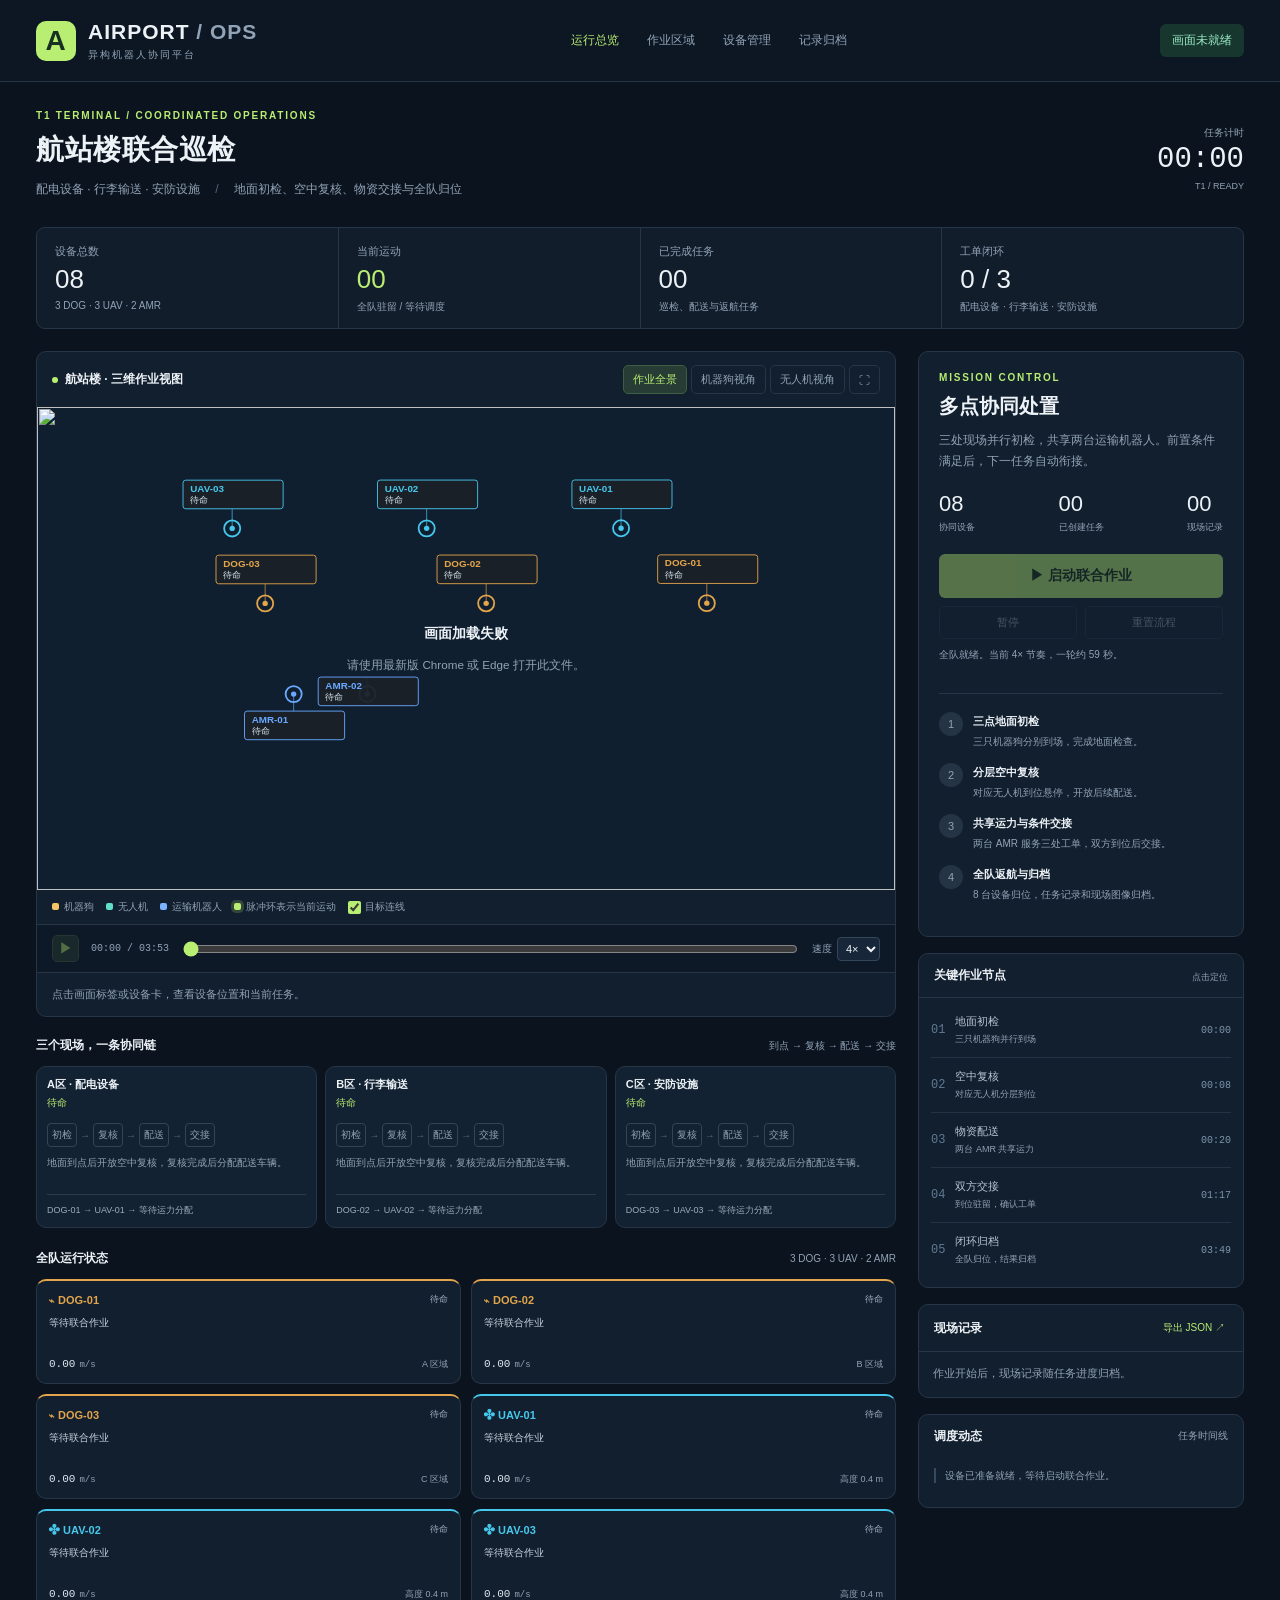
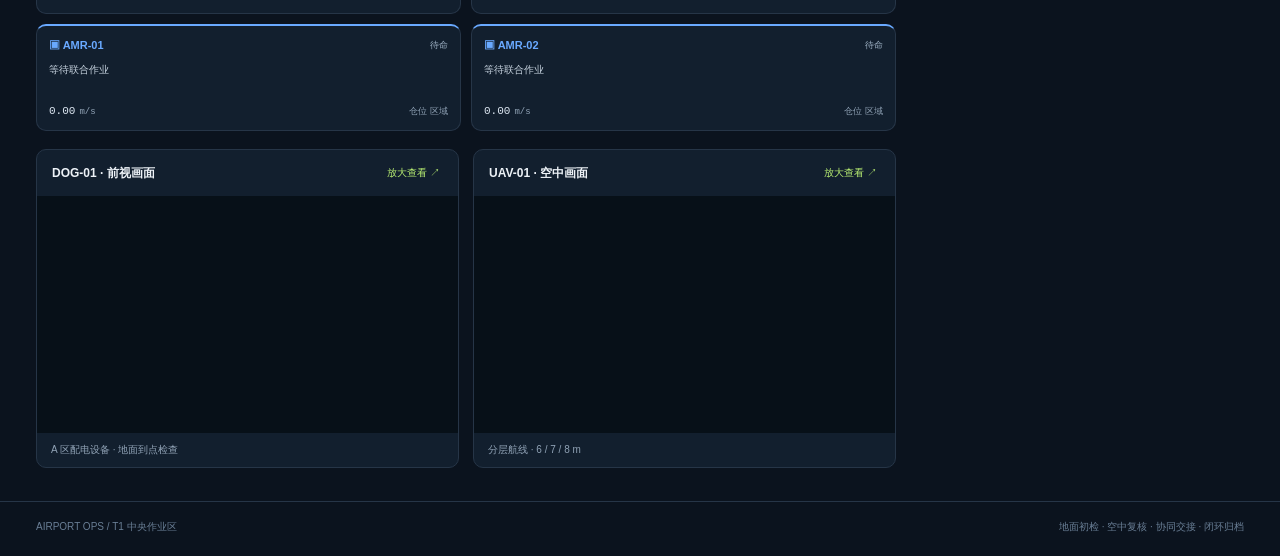
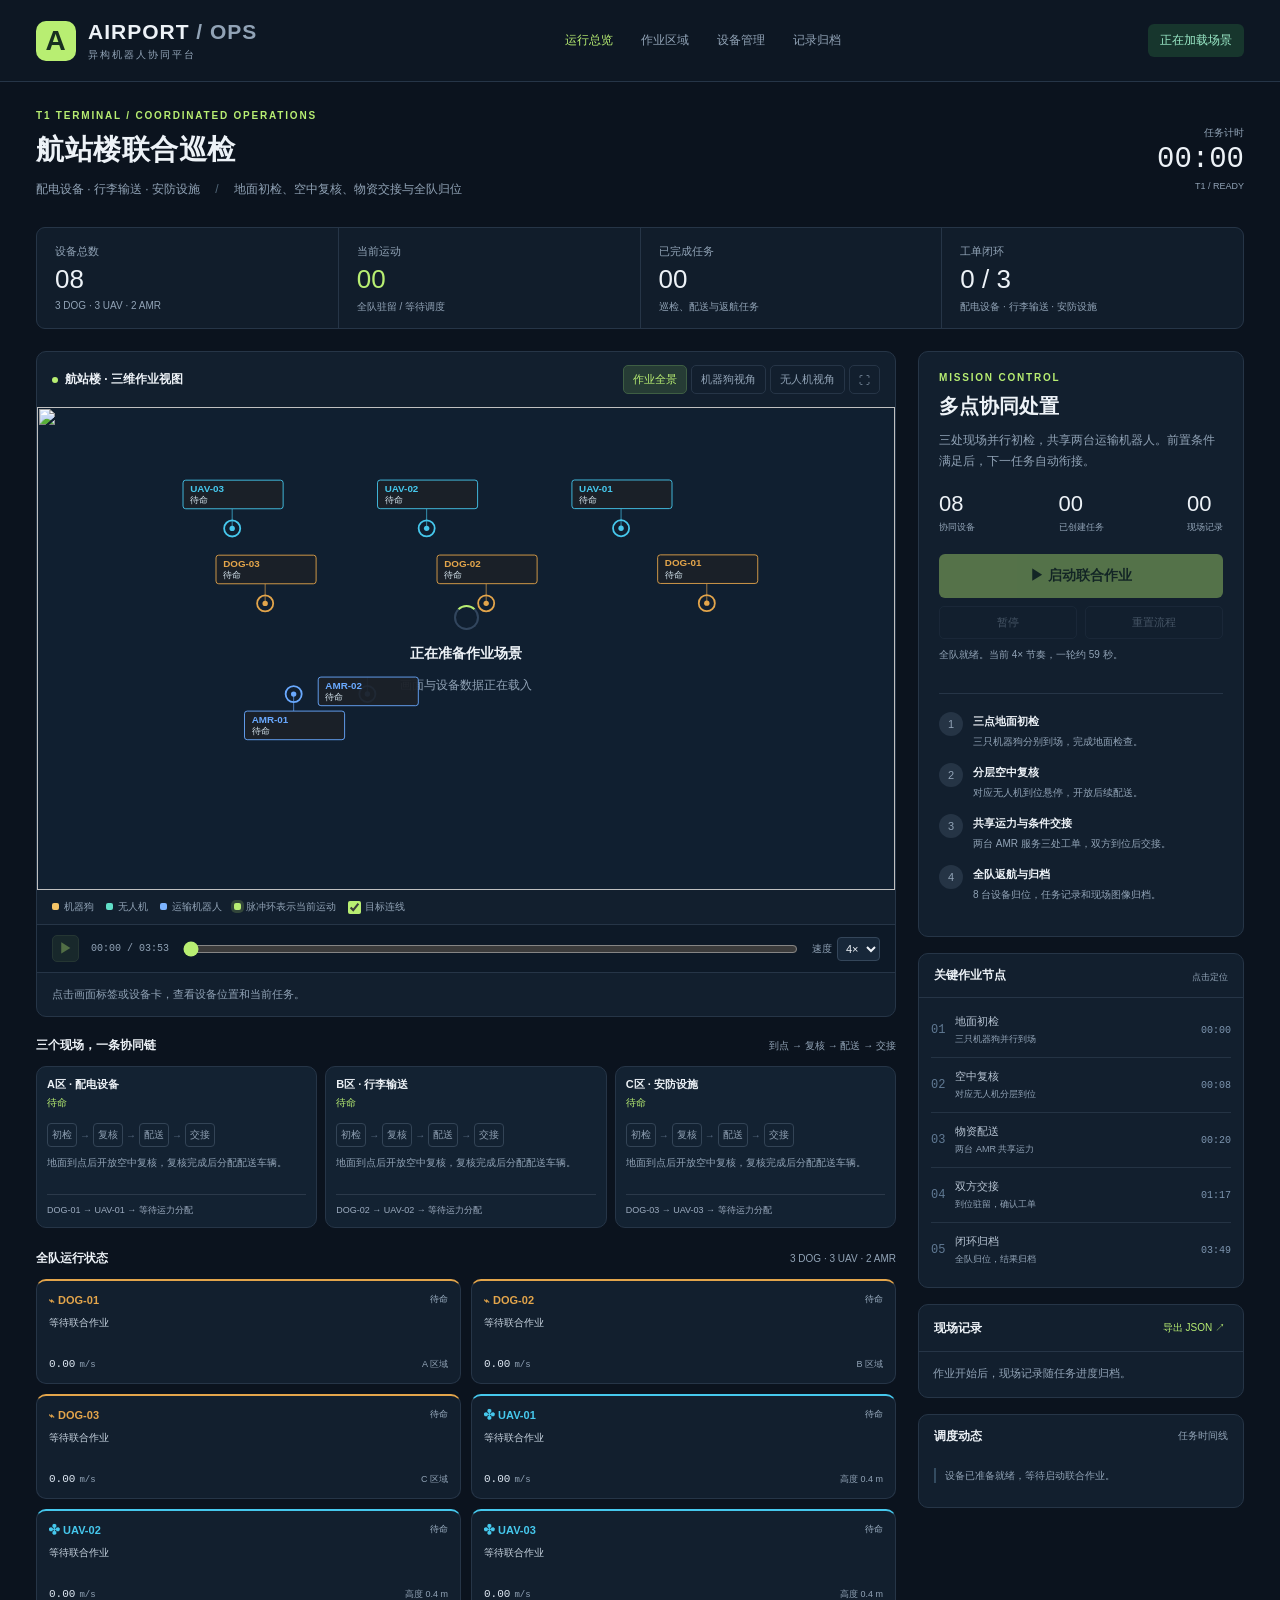
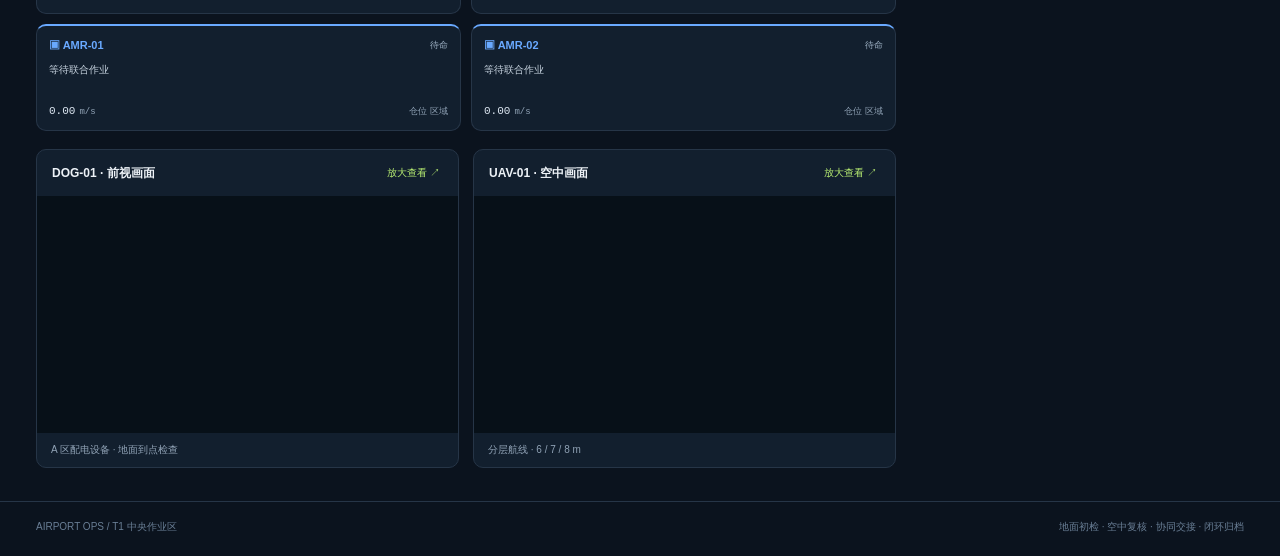
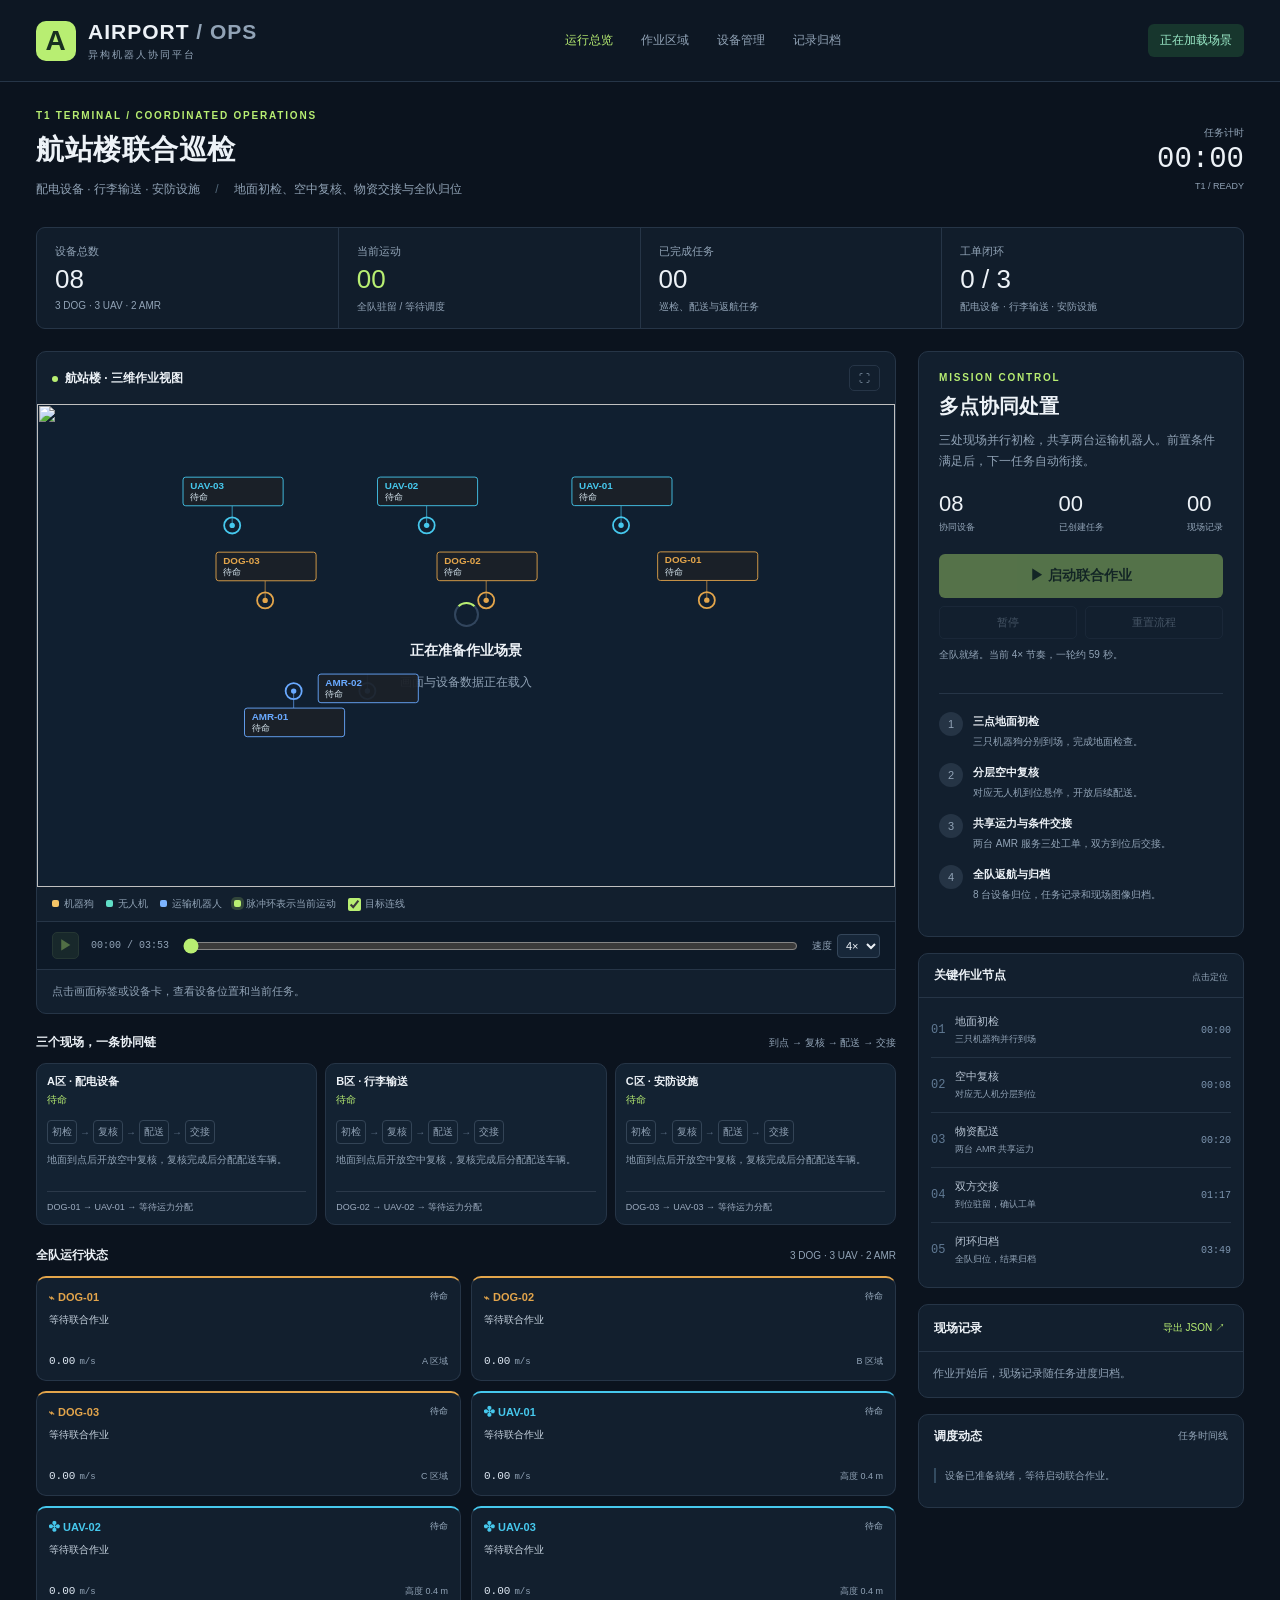
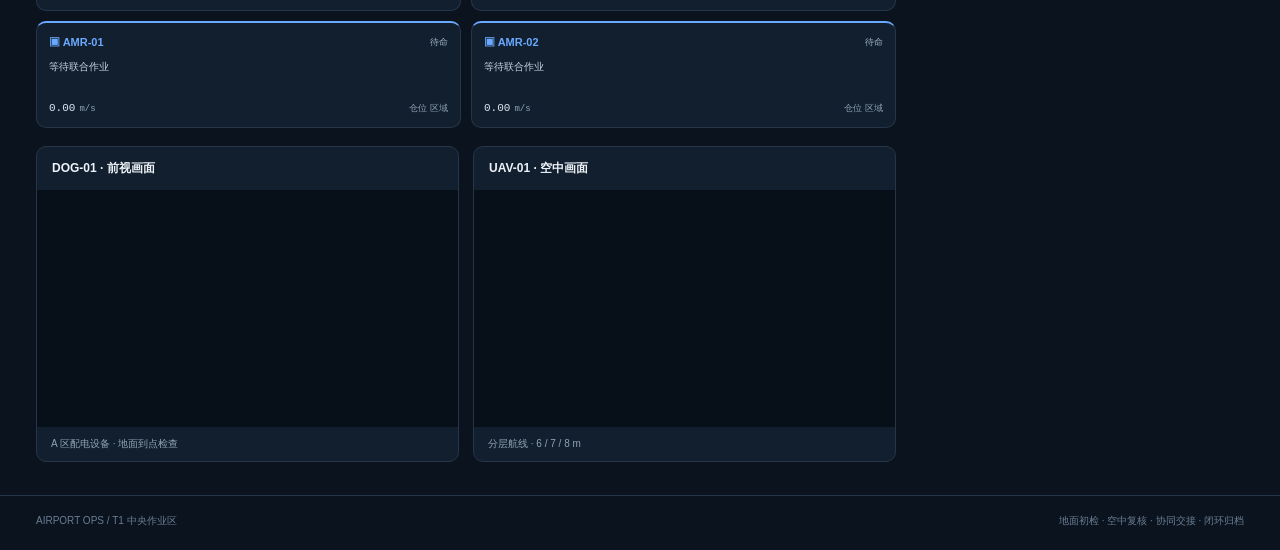
